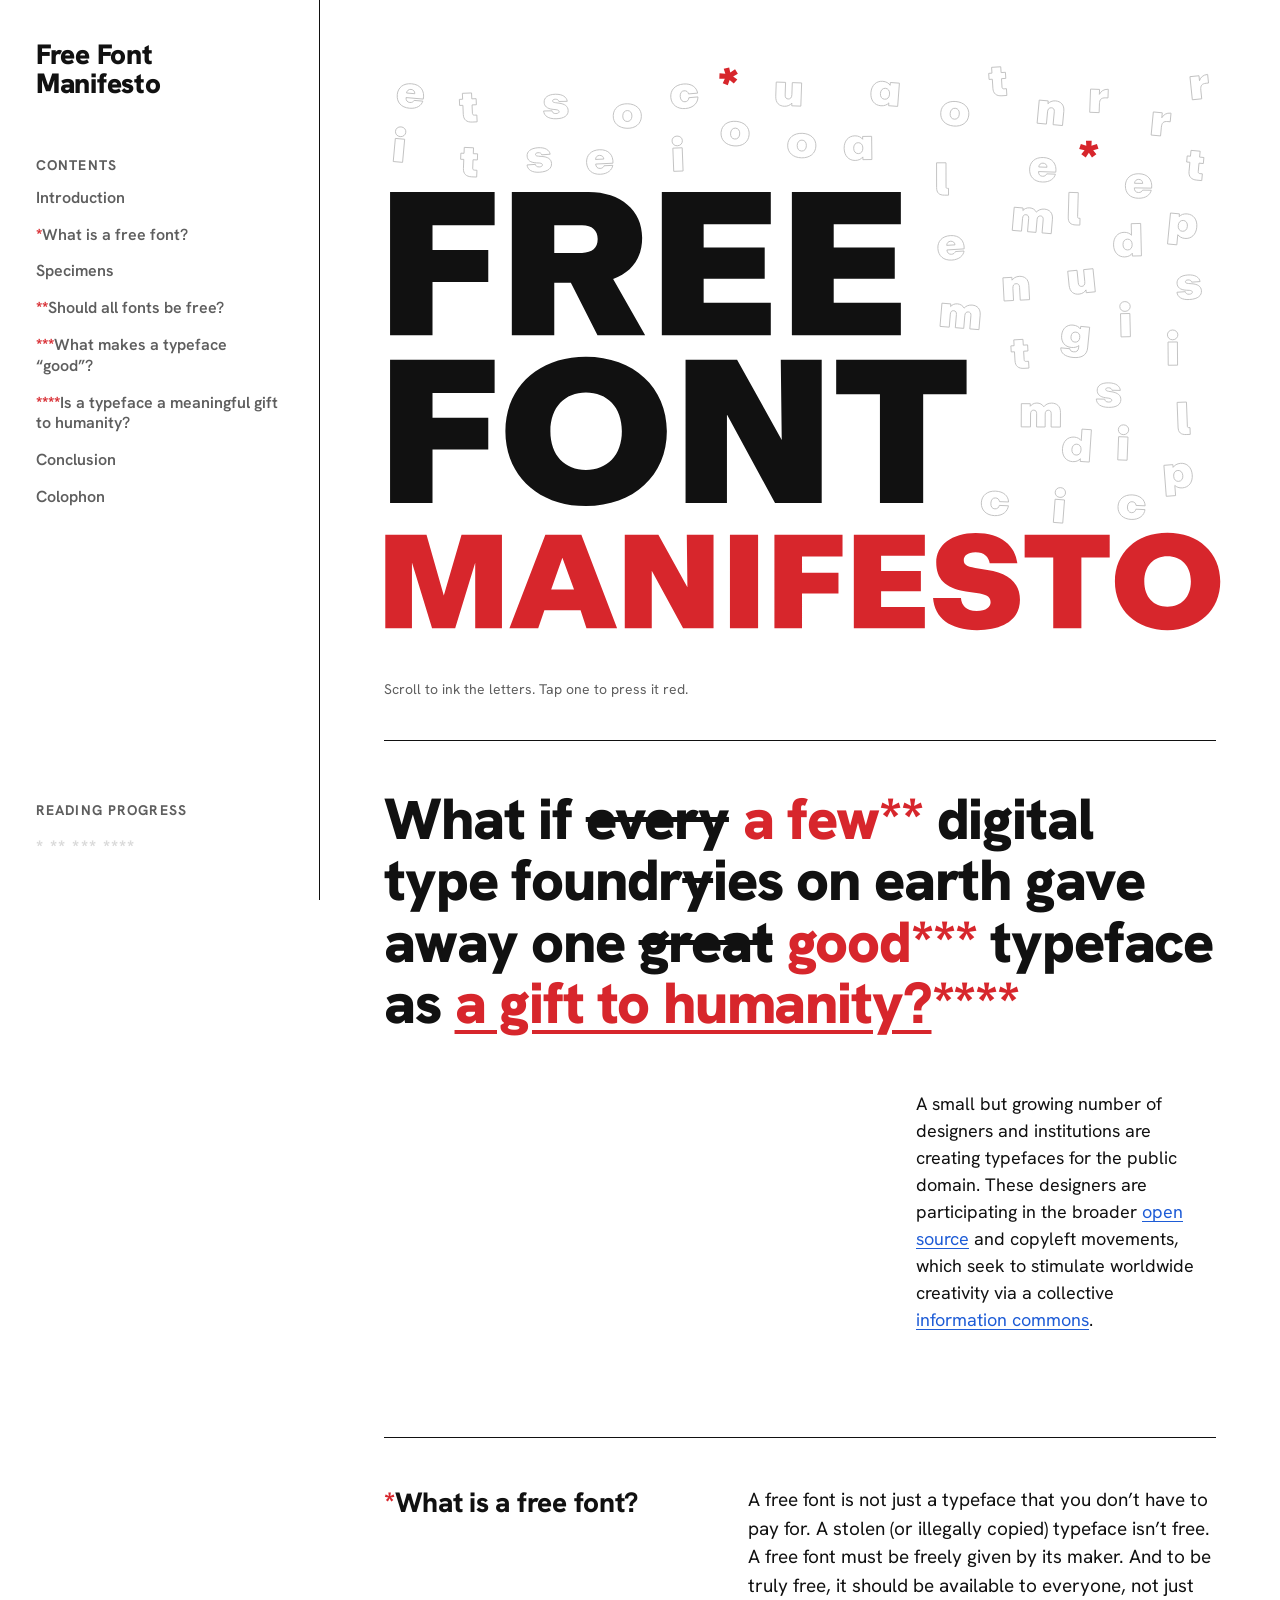
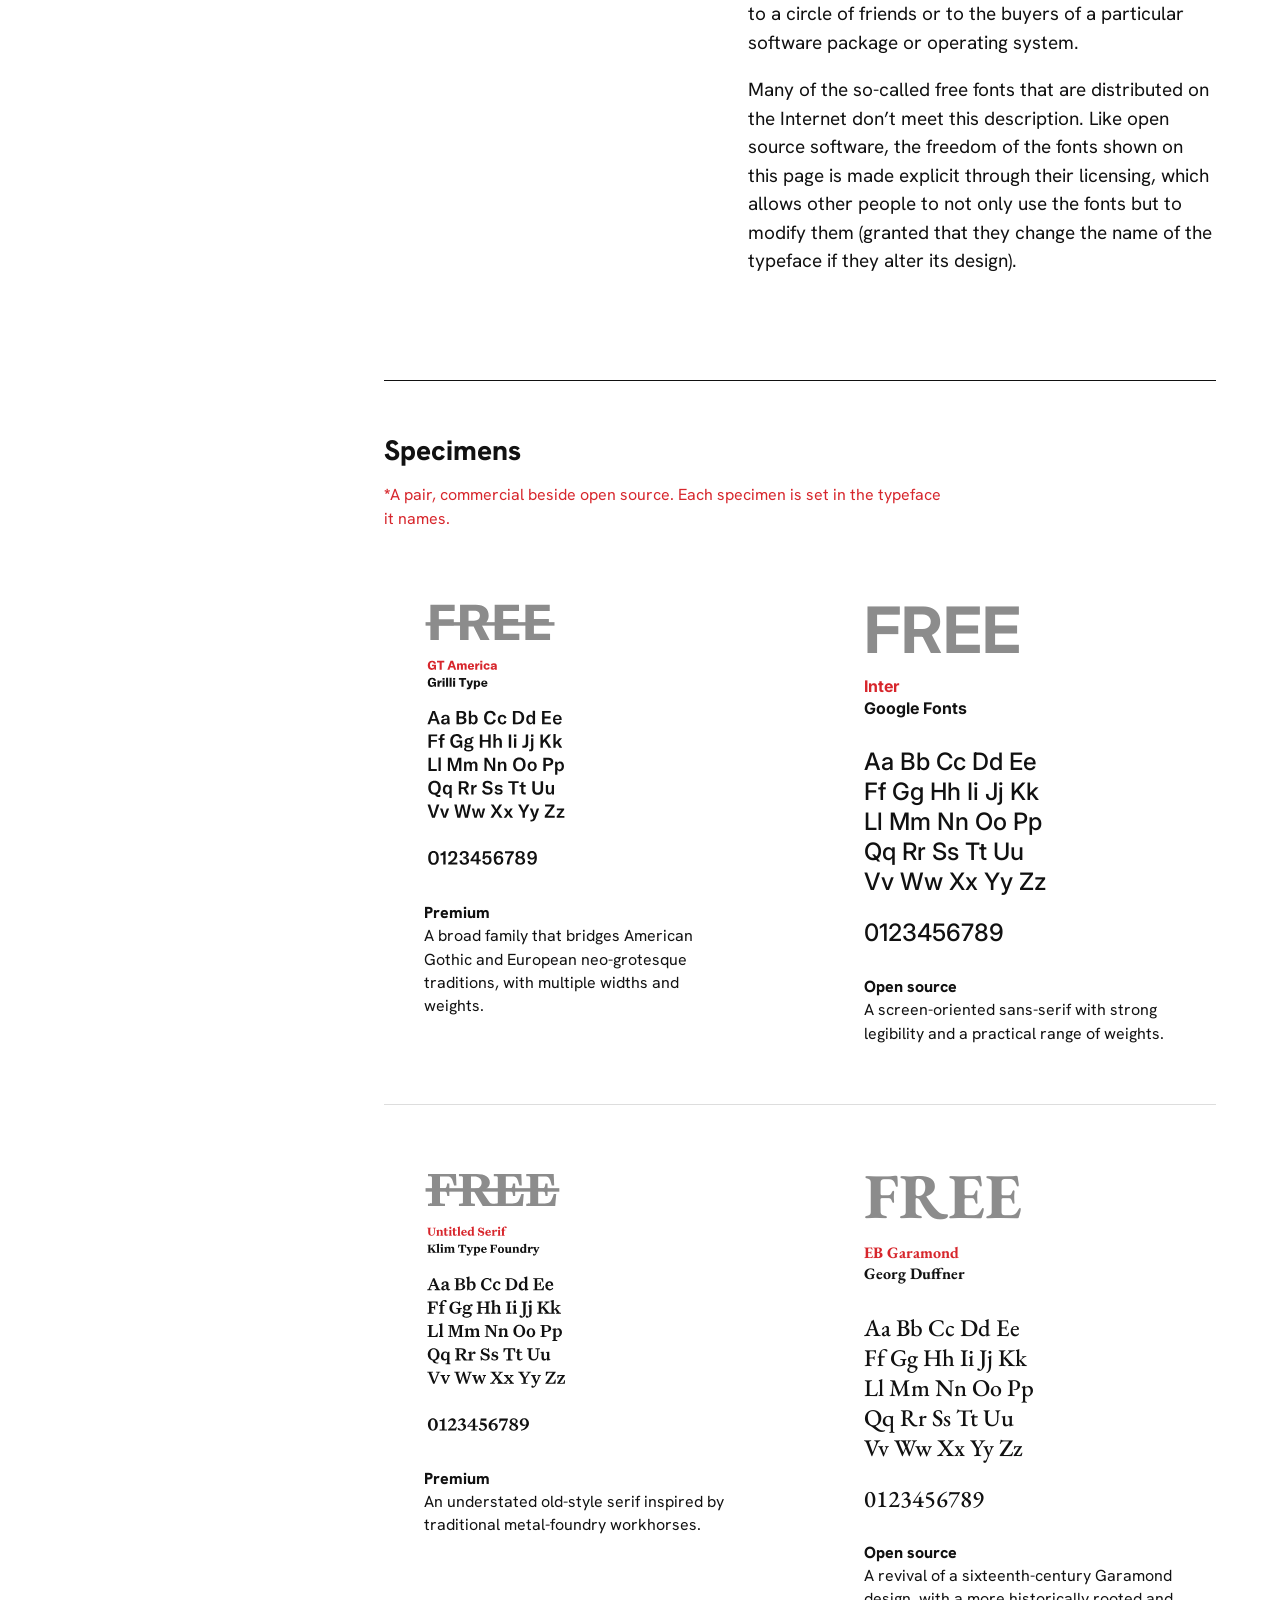
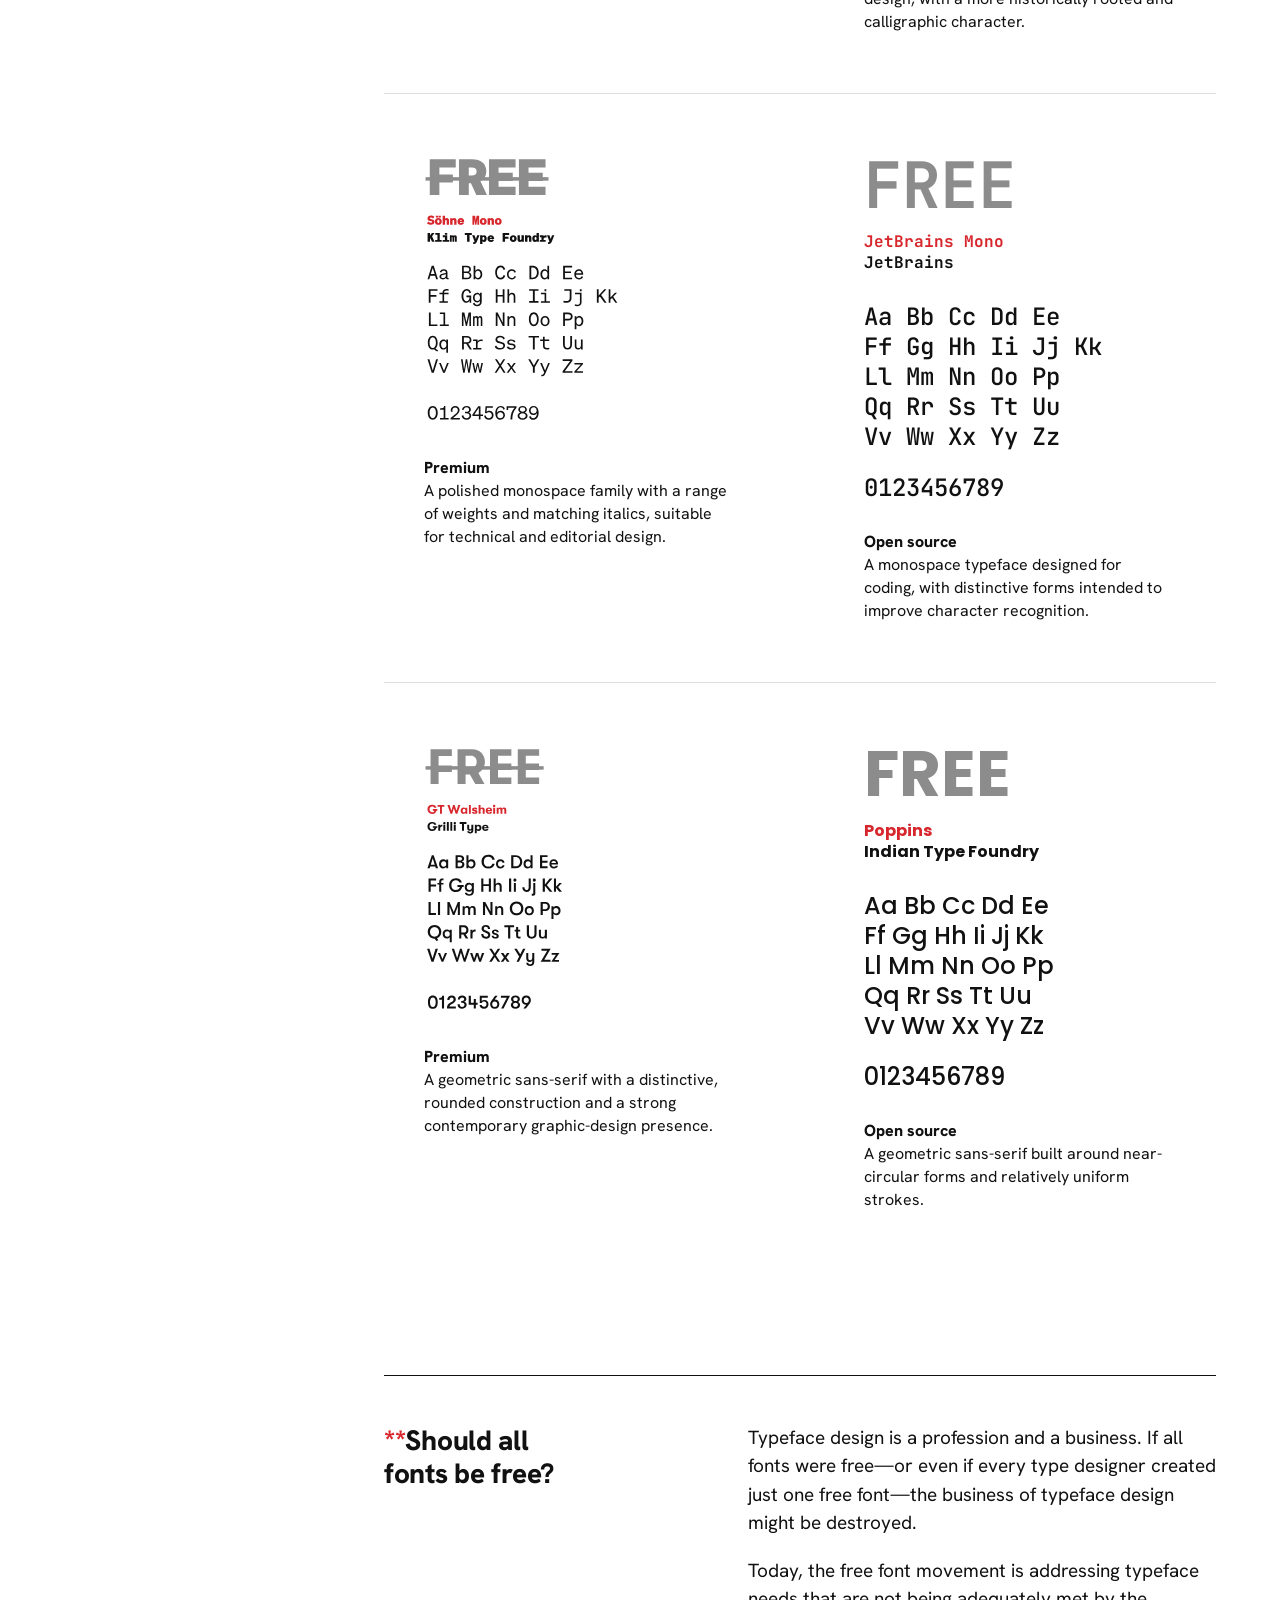
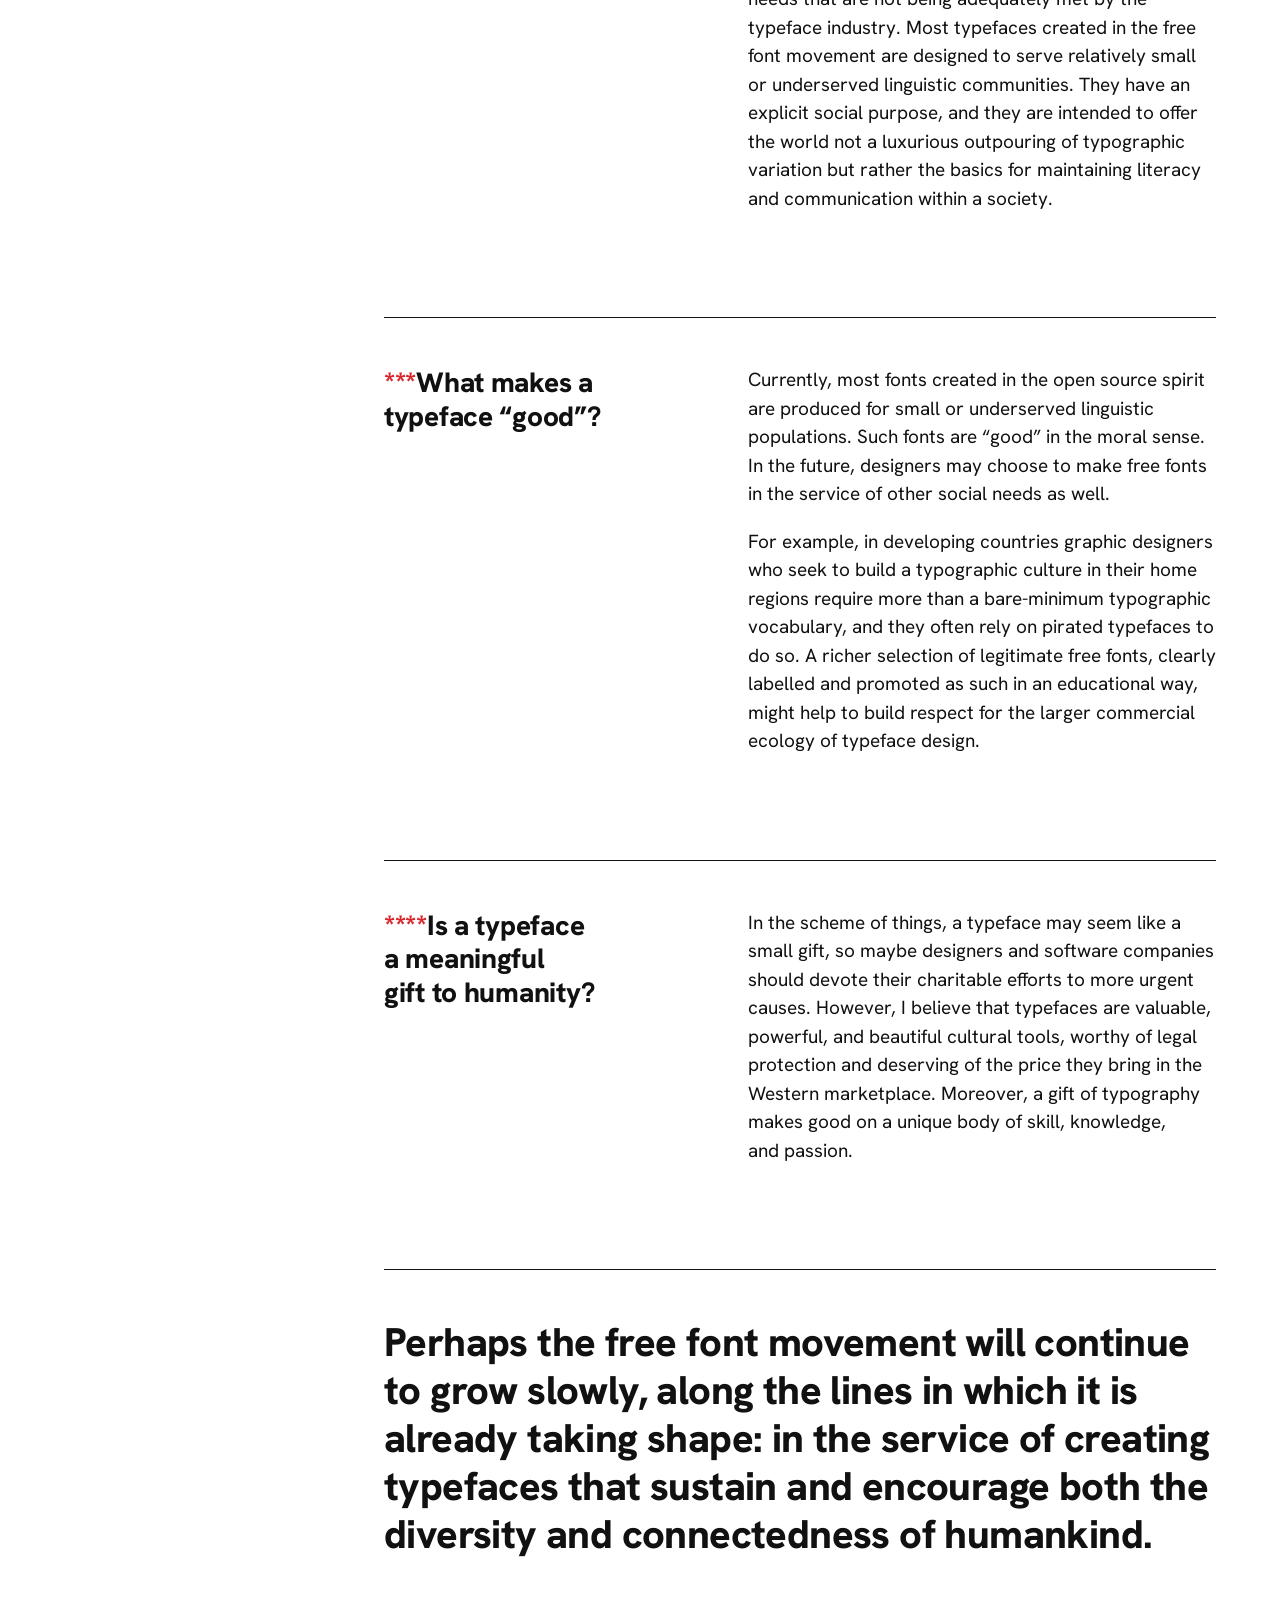
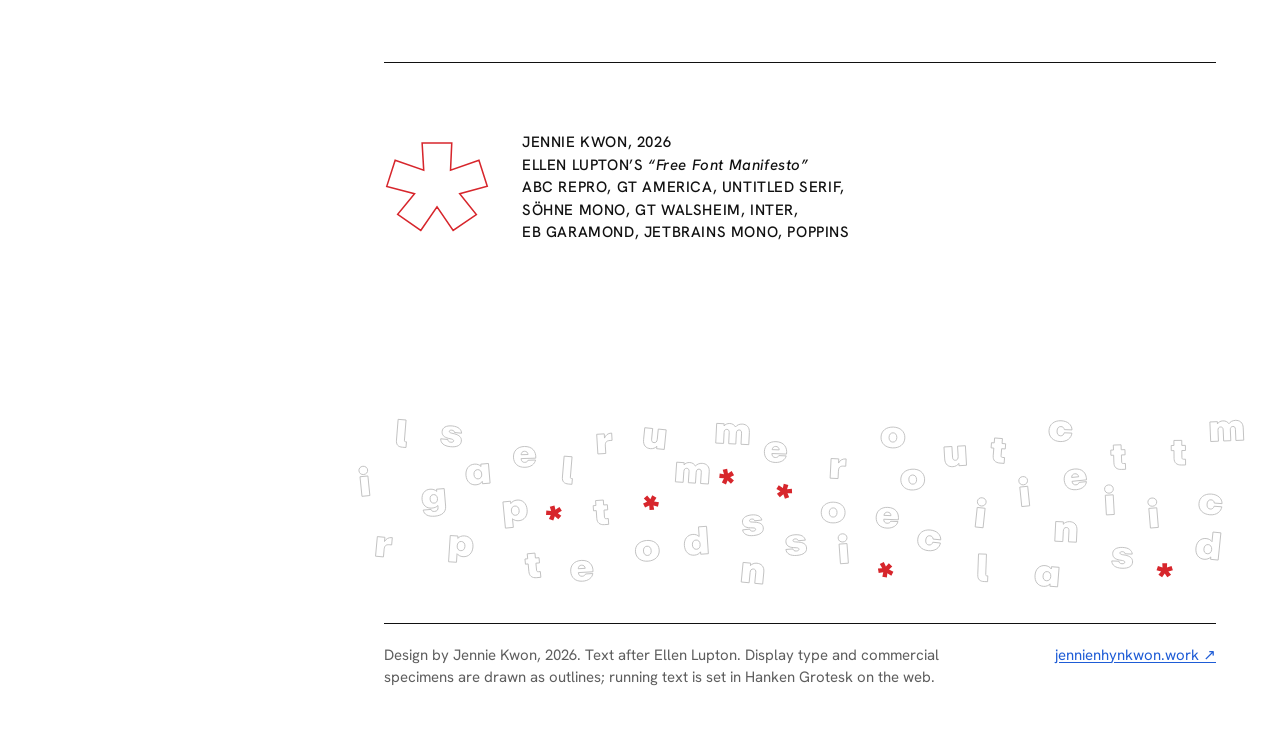
==== index.html @ 8c834808 "Sidebar: drop the red current-section bar; current item is shown in black" ====
<!doctype html>
<html lang="en">
<head>
<meta charset="utf-8">
<meta name="viewport" content="width=device-width, initial-scale=1">
<title>Free Font Manifesto</title>
<meta name="description" content="Free Font Manifesto — Ellen Lupton’s text, set by Jennie Kwon as an editorial web piece with four typeface pairs, commercial beside open source.">
<link rel="preconnect" href="https://fonts.googleapis.com">
<link rel="preconnect" href="https://fonts.gstatic.com" crossorigin>
<link href="https://fonts.googleapis.com/css2?family=Hanken+Grotesk:ital,wght@0,400;0,500;0,700;0,800;0,900;1,500&family=Inter:wght@500;700&family=EB+Garamond:wght@500;700&family=JetBrains+Mono:wght@500;700&family=Poppins:wght@500;700&display=swap" rel="stylesheet">
<link rel="stylesheet" href="style.css?v=20261029e">
</head>
<body>
<a class="skip" href="#main">Skip to content</a>

<header class="topbar">
  <a class="wordmark" href="#top">Free Font Manifesto</a>
  <button class="index-btn" type="button" aria-expanded="false" aria-controls="index-menu"><span class="red" aria-hidden="true">*</span> Index</button>
</header>

<aside class="sidebar" aria-label="Contents">
  <a class="wordmark" href="#top">Free Font<br>Manifesto</a>
  <p class="label">Contents</p>
  <ol class="contents"><li><a href="#intro">Introduction</a></li><li><a href="#q1"><span class="m">*</span>What is a free font?</a></li><li><a href="#specimens">Specimens</a></li><li><a href="#q2"><span class="m">**</span>Should all fonts be free?</a></li><li><a href="#q3"><span class="m">***</span>What makes a typeface “good”?</a></li><li><a href="#q4"><span class="m">****</span>Is a typeface a meaningful gift to&nbsp;humanity?</a></li><li><a href="#conclusion">Conclusion</a></li><li><a href="#colophon">Colophon</a></li></ol>
  <div class="progress" aria-hidden="true"><p class="label">Reading progress</p><p class="dots"><span>*</span> <span>**</span> <span>***</span> <span>****</span></p></div>
</aside>

<div class="index-menu" id="index-menu" role="dialog" aria-modal="true" aria-label="Index" hidden>
  <div class="index-head"><span class="wordmark">Free Font Manifesto</span><button class="close-btn" type="button">Close <span aria-hidden="true">✕</span></button></div>
  <p class="label">Contents</p>
  <ol class="contents"><li><a href="#intro">Introduction</a></li><li><a href="#q1"><span class="m">*</span>What is a free font?</a></li><li><a href="#specimens">Specimens</a></li><li><a href="#q2"><span class="m">**</span>Should all fonts be free?</a></li><li><a href="#q3"><span class="m">***</span>What makes a typeface “good”?</a></li><li><a href="#q4"><span class="m">****</span>Is a typeface a meaningful gift to&nbsp;humanity?</a></li><li><a href="#conclusion">Conclusion</a></li><li><a href="#colophon">Colophon</a></li></ol>
  <p class="dots red" aria-hidden="true">* ** *** ****</p>
</div>

<main id="main">
  <section class="cover" id="top" aria-label="Cover">
    <h1 class="sr-only">Free Font Manifesto</h1>
    <svg class="field cover hero-d" viewBox="0 0 1088 760" aria-hidden="true" focusable="false"><g class="glyphs"><path class="g" d="M854 523.5C858 523.5 860.9 521.9 862.6 519.6V522.7H872.9V486H862.2V499.1C860.5 497.1 857.7 495.6 854 495.6C846.6 495.6 841.6 501.2 841.6 509.6C841.6 518.1 846.6 523.5 854 523.5ZM857.5 515.8C854.4 515.8 852.3 513.4 852.3 509.6C852.3 505.8 854.4 503.4 857.5 503.4C860.7 503.4 862.7 505.8 862.7 509.6C862.7 513.4 860.7 515.8 857.5 515.8Z" transform="rotate(3.8 857.8 507.1)"/><path class="g" d="M348.4 145.4C357.8 145.4 364.3 140 364.3 131.5C364.3 123 357.8 117.6 348.4 117.6C339 117.6 332.4 123 332.4 131.5C332.4 140 339 145.4 348.4 145.4ZM348.4 137.7C345.3 137.7 343.2 135.3 343.2 131.5C343.2 127.7 345.3 125.3 348.4 125.3C351.5 125.3 353.6 127.7 353.6 131.5C353.6 135.3 351.5 137.7 348.4 137.7Z" transform="rotate(1.8 348.4 129.0)"/><path class="g" d="M774.5 340.4H785.2V326.6C785.2 323.5 786.3 321.5 789.1 321.5C791.5 321.5 792.8 322.9 792.8 325.8V340.4H803.4V324.3C803.4 316.7 798.8 313.4 793.1 313.4C789.1 313.4 786.2 315.3 784.7 317.3V314.1H774.5Z" transform="rotate(-3.0 788.8 324.8)"/><path class="g" d="M858.6 333C862.3 333 865.3 331.3 866.9 329V332.2H877.2V305.9H866.5V319.5C866.5 323.2 864.9 324.6 862.6 324.6C860.4 324.6 859 323.3 859 320.2V305.9H848.4V322C848.4 329.7 852.9 333 858.6 333Z" transform="rotate(-5.7 862.9 316.6)"/><path class="g" d="M907.5 381.7H918.1V355.4H907.5ZM912.7 352.9C916.3 352.9 918.7 350.3 918.7 347.3C918.7 344.3 916.3 341.8 912.7 341.8C909.1 341.8 906.9 344.3 906.9 347.3C906.9 350.3 909.1 352.9 912.7 352.9Z" transform="rotate(-1.4 912.8 366.1)"/><path class="g" d="M984.5 339.5C994 339.5 998.5 335.9 998.5 330.5C998.5 325.4 994.8 322.8 988.2 321.8L984.4 321.3C981.9 320.8 981.1 320.3 981.1 319.2C981.1 318.1 982 317.2 984.1 317.2C986.7 317.2 987.9 318.4 988.1 320H997.7C997.1 315.2 992.8 311.6 984.3 311.6C975.8 311.6 971.5 315.3 971.5 320.2C971.5 324.8 974.3 327.8 981.4 328.7L984.8 329.1C987.5 329.5 988.1 330.2 988.1 331.4C988.1 332.6 986.9 333.5 984.5 333.5C981.6 333.5 980.4 332 980.2 330.3H970.7C971 335.8 975.6 339.5 984.5 339.5Z" transform="rotate(-3.9 984.6 323.1)"/><path class="g" d="M785.8 263H796.3V248.4C796.3 245.7 797.3 244 799.7 244C802.1 244 803.2 245.5 803.2 248.1V263H812.8V248.4C812.8 245.7 814 244 816.4 244C818.7 244 819.7 245.5 819.7 248.1V263H830.1V246.5C830.1 239.2 825.8 235.9 820.1 235.9C816.2 235.9 813 237.6 811.3 240.1C809.6 237.5 806.9 235.9 803.4 235.9C799.8 235.9 797.3 237.6 795.9 239.6V236.7H785.8Z" transform="rotate(4.9 807.8 247.4)"/><path class="g" d="M957.2 561.4H967.8V549.9C969.5 551.8 972.4 553.3 976.1 553.3C983.5 553.3 988.4 547.8 988.4 539.4C988.4 530.9 983.5 525.4 976.1 525.4C972.2 525.4 969.1 527.1 967.4 529.3V526.2H957.2ZM972.5 545.6C969.3 545.6 967.3 543.2 967.3 539.4C967.3 535.6 969.3 533.2 972.5 533.2C975.6 533.2 977.7 535.6 977.7 539.4C977.7 543.2 975.6 545.6 972.5 545.6Z" transform="rotate(-4.4 972.2 536.9)"/><path class="g" d="M171.8 138.5H177.4V130.8H174.9C173.3 130.8 172.5 130.2 172.5 128.6V119.1H177.4V112.2H172.5V105.5H162.1V112.2H158.4V119.1H162.1V129.4C162.1 135.4 165.4 138.5 171.8 138.5Z" transform="rotate(-2.5 168.3 122.9)"/><path class="g" d="M247.9 195.2C257.4 195.2 261.9 191.6 261.9 186.2C261.9 181.1 258.2 178.5 251.6 177.6L247.8 177C245.3 176.6 244.5 176 244.5 174.9C244.5 173.8 245.4 173 247.5 173C250.1 173 251.3 174.1 251.5 175.7H261.1C260.5 170.9 256.2 167.4 247.7 167.4C239.2 167.4 234.9 171.1 234.9 175.9C234.9 180.6 237.7 183.5 244.8 184.4L248.2 184.8C250.9 185.3 251.5 186 251.5 187.1C251.5 188.4 250.3 189.2 247.9 189.2C245 189.2 243.8 187.7 243.6 186H234.1C234.4 191.5 239 195.2 247.9 195.2Z" transform="rotate(-4.0 248.0 178.8)"/><path class="g" d="M920 588.7C929.4 588.7 934.7 583.3 935.2 576.9H924.9C924.4 579.5 922.8 581 920.1 581C917.2 581 915.2 578.8 915.2 574.8C915.3 570.8 917.2 568.6 920.1 568.6C922.8 568.6 924.5 570.1 924.9 572.6H935.2C934.7 565.9 929.3 560.9 920 560.9C910.8 560.9 904.5 566.3 904.5 574.8C904.5 583.2 910.8 588.7 920 588.7Z" transform="rotate(2.5 919.8 572.4)"/><path class="g" d="M893.9 461.7C903.3 461.7 907.8 458.1 907.8 452.7C907.8 447.6 904.1 445 897.6 444L893.7 443.5C891.3 443.1 890.4 442.5 890.4 441.4C890.4 440.3 891.3 439.5 893.5 439.5C896 439.5 897.2 440.6 897.5 442.2H907C906.4 437.4 902.1 433.9 893.7 433.9C885.1 433.9 880.8 437.5 880.8 442.4C880.8 447.1 883.6 450 890.7 450.9L894.1 451.3C896.8 451.7 897.5 452.5 897.5 453.6C897.5 454.9 896.3 455.7 893.8 455.7C890.9 455.7 889.7 454.2 889.6 452.5H880C880.3 458 885 461.7 893.9 461.7Z" transform="rotate(1.3 893.9 445.3)"/><path class="g" d="M470.7 165.4C480.1 165.4 486.6 159.9 486.6 151.4C486.6 142.9 480.1 137.5 470.7 137.5C461.3 137.5 454.7 142.9 454.7 151.4C454.7 159.9 461.3 165.4 470.7 165.4ZM470.7 157.6C467.6 157.6 465.5 155.3 465.5 151.4C465.5 147.6 467.6 145.2 470.7 145.2C473.8 145.2 475.9 147.6 475.9 151.4C475.9 155.3 473.8 157.6 470.7 157.6Z" transform="rotate(5.0 470.7 149.0)"/><path class="g" d="M927.8 224.7C936.4 224.7 941.1 220.4 942.2 215.4H932.4C931.7 217 930.3 218.2 927.7 218.2C924.8 218.2 923 216.3 923 213H942.6C943.5 203.7 938.3 196.9 927.8 196.9C918.6 196.9 912.8 202.4 912.8 210.6C912.8 219.1 918.3 224.7 927.8 224.7ZM932.4 207.8H923.1C923.3 205 925.1 203.3 927.8 203.3C930.5 203.3 932.3 205 932.4 207.8Z" transform="rotate(0.9 927.7 208.4)"/><path class="g" d="M606.4 181.8C610.4 181.8 613.4 180.2 615.1 177.9V181H625.3V154.7H615.1V157.9C613.4 155.5 610.4 153.9 606.4 153.9C599 153.9 594 159.4 594 167.9C594 176.3 599 181.8 606.4 181.8ZM610 174.1C606.9 174.1 604.8 171.7 604.8 167.9C604.8 164.1 606.9 161.7 610 161.7C613.2 161.7 615.2 164.1 615.2 167.9C615.2 171.7 613.2 174.1 610 174.1Z" transform="rotate(-0.7 610.3 165.4)"/><path class="g" d="M981.1 492.6H985.7V484.9H984.5C983.3 484.9 982.8 484.4 982.8 483.1V455.8H972.2V483.8C972.2 490 975.1 492.6 981.1 492.6Z" transform="rotate(-2.2 978.4 477.0)"/><path class="g" d="M872.9 127.6H883.6V117.7C883.6 112.6 885.2 110.6 890.4 110.6H893V100.8H892.6C887.9 100.8 884.8 103.2 883.1 106.9V101.3H872.9Z" transform="rotate(2.1 882.1 112.0)"/><path class="g" d="M84.4 183.6H95V157.3H84.4ZM89.7 154.8C93.2 154.8 95.6 152.2 95.6 149.2C95.6 146.2 93.2 143.7 89.7 143.7C86.1 143.7 83.8 146.2 83.8 149.2C83.8 152.2 86.1 154.8 89.7 154.8Z" transform="rotate(5.2 89.7 168.0)"/><path class="g" d="M707.7 221.2H712.3V213.5H711.1C709.9 213.5 709.5 213.1 709.5 211.8V184.5H698.8V212.4C698.8 218.7 701.7 221.2 707.7 221.2Z" transform="rotate(-0.1 705.0 205.6)"/><path class="g" d="M526.9 120.6C530.6 120.6 533.6 119 535.2 116.7V119.8H545.5V93.5H534.9V107.2C534.9 110.8 533.2 112.2 530.9 112.2C528.7 112.2 527.3 110.9 527.3 107.8V93.5H516.7V109.6C516.7 117.4 521.2 120.6 526.9 120.6Z" transform="rotate(2.0 531.2 104.2)"/><path class="g" d="M814.1 141H824.7V127.2C824.7 124.1 825.9 122.1 828.7 122.1C831 122.1 832.3 123.4 832.3 126.3V141H843V124.8C843 117.2 838.4 113.9 832.6 113.9C828.7 113.9 825.8 115.8 824.3 117.9V114.7H814.1Z" transform="rotate(5.3 828.4 125.4)"/><path class="g" d="M819.3 206.3C827.9 206.3 832.6 201.9 833.7 196.9H823.9C823.1 198.6 821.8 199.8 819.2 199.8C816.3 199.8 814.5 197.8 814.5 194.6H834.1C835 185.3 829.7 178.5 819.3 178.5C810 178.5 804.3 184 804.3 192.2C804.3 200.7 809.8 206.3 819.3 206.3ZM823.9 189.4H814.6C814.8 186.6 816.5 184.9 819.2 184.9C821.9 184.9 823.8 186.5 823.9 189.4Z" transform="rotate(2.0 819.2 189.9)"/><path class="g" d="M943.4 154H954.1V144.1C954.1 139 955.7 137 960.9 137H963.5V127.2H963.1C958.4 127.2 955.3 129.6 953.6 133.3V127.7H943.4Z" transform="rotate(5.4 952.6 138.4)"/><path class="g" d="M961.2 413.9H971.8V387.6H961.2ZM966.5 385.1C970 385.1 972.4 382.5 972.4 379.5C972.4 376.5 970 374 966.5 374C962.9 374 960.6 376.5 960.6 379.5C960.6 382.5 962.9 385.1 966.5 385.1Z" transform="rotate(-0.5 966.5 398.3)"/><path class="g" d="M636.9 120.2C640.9 120.2 643.9 118.6 645.6 116.3V119.5H655.9V93.1H645.6V96.3C643.9 94 640.9 92.4 636.9 92.4C629.5 92.4 624.5 97.9 624.5 106.3C624.5 114.8 629.5 120.2 636.9 120.2ZM640.5 112.5C637.4 112.5 635.3 110.2 635.3 106.3C635.3 102.5 637.4 100.1 640.5 100.1C643.7 100.1 645.7 102.5 645.7 106.3C645.7 110.2 643.7 112.5 640.5 112.5Z" transform="rotate(4.3 640.8 103.9)"/><path class="g" d="M719.6 142.9C729 142.9 735.6 137.5 735.6 128.9C735.6 120.4 729 115 719.6 115C710.2 115 703.7 120.4 703.7 128.9C703.7 137.5 710.2 142.9 719.6 142.9ZM719.6 135.1C716.5 135.1 714.4 132.8 714.4 128.9C714.4 125.1 716.5 122.7 719.6 122.7C722.8 122.7 724.8 125.1 724.8 128.9C724.8 132.8 722.8 135.1 719.6 135.1Z" transform="rotate(5.4 719.6 126.5)"/><path class="g" d="M715.1 294.8C723.7 294.8 728.4 290.4 729.5 285.4H719.7C718.9 287 717.6 288.2 715 288.2C712.1 288.2 710.3 286.3 710.2 283H729.8C730.8 273.8 725.5 267 715.1 267C705.8 267 700.1 272.5 700.1 280.7C700.1 289.2 705.6 294.8 715.1 294.8ZM719.7 277.8H710.3C710.6 275.1 712.3 273.4 715 273.4C717.7 273.4 719.6 275 719.7 277.8Z" transform="rotate(-3.6 715.0 278.4)"/><path class="g" d="M765.1 584.4C774.5 584.4 779.8 579 780.4 572.6H770.1C769.6 575.2 768 576.7 765.2 576.7C762.3 576.7 760.3 574.5 760.4 570.5C760.4 566.5 762.3 564.3 765.3 564.3C767.9 564.3 769.7 565.7 770.1 568.3H780.4C779.9 561.5 774.4 556.6 765.1 556.6C756 556.6 749.6 562 749.6 570.5C749.6 578.8 755.9 584.4 765.1 584.4Z" transform="rotate(2.3 764.9 568.0)"/><path class="g" d="M911.6 291.1C915.7 291.1 918.6 289.5 920.3 287.1V290.3H930.6V253.6H919.9V266.7C918.2 264.7 915.3 263.2 911.6 263.2C904.3 263.2 899.3 268.7 899.3 277.2C899.3 285.6 904.3 291.1 911.6 291.1ZM915.2 283.3C912.1 283.3 910 281 910 277.2C910 273.4 912.1 271 915.2 271C918.4 271 920.4 273.4 920.4 277.2C920.4 281 918.4 283.3 915.2 283.3Z" transform="rotate(-1.4 915.5 274.7)"/><path class="g" d="M267.2 134.6C276.6 134.6 281.1 131.1 281.1 125.7C281.1 120.6 277.4 118 270.9 117L267 116.4C264.6 116 263.7 115.5 263.7 114.4C263.7 113.3 264.6 112.4 266.8 112.4C269.3 112.4 270.5 113.6 270.8 115.1H280.3C279.7 110.4 275.4 106.8 267 106.8C258.4 106.8 254.1 110.5 254.1 115.4C254.1 120 256.9 122.9 264 123.9L267.4 124.3C270.1 124.7 270.8 125.4 270.8 126.6C270.8 127.8 269.6 128.7 267.1 128.7C264.2 128.7 263 127.2 262.9 125.5H253.3C253.6 131 258.3 134.6 267.2 134.6Z" transform="rotate(-1.2 267.3 118.3)"/><path class="g" d="M797 417.7H802.6V410H800.1C798.5 410 797.7 409.5 797.7 407.8V398.3H802.6V391.4H797.7V384.8H787.3V391.4H783.6V398.3H787.3V408.6C787.3 414.6 790.6 417.7 797 417.7Z" transform="rotate(-3.4 793.5 402.1)"/><path class="g" d="M400.3 194H410.9V167.7H400.3ZM405.5 165.2C409.1 165.2 411.4 162.7 411.4 159.7C411.4 156.6 409.1 154.2 405.5 154.2C401.9 154.2 399.7 156.6 399.7 159.7C399.7 162.7 401.9 165.2 405.5 165.2Z" transform="rotate(-2.2 405.6 178.4)"/><path class="g" d="M703.9 371.8H714.4V357.1C714.4 354.5 715.4 352.8 717.8 352.8C720.2 352.8 721.3 354.2 721.3 356.8V371.8H730.9V357.1C730.9 354.4 732.1 352.8 734.5 352.8C736.8 352.8 737.8 354.2 737.8 356.8V371.8H748.2V355.3C748.2 348 743.9 344.7 738.2 344.7C734.3 344.7 731.1 346.4 729.4 348.9C727.7 346.3 725 344.7 721.5 344.7C717.9 344.7 715.4 346.4 714 348.4V345.4H703.9Z" transform="rotate(4.8 725.9 356.2)"/><path class="g" d="M794.8 483.9H805.3V469.3C805.3 466.6 806.3 464.9 808.8 464.9C811.2 464.9 812.2 466.3 812.2 468.9V483.9H821.9V469.3C821.9 466.6 823 464.9 825.4 464.9C827.7 464.9 828.7 466.3 828.7 468.9V483.9H839.2V467.4C839.2 460.1 834.8 456.8 829.1 456.8C825.2 456.8 822.1 458.5 820.3 461C818.6 458.4 815.9 456.8 812.4 456.8C808.9 456.8 806.4 458.5 804.9 460.5V457.6H794.8Z" transform="rotate(0.3 816.9 468.3)"/><path class="g" d="M102.8 122.7C111.3 122.7 116.1 118.4 117.2 113.4H107.3C106.6 115 105.3 116.2 102.7 116.2C99.7 116.2 98 114.3 97.9 111H117.5C118.5 101.7 113.2 94.9 102.8 94.9C93.5 94.9 87.7 100.4 87.7 108.6C87.7 117.1 93.2 122.7 102.8 122.7ZM107.4 105.8H98C98.3 103 100 101.3 102.7 101.3C105.4 101.3 107.2 103 107.4 105.8Z" transform="rotate(5.1 102.7 106.4)"/><path class="g" d="M962.8 278H973.4V266.5C975.1 268.4 978 269.9 981.7 269.9C989.1 269.9 994 264.4 994 256C994 247.5 989.1 242 981.7 242C977.7 242 974.7 243.7 973 245.9V242.8H962.8ZM978.1 262.1C974.9 262.1 972.9 259.8 972.9 256C972.9 252.2 974.9 249.8 978.1 249.8C981.2 249.8 983.3 252.2 983.3 256C983.3 259.8 981.2 262.1 978.1 262.1Z" transform="rotate(5.5 977.8 253.5)"/><path class="g" d="M412.8 123.1C422.2 123.1 427.5 117.6 428 111.2H417.7C417.2 113.8 415.6 115.4 412.9 115.4C410 115.4 408 113.1 408 109.1C408.1 105.1 410 102.9 412.9 102.9C415.6 102.9 417.3 104.4 417.7 106.9H428C427.5 100.2 422.1 95.2 412.8 95.2C403.6 95.2 397.3 100.6 397.3 109.1C397.3 117.5 403.6 123.1 412.8 123.1Z" transform="rotate(-5.1 412.6 106.7)"/><path class="g" d="M771.9 108.8H777.5V101.1H775C773.4 101.1 772.6 100.6 772.6 98.9V89.4H777.5V82.5H772.6V75.9H762.2V82.5H758.5V89.4H762.2V99.7C762.2 105.7 765.5 108.8 771.9 108.8Z" transform="rotate(-3.6 768.4 93.2)"/><path class="g" d="M855.9 405.3C865.1 405.3 871.3 401.5 871.3 393V369.4H861.1V372.4C859.3 370.3 856.4 368.8 852.3 368.8C845.4 368.8 840.6 373.7 840.6 381.6C840.6 389.4 845.7 394.2 852.7 394.2C856.5 394.2 859.3 393.2 861.1 391.3V393.9C861.1 397.1 859.3 398.9 856 398.9C853 398.9 851.7 397.6 851.4 395.8H841C841.6 401.7 846.4 405.3 855.9 405.3ZM856.3 387.8C853.2 387.8 851.3 385.7 851.3 382.2C851.3 378.4 853.2 376.4 856.3 376.4C859.4 376.4 861.3 378.4 861.3 382.2C861.3 385.7 859.3 387.8 856.3 387.8Z" transform="rotate(5.6 856.5 380.1)"/><path class="g" d="M546.1 178.9C555.5 178.9 562.1 173.5 562.1 165C562.1 156.5 555.5 151.1 546.1 151.1C536.7 151.1 530.1 156.5 530.1 165C530.1 173.5 536.7 178.9 546.1 178.9ZM546.1 171.2C543 171.2 540.9 168.9 540.9 165C540.9 161.2 543 158.8 546.1 158.8C549.3 158.8 551.3 161.2 551.3 165C551.3 168.9 549.3 171.2 546.1 171.2Z" transform="rotate(1.8 546.1 162.6)"/><path class="g" d="M857.1 254.9H861.6V247.2H860.4C859.3 247.2 858.8 246.8 858.8 245.5V218.2H848.2V246.1C848.2 252.4 851.1 254.9 857.1 254.9Z" transform="rotate(1.6 854.3 239.3)"/><path class="g" d="M832.3 592.5H843V566.2H832.3ZM837.6 563.7C841.1 563.7 843.5 561.2 843.5 558.2C843.5 555.1 841.1 552.6 837.6 552.6C834 552.6 831.8 555.1 831.8 558.2C831.8 561.2 834 563.7 837.6 563.7Z" transform="rotate(4.4 837.7 576.9)"/><path class="g" d="M987 112.2H997.7V102.3C997.7 97.2 999.3 95.2 1004.6 95.2H1007.2V85.4H1006.8C1002.1 85.4 998.9 87.8 997.3 91.5V85.9H987Z" transform="rotate(-5.9 996.3 96.6)"/><path class="g" d="M995.2 203.9H1000.8V196.2H998.3C996.7 196.2 995.9 195.6 995.9 194V184.5H1000.8V177.6H995.9V170.9H985.5V177.6H981.8V184.5H985.5V194.8C985.5 200.8 988.8 203.9 995.2 203.9Z" transform="rotate(5.4 991.7 188.3)"/><path class="g" d="M317.1 197.5C325.6 197.5 330.4 193.1 331.5 188.1H321.6C320.9 189.7 319.6 190.9 317 190.9C314 190.9 312.3 189 312.2 185.7H331.8C332.8 176.5 327.5 169.7 317.1 169.7C307.8 169.7 302 175.2 302 183.4C302 191.9 307.5 197.5 317.1 197.5ZM321.7 180.5H312.3C312.6 177.8 314.3 176.1 317 176.1C319.7 176.1 321.5 177.7 321.7 180.5Z" transform="rotate(-2.8 317.0 181.1)"/><path class="g" d="M904.7 521.4H915.3V495.1H904.7ZM909.9 492.6C913.4 492.6 915.8 490.1 915.8 487C915.8 484 913.4 481.5 909.9 481.5C906.3 481.5 904.1 484 904.1 487C904.1 490.1 906.3 492.6 909.9 492.6Z" transform="rotate(2.2 910.0 505.8)"/><path class="g" d="M172.6 200.3H178.2V192.6H175.7C174.1 192.6 173.3 192 173.3 190.4V180.9H178.2V174H173.3V167.3H162.8V174H159.2V180.9H162.8V191.2C162.8 197.2 166.2 200.3 172.6 200.3Z" transform="rotate(2.3 169.1 184.7)"/><path class="a" d="M459.6 95.9 L463.1 90.8 L466.6 95.9 L471.7 92.5 L468.0 87.9 L474.0 86.3 L472.2 80.6 L466.0 82.8 L466.3 76.9 L459.9 76.9 L460.2 82.8 L454.0 80.6 L452.2 86.3 L458.2 87.9 L454.6 92.4Z"/><path class="a" d="M867.8 178.4 L871.4 173.2 L874.9 178.4 L879.9 174.9 L876.3 170.4 L882.3 168.7 L880.5 163.1 L874.3 165.2 L874.6 159.4 L868.1 159.4 L868.5 165.2 L862.3 163.1 L860.4 168.8 L866.5 170.4 L862.8 174.9Z"/></g><path class="ink" d="M79.4 380H127.5V319.5H190.7V283.4H127.5V255.3H197.9V217.6H79.4ZM217.4 380H265.5V320.4H284.3L314.5 380H368.5L332.2 316.1C353.1 308.7 365.1 292.6 365.1 269.4C365.1 238.5 340.9 217.6 304.4 217.6H217.4ZM297 286.6H265.5V255.3H297C308.5 255.3 314.7 261.1 314.7 271C314.7 281.1 308.5 286.6 297 286.6ZM387.4 380H510.9V343.2H434.8V315.8H504V280.4H434.8V254.2H510.9V217.6H387.4ZM534.8 380H658.3V343.2H582.2V315.8H651.4V280.4H582.2V254.2H658.3V217.6H534.8Z"/><path class="ink" d="M79.4 570H127.5V509.5H190.7V473.4H127.5V445.3H197.9V407.6H79.4ZM301.4 573.5C355.6 573.5 393.1 538.5 393.1 488.8C393.1 439.1 355.6 404.2 301.4 404.2C247.3 404.2 210.1 439.1 210.1 488.8C210.1 538.5 247.3 573.5 301.4 573.5ZM301.4 532.7C277.7 532.7 261.1 516.2 261.1 488.8C261.1 461.4 277.7 444.9 301.4 444.9C325.3 444.9 342.1 461.4 342.1 488.8C342.1 516.2 325.3 532.7 301.4 532.7ZM414.3 570H461.2V469.9L515.7 570H568.6V407.6H522.2L523.3 498.7L472.7 407.6H414.3ZM634.6 570H683.6V446.9H732.8V407.6H585V446.9H634.6Z"/><path class="red" d="M74 712H104.2V637.5L127 712H153.2L175.9 637.8V712H206.2V606.1H160.4L140.3 674.8L120.7 606.1H74ZM214.7 712H247.3L254.3 691.6H295.3L302 712H336.7L296.2 606.1H255.4ZM262 668.1 274.7 632.1 287.9 668.1ZM345.4 712H376V646.8L411.5 712H446V606.1H415.7L416.4 665.5L383.5 606.1H345.4ZM464.6 712H496.5V606.1H464.6ZM515 712H546.3V672.6H587.6V649H546.3V630.7H592.2V606.1H515ZM605 712H685.5V688H635.9V670.2H681V647.1H635.9V630H685.5V606.1H605ZM744.7 714.2C775.8 714.2 793.3 701.2 793.3 679.8C793.3 660.6 780.3 649.5 756.4 645.9L742.6 643.8C732.4 642.1 729.6 639.9 729.6 634.8C729.6 630.3 733.5 625.9 742.9 625.9C753 625.9 757.9 631.3 759 638.5H790.3C788.2 618.7 772.3 604 743.1 604C715.8 604 698.4 618 698.4 637.2C698.4 655.8 708.1 666.6 732.1 670.3L747.9 672.7C757.3 674.4 760 677.7 760 682.6C760 687.9 755.2 692.5 744.3 692.5C732.1 692.5 727.2 686.2 726.4 677.8H694.8C696.5 700 713.7 714.2 744.7 714.2ZM831 712H862.9V631.8H895V606.1H798.6V631.8H831ZM960.4 714.2C995.8 714.2 1020.3 691.5 1020.3 659.1C1020.3 626.7 995.8 603.9 960.4 603.9C925.2 603.9 900.9 626.7 900.9 659.1C900.9 691.5 925.2 714.2 960.4 714.2ZM960.4 687.7C945 687.7 934.2 676.9 934.2 659.1C934.2 641.2 945 630.4 960.4 630.4C976 630.4 987 641.2 987 659.1C987 676.9 976 687.7 960.4 687.7Z"/></svg>
    <svg class="field cover hero-m" viewBox="0 0 440 560" aria-hidden="true" focusable="false"><g class="glyphs"><path class="g" d="M96.5 120.9C102.6 120.9 106.9 117.4 106.9 111.8C106.9 106.2 102.6 102.7 96.5 102.7C90.3 102.7 86.1 106.2 86.1 111.8C86.1 117.4 90.3 120.9 96.5 120.9ZM96.5 115.8C94.5 115.8 93.1 114.3 93.1 111.8C93.1 109.3 94.5 107.7 96.5 107.7C98.6 107.7 99.9 109.3 99.9 111.8C99.9 114.3 98.6 115.8 96.5 115.8Z" transform="rotate(-5.5 96.5 110.2)"/><path class="g" d="M57.1 196.6C59.7 196.6 61.7 195.6 62.8 194V196.1H69.5V172.1H62.5V180.6C61.4 179.3 59.5 178.4 57.1 178.4C52.3 178.4 49 182 49 187.5C49 193.1 52.3 196.6 57.1 196.6ZM59.4 191.6C57.4 191.6 56 190 56 187.5C56 185 57.4 183.5 59.4 183.5C61.5 183.5 62.8 185 62.8 187.5C62.8 190 61.5 191.6 59.4 191.6Z" transform="rotate(-3.2 59.6 185.9)"/><path class="g" d="M247.9 51.1H254.7V41.6C254.7 39.9 255.4 38.7 257 38.7C258.5 38.7 259.2 39.7 259.2 41.4V51.1H265.5V41.6C265.5 39.8 266.3 38.7 267.9 38.7C269.4 38.7 270 39.7 270 41.4V51.1H276.9V40.4C276.9 35.6 274 33.5 270.3 33.5C267.7 33.5 265.7 34.6 264.5 36.2C263.4 34.5 261.7 33.5 259.4 33.5C257 33.5 255.4 34.6 254.5 35.9V33.9H247.9Z" transform="rotate(2.7 262.3 40.9)"/><path class="g" d="M275.4 213.9H282.4V196.7H275.4ZM278.9 195.1C281.2 195.1 282.7 193.4 282.7 191.4C282.7 189.4 281.2 187.8 278.9 187.8C276.5 187.8 275 189.4 275 191.4C275 193.4 276.5 195.1 278.9 195.1Z" transform="rotate(-2.4 278.9 203.7)"/><path class="g" d="M211.8 203.6C217.4 203.6 220.5 200.8 221.2 197.5H214.8C214.3 198.6 213.5 199.4 211.8 199.4C209.9 199.4 208.7 198.1 208.7 196H221.5C222.1 189.9 218.7 185.5 211.8 185.5C205.8 185.5 202 189.1 202 194.4C202 200 205.6 203.6 211.8 203.6ZM214.8 192.6H208.7C208.9 190.8 210 189.6 211.8 189.6C213.6 189.6 214.7 190.7 214.8 192.6Z" transform="rotate(-4.1 211.8 192.9)"/><path class="g" d="M336.9 58.3H343.9V51.8C343.9 48.5 344.9 47.2 348.3 47.2H350V40.8H349.8C346.7 40.8 344.6 42.3 343.6 44.8V41.1H336.9Z" transform="rotate(2.9 342.9 48.1)"/><path class="g" d="M324.9 228.2C330.5 228.2 333.6 225.3 334.3 222H327.8C327.4 223.1 326.5 223.9 324.8 223.9C322.9 223.9 321.7 222.6 321.7 220.5H334.5C335.1 214.4 331.7 210 324.9 210C318.8 210 315 213.6 315 218.9C315 224.5 318.6 228.2 324.9 228.2ZM327.9 217.1H321.8C321.9 215.3 323.1 214.2 324.8 214.2C326.6 214.2 327.8 215.2 327.9 217.1Z" transform="rotate(-6.0 324.8 217.4)"/><path class="g" d="M50.7 137.5H54.3V132.5H52.7C51.6 132.5 51.1 132.1 51.1 131V124.8H54.3V120.3H51.1V116H44.3V120.3H41.9V124.8H44.3V131.6C44.3 135.5 46.5 137.5 50.7 137.5Z" transform="rotate(-3.4 48.4 127.3)"/><path class="g" d="M377.5 145.1H384.4V127.9H377.5ZM380.9 126.3C383.2 126.3 384.8 124.6 384.8 122.6C384.8 120.7 383.2 119 380.9 119C378.6 119 377.1 120.7 377.1 122.6C377.1 124.6 378.6 126.3 380.9 126.3Z" transform="rotate(-4.6 381.0 134.9)"/><path class="g" d="M372.7 217H379.6V199.8H372.7ZM376.1 198.2C378.4 198.2 380 196.5 380 194.6C380 192.6 378.4 191 376.1 191C373.8 191 372.3 192.6 372.3 194.6C372.3 196.5 373.8 198.2 376.1 198.2Z" transform="rotate(-3.0 376.1 206.8)"/><path class="g" d="M320.4 102.6C326 102.6 329.1 99.7 329.8 96.5H323.4C322.9 97.5 322 98.3 320.3 98.3C318.4 98.3 317.3 97 317.2 94.9H330C330.7 88.8 327.2 84.4 320.4 84.4C314.3 84.4 310.6 88 310.6 93.4C310.6 98.9 314.2 102.6 320.4 102.6ZM323.4 91.5H317.3C317.5 89.7 318.6 88.6 320.4 88.6C322.1 88.6 323.3 89.7 323.4 91.5Z" transform="rotate(-0.9 320.3 91.9)"/><path class="g" d="M379.8 93.9H382.7V88.8H382C381.2 88.8 380.9 88.6 380.9 87.7V69.9H374V88.1C374 92.2 375.8 93.9 379.8 93.9Z" transform="rotate(-1.4 378.0 83.7)"/><path class="g" d="M374.1 315.2C380.3 315.2 383.3 312.9 383.3 309.4C383.3 306 380.8 304.3 376.6 303.7L374 303.3C372.4 303.1 371.9 302.7 371.9 302C371.9 301.2 372.5 300.7 373.9 300.7C375.5 300.7 376.3 301.5 376.5 302.5H382.8C382.3 299.3 379.6 297 374 297C368.4 297 365.6 299.4 365.6 302.6C365.6 305.7 367.5 307.6 372.1 308.2L374.3 308.5C376.1 308.7 376.5 309.2 376.5 310C376.5 310.8 375.7 311.3 374.1 311.3C372.2 311.3 371.4 310.3 371.3 309.2H365.1C365.3 312.8 368.3 315.2 374.1 315.2Z" transform="rotate(4.7 374.2 304.5)"/><path class="g" d="M150.1 209.9C156.1 209.9 160.2 207.4 160.2 201.9V186.4H153.5V188.4C152.3 187 150.4 186 147.7 186C143.2 186 140.1 189.2 140.1 194.4C140.1 199.5 143.4 202.6 148 202.6C150.5 202.6 152.3 202 153.5 200.7V202.4C153.5 204.5 152.3 205.7 150.2 205.7C148.2 205.7 147.4 204.8 147.2 203.7H140.3C140.8 207.5 143.9 209.9 150.1 209.9ZM150.3 198.5C148.4 198.5 147.1 197 147.1 194.7C147.1 192.3 148.4 191 150.4 191C152.4 191 153.6 192.3 153.6 194.7C153.6 197 152.3 198.5 150.3 198.5Z" transform="rotate(-5.1 150.5 193.4)"/><path class="g" d="M338.1 271.7C344.3 271.7 347.2 269.4 347.2 265.8C347.2 262.5 344.8 260.8 340.5 260.2L338 259.8C336.4 259.5 335.9 259.2 335.9 258.4C335.9 257.7 336.4 257.2 337.8 257.2C339.5 257.2 340.3 257.9 340.4 258.9H346.7C346.3 255.8 343.5 253.5 338 253.5C332.4 253.5 329.6 255.9 329.6 259.1C329.6 262.1 331.4 264 336 264.7L338.3 264.9C340 265.2 340.4 265.7 340.4 266.4C340.4 267.2 339.7 267.8 338.1 267.8C336.2 267.8 335.4 266.8 335.3 265.7H329C329.2 269.3 332.3 271.7 338.1 271.7Z" transform="rotate(1.6 338.2 261.0)"/><path class="g" d="M188.7 76.6H192.4V71.5H190.8C189.7 71.5 189.2 71.2 189.2 70.1V63.9H192.4V59.4H189.2V55H182.4V59.4H180V63.9H182.4V70.7C182.4 74.6 184.6 76.6 188.7 76.6Z" transform="rotate(1.1 186.4 66.4)"/><path class="g" d="M383.2 356.2H386.8V351.1H385.2C384.2 351.1 383.6 350.8 383.6 349.7V343.5H386.8V339H383.6V334.6H376.8V339H374.4V343.5H376.8V350.2C376.8 354.1 379 356.2 383.2 356.2Z" transform="rotate(4.0 380.9 346.0)"/><path class="g" d="M185.8 122.1H192.7V112.6C192.7 110.8 193.3 109.7 194.9 109.7C196.5 109.7 197.2 110.6 197.2 112.3V122.1H203.5V112.6C203.5 110.8 204.2 109.7 205.8 109.7C207.3 109.7 208 110.6 208 112.3V122.1H214.8V111.3C214.8 106.6 212 104.4 208.2 104.4C205.7 104.4 203.6 105.5 202.5 107.2C201.4 105.4 199.6 104.4 197.3 104.4C195 104.4 193.4 105.5 192.4 106.8V104.9H185.8Z" transform="rotate(1.8 200.2 111.9)"/><path class="g" d="M336.8 192.9H343.8V186.5C343.8 183.1 344.9 181.8 348.3 181.8H350V175.4H349.7C346.7 175.4 344.6 177 343.5 179.4V175.7H336.8Z" transform="rotate(2.6 342.9 182.7)"/><path class="g" d="M227.2 171.5H234.1V161.9C234.1 160.2 234.7 159.1 236.3 159.1C237.9 159.1 238.6 160 238.6 161.7V171.5H244.9V161.9C244.9 160.1 245.6 159.1 247.2 159.1C248.7 159.1 249.4 160 249.4 161.7V171.5H256.2V160.7C256.2 155.9 253.4 153.8 249.6 153.8C247.1 153.8 245 154.9 243.9 156.5C242.8 154.8 241 153.8 238.7 153.8C236.4 153.8 234.8 154.9 233.8 156.2V154.3H227.2Z" transform="rotate(0.7 241.6 161.3)"/><path class="g" d="M291.1 62.9H298V56.5C298 53.1 299.1 51.8 302.5 51.8H304.2V45.4H303.9C300.9 45.4 298.8 47 297.8 49.4V45.7H291.1Z" transform="rotate(2.3 297.1 52.7)"/><path class="g" d="M274.5 156.6C280.6 156.6 284.1 153 284.4 148.8H277.7C277.4 150.5 276.3 151.5 274.5 151.5C272.6 151.5 271.3 150.1 271.4 147.5C271.4 144.8 272.6 143.4 274.6 143.4C276.3 143.4 277.4 144.4 277.7 146H284.4C284.1 141.6 280.5 138.4 274.5 138.4C268.5 138.4 264.3 141.9 264.3 147.5C264.3 152.9 268.4 156.6 274.5 156.6Z" transform="rotate(5.2 274.3 145.9)"/><path class="g" d="M114.9 75.8H117.8V70.8H117C116.3 70.8 116 70.5 116 69.7V51.8H109V70.1C109 74.2 110.9 75.8 114.9 75.8Z" transform="rotate(-5.1 113.0 65.6)"/><path class="g" d="M26.2 102H33.1V84.8H26.2ZM29.6 83.2C31.9 83.2 33.5 81.5 33.5 79.5C33.5 77.6 31.9 75.9 29.6 75.9C27.2 75.9 25.8 77.6 25.8 79.5C25.8 81.5 27.2 83.2 29.6 83.2Z" transform="rotate(0.1 29.6 91.8)"/><path class="g" d="M104.7 194.2C107 194.2 109 193.1 110.1 191.6V193.7H116.8V176.5H109.8V185.4C109.8 187.8 108.8 188.7 107.3 188.7C105.8 188.7 104.9 187.9 104.9 185.9V176.5H98V187C98 192.1 100.9 194.2 104.7 194.2Z" transform="rotate(3.0 107.5 183.5)"/><path class="g" d="M386 396.6C392.2 396.6 396.4 393.1 396.4 387.5C396.4 382 392.2 378.4 386 378.4C379.9 378.4 375.6 382 375.6 387.5C375.6 393.1 379.9 396.6 386 396.6ZM386 391.5C384 391.5 382.6 390 382.6 387.5C382.6 385 384 383.5 386 383.5C388.1 383.5 389.4 385 389.4 387.5C389.4 390 388.1 391.5 386 391.5Z" transform="rotate(2.2 386.0 385.9)"/><path class="g" d="M162.8 164.3C165.2 164.3 167.1 163.3 168.2 161.8V163.8H174.9V146.6H168V155.5C168 157.9 166.9 158.8 165.4 158.8C163.9 158.8 163 158 163 156V146.6H156.1V157.1C156.1 162.2 159 164.3 162.8 164.3Z" transform="rotate(1.5 165.6 153.6)"/><path class="g" d="M128 128.1H134.9V110.9H128ZM131.4 109.3C133.7 109.3 135.3 107.6 135.3 105.6C135.3 103.6 133.7 102 131.4 102C129 102 127.6 103.6 127.6 105.6C127.6 107.6 129 109.3 131.4 109.3Z" transform="rotate(4.6 131.4 117.9)"/><path class="g" d="M227.2 90.5H230.1V85.5H229.4C228.6 85.5 228.3 85.2 228.3 84.4V66.5H221.4V84.8C221.4 88.9 223.2 90.5 227.2 90.5Z" transform="rotate(-2.4 225.4 80.3)"/><path class="g" d="M63.7 86.6H70.6V79.1C71.7 80.4 73.6 81.4 76.1 81.4C80.9 81.4 84.1 77.8 84.1 72.3C84.1 66.7 80.9 63.1 76.1 63.1C73.5 63.1 71.5 64.2 70.4 65.7V63.7H63.7ZM73.7 76.3C71.6 76.3 70.3 74.8 70.3 72.3C70.3 69.8 71.6 68.2 73.7 68.2C75.8 68.2 77.1 69.8 77.1 72.3C77.1 74.8 75.8 76.3 73.7 76.3Z" transform="rotate(-1.3 73.5 70.7)"/><path class="g" d="M391.9 265.4C394.5 265.4 396.4 264.3 397.5 262.8V264.8H404.2V247.6H397.5V249.7C396.4 248.2 394.5 247.1 391.9 247.1C387 247.1 383.8 250.7 383.8 256.2C383.8 261.8 387 265.4 391.9 265.4ZM394.2 260.3C392.2 260.3 390.8 258.8 390.8 256.2C390.8 253.8 392.2 252.2 394.2 252.2C396.3 252.2 397.6 253.8 397.6 256.2C397.6 258.8 396.3 260.3 394.2 260.3Z" transform="rotate(-4.6 394.4 254.6)"/><path class="g" d="M341.5 134.7H348.4V127.1C349.5 128.4 351.4 129.4 353.8 129.4C358.7 129.4 361.9 125.8 361.9 120.3C361.9 114.8 358.7 111.2 353.8 111.2C351.3 111.2 349.3 112.3 348.2 113.7V111.7H341.5ZM351.5 124.3C349.4 124.3 348.1 122.8 348.1 120.3C348.1 117.8 349.4 116.2 351.5 116.2C353.5 116.2 354.9 117.8 354.9 120.3C354.9 122.8 353.5 124.3 351.5 124.3Z" transform="rotate(2.6 351.3 118.7)"/><path class="g" d="M305.5 154.4H312.4V145.3C312.4 143.3 313.2 142 315 142C316.6 142 317.4 142.9 317.4 144.8V154.4H324.4V143.8C324.4 138.8 321.4 136.7 317.6 136.7C315 136.7 313.1 137.9 312.2 139.3V137.2H305.5Z" transform="rotate(-3.5 314.8 144.2)"/><path class="g" d="M277.6 113.5H281.3V108.5H279.7C278.6 108.5 278.1 108.1 278.1 107.1V100.9H281.3V96.3H278.1V92H271.3V96.3H268.9V100.9H271.3V107.6C271.3 111.5 273.5 113.5 277.6 113.5Z" transform="rotate(2.9 275.3 103.3)"/><path class="g" d="M240.4 128.8H244.1V123.8H242.5C241.4 123.8 240.9 123.4 240.9 122.3V116.2H244.1V111.6H240.9V107.3H234.1V111.6H231.7V116.2H234.1V122.9C234.1 126.8 236.3 128.8 240.4 128.8Z" transform="rotate(5.7 238.1 118.6)"/><path class="g" d="M40.3 53.4C46.5 53.4 50.8 49.9 50.8 44.3C50.8 38.8 46.5 35.3 40.3 35.3C34.2 35.3 29.9 38.8 29.9 44.3C29.9 49.9 34.2 53.4 40.3 53.4ZM40.3 48.4C38.3 48.4 36.9 46.9 36.9 44.3C36.9 41.9 38.3 40.3 40.3 40.3C42.4 40.3 43.7 41.9 43.7 44.3C43.7 46.9 42.4 48.4 40.3 48.4Z" transform="rotate(3.9 40.3 42.7)"/><path class="g" d="M394.7 50.4C400.9 50.4 403.8 48.1 403.8 44.6C403.8 41.2 401.4 39.5 397.1 38.9L394.6 38.5C393 38.3 392.5 37.9 392.5 37.2C392.5 36.4 393 35.9 394.4 35.9C396.1 35.9 396.9 36.7 397.1 37.7H403.3C402.9 34.5 400.1 32.2 394.6 32.2C389 32.2 386.2 34.6 386.2 37.8C386.2 40.9 388 42.8 392.6 43.4L394.9 43.7C396.6 43.9 397.1 44.4 397.1 45.2C397.1 46 396.3 46.5 394.7 46.5C392.8 46.5 392 45.5 391.9 44.4H385.6C385.8 48 388.9 50.4 394.7 50.4Z" transform="rotate(-1.6 394.8 39.7)"/><path class="g" d="M83.8 160.3C86.5 160.3 88.4 159.2 89.5 157.7V159.8H96.2V135.8H89.2V144.3C88.1 143 86.3 142.1 83.8 142.1C79 142.1 75.7 145.7 75.7 151.2C75.7 156.7 79 160.3 83.8 160.3ZM86.2 155.2C84.1 155.2 82.8 153.7 82.8 151.2C82.8 148.7 84.1 147.1 86.2 147.1C88.3 147.1 89.6 148.7 89.6 151.2C89.6 153.7 88.3 155.2 86.2 155.2Z" transform="rotate(3.6 86.4 149.6)"/><path class="g" d="M154.8 59.3C160.4 59.3 163.5 56.4 164.2 53.1H157.8C157.3 54.2 156.4 55 154.7 55C152.8 55 151.6 53.7 151.6 51.6H164.4C165 45.5 161.6 41.1 154.8 41.1C148.7 41.1 144.9 44.7 144.9 50C144.9 55.6 148.5 59.3 154.8 59.3ZM157.8 48.2H151.7C151.8 46.4 153 45.3 154.7 45.3C156.5 45.3 157.7 46.3 157.8 48.2Z" transform="rotate(4.7 154.7 48.6)"/><path class="g" d="M320.3 307.4C326.5 307.4 329.4 305.1 329.4 301.5C329.4 298.2 327 296.5 322.7 295.9L320.2 295.5C318.6 295.2 318 294.9 318 294.1C318 293.4 318.6 292.9 320 292.9C321.7 292.9 322.4 293.6 322.6 294.6H328.9C328.5 291.5 325.7 289.2 320.1 289.2C314.6 289.2 311.7 291.6 311.7 294.8C311.7 297.8 313.6 299.7 318.2 300.3L320.4 300.6C322.2 300.9 322.6 301.4 322.6 302.1C322.6 302.9 321.8 303.5 320.2 303.5C318.3 303.5 317.5 302.5 317.4 301.4H311.2C311.4 305 314.5 307.4 320.3 307.4Z" transform="rotate(-4.9 320.3 296.7)"/><path class="g" d="M352.6 419.6C358.2 419.6 361.3 416.8 362.1 413.5H355.6C355.2 414.6 354.3 415.3 352.6 415.3C350.7 415.3 349.5 414.1 349.5 411.9H362.3C362.9 405.9 359.5 401.4 352.6 401.4C346.6 401.4 342.8 405 342.8 410.4C342.8 416 346.4 419.6 352.6 419.6ZM355.7 408.5H349.5C349.7 406.7 350.8 405.6 352.6 405.6C354.4 405.6 355.6 406.7 355.7 408.5Z" transform="rotate(5.5 352.6 408.9)"/><path class="g" d="M350.7 376.3C356.8 376.3 361.1 372.8 361.1 367.2C361.1 361.7 356.8 358.1 350.7 358.1C344.5 358.1 340.3 361.7 340.3 367.2C340.3 372.8 344.5 376.3 350.7 376.3ZM350.7 371.3C348.7 371.3 347.3 369.7 347.3 367.2C347.3 364.7 348.7 363.2 350.7 363.2C352.8 363.2 354.1 364.7 354.1 367.2C354.1 369.7 352.8 371.3 350.7 371.3Z" transform="rotate(-2.2 350.7 365.6)"/><path class="g" d="M400.5 182.2C403.1 182.2 405 181.1 406.2 179.6V181.6H412.9V164.4H406.2V166.5C405 165 403.1 163.9 400.5 163.9C395.7 163.9 392.4 167.5 392.4 173C392.4 178.6 395.7 182.2 400.5 182.2ZM402.8 177.1C400.8 177.1 399.4 175.6 399.4 173C399.4 170.6 400.8 169 402.8 169C404.9 169 406.2 170.6 406.2 173C406.2 175.6 404.9 177.1 402.8 177.1Z" transform="rotate(4.7 403.0 171.4)"/><path class="a" d="M72.9 42.7 L75.3 39.3 L77.6 42.7 L81.0 40.4 L78.6 37.4 L82.6 36.3 L81.4 32.5 L77.3 33.9 L77.4 30.0 L73.1 30.0 L73.4 33.9 L69.2 32.5 L68.0 36.3 L72.0 37.4 L69.6 40.4Z"/><path class="a" d="M306.9 186.7 L309.3 183.3 L311.6 186.7 L315.0 184.4 L312.6 181.4 L316.6 180.3 L315.4 176.5 L311.3 177.9 L311.4 174.0 L307.1 174.0 L307.4 177.9 L303.2 176.5 L302.0 180.3 L306.0 181.4 L303.6 184.4Z"/><path class="a" d="M198.9 162.7 L201.3 159.3 L203.6 162.7 L207.0 160.4 L204.6 157.4 L208.6 156.3 L207.4 152.5 L203.3 153.9 L203.4 150.0 L199.1 150.0 L199.4 153.9 L195.2 152.5 L194.0 156.3 L198.0 157.4 L195.6 160.4Z"/><path class="a" d="M402.9 210.7 L405.3 207.3 L407.6 210.7 L411.0 208.4 L408.6 205.4 L412.6 204.3 L411.4 200.5 L407.3 201.9 L407.4 198.0 L403.1 198.0 L403.4 201.9 L399.2 200.5 L398.0 204.3 L402.0 205.4 L399.6 208.4Z"/><path class="a" d="M312.9 414.7 L315.3 411.3 L317.6 414.7 L321.0 412.4 L318.6 409.4 L322.6 408.3 L321.4 404.5 L317.3 405.9 L317.4 402.0 L313.1 402.0 L313.4 405.9 L309.2 404.5 L308.0 408.3 L312.0 409.4 L309.6 412.4Z"/><path class="a" d="M120.9 156.7 L123.3 153.3 L125.6 156.7 L129.0 154.4 L126.6 151.4 L130.6 150.3 L129.4 146.5 L125.3 147.9 L125.4 144.0 L121.1 144.0 L121.4 147.9 L117.2 146.5 L116.0 150.3 L120.0 151.4 L117.6 154.4Z"/></g><path class="ink" d="M31 300H52.7V272.6H81.3V256.3H52.7V243.6H84.5V226.6H31ZM93.4 300H115.1V273.1H123.6L137.3 300H161.7L145.3 271.1C154.7 267.8 160.1 260.5 160.1 250C160.1 236 149.2 226.6 132.7 226.6H93.4ZM129.4 257.8H115.1V243.6H129.4C134.6 243.6 137.4 246.2 137.4 250.7C137.4 255.3 134.6 257.8 129.4 257.8ZM170.2 300H226.1V283.4H191.6V271H223V255H191.6V243.1H226.1V226.6H170.2ZM236.9 300H292.7V283.4H258.3V271H289.6V255H258.3V243.1H292.7V226.6H236.9Z"/><path class="ink" d="M31 392H52.7V364.6H81.3V348.3H52.7V335.6H84.5V318.6H31ZM131.3 393.6C155.9 393.6 172.8 377.8 172.8 355.3C172.8 332.8 155.9 317 131.3 317C106.9 317 90 332.8 90 355.3C90 377.8 106.9 393.6 131.3 393.6ZM131.3 375.2C120.6 375.2 113.1 367.7 113.1 355.3C113.1 342.9 120.6 335.4 131.3 335.4C142.1 335.4 149.7 342.9 149.7 355.3C149.7 367.7 142.1 375.2 131.3 375.2ZM182.4 392H203.6V346.8L228.3 392H252.2V318.6H231.2L231.7 359.8L208.8 318.6H182.4ZM282 392H304.2V336.4H326.4V318.6H259.6V336.4H282Z"/><path class="red" d="M28.1 476H40.4V445.6L49.7 476H60.4L69.7 445.7V476H82.1V432.8H63.4L55.2 460.8L47.1 432.8H28.1ZM85.5 476H98.8L101.7 467.7H118.4L121.2 476H135.3L118.8 432.8H102.1ZM104.8 458.1 110 443.4 115.4 458.1ZM138.9 476H151.4V449.4L165.9 476H180V432.8H167.6L167.9 457L154.4 432.8H138.9ZM187.6 476H200.6V432.8H187.6ZM208.1 476H220.9V459.9H237.8V450.3H220.9V442.8H239.7V432.8H208.1ZM244.9 476H277.8V466.2H257.5V458.9H275.9V449.5H257.5V442.5H277.8V432.8H244.9ZM302 476.9C314.6 476.9 321.8 471.6 321.8 462.8C321.8 455 316.5 450.5 306.7 449L301.1 448.1C296.9 447.5 295.8 446.5 295.8 444.5C295.8 442.6 297.4 440.8 301.2 440.8C305.3 440.8 307.4 443.1 307.8 446H320.6C319.7 437.9 313.2 431.9 301.3 431.9C290.2 431.9 283 437.6 283 445.4C283 453 287 457.4 296.8 459L303.3 460C307.1 460.6 308.2 462 308.2 464C308.2 466.1 306.3 468 301.8 468C296.8 468 294.8 465.5 294.5 462H281.6C282.3 471.1 289.3 476.9 302 476.9ZM337.2 476H350.2V443.2H363.3V432.8H324V443.2H337.2ZM390 476.9C404.5 476.9 414.5 467.6 414.5 454.4C414.5 441.2 404.5 431.8 390 431.8C375.6 431.8 365.7 441.2 365.7 454.4C365.7 467.6 375.6 476.9 390 476.9ZM390 466.1C383.7 466.1 379.3 461.7 379.3 454.4C379.3 447.1 383.7 442.7 390 442.7C396.4 442.7 400.9 447.1 400.9 454.4C400.9 461.7 396.4 466.1 390 466.1Z"/></svg>
    <p class="hint" aria-hidden="true">Scroll to ink the letters. Tap one to press it red.</p>
  </section>

  <section class="opening" id="intro" aria-labelledby="q-open">
    <h2 class="question" id="q-open">What if <del>every</del> <span class="red">a&nbsp;few<span class="fn">**</span></span> digital type foundr<del>y</del>ies on earth gave away one <del>great</del> <span class="red">good<span class="fn">***</span></span> typeface as <span class="red gift"><u>a&nbsp;gift to&nbsp;humanity?</u><span class="fn">****</span></span></h2>
    <p class="intro">A small but growing number of designers and institutions are creating typefaces for the public domain. These designers are participating in the broader <a href="https://opensource.org/osd" target="_blank" rel="noopener">open source</a> and copyleft movements, which seek to stimulate worldwide creativity via a collective <a href="https://en.wikipedia.org/wiki/Information_commons" target="_blank" rel="noopener">information commons</a>.</p>
  </section>

  <section class="essay" id="q1" aria-labelledby="h-q1">
    <h2 id="h-q1"><span class="mark">*</span>What is a free font?</h2>
    <div class="body">
      <p>A free font is not just a typeface that you don’t have to pay for. A stolen (or illegally copied) typeface isn’t free. A free font must be freely given by its maker. And to be truly free, it should be available to everyone, not just to a circle of friends or to the buyers of a particular software package or operating system.</p>
      <p>Many of the so-called free fonts that are distributed on the Internet don’t meet this description. Like open source software, the freedom of the fonts shown on this page is made explicit through their licensing, which allows other people to not only use the fonts but to modify them (granted that they change the name of the typeface if they alter its design).</p>
    </div>
  </section>

  <section class="specimens" id="specimens" aria-labelledby="h-spec">
    <h2 id="h-spec">Specimens</h2>
    <p class="note"><span class="mark">*</span>A pair, commercial beside open source. Each specimen is set in the typeface it names.</p>
    <div class="pair">
  <figure class="spec"><img src="img/gtamerica.svg?v=20261029e" width="400" height="358" alt="GT America by Grilli Type: the word FREE struck through, then its alphabet and numerals" loading="lazy"><figcaption class="cap"><b>Premium</b>A broad family that bridges American Gothic and European neo-grotesque traditions, with multiple widths and weights.</figcaption></figure>
  <figure class="spec"><div class="live" style="font-family:'Inter'"><p class="free">FREE</p><p class="name" style="font-family:'Inter'">Inter</p><p class="foundry">Google Fonts</p><p class="alpha">Aa Bb Cc Dd Ee<br>Ff Gg Hh Ii Jj Kk<br>Ll Mm Nn Oo Pp<br>Qq Rr Ss Tt Uu<br>Vv Ww Xx Yy Zz</p><p class="nums">0123456789</p></div><figcaption class="cap"><b>Open source</b>A screen-oriented sans-serif with strong legibility and a practical range of weights.</figcaption></figure>
</div><div class="pair">
  <figure class="spec"><img src="img/untitledserif.svg?v=20261029e" width="400" height="358" alt="Untitled Serif by Klim Type Foundry: the word FREE struck through, then its alphabet and numerals" loading="lazy"><figcaption class="cap"><b>Premium</b>An understated old-style serif inspired by traditional metal-foundry workhorses.</figcaption></figure>
  <figure class="spec"><div class="live" style="font-family:'EB Garamond'"><p class="free">FREE</p><p class="name" style="font-family:'EB Garamond'">EB Garamond</p><p class="foundry">Georg Duffner</p><p class="alpha">Aa Bb Cc Dd Ee<br>Ff Gg Hh Ii Jj Kk<br>Ll Mm Nn Oo Pp<br>Qq Rr Ss Tt Uu<br>Vv Ww Xx Yy Zz</p><p class="nums">0123456789</p></div><figcaption class="cap"><b>Open source</b>A revival of a sixteenth-century Garamond design, with a more historically rooted and calligraphic character.</figcaption></figure>
</div><div class="pair">
  <figure class="spec"><img src="img/sohnemono.svg?v=20261029e" width="400" height="358" alt="Söhne Mono by Klim Type Foundry: the word FREE struck through, then its alphabet and numerals" loading="lazy"><figcaption class="cap"><b>Premium</b>A polished monospace family with a range of weights and matching italics, suitable for technical and editorial design.</figcaption></figure>
  <figure class="spec"><div class="live" style="font-family:'JetBrains Mono'"><p class="free">FREE</p><p class="name" style="font-family:'JetBrains Mono'">JetBrains Mono</p><p class="foundry">JetBrains</p><p class="alpha">Aa Bb Cc Dd Ee<br>Ff Gg Hh Ii Jj Kk<br>Ll Mm Nn Oo Pp<br>Qq Rr Ss Tt Uu<br>Vv Ww Xx Yy Zz</p><p class="nums">0123456789</p></div><figcaption class="cap"><b>Open source</b>A monospace typeface designed for coding, with distinctive forms intended to improve character recognition.</figcaption></figure>
</div><div class="pair">
  <figure class="spec"><img src="img/gtwalsheim.svg?v=20261029e" width="400" height="358" alt="GT Walsheim by Grilli Type: the word FREE struck through, then its alphabet and numerals" loading="lazy"><figcaption class="cap"><b>Premium</b>A geometric sans-serif with a distinctive, rounded construction and a strong contemporary graphic-design presence.</figcaption></figure>
  <figure class="spec"><div class="live" style="font-family:'Poppins'"><p class="free">FREE</p><p class="name" style="font-family:'Poppins'">Poppins</p><p class="foundry">Indian Type Foundry</p><p class="alpha">Aa Bb Cc Dd Ee<br>Ff Gg Hh Ii Jj Kk<br>Ll Mm Nn Oo Pp<br>Qq Rr Ss Tt Uu<br>Vv Ww Xx Yy Zz</p><p class="nums">0123456789</p></div><figcaption class="cap"><b>Open source</b>A geometric sans-serif built around near-circular forms and relatively uniform strokes.</figcaption></figure>
</div>
  </section>

  <section class="essay" id="q2" aria-labelledby="h-q2">
    <h2 id="h-q2"><span class="mark">**</span>Should all fonts be free?</h2>
    <div class="body">
      <p>Typeface design is a profession and a business. If all fonts were free—or even if every type designer created just one free font—the business of typeface design might be destroyed.</p>
      <p>Today, the free font movement is addressing typeface needs that are not being adequately met by the typeface industry. Most typefaces created in the free font movement are designed to serve relatively small or underserved linguistic communities. They have an explicit social purpose, and they are intended to offer the world not a luxurious outpouring of typographic variation but rather the basics for maintaining literacy and communication within a society.</p>
    </div>
  </section>

  <section class="essay" id="q3" aria-labelledby="h-q3">
    <h2 id="h-q3"><span class="mark">***</span>What makes a typeface “good”?</h2>
    <div class="body">
      <p>Currently, most fonts created in the open source spirit are produced for small or underserved linguistic populations. Such fonts are “good” in the moral sense. In the future, designers may choose to make free fonts in the service of other social needs as well.</p>
      <p>For example, in developing countries graphic designers who seek to build a typographic culture in their home regions require more than a bare-minimum typographic vocabulary, and they often rely on pirated typefaces to do so. A richer selection of legitimate free fonts, clearly labelled and promoted as such in an educational way, might help to build respect for the larger commercial ecology of typeface design.</p>
    </div>
  </section>

  <section class="essay" id="q4" aria-labelledby="h-q4">
    <h2 id="h-q4"><span class="mark">****</span>Is a typeface a meaningful gift to&nbsp;humanity?</h2>
    <div class="body">
      <p>In the scheme of things, a typeface may seem like a small gift, so maybe designers and software companies should devote their charitable efforts to more urgent causes. However, I believe that typefaces are valuable, powerful, and beautiful cultural tools, worthy of legal protection and deserving of the price they bring in the Western marketplace. Moreover, a gift of typography makes good on a unique body of skill, knowledge, and passion.</p>
    </div>
  </section>

  <section class="conclusion" id="conclusion" aria-label="Conclusion">
    <p>Perhaps the free font movement will continue to grow slowly, along the lines in which it is already taking shape: in the service of creating typefaces that sustain and encourage both the diversity and connectedness of humankind.</p>
  </section>

  <section class="colophon" id="colophon" aria-labelledby="h-colo">
    <h2 class="sr-only" id="h-colo">Colophon</h2>
    <svg class="colo-mark" viewBox="0 0 144 200" aria-hidden="true" focusable="false"><path d="M48.1 156.4 69.4 125.5 90.5 156.4 120.9 135.6 99.1 108.3 135.2 98.4 124.3 64.4 87.1 77.4 88.7 42H49.9L52 77.4L14.6 64.4L3.6 98.7L40 108.3L17.9 135.3Z" fill="none" stroke="#D7262C" stroke-width="2"/></svg>
    <p>Jennie Kwon, 2026<br>Ellen Lupton’s <cite>“Free Font Manifesto”</cite><br>ABC Repro, GT America, Untitled Serif, Söhne&nbsp;Mono, GT&nbsp;Walsheim, Inter, EB&nbsp;Garamond, JetBrains&nbsp;Mono, Poppins</p>
  </section>

  <section class="back" aria-label="Back cover">
    <svg class="field end back-d" viewBox="0 0 1088 280" aria-hidden="true" focusable="false"><g class="glyphs"><path class="g" d="M743.9 171.6H752.9V149.4H743.9ZM748.3 147.3C751.3 147.3 753.3 145.1 753.3 142.5C753.3 140 751.3 137.9 748.3 137.9C745.3 137.9 743.4 140 743.4 142.5C743.4 145.1 745.3 147.3 748.3 147.3Z" transform="rotate(6.0 748.4 158.4)"/><path class="g" d="M490 180.9C498 180.9 501.8 177.9 501.8 173.4C501.8 169.1 498.7 166.9 493.1 166L489.9 165.5C487.8 165.2 487.1 164.7 487.1 163.8C487.1 162.9 487.9 162.1 489.7 162.1C491.8 162.1 492.8 163.1 493 164.4H501.1C500.6 160.4 497 157.4 489.8 157.4C482.6 157.4 479 160.5 479 164.6C479 168.6 481.3 171 487.3 171.8L490.2 172.2C492.5 172.5 493 173.1 493 174.1C493 175.2 492 175.9 490 175.9C487.5 175.9 486.5 174.6 486.4 173.2H478.3C478.5 177.9 482.5 180.9 490 180.9Z" transform="rotate(-6.0 490.1 167.1)"/><path class="g" d="M231.9 103.5C239.1 103.5 243.1 99.8 244.1 95.6H235.7C235.1 96.9 234 97.9 231.8 97.9C229.3 97.9 227.8 96.3 227.8 93.5H244.4C245.2 85.7 240.7 79.9 231.9 79.9C224 79.9 219.2 84.6 219.2 91.6C219.2 98.7 223.8 103.5 231.9 103.5ZM235.8 89.1H227.9C228.1 86.8 229.5 85.3 231.8 85.3C234.1 85.3 235.7 86.8 235.8 89.1Z" transform="rotate(-1.6 231.8 89.6)"/><path class="g" d="M370.8 209.9C378.7 209.9 384.3 205.3 384.3 198.1C384.3 190.9 378.7 186.4 370.8 186.4C362.8 186.4 357.3 190.9 357.3 198.1C357.3 205.3 362.8 209.9 370.8 209.9ZM370.8 203.4C368.1 203.4 366.4 201.4 366.4 198.1C366.4 194.9 368.1 192.9 370.8 192.9C373.5 192.9 375.2 194.9 375.2 198.1C375.2 201.4 373.5 203.4 370.8 203.4Z" transform="rotate(-4.9 370.8 196.1)"/><path class="g" d="M149.1 80.2C157.1 80.2 160.9 77.2 160.9 72.6C160.9 68.3 157.8 66.1 152.2 65.2L149 64.8C146.9 64.4 146.2 64 146.2 63C146.2 62.1 147 61.4 148.8 61.4C150.9 61.4 151.9 62.3 152.2 63.7H160.2C159.7 59.6 156.1 56.6 148.9 56.6C141.7 56.6 138.1 59.7 138.1 63.8C138.1 67.8 140.4 70.3 146.4 71.1L149.3 71.4C151.6 71.8 152.2 72.4 152.2 73.3C152.2 74.4 151.1 75.1 149.1 75.1C146.6 75.1 145.6 73.8 145.5 72.4H137.4C137.6 77.1 141.6 80.2 149.1 80.2Z" transform="rotate(6.0 149.2 66.3)"/><path class="g" d="M321.5 168.7H326.3V162.1H324.2C322.8 162.1 322.1 161.7 322.1 160.3V152.2H326.3V146.4H322.1V140.8H313.3V146.4H310.2V152.2H313.3V161C313.3 166 316.1 168.7 321.5 168.7Z" transform="rotate(-3.9 318.5 155.5)"/><path class="g" d="M855.9 128.9C863.2 128.9 867.2 125.2 868.1 121H859.8C859.2 122.3 858.1 123.4 855.9 123.4C853.4 123.4 851.9 121.7 851.9 119H868.4C869.2 111.1 864.8 105.4 855.9 105.4C848.1 105.4 843.2 110 843.2 117C843.2 124.2 847.9 128.9 855.9 128.9ZM859.9 114.6H851.9C852.2 112.2 853.6 110.8 855.9 110.8C858.2 110.8 859.7 112.2 859.9 114.6Z" transform="rotate(-5.9 855.9 115.0)"/><path class="g" d="M403.6 121.2H412.4V108.8C412.4 106.6 413.3 105.1 415.3 105.1C417.4 105.1 418.3 106.3 418.3 108.5V121.2H426.4V108.8C426.4 106.5 427.4 105.1 429.4 105.1C431.4 105.1 432.2 106.3 432.2 108.5V121.2H441.1V107.2C441.1 101.1 437.4 98.3 432.6 98.3C429.3 98.3 426.6 99.7 425.1 101.9C423.7 99.6 421.4 98.3 418.4 98.3C415.4 98.3 413.3 99.7 412.1 101.4V98.9H403.6Z" transform="rotate(3.8 422.2 108.0)"/><path class="g" d="M578.8 116.2H587.8V107.8C587.8 103.4 589.2 101.8 593.6 101.8H595.8V93.5H595.5C591.5 93.5 588.8 95.5 587.5 98.6V93.9H578.8Z" transform="rotate(2.9 586.6 103.0)"/><path class="g" d="M147 211.4H156V201.7C157.4 203.3 159.9 204.6 163 204.6C169.3 204.6 173.5 199.9 173.5 192.8C173.5 185.6 169.3 181 163 181C159.7 181 157.1 182.4 155.7 184.3V181.6H147ZM160 198C157.3 198 155.6 196 155.6 192.8C155.6 189.6 157.3 187.5 160 187.5C162.6 187.5 164.4 189.6 164.4 192.8C164.4 196 162.6 198 160 198Z" transform="rotate(3.7 159.7 190.7)"/><path class="g" d="M940.1 172H949.1V149.7H940.1ZM944.6 147.6C947.6 147.6 949.6 145.4 949.6 142.9C949.6 140.3 947.6 138.2 944.6 138.2C941.5 138.2 939.6 140.3 939.6 142.9C939.6 145.4 941.5 147.6 944.6 147.6Z" transform="rotate(-4.7 944.6 158.8)"/><path class="g" d="M976.1 100.9H980.9V94.4H978.8C977.4 94.4 976.8 93.9 976.8 92.5V84.5H980.9V78.7H976.8V73H967.9V78.7H964.8V84.5H967.9V93.2C967.9 98.3 970.8 100.9 976.1 100.9Z" transform="rotate(-0.5 973.2 87.7)"/><path class="g" d="M449.1 76.9H458V64.5C458 62.3 458.8 60.8 460.9 60.8C462.9 60.8 463.8 62.1 463.8 64.3V76.9H471.9V64.5C471.9 62.2 472.9 60.8 474.9 60.8C476.9 60.8 477.8 62.1 477.8 64.3V76.9H486.6V63C486.6 56.8 482.9 54 478.1 54C474.8 54 472.1 55.4 470.6 57.6C469.2 55.3 466.9 54 463.9 54C460.9 54 458.8 55.4 457.6 57.1V54.6H449.1Z" transform="rotate(2.8 467.7 63.7)"/><path class="g" d="M833.4 187.8H842.5V176.1C842.5 173.5 843.4 171.7 845.8 171.7C847.8 171.7 848.9 172.9 848.9 175.4V187.8H857.9V174.1C857.9 167.7 854 164.9 849.1 164.9C845.8 164.9 843.3 166.5 842.1 168.2V165.5H833.4Z" transform="rotate(2.8 845.6 174.6)"/><path class="g" d="M1003.3 208.1C1006.7 208.1 1009.2 206.7 1010.7 204.7V207.4H1019.3V176.4H1010.3V187.4C1008.9 185.7 1006.5 184.5 1003.3 184.5C997.1 184.5 992.9 189.2 992.9 196.3C992.9 203.5 997.1 208.1 1003.3 208.1ZM1006.4 201.5C1003.7 201.5 1002 199.6 1002 196.3C1002 193.1 1003.7 191.1 1006.4 191.1C1009 191.1 1010.8 193.1 1010.8 196.3C1010.8 199.6 1009 201.5 1006.4 201.5Z" transform="rotate(5.8 1006.6 194.2)"/><path class="g" d="M128.4 158.9C136.2 158.9 141.5 155.7 141.5 148.5V128.6H132.8V131.1C131.3 129.3 128.9 128 125.4 128C119.6 128 115.5 132.2 115.5 138.9C115.5 145.5 119.8 149.5 125.8 149.5C129 149.5 131.3 148.7 132.8 147.1V149.2C132.8 152 131.4 153.5 128.5 153.5C126 153.5 124.9 152.4 124.7 150.9H115.8C116.4 155.9 120.4 158.9 128.4 158.9ZM128.8 144.1C126.2 144.1 124.6 142.3 124.6 139.3C124.6 136.2 126.2 134.4 128.8 134.4C131.4 134.4 133 136.2 133 139.3C133 142.3 131.4 144.1 128.8 144.1Z" transform="rotate(-4.7 129.0 137.6)"/><path class="g" d="M244.4 228.9H249.1V222.4H247C245.7 222.4 245 221.9 245 220.5V212.5H249.1V206.6H245V201H236.2V206.6H233.1V212.5H236.2V221.2C236.2 226.3 239 228.9 244.4 228.9Z" transform="rotate(-5.4 241.4 215.7)"/><path class="g" d="M208.1 171.3H217.1V161.5C218.6 163.2 221 164.4 224.2 164.4C230.4 164.4 234.6 159.8 234.6 152.7C234.6 145.5 230.4 140.9 224.2 140.9C220.8 140.9 218.3 142.3 216.8 144.2V141.5H208.1ZM221.1 157.9C218.4 157.9 216.7 155.9 216.7 152.7C216.7 149.4 218.4 147.4 221.1 147.4C223.8 147.4 225.5 149.4 225.5 152.7C225.5 155.9 223.8 157.9 221.1 157.9Z" transform="rotate(-5.5 220.8 150.6)"/><path class="g" d="M282.8 122.3H286.6V115.8H285.6C284.6 115.8 284.2 115.4 284.2 114.3V91.2H275.2V114.9C275.2 120.2 277.7 122.3 282.8 122.3Z" transform="rotate(4.7 280.4 109.1)"/><path class="g" d="M671.6 129.2C679.6 129.2 685.1 124.6 685.1 117.4C685.1 110.2 679.6 105.6 671.6 105.6C663.6 105.6 658.1 110.2 658.1 117.4C658.1 124.6 663.6 129.2 671.6 129.2ZM671.6 122.6C668.9 122.6 667.2 120.7 667.2 117.4C667.2 114.2 668.9 112.2 671.6 112.2C674.3 112.2 676 114.2 676 117.4C676 120.7 674.3 122.6 671.6 122.6Z" transform="rotate(-3.9 671.6 115.3)"/><path class="g" d="M588.9 212.5H597.9V190.2H588.9ZM593.4 188.1C596.4 188.1 598.4 186 598.4 183.4C598.4 180.9 596.4 178.8 593.4 178.8C590.3 178.8 588.4 180.9 588.4 183.4C588.4 186 590.3 188.1 593.4 188.1Z" transform="rotate(-4.1 593.4 199.3)"/><path class="g" d="M296.7 232.6C303.9 232.6 307.9 228.9 308.9 224.6H300.6C299.9 226 298.8 227 296.6 227C294.1 227 292.6 225.4 292.6 222.6H309.2C310 214.8 305.5 209 296.7 209C288.8 209 284 213.7 284 220.6C284 227.8 288.6 232.6 296.7 232.6ZM300.6 218.2H292.7C292.9 215.9 294.3 214.4 296.6 214.4C298.9 214.4 300.5 215.8 300.6 218.2Z" transform="rotate(-3.3 296.6 218.7)"/><path class="g" d="M46.2 136H55.2V113.7H46.2ZM50.6 111.6C53.6 111.6 55.6 109.5 55.6 106.9C55.6 104.4 53.6 102.2 50.6 102.2C47.6 102.2 45.7 104.4 45.7 106.9C45.7 109.5 47.6 111.6 50.6 111.6Z" transform="rotate(-5.8 50.7 122.8)"/><path class="g" d="M716.4 102.6C719.5 102.6 722 101.2 723.4 99.2V101.9H732V79.7H723.1V91.2C723.1 94.3 721.7 95.5 719.7 95.5C717.9 95.5 716.7 94.4 716.7 91.8V79.7H707.7V93.3C707.7 99.8 711.5 102.6 716.4 102.6Z" transform="rotate(-3.4 720.0 88.7)"/><path class="g" d="M581.6 166.5C589.5 166.5 595.1 161.9 595.1 154.7C595.1 147.5 589.5 143 581.6 143C573.6 143 568.1 147.5 568.1 154.7C568.1 161.9 573.6 166.5 581.6 166.5ZM581.6 159.9C578.9 159.9 577.2 158 577.2 154.7C577.2 151.5 578.9 149.5 581.6 149.5C584.3 149.5 586 151.5 586 154.7C586 158 584.3 159.9 581.6 159.9Z" transform="rotate(0.6 581.6 152.6)"/><path class="g" d="M909.4 217.9C917.4 217.9 921.2 214.9 921.2 210.3C921.2 206 918.1 203.8 912.5 202.9L909.3 202.5C907.2 202.1 906.5 201.7 906.5 200.7C906.5 199.8 907.2 199.1 909 199.1C911.2 199.1 912.2 200 912.4 201.4H920.5C920 197.3 916.4 194.3 909.2 194.3C902 194.3 898.3 197.4 898.3 201.5C898.3 205.5 900.7 208 906.7 208.8L909.6 209.1C911.9 209.5 912.4 210.1 912.4 211C912.4 212.1 911.4 212.8 909.3 212.8C906.9 212.8 905.9 211.5 905.7 210.1H897.6C897.9 214.8 901.9 217.9 909.4 217.9Z" transform="rotate(2.4 909.5 204.0)"/><path class="g" d="M539.2 203.4C547.2 203.4 551 200.4 551 195.8C551 191.5 547.9 189.3 542.3 188.5L539.1 188C537 187.7 536.3 187.2 536.3 186.3C536.3 185.3 537.1 184.6 538.9 184.6C541 184.6 542 185.6 542.3 186.9H550.3C549.8 182.9 546.2 179.9 539 179.9C531.8 179.9 528.2 183 528.2 187.1C528.2 191 530.5 193.5 536.5 194.3L539.4 194.7C541.7 195 542.3 195.6 542.3 196.6C542.3 197.6 541.2 198.4 539.2 198.4C536.7 198.4 535.7 197.1 535.6 195.7H527.5C527.7 200.3 531.7 203.4 539.2 203.4Z" transform="rotate(-4.5 539.3 189.6)"/><path class="g" d="M314.1 87.9H323.1V79.5C323.1 75.2 324.4 73.5 328.9 73.5H331.1V65.2H330.7C326.8 65.2 324.1 67.2 322.7 70.4V65.6H314.1Z" transform="rotate(-3.4 321.9 74.7)"/><path class="g" d="M643.1 172.4C650.4 172.4 654.4 168.7 655.3 164.5H647C646.4 165.9 645.3 166.9 643.1 166.9C640.6 166.9 639.1 165.3 639.1 162.5H655.6C656.4 154.6 652 148.9 643.1 148.9C635.3 148.9 630.4 153.5 630.4 160.5C630.4 167.7 635.1 172.4 643.1 172.4ZM647.1 158.1H639.1C639.4 155.7 640.8 154.3 643.1 154.3C645.4 154.3 646.9 155.7 647.1 158.1Z" transform="rotate(2.4 643.1 158.6)"/><path class="g" d="M690.7 198C698.7 198 703.2 193.5 703.6 188H694.9C694.5 190.2 693.1 191.5 690.8 191.5C688.3 191.5 686.7 189.6 686.7 186.3C686.8 182.9 688.3 181 690.8 181C693.1 181 694.5 182.2 694.9 184.4H703.6C703.2 178.7 698.6 174.5 690.7 174.5C683 174.5 677.6 179.1 677.6 186.3C677.6 193.3 682.9 198 690.7 198Z" transform="rotate(5.8 690.5 184.2)"/><path class="g" d="M423.2 202.9C426.6 202.9 429.1 201.6 430.6 199.6V202.3H439.3V171.2H430.2V182.2C428.8 180.6 426.4 179.3 423.2 179.3C417 179.3 412.8 184 412.8 191.1C412.8 198.3 417 202.9 423.2 202.9ZM426.3 196.4C423.6 196.4 421.9 194.4 421.9 191.1C421.9 187.9 423.6 185.9 426.3 185.9C429 185.9 430.7 187.9 430.7 191.1C430.7 194.4 429 196.4 426.3 196.4Z" transform="rotate(-3.9 426.5 189.1)"/><path class="g" d="M516.4 98C523.7 98 527.7 94.3 528.6 90.1H520.3C519.7 91.4 518.5 92.4 516.3 92.4C513.9 92.4 512.4 90.8 512.3 88H528.9C529.7 80.2 525.3 74.4 516.4 74.4C508.6 74.4 503.7 79.1 503.7 86C503.7 93.2 508.4 98 516.4 98ZM520.4 83.6H512.4C512.7 81.3 514.1 79.8 516.4 79.8C518.7 79.8 520.2 81.3 520.4 83.6Z" transform="rotate(2.2 516.4 84.1)"/><path class="g" d="M64.1 205H73.1V196.6C73.1 192.3 74.4 190.6 78.9 190.6H81.1V182.3H80.7C76.8 182.3 74.1 184.4 72.7 187.5V182.7H64.1Z" transform="rotate(5.3 71.9 191.8)"/><path class="g" d="M753.3 232.9H757.1V226.3H756.1C755.1 226.3 754.7 226 754.7 224.9V201.8H745.7V225.4C745.7 230.7 748.2 232.9 753.3 232.9Z" transform="rotate(2.1 750.9 219.7)"/><path class="g" d="M907.8 106H912.6V99.4H910.5C909.1 99.4 908.4 99 908.4 97.6V89.6H912.6V83.7H908.4V78.1H899.6V83.7H896.5V89.6H899.6V98.3C899.6 103.3 902.4 106 907.8 106Z" transform="rotate(-2.0 904.8 92.8)"/><path class="g" d="M771.7 98.5H776.4V91.9H774.3C772.9 91.9 772.3 91.5 772.3 90.1V82.1H776.4V76.2H772.3V70.6H763.4V76.2H760.3V82.1H763.4V90.8C763.4 95.9 766.3 98.5 771.7 98.5Z" transform="rotate(4.5 768.7 85.3)"/><path class="g" d="M94.6 80.6H98.5V74.1H97.4C96.5 74.1 96.1 73.7 96.1 72.6V49.5H87.1V73.1C87.1 78.4 89.5 80.6 94.6 80.6Z" transform="rotate(4.6 92.3 67.4)"/><path class="g" d="M375.8 82.8C378.9 82.8 381.4 81.3 382.8 79.4V82.1H391.5V59.8H382.5V71.4C382.5 74.4 381.1 75.6 379.2 75.6C377.3 75.6 376.1 74.5 376.1 71.9V59.8H367.1V73.4C367.1 80 370.9 82.8 375.8 82.8Z" transform="rotate(5.7 379.4 68.9)"/><path class="g" d="M1009.5 157.3C1017.4 157.3 1021.9 152.7 1022.4 147.3H1013.6C1013.2 149.5 1011.9 150.8 1009.5 150.8C1007.1 150.8 1005.4 148.9 1005.5 145.5C1005.5 142.1 1007.1 140.3 1009.6 140.3C1011.8 140.3 1013.3 141.5 1013.6 143.7H1022.4C1022 138 1017.3 133.8 1009.5 133.8C1001.7 133.8 996.3 138.4 996.3 145.5C996.3 152.6 1001.7 157.3 1009.5 157.3Z" transform="rotate(4.3 1009.3 143.5)"/><path class="g" d="M175.7 123.1C179.1 123.1 181.6 121.8 183 119.8V122.5H191.7V100.2H183V102.9C181.6 100.9 179.1 99.6 175.7 99.6C169.4 99.6 165.2 104.2 165.2 111.4C165.2 118.5 169.4 123.1 175.7 123.1ZM178.7 116.6C176.1 116.6 174.3 114.6 174.3 111.4C174.3 108.1 176.1 106.1 178.7 106.1C181.4 106.1 183.1 108.1 183.1 111.4C183.1 114.6 181.4 116.6 178.7 116.6Z" transform="rotate(-4.8 179.0 109.3)"/><path class="g" d="M478.6 234.7H487.6V223C487.6 220.4 488.5 218.7 490.9 218.7C492.9 218.7 494 219.8 494 222.3V234.7H503V221C503 214.6 499.1 211.8 494.3 211.8C490.9 211.8 488.5 213.4 487.2 215.2V212.4H478.6Z" transform="rotate(5.5 490.7 221.5)"/><path class="g" d="M839.4 74.3C847.4 74.3 851.9 69.7 852.3 64.2H843.6C843.2 66.4 841.8 67.8 839.5 67.8C837 67.8 835.4 65.9 835.4 62.5C835.5 59.1 837 57.3 839.6 57.3C841.8 57.3 843.2 58.5 843.6 60.6H852.3C851.9 54.9 847.3 50.7 839.4 50.7C831.7 50.7 826.3 55.3 826.3 62.5C826.3 69.6 831.6 74.3 839.4 74.3Z" transform="rotate(2.2 839.2 60.4)"/><path class="g" d="M1008.9 73.5H1017.7V61.2C1017.7 58.9 1018.6 57.5 1020.7 57.5C1022.7 57.5 1023.6 58.7 1023.6 60.9V73.5H1031.7V61.2C1031.7 58.9 1032.7 57.5 1034.7 57.5C1036.7 57.5 1037.5 58.7 1037.5 60.9V73.5H1046.4V59.6C1046.4 53.4 1042.7 50.7 1037.9 50.7C1034.6 50.7 1031.9 52.1 1030.4 54.2C1029 52 1026.7 50.7 1023.7 50.7C1020.7 50.7 1018.6 52.1 1017.4 53.8V51.3H1008.9Z" transform="rotate(-2.4 1027.5 60.3)"/><path class="g" d="M890.5 157.2H899.5V134.9H890.5ZM895 132.8C898 132.8 900 130.6 900 128.1C900 125.5 898 123.4 895 123.4C891.9 123.4 890.1 125.5 890.1 128.1C890.1 130.6 891.9 132.8 895 132.8Z" transform="rotate(-3.2 895.0 144.0)"/><path class="g" d="M649.4 81.5C657.4 81.5 662.9 76.9 662.9 69.7C662.9 62.5 657.4 57.9 649.4 57.9C641.4 57.9 635.9 62.5 635.9 69.7C635.9 76.9 641.4 81.5 649.4 81.5ZM649.4 74.9C646.7 74.9 645 72.9 645 69.7C645 66.5 646.7 64.4 649.4 64.4C652.1 64.4 653.8 66.5 653.8 69.7C653.8 72.9 652.1 74.9 649.4 74.9Z" transform="rotate(1.9 649.4 67.6)"/><path class="g" d="M794 147.6H803V125.4H794ZM798.5 123.3C801.5 123.3 803.5 121.1 803.5 118.6C803.5 116 801.5 113.9 798.5 113.9C795.4 113.9 793.6 116 793.6 118.6C793.6 121.1 795.4 123.3 798.5 123.3Z" transform="rotate(-5.8 798.5 134.4)"/><path class="g" d="M821 238.7C824.3 238.7 826.8 237.3 828.3 235.3V238H837V215.8H828.3V218.4C826.8 216.5 824.3 215.1 821 215.1C814.7 215.1 810.5 219.8 810.5 226.9C810.5 234.1 814.7 238.7 821 238.7ZM824 232.1C821.3 232.1 819.6 230.1 819.6 226.9C819.6 223.7 821.3 221.7 824 221.7C826.7 221.7 828.4 223.7 828.4 226.9C828.4 230.1 826.7 232.1 824 232.1Z" transform="rotate(4.5 824.2 224.8)"/><path class="a" d="M262.2 163.4 L265.2 159.0 L268.1 163.4 L272.4 160.4 L269.3 156.6 L274.4 155.2 L272.9 150.4 L267.7 152.2 L267.9 147.3 L262.4 147.3 L262.7 152.2 L257.5 150.4 L255.9 155.2 L261.0 156.6 L257.9 160.4Z"/><path class="a" d="M954.4 228.2 L957.4 223.9 L960.3 228.2 L964.6 225.3 L961.5 221.5 L966.6 220.1 L965.1 215.3 L959.9 217.1 L960.1 212.2 L954.6 212.2 L954.9 217.1 L949.7 215.3 L948.1 220.1 L953.3 221.5 L950.2 225.3Z"/><path class="a" d="M523.1 138.6 L526.1 134.2 L529.1 138.6 L533.3 135.7 L530.3 131.8 L535.3 130.4 L533.8 125.7 L528.6 127.5 L528.8 122.5 L523.4 122.5 L523.7 127.5 L518.4 125.7 L516.9 130.5 L522.0 131.8 L518.9 135.6Z"/><path class="a" d="M372.0 151.6 L375.0 147.3 L377.9 151.6 L382.2 148.7 L379.1 144.9 L384.2 143.5 L382.7 138.7 L377.4 140.5 L377.7 135.6 L372.2 135.6 L372.5 140.5 L367.3 138.7 L365.7 143.5 L370.8 144.9 L367.7 148.7Z"/><path class="a" d="M638.0 227.8 L641.0 223.5 L643.9 227.8 L648.2 224.9 L645.1 221.0 L650.2 219.7 L648.7 214.9 L643.5 216.7 L643.7 211.7 L638.2 211.7 L638.5 216.7 L633.3 214.9 L631.7 219.7 L636.9 221.0 L633.8 224.8Z"/><path class="a" d="M458.0 122.2 L461.0 117.8 L463.9 122.2 L468.2 119.3 L465.1 115.4 L470.2 114.0 L468.7 109.2 L463.5 111.1 L463.7 106.1 L458.2 106.1 L458.5 111.1 L453.3 109.2 L451.7 114.1 L456.9 115.4 L453.8 119.2Z"/></g></svg>
    <svg class="field end back-m" viewBox="0 0 440 300" aria-hidden="true" focusable="false"><g class="glyphs"><path class="g" d="M73.6 226.6C76.2 226.6 78.1 225.6 79.2 224V226.1H85.9V208.9H79.2V211C78.1 209.5 76.2 208.4 73.6 208.4C68.7 208.4 65.5 212 65.5 217.5C65.5 223.1 68.7 226.6 73.6 226.6ZM75.9 221.6C73.9 221.6 72.5 220 72.5 217.5C72.5 215 73.9 213.5 75.9 213.5C78 213.5 79.3 215 79.3 217.5C79.3 220 78 221.6 75.9 221.6Z" transform="rotate(5.8 76.1 215.9)"/><path class="g" d="M362.3 126.1C364.7 126.1 366.6 125 367.7 123.5V125.6H374.4V108.4H367.4V117.3C367.4 119.7 366.4 120.6 364.9 120.6C363.4 120.6 362.5 119.7 362.5 117.7V108.4H355.6V118.9C355.6 124 358.5 126.1 362.3 126.1Z" transform="rotate(-2.7 365.1 115.4)"/><path class="g" d="M99.3 137.4H106.1V127.9C106.1 126.1 106.8 125 108.4 125C109.9 125 110.6 126 110.6 127.7V137.4H117V127.9C117 126.1 117.7 125 119.3 125C120.8 125 121.4 126 121.4 127.7V137.4H128.3V126.6C128.3 121.9 125.4 119.7 121.7 119.7C119.1 119.7 117.1 120.8 115.9 122.5C114.8 120.7 113.1 119.7 110.8 119.7C108.5 119.7 106.8 120.8 105.9 122.1V120.2H99.3Z" transform="rotate(-2.7 113.7 127.2)"/><path class="g" d="M246.3 109.1H253.3V101.6C254.4 102.9 256.3 103.8 258.7 103.8C263.5 103.8 266.8 100.3 266.8 94.7C266.8 89.2 263.5 85.6 258.7 85.6C256.1 85.6 254.2 86.7 253 88.2V86.1H246.3ZM256.3 98.8C254.3 98.8 253 97.2 253 94.7C253 92.2 254.3 90.7 256.3 90.7C258.4 90.7 259.7 92.2 259.7 94.7C259.7 97.2 258.4 98.8 256.3 98.8Z" transform="rotate(-2.6 256.1 93.1)"/><path class="g" d="M303.4 143.6C309.6 143.6 313.1 140.1 313.4 135.9H306.7C306.4 137.6 305.3 138.6 303.5 138.6C301.6 138.6 300.3 137.1 300.3 134.5C300.4 131.9 301.6 130.5 303.5 130.5C305.3 130.5 306.4 131.4 306.7 133.1H313.4C313.1 128.7 309.5 125.5 303.4 125.5C297.5 125.5 293.3 129 293.3 134.5C293.3 140 297.4 143.6 303.4 143.6Z" transform="rotate(4.7 303.3 132.9)"/><path class="g" d="M271.1 59.6H278.1V42.4H271.1ZM274.6 40.7C276.9 40.7 278.4 39.1 278.4 37.1C278.4 35.1 276.9 33.5 274.6 33.5C272.2 33.5 270.7 35.1 270.7 37.1C270.7 39.1 272.2 40.7 274.6 40.7Z" transform="rotate(-3.0 274.6 49.4)"/><path class="g" d="M48.9 87.7H52.5V82.6H50.9C49.8 82.6 49.3 82.3 49.3 81.2V75H52.5V70.5H49.3V66.1H42.5V70.5H40.1V75H42.5V81.7C42.5 85.6 44.7 87.7 48.9 87.7Z" transform="rotate(-2.3 46.6 77.5)"/><path class="g" d="M54.2 170.1H61.1V152.9H54.2ZM57.6 151.2C59.9 151.2 61.5 149.6 61.5 147.6C61.5 145.6 59.9 144 57.6 144C55.3 144 53.8 145.6 53.8 147.6C53.8 149.6 55.3 151.2 57.6 151.2Z" transform="rotate(4.7 57.7 159.9)"/><path class="g" d="M186.8 235.2H193.8V228.7C193.8 225.4 194.9 224.1 198.3 224.1H200V217.7H199.7C196.7 217.7 194.6 219.2 193.5 221.6V218H186.8Z" transform="rotate(5.6 192.9 225.0)"/><path class="g" d="M167.4 123.5C170 123.5 171.9 122.5 173 121V123H179.7V99H172.8V107.6C171.6 106.3 169.8 105.3 167.4 105.3C162.5 105.3 159.3 108.9 159.3 114.4C159.3 120 162.5 123.5 167.4 123.5ZM169.7 118.5C167.7 118.5 166.3 117 166.3 114.4C166.3 112 167.7 110.4 169.7 110.4C171.8 110.4 173.1 112 173.1 114.4C173.1 117 171.8 118.5 169.7 118.5Z" transform="rotate(-3.1 169.9 112.8)"/><path class="g" d="M246.5 159C252.7 159 257 155.5 257 149.9C257 144.3 252.7 140.8 246.5 140.8C240.4 140.8 236.1 144.3 236.1 149.9C236.1 155.5 240.4 159 246.5 159ZM246.5 153.9C244.5 153.9 243.1 152.4 243.1 149.9C243.1 147.4 244.5 145.8 246.5 145.8C248.6 145.8 249.9 147.4 249.9 149.9C249.9 152.4 248.6 153.9 246.5 153.9Z" transform="rotate(-4.3 246.5 148.3)"/><path class="g" d="M368.6 177.3C374.8 177.3 379.1 173.8 379.1 168.2C379.1 162.6 374.8 159.1 368.6 159.1C362.5 159.1 358.2 162.6 358.2 168.2C358.2 173.8 362.5 177.3 368.6 177.3ZM368.6 172.2C366.6 172.2 365.2 170.7 365.2 168.2C365.2 165.7 366.6 164.1 368.6 164.1C370.7 164.1 372 165.7 372 168.2C372 170.7 370.7 172.2 368.6 172.2Z" transform="rotate(1.6 368.6 166.6)"/><path class="g" d="M373.9 242.1H380.9V235.6C380.9 232.3 381.9 231 385.4 231H387.1V224.6H386.8C383.7 224.6 381.7 226.1 380.6 228.6V224.9H373.9Z" transform="rotate(3.2 379.9 231.9)"/><path class="g" d="M141.8 86.7C147.4 86.7 150.5 83.9 151.2 80.6H144.8C144.3 81.6 143.5 82.4 141.8 82.4C139.8 82.4 138.7 81.2 138.7 79H151.5C152.1 73 148.7 68.5 141.8 68.5C135.8 68.5 132 72.1 132 77.5C132 83 135.6 86.7 141.8 86.7ZM144.8 75.6H138.7C138.9 73.8 140 72.7 141.8 72.7C143.6 72.7 144.7 73.8 144.8 75.6Z" transform="rotate(4.2 141.8 76.0)"/><path class="g" d="M172.4 270.4C178.5 270.4 182.8 266.9 182.8 261.3C182.8 255.8 178.5 252.2 172.4 252.2C166.2 252.2 161.9 255.8 161.9 261.3C161.9 266.9 166.2 270.4 172.4 270.4ZM172.4 265.4C170.3 265.4 169 263.8 169 261.3C169 258.8 170.3 257.3 172.4 257.3C174.4 257.3 175.8 258.8 175.8 261.3C175.8 263.8 174.4 265.4 172.4 265.4Z" transform="rotate(2.0 172.4 259.7)"/><path class="g" d="M362.8 72.7C368.9 72.7 371.9 70.4 371.9 66.9C371.9 63.6 369.4 61.9 365.2 61.2L362.6 60.8C361.1 60.6 360.5 60.2 360.5 59.5C360.5 58.8 361.1 58.2 362.5 58.2C364.1 58.2 364.9 59 365.1 60H371.4C370.9 56.9 368.2 54.6 362.6 54.6C357 54.6 354.2 57 354.2 60.1C354.2 63.2 356.1 65.1 360.7 65.7L362.9 66C364.7 66.2 365.1 66.7 365.1 67.5C365.1 68.3 364.3 68.8 362.7 68.8C360.8 68.8 360 67.8 359.9 66.8H353.7C353.9 70.4 356.9 72.7 362.8 72.7Z" transform="rotate(2.5 362.8 62.0)"/><path class="g" d="M181 56.9H184.7V51.8H183.1C182 51.8 181.5 51.5 181.5 50.4V44.2H184.7V39.7H181.5V35.3H174.7V39.7H172.3V44.2H174.7V50.9C174.7 54.8 176.9 56.9 181 56.9Z" transform="rotate(-5.8 178.7 46.7)"/><path class="g" d="M82.9 277.7H89.7V268.1C89.7 266.4 90.4 265.3 92 265.3C93.6 265.3 94.2 266.2 94.2 267.9V277.7H100.6V268.1C100.6 266.4 101.3 265.3 102.9 265.3C104.4 265.3 105 266.2 105 267.9V277.7H111.9V266.9C111.9 262.2 109 260 105.3 260C102.7 260 100.7 261.1 99.5 262.8C98.4 261 96.7 260 94.4 260C92.1 260 90.4 261.1 89.5 262.4V260.5H82.9Z" transform="rotate(4.9 97.3 267.5)"/><path class="g" d="M88.5 59.6C94.7 59.6 99 56.1 99 50.5C99 44.9 94.7 41.4 88.5 41.4C82.4 41.4 78.1 44.9 78.1 50.5C78.1 56.1 82.4 59.6 88.5 59.6ZM88.5 54.5C86.5 54.5 85.1 53 85.1 50.5C85.1 48 86.5 46.4 88.5 46.4C90.6 46.4 91.9 48 91.9 50.5C91.9 53 90.6 54.5 88.5 54.5Z" transform="rotate(-0.1 88.5 48.9)"/><path class="g" d="M345.5 275.7H352.3V266.1C352.3 264.4 353 263.2 354.6 263.2C356.2 263.2 356.8 264.2 356.8 265.9V275.7H363.2V266.1C363.2 264.3 363.9 263.2 365.5 263.2C367 263.2 367.6 264.2 367.6 265.9V275.7H374.5V264.9C374.5 260.1 371.6 258 367.9 258C365.3 258 363.3 259.1 362.1 260.7C361 259 359.3 258 357 258C354.7 258 353 259.1 352.1 260.4V258.4H345.5Z" transform="rotate(-2.3 359.9 265.5)"/><path class="g" d="M212 184H214.9V179H214.2C213.4 179 213.1 178.7 213.1 177.9V160H206.2V178.3C206.2 182.3 208 184 212 184Z" transform="rotate(-0.4 210.2 173.8)"/><path class="g" d="M404.4 77C410 77 413.1 74.1 413.8 70.9H407.4C406.9 71.9 406.1 72.7 404.4 72.7C402.5 72.7 401.3 71.5 401.3 69.3H414.1C414.7 63.3 411.3 58.8 404.4 58.8C398.4 58.8 394.6 62.4 394.6 67.8C394.6 73.3 398.2 77 404.4 77ZM407.5 65.9H401.3C401.5 64.1 402.6 63 404.4 63C406.2 63 407.4 64.1 407.5 65.9Z" transform="rotate(5.3 404.4 66.3)"/><path class="g" d="M103.1 190.1C109.3 190.1 112.2 187.8 112.2 184.3C112.2 180.9 109.8 179.2 105.5 178.6L103 178.2C101.4 177.9 100.8 177.6 100.8 176.9C100.8 176.1 101.4 175.6 102.8 175.6C104.5 175.6 105.3 176.3 105.4 177.4H111.7C111.3 174.2 108.5 171.9 102.9 171.9C97.4 171.9 94.5 174.3 94.5 177.5C94.5 180.6 96.4 182.5 101 183.1L103.3 183.4C105 183.6 105.4 184.1 105.4 184.8C105.4 185.7 104.6 186.2 103 186.2C101.1 186.2 100.4 185.2 100.3 184.1H94C94.2 187.7 97.3 190.1 103.1 190.1Z" transform="rotate(-2.9 103.1 179.4)"/><path class="g" d="M143.6 237.6H146.6V232.6H145.8C145 232.6 144.7 232.3 144.7 231.5V213.6H137.8V231.9C137.8 236 139.7 237.6 143.6 237.6Z" transform="rotate(3.5 141.8 227.4)"/><path class="a" d="M301.3 88.5 L303.6 85.1 L305.9 88.5 L309.2 86.2 L306.8 83.3 L310.8 82.2 L309.6 78.5 L305.5 79.9 L305.7 76.1 L301.5 76.1 L301.7 79.9 L297.7 78.5 L296.5 82.2 L300.4 83.3 L298.0 86.2Z"/><path class="a" d="M141.2 177.5 L143.5 174.2 L145.8 177.5 L149.1 175.3 L146.7 172.3 L150.6 171.2 L149.4 167.5 L145.4 169.0 L145.6 165.1 L141.4 165.1 L141.6 169.0 L137.5 167.5 L136.3 171.3 L140.3 172.3 L137.9 175.2Z"/><path class="a" d="M286.6 248.1 L288.9 244.7 L291.2 248.1 L294.5 245.8 L292.1 242.9 L296.1 241.8 L294.9 238.1 L290.9 239.5 L291.0 235.7 L286.8 235.7 L287.0 239.5 L283.0 238.1 L281.8 241.8 L285.7 242.9 L283.3 245.8Z"/><path class="a" d="M329.7 234.9 L332.0 231.5 L334.3 234.9 L337.6 232.6 L335.3 229.7 L339.2 228.6 L338.0 224.9 L334.0 226.3 L334.1 222.5 L329.9 222.5 L330.2 226.3 L326.1 224.9 L324.9 228.6 L328.9 229.7 L326.5 232.6Z"/></g></svg>
  </section>
</main>

<footer class="foot">
  <p>Design by Jennie Kwon, 2026. Text after Ellen Lupton. Display type and commercial specimens are drawn as outlines; running text is set in Hanken Grotesk on the web.</p>
  <p><a href="https://www.jennienhynkwon.work/" target="_blank" rel="noopener">jennienhynkwon.work ↗</a></p>
</footer>
<script src="app.js?v=20261029e"></script>
</body>
</html>
---- style.css ----
:root{
  --paper:#fff; --ink:#111; --red:#D7262C; --link:#1E5CD6; --meta:#5E5E5E; --rule:#111; --outline:#BDBDBD; --free:#8C8C8C;
  --side:320px; --pad:64px;
  --sans:"Hanken Grotesk",system-ui,sans-serif;
}
*{box-sizing:border-box}
html{scroll-behavior:smooth; scroll-padding-top:24px}
body{margin:0;background:var(--paper);color:var(--ink);font-family:var(--sans);font-size:19px;line-height:1.5;-webkit-font-smoothing:antialiased;text-rendering:optimizeLegibility}
a{color:var(--link);text-underline-offset:.15em;text-decoration-thickness:1px}
.red{color:var(--red)}
.sr-only{position:absolute;width:1px;height:1px;overflow:hidden;clip:rect(0 0 0 0);white-space:nowrap}
.skip{position:absolute;left:12px;top:-60px;background:var(--ink);color:#fff;padding:10px 14px;z-index:50}
.skip:focus{top:12px}
:focus-visible{outline:2px solid var(--red);outline-offset:3px}
h1,h2,h3{font-weight:800;text-wrap:balance;margin:0}
p{margin:0;text-wrap:pretty}
.label{font-size:14px;font-weight:700;letter-spacing:.08em;text-transform:uppercase;color:var(--meta);margin:0 0 12px}

/* ---------- navigation ---------- */
.wordmark{font-weight:900;color:var(--ink);text-decoration:none;letter-spacing:-.01em;line-height:1.05}
.contents{list-style:none;margin:0;padding:0}
.contents a{display:block;color:var(--ink);text-decoration:none;font-weight:600;line-height:1.3}
.contents .m{color:var(--red);font-weight:900}
.contents a[aria-current="true"]{font-weight:800}

.sidebar{display:none}
.topbar{position:sticky;top:0;z-index:20;display:flex;align-items:center;justify-content:space-between;gap:16px;height:56px;padding:0 24px;background:var(--paper);border-bottom:1px solid var(--rule)}
.topbar .wordmark{font-size:17px}
.index-btn,.close-btn{font:inherit;font-size:16px;font-weight:800;background:none;border:0;padding:10px 0;color:var(--ink);cursor:pointer}
.index-menu{position:fixed;inset:0;z-index:40;background:var(--paper);padding:0 24px 32px;overflow:auto}
.index-menu[hidden]{display:none}
.index-head{display:flex;justify-content:space-between;align-items:center;height:56px;border-bottom:1px solid var(--rule);margin:0 -24px 28px;padding:0 24px}
.index-head .wordmark{font-size:17px}
.index-menu .contents a{font-size:24px;font-weight:800;padding:14px 0;border-bottom:1px solid #ddd;letter-spacing:-.01em}
.index-menu .dots{margin-top:28px;font-weight:900;font-size:20px;letter-spacing:.08em}

@media (min-width:960px){
  .topbar,.index-menu{display:none !important}
  .sidebar{display:flex;flex-direction:column;position:fixed;inset:0 auto 0 0;width:var(--side);padding:40px 36px;border-right:1px solid var(--rule);background:var(--paper);z-index:10}
  .sidebar .wordmark{font-size:28px;margin-bottom:56px}
  .sidebar .contents li{margin-bottom:16px}
  .sidebar .contents a{font-size:16px;color:var(--meta)}
  .sidebar .contents a:hover{color:var(--ink)}
  .sidebar .contents a[aria-current="true"]{color:var(--ink)}
  .progress{margin-top:auto}
  .progress .dots{font-weight:900;font-size:18px;letter-spacing:.06em;color:#d9d9d9;margin:0}
  .progress .dots span.on{color:var(--red)}
  main,.foot{margin-left:var(--side)}
}

/* ---------- glyph fields ---------- */
.field{display:block;width:100%;height:auto;overflow:visible}
.field .ink{fill:var(--ink)} .field .red{fill:var(--red)}
.field .g{fill:transparent;stroke:var(--outline);stroke-width:1;cursor:pointer;pointer-events:all;transition:fill .35s ease,stroke .35s ease}
.field .g.on{fill:var(--ink);stroke:transparent}
.field .g.pressed{fill:var(--red);stroke:transparent}
.field .a{fill:var(--red);cursor:pointer;pointer-events:all;transform-box:fill-box;transform-origin:center;transform:rotate(var(--r,0deg));transition:transform .35s ease}
@media (hover:hover){ .field .g:hover{stroke:var(--ink)} }
.hero-d,.back-d{display:none}
@media (min-width:960px){ .hero-d,.back-d{display:block} .hero-m,.back-m{display:none} }
@media (prefers-reduced-motion:reduce){ .field .g,.field .a{transition:none} html{scroll-behavior:auto} }

.cover{padding:0}
.cover .hint{font-size:14px;color:var(--meta);padding:12px 24px 0}
@media (min-width:960px){ .cover{padding:0 0 0 0} .cover .hint{padding:8px var(--pad) 0} }

/* ---------- content ---------- */
main>section:not(.cover):not(.back){margin:0 24px;padding:40px 0 64px;border-top:1px solid var(--rule)}
@media (min-width:960px){ main>section:not(.cover):not(.back){margin:0 var(--pad);padding:48px 0 104px} }
main>.opening{margin-top:40px !important}

.question{font-size:clamp(34px,6vw,58px);line-height:1.06;font-weight:900;letter-spacing:-.02em;max-width:17em}
.question del{text-decoration-thickness:.09em;color:var(--ink)}
.question .fn{font-weight:900}
.question .gift u{text-decoration-thickness:.07em;text-underline-offset:.12em}
.intro{font-size:18px;max-width:30ch;margin:40px 0 0 auto}
@media (min-width:960px){ .intro{margin-top:56px} }

.essay{display:grid;gap:20px}
.essay h2{font-size:24px;line-height:1.2;letter-spacing:-.01em}
.mark{color:var(--red);font-weight:900}
.body{max-width:62ch}
.body p+p{margin-top:1em}
@media (min-width:960px){
  .essay{grid-template-columns:minmax(220px,300px) minmax(0,1fr);column-gap:64px;row-gap:24px}
  .essay h2{font-size:28px}
}

.specimens h2{font-size:28px;margin-bottom:12px}
.note{color:var(--red);font-size:16px;max-width:62ch;margin-bottom:48px}
.pair{display:grid;gap:40px;padding:40px 0;border-top:1px solid #ddd}
.pair:first-of-type{border-top:0;padding-top:0}
@media (min-width:720px){ .pair{grid-template-columns:1fr 1fr;column-gap:48px} }
.spec img{display:block;width:100%;max-width:400px;height:auto}
.spec .live{max-width:400px}
.spec .free{font-size:64px;line-height:1;font-weight:700;margin:0 0 14px;color:var(--free)}
.spec .name{font-size:16px;font-weight:700;color:var(--red);line-height:1.35}
.spec .foundry{font-size:16px;font-weight:700;line-height:1.35;margin-bottom:28px}
.spec .alpha{font-size:24px;line-height:1.25;font-weight:500}
.spec .nums{font-size:24px;font-weight:500;margin-top:18px}
.spec .cap{font-size:16px;line-height:1.45;margin-top:24px;max-width:36ch}
.spec .cap b{display:block;font-weight:800}

.conclusion p{font-size:clamp(26px,3.4vw,40px);line-height:1.2;font-weight:800;letter-spacing:-.015em;max-width:24em;text-wrap:balance}
.colophon{display:flex;gap:28px;align-items:center;flex-wrap:wrap}
.colo-mark{width:110px;height:auto}
.colophon p{font-size:15px;line-height:1.5;text-transform:uppercase;letter-spacing:.04em;font-weight:500;max-width:46ch}
.colophon cite{font-style:italic;text-transform:none}

.back{padding:0;margin-top:8px}
.foot{border-top:1px solid var(--rule);margin:0 24px;padding:20px 0 40px;font-size:15px;color:var(--meta);display:flex;flex-wrap:wrap;justify-content:space-between;gap:12px}
.foot p{max-width:70ch}
@media (min-width:960px){ .foot{margin-right:var(--pad);margin-left:calc(var(--side) + var(--pad))} }
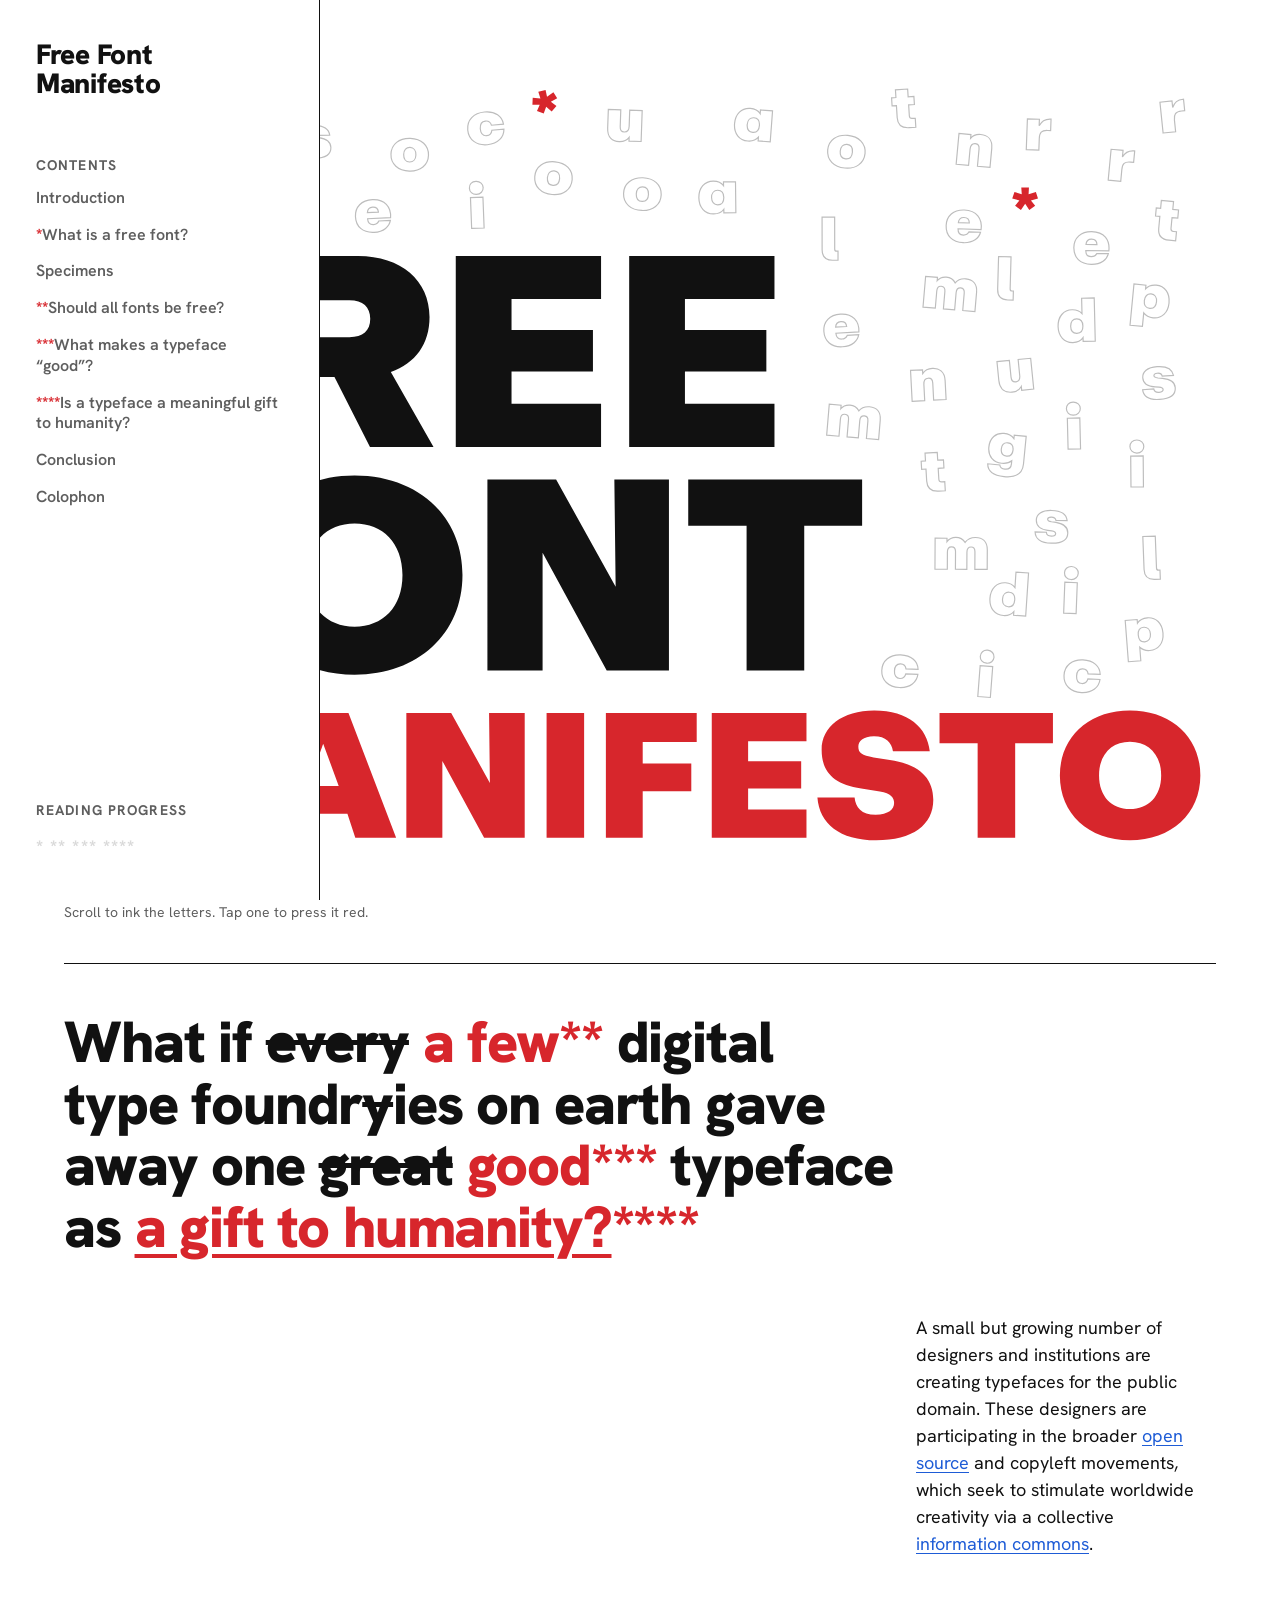
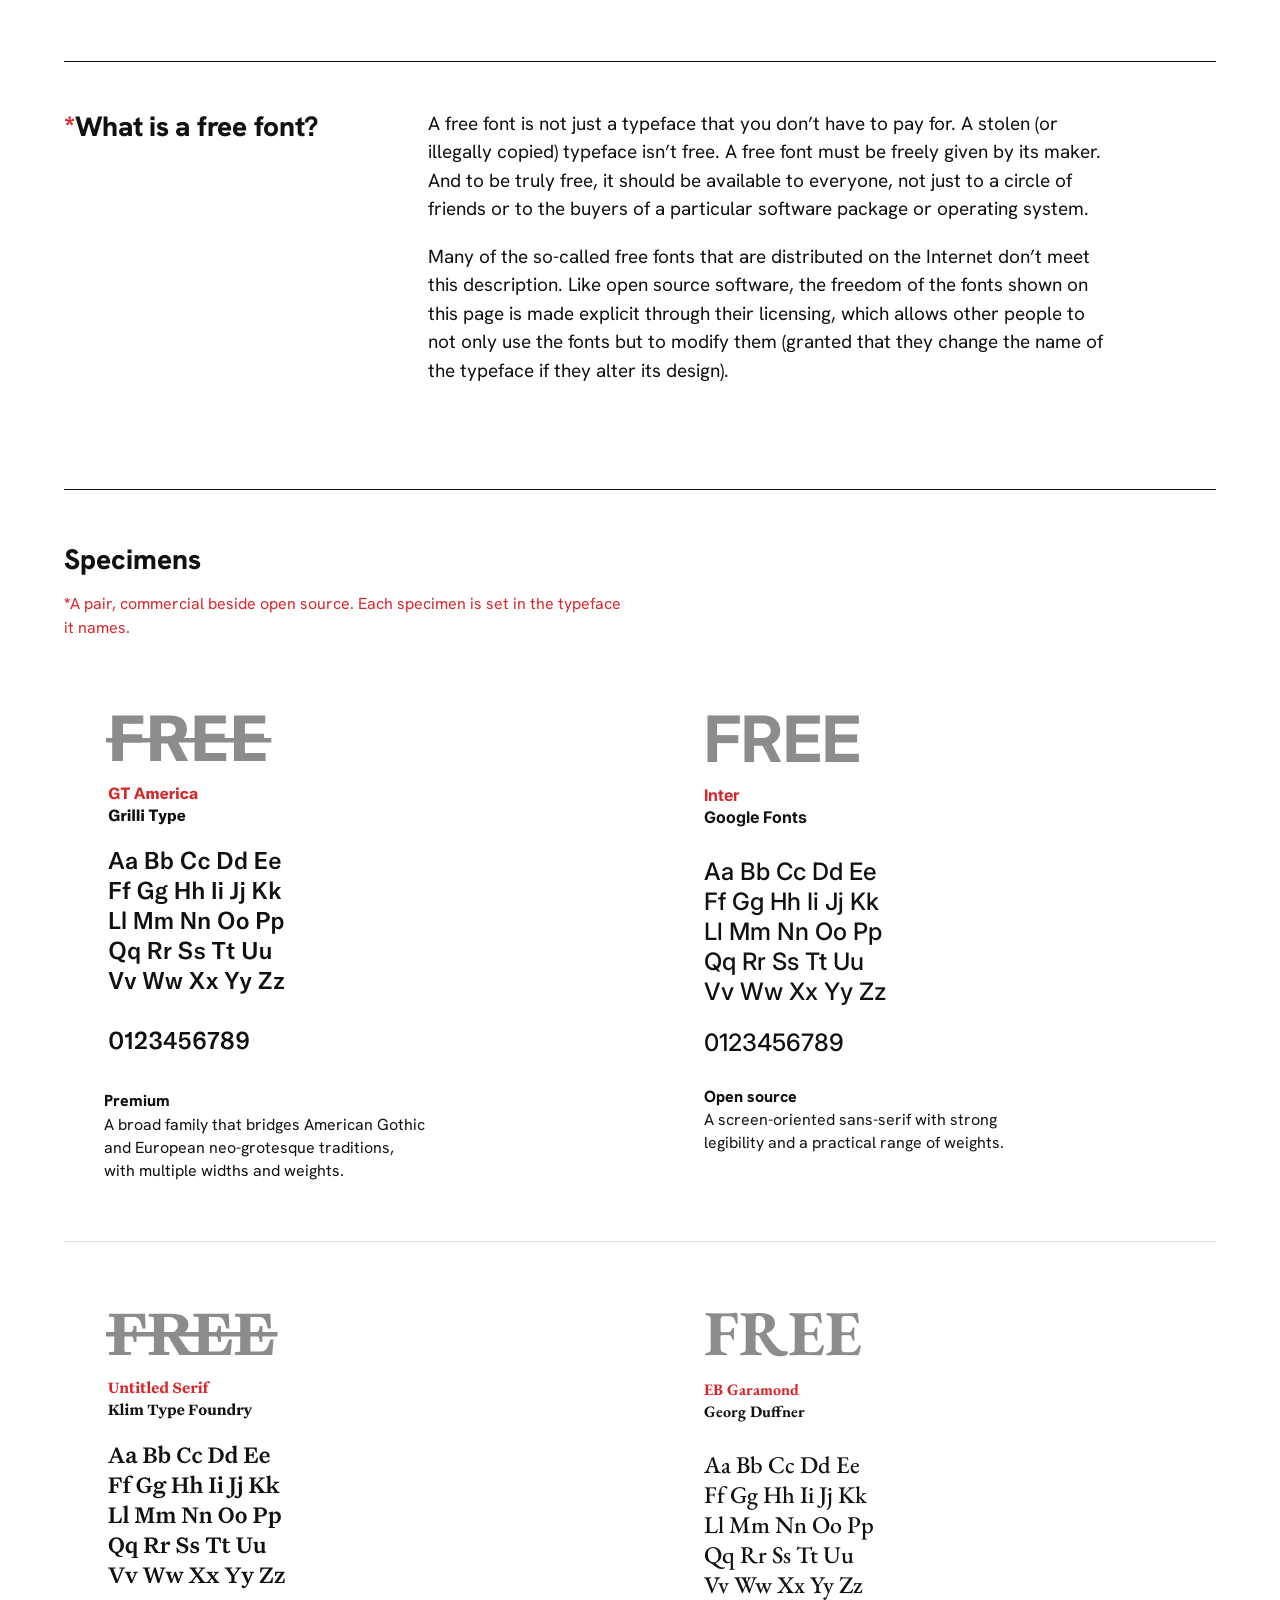
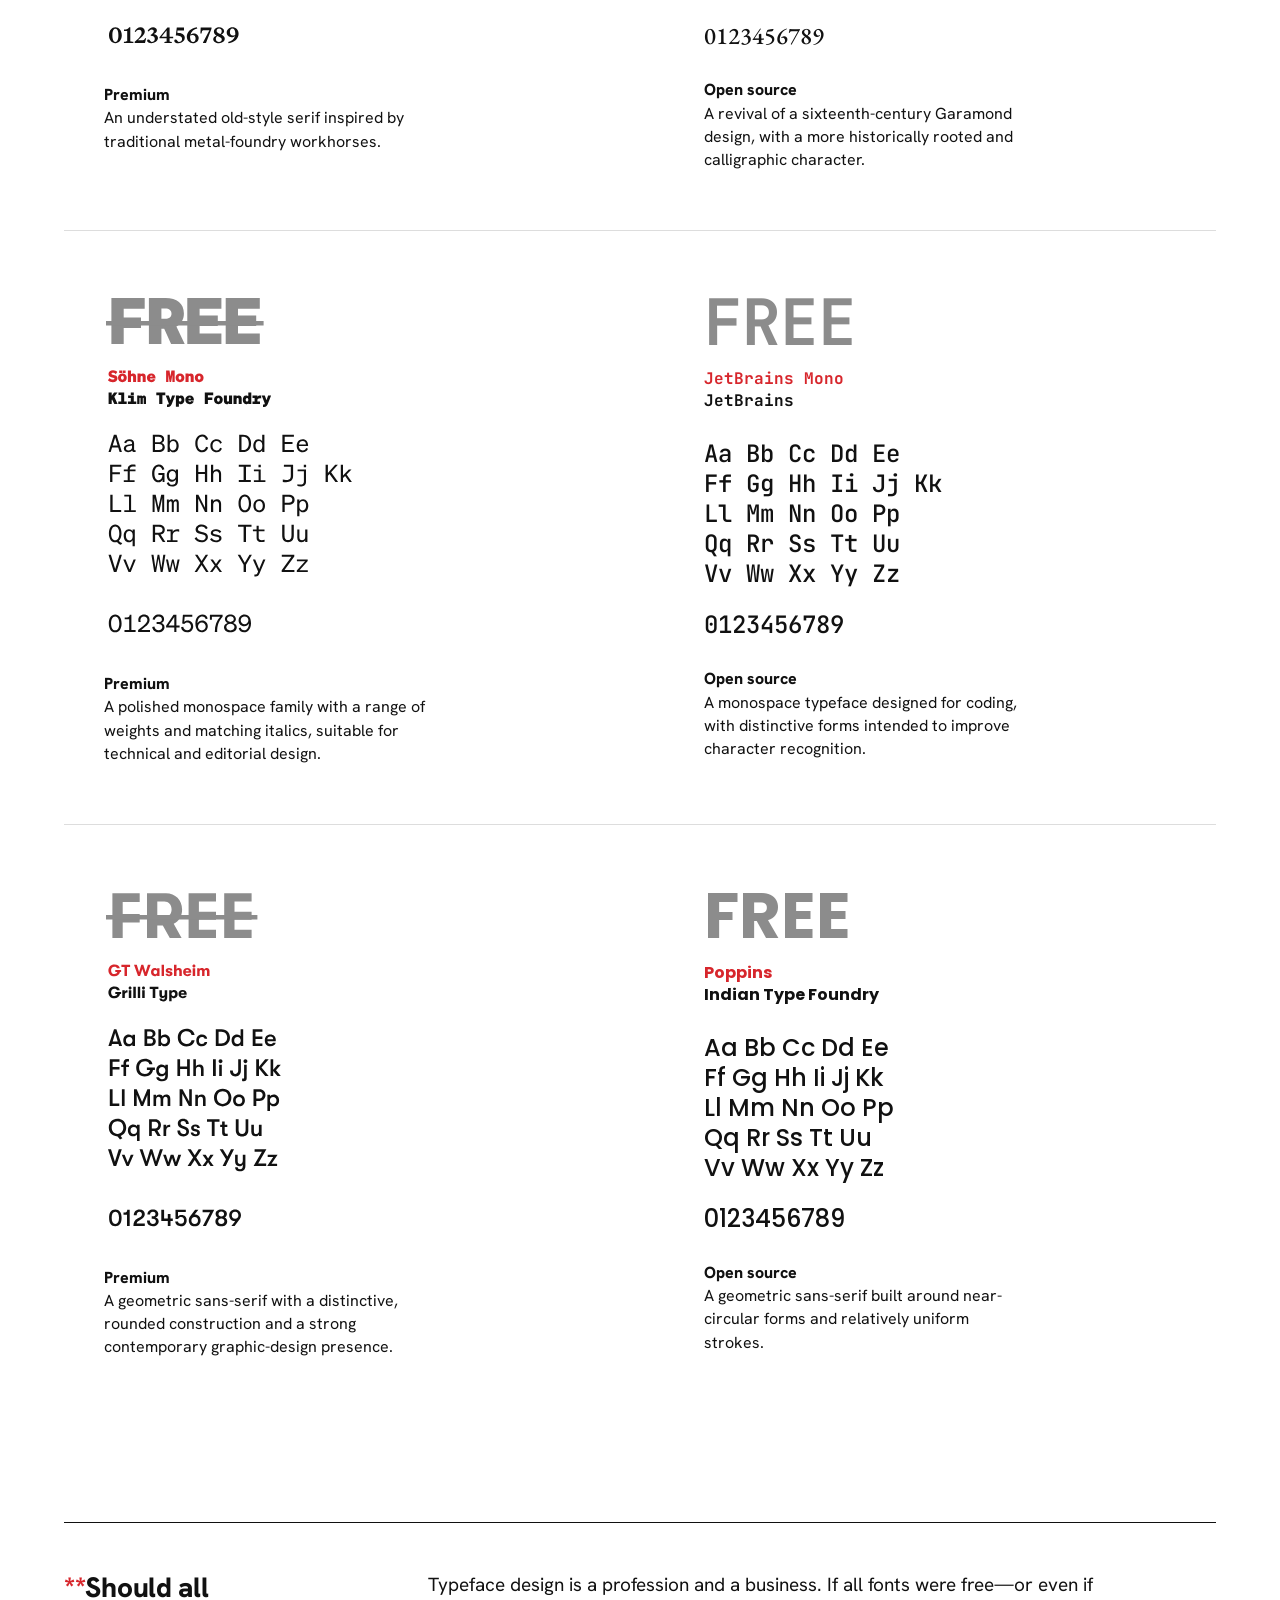
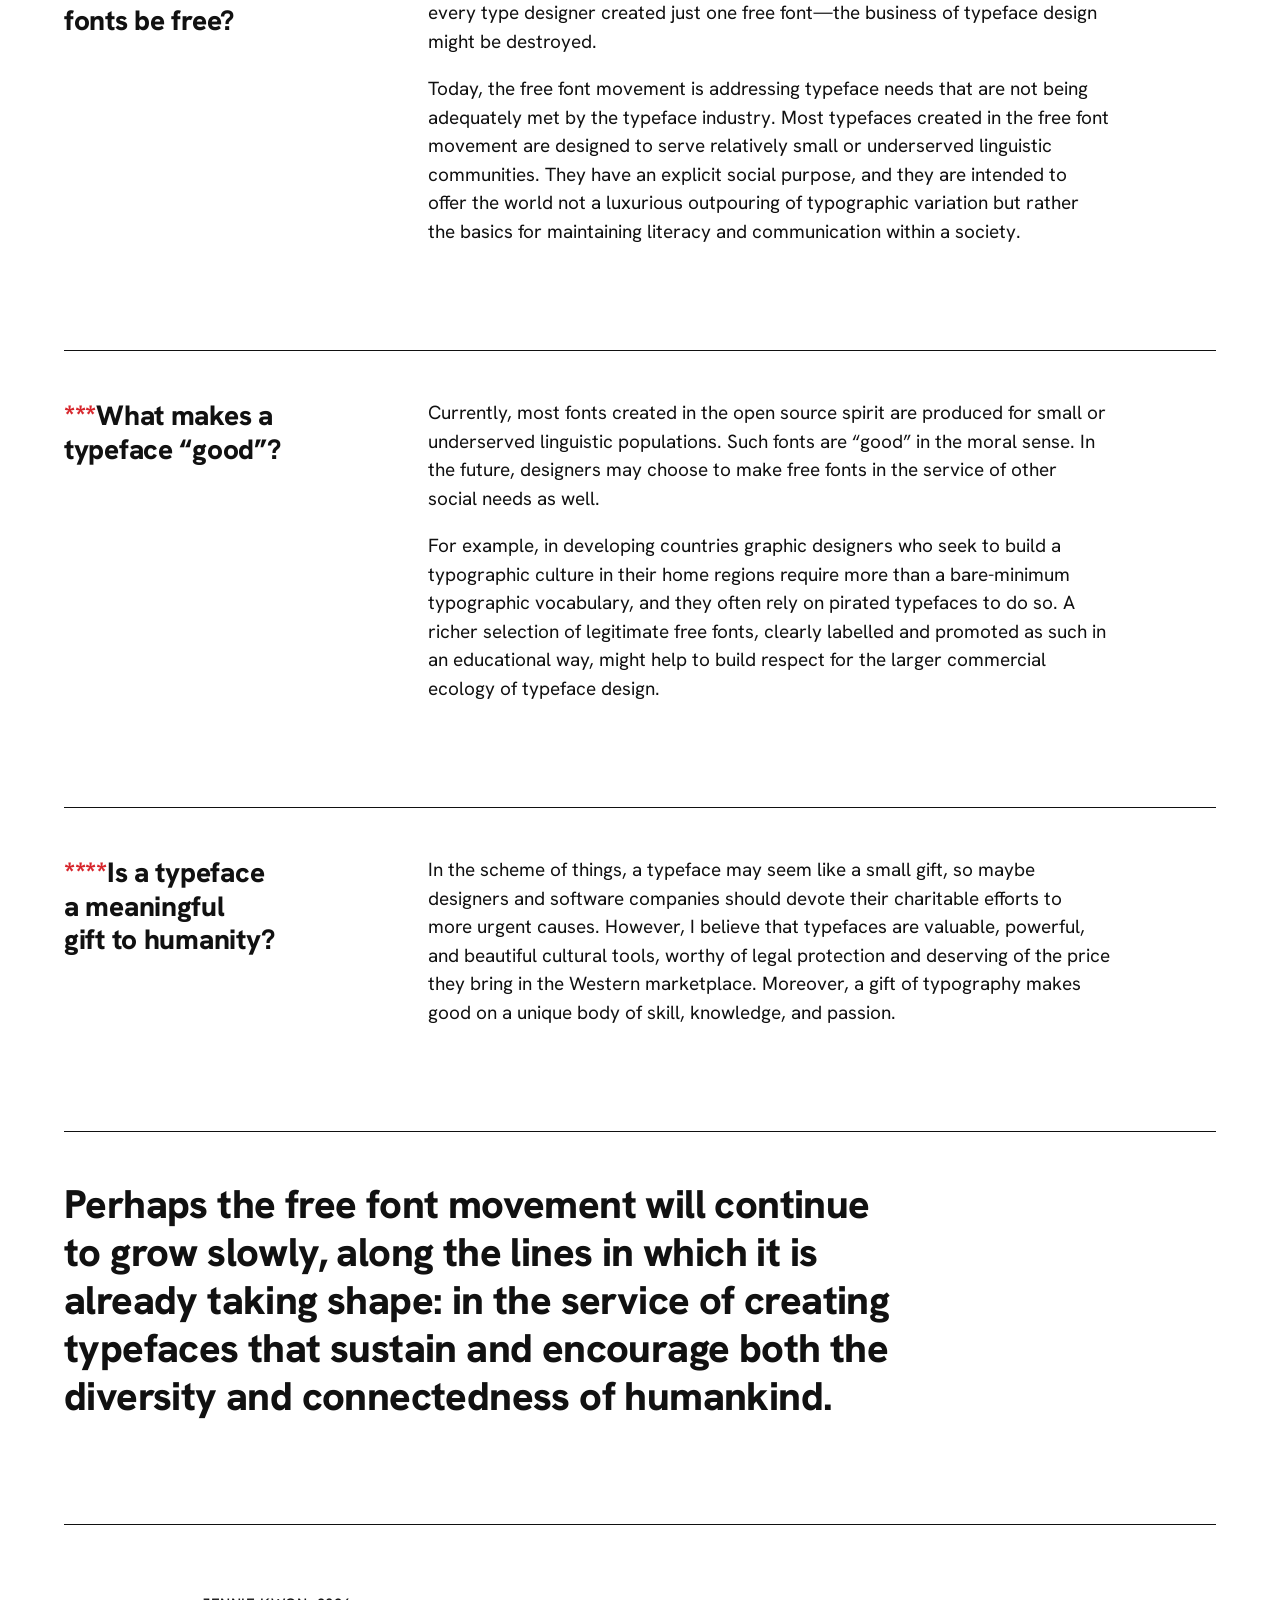
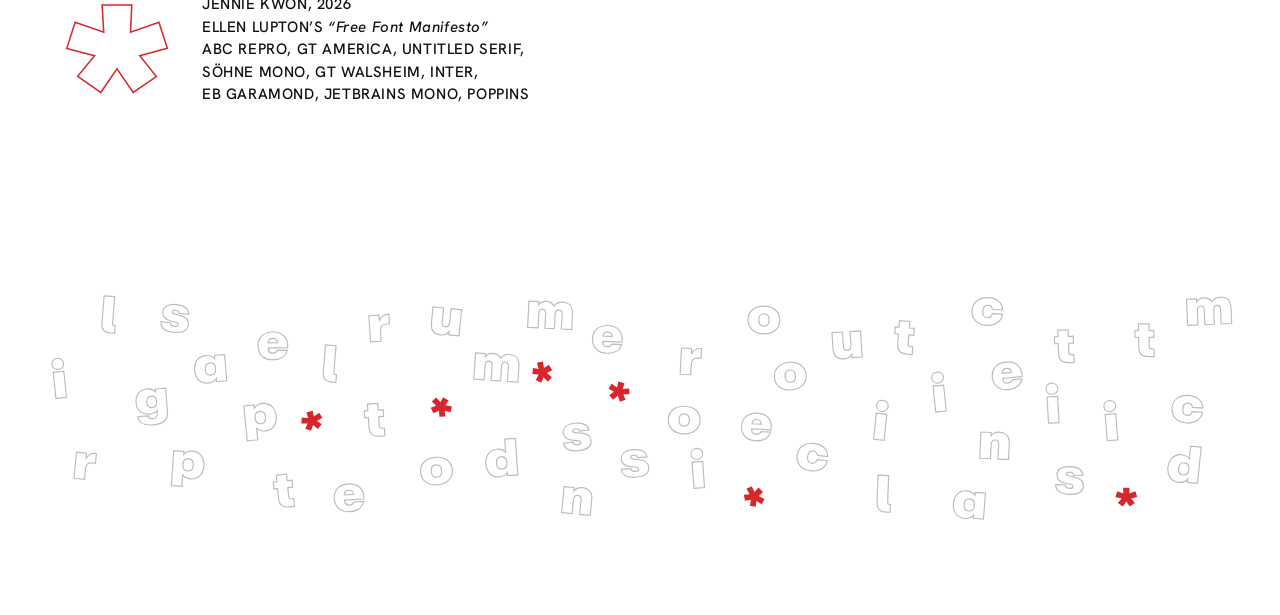
==== commit 43bf1627: "Remove footer credit line" ====
--- a/index.html
+++ b/index.html
@@ -8,7 +8,7 @@
 <link rel="preconnect" href="https://fonts.googleapis.com">
 <link rel="preconnect" href="https://fonts.gstatic.com" crossorigin>
 <link href="https://fonts.googleapis.com/css2?family=Hanken+Grotesk:ital,wght@0,400;0,500;0,700;0,800;0,900;1,500&family=Inter:wght@500;700&family=EB+Garamond:wght@500;700&family=JetBrains+Mono:wght@500;700&family=Poppins:wght@500;700&display=swap" rel="stylesheet">
-<link rel="stylesheet" href="style.css?v=20261029e">
+<link rel="stylesheet" href="style.css?v=20261029f">
 </head>
 <body>
 <a class="skip" href="#main">Skip to content</a>
@@ -57,16 +57,16 @@
     <h2 id="h-spec">Specimens</h2>
     <p class="note"><span class="mark">*</span>A pair, commercial beside open source. Each specimen is set in the typeface it names.</p>
     <div class="pair">
-  <figure class="spec"><img src="img/gtamerica.svg?v=20261029e" width="400" height="358" alt="GT America by Grilli Type: the word FREE struck through, then its alphabet and numerals" loading="lazy"><figcaption class="cap"><b>Premium</b>A broad family that bridges American Gothic and European neo-grotesque traditions, with multiple widths and weights.</figcaption></figure>
+  <figure class="spec"><img src="img/gtamerica.svg?v=20261029f" width="400" height="358" alt="GT America by Grilli Type: the word FREE struck through, then its alphabet and numerals" loading="lazy"><figcaption class="cap"><b>Premium</b>A broad family that bridges American Gothic and European neo-grotesque traditions, with multiple widths and weights.</figcaption></figure>
   <figure class="spec"><div class="live" style="font-family:'Inter'"><p class="free">FREE</p><p class="name" style="font-family:'Inter'">Inter</p><p class="foundry">Google Fonts</p><p class="alpha">Aa Bb Cc Dd Ee<br>Ff Gg Hh Ii Jj Kk<br>Ll Mm Nn Oo Pp<br>Qq Rr Ss Tt Uu<br>Vv Ww Xx Yy Zz</p><p class="nums">0123456789</p></div><figcaption class="cap"><b>Open source</b>A screen-oriented sans-serif with strong legibility and a practical range of weights.</figcaption></figure>
 </div><div class="pair">
-  <figure class="spec"><img src="img/untitledserif.svg?v=20261029e" width="400" height="358" alt="Untitled Serif by Klim Type Foundry: the word FREE struck through, then its alphabet and numerals" loading="lazy"><figcaption class="cap"><b>Premium</b>An understated old-style serif inspired by traditional metal-foundry workhorses.</figcaption></figure>
+  <figure class="spec"><img src="img/untitledserif.svg?v=20261029f" width="400" height="358" alt="Untitled Serif by Klim Type Foundry: the word FREE struck through, then its alphabet and numerals" loading="lazy"><figcaption class="cap"><b>Premium</b>An understated old-style serif inspired by traditional metal-foundry workhorses.</figcaption></figure>
   <figure class="spec"><div class="live" style="font-family:'EB Garamond'"><p class="free">FREE</p><p class="name" style="font-family:'EB Garamond'">EB Garamond</p><p class="foundry">Georg Duffner</p><p class="alpha">Aa Bb Cc Dd Ee<br>Ff Gg Hh Ii Jj Kk<br>Ll Mm Nn Oo Pp<br>Qq Rr Ss Tt Uu<br>Vv Ww Xx Yy Zz</p><p class="nums">0123456789</p></div><figcaption class="cap"><b>Open source</b>A revival of a sixteenth-century Garamond design, with a more historically rooted and calligraphic character.</figcaption></figure>
 </div><div class="pair">
-  <figure class="spec"><img src="img/sohnemono.svg?v=20261029e" width="400" height="358" alt="Söhne Mono by Klim Type Foundry: the word FREE struck through, then its alphabet and numerals" loading="lazy"><figcaption class="cap"><b>Premium</b>A polished monospace family with a range of weights and matching italics, suitable for technical and editorial design.</figcaption></figure>
+  <figure class="spec"><img src="img/sohnemono.svg?v=20261029f" width="400" height="358" alt="Söhne Mono by Klim Type Foundry: the word FREE struck through, then its alphabet and numerals" loading="lazy"><figcaption class="cap"><b>Premium</b>A polished monospace family with a range of weights and matching italics, suitable for technical and editorial design.</figcaption></figure>
   <figure class="spec"><div class="live" style="font-family:'JetBrains Mono'"><p class="free">FREE</p><p class="name" style="font-family:'JetBrains Mono'">JetBrains Mono</p><p class="foundry">JetBrains</p><p class="alpha">Aa Bb Cc Dd Ee<br>Ff Gg Hh Ii Jj Kk<br>Ll Mm Nn Oo Pp<br>Qq Rr Ss Tt Uu<br>Vv Ww Xx Yy Zz</p><p class="nums">0123456789</p></div><figcaption class="cap"><b>Open source</b>A monospace typeface designed for coding, with distinctive forms intended to improve character recognition.</figcaption></figure>
 </div><div class="pair">
-  <figure class="spec"><img src="img/gtwalsheim.svg?v=20261029e" width="400" height="358" alt="GT Walsheim by Grilli Type: the word FREE struck through, then its alphabet and numerals" loading="lazy"><figcaption class="cap"><b>Premium</b>A geometric sans-serif with a distinctive, rounded construction and a strong contemporary graphic-design presence.</figcaption></figure>
+  <figure class="spec"><img src="img/gtwalsheim.svg?v=20261029f" width="400" height="358" alt="GT Walsheim by Grilli Type: the word FREE struck through, then its alphabet and numerals" loading="lazy"><figcaption class="cap"><b>Premium</b>A geometric sans-serif with a distinctive, rounded construction and a strong contemporary graphic-design presence.</figcaption></figure>
   <figure class="spec"><div class="live" style="font-family:'Poppins'"><p class="free">FREE</p><p class="name" style="font-family:'Poppins'">Poppins</p><p class="foundry">Indian Type Foundry</p><p class="alpha">Aa Bb Cc Dd Ee<br>Ff Gg Hh Ii Jj Kk<br>Ll Mm Nn Oo Pp<br>Qq Rr Ss Tt Uu<br>Vv Ww Xx Yy Zz</p><p class="nums">0123456789</p></div><figcaption class="cap"><b>Open source</b>A geometric sans-serif built around near-circular forms and relatively uniform strokes.</figcaption></figure>
 </div>
   </section>
@@ -110,10 +110,6 @@
   </section>
 </main>
 
-<footer class="foot">
-  <p>Design by Jennie Kwon, 2026. Text after Ellen Lupton. Display type and commercial specimens are drawn as outlines; running text is set in Hanken Grotesk on the web.</p>
-  <p><a href="https://www.jennienhynkwon.work/" target="_blank" rel="noopener">jennienhynkwon.work ↗</a></p>
-</footer>
-<script src="app.js?v=20261029e"></script>
+<script src="app.js?v=20261029f"></script>
 </body>
 </html>
--- a/style.css
+++ b/style.css
@@ -45,8 +45,7 @@
   .progress{margin-top:auto}
   .progress .dots{font-weight:900;font-size:18px;letter-spacing:.06em;color:#d9d9d9;margin:0}
   .progress .dots span.on{color:var(--red)}
-  main,.foot{margin-left:var(--side)}
-}
+  main,}
 
 /* ---------- glyph fields ---------- */
 .field{display:block;width:100%;height:auto;overflow:visible}
@@ -107,7 +106,4 @@
 .colophon p{font-size:15px;line-height:1.5;text-transform:uppercase;letter-spacing:.04em;font-weight:500;max-width:46ch}
 .colophon cite{font-style:italic;text-transform:none}
 
-.back{padding:0;margin-top:8px}
-.foot{border-top:1px solid var(--rule);margin:0 24px;padding:20px 0 40px;font-size:15px;color:var(--meta);display:flex;flex-wrap:wrap;justify-content:space-between;gap:12px}
-.foot p{max-width:70ch}
-@media (min-width:960px){ .foot{margin-right:var(--pad);margin-left:calc(var(--side) + var(--pad))} }
+.back{padding:0 0 48px;margin-top:8px}
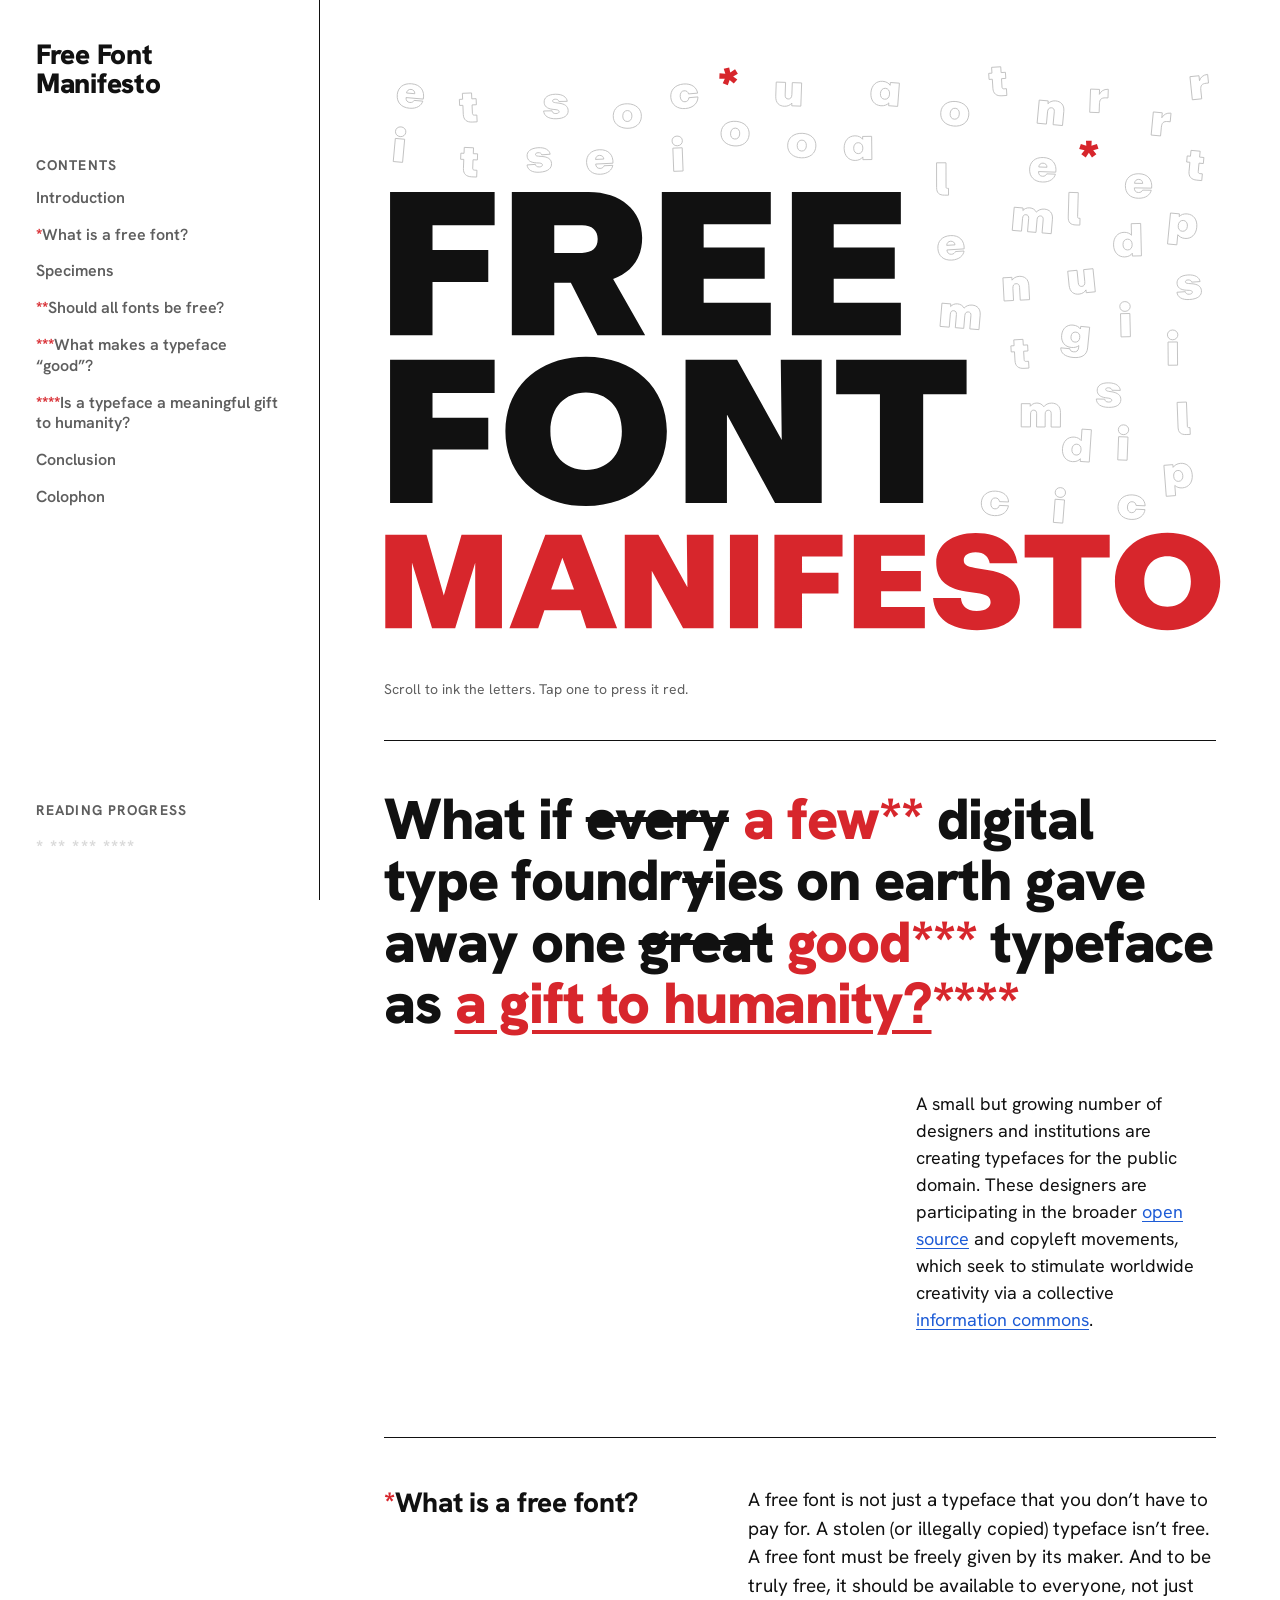
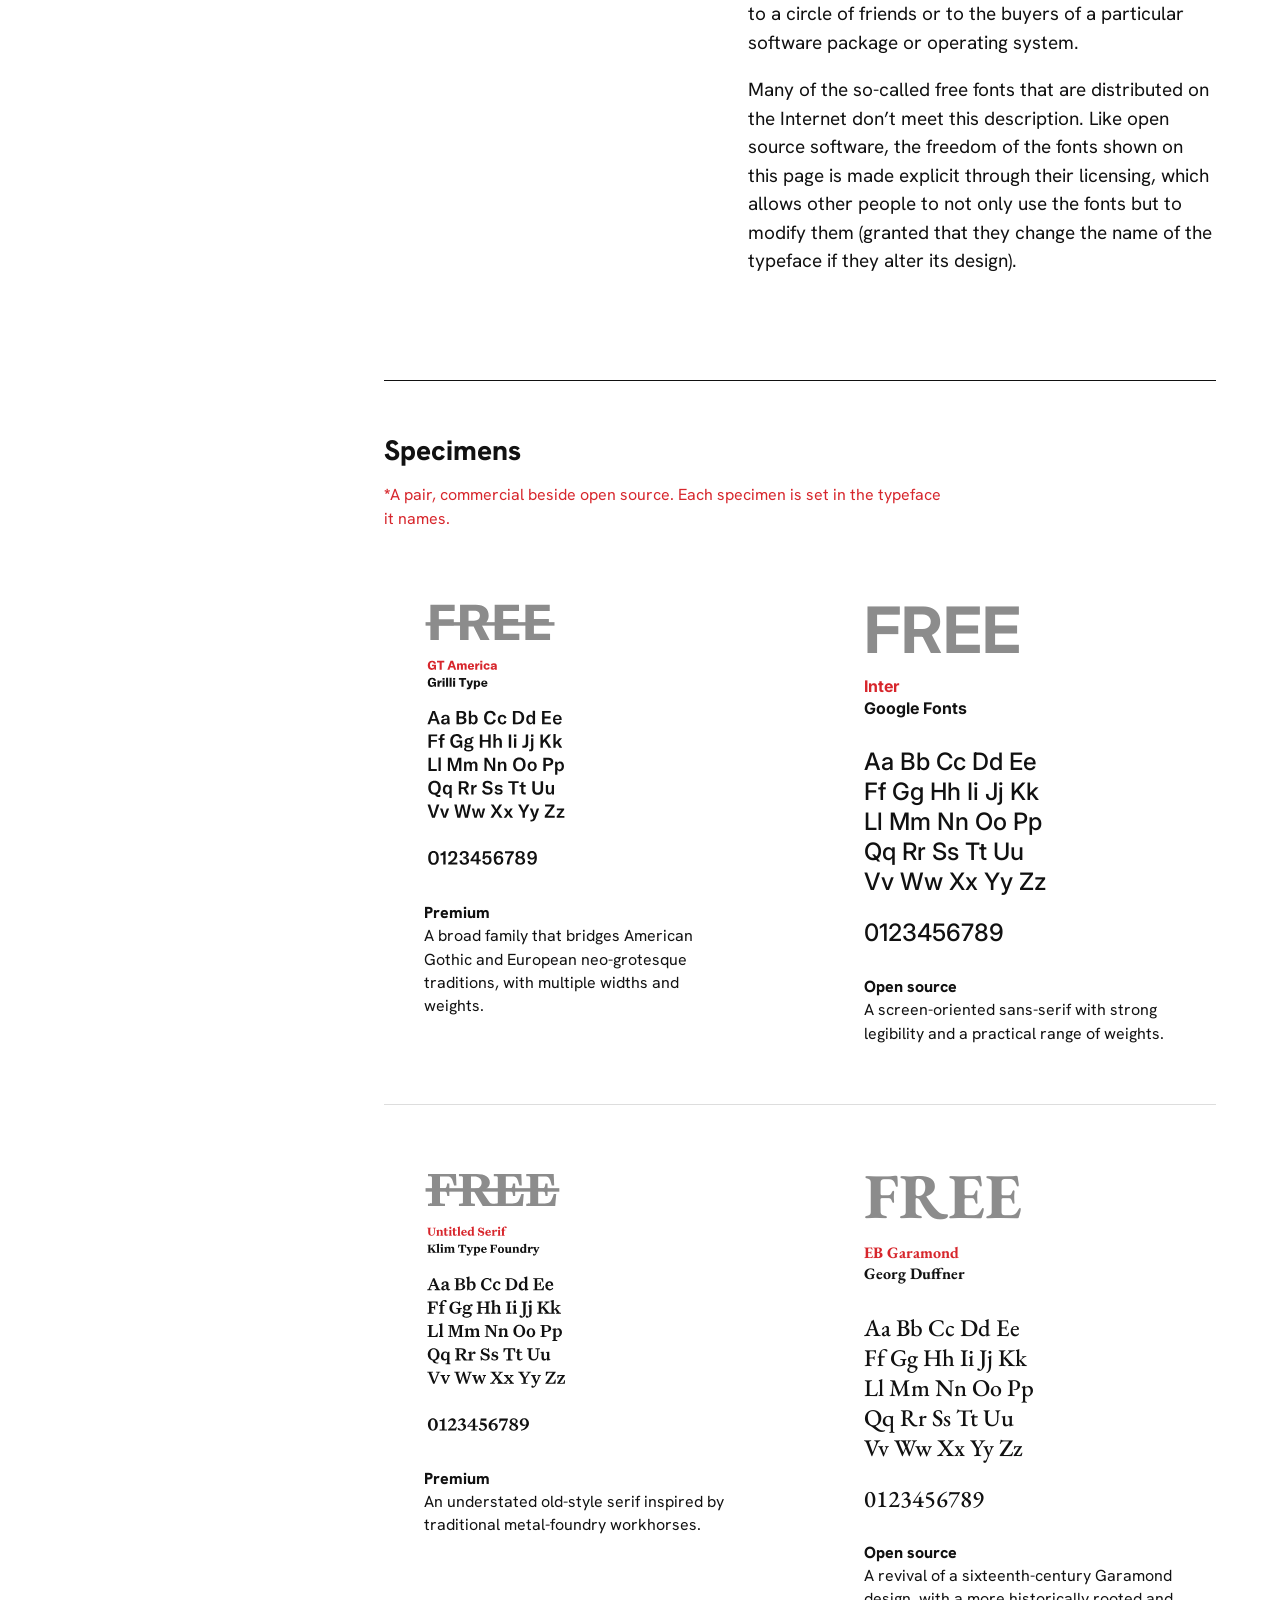
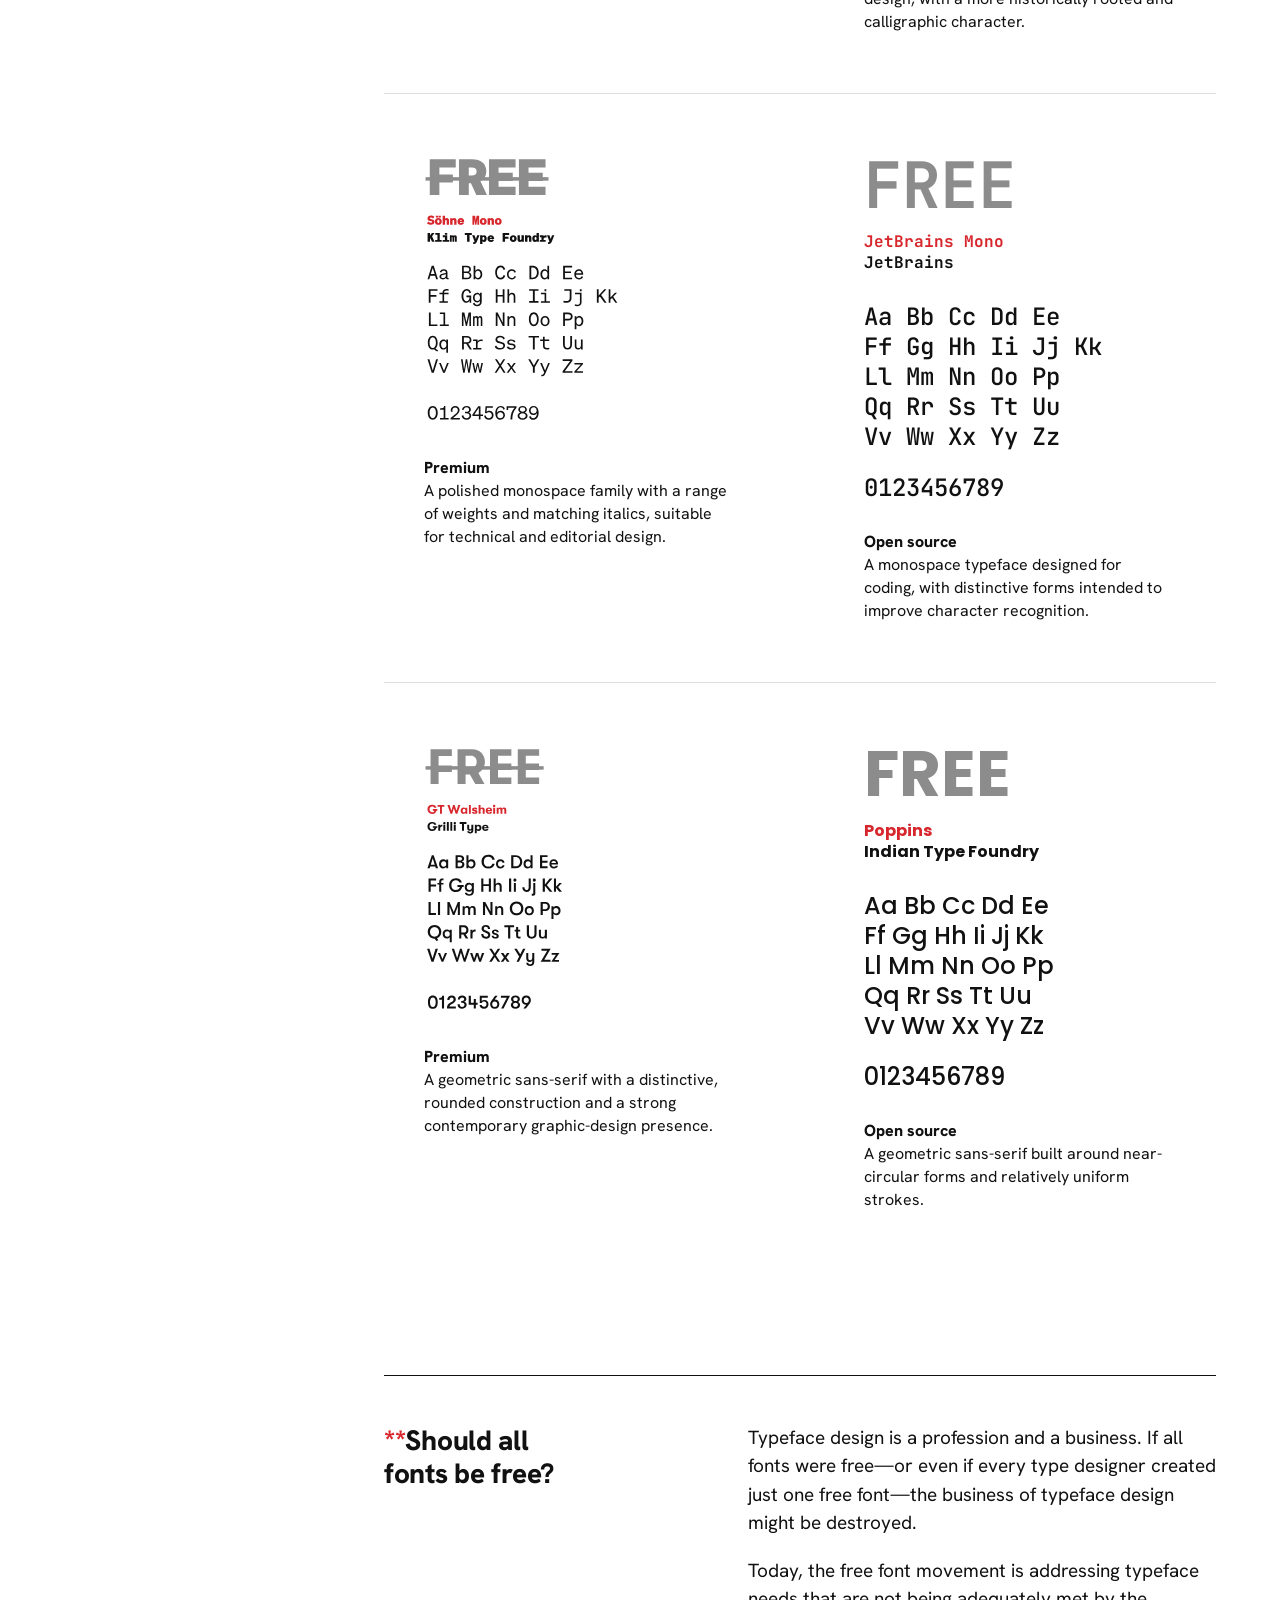
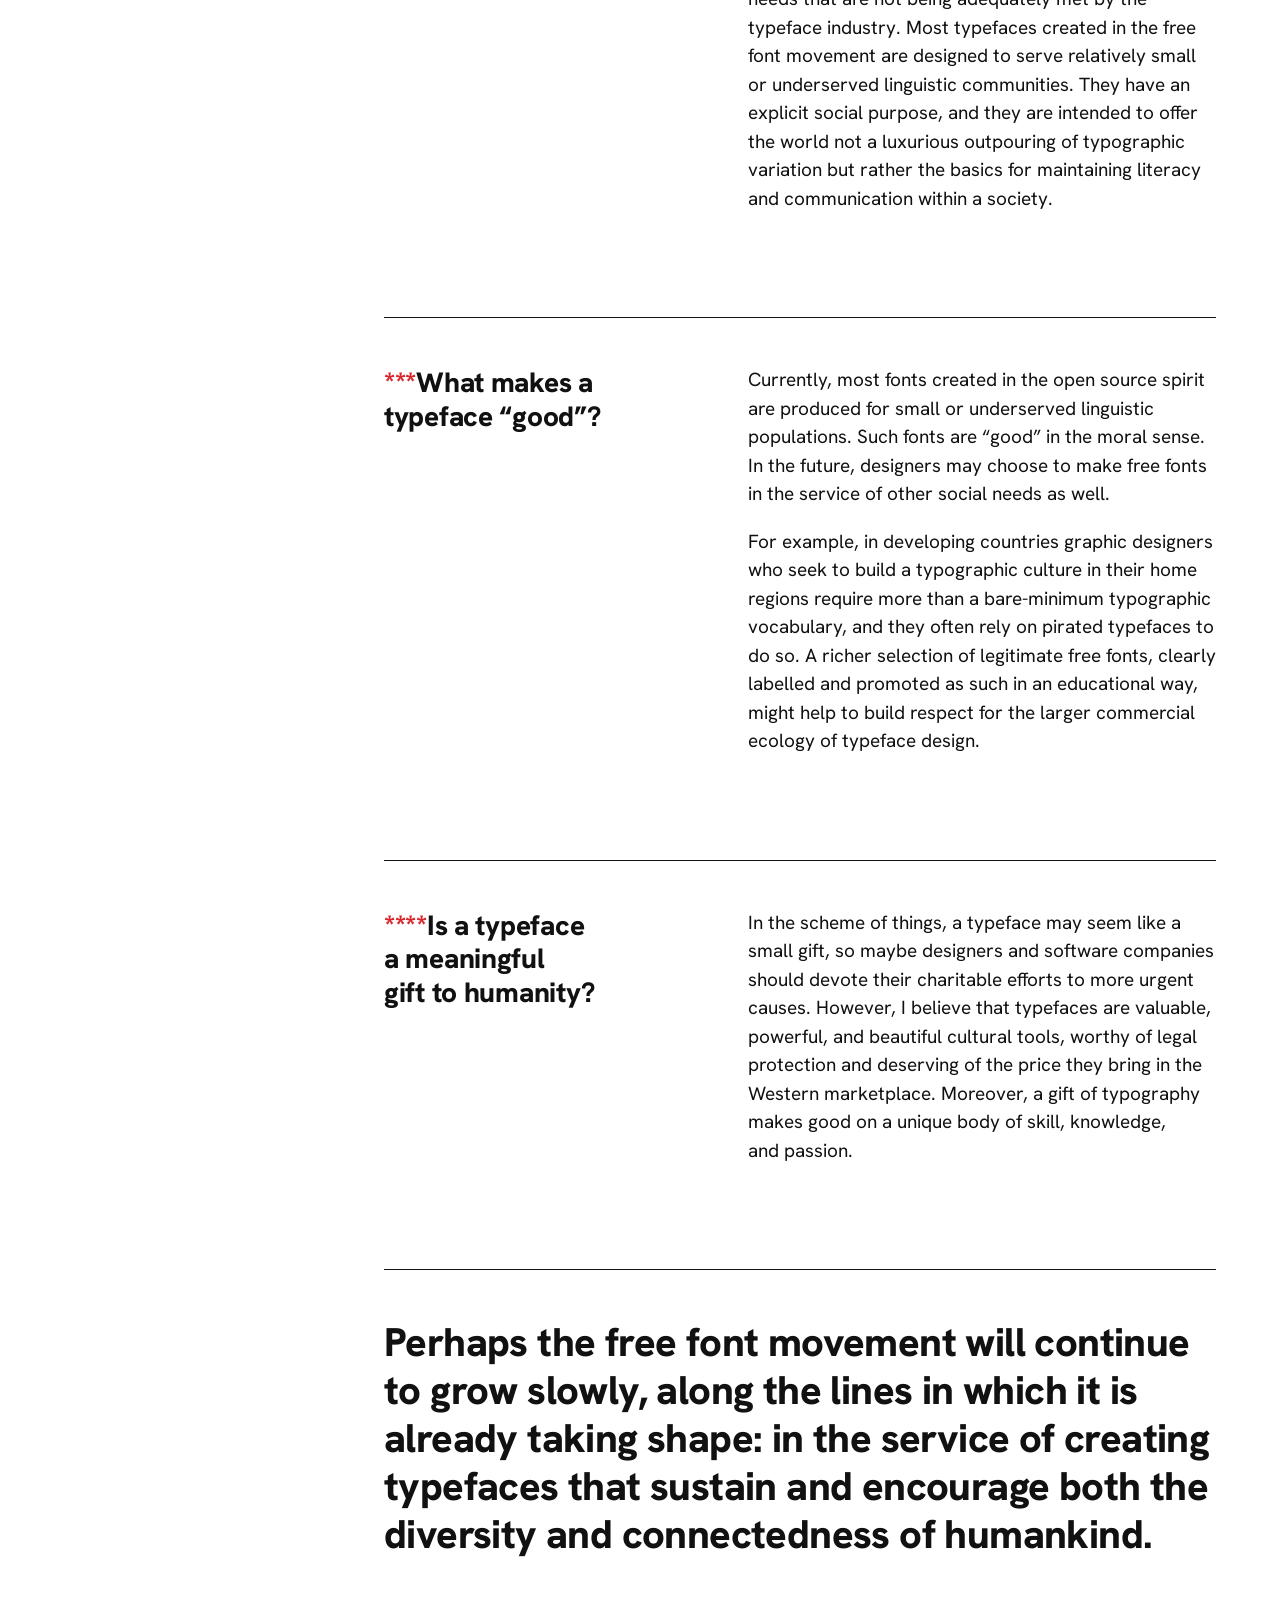
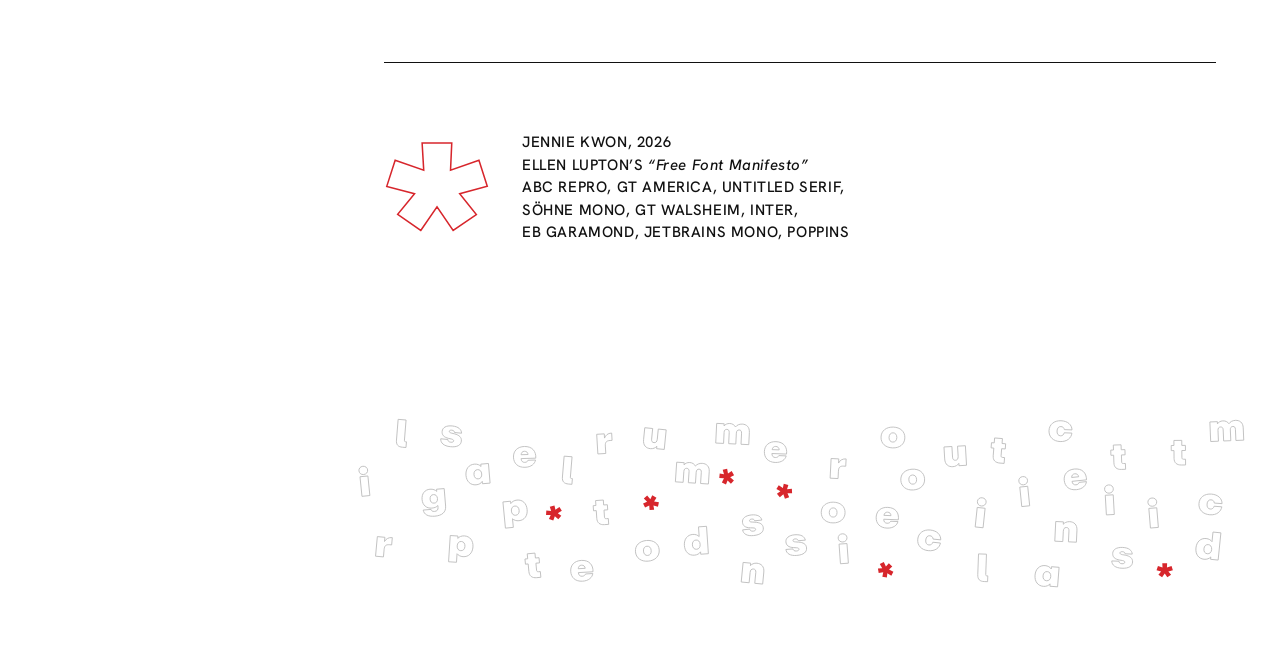
==== commit 30148967: "Fix desktop layout: restore sidebar offset; size glyph fields explicitly; fit cover to the screen he" ====
--- a/index.html
+++ b/index.html
@@ -8,7 +8,7 @@
 <link rel="preconnect" href="https://fonts.googleapis.com">
 <link rel="preconnect" href="https://fonts.gstatic.com" crossorigin>
 <link href="https://fonts.googleapis.com/css2?family=Hanken+Grotesk:ital,wght@0,400;0,500;0,700;0,800;0,900;1,500&family=Inter:wght@500;700&family=EB+Garamond:wght@500;700&family=JetBrains+Mono:wght@500;700&family=Poppins:wght@500;700&display=swap" rel="stylesheet">
-<link rel="stylesheet" href="style.css?v=20261029f">
+<link rel="stylesheet" href="style.css?v=20261029h">
 </head>
 <body>
 <a class="skip" href="#main">Skip to content</a>
@@ -35,8 +35,8 @@
 <main id="main">
   <section class="cover" id="top" aria-label="Cover">
     <h1 class="sr-only">Free Font Manifesto</h1>
-    <svg class="field cover hero-d" viewBox="0 0 1088 760" aria-hidden="true" focusable="false"><g class="glyphs"><path class="g" d="M854 523.5C858 523.5 860.9 521.9 862.6 519.6V522.7H872.9V486H862.2V499.1C860.5 497.1 857.7 495.6 854 495.6C846.6 495.6 841.6 501.2 841.6 509.6C841.6 518.1 846.6 523.5 854 523.5ZM857.5 515.8C854.4 515.8 852.3 513.4 852.3 509.6C852.3 505.8 854.4 503.4 857.5 503.4C860.7 503.4 862.7 505.8 862.7 509.6C862.7 513.4 860.7 515.8 857.5 515.8Z" transform="rotate(3.8 857.8 507.1)"/><path class="g" d="M348.4 145.4C357.8 145.4 364.3 140 364.3 131.5C364.3 123 357.8 117.6 348.4 117.6C339 117.6 332.4 123 332.4 131.5C332.4 140 339 145.4 348.4 145.4ZM348.4 137.7C345.3 137.7 343.2 135.3 343.2 131.5C343.2 127.7 345.3 125.3 348.4 125.3C351.5 125.3 353.6 127.7 353.6 131.5C353.6 135.3 351.5 137.7 348.4 137.7Z" transform="rotate(1.8 348.4 129.0)"/><path class="g" d="M774.5 340.4H785.2V326.6C785.2 323.5 786.3 321.5 789.1 321.5C791.5 321.5 792.8 322.9 792.8 325.8V340.4H803.4V324.3C803.4 316.7 798.8 313.4 793.1 313.4C789.1 313.4 786.2 315.3 784.7 317.3V314.1H774.5Z" transform="rotate(-3.0 788.8 324.8)"/><path class="g" d="M858.6 333C862.3 333 865.3 331.3 866.9 329V332.2H877.2V305.9H866.5V319.5C866.5 323.2 864.9 324.6 862.6 324.6C860.4 324.6 859 323.3 859 320.2V305.9H848.4V322C848.4 329.7 852.9 333 858.6 333Z" transform="rotate(-5.7 862.9 316.6)"/><path class="g" d="M907.5 381.7H918.1V355.4H907.5ZM912.7 352.9C916.3 352.9 918.7 350.3 918.7 347.3C918.7 344.3 916.3 341.8 912.7 341.8C909.1 341.8 906.9 344.3 906.9 347.3C906.9 350.3 909.1 352.9 912.7 352.9Z" transform="rotate(-1.4 912.8 366.1)"/><path class="g" d="M984.5 339.5C994 339.5 998.5 335.9 998.5 330.5C998.5 325.4 994.8 322.8 988.2 321.8L984.4 321.3C981.9 320.8 981.1 320.3 981.1 319.2C981.1 318.1 982 317.2 984.1 317.2C986.7 317.2 987.9 318.4 988.1 320H997.7C997.1 315.2 992.8 311.6 984.3 311.6C975.8 311.6 971.5 315.3 971.5 320.2C971.5 324.8 974.3 327.8 981.4 328.7L984.8 329.1C987.5 329.5 988.1 330.2 988.1 331.4C988.1 332.6 986.9 333.5 984.5 333.5C981.6 333.5 980.4 332 980.2 330.3H970.7C971 335.8 975.6 339.5 984.5 339.5Z" transform="rotate(-3.9 984.6 323.1)"/><path class="g" d="M785.8 263H796.3V248.4C796.3 245.7 797.3 244 799.7 244C802.1 244 803.2 245.5 803.2 248.1V263H812.8V248.4C812.8 245.7 814 244 816.4 244C818.7 244 819.7 245.5 819.7 248.1V263H830.1V246.5C830.1 239.2 825.8 235.9 820.1 235.9C816.2 235.9 813 237.6 811.3 240.1C809.6 237.5 806.9 235.9 803.4 235.9C799.8 235.9 797.3 237.6 795.9 239.6V236.7H785.8Z" transform="rotate(4.9 807.8 247.4)"/><path class="g" d="M957.2 561.4H967.8V549.9C969.5 551.8 972.4 553.3 976.1 553.3C983.5 553.3 988.4 547.8 988.4 539.4C988.4 530.9 983.5 525.4 976.1 525.4C972.2 525.4 969.1 527.1 967.4 529.3V526.2H957.2ZM972.5 545.6C969.3 545.6 967.3 543.2 967.3 539.4C967.3 535.6 969.3 533.2 972.5 533.2C975.6 533.2 977.7 535.6 977.7 539.4C977.7 543.2 975.6 545.6 972.5 545.6Z" transform="rotate(-4.4 972.2 536.9)"/><path class="g" d="M171.8 138.5H177.4V130.8H174.9C173.3 130.8 172.5 130.2 172.5 128.6V119.1H177.4V112.2H172.5V105.5H162.1V112.2H158.4V119.1H162.1V129.4C162.1 135.4 165.4 138.5 171.8 138.5Z" transform="rotate(-2.5 168.3 122.9)"/><path class="g" d="M247.9 195.2C257.4 195.2 261.9 191.6 261.9 186.2C261.9 181.1 258.2 178.5 251.6 177.6L247.8 177C245.3 176.6 244.5 176 244.5 174.9C244.5 173.8 245.4 173 247.5 173C250.1 173 251.3 174.1 251.5 175.7H261.1C260.5 170.9 256.2 167.4 247.7 167.4C239.2 167.4 234.9 171.1 234.9 175.9C234.9 180.6 237.7 183.5 244.8 184.4L248.2 184.8C250.9 185.3 251.5 186 251.5 187.1C251.5 188.4 250.3 189.2 247.9 189.2C245 189.2 243.8 187.7 243.6 186H234.1C234.4 191.5 239 195.2 247.9 195.2Z" transform="rotate(-4.0 248.0 178.8)"/><path class="g" d="M920 588.7C929.4 588.7 934.7 583.3 935.2 576.9H924.9C924.4 579.5 922.8 581 920.1 581C917.2 581 915.2 578.8 915.2 574.8C915.3 570.8 917.2 568.6 920.1 568.6C922.8 568.6 924.5 570.1 924.9 572.6H935.2C934.7 565.9 929.3 560.9 920 560.9C910.8 560.9 904.5 566.3 904.5 574.8C904.5 583.2 910.8 588.7 920 588.7Z" transform="rotate(2.5 919.8 572.4)"/><path class="g" d="M893.9 461.7C903.3 461.7 907.8 458.1 907.8 452.7C907.8 447.6 904.1 445 897.6 444L893.7 443.5C891.3 443.1 890.4 442.5 890.4 441.4C890.4 440.3 891.3 439.5 893.5 439.5C896 439.5 897.2 440.6 897.5 442.2H907C906.4 437.4 902.1 433.9 893.7 433.9C885.1 433.9 880.8 437.5 880.8 442.4C880.8 447.1 883.6 450 890.7 450.9L894.1 451.3C896.8 451.7 897.5 452.5 897.5 453.6C897.5 454.9 896.3 455.7 893.8 455.7C890.9 455.7 889.7 454.2 889.6 452.5H880C880.3 458 885 461.7 893.9 461.7Z" transform="rotate(1.3 893.9 445.3)"/><path class="g" d="M470.7 165.4C480.1 165.4 486.6 159.9 486.6 151.4C486.6 142.9 480.1 137.5 470.7 137.5C461.3 137.5 454.7 142.9 454.7 151.4C454.7 159.9 461.3 165.4 470.7 165.4ZM470.7 157.6C467.6 157.6 465.5 155.3 465.5 151.4C465.5 147.6 467.6 145.2 470.7 145.2C473.8 145.2 475.9 147.6 475.9 151.4C475.9 155.3 473.8 157.6 470.7 157.6Z" transform="rotate(5.0 470.7 149.0)"/><path class="g" d="M927.8 224.7C936.4 224.7 941.1 220.4 942.2 215.4H932.4C931.7 217 930.3 218.2 927.7 218.2C924.8 218.2 923 216.3 923 213H942.6C943.5 203.7 938.3 196.9 927.8 196.9C918.6 196.9 912.8 202.4 912.8 210.6C912.8 219.1 918.3 224.7 927.8 224.7ZM932.4 207.8H923.1C923.3 205 925.1 203.3 927.8 203.3C930.5 203.3 932.3 205 932.4 207.8Z" transform="rotate(0.9 927.7 208.4)"/><path class="g" d="M606.4 181.8C610.4 181.8 613.4 180.2 615.1 177.9V181H625.3V154.7H615.1V157.9C613.4 155.5 610.4 153.9 606.4 153.9C599 153.9 594 159.4 594 167.9C594 176.3 599 181.8 606.4 181.8ZM610 174.1C606.9 174.1 604.8 171.7 604.8 167.9C604.8 164.1 606.9 161.7 610 161.7C613.2 161.7 615.2 164.1 615.2 167.9C615.2 171.7 613.2 174.1 610 174.1Z" transform="rotate(-0.7 610.3 165.4)"/><path class="g" d="M981.1 492.6H985.7V484.9H984.5C983.3 484.9 982.8 484.4 982.8 483.1V455.8H972.2V483.8C972.2 490 975.1 492.6 981.1 492.6Z" transform="rotate(-2.2 978.4 477.0)"/><path class="g" d="M872.9 127.6H883.6V117.7C883.6 112.6 885.2 110.6 890.4 110.6H893V100.8H892.6C887.9 100.8 884.8 103.2 883.1 106.9V101.3H872.9Z" transform="rotate(2.1 882.1 112.0)"/><path class="g" d="M84.4 183.6H95V157.3H84.4ZM89.7 154.8C93.2 154.8 95.6 152.2 95.6 149.2C95.6 146.2 93.2 143.7 89.7 143.7C86.1 143.7 83.8 146.2 83.8 149.2C83.8 152.2 86.1 154.8 89.7 154.8Z" transform="rotate(5.2 89.7 168.0)"/><path class="g" d="M707.7 221.2H712.3V213.5H711.1C709.9 213.5 709.5 213.1 709.5 211.8V184.5H698.8V212.4C698.8 218.7 701.7 221.2 707.7 221.2Z" transform="rotate(-0.1 705.0 205.6)"/><path class="g" d="M526.9 120.6C530.6 120.6 533.6 119 535.2 116.7V119.8H545.5V93.5H534.9V107.2C534.9 110.8 533.2 112.2 530.9 112.2C528.7 112.2 527.3 110.9 527.3 107.8V93.5H516.7V109.6C516.7 117.4 521.2 120.6 526.9 120.6Z" transform="rotate(2.0 531.2 104.2)"/><path class="g" d="M814.1 141H824.7V127.2C824.7 124.1 825.9 122.1 828.7 122.1C831 122.1 832.3 123.4 832.3 126.3V141H843V124.8C843 117.2 838.4 113.9 832.6 113.9C828.7 113.9 825.8 115.8 824.3 117.9V114.7H814.1Z" transform="rotate(5.3 828.4 125.4)"/><path class="g" d="M819.3 206.3C827.9 206.3 832.6 201.9 833.7 196.9H823.9C823.1 198.6 821.8 199.8 819.2 199.8C816.3 199.8 814.5 197.8 814.5 194.6H834.1C835 185.3 829.7 178.5 819.3 178.5C810 178.5 804.3 184 804.3 192.2C804.3 200.7 809.8 206.3 819.3 206.3ZM823.9 189.4H814.6C814.8 186.6 816.5 184.9 819.2 184.9C821.9 184.9 823.8 186.5 823.9 189.4Z" transform="rotate(2.0 819.2 189.9)"/><path class="g" d="M943.4 154H954.1V144.1C954.1 139 955.7 137 960.9 137H963.5V127.2H963.1C958.4 127.2 955.3 129.6 953.6 133.3V127.7H943.4Z" transform="rotate(5.4 952.6 138.4)"/><path class="g" d="M961.2 413.9H971.8V387.6H961.2ZM966.5 385.1C970 385.1 972.4 382.5 972.4 379.5C972.4 376.5 970 374 966.5 374C962.9 374 960.6 376.5 960.6 379.5C960.6 382.5 962.9 385.1 966.5 385.1Z" transform="rotate(-0.5 966.5 398.3)"/><path class="g" d="M636.9 120.2C640.9 120.2 643.9 118.6 645.6 116.3V119.5H655.9V93.1H645.6V96.3C643.9 94 640.9 92.4 636.9 92.4C629.5 92.4 624.5 97.9 624.5 106.3C624.5 114.8 629.5 120.2 636.9 120.2ZM640.5 112.5C637.4 112.5 635.3 110.2 635.3 106.3C635.3 102.5 637.4 100.1 640.5 100.1C643.7 100.1 645.7 102.5 645.7 106.3C645.7 110.2 643.7 112.5 640.5 112.5Z" transform="rotate(4.3 640.8 103.9)"/><path class="g" d="M719.6 142.9C729 142.9 735.6 137.5 735.6 128.9C735.6 120.4 729 115 719.6 115C710.2 115 703.7 120.4 703.7 128.9C703.7 137.5 710.2 142.9 719.6 142.9ZM719.6 135.1C716.5 135.1 714.4 132.8 714.4 128.9C714.4 125.1 716.5 122.7 719.6 122.7C722.8 122.7 724.8 125.1 724.8 128.9C724.8 132.8 722.8 135.1 719.6 135.1Z" transform="rotate(5.4 719.6 126.5)"/><path class="g" d="M715.1 294.8C723.7 294.8 728.4 290.4 729.5 285.4H719.7C718.9 287 717.6 288.2 715 288.2C712.1 288.2 710.3 286.3 710.2 283H729.8C730.8 273.8 725.5 267 715.1 267C705.8 267 700.1 272.5 700.1 280.7C700.1 289.2 705.6 294.8 715.1 294.8ZM719.7 277.8H710.3C710.6 275.1 712.3 273.4 715 273.4C717.7 273.4 719.6 275 719.7 277.8Z" transform="rotate(-3.6 715.0 278.4)"/><path class="g" d="M765.1 584.4C774.5 584.4 779.8 579 780.4 572.6H770.1C769.6 575.2 768 576.7 765.2 576.7C762.3 576.7 760.3 574.5 760.4 570.5C760.4 566.5 762.3 564.3 765.3 564.3C767.9 564.3 769.7 565.7 770.1 568.3H780.4C779.9 561.5 774.4 556.6 765.1 556.6C756 556.6 749.6 562 749.6 570.5C749.6 578.8 755.9 584.4 765.1 584.4Z" transform="rotate(2.3 764.9 568.0)"/><path class="g" d="M911.6 291.1C915.7 291.1 918.6 289.5 920.3 287.1V290.3H930.6V253.6H919.9V266.7C918.2 264.7 915.3 263.2 911.6 263.2C904.3 263.2 899.3 268.7 899.3 277.2C899.3 285.6 904.3 291.1 911.6 291.1ZM915.2 283.3C912.1 283.3 910 281 910 277.2C910 273.4 912.1 271 915.2 271C918.4 271 920.4 273.4 920.4 277.2C920.4 281 918.4 283.3 915.2 283.3Z" transform="rotate(-1.4 915.5 274.7)"/><path class="g" d="M267.2 134.6C276.6 134.6 281.1 131.1 281.1 125.7C281.1 120.6 277.4 118 270.9 117L267 116.4C264.6 116 263.7 115.5 263.7 114.4C263.7 113.3 264.6 112.4 266.8 112.4C269.3 112.4 270.5 113.6 270.8 115.1H280.3C279.7 110.4 275.4 106.8 267 106.8C258.4 106.8 254.1 110.5 254.1 115.4C254.1 120 256.9 122.9 264 123.9L267.4 124.3C270.1 124.7 270.8 125.4 270.8 126.6C270.8 127.8 269.6 128.7 267.1 128.7C264.2 128.7 263 127.2 262.9 125.5H253.3C253.6 131 258.3 134.6 267.2 134.6Z" transform="rotate(-1.2 267.3 118.3)"/><path class="g" d="M797 417.7H802.6V410H800.1C798.5 410 797.7 409.5 797.7 407.8V398.3H802.6V391.4H797.7V384.8H787.3V391.4H783.6V398.3H787.3V408.6C787.3 414.6 790.6 417.7 797 417.7Z" transform="rotate(-3.4 793.5 402.1)"/><path class="g" d="M400.3 194H410.9V167.7H400.3ZM405.5 165.2C409.1 165.2 411.4 162.7 411.4 159.7C411.4 156.6 409.1 154.2 405.5 154.2C401.9 154.2 399.7 156.6 399.7 159.7C399.7 162.7 401.9 165.2 405.5 165.2Z" transform="rotate(-2.2 405.6 178.4)"/><path class="g" d="M703.9 371.8H714.4V357.1C714.4 354.5 715.4 352.8 717.8 352.8C720.2 352.8 721.3 354.2 721.3 356.8V371.8H730.9V357.1C730.9 354.4 732.1 352.8 734.5 352.8C736.8 352.8 737.8 354.2 737.8 356.8V371.8H748.2V355.3C748.2 348 743.9 344.7 738.2 344.7C734.3 344.7 731.1 346.4 729.4 348.9C727.7 346.3 725 344.7 721.5 344.7C717.9 344.7 715.4 346.4 714 348.4V345.4H703.9Z" transform="rotate(4.8 725.9 356.2)"/><path class="g" d="M794.8 483.9H805.3V469.3C805.3 466.6 806.3 464.9 808.8 464.9C811.2 464.9 812.2 466.3 812.2 468.9V483.9H821.9V469.3C821.9 466.6 823 464.9 825.4 464.9C827.7 464.9 828.7 466.3 828.7 468.9V483.9H839.2V467.4C839.2 460.1 834.8 456.8 829.1 456.8C825.2 456.8 822.1 458.5 820.3 461C818.6 458.4 815.9 456.8 812.4 456.8C808.9 456.8 806.4 458.5 804.9 460.5V457.6H794.8Z" transform="rotate(0.3 816.9 468.3)"/><path class="g" d="M102.8 122.7C111.3 122.7 116.1 118.4 117.2 113.4H107.3C106.6 115 105.3 116.2 102.7 116.2C99.7 116.2 98 114.3 97.9 111H117.5C118.5 101.7 113.2 94.9 102.8 94.9C93.5 94.9 87.7 100.4 87.7 108.6C87.7 117.1 93.2 122.7 102.8 122.7ZM107.4 105.8H98C98.3 103 100 101.3 102.7 101.3C105.4 101.3 107.2 103 107.4 105.8Z" transform="rotate(5.1 102.7 106.4)"/><path class="g" d="M962.8 278H973.4V266.5C975.1 268.4 978 269.9 981.7 269.9C989.1 269.9 994 264.4 994 256C994 247.5 989.1 242 981.7 242C977.7 242 974.7 243.7 973 245.9V242.8H962.8ZM978.1 262.1C974.9 262.1 972.9 259.8 972.9 256C972.9 252.2 974.9 249.8 978.1 249.8C981.2 249.8 983.3 252.2 983.3 256C983.3 259.8 981.2 262.1 978.1 262.1Z" transform="rotate(5.5 977.8 253.5)"/><path class="g" d="M412.8 123.1C422.2 123.1 427.5 117.6 428 111.2H417.7C417.2 113.8 415.6 115.4 412.9 115.4C410 115.4 408 113.1 408 109.1C408.1 105.1 410 102.9 412.9 102.9C415.6 102.9 417.3 104.4 417.7 106.9H428C427.5 100.2 422.1 95.2 412.8 95.2C403.6 95.2 397.3 100.6 397.3 109.1C397.3 117.5 403.6 123.1 412.8 123.1Z" transform="rotate(-5.1 412.6 106.7)"/><path class="g" d="M771.9 108.8H777.5V101.1H775C773.4 101.1 772.6 100.6 772.6 98.9V89.4H777.5V82.5H772.6V75.9H762.2V82.5H758.5V89.4H762.2V99.7C762.2 105.7 765.5 108.8 771.9 108.8Z" transform="rotate(-3.6 768.4 93.2)"/><path class="g" d="M855.9 405.3C865.1 405.3 871.3 401.5 871.3 393V369.4H861.1V372.4C859.3 370.3 856.4 368.8 852.3 368.8C845.4 368.8 840.6 373.7 840.6 381.6C840.6 389.4 845.7 394.2 852.7 394.2C856.5 394.2 859.3 393.2 861.1 391.3V393.9C861.1 397.1 859.3 398.9 856 398.9C853 398.9 851.7 397.6 851.4 395.8H841C841.6 401.7 846.4 405.3 855.9 405.3ZM856.3 387.8C853.2 387.8 851.3 385.7 851.3 382.2C851.3 378.4 853.2 376.4 856.3 376.4C859.4 376.4 861.3 378.4 861.3 382.2C861.3 385.7 859.3 387.8 856.3 387.8Z" transform="rotate(5.6 856.5 380.1)"/><path class="g" d="M546.1 178.9C555.5 178.9 562.1 173.5 562.1 165C562.1 156.5 555.5 151.1 546.1 151.1C536.7 151.1 530.1 156.5 530.1 165C530.1 173.5 536.7 178.9 546.1 178.9ZM546.1 171.2C543 171.2 540.9 168.9 540.9 165C540.9 161.2 543 158.8 546.1 158.8C549.3 158.8 551.3 161.2 551.3 165C551.3 168.9 549.3 171.2 546.1 171.2Z" transform="rotate(1.8 546.1 162.6)"/><path class="g" d="M857.1 254.9H861.6V247.2H860.4C859.3 247.2 858.8 246.8 858.8 245.5V218.2H848.2V246.1C848.2 252.4 851.1 254.9 857.1 254.9Z" transform="rotate(1.6 854.3 239.3)"/><path class="g" d="M832.3 592.5H843V566.2H832.3ZM837.6 563.7C841.1 563.7 843.5 561.2 843.5 558.2C843.5 555.1 841.1 552.6 837.6 552.6C834 552.6 831.8 555.1 831.8 558.2C831.8 561.2 834 563.7 837.6 563.7Z" transform="rotate(4.4 837.7 576.9)"/><path class="g" d="M987 112.2H997.7V102.3C997.7 97.2 999.3 95.2 1004.6 95.2H1007.2V85.4H1006.8C1002.1 85.4 998.9 87.8 997.3 91.5V85.9H987Z" transform="rotate(-5.9 996.3 96.6)"/><path class="g" d="M995.2 203.9H1000.8V196.2H998.3C996.7 196.2 995.9 195.6 995.9 194V184.5H1000.8V177.6H995.9V170.9H985.5V177.6H981.8V184.5H985.5V194.8C985.5 200.8 988.8 203.9 995.2 203.9Z" transform="rotate(5.4 991.7 188.3)"/><path class="g" d="M317.1 197.5C325.6 197.5 330.4 193.1 331.5 188.1H321.6C320.9 189.7 319.6 190.9 317 190.9C314 190.9 312.3 189 312.2 185.7H331.8C332.8 176.5 327.5 169.7 317.1 169.7C307.8 169.7 302 175.2 302 183.4C302 191.9 307.5 197.5 317.1 197.5ZM321.7 180.5H312.3C312.6 177.8 314.3 176.1 317 176.1C319.7 176.1 321.5 177.7 321.7 180.5Z" transform="rotate(-2.8 317.0 181.1)"/><path class="g" d="M904.7 521.4H915.3V495.1H904.7ZM909.9 492.6C913.4 492.6 915.8 490.1 915.8 487C915.8 484 913.4 481.5 909.9 481.5C906.3 481.5 904.1 484 904.1 487C904.1 490.1 906.3 492.6 909.9 492.6Z" transform="rotate(2.2 910.0 505.8)"/><path class="g" d="M172.6 200.3H178.2V192.6H175.7C174.1 192.6 173.3 192 173.3 190.4V180.9H178.2V174H173.3V167.3H162.8V174H159.2V180.9H162.8V191.2C162.8 197.2 166.2 200.3 172.6 200.3Z" transform="rotate(2.3 169.1 184.7)"/><path class="a" d="M459.6 95.9 L463.1 90.8 L466.6 95.9 L471.7 92.5 L468.0 87.9 L474.0 86.3 L472.2 80.6 L466.0 82.8 L466.3 76.9 L459.9 76.9 L460.2 82.8 L454.0 80.6 L452.2 86.3 L458.2 87.9 L454.6 92.4Z"/><path class="a" d="M867.8 178.4 L871.4 173.2 L874.9 178.4 L879.9 174.9 L876.3 170.4 L882.3 168.7 L880.5 163.1 L874.3 165.2 L874.6 159.4 L868.1 159.4 L868.5 165.2 L862.3 163.1 L860.4 168.8 L866.5 170.4 L862.8 174.9Z"/></g><path class="ink" d="M79.4 380H127.5V319.5H190.7V283.4H127.5V255.3H197.9V217.6H79.4ZM217.4 380H265.5V320.4H284.3L314.5 380H368.5L332.2 316.1C353.1 308.7 365.1 292.6 365.1 269.4C365.1 238.5 340.9 217.6 304.4 217.6H217.4ZM297 286.6H265.5V255.3H297C308.5 255.3 314.7 261.1 314.7 271C314.7 281.1 308.5 286.6 297 286.6ZM387.4 380H510.9V343.2H434.8V315.8H504V280.4H434.8V254.2H510.9V217.6H387.4ZM534.8 380H658.3V343.2H582.2V315.8H651.4V280.4H582.2V254.2H658.3V217.6H534.8Z"/><path class="ink" d="M79.4 570H127.5V509.5H190.7V473.4H127.5V445.3H197.9V407.6H79.4ZM301.4 573.5C355.6 573.5 393.1 538.5 393.1 488.8C393.1 439.1 355.6 404.2 301.4 404.2C247.3 404.2 210.1 439.1 210.1 488.8C210.1 538.5 247.3 573.5 301.4 573.5ZM301.4 532.7C277.7 532.7 261.1 516.2 261.1 488.8C261.1 461.4 277.7 444.9 301.4 444.9C325.3 444.9 342.1 461.4 342.1 488.8C342.1 516.2 325.3 532.7 301.4 532.7ZM414.3 570H461.2V469.9L515.7 570H568.6V407.6H522.2L523.3 498.7L472.7 407.6H414.3ZM634.6 570H683.6V446.9H732.8V407.6H585V446.9H634.6Z"/><path class="red" d="M74 712H104.2V637.5L127 712H153.2L175.9 637.8V712H206.2V606.1H160.4L140.3 674.8L120.7 606.1H74ZM214.7 712H247.3L254.3 691.6H295.3L302 712H336.7L296.2 606.1H255.4ZM262 668.1 274.7 632.1 287.9 668.1ZM345.4 712H376V646.8L411.5 712H446V606.1H415.7L416.4 665.5L383.5 606.1H345.4ZM464.6 712H496.5V606.1H464.6ZM515 712H546.3V672.6H587.6V649H546.3V630.7H592.2V606.1H515ZM605 712H685.5V688H635.9V670.2H681V647.1H635.9V630H685.5V606.1H605ZM744.7 714.2C775.8 714.2 793.3 701.2 793.3 679.8C793.3 660.6 780.3 649.5 756.4 645.9L742.6 643.8C732.4 642.1 729.6 639.9 729.6 634.8C729.6 630.3 733.5 625.9 742.9 625.9C753 625.9 757.9 631.3 759 638.5H790.3C788.2 618.7 772.3 604 743.1 604C715.8 604 698.4 618 698.4 637.2C698.4 655.8 708.1 666.6 732.1 670.3L747.9 672.7C757.3 674.4 760 677.7 760 682.6C760 687.9 755.2 692.5 744.3 692.5C732.1 692.5 727.2 686.2 726.4 677.8H694.8C696.5 700 713.7 714.2 744.7 714.2ZM831 712H862.9V631.8H895V606.1H798.6V631.8H831ZM960.4 714.2C995.8 714.2 1020.3 691.5 1020.3 659.1C1020.3 626.7 995.8 603.9 960.4 603.9C925.2 603.9 900.9 626.7 900.9 659.1C900.9 691.5 925.2 714.2 960.4 714.2ZM960.4 687.7C945 687.7 934.2 676.9 934.2 659.1C934.2 641.2 945 630.4 960.4 630.4C976 630.4 987 641.2 987 659.1C987 676.9 976 687.7 960.4 687.7Z"/></svg>
-    <svg class="field cover hero-m" viewBox="0 0 440 560" aria-hidden="true" focusable="false"><g class="glyphs"><path class="g" d="M96.5 120.9C102.6 120.9 106.9 117.4 106.9 111.8C106.9 106.2 102.6 102.7 96.5 102.7C90.3 102.7 86.1 106.2 86.1 111.8C86.1 117.4 90.3 120.9 96.5 120.9ZM96.5 115.8C94.5 115.8 93.1 114.3 93.1 111.8C93.1 109.3 94.5 107.7 96.5 107.7C98.6 107.7 99.9 109.3 99.9 111.8C99.9 114.3 98.6 115.8 96.5 115.8Z" transform="rotate(-5.5 96.5 110.2)"/><path class="g" d="M57.1 196.6C59.7 196.6 61.7 195.6 62.8 194V196.1H69.5V172.1H62.5V180.6C61.4 179.3 59.5 178.4 57.1 178.4C52.3 178.4 49 182 49 187.5C49 193.1 52.3 196.6 57.1 196.6ZM59.4 191.6C57.4 191.6 56 190 56 187.5C56 185 57.4 183.5 59.4 183.5C61.5 183.5 62.8 185 62.8 187.5C62.8 190 61.5 191.6 59.4 191.6Z" transform="rotate(-3.2 59.6 185.9)"/><path class="g" d="M247.9 51.1H254.7V41.6C254.7 39.9 255.4 38.7 257 38.7C258.5 38.7 259.2 39.7 259.2 41.4V51.1H265.5V41.6C265.5 39.8 266.3 38.7 267.9 38.7C269.4 38.7 270 39.7 270 41.4V51.1H276.9V40.4C276.9 35.6 274 33.5 270.3 33.5C267.7 33.5 265.7 34.6 264.5 36.2C263.4 34.5 261.7 33.5 259.4 33.5C257 33.5 255.4 34.6 254.5 35.9V33.9H247.9Z" transform="rotate(2.7 262.3 40.9)"/><path class="g" d="M275.4 213.9H282.4V196.7H275.4ZM278.9 195.1C281.2 195.1 282.7 193.4 282.7 191.4C282.7 189.4 281.2 187.8 278.9 187.8C276.5 187.8 275 189.4 275 191.4C275 193.4 276.5 195.1 278.9 195.1Z" transform="rotate(-2.4 278.9 203.7)"/><path class="g" d="M211.8 203.6C217.4 203.6 220.5 200.8 221.2 197.5H214.8C214.3 198.6 213.5 199.4 211.8 199.4C209.9 199.4 208.7 198.1 208.7 196H221.5C222.1 189.9 218.7 185.5 211.8 185.5C205.8 185.5 202 189.1 202 194.4C202 200 205.6 203.6 211.8 203.6ZM214.8 192.6H208.7C208.9 190.8 210 189.6 211.8 189.6C213.6 189.6 214.7 190.7 214.8 192.6Z" transform="rotate(-4.1 211.8 192.9)"/><path class="g" d="M336.9 58.3H343.9V51.8C343.9 48.5 344.9 47.2 348.3 47.2H350V40.8H349.8C346.7 40.8 344.6 42.3 343.6 44.8V41.1H336.9Z" transform="rotate(2.9 342.9 48.1)"/><path class="g" d="M324.9 228.2C330.5 228.2 333.6 225.3 334.3 222H327.8C327.4 223.1 326.5 223.9 324.8 223.9C322.9 223.9 321.7 222.6 321.7 220.5H334.5C335.1 214.4 331.7 210 324.9 210C318.8 210 315 213.6 315 218.9C315 224.5 318.6 228.2 324.9 228.2ZM327.9 217.1H321.8C321.9 215.3 323.1 214.2 324.8 214.2C326.6 214.2 327.8 215.2 327.9 217.1Z" transform="rotate(-6.0 324.8 217.4)"/><path class="g" d="M50.7 137.5H54.3V132.5H52.7C51.6 132.5 51.1 132.1 51.1 131V124.8H54.3V120.3H51.1V116H44.3V120.3H41.9V124.8H44.3V131.6C44.3 135.5 46.5 137.5 50.7 137.5Z" transform="rotate(-3.4 48.4 127.3)"/><path class="g" d="M377.5 145.1H384.4V127.9H377.5ZM380.9 126.3C383.2 126.3 384.8 124.6 384.8 122.6C384.8 120.7 383.2 119 380.9 119C378.6 119 377.1 120.7 377.1 122.6C377.1 124.6 378.6 126.3 380.9 126.3Z" transform="rotate(-4.6 381.0 134.9)"/><path class="g" d="M372.7 217H379.6V199.8H372.7ZM376.1 198.2C378.4 198.2 380 196.5 380 194.6C380 192.6 378.4 191 376.1 191C373.8 191 372.3 192.6 372.3 194.6C372.3 196.5 373.8 198.2 376.1 198.2Z" transform="rotate(-3.0 376.1 206.8)"/><path class="g" d="M320.4 102.6C326 102.6 329.1 99.7 329.8 96.5H323.4C322.9 97.5 322 98.3 320.3 98.3C318.4 98.3 317.3 97 317.2 94.9H330C330.7 88.8 327.2 84.4 320.4 84.4C314.3 84.4 310.6 88 310.6 93.4C310.6 98.9 314.2 102.6 320.4 102.6ZM323.4 91.5H317.3C317.5 89.7 318.6 88.6 320.4 88.6C322.1 88.6 323.3 89.7 323.4 91.5Z" transform="rotate(-0.9 320.3 91.9)"/><path class="g" d="M379.8 93.9H382.7V88.8H382C381.2 88.8 380.9 88.6 380.9 87.7V69.9H374V88.1C374 92.2 375.8 93.9 379.8 93.9Z" transform="rotate(-1.4 378.0 83.7)"/><path class="g" d="M374.1 315.2C380.3 315.2 383.3 312.9 383.3 309.4C383.3 306 380.8 304.3 376.6 303.7L374 303.3C372.4 303.1 371.9 302.7 371.9 302C371.9 301.2 372.5 300.7 373.9 300.7C375.5 300.7 376.3 301.5 376.5 302.5H382.8C382.3 299.3 379.6 297 374 297C368.4 297 365.6 299.4 365.6 302.6C365.6 305.7 367.5 307.6 372.1 308.2L374.3 308.5C376.1 308.7 376.5 309.2 376.5 310C376.5 310.8 375.7 311.3 374.1 311.3C372.2 311.3 371.4 310.3 371.3 309.2H365.1C365.3 312.8 368.3 315.2 374.1 315.2Z" transform="rotate(4.7 374.2 304.5)"/><path class="g" d="M150.1 209.9C156.1 209.9 160.2 207.4 160.2 201.9V186.4H153.5V188.4C152.3 187 150.4 186 147.7 186C143.2 186 140.1 189.2 140.1 194.4C140.1 199.5 143.4 202.6 148 202.6C150.5 202.6 152.3 202 153.5 200.7V202.4C153.5 204.5 152.3 205.7 150.2 205.7C148.2 205.7 147.4 204.8 147.2 203.7H140.3C140.8 207.5 143.9 209.9 150.1 209.9ZM150.3 198.5C148.4 198.5 147.1 197 147.1 194.7C147.1 192.3 148.4 191 150.4 191C152.4 191 153.6 192.3 153.6 194.7C153.6 197 152.3 198.5 150.3 198.5Z" transform="rotate(-5.1 150.5 193.4)"/><path class="g" d="M338.1 271.7C344.3 271.7 347.2 269.4 347.2 265.8C347.2 262.5 344.8 260.8 340.5 260.2L338 259.8C336.4 259.5 335.9 259.2 335.9 258.4C335.9 257.7 336.4 257.2 337.8 257.2C339.5 257.2 340.3 257.9 340.4 258.9H346.7C346.3 255.8 343.5 253.5 338 253.5C332.4 253.5 329.6 255.9 329.6 259.1C329.6 262.1 331.4 264 336 264.7L338.3 264.9C340 265.2 340.4 265.7 340.4 266.4C340.4 267.2 339.7 267.8 338.1 267.8C336.2 267.8 335.4 266.8 335.3 265.7H329C329.2 269.3 332.3 271.7 338.1 271.7Z" transform="rotate(1.6 338.2 261.0)"/><path class="g" d="M188.7 76.6H192.4V71.5H190.8C189.7 71.5 189.2 71.2 189.2 70.1V63.9H192.4V59.4H189.2V55H182.4V59.4H180V63.9H182.4V70.7C182.4 74.6 184.6 76.6 188.7 76.6Z" transform="rotate(1.1 186.4 66.4)"/><path class="g" d="M383.2 356.2H386.8V351.1H385.2C384.2 351.1 383.6 350.8 383.6 349.7V343.5H386.8V339H383.6V334.6H376.8V339H374.4V343.5H376.8V350.2C376.8 354.1 379 356.2 383.2 356.2Z" transform="rotate(4.0 380.9 346.0)"/><path class="g" d="M185.8 122.1H192.7V112.6C192.7 110.8 193.3 109.7 194.9 109.7C196.5 109.7 197.2 110.6 197.2 112.3V122.1H203.5V112.6C203.5 110.8 204.2 109.7 205.8 109.7C207.3 109.7 208 110.6 208 112.3V122.1H214.8V111.3C214.8 106.6 212 104.4 208.2 104.4C205.7 104.4 203.6 105.5 202.5 107.2C201.4 105.4 199.6 104.4 197.3 104.4C195 104.4 193.4 105.5 192.4 106.8V104.9H185.8Z" transform="rotate(1.8 200.2 111.9)"/><path class="g" d="M336.8 192.9H343.8V186.5C343.8 183.1 344.9 181.8 348.3 181.8H350V175.4H349.7C346.7 175.4 344.6 177 343.5 179.4V175.7H336.8Z" transform="rotate(2.6 342.9 182.7)"/><path class="g" d="M227.2 171.5H234.1V161.9C234.1 160.2 234.7 159.1 236.3 159.1C237.9 159.1 238.6 160 238.6 161.7V171.5H244.9V161.9C244.9 160.1 245.6 159.1 247.2 159.1C248.7 159.1 249.4 160 249.4 161.7V171.5H256.2V160.7C256.2 155.9 253.4 153.8 249.6 153.8C247.1 153.8 245 154.9 243.9 156.5C242.8 154.8 241 153.8 238.7 153.8C236.4 153.8 234.8 154.9 233.8 156.2V154.3H227.2Z" transform="rotate(0.7 241.6 161.3)"/><path class="g" d="M291.1 62.9H298V56.5C298 53.1 299.1 51.8 302.5 51.8H304.2V45.4H303.9C300.9 45.4 298.8 47 297.8 49.4V45.7H291.1Z" transform="rotate(2.3 297.1 52.7)"/><path class="g" d="M274.5 156.6C280.6 156.6 284.1 153 284.4 148.8H277.7C277.4 150.5 276.3 151.5 274.5 151.5C272.6 151.5 271.3 150.1 271.4 147.5C271.4 144.8 272.6 143.4 274.6 143.4C276.3 143.4 277.4 144.4 277.7 146H284.4C284.1 141.6 280.5 138.4 274.5 138.4C268.5 138.4 264.3 141.9 264.3 147.5C264.3 152.9 268.4 156.6 274.5 156.6Z" transform="rotate(5.2 274.3 145.9)"/><path class="g" d="M114.9 75.8H117.8V70.8H117C116.3 70.8 116 70.5 116 69.7V51.8H109V70.1C109 74.2 110.9 75.8 114.9 75.8Z" transform="rotate(-5.1 113.0 65.6)"/><path class="g" d="M26.2 102H33.1V84.8H26.2ZM29.6 83.2C31.9 83.2 33.5 81.5 33.5 79.5C33.5 77.6 31.9 75.9 29.6 75.9C27.2 75.9 25.8 77.6 25.8 79.5C25.8 81.5 27.2 83.2 29.6 83.2Z" transform="rotate(0.1 29.6 91.8)"/><path class="g" d="M104.7 194.2C107 194.2 109 193.1 110.1 191.6V193.7H116.8V176.5H109.8V185.4C109.8 187.8 108.8 188.7 107.3 188.7C105.8 188.7 104.9 187.9 104.9 185.9V176.5H98V187C98 192.1 100.9 194.2 104.7 194.2Z" transform="rotate(3.0 107.5 183.5)"/><path class="g" d="M386 396.6C392.2 396.6 396.4 393.1 396.4 387.5C396.4 382 392.2 378.4 386 378.4C379.9 378.4 375.6 382 375.6 387.5C375.6 393.1 379.9 396.6 386 396.6ZM386 391.5C384 391.5 382.6 390 382.6 387.5C382.6 385 384 383.5 386 383.5C388.1 383.5 389.4 385 389.4 387.5C389.4 390 388.1 391.5 386 391.5Z" transform="rotate(2.2 386.0 385.9)"/><path class="g" d="M162.8 164.3C165.2 164.3 167.1 163.3 168.2 161.8V163.8H174.9V146.6H168V155.5C168 157.9 166.9 158.8 165.4 158.8C163.9 158.8 163 158 163 156V146.6H156.1V157.1C156.1 162.2 159 164.3 162.8 164.3Z" transform="rotate(1.5 165.6 153.6)"/><path class="g" d="M128 128.1H134.9V110.9H128ZM131.4 109.3C133.7 109.3 135.3 107.6 135.3 105.6C135.3 103.6 133.7 102 131.4 102C129 102 127.6 103.6 127.6 105.6C127.6 107.6 129 109.3 131.4 109.3Z" transform="rotate(4.6 131.4 117.9)"/><path class="g" d="M227.2 90.5H230.1V85.5H229.4C228.6 85.5 228.3 85.2 228.3 84.4V66.5H221.4V84.8C221.4 88.9 223.2 90.5 227.2 90.5Z" transform="rotate(-2.4 225.4 80.3)"/><path class="g" d="M63.7 86.6H70.6V79.1C71.7 80.4 73.6 81.4 76.1 81.4C80.9 81.4 84.1 77.8 84.1 72.3C84.1 66.7 80.9 63.1 76.1 63.1C73.5 63.1 71.5 64.2 70.4 65.7V63.7H63.7ZM73.7 76.3C71.6 76.3 70.3 74.8 70.3 72.3C70.3 69.8 71.6 68.2 73.7 68.2C75.8 68.2 77.1 69.8 77.1 72.3C77.1 74.8 75.8 76.3 73.7 76.3Z" transform="rotate(-1.3 73.5 70.7)"/><path class="g" d="M391.9 265.4C394.5 265.4 396.4 264.3 397.5 262.8V264.8H404.2V247.6H397.5V249.7C396.4 248.2 394.5 247.1 391.9 247.1C387 247.1 383.8 250.7 383.8 256.2C383.8 261.8 387 265.4 391.9 265.4ZM394.2 260.3C392.2 260.3 390.8 258.8 390.8 256.2C390.8 253.8 392.2 252.2 394.2 252.2C396.3 252.2 397.6 253.8 397.6 256.2C397.6 258.8 396.3 260.3 394.2 260.3Z" transform="rotate(-4.6 394.4 254.6)"/><path class="g" d="M341.5 134.7H348.4V127.1C349.5 128.4 351.4 129.4 353.8 129.4C358.7 129.4 361.9 125.8 361.9 120.3C361.9 114.8 358.7 111.2 353.8 111.2C351.3 111.2 349.3 112.3 348.2 113.7V111.7H341.5ZM351.5 124.3C349.4 124.3 348.1 122.8 348.1 120.3C348.1 117.8 349.4 116.2 351.5 116.2C353.5 116.2 354.9 117.8 354.9 120.3C354.9 122.8 353.5 124.3 351.5 124.3Z" transform="rotate(2.6 351.3 118.7)"/><path class="g" d="M305.5 154.4H312.4V145.3C312.4 143.3 313.2 142 315 142C316.6 142 317.4 142.9 317.4 144.8V154.4H324.4V143.8C324.4 138.8 321.4 136.7 317.6 136.7C315 136.7 313.1 137.9 312.2 139.3V137.2H305.5Z" transform="rotate(-3.5 314.8 144.2)"/><path class="g" d="M277.6 113.5H281.3V108.5H279.7C278.6 108.5 278.1 108.1 278.1 107.1V100.9H281.3V96.3H278.1V92H271.3V96.3H268.9V100.9H271.3V107.6C271.3 111.5 273.5 113.5 277.6 113.5Z" transform="rotate(2.9 275.3 103.3)"/><path class="g" d="M240.4 128.8H244.1V123.8H242.5C241.4 123.8 240.9 123.4 240.9 122.3V116.2H244.1V111.6H240.9V107.3H234.1V111.6H231.7V116.2H234.1V122.9C234.1 126.8 236.3 128.8 240.4 128.8Z" transform="rotate(5.7 238.1 118.6)"/><path class="g" d="M40.3 53.4C46.5 53.4 50.8 49.9 50.8 44.3C50.8 38.8 46.5 35.3 40.3 35.3C34.2 35.3 29.9 38.8 29.9 44.3C29.9 49.9 34.2 53.4 40.3 53.4ZM40.3 48.4C38.3 48.4 36.9 46.9 36.9 44.3C36.9 41.9 38.3 40.3 40.3 40.3C42.4 40.3 43.7 41.9 43.7 44.3C43.7 46.9 42.4 48.4 40.3 48.4Z" transform="rotate(3.9 40.3 42.7)"/><path class="g" d="M394.7 50.4C400.9 50.4 403.8 48.1 403.8 44.6C403.8 41.2 401.4 39.5 397.1 38.9L394.6 38.5C393 38.3 392.5 37.9 392.5 37.2C392.5 36.4 393 35.9 394.4 35.9C396.1 35.9 396.9 36.7 397.1 37.7H403.3C402.9 34.5 400.1 32.2 394.6 32.2C389 32.2 386.2 34.6 386.2 37.8C386.2 40.9 388 42.8 392.6 43.4L394.9 43.7C396.6 43.9 397.1 44.4 397.1 45.2C397.1 46 396.3 46.5 394.7 46.5C392.8 46.5 392 45.5 391.9 44.4H385.6C385.8 48 388.9 50.4 394.7 50.4Z" transform="rotate(-1.6 394.8 39.7)"/><path class="g" d="M83.8 160.3C86.5 160.3 88.4 159.2 89.5 157.7V159.8H96.2V135.8H89.2V144.3C88.1 143 86.3 142.1 83.8 142.1C79 142.1 75.7 145.7 75.7 151.2C75.7 156.7 79 160.3 83.8 160.3ZM86.2 155.2C84.1 155.2 82.8 153.7 82.8 151.2C82.8 148.7 84.1 147.1 86.2 147.1C88.3 147.1 89.6 148.7 89.6 151.2C89.6 153.7 88.3 155.2 86.2 155.2Z" transform="rotate(3.6 86.4 149.6)"/><path class="g" d="M154.8 59.3C160.4 59.3 163.5 56.4 164.2 53.1H157.8C157.3 54.2 156.4 55 154.7 55C152.8 55 151.6 53.7 151.6 51.6H164.4C165 45.5 161.6 41.1 154.8 41.1C148.7 41.1 144.9 44.7 144.9 50C144.9 55.6 148.5 59.3 154.8 59.3ZM157.8 48.2H151.7C151.8 46.4 153 45.3 154.7 45.3C156.5 45.3 157.7 46.3 157.8 48.2Z" transform="rotate(4.7 154.7 48.6)"/><path class="g" d="M320.3 307.4C326.5 307.4 329.4 305.1 329.4 301.5C329.4 298.2 327 296.5 322.7 295.9L320.2 295.5C318.6 295.2 318 294.9 318 294.1C318 293.4 318.6 292.9 320 292.9C321.7 292.9 322.4 293.6 322.6 294.6H328.9C328.5 291.5 325.7 289.2 320.1 289.2C314.6 289.2 311.7 291.6 311.7 294.8C311.7 297.8 313.6 299.7 318.2 300.3L320.4 300.6C322.2 300.9 322.6 301.4 322.6 302.1C322.6 302.9 321.8 303.5 320.2 303.5C318.3 303.5 317.5 302.5 317.4 301.4H311.2C311.4 305 314.5 307.4 320.3 307.4Z" transform="rotate(-4.9 320.3 296.7)"/><path class="g" d="M352.6 419.6C358.2 419.6 361.3 416.8 362.1 413.5H355.6C355.2 414.6 354.3 415.3 352.6 415.3C350.7 415.3 349.5 414.1 349.5 411.9H362.3C362.9 405.9 359.5 401.4 352.6 401.4C346.6 401.4 342.8 405 342.8 410.4C342.8 416 346.4 419.6 352.6 419.6ZM355.7 408.5H349.5C349.7 406.7 350.8 405.6 352.6 405.6C354.4 405.6 355.6 406.7 355.7 408.5Z" transform="rotate(5.5 352.6 408.9)"/><path class="g" d="M350.7 376.3C356.8 376.3 361.1 372.8 361.1 367.2C361.1 361.7 356.8 358.1 350.7 358.1C344.5 358.1 340.3 361.7 340.3 367.2C340.3 372.8 344.5 376.3 350.7 376.3ZM350.7 371.3C348.7 371.3 347.3 369.7 347.3 367.2C347.3 364.7 348.7 363.2 350.7 363.2C352.8 363.2 354.1 364.7 354.1 367.2C354.1 369.7 352.8 371.3 350.7 371.3Z" transform="rotate(-2.2 350.7 365.6)"/><path class="g" d="M400.5 182.2C403.1 182.2 405 181.1 406.2 179.6V181.6H412.9V164.4H406.2V166.5C405 165 403.1 163.9 400.5 163.9C395.7 163.9 392.4 167.5 392.4 173C392.4 178.6 395.7 182.2 400.5 182.2ZM402.8 177.1C400.8 177.1 399.4 175.6 399.4 173C399.4 170.6 400.8 169 402.8 169C404.9 169 406.2 170.6 406.2 173C406.2 175.6 404.9 177.1 402.8 177.1Z" transform="rotate(4.7 403.0 171.4)"/><path class="a" d="M72.9 42.7 L75.3 39.3 L77.6 42.7 L81.0 40.4 L78.6 37.4 L82.6 36.3 L81.4 32.5 L77.3 33.9 L77.4 30.0 L73.1 30.0 L73.4 33.9 L69.2 32.5 L68.0 36.3 L72.0 37.4 L69.6 40.4Z"/><path class="a" d="M306.9 186.7 L309.3 183.3 L311.6 186.7 L315.0 184.4 L312.6 181.4 L316.6 180.3 L315.4 176.5 L311.3 177.9 L311.4 174.0 L307.1 174.0 L307.4 177.9 L303.2 176.5 L302.0 180.3 L306.0 181.4 L303.6 184.4Z"/><path class="a" d="M198.9 162.7 L201.3 159.3 L203.6 162.7 L207.0 160.4 L204.6 157.4 L208.6 156.3 L207.4 152.5 L203.3 153.9 L203.4 150.0 L199.1 150.0 L199.4 153.9 L195.2 152.5 L194.0 156.3 L198.0 157.4 L195.6 160.4Z"/><path class="a" d="M402.9 210.7 L405.3 207.3 L407.6 210.7 L411.0 208.4 L408.6 205.4 L412.6 204.3 L411.4 200.5 L407.3 201.9 L407.4 198.0 L403.1 198.0 L403.4 201.9 L399.2 200.5 L398.0 204.3 L402.0 205.4 L399.6 208.4Z"/><path class="a" d="M312.9 414.7 L315.3 411.3 L317.6 414.7 L321.0 412.4 L318.6 409.4 L322.6 408.3 L321.4 404.5 L317.3 405.9 L317.4 402.0 L313.1 402.0 L313.4 405.9 L309.2 404.5 L308.0 408.3 L312.0 409.4 L309.6 412.4Z"/><path class="a" d="M120.9 156.7 L123.3 153.3 L125.6 156.7 L129.0 154.4 L126.6 151.4 L130.6 150.3 L129.4 146.5 L125.3 147.9 L125.4 144.0 L121.1 144.0 L121.4 147.9 L117.2 146.5 L116.0 150.3 L120.0 151.4 L117.6 154.4Z"/></g><path class="ink" d="M31 300H52.7V272.6H81.3V256.3H52.7V243.6H84.5V226.6H31ZM93.4 300H115.1V273.1H123.6L137.3 300H161.7L145.3 271.1C154.7 267.8 160.1 260.5 160.1 250C160.1 236 149.2 226.6 132.7 226.6H93.4ZM129.4 257.8H115.1V243.6H129.4C134.6 243.6 137.4 246.2 137.4 250.7C137.4 255.3 134.6 257.8 129.4 257.8ZM170.2 300H226.1V283.4H191.6V271H223V255H191.6V243.1H226.1V226.6H170.2ZM236.9 300H292.7V283.4H258.3V271H289.6V255H258.3V243.1H292.7V226.6H236.9Z"/><path class="ink" d="M31 392H52.7V364.6H81.3V348.3H52.7V335.6H84.5V318.6H31ZM131.3 393.6C155.9 393.6 172.8 377.8 172.8 355.3C172.8 332.8 155.9 317 131.3 317C106.9 317 90 332.8 90 355.3C90 377.8 106.9 393.6 131.3 393.6ZM131.3 375.2C120.6 375.2 113.1 367.7 113.1 355.3C113.1 342.9 120.6 335.4 131.3 335.4C142.1 335.4 149.7 342.9 149.7 355.3C149.7 367.7 142.1 375.2 131.3 375.2ZM182.4 392H203.6V346.8L228.3 392H252.2V318.6H231.2L231.7 359.8L208.8 318.6H182.4ZM282 392H304.2V336.4H326.4V318.6H259.6V336.4H282Z"/><path class="red" d="M28.1 476H40.4V445.6L49.7 476H60.4L69.7 445.7V476H82.1V432.8H63.4L55.2 460.8L47.1 432.8H28.1ZM85.5 476H98.8L101.7 467.7H118.4L121.2 476H135.3L118.8 432.8H102.1ZM104.8 458.1 110 443.4 115.4 458.1ZM138.9 476H151.4V449.4L165.9 476H180V432.8H167.6L167.9 457L154.4 432.8H138.9ZM187.6 476H200.6V432.8H187.6ZM208.1 476H220.9V459.9H237.8V450.3H220.9V442.8H239.7V432.8H208.1ZM244.9 476H277.8V466.2H257.5V458.9H275.9V449.5H257.5V442.5H277.8V432.8H244.9ZM302 476.9C314.6 476.9 321.8 471.6 321.8 462.8C321.8 455 316.5 450.5 306.7 449L301.1 448.1C296.9 447.5 295.8 446.5 295.8 444.5C295.8 442.6 297.4 440.8 301.2 440.8C305.3 440.8 307.4 443.1 307.8 446H320.6C319.7 437.9 313.2 431.9 301.3 431.9C290.2 431.9 283 437.6 283 445.4C283 453 287 457.4 296.8 459L303.3 460C307.1 460.6 308.2 462 308.2 464C308.2 466.1 306.3 468 301.8 468C296.8 468 294.8 465.5 294.5 462H281.6C282.3 471.1 289.3 476.9 302 476.9ZM337.2 476H350.2V443.2H363.3V432.8H324V443.2H337.2ZM390 476.9C404.5 476.9 414.5 467.6 414.5 454.4C414.5 441.2 404.5 431.8 390 431.8C375.6 431.8 365.7 441.2 365.7 454.4C365.7 467.6 375.6 476.9 390 476.9ZM390 466.1C383.7 466.1 379.3 461.7 379.3 454.4C379.3 447.1 383.7 442.7 390 442.7C396.4 442.7 400.9 447.1 400.9 454.4C400.9 461.7 396.4 466.1 390 466.1Z"/></svg>
+    <svg xmlns="http://www.w3.org/2000/svg" class="field cover hero-d" viewBox="0 0 1088 760" width="1088" height="760" preserveAspectRatio="xMidYMid meet" style="aspect-ratio:1088/760" aria-hidden="true" focusable="false"><g class="glyphs"><path class="g" d="M854 523.5C858 523.5 860.9 521.9 862.6 519.6V522.7H872.9V486H862.2V499.1C860.5 497.1 857.7 495.6 854 495.6C846.6 495.6 841.6 501.2 841.6 509.6C841.6 518.1 846.6 523.5 854 523.5ZM857.5 515.8C854.4 515.8 852.3 513.4 852.3 509.6C852.3 505.8 854.4 503.4 857.5 503.4C860.7 503.4 862.7 505.8 862.7 509.6C862.7 513.4 860.7 515.8 857.5 515.8Z" transform="rotate(3.8 857.8 507.1)"/><path class="g" d="M348.4 145.4C357.8 145.4 364.3 140 364.3 131.5C364.3 123 357.8 117.6 348.4 117.6C339 117.6 332.4 123 332.4 131.5C332.4 140 339 145.4 348.4 145.4ZM348.4 137.7C345.3 137.7 343.2 135.3 343.2 131.5C343.2 127.7 345.3 125.3 348.4 125.3C351.5 125.3 353.6 127.7 353.6 131.5C353.6 135.3 351.5 137.7 348.4 137.7Z" transform="rotate(1.8 348.4 129.0)"/><path class="g" d="M774.5 340.4H785.2V326.6C785.2 323.5 786.3 321.5 789.1 321.5C791.5 321.5 792.8 322.9 792.8 325.8V340.4H803.4V324.3C803.4 316.7 798.8 313.4 793.1 313.4C789.1 313.4 786.2 315.3 784.7 317.3V314.1H774.5Z" transform="rotate(-3.0 788.8 324.8)"/><path class="g" d="M858.6 333C862.3 333 865.3 331.3 866.9 329V332.2H877.2V305.9H866.5V319.5C866.5 323.2 864.9 324.6 862.6 324.6C860.4 324.6 859 323.3 859 320.2V305.9H848.4V322C848.4 329.7 852.9 333 858.6 333Z" transform="rotate(-5.7 862.9 316.6)"/><path class="g" d="M907.5 381.7H918.1V355.4H907.5ZM912.7 352.9C916.3 352.9 918.7 350.3 918.7 347.3C918.7 344.3 916.3 341.8 912.7 341.8C909.1 341.8 906.9 344.3 906.9 347.3C906.9 350.3 909.1 352.9 912.7 352.9Z" transform="rotate(-1.4 912.8 366.1)"/><path class="g" d="M984.5 339.5C994 339.5 998.5 335.9 998.5 330.5C998.5 325.4 994.8 322.8 988.2 321.8L984.4 321.3C981.9 320.8 981.1 320.3 981.1 319.2C981.1 318.1 982 317.2 984.1 317.2C986.7 317.2 987.9 318.4 988.1 320H997.7C997.1 315.2 992.8 311.6 984.3 311.6C975.8 311.6 971.5 315.3 971.5 320.2C971.5 324.8 974.3 327.8 981.4 328.7L984.8 329.1C987.5 329.5 988.1 330.2 988.1 331.4C988.1 332.6 986.9 333.5 984.5 333.5C981.6 333.5 980.4 332 980.2 330.3H970.7C971 335.8 975.6 339.5 984.5 339.5Z" transform="rotate(-3.9 984.6 323.1)"/><path class="g" d="M785.8 263H796.3V248.4C796.3 245.7 797.3 244 799.7 244C802.1 244 803.2 245.5 803.2 248.1V263H812.8V248.4C812.8 245.7 814 244 816.4 244C818.7 244 819.7 245.5 819.7 248.1V263H830.1V246.5C830.1 239.2 825.8 235.9 820.1 235.9C816.2 235.9 813 237.6 811.3 240.1C809.6 237.5 806.9 235.9 803.4 235.9C799.8 235.9 797.3 237.6 795.9 239.6V236.7H785.8Z" transform="rotate(4.9 807.8 247.4)"/><path class="g" d="M957.2 561.4H967.8V549.9C969.5 551.8 972.4 553.3 976.1 553.3C983.5 553.3 988.4 547.8 988.4 539.4C988.4 530.9 983.5 525.4 976.1 525.4C972.2 525.4 969.1 527.1 967.4 529.3V526.2H957.2ZM972.5 545.6C969.3 545.6 967.3 543.2 967.3 539.4C967.3 535.6 969.3 533.2 972.5 533.2C975.6 533.2 977.7 535.6 977.7 539.4C977.7 543.2 975.6 545.6 972.5 545.6Z" transform="rotate(-4.4 972.2 536.9)"/><path class="g" d="M171.8 138.5H177.4V130.8H174.9C173.3 130.8 172.5 130.2 172.5 128.6V119.1H177.4V112.2H172.5V105.5H162.1V112.2H158.4V119.1H162.1V129.4C162.1 135.4 165.4 138.5 171.8 138.5Z" transform="rotate(-2.5 168.3 122.9)"/><path class="g" d="M247.9 195.2C257.4 195.2 261.9 191.6 261.9 186.2C261.9 181.1 258.2 178.5 251.6 177.6L247.8 177C245.3 176.6 244.5 176 244.5 174.9C244.5 173.8 245.4 173 247.5 173C250.1 173 251.3 174.1 251.5 175.7H261.1C260.5 170.9 256.2 167.4 247.7 167.4C239.2 167.4 234.9 171.1 234.9 175.9C234.9 180.6 237.7 183.5 244.8 184.4L248.2 184.8C250.9 185.3 251.5 186 251.5 187.1C251.5 188.4 250.3 189.2 247.9 189.2C245 189.2 243.8 187.7 243.6 186H234.1C234.4 191.5 239 195.2 247.9 195.2Z" transform="rotate(-4.0 248.0 178.8)"/><path class="g" d="M920 588.7C929.4 588.7 934.7 583.3 935.2 576.9H924.9C924.4 579.5 922.8 581 920.1 581C917.2 581 915.2 578.8 915.2 574.8C915.3 570.8 917.2 568.6 920.1 568.6C922.8 568.6 924.5 570.1 924.9 572.6H935.2C934.7 565.9 929.3 560.9 920 560.9C910.8 560.9 904.5 566.3 904.5 574.8C904.5 583.2 910.8 588.7 920 588.7Z" transform="rotate(2.5 919.8 572.4)"/><path class="g" d="M893.9 461.7C903.3 461.7 907.8 458.1 907.8 452.7C907.8 447.6 904.1 445 897.6 444L893.7 443.5C891.3 443.1 890.4 442.5 890.4 441.4C890.4 440.3 891.3 439.5 893.5 439.5C896 439.5 897.2 440.6 897.5 442.2H907C906.4 437.4 902.1 433.9 893.7 433.9C885.1 433.9 880.8 437.5 880.8 442.4C880.8 447.1 883.6 450 890.7 450.9L894.1 451.3C896.8 451.7 897.5 452.5 897.5 453.6C897.5 454.9 896.3 455.7 893.8 455.7C890.9 455.7 889.7 454.2 889.6 452.5H880C880.3 458 885 461.7 893.9 461.7Z" transform="rotate(1.3 893.9 445.3)"/><path class="g" d="M470.7 165.4C480.1 165.4 486.6 159.9 486.6 151.4C486.6 142.9 480.1 137.5 470.7 137.5C461.3 137.5 454.7 142.9 454.7 151.4C454.7 159.9 461.3 165.4 470.7 165.4ZM470.7 157.6C467.6 157.6 465.5 155.3 465.5 151.4C465.5 147.6 467.6 145.2 470.7 145.2C473.8 145.2 475.9 147.6 475.9 151.4C475.9 155.3 473.8 157.6 470.7 157.6Z" transform="rotate(5.0 470.7 149.0)"/><path class="g" d="M927.8 224.7C936.4 224.7 941.1 220.4 942.2 215.4H932.4C931.7 217 930.3 218.2 927.7 218.2C924.8 218.2 923 216.3 923 213H942.6C943.5 203.7 938.3 196.9 927.8 196.9C918.6 196.9 912.8 202.4 912.8 210.6C912.8 219.1 918.3 224.7 927.8 224.7ZM932.4 207.8H923.1C923.3 205 925.1 203.3 927.8 203.3C930.5 203.3 932.3 205 932.4 207.8Z" transform="rotate(0.9 927.7 208.4)"/><path class="g" d="M606.4 181.8C610.4 181.8 613.4 180.2 615.1 177.9V181H625.3V154.7H615.1V157.9C613.4 155.5 610.4 153.9 606.4 153.9C599 153.9 594 159.4 594 167.9C594 176.3 599 181.8 606.4 181.8ZM610 174.1C606.9 174.1 604.8 171.7 604.8 167.9C604.8 164.1 606.9 161.7 610 161.7C613.2 161.7 615.2 164.1 615.2 167.9C615.2 171.7 613.2 174.1 610 174.1Z" transform="rotate(-0.7 610.3 165.4)"/><path class="g" d="M981.1 492.6H985.7V484.9H984.5C983.3 484.9 982.8 484.4 982.8 483.1V455.8H972.2V483.8C972.2 490 975.1 492.6 981.1 492.6Z" transform="rotate(-2.2 978.4 477.0)"/><path class="g" d="M872.9 127.6H883.6V117.7C883.6 112.6 885.2 110.6 890.4 110.6H893V100.8H892.6C887.9 100.8 884.8 103.2 883.1 106.9V101.3H872.9Z" transform="rotate(2.1 882.1 112.0)"/><path class="g" d="M84.4 183.6H95V157.3H84.4ZM89.7 154.8C93.2 154.8 95.6 152.2 95.6 149.2C95.6 146.2 93.2 143.7 89.7 143.7C86.1 143.7 83.8 146.2 83.8 149.2C83.8 152.2 86.1 154.8 89.7 154.8Z" transform="rotate(5.2 89.7 168.0)"/><path class="g" d="M707.7 221.2H712.3V213.5H711.1C709.9 213.5 709.5 213.1 709.5 211.8V184.5H698.8V212.4C698.8 218.7 701.7 221.2 707.7 221.2Z" transform="rotate(-0.1 705.0 205.6)"/><path class="g" d="M526.9 120.6C530.6 120.6 533.6 119 535.2 116.7V119.8H545.5V93.5H534.9V107.2C534.9 110.8 533.2 112.2 530.9 112.2C528.7 112.2 527.3 110.9 527.3 107.8V93.5H516.7V109.6C516.7 117.4 521.2 120.6 526.9 120.6Z" transform="rotate(2.0 531.2 104.2)"/><path class="g" d="M814.1 141H824.7V127.2C824.7 124.1 825.9 122.1 828.7 122.1C831 122.1 832.3 123.4 832.3 126.3V141H843V124.8C843 117.2 838.4 113.9 832.6 113.9C828.7 113.9 825.8 115.8 824.3 117.9V114.7H814.1Z" transform="rotate(5.3 828.4 125.4)"/><path class="g" d="M819.3 206.3C827.9 206.3 832.6 201.9 833.7 196.9H823.9C823.1 198.6 821.8 199.8 819.2 199.8C816.3 199.8 814.5 197.8 814.5 194.6H834.1C835 185.3 829.7 178.5 819.3 178.5C810 178.5 804.3 184 804.3 192.2C804.3 200.7 809.8 206.3 819.3 206.3ZM823.9 189.4H814.6C814.8 186.6 816.5 184.9 819.2 184.9C821.9 184.9 823.8 186.5 823.9 189.4Z" transform="rotate(2.0 819.2 189.9)"/><path class="g" d="M943.4 154H954.1V144.1C954.1 139 955.7 137 960.9 137H963.5V127.2H963.1C958.4 127.2 955.3 129.6 953.6 133.3V127.7H943.4Z" transform="rotate(5.4 952.6 138.4)"/><path class="g" d="M961.2 413.9H971.8V387.6H961.2ZM966.5 385.1C970 385.1 972.4 382.5 972.4 379.5C972.4 376.5 970 374 966.5 374C962.9 374 960.6 376.5 960.6 379.5C960.6 382.5 962.9 385.1 966.5 385.1Z" transform="rotate(-0.5 966.5 398.3)"/><path class="g" d="M636.9 120.2C640.9 120.2 643.9 118.6 645.6 116.3V119.5H655.9V93.1H645.6V96.3C643.9 94 640.9 92.4 636.9 92.4C629.5 92.4 624.5 97.9 624.5 106.3C624.5 114.8 629.5 120.2 636.9 120.2ZM640.5 112.5C637.4 112.5 635.3 110.2 635.3 106.3C635.3 102.5 637.4 100.1 640.5 100.1C643.7 100.1 645.7 102.5 645.7 106.3C645.7 110.2 643.7 112.5 640.5 112.5Z" transform="rotate(4.3 640.8 103.9)"/><path class="g" d="M719.6 142.9C729 142.9 735.6 137.5 735.6 128.9C735.6 120.4 729 115 719.6 115C710.2 115 703.7 120.4 703.7 128.9C703.7 137.5 710.2 142.9 719.6 142.9ZM719.6 135.1C716.5 135.1 714.4 132.8 714.4 128.9C714.4 125.1 716.5 122.7 719.6 122.7C722.8 122.7 724.8 125.1 724.8 128.9C724.8 132.8 722.8 135.1 719.6 135.1Z" transform="rotate(5.4 719.6 126.5)"/><path class="g" d="M715.1 294.8C723.7 294.8 728.4 290.4 729.5 285.4H719.7C718.9 287 717.6 288.2 715 288.2C712.1 288.2 710.3 286.3 710.2 283H729.8C730.8 273.8 725.5 267 715.1 267C705.8 267 700.1 272.5 700.1 280.7C700.1 289.2 705.6 294.8 715.1 294.8ZM719.7 277.8H710.3C710.6 275.1 712.3 273.4 715 273.4C717.7 273.4 719.6 275 719.7 277.8Z" transform="rotate(-3.6 715.0 278.4)"/><path class="g" d="M765.1 584.4C774.5 584.4 779.8 579 780.4 572.6H770.1C769.6 575.2 768 576.7 765.2 576.7C762.3 576.7 760.3 574.5 760.4 570.5C760.4 566.5 762.3 564.3 765.3 564.3C767.9 564.3 769.7 565.7 770.1 568.3H780.4C779.9 561.5 774.4 556.6 765.1 556.6C756 556.6 749.6 562 749.6 570.5C749.6 578.8 755.9 584.4 765.1 584.4Z" transform="rotate(2.3 764.9 568.0)"/><path class="g" d="M911.6 291.1C915.7 291.1 918.6 289.5 920.3 287.1V290.3H930.6V253.6H919.9V266.7C918.2 264.7 915.3 263.2 911.6 263.2C904.3 263.2 899.3 268.7 899.3 277.2C899.3 285.6 904.3 291.1 911.6 291.1ZM915.2 283.3C912.1 283.3 910 281 910 277.2C910 273.4 912.1 271 915.2 271C918.4 271 920.4 273.4 920.4 277.2C920.4 281 918.4 283.3 915.2 283.3Z" transform="rotate(-1.4 915.5 274.7)"/><path class="g" d="M267.2 134.6C276.6 134.6 281.1 131.1 281.1 125.7C281.1 120.6 277.4 118 270.9 117L267 116.4C264.6 116 263.7 115.5 263.7 114.4C263.7 113.3 264.6 112.4 266.8 112.4C269.3 112.4 270.5 113.6 270.8 115.1H280.3C279.7 110.4 275.4 106.8 267 106.8C258.4 106.8 254.1 110.5 254.1 115.4C254.1 120 256.9 122.9 264 123.9L267.4 124.3C270.1 124.7 270.8 125.4 270.8 126.6C270.8 127.8 269.6 128.7 267.1 128.7C264.2 128.7 263 127.2 262.9 125.5H253.3C253.6 131 258.3 134.6 267.2 134.6Z" transform="rotate(-1.2 267.3 118.3)"/><path class="g" d="M797 417.7H802.6V410H800.1C798.5 410 797.7 409.5 797.7 407.8V398.3H802.6V391.4H797.7V384.8H787.3V391.4H783.6V398.3H787.3V408.6C787.3 414.6 790.6 417.7 797 417.7Z" transform="rotate(-3.4 793.5 402.1)"/><path class="g" d="M400.3 194H410.9V167.7H400.3ZM405.5 165.2C409.1 165.2 411.4 162.7 411.4 159.7C411.4 156.6 409.1 154.2 405.5 154.2C401.9 154.2 399.7 156.6 399.7 159.7C399.7 162.7 401.9 165.2 405.5 165.2Z" transform="rotate(-2.2 405.6 178.4)"/><path class="g" d="M703.9 371.8H714.4V357.1C714.4 354.5 715.4 352.8 717.8 352.8C720.2 352.8 721.3 354.2 721.3 356.8V371.8H730.9V357.1C730.9 354.4 732.1 352.8 734.5 352.8C736.8 352.8 737.8 354.2 737.8 356.8V371.8H748.2V355.3C748.2 348 743.9 344.7 738.2 344.7C734.3 344.7 731.1 346.4 729.4 348.9C727.7 346.3 725 344.7 721.5 344.7C717.9 344.7 715.4 346.4 714 348.4V345.4H703.9Z" transform="rotate(4.8 725.9 356.2)"/><path class="g" d="M794.8 483.9H805.3V469.3C805.3 466.6 806.3 464.9 808.8 464.9C811.2 464.9 812.2 466.3 812.2 468.9V483.9H821.9V469.3C821.9 466.6 823 464.9 825.4 464.9C827.7 464.9 828.7 466.3 828.7 468.9V483.9H839.2V467.4C839.2 460.1 834.8 456.8 829.1 456.8C825.2 456.8 822.1 458.5 820.3 461C818.6 458.4 815.9 456.8 812.4 456.8C808.9 456.8 806.4 458.5 804.9 460.5V457.6H794.8Z" transform="rotate(0.3 816.9 468.3)"/><path class="g" d="M102.8 122.7C111.3 122.7 116.1 118.4 117.2 113.4H107.3C106.6 115 105.3 116.2 102.7 116.2C99.7 116.2 98 114.3 97.9 111H117.5C118.5 101.7 113.2 94.9 102.8 94.9C93.5 94.9 87.7 100.4 87.7 108.6C87.7 117.1 93.2 122.7 102.8 122.7ZM107.4 105.8H98C98.3 103 100 101.3 102.7 101.3C105.4 101.3 107.2 103 107.4 105.8Z" transform="rotate(5.1 102.7 106.4)"/><path class="g" d="M962.8 278H973.4V266.5C975.1 268.4 978 269.9 981.7 269.9C989.1 269.9 994 264.4 994 256C994 247.5 989.1 242 981.7 242C977.7 242 974.7 243.7 973 245.9V242.8H962.8ZM978.1 262.1C974.9 262.1 972.9 259.8 972.9 256C972.9 252.2 974.9 249.8 978.1 249.8C981.2 249.8 983.3 252.2 983.3 256C983.3 259.8 981.2 262.1 978.1 262.1Z" transform="rotate(5.5 977.8 253.5)"/><path class="g" d="M412.8 123.1C422.2 123.1 427.5 117.6 428 111.2H417.7C417.2 113.8 415.6 115.4 412.9 115.4C410 115.4 408 113.1 408 109.1C408.1 105.1 410 102.9 412.9 102.9C415.6 102.9 417.3 104.4 417.7 106.9H428C427.5 100.2 422.1 95.2 412.8 95.2C403.6 95.2 397.3 100.6 397.3 109.1C397.3 117.5 403.6 123.1 412.8 123.1Z" transform="rotate(-5.1 412.6 106.7)"/><path class="g" d="M771.9 108.8H777.5V101.1H775C773.4 101.1 772.6 100.6 772.6 98.9V89.4H777.5V82.5H772.6V75.9H762.2V82.5H758.5V89.4H762.2V99.7C762.2 105.7 765.5 108.8 771.9 108.8Z" transform="rotate(-3.6 768.4 93.2)"/><path class="g" d="M855.9 405.3C865.1 405.3 871.3 401.5 871.3 393V369.4H861.1V372.4C859.3 370.3 856.4 368.8 852.3 368.8C845.4 368.8 840.6 373.7 840.6 381.6C840.6 389.4 845.7 394.2 852.7 394.2C856.5 394.2 859.3 393.2 861.1 391.3V393.9C861.1 397.1 859.3 398.9 856 398.9C853 398.9 851.7 397.6 851.4 395.8H841C841.6 401.7 846.4 405.3 855.9 405.3ZM856.3 387.8C853.2 387.8 851.3 385.7 851.3 382.2C851.3 378.4 853.2 376.4 856.3 376.4C859.4 376.4 861.3 378.4 861.3 382.2C861.3 385.7 859.3 387.8 856.3 387.8Z" transform="rotate(5.6 856.5 380.1)"/><path class="g" d="M546.1 178.9C555.5 178.9 562.1 173.5 562.1 165C562.1 156.5 555.5 151.1 546.1 151.1C536.7 151.1 530.1 156.5 530.1 165C530.1 173.5 536.7 178.9 546.1 178.9ZM546.1 171.2C543 171.2 540.9 168.9 540.9 165C540.9 161.2 543 158.8 546.1 158.8C549.3 158.8 551.3 161.2 551.3 165C551.3 168.9 549.3 171.2 546.1 171.2Z" transform="rotate(1.8 546.1 162.6)"/><path class="g" d="M857.1 254.9H861.6V247.2H860.4C859.3 247.2 858.8 246.8 858.8 245.5V218.2H848.2V246.1C848.2 252.4 851.1 254.9 857.1 254.9Z" transform="rotate(1.6 854.3 239.3)"/><path class="g" d="M832.3 592.5H843V566.2H832.3ZM837.6 563.7C841.1 563.7 843.5 561.2 843.5 558.2C843.5 555.1 841.1 552.6 837.6 552.6C834 552.6 831.8 555.1 831.8 558.2C831.8 561.2 834 563.7 837.6 563.7Z" transform="rotate(4.4 837.7 576.9)"/><path class="g" d="M987 112.2H997.7V102.3C997.7 97.2 999.3 95.2 1004.6 95.2H1007.2V85.4H1006.8C1002.1 85.4 998.9 87.8 997.3 91.5V85.9H987Z" transform="rotate(-5.9 996.3 96.6)"/><path class="g" d="M995.2 203.9H1000.8V196.2H998.3C996.7 196.2 995.9 195.6 995.9 194V184.5H1000.8V177.6H995.9V170.9H985.5V177.6H981.8V184.5H985.5V194.8C985.5 200.8 988.8 203.9 995.2 203.9Z" transform="rotate(5.4 991.7 188.3)"/><path class="g" d="M317.1 197.5C325.6 197.5 330.4 193.1 331.5 188.1H321.6C320.9 189.7 319.6 190.9 317 190.9C314 190.9 312.3 189 312.2 185.7H331.8C332.8 176.5 327.5 169.7 317.1 169.7C307.8 169.7 302 175.2 302 183.4C302 191.9 307.5 197.5 317.1 197.5ZM321.7 180.5H312.3C312.6 177.8 314.3 176.1 317 176.1C319.7 176.1 321.5 177.7 321.7 180.5Z" transform="rotate(-2.8 317.0 181.1)"/><path class="g" d="M904.7 521.4H915.3V495.1H904.7ZM909.9 492.6C913.4 492.6 915.8 490.1 915.8 487C915.8 484 913.4 481.5 909.9 481.5C906.3 481.5 904.1 484 904.1 487C904.1 490.1 906.3 492.6 909.9 492.6Z" transform="rotate(2.2 910.0 505.8)"/><path class="g" d="M172.6 200.3H178.2V192.6H175.7C174.1 192.6 173.3 192 173.3 190.4V180.9H178.2V174H173.3V167.3H162.8V174H159.2V180.9H162.8V191.2C162.8 197.2 166.2 200.3 172.6 200.3Z" transform="rotate(2.3 169.1 184.7)"/><path class="a" d="M459.6 95.9 L463.1 90.8 L466.6 95.9 L471.7 92.5 L468.0 87.9 L474.0 86.3 L472.2 80.6 L466.0 82.8 L466.3 76.9 L459.9 76.9 L460.2 82.8 L454.0 80.6 L452.2 86.3 L458.2 87.9 L454.6 92.4Z"/><path class="a" d="M867.8 178.4 L871.4 173.2 L874.9 178.4 L879.9 174.9 L876.3 170.4 L882.3 168.7 L880.5 163.1 L874.3 165.2 L874.6 159.4 L868.1 159.4 L868.5 165.2 L862.3 163.1 L860.4 168.8 L866.5 170.4 L862.8 174.9Z"/></g><path class="ink" d="M79.4 380H127.5V319.5H190.7V283.4H127.5V255.3H197.9V217.6H79.4ZM217.4 380H265.5V320.4H284.3L314.5 380H368.5L332.2 316.1C353.1 308.7 365.1 292.6 365.1 269.4C365.1 238.5 340.9 217.6 304.4 217.6H217.4ZM297 286.6H265.5V255.3H297C308.5 255.3 314.7 261.1 314.7 271C314.7 281.1 308.5 286.6 297 286.6ZM387.4 380H510.9V343.2H434.8V315.8H504V280.4H434.8V254.2H510.9V217.6H387.4ZM534.8 380H658.3V343.2H582.2V315.8H651.4V280.4H582.2V254.2H658.3V217.6H534.8Z"/><path class="ink" d="M79.4 570H127.5V509.5H190.7V473.4H127.5V445.3H197.9V407.6H79.4ZM301.4 573.5C355.6 573.5 393.1 538.5 393.1 488.8C393.1 439.1 355.6 404.2 301.4 404.2C247.3 404.2 210.1 439.1 210.1 488.8C210.1 538.5 247.3 573.5 301.4 573.5ZM301.4 532.7C277.7 532.7 261.1 516.2 261.1 488.8C261.1 461.4 277.7 444.9 301.4 444.9C325.3 444.9 342.1 461.4 342.1 488.8C342.1 516.2 325.3 532.7 301.4 532.7ZM414.3 570H461.2V469.9L515.7 570H568.6V407.6H522.2L523.3 498.7L472.7 407.6H414.3ZM634.6 570H683.6V446.9H732.8V407.6H585V446.9H634.6Z"/><path class="red" d="M74 712H104.2V637.5L127 712H153.2L175.9 637.8V712H206.2V606.1H160.4L140.3 674.8L120.7 606.1H74ZM214.7 712H247.3L254.3 691.6H295.3L302 712H336.7L296.2 606.1H255.4ZM262 668.1 274.7 632.1 287.9 668.1ZM345.4 712H376V646.8L411.5 712H446V606.1H415.7L416.4 665.5L383.5 606.1H345.4ZM464.6 712H496.5V606.1H464.6ZM515 712H546.3V672.6H587.6V649H546.3V630.7H592.2V606.1H515ZM605 712H685.5V688H635.9V670.2H681V647.1H635.9V630H685.5V606.1H605ZM744.7 714.2C775.8 714.2 793.3 701.2 793.3 679.8C793.3 660.6 780.3 649.5 756.4 645.9L742.6 643.8C732.4 642.1 729.6 639.9 729.6 634.8C729.6 630.3 733.5 625.9 742.9 625.9C753 625.9 757.9 631.3 759 638.5H790.3C788.2 618.7 772.3 604 743.1 604C715.8 604 698.4 618 698.4 637.2C698.4 655.8 708.1 666.6 732.1 670.3L747.9 672.7C757.3 674.4 760 677.7 760 682.6C760 687.9 755.2 692.5 744.3 692.5C732.1 692.5 727.2 686.2 726.4 677.8H694.8C696.5 700 713.7 714.2 744.7 714.2ZM831 712H862.9V631.8H895V606.1H798.6V631.8H831ZM960.4 714.2C995.8 714.2 1020.3 691.5 1020.3 659.1C1020.3 626.7 995.8 603.9 960.4 603.9C925.2 603.9 900.9 626.7 900.9 659.1C900.9 691.5 925.2 714.2 960.4 714.2ZM960.4 687.7C945 687.7 934.2 676.9 934.2 659.1C934.2 641.2 945 630.4 960.4 630.4C976 630.4 987 641.2 987 659.1C987 676.9 976 687.7 960.4 687.7Z"/></svg>
+    <svg xmlns="http://www.w3.org/2000/svg" class="field cover hero-m" viewBox="0 0 440 560" width="440" height="560" preserveAspectRatio="xMidYMid meet" style="aspect-ratio:440/560" aria-hidden="true" focusable="false"><g class="glyphs"><path class="g" d="M96.5 120.9C102.6 120.9 106.9 117.4 106.9 111.8C106.9 106.2 102.6 102.7 96.5 102.7C90.3 102.7 86.1 106.2 86.1 111.8C86.1 117.4 90.3 120.9 96.5 120.9ZM96.5 115.8C94.5 115.8 93.1 114.3 93.1 111.8C93.1 109.3 94.5 107.7 96.5 107.7C98.6 107.7 99.9 109.3 99.9 111.8C99.9 114.3 98.6 115.8 96.5 115.8Z" transform="rotate(-5.5 96.5 110.2)"/><path class="g" d="M57.1 196.6C59.7 196.6 61.7 195.6 62.8 194V196.1H69.5V172.1H62.5V180.6C61.4 179.3 59.5 178.4 57.1 178.4C52.3 178.4 49 182 49 187.5C49 193.1 52.3 196.6 57.1 196.6ZM59.4 191.6C57.4 191.6 56 190 56 187.5C56 185 57.4 183.5 59.4 183.5C61.5 183.5 62.8 185 62.8 187.5C62.8 190 61.5 191.6 59.4 191.6Z" transform="rotate(-3.2 59.6 185.9)"/><path class="g" d="M247.9 51.1H254.7V41.6C254.7 39.9 255.4 38.7 257 38.7C258.5 38.7 259.2 39.7 259.2 41.4V51.1H265.5V41.6C265.5 39.8 266.3 38.7 267.9 38.7C269.4 38.7 270 39.7 270 41.4V51.1H276.9V40.4C276.9 35.6 274 33.5 270.3 33.5C267.7 33.5 265.7 34.6 264.5 36.2C263.4 34.5 261.7 33.5 259.4 33.5C257 33.5 255.4 34.6 254.5 35.9V33.9H247.9Z" transform="rotate(2.7 262.3 40.9)"/><path class="g" d="M275.4 213.9H282.4V196.7H275.4ZM278.9 195.1C281.2 195.1 282.7 193.4 282.7 191.4C282.7 189.4 281.2 187.8 278.9 187.8C276.5 187.8 275 189.4 275 191.4C275 193.4 276.5 195.1 278.9 195.1Z" transform="rotate(-2.4 278.9 203.7)"/><path class="g" d="M211.8 203.6C217.4 203.6 220.5 200.8 221.2 197.5H214.8C214.3 198.6 213.5 199.4 211.8 199.4C209.9 199.4 208.7 198.1 208.7 196H221.5C222.1 189.9 218.7 185.5 211.8 185.5C205.8 185.5 202 189.1 202 194.4C202 200 205.6 203.6 211.8 203.6ZM214.8 192.6H208.7C208.9 190.8 210 189.6 211.8 189.6C213.6 189.6 214.7 190.7 214.8 192.6Z" transform="rotate(-4.1 211.8 192.9)"/><path class="g" d="M336.9 58.3H343.9V51.8C343.9 48.5 344.9 47.2 348.3 47.2H350V40.8H349.8C346.7 40.8 344.6 42.3 343.6 44.8V41.1H336.9Z" transform="rotate(2.9 342.9 48.1)"/><path class="g" d="M324.9 228.2C330.5 228.2 333.6 225.3 334.3 222H327.8C327.4 223.1 326.5 223.9 324.8 223.9C322.9 223.9 321.7 222.6 321.7 220.5H334.5C335.1 214.4 331.7 210 324.9 210C318.8 210 315 213.6 315 218.9C315 224.5 318.6 228.2 324.9 228.2ZM327.9 217.1H321.8C321.9 215.3 323.1 214.2 324.8 214.2C326.6 214.2 327.8 215.2 327.9 217.1Z" transform="rotate(-6.0 324.8 217.4)"/><path class="g" d="M50.7 137.5H54.3V132.5H52.7C51.6 132.5 51.1 132.1 51.1 131V124.8H54.3V120.3H51.1V116H44.3V120.3H41.9V124.8H44.3V131.6C44.3 135.5 46.5 137.5 50.7 137.5Z" transform="rotate(-3.4 48.4 127.3)"/><path class="g" d="M377.5 145.1H384.4V127.9H377.5ZM380.9 126.3C383.2 126.3 384.8 124.6 384.8 122.6C384.8 120.7 383.2 119 380.9 119C378.6 119 377.1 120.7 377.1 122.6C377.1 124.6 378.6 126.3 380.9 126.3Z" transform="rotate(-4.6 381.0 134.9)"/><path class="g" d="M372.7 217H379.6V199.8H372.7ZM376.1 198.2C378.4 198.2 380 196.5 380 194.6C380 192.6 378.4 191 376.1 191C373.8 191 372.3 192.6 372.3 194.6C372.3 196.5 373.8 198.2 376.1 198.2Z" transform="rotate(-3.0 376.1 206.8)"/><path class="g" d="M320.4 102.6C326 102.6 329.1 99.7 329.8 96.5H323.4C322.9 97.5 322 98.3 320.3 98.3C318.4 98.3 317.3 97 317.2 94.9H330C330.7 88.8 327.2 84.4 320.4 84.4C314.3 84.4 310.6 88 310.6 93.4C310.6 98.9 314.2 102.6 320.4 102.6ZM323.4 91.5H317.3C317.5 89.7 318.6 88.6 320.4 88.6C322.1 88.6 323.3 89.7 323.4 91.5Z" transform="rotate(-0.9 320.3 91.9)"/><path class="g" d="M379.8 93.9H382.7V88.8H382C381.2 88.8 380.9 88.6 380.9 87.7V69.9H374V88.1C374 92.2 375.8 93.9 379.8 93.9Z" transform="rotate(-1.4 378.0 83.7)"/><path class="g" d="M374.1 315.2C380.3 315.2 383.3 312.9 383.3 309.4C383.3 306 380.8 304.3 376.6 303.7L374 303.3C372.4 303.1 371.9 302.7 371.9 302C371.9 301.2 372.5 300.7 373.9 300.7C375.5 300.7 376.3 301.5 376.5 302.5H382.8C382.3 299.3 379.6 297 374 297C368.4 297 365.6 299.4 365.6 302.6C365.6 305.7 367.5 307.6 372.1 308.2L374.3 308.5C376.1 308.7 376.5 309.2 376.5 310C376.5 310.8 375.7 311.3 374.1 311.3C372.2 311.3 371.4 310.3 371.3 309.2H365.1C365.3 312.8 368.3 315.2 374.1 315.2Z" transform="rotate(4.7 374.2 304.5)"/><path class="g" d="M150.1 209.9C156.1 209.9 160.2 207.4 160.2 201.9V186.4H153.5V188.4C152.3 187 150.4 186 147.7 186C143.2 186 140.1 189.2 140.1 194.4C140.1 199.5 143.4 202.6 148 202.6C150.5 202.6 152.3 202 153.5 200.7V202.4C153.5 204.5 152.3 205.7 150.2 205.7C148.2 205.7 147.4 204.8 147.2 203.7H140.3C140.8 207.5 143.9 209.9 150.1 209.9ZM150.3 198.5C148.4 198.5 147.1 197 147.1 194.7C147.1 192.3 148.4 191 150.4 191C152.4 191 153.6 192.3 153.6 194.7C153.6 197 152.3 198.5 150.3 198.5Z" transform="rotate(-5.1 150.5 193.4)"/><path class="g" d="M338.1 271.7C344.3 271.7 347.2 269.4 347.2 265.8C347.2 262.5 344.8 260.8 340.5 260.2L338 259.8C336.4 259.5 335.9 259.2 335.9 258.4C335.9 257.7 336.4 257.2 337.8 257.2C339.5 257.2 340.3 257.9 340.4 258.9H346.7C346.3 255.8 343.5 253.5 338 253.5C332.4 253.5 329.6 255.9 329.6 259.1C329.6 262.1 331.4 264 336 264.7L338.3 264.9C340 265.2 340.4 265.7 340.4 266.4C340.4 267.2 339.7 267.8 338.1 267.8C336.2 267.8 335.4 266.8 335.3 265.7H329C329.2 269.3 332.3 271.7 338.1 271.7Z" transform="rotate(1.6 338.2 261.0)"/><path class="g" d="M188.7 76.6H192.4V71.5H190.8C189.7 71.5 189.2 71.2 189.2 70.1V63.9H192.4V59.4H189.2V55H182.4V59.4H180V63.9H182.4V70.7C182.4 74.6 184.6 76.6 188.7 76.6Z" transform="rotate(1.1 186.4 66.4)"/><path class="g" d="M383.2 356.2H386.8V351.1H385.2C384.2 351.1 383.6 350.8 383.6 349.7V343.5H386.8V339H383.6V334.6H376.8V339H374.4V343.5H376.8V350.2C376.8 354.1 379 356.2 383.2 356.2Z" transform="rotate(4.0 380.9 346.0)"/><path class="g" d="M185.8 122.1H192.7V112.6C192.7 110.8 193.3 109.7 194.9 109.7C196.5 109.7 197.2 110.6 197.2 112.3V122.1H203.5V112.6C203.5 110.8 204.2 109.7 205.8 109.7C207.3 109.7 208 110.6 208 112.3V122.1H214.8V111.3C214.8 106.6 212 104.4 208.2 104.4C205.7 104.4 203.6 105.5 202.5 107.2C201.4 105.4 199.6 104.4 197.3 104.4C195 104.4 193.4 105.5 192.4 106.8V104.9H185.8Z" transform="rotate(1.8 200.2 111.9)"/><path class="g" d="M336.8 192.9H343.8V186.5C343.8 183.1 344.9 181.8 348.3 181.8H350V175.4H349.7C346.7 175.4 344.6 177 343.5 179.4V175.7H336.8Z" transform="rotate(2.6 342.9 182.7)"/><path class="g" d="M227.2 171.5H234.1V161.9C234.1 160.2 234.7 159.1 236.3 159.1C237.9 159.1 238.6 160 238.6 161.7V171.5H244.9V161.9C244.9 160.1 245.6 159.1 247.2 159.1C248.7 159.1 249.4 160 249.4 161.7V171.5H256.2V160.7C256.2 155.9 253.4 153.8 249.6 153.8C247.1 153.8 245 154.9 243.9 156.5C242.8 154.8 241 153.8 238.7 153.8C236.4 153.8 234.8 154.9 233.8 156.2V154.3H227.2Z" transform="rotate(0.7 241.6 161.3)"/><path class="g" d="M291.1 62.9H298V56.5C298 53.1 299.1 51.8 302.5 51.8H304.2V45.4H303.9C300.9 45.4 298.8 47 297.8 49.4V45.7H291.1Z" transform="rotate(2.3 297.1 52.7)"/><path class="g" d="M274.5 156.6C280.6 156.6 284.1 153 284.4 148.8H277.7C277.4 150.5 276.3 151.5 274.5 151.5C272.6 151.5 271.3 150.1 271.4 147.5C271.4 144.8 272.6 143.4 274.6 143.4C276.3 143.4 277.4 144.4 277.7 146H284.4C284.1 141.6 280.5 138.4 274.5 138.4C268.5 138.4 264.3 141.9 264.3 147.5C264.3 152.9 268.4 156.6 274.5 156.6Z" transform="rotate(5.2 274.3 145.9)"/><path class="g" d="M114.9 75.8H117.8V70.8H117C116.3 70.8 116 70.5 116 69.7V51.8H109V70.1C109 74.2 110.9 75.8 114.9 75.8Z" transform="rotate(-5.1 113.0 65.6)"/><path class="g" d="M26.2 102H33.1V84.8H26.2ZM29.6 83.2C31.9 83.2 33.5 81.5 33.5 79.5C33.5 77.6 31.9 75.9 29.6 75.9C27.2 75.9 25.8 77.6 25.8 79.5C25.8 81.5 27.2 83.2 29.6 83.2Z" transform="rotate(0.1 29.6 91.8)"/><path class="g" d="M104.7 194.2C107 194.2 109 193.1 110.1 191.6V193.7H116.8V176.5H109.8V185.4C109.8 187.8 108.8 188.7 107.3 188.7C105.8 188.7 104.9 187.9 104.9 185.9V176.5H98V187C98 192.1 100.9 194.2 104.7 194.2Z" transform="rotate(3.0 107.5 183.5)"/><path class="g" d="M386 396.6C392.2 396.6 396.4 393.1 396.4 387.5C396.4 382 392.2 378.4 386 378.4C379.9 378.4 375.6 382 375.6 387.5C375.6 393.1 379.9 396.6 386 396.6ZM386 391.5C384 391.5 382.6 390 382.6 387.5C382.6 385 384 383.5 386 383.5C388.1 383.5 389.4 385 389.4 387.5C389.4 390 388.1 391.5 386 391.5Z" transform="rotate(2.2 386.0 385.9)"/><path class="g" d="M162.8 164.3C165.2 164.3 167.1 163.3 168.2 161.8V163.8H174.9V146.6H168V155.5C168 157.9 166.9 158.8 165.4 158.8C163.9 158.8 163 158 163 156V146.6H156.1V157.1C156.1 162.2 159 164.3 162.8 164.3Z" transform="rotate(1.5 165.6 153.6)"/><path class="g" d="M128 128.1H134.9V110.9H128ZM131.4 109.3C133.7 109.3 135.3 107.6 135.3 105.6C135.3 103.6 133.7 102 131.4 102C129 102 127.6 103.6 127.6 105.6C127.6 107.6 129 109.3 131.4 109.3Z" transform="rotate(4.6 131.4 117.9)"/><path class="g" d="M227.2 90.5H230.1V85.5H229.4C228.6 85.5 228.3 85.2 228.3 84.4V66.5H221.4V84.8C221.4 88.9 223.2 90.5 227.2 90.5Z" transform="rotate(-2.4 225.4 80.3)"/><path class="g" d="M63.7 86.6H70.6V79.1C71.7 80.4 73.6 81.4 76.1 81.4C80.9 81.4 84.1 77.8 84.1 72.3C84.1 66.7 80.9 63.1 76.1 63.1C73.5 63.1 71.5 64.2 70.4 65.7V63.7H63.7ZM73.7 76.3C71.6 76.3 70.3 74.8 70.3 72.3C70.3 69.8 71.6 68.2 73.7 68.2C75.8 68.2 77.1 69.8 77.1 72.3C77.1 74.8 75.8 76.3 73.7 76.3Z" transform="rotate(-1.3 73.5 70.7)"/><path class="g" d="M391.9 265.4C394.5 265.4 396.4 264.3 397.5 262.8V264.8H404.2V247.6H397.5V249.7C396.4 248.2 394.5 247.1 391.9 247.1C387 247.1 383.8 250.7 383.8 256.2C383.8 261.8 387 265.4 391.9 265.4ZM394.2 260.3C392.2 260.3 390.8 258.8 390.8 256.2C390.8 253.8 392.2 252.2 394.2 252.2C396.3 252.2 397.6 253.8 397.6 256.2C397.6 258.8 396.3 260.3 394.2 260.3Z" transform="rotate(-4.6 394.4 254.6)"/><path class="g" d="M341.5 134.7H348.4V127.1C349.5 128.4 351.4 129.4 353.8 129.4C358.7 129.4 361.9 125.8 361.9 120.3C361.9 114.8 358.7 111.2 353.8 111.2C351.3 111.2 349.3 112.3 348.2 113.7V111.7H341.5ZM351.5 124.3C349.4 124.3 348.1 122.8 348.1 120.3C348.1 117.8 349.4 116.2 351.5 116.2C353.5 116.2 354.9 117.8 354.9 120.3C354.9 122.8 353.5 124.3 351.5 124.3Z" transform="rotate(2.6 351.3 118.7)"/><path class="g" d="M305.5 154.4H312.4V145.3C312.4 143.3 313.2 142 315 142C316.6 142 317.4 142.9 317.4 144.8V154.4H324.4V143.8C324.4 138.8 321.4 136.7 317.6 136.7C315 136.7 313.1 137.9 312.2 139.3V137.2H305.5Z" transform="rotate(-3.5 314.8 144.2)"/><path class="g" d="M277.6 113.5H281.3V108.5H279.7C278.6 108.5 278.1 108.1 278.1 107.1V100.9H281.3V96.3H278.1V92H271.3V96.3H268.9V100.9H271.3V107.6C271.3 111.5 273.5 113.5 277.6 113.5Z" transform="rotate(2.9 275.3 103.3)"/><path class="g" d="M240.4 128.8H244.1V123.8H242.5C241.4 123.8 240.9 123.4 240.9 122.3V116.2H244.1V111.6H240.9V107.3H234.1V111.6H231.7V116.2H234.1V122.9C234.1 126.8 236.3 128.8 240.4 128.8Z" transform="rotate(5.7 238.1 118.6)"/><path class="g" d="M40.3 53.4C46.5 53.4 50.8 49.9 50.8 44.3C50.8 38.8 46.5 35.3 40.3 35.3C34.2 35.3 29.9 38.8 29.9 44.3C29.9 49.9 34.2 53.4 40.3 53.4ZM40.3 48.4C38.3 48.4 36.9 46.9 36.9 44.3C36.9 41.9 38.3 40.3 40.3 40.3C42.4 40.3 43.7 41.9 43.7 44.3C43.7 46.9 42.4 48.4 40.3 48.4Z" transform="rotate(3.9 40.3 42.7)"/><path class="g" d="M394.7 50.4C400.9 50.4 403.8 48.1 403.8 44.6C403.8 41.2 401.4 39.5 397.1 38.9L394.6 38.5C393 38.3 392.5 37.9 392.5 37.2C392.5 36.4 393 35.9 394.4 35.9C396.1 35.9 396.9 36.7 397.1 37.7H403.3C402.9 34.5 400.1 32.2 394.6 32.2C389 32.2 386.2 34.6 386.2 37.8C386.2 40.9 388 42.8 392.6 43.4L394.9 43.7C396.6 43.9 397.1 44.4 397.1 45.2C397.1 46 396.3 46.5 394.7 46.5C392.8 46.5 392 45.5 391.9 44.4H385.6C385.8 48 388.9 50.4 394.7 50.4Z" transform="rotate(-1.6 394.8 39.7)"/><path class="g" d="M83.8 160.3C86.5 160.3 88.4 159.2 89.5 157.7V159.8H96.2V135.8H89.2V144.3C88.1 143 86.3 142.1 83.8 142.1C79 142.1 75.7 145.7 75.7 151.2C75.7 156.7 79 160.3 83.8 160.3ZM86.2 155.2C84.1 155.2 82.8 153.7 82.8 151.2C82.8 148.7 84.1 147.1 86.2 147.1C88.3 147.1 89.6 148.7 89.6 151.2C89.6 153.7 88.3 155.2 86.2 155.2Z" transform="rotate(3.6 86.4 149.6)"/><path class="g" d="M154.8 59.3C160.4 59.3 163.5 56.4 164.2 53.1H157.8C157.3 54.2 156.4 55 154.7 55C152.8 55 151.6 53.7 151.6 51.6H164.4C165 45.5 161.6 41.1 154.8 41.1C148.7 41.1 144.9 44.7 144.9 50C144.9 55.6 148.5 59.3 154.8 59.3ZM157.8 48.2H151.7C151.8 46.4 153 45.3 154.7 45.3C156.5 45.3 157.7 46.3 157.8 48.2Z" transform="rotate(4.7 154.7 48.6)"/><path class="g" d="M320.3 307.4C326.5 307.4 329.4 305.1 329.4 301.5C329.4 298.2 327 296.5 322.7 295.9L320.2 295.5C318.6 295.2 318 294.9 318 294.1C318 293.4 318.6 292.9 320 292.9C321.7 292.9 322.4 293.6 322.6 294.6H328.9C328.5 291.5 325.7 289.2 320.1 289.2C314.6 289.2 311.7 291.6 311.7 294.8C311.7 297.8 313.6 299.7 318.2 300.3L320.4 300.6C322.2 300.9 322.6 301.4 322.6 302.1C322.6 302.9 321.8 303.5 320.2 303.5C318.3 303.5 317.5 302.5 317.4 301.4H311.2C311.4 305 314.5 307.4 320.3 307.4Z" transform="rotate(-4.9 320.3 296.7)"/><path class="g" d="M352.6 419.6C358.2 419.6 361.3 416.8 362.1 413.5H355.6C355.2 414.6 354.3 415.3 352.6 415.3C350.7 415.3 349.5 414.1 349.5 411.9H362.3C362.9 405.9 359.5 401.4 352.6 401.4C346.6 401.4 342.8 405 342.8 410.4C342.8 416 346.4 419.6 352.6 419.6ZM355.7 408.5H349.5C349.7 406.7 350.8 405.6 352.6 405.6C354.4 405.6 355.6 406.7 355.7 408.5Z" transform="rotate(5.5 352.6 408.9)"/><path class="g" d="M350.7 376.3C356.8 376.3 361.1 372.8 361.1 367.2C361.1 361.7 356.8 358.1 350.7 358.1C344.5 358.1 340.3 361.7 340.3 367.2C340.3 372.8 344.5 376.3 350.7 376.3ZM350.7 371.3C348.7 371.3 347.3 369.7 347.3 367.2C347.3 364.7 348.7 363.2 350.7 363.2C352.8 363.2 354.1 364.7 354.1 367.2C354.1 369.7 352.8 371.3 350.7 371.3Z" transform="rotate(-2.2 350.7 365.6)"/><path class="g" d="M400.5 182.2C403.1 182.2 405 181.1 406.2 179.6V181.6H412.9V164.4H406.2V166.5C405 165 403.1 163.9 400.5 163.9C395.7 163.9 392.4 167.5 392.4 173C392.4 178.6 395.7 182.2 400.5 182.2ZM402.8 177.1C400.8 177.1 399.4 175.6 399.4 173C399.4 170.6 400.8 169 402.8 169C404.9 169 406.2 170.6 406.2 173C406.2 175.6 404.9 177.1 402.8 177.1Z" transform="rotate(4.7 403.0 171.4)"/><path class="a" d="M72.9 42.7 L75.3 39.3 L77.6 42.7 L81.0 40.4 L78.6 37.4 L82.6 36.3 L81.4 32.5 L77.3 33.9 L77.4 30.0 L73.1 30.0 L73.4 33.9 L69.2 32.5 L68.0 36.3 L72.0 37.4 L69.6 40.4Z"/><path class="a" d="M306.9 186.7 L309.3 183.3 L311.6 186.7 L315.0 184.4 L312.6 181.4 L316.6 180.3 L315.4 176.5 L311.3 177.9 L311.4 174.0 L307.1 174.0 L307.4 177.9 L303.2 176.5 L302.0 180.3 L306.0 181.4 L303.6 184.4Z"/><path class="a" d="M198.9 162.7 L201.3 159.3 L203.6 162.7 L207.0 160.4 L204.6 157.4 L208.6 156.3 L207.4 152.5 L203.3 153.9 L203.4 150.0 L199.1 150.0 L199.4 153.9 L195.2 152.5 L194.0 156.3 L198.0 157.4 L195.6 160.4Z"/><path class="a" d="M402.9 210.7 L405.3 207.3 L407.6 210.7 L411.0 208.4 L408.6 205.4 L412.6 204.3 L411.4 200.5 L407.3 201.9 L407.4 198.0 L403.1 198.0 L403.4 201.9 L399.2 200.5 L398.0 204.3 L402.0 205.4 L399.6 208.4Z"/><path class="a" d="M312.9 414.7 L315.3 411.3 L317.6 414.7 L321.0 412.4 L318.6 409.4 L322.6 408.3 L321.4 404.5 L317.3 405.9 L317.4 402.0 L313.1 402.0 L313.4 405.9 L309.2 404.5 L308.0 408.3 L312.0 409.4 L309.6 412.4Z"/><path class="a" d="M120.9 156.7 L123.3 153.3 L125.6 156.7 L129.0 154.4 L126.6 151.4 L130.6 150.3 L129.4 146.5 L125.3 147.9 L125.4 144.0 L121.1 144.0 L121.4 147.9 L117.2 146.5 L116.0 150.3 L120.0 151.4 L117.6 154.4Z"/></g><path class="ink" d="M31 300H52.7V272.6H81.3V256.3H52.7V243.6H84.5V226.6H31ZM93.4 300H115.1V273.1H123.6L137.3 300H161.7L145.3 271.1C154.7 267.8 160.1 260.5 160.1 250C160.1 236 149.2 226.6 132.7 226.6H93.4ZM129.4 257.8H115.1V243.6H129.4C134.6 243.6 137.4 246.2 137.4 250.7C137.4 255.3 134.6 257.8 129.4 257.8ZM170.2 300H226.1V283.4H191.6V271H223V255H191.6V243.1H226.1V226.6H170.2ZM236.9 300H292.7V283.4H258.3V271H289.6V255H258.3V243.1H292.7V226.6H236.9Z"/><path class="ink" d="M31 392H52.7V364.6H81.3V348.3H52.7V335.6H84.5V318.6H31ZM131.3 393.6C155.9 393.6 172.8 377.8 172.8 355.3C172.8 332.8 155.9 317 131.3 317C106.9 317 90 332.8 90 355.3C90 377.8 106.9 393.6 131.3 393.6ZM131.3 375.2C120.6 375.2 113.1 367.7 113.1 355.3C113.1 342.9 120.6 335.4 131.3 335.4C142.1 335.4 149.7 342.9 149.7 355.3C149.7 367.7 142.1 375.2 131.3 375.2ZM182.4 392H203.6V346.8L228.3 392H252.2V318.6H231.2L231.7 359.8L208.8 318.6H182.4ZM282 392H304.2V336.4H326.4V318.6H259.6V336.4H282Z"/><path class="red" d="M28.1 476H40.4V445.6L49.7 476H60.4L69.7 445.7V476H82.1V432.8H63.4L55.2 460.8L47.1 432.8H28.1ZM85.5 476H98.8L101.7 467.7H118.4L121.2 476H135.3L118.8 432.8H102.1ZM104.8 458.1 110 443.4 115.4 458.1ZM138.9 476H151.4V449.4L165.9 476H180V432.8H167.6L167.9 457L154.4 432.8H138.9ZM187.6 476H200.6V432.8H187.6ZM208.1 476H220.9V459.9H237.8V450.3H220.9V442.8H239.7V432.8H208.1ZM244.9 476H277.8V466.2H257.5V458.9H275.9V449.5H257.5V442.5H277.8V432.8H244.9ZM302 476.9C314.6 476.9 321.8 471.6 321.8 462.8C321.8 455 316.5 450.5 306.7 449L301.1 448.1C296.9 447.5 295.8 446.5 295.8 444.5C295.8 442.6 297.4 440.8 301.2 440.8C305.3 440.8 307.4 443.1 307.8 446H320.6C319.7 437.9 313.2 431.9 301.3 431.9C290.2 431.9 283 437.6 283 445.4C283 453 287 457.4 296.8 459L303.3 460C307.1 460.6 308.2 462 308.2 464C308.2 466.1 306.3 468 301.8 468C296.8 468 294.8 465.5 294.5 462H281.6C282.3 471.1 289.3 476.9 302 476.9ZM337.2 476H350.2V443.2H363.3V432.8H324V443.2H337.2ZM390 476.9C404.5 476.9 414.5 467.6 414.5 454.4C414.5 441.2 404.5 431.8 390 431.8C375.6 431.8 365.7 441.2 365.7 454.4C365.7 467.6 375.6 476.9 390 476.9ZM390 466.1C383.7 466.1 379.3 461.7 379.3 454.4C379.3 447.1 383.7 442.7 390 442.7C396.4 442.7 400.9 447.1 400.9 454.4C400.9 461.7 396.4 466.1 390 466.1Z"/></svg>
     <p class="hint" aria-hidden="true">Scroll to ink the letters. Tap one to press it red.</p>
   </section>
 
@@ -57,16 +57,16 @@
     <h2 id="h-spec">Specimens</h2>
     <p class="note"><span class="mark">*</span>A pair, commercial beside open source. Each specimen is set in the typeface it names.</p>
     <div class="pair">
-  <figure class="spec"><img src="img/gtamerica.svg?v=20261029f" width="400" height="358" alt="GT America by Grilli Type: the word FREE struck through, then its alphabet and numerals" loading="lazy"><figcaption class="cap"><b>Premium</b>A broad family that bridges American Gothic and European neo-grotesque traditions, with multiple widths and weights.</figcaption></figure>
+  <figure class="spec"><img src="img/gtamerica.svg?v=20261029h" width="400" height="358" alt="GT America by Grilli Type: the word FREE struck through, then its alphabet and numerals" loading="lazy"><figcaption class="cap"><b>Premium</b>A broad family that bridges American Gothic and European neo-grotesque traditions, with multiple widths and weights.</figcaption></figure>
   <figure class="spec"><div class="live" style="font-family:'Inter'"><p class="free">FREE</p><p class="name" style="font-family:'Inter'">Inter</p><p class="foundry">Google Fonts</p><p class="alpha">Aa Bb Cc Dd Ee<br>Ff Gg Hh Ii Jj Kk<br>Ll Mm Nn Oo Pp<br>Qq Rr Ss Tt Uu<br>Vv Ww Xx Yy Zz</p><p class="nums">0123456789</p></div><figcaption class="cap"><b>Open source</b>A screen-oriented sans-serif with strong legibility and a practical range of weights.</figcaption></figure>
 </div><div class="pair">
-  <figure class="spec"><img src="img/untitledserif.svg?v=20261029f" width="400" height="358" alt="Untitled Serif by Klim Type Foundry: the word FREE struck through, then its alphabet and numerals" loading="lazy"><figcaption class="cap"><b>Premium</b>An understated old-style serif inspired by traditional metal-foundry workhorses.</figcaption></figure>
+  <figure class="spec"><img src="img/untitledserif.svg?v=20261029h" width="400" height="358" alt="Untitled Serif by Klim Type Foundry: the word FREE struck through, then its alphabet and numerals" loading="lazy"><figcaption class="cap"><b>Premium</b>An understated old-style serif inspired by traditional metal-foundry workhorses.</figcaption></figure>
   <figure class="spec"><div class="live" style="font-family:'EB Garamond'"><p class="free">FREE</p><p class="name" style="font-family:'EB Garamond'">EB Garamond</p><p class="foundry">Georg Duffner</p><p class="alpha">Aa Bb Cc Dd Ee<br>Ff Gg Hh Ii Jj Kk<br>Ll Mm Nn Oo Pp<br>Qq Rr Ss Tt Uu<br>Vv Ww Xx Yy Zz</p><p class="nums">0123456789</p></div><figcaption class="cap"><b>Open source</b>A revival of a sixteenth-century Garamond design, with a more historically rooted and calligraphic character.</figcaption></figure>
 </div><div class="pair">
-  <figure class="spec"><img src="img/sohnemono.svg?v=20261029f" width="400" height="358" alt="Söhne Mono by Klim Type Foundry: the word FREE struck through, then its alphabet and numerals" loading="lazy"><figcaption class="cap"><b>Premium</b>A polished monospace family with a range of weights and matching italics, suitable for technical and editorial design.</figcaption></figure>
+  <figure class="spec"><img src="img/sohnemono.svg?v=20261029h" width="400" height="358" alt="Söhne Mono by Klim Type Foundry: the word FREE struck through, then its alphabet and numerals" loading="lazy"><figcaption class="cap"><b>Premium</b>A polished monospace family with a range of weights and matching italics, suitable for technical and editorial design.</figcaption></figure>
   <figure class="spec"><div class="live" style="font-family:'JetBrains Mono'"><p class="free">FREE</p><p class="name" style="font-family:'JetBrains Mono'">JetBrains Mono</p><p class="foundry">JetBrains</p><p class="alpha">Aa Bb Cc Dd Ee<br>Ff Gg Hh Ii Jj Kk<br>Ll Mm Nn Oo Pp<br>Qq Rr Ss Tt Uu<br>Vv Ww Xx Yy Zz</p><p class="nums">0123456789</p></div><figcaption class="cap"><b>Open source</b>A monospace typeface designed for coding, with distinctive forms intended to improve character recognition.</figcaption></figure>
 </div><div class="pair">
-  <figure class="spec"><img src="img/gtwalsheim.svg?v=20261029f" width="400" height="358" alt="GT Walsheim by Grilli Type: the word FREE struck through, then its alphabet and numerals" loading="lazy"><figcaption class="cap"><b>Premium</b>A geometric sans-serif with a distinctive, rounded construction and a strong contemporary graphic-design presence.</figcaption></figure>
+  <figure class="spec"><img src="img/gtwalsheim.svg?v=20261029h" width="400" height="358" alt="GT Walsheim by Grilli Type: the word FREE struck through, then its alphabet and numerals" loading="lazy"><figcaption class="cap"><b>Premium</b>A geometric sans-serif with a distinctive, rounded construction and a strong contemporary graphic-design presence.</figcaption></figure>
   <figure class="spec"><div class="live" style="font-family:'Poppins'"><p class="free">FREE</p><p class="name" style="font-family:'Poppins'">Poppins</p><p class="foundry">Indian Type Foundry</p><p class="alpha">Aa Bb Cc Dd Ee<br>Ff Gg Hh Ii Jj Kk<br>Ll Mm Nn Oo Pp<br>Qq Rr Ss Tt Uu<br>Vv Ww Xx Yy Zz</p><p class="nums">0123456789</p></div><figcaption class="cap"><b>Open source</b>A geometric sans-serif built around near-circular forms and relatively uniform strokes.</figcaption></figure>
 </div>
   </section>
@@ -100,16 +100,16 @@
 
   <section class="colophon" id="colophon" aria-labelledby="h-colo">
     <h2 class="sr-only" id="h-colo">Colophon</h2>
-    <svg class="colo-mark" viewBox="0 0 144 200" aria-hidden="true" focusable="false"><path d="M48.1 156.4 69.4 125.5 90.5 156.4 120.9 135.6 99.1 108.3 135.2 98.4 124.3 64.4 87.1 77.4 88.7 42H49.9L52 77.4L14.6 64.4L3.6 98.7L40 108.3L17.9 135.3Z" fill="none" stroke="#D7262C" stroke-width="2"/></svg>
+    <svg xmlns="http://www.w3.org/2000/svg" class="colo-mark" width="144" height="200" viewBox="0 0 144 200" aria-hidden="true" focusable="false"><path d="M48.1 156.4 69.4 125.5 90.5 156.4 120.9 135.6 99.1 108.3 135.2 98.4 124.3 64.4 87.1 77.4 88.7 42H49.9L52 77.4L14.6 64.4L3.6 98.7L40 108.3L17.9 135.3Z" fill="none" stroke="#D7262C" stroke-width="2"/></svg>
     <p>Jennie Kwon, 2026<br>Ellen Lupton’s <cite>“Free Font Manifesto”</cite><br>ABC Repro, GT America, Untitled Serif, Söhne&nbsp;Mono, GT&nbsp;Walsheim, Inter, EB&nbsp;Garamond, JetBrains&nbsp;Mono, Poppins</p>
   </section>
 
   <section class="back" aria-label="Back cover">
-    <svg class="field end back-d" viewBox="0 0 1088 280" aria-hidden="true" focusable="false"><g class="glyphs"><path class="g" d="M743.9 171.6H752.9V149.4H743.9ZM748.3 147.3C751.3 147.3 753.3 145.1 753.3 142.5C753.3 140 751.3 137.9 748.3 137.9C745.3 137.9 743.4 140 743.4 142.5C743.4 145.1 745.3 147.3 748.3 147.3Z" transform="rotate(6.0 748.4 158.4)"/><path class="g" d="M490 180.9C498 180.9 501.8 177.9 501.8 173.4C501.8 169.1 498.7 166.9 493.1 166L489.9 165.5C487.8 165.2 487.1 164.7 487.1 163.8C487.1 162.9 487.9 162.1 489.7 162.1C491.8 162.1 492.8 163.1 493 164.4H501.1C500.6 160.4 497 157.4 489.8 157.4C482.6 157.4 479 160.5 479 164.6C479 168.6 481.3 171 487.3 171.8L490.2 172.2C492.5 172.5 493 173.1 493 174.1C493 175.2 492 175.9 490 175.9C487.5 175.9 486.5 174.6 486.4 173.2H478.3C478.5 177.9 482.5 180.9 490 180.9Z" transform="rotate(-6.0 490.1 167.1)"/><path class="g" d="M231.9 103.5C239.1 103.5 243.1 99.8 244.1 95.6H235.7C235.1 96.9 234 97.9 231.8 97.9C229.3 97.9 227.8 96.3 227.8 93.5H244.4C245.2 85.7 240.7 79.9 231.9 79.9C224 79.9 219.2 84.6 219.2 91.6C219.2 98.7 223.8 103.5 231.9 103.5ZM235.8 89.1H227.9C228.1 86.8 229.5 85.3 231.8 85.3C234.1 85.3 235.7 86.8 235.8 89.1Z" transform="rotate(-1.6 231.8 89.6)"/><path class="g" d="M370.8 209.9C378.7 209.9 384.3 205.3 384.3 198.1C384.3 190.9 378.7 186.4 370.8 186.4C362.8 186.4 357.3 190.9 357.3 198.1C357.3 205.3 362.8 209.9 370.8 209.9ZM370.8 203.4C368.1 203.4 366.4 201.4 366.4 198.1C366.4 194.9 368.1 192.9 370.8 192.9C373.5 192.9 375.2 194.9 375.2 198.1C375.2 201.4 373.5 203.4 370.8 203.4Z" transform="rotate(-4.9 370.8 196.1)"/><path class="g" d="M149.1 80.2C157.1 80.2 160.9 77.2 160.9 72.6C160.9 68.3 157.8 66.1 152.2 65.2L149 64.8C146.9 64.4 146.2 64 146.2 63C146.2 62.1 147 61.4 148.8 61.4C150.9 61.4 151.9 62.3 152.2 63.7H160.2C159.7 59.6 156.1 56.6 148.9 56.6C141.7 56.6 138.1 59.7 138.1 63.8C138.1 67.8 140.4 70.3 146.4 71.1L149.3 71.4C151.6 71.8 152.2 72.4 152.2 73.3C152.2 74.4 151.1 75.1 149.1 75.1C146.6 75.1 145.6 73.8 145.5 72.4H137.4C137.6 77.1 141.6 80.2 149.1 80.2Z" transform="rotate(6.0 149.2 66.3)"/><path class="g" d="M321.5 168.7H326.3V162.1H324.2C322.8 162.1 322.1 161.7 322.1 160.3V152.2H326.3V146.4H322.1V140.8H313.3V146.4H310.2V152.2H313.3V161C313.3 166 316.1 168.7 321.5 168.7Z" transform="rotate(-3.9 318.5 155.5)"/><path class="g" d="M855.9 128.9C863.2 128.9 867.2 125.2 868.1 121H859.8C859.2 122.3 858.1 123.4 855.9 123.4C853.4 123.4 851.9 121.7 851.9 119H868.4C869.2 111.1 864.8 105.4 855.9 105.4C848.1 105.4 843.2 110 843.2 117C843.2 124.2 847.9 128.9 855.9 128.9ZM859.9 114.6H851.9C852.2 112.2 853.6 110.8 855.9 110.8C858.2 110.8 859.7 112.2 859.9 114.6Z" transform="rotate(-5.9 855.9 115.0)"/><path class="g" d="M403.6 121.2H412.4V108.8C412.4 106.6 413.3 105.1 415.3 105.1C417.4 105.1 418.3 106.3 418.3 108.5V121.2H426.4V108.8C426.4 106.5 427.4 105.1 429.4 105.1C431.4 105.1 432.2 106.3 432.2 108.5V121.2H441.1V107.2C441.1 101.1 437.4 98.3 432.6 98.3C429.3 98.3 426.6 99.7 425.1 101.9C423.7 99.6 421.4 98.3 418.4 98.3C415.4 98.3 413.3 99.7 412.1 101.4V98.9H403.6Z" transform="rotate(3.8 422.2 108.0)"/><path class="g" d="M578.8 116.2H587.8V107.8C587.8 103.4 589.2 101.8 593.6 101.8H595.8V93.5H595.5C591.5 93.5 588.8 95.5 587.5 98.6V93.9H578.8Z" transform="rotate(2.9 586.6 103.0)"/><path class="g" d="M147 211.4H156V201.7C157.4 203.3 159.9 204.6 163 204.6C169.3 204.6 173.5 199.9 173.5 192.8C173.5 185.6 169.3 181 163 181C159.7 181 157.1 182.4 155.7 184.3V181.6H147ZM160 198C157.3 198 155.6 196 155.6 192.8C155.6 189.6 157.3 187.5 160 187.5C162.6 187.5 164.4 189.6 164.4 192.8C164.4 196 162.6 198 160 198Z" transform="rotate(3.7 159.7 190.7)"/><path class="g" d="M940.1 172H949.1V149.7H940.1ZM944.6 147.6C947.6 147.6 949.6 145.4 949.6 142.9C949.6 140.3 947.6 138.2 944.6 138.2C941.5 138.2 939.6 140.3 939.6 142.9C939.6 145.4 941.5 147.6 944.6 147.6Z" transform="rotate(-4.7 944.6 158.8)"/><path class="g" d="M976.1 100.9H980.9V94.4H978.8C977.4 94.4 976.8 93.9 976.8 92.5V84.5H980.9V78.7H976.8V73H967.9V78.7H964.8V84.5H967.9V93.2C967.9 98.3 970.8 100.9 976.1 100.9Z" transform="rotate(-0.5 973.2 87.7)"/><path class="g" d="M449.1 76.9H458V64.5C458 62.3 458.8 60.8 460.9 60.8C462.9 60.8 463.8 62.1 463.8 64.3V76.9H471.9V64.5C471.9 62.2 472.9 60.8 474.9 60.8C476.9 60.8 477.8 62.1 477.8 64.3V76.9H486.6V63C486.6 56.8 482.9 54 478.1 54C474.8 54 472.1 55.4 470.6 57.6C469.2 55.3 466.9 54 463.9 54C460.9 54 458.8 55.4 457.6 57.1V54.6H449.1Z" transform="rotate(2.8 467.7 63.7)"/><path class="g" d="M833.4 187.8H842.5V176.1C842.5 173.5 843.4 171.7 845.8 171.7C847.8 171.7 848.9 172.9 848.9 175.4V187.8H857.9V174.1C857.9 167.7 854 164.9 849.1 164.9C845.8 164.9 843.3 166.5 842.1 168.2V165.5H833.4Z" transform="rotate(2.8 845.6 174.6)"/><path class="g" d="M1003.3 208.1C1006.7 208.1 1009.2 206.7 1010.7 204.7V207.4H1019.3V176.4H1010.3V187.4C1008.9 185.7 1006.5 184.5 1003.3 184.5C997.1 184.5 992.9 189.2 992.9 196.3C992.9 203.5 997.1 208.1 1003.3 208.1ZM1006.4 201.5C1003.7 201.5 1002 199.6 1002 196.3C1002 193.1 1003.7 191.1 1006.4 191.1C1009 191.1 1010.8 193.1 1010.8 196.3C1010.8 199.6 1009 201.5 1006.4 201.5Z" transform="rotate(5.8 1006.6 194.2)"/><path class="g" d="M128.4 158.9C136.2 158.9 141.5 155.7 141.5 148.5V128.6H132.8V131.1C131.3 129.3 128.9 128 125.4 128C119.6 128 115.5 132.2 115.5 138.9C115.5 145.5 119.8 149.5 125.8 149.5C129 149.5 131.3 148.7 132.8 147.1V149.2C132.8 152 131.4 153.5 128.5 153.5C126 153.5 124.9 152.4 124.7 150.9H115.8C116.4 155.9 120.4 158.9 128.4 158.9ZM128.8 144.1C126.2 144.1 124.6 142.3 124.6 139.3C124.6 136.2 126.2 134.4 128.8 134.4C131.4 134.4 133 136.2 133 139.3C133 142.3 131.4 144.1 128.8 144.1Z" transform="rotate(-4.7 129.0 137.6)"/><path class="g" d="M244.4 228.9H249.1V222.4H247C245.7 222.4 245 221.9 245 220.5V212.5H249.1V206.6H245V201H236.2V206.6H233.1V212.5H236.2V221.2C236.2 226.3 239 228.9 244.4 228.9Z" transform="rotate(-5.4 241.4 215.7)"/><path class="g" d="M208.1 171.3H217.1V161.5C218.6 163.2 221 164.4 224.2 164.4C230.4 164.4 234.6 159.8 234.6 152.7C234.6 145.5 230.4 140.9 224.2 140.9C220.8 140.9 218.3 142.3 216.8 144.2V141.5H208.1ZM221.1 157.9C218.4 157.9 216.7 155.9 216.7 152.7C216.7 149.4 218.4 147.4 221.1 147.4C223.8 147.4 225.5 149.4 225.5 152.7C225.5 155.9 223.8 157.9 221.1 157.9Z" transform="rotate(-5.5 220.8 150.6)"/><path class="g" d="M282.8 122.3H286.6V115.8H285.6C284.6 115.8 284.2 115.4 284.2 114.3V91.2H275.2V114.9C275.2 120.2 277.7 122.3 282.8 122.3Z" transform="rotate(4.7 280.4 109.1)"/><path class="g" d="M671.6 129.2C679.6 129.2 685.1 124.6 685.1 117.4C685.1 110.2 679.6 105.6 671.6 105.6C663.6 105.6 658.1 110.2 658.1 117.4C658.1 124.6 663.6 129.2 671.6 129.2ZM671.6 122.6C668.9 122.6 667.2 120.7 667.2 117.4C667.2 114.2 668.9 112.2 671.6 112.2C674.3 112.2 676 114.2 676 117.4C676 120.7 674.3 122.6 671.6 122.6Z" transform="rotate(-3.9 671.6 115.3)"/><path class="g" d="M588.9 212.5H597.9V190.2H588.9ZM593.4 188.1C596.4 188.1 598.4 186 598.4 183.4C598.4 180.9 596.4 178.8 593.4 178.8C590.3 178.8 588.4 180.9 588.4 183.4C588.4 186 590.3 188.1 593.4 188.1Z" transform="rotate(-4.1 593.4 199.3)"/><path class="g" d="M296.7 232.6C303.9 232.6 307.9 228.9 308.9 224.6H300.6C299.9 226 298.8 227 296.6 227C294.1 227 292.6 225.4 292.6 222.6H309.2C310 214.8 305.5 209 296.7 209C288.8 209 284 213.7 284 220.6C284 227.8 288.6 232.6 296.7 232.6ZM300.6 218.2H292.7C292.9 215.9 294.3 214.4 296.6 214.4C298.9 214.4 300.5 215.8 300.6 218.2Z" transform="rotate(-3.3 296.6 218.7)"/><path class="g" d="M46.2 136H55.2V113.7H46.2ZM50.6 111.6C53.6 111.6 55.6 109.5 55.6 106.9C55.6 104.4 53.6 102.2 50.6 102.2C47.6 102.2 45.7 104.4 45.7 106.9C45.7 109.5 47.6 111.6 50.6 111.6Z" transform="rotate(-5.8 50.7 122.8)"/><path class="g" d="M716.4 102.6C719.5 102.6 722 101.2 723.4 99.2V101.9H732V79.7H723.1V91.2C723.1 94.3 721.7 95.5 719.7 95.5C717.9 95.5 716.7 94.4 716.7 91.8V79.7H707.7V93.3C707.7 99.8 711.5 102.6 716.4 102.6Z" transform="rotate(-3.4 720.0 88.7)"/><path class="g" d="M581.6 166.5C589.5 166.5 595.1 161.9 595.1 154.7C595.1 147.5 589.5 143 581.6 143C573.6 143 568.1 147.5 568.1 154.7C568.1 161.9 573.6 166.5 581.6 166.5ZM581.6 159.9C578.9 159.9 577.2 158 577.2 154.7C577.2 151.5 578.9 149.5 581.6 149.5C584.3 149.5 586 151.5 586 154.7C586 158 584.3 159.9 581.6 159.9Z" transform="rotate(0.6 581.6 152.6)"/><path class="g" d="M909.4 217.9C917.4 217.9 921.2 214.9 921.2 210.3C921.2 206 918.1 203.8 912.5 202.9L909.3 202.5C907.2 202.1 906.5 201.7 906.5 200.7C906.5 199.8 907.2 199.1 909 199.1C911.2 199.1 912.2 200 912.4 201.4H920.5C920 197.3 916.4 194.3 909.2 194.3C902 194.3 898.3 197.4 898.3 201.5C898.3 205.5 900.7 208 906.7 208.8L909.6 209.1C911.9 209.5 912.4 210.1 912.4 211C912.4 212.1 911.4 212.8 909.3 212.8C906.9 212.8 905.9 211.5 905.7 210.1H897.6C897.9 214.8 901.9 217.9 909.4 217.9Z" transform="rotate(2.4 909.5 204.0)"/><path class="g" d="M539.2 203.4C547.2 203.4 551 200.4 551 195.8C551 191.5 547.9 189.3 542.3 188.5L539.1 188C537 187.7 536.3 187.2 536.3 186.3C536.3 185.3 537.1 184.6 538.9 184.6C541 184.6 542 185.6 542.3 186.9H550.3C549.8 182.9 546.2 179.9 539 179.9C531.8 179.9 528.2 183 528.2 187.1C528.2 191 530.5 193.5 536.5 194.3L539.4 194.7C541.7 195 542.3 195.6 542.3 196.6C542.3 197.6 541.2 198.4 539.2 198.4C536.7 198.4 535.7 197.1 535.6 195.7H527.5C527.7 200.3 531.7 203.4 539.2 203.4Z" transform="rotate(-4.5 539.3 189.6)"/><path class="g" d="M314.1 87.9H323.1V79.5C323.1 75.2 324.4 73.5 328.9 73.5H331.1V65.2H330.7C326.8 65.2 324.1 67.2 322.7 70.4V65.6H314.1Z" transform="rotate(-3.4 321.9 74.7)"/><path class="g" d="M643.1 172.4C650.4 172.4 654.4 168.7 655.3 164.5H647C646.4 165.9 645.3 166.9 643.1 166.9C640.6 166.9 639.1 165.3 639.1 162.5H655.6C656.4 154.6 652 148.9 643.1 148.9C635.3 148.9 630.4 153.5 630.4 160.5C630.4 167.7 635.1 172.4 643.1 172.4ZM647.1 158.1H639.1C639.4 155.7 640.8 154.3 643.1 154.3C645.4 154.3 646.9 155.7 647.1 158.1Z" transform="rotate(2.4 643.1 158.6)"/><path class="g" d="M690.7 198C698.7 198 703.2 193.5 703.6 188H694.9C694.5 190.2 693.1 191.5 690.8 191.5C688.3 191.5 686.7 189.6 686.7 186.3C686.8 182.9 688.3 181 690.8 181C693.1 181 694.5 182.2 694.9 184.4H703.6C703.2 178.7 698.6 174.5 690.7 174.5C683 174.5 677.6 179.1 677.6 186.3C677.6 193.3 682.9 198 690.7 198Z" transform="rotate(5.8 690.5 184.2)"/><path class="g" d="M423.2 202.9C426.6 202.9 429.1 201.6 430.6 199.6V202.3H439.3V171.2H430.2V182.2C428.8 180.6 426.4 179.3 423.2 179.3C417 179.3 412.8 184 412.8 191.1C412.8 198.3 417 202.9 423.2 202.9ZM426.3 196.4C423.6 196.4 421.9 194.4 421.9 191.1C421.9 187.9 423.6 185.9 426.3 185.9C429 185.9 430.7 187.9 430.7 191.1C430.7 194.4 429 196.4 426.3 196.4Z" transform="rotate(-3.9 426.5 189.1)"/><path class="g" d="M516.4 98C523.7 98 527.7 94.3 528.6 90.1H520.3C519.7 91.4 518.5 92.4 516.3 92.4C513.9 92.4 512.4 90.8 512.3 88H528.9C529.7 80.2 525.3 74.4 516.4 74.4C508.6 74.4 503.7 79.1 503.7 86C503.7 93.2 508.4 98 516.4 98ZM520.4 83.6H512.4C512.7 81.3 514.1 79.8 516.4 79.8C518.7 79.8 520.2 81.3 520.4 83.6Z" transform="rotate(2.2 516.4 84.1)"/><path class="g" d="M64.1 205H73.1V196.6C73.1 192.3 74.4 190.6 78.9 190.6H81.1V182.3H80.7C76.8 182.3 74.1 184.4 72.7 187.5V182.7H64.1Z" transform="rotate(5.3 71.9 191.8)"/><path class="g" d="M753.3 232.9H757.1V226.3H756.1C755.1 226.3 754.7 226 754.7 224.9V201.8H745.7V225.4C745.7 230.7 748.2 232.9 753.3 232.9Z" transform="rotate(2.1 750.9 219.7)"/><path class="g" d="M907.8 106H912.6V99.4H910.5C909.1 99.4 908.4 99 908.4 97.6V89.6H912.6V83.7H908.4V78.1H899.6V83.7H896.5V89.6H899.6V98.3C899.6 103.3 902.4 106 907.8 106Z" transform="rotate(-2.0 904.8 92.8)"/><path class="g" d="M771.7 98.5H776.4V91.9H774.3C772.9 91.9 772.3 91.5 772.3 90.1V82.1H776.4V76.2H772.3V70.6H763.4V76.2H760.3V82.1H763.4V90.8C763.4 95.9 766.3 98.5 771.7 98.5Z" transform="rotate(4.5 768.7 85.3)"/><path class="g" d="M94.6 80.6H98.5V74.1H97.4C96.5 74.1 96.1 73.7 96.1 72.6V49.5H87.1V73.1C87.1 78.4 89.5 80.6 94.6 80.6Z" transform="rotate(4.6 92.3 67.4)"/><path class="g" d="M375.8 82.8C378.9 82.8 381.4 81.3 382.8 79.4V82.1H391.5V59.8H382.5V71.4C382.5 74.4 381.1 75.6 379.2 75.6C377.3 75.6 376.1 74.5 376.1 71.9V59.8H367.1V73.4C367.1 80 370.9 82.8 375.8 82.8Z" transform="rotate(5.7 379.4 68.9)"/><path class="g" d="M1009.5 157.3C1017.4 157.3 1021.9 152.7 1022.4 147.3H1013.6C1013.2 149.5 1011.9 150.8 1009.5 150.8C1007.1 150.8 1005.4 148.9 1005.5 145.5C1005.5 142.1 1007.1 140.3 1009.6 140.3C1011.8 140.3 1013.3 141.5 1013.6 143.7H1022.4C1022 138 1017.3 133.8 1009.5 133.8C1001.7 133.8 996.3 138.4 996.3 145.5C996.3 152.6 1001.7 157.3 1009.5 157.3Z" transform="rotate(4.3 1009.3 143.5)"/><path class="g" d="M175.7 123.1C179.1 123.1 181.6 121.8 183 119.8V122.5H191.7V100.2H183V102.9C181.6 100.9 179.1 99.6 175.7 99.6C169.4 99.6 165.2 104.2 165.2 111.4C165.2 118.5 169.4 123.1 175.7 123.1ZM178.7 116.6C176.1 116.6 174.3 114.6 174.3 111.4C174.3 108.1 176.1 106.1 178.7 106.1C181.4 106.1 183.1 108.1 183.1 111.4C183.1 114.6 181.4 116.6 178.7 116.6Z" transform="rotate(-4.8 179.0 109.3)"/><path class="g" d="M478.6 234.7H487.6V223C487.6 220.4 488.5 218.7 490.9 218.7C492.9 218.7 494 219.8 494 222.3V234.7H503V221C503 214.6 499.1 211.8 494.3 211.8C490.9 211.8 488.5 213.4 487.2 215.2V212.4H478.6Z" transform="rotate(5.5 490.7 221.5)"/><path class="g" d="M839.4 74.3C847.4 74.3 851.9 69.7 852.3 64.2H843.6C843.2 66.4 841.8 67.8 839.5 67.8C837 67.8 835.4 65.9 835.4 62.5C835.5 59.1 837 57.3 839.6 57.3C841.8 57.3 843.2 58.5 843.6 60.6H852.3C851.9 54.9 847.3 50.7 839.4 50.7C831.7 50.7 826.3 55.3 826.3 62.5C826.3 69.6 831.6 74.3 839.4 74.3Z" transform="rotate(2.2 839.2 60.4)"/><path class="g" d="M1008.9 73.5H1017.7V61.2C1017.7 58.9 1018.6 57.5 1020.7 57.5C1022.7 57.5 1023.6 58.7 1023.6 60.9V73.5H1031.7V61.2C1031.7 58.9 1032.7 57.5 1034.7 57.5C1036.7 57.5 1037.5 58.7 1037.5 60.9V73.5H1046.4V59.6C1046.4 53.4 1042.7 50.7 1037.9 50.7C1034.6 50.7 1031.9 52.1 1030.4 54.2C1029 52 1026.7 50.7 1023.7 50.7C1020.7 50.7 1018.6 52.1 1017.4 53.8V51.3H1008.9Z" transform="rotate(-2.4 1027.5 60.3)"/><path class="g" d="M890.5 157.2H899.5V134.9H890.5ZM895 132.8C898 132.8 900 130.6 900 128.1C900 125.5 898 123.4 895 123.4C891.9 123.4 890.1 125.5 890.1 128.1C890.1 130.6 891.9 132.8 895 132.8Z" transform="rotate(-3.2 895.0 144.0)"/><path class="g" d="M649.4 81.5C657.4 81.5 662.9 76.9 662.9 69.7C662.9 62.5 657.4 57.9 649.4 57.9C641.4 57.9 635.9 62.5 635.9 69.7C635.9 76.9 641.4 81.5 649.4 81.5ZM649.4 74.9C646.7 74.9 645 72.9 645 69.7C645 66.5 646.7 64.4 649.4 64.4C652.1 64.4 653.8 66.5 653.8 69.7C653.8 72.9 652.1 74.9 649.4 74.9Z" transform="rotate(1.9 649.4 67.6)"/><path class="g" d="M794 147.6H803V125.4H794ZM798.5 123.3C801.5 123.3 803.5 121.1 803.5 118.6C803.5 116 801.5 113.9 798.5 113.9C795.4 113.9 793.6 116 793.6 118.6C793.6 121.1 795.4 123.3 798.5 123.3Z" transform="rotate(-5.8 798.5 134.4)"/><path class="g" d="M821 238.7C824.3 238.7 826.8 237.3 828.3 235.3V238H837V215.8H828.3V218.4C826.8 216.5 824.3 215.1 821 215.1C814.7 215.1 810.5 219.8 810.5 226.9C810.5 234.1 814.7 238.7 821 238.7ZM824 232.1C821.3 232.1 819.6 230.1 819.6 226.9C819.6 223.7 821.3 221.7 824 221.7C826.7 221.7 828.4 223.7 828.4 226.9C828.4 230.1 826.7 232.1 824 232.1Z" transform="rotate(4.5 824.2 224.8)"/><path class="a" d="M262.2 163.4 L265.2 159.0 L268.1 163.4 L272.4 160.4 L269.3 156.6 L274.4 155.2 L272.9 150.4 L267.7 152.2 L267.9 147.3 L262.4 147.3 L262.7 152.2 L257.5 150.4 L255.9 155.2 L261.0 156.6 L257.9 160.4Z"/><path class="a" d="M954.4 228.2 L957.4 223.9 L960.3 228.2 L964.6 225.3 L961.5 221.5 L966.6 220.1 L965.1 215.3 L959.9 217.1 L960.1 212.2 L954.6 212.2 L954.9 217.1 L949.7 215.3 L948.1 220.1 L953.3 221.5 L950.2 225.3Z"/><path class="a" d="M523.1 138.6 L526.1 134.2 L529.1 138.6 L533.3 135.7 L530.3 131.8 L535.3 130.4 L533.8 125.7 L528.6 127.5 L528.8 122.5 L523.4 122.5 L523.7 127.5 L518.4 125.7 L516.9 130.5 L522.0 131.8 L518.9 135.6Z"/><path class="a" d="M372.0 151.6 L375.0 147.3 L377.9 151.6 L382.2 148.7 L379.1 144.9 L384.2 143.5 L382.7 138.7 L377.4 140.5 L377.7 135.6 L372.2 135.6 L372.5 140.5 L367.3 138.7 L365.7 143.5 L370.8 144.9 L367.7 148.7Z"/><path class="a" d="M638.0 227.8 L641.0 223.5 L643.9 227.8 L648.2 224.9 L645.1 221.0 L650.2 219.7 L648.7 214.9 L643.5 216.7 L643.7 211.7 L638.2 211.7 L638.5 216.7 L633.3 214.9 L631.7 219.7 L636.9 221.0 L633.8 224.8Z"/><path class="a" d="M458.0 122.2 L461.0 117.8 L463.9 122.2 L468.2 119.3 L465.1 115.4 L470.2 114.0 L468.7 109.2 L463.5 111.1 L463.7 106.1 L458.2 106.1 L458.5 111.1 L453.3 109.2 L451.7 114.1 L456.9 115.4 L453.8 119.2Z"/></g></svg>
-    <svg class="field end back-m" viewBox="0 0 440 300" aria-hidden="true" focusable="false"><g class="glyphs"><path class="g" d="M73.6 226.6C76.2 226.6 78.1 225.6 79.2 224V226.1H85.9V208.9H79.2V211C78.1 209.5 76.2 208.4 73.6 208.4C68.7 208.4 65.5 212 65.5 217.5C65.5 223.1 68.7 226.6 73.6 226.6ZM75.9 221.6C73.9 221.6 72.5 220 72.5 217.5C72.5 215 73.9 213.5 75.9 213.5C78 213.5 79.3 215 79.3 217.5C79.3 220 78 221.6 75.9 221.6Z" transform="rotate(5.8 76.1 215.9)"/><path class="g" d="M362.3 126.1C364.7 126.1 366.6 125 367.7 123.5V125.6H374.4V108.4H367.4V117.3C367.4 119.7 366.4 120.6 364.9 120.6C363.4 120.6 362.5 119.7 362.5 117.7V108.4H355.6V118.9C355.6 124 358.5 126.1 362.3 126.1Z" transform="rotate(-2.7 365.1 115.4)"/><path class="g" d="M99.3 137.4H106.1V127.9C106.1 126.1 106.8 125 108.4 125C109.9 125 110.6 126 110.6 127.7V137.4H117V127.9C117 126.1 117.7 125 119.3 125C120.8 125 121.4 126 121.4 127.7V137.4H128.3V126.6C128.3 121.9 125.4 119.7 121.7 119.7C119.1 119.7 117.1 120.8 115.9 122.5C114.8 120.7 113.1 119.7 110.8 119.7C108.5 119.7 106.8 120.8 105.9 122.1V120.2H99.3Z" transform="rotate(-2.7 113.7 127.2)"/><path class="g" d="M246.3 109.1H253.3V101.6C254.4 102.9 256.3 103.8 258.7 103.8C263.5 103.8 266.8 100.3 266.8 94.7C266.8 89.2 263.5 85.6 258.7 85.6C256.1 85.6 254.2 86.7 253 88.2V86.1H246.3ZM256.3 98.8C254.3 98.8 253 97.2 253 94.7C253 92.2 254.3 90.7 256.3 90.7C258.4 90.7 259.7 92.2 259.7 94.7C259.7 97.2 258.4 98.8 256.3 98.8Z" transform="rotate(-2.6 256.1 93.1)"/><path class="g" d="M303.4 143.6C309.6 143.6 313.1 140.1 313.4 135.9H306.7C306.4 137.6 305.3 138.6 303.5 138.6C301.6 138.6 300.3 137.1 300.3 134.5C300.4 131.9 301.6 130.5 303.5 130.5C305.3 130.5 306.4 131.4 306.7 133.1H313.4C313.1 128.7 309.5 125.5 303.4 125.5C297.5 125.5 293.3 129 293.3 134.5C293.3 140 297.4 143.6 303.4 143.6Z" transform="rotate(4.7 303.3 132.9)"/><path class="g" d="M271.1 59.6H278.1V42.4H271.1ZM274.6 40.7C276.9 40.7 278.4 39.1 278.4 37.1C278.4 35.1 276.9 33.5 274.6 33.5C272.2 33.5 270.7 35.1 270.7 37.1C270.7 39.1 272.2 40.7 274.6 40.7Z" transform="rotate(-3.0 274.6 49.4)"/><path class="g" d="M48.9 87.7H52.5V82.6H50.9C49.8 82.6 49.3 82.3 49.3 81.2V75H52.5V70.5H49.3V66.1H42.5V70.5H40.1V75H42.5V81.7C42.5 85.6 44.7 87.7 48.9 87.7Z" transform="rotate(-2.3 46.6 77.5)"/><path class="g" d="M54.2 170.1H61.1V152.9H54.2ZM57.6 151.2C59.9 151.2 61.5 149.6 61.5 147.6C61.5 145.6 59.9 144 57.6 144C55.3 144 53.8 145.6 53.8 147.6C53.8 149.6 55.3 151.2 57.6 151.2Z" transform="rotate(4.7 57.7 159.9)"/><path class="g" d="M186.8 235.2H193.8V228.7C193.8 225.4 194.9 224.1 198.3 224.1H200V217.7H199.7C196.7 217.7 194.6 219.2 193.5 221.6V218H186.8Z" transform="rotate(5.6 192.9 225.0)"/><path class="g" d="M167.4 123.5C170 123.5 171.9 122.5 173 121V123H179.7V99H172.8V107.6C171.6 106.3 169.8 105.3 167.4 105.3C162.5 105.3 159.3 108.9 159.3 114.4C159.3 120 162.5 123.5 167.4 123.5ZM169.7 118.5C167.7 118.5 166.3 117 166.3 114.4C166.3 112 167.7 110.4 169.7 110.4C171.8 110.4 173.1 112 173.1 114.4C173.1 117 171.8 118.5 169.7 118.5Z" transform="rotate(-3.1 169.9 112.8)"/><path class="g" d="M246.5 159C252.7 159 257 155.5 257 149.9C257 144.3 252.7 140.8 246.5 140.8C240.4 140.8 236.1 144.3 236.1 149.9C236.1 155.5 240.4 159 246.5 159ZM246.5 153.9C244.5 153.9 243.1 152.4 243.1 149.9C243.1 147.4 244.5 145.8 246.5 145.8C248.6 145.8 249.9 147.4 249.9 149.9C249.9 152.4 248.6 153.9 246.5 153.9Z" transform="rotate(-4.3 246.5 148.3)"/><path class="g" d="M368.6 177.3C374.8 177.3 379.1 173.8 379.1 168.2C379.1 162.6 374.8 159.1 368.6 159.1C362.5 159.1 358.2 162.6 358.2 168.2C358.2 173.8 362.5 177.3 368.6 177.3ZM368.6 172.2C366.6 172.2 365.2 170.7 365.2 168.2C365.2 165.7 366.6 164.1 368.6 164.1C370.7 164.1 372 165.7 372 168.2C372 170.7 370.7 172.2 368.6 172.2Z" transform="rotate(1.6 368.6 166.6)"/><path class="g" d="M373.9 242.1H380.9V235.6C380.9 232.3 381.9 231 385.4 231H387.1V224.6H386.8C383.7 224.6 381.7 226.1 380.6 228.6V224.9H373.9Z" transform="rotate(3.2 379.9 231.9)"/><path class="g" d="M141.8 86.7C147.4 86.7 150.5 83.9 151.2 80.6H144.8C144.3 81.6 143.5 82.4 141.8 82.4C139.8 82.4 138.7 81.2 138.7 79H151.5C152.1 73 148.7 68.5 141.8 68.5C135.8 68.5 132 72.1 132 77.5C132 83 135.6 86.7 141.8 86.7ZM144.8 75.6H138.7C138.9 73.8 140 72.7 141.8 72.7C143.6 72.7 144.7 73.8 144.8 75.6Z" transform="rotate(4.2 141.8 76.0)"/><path class="g" d="M172.4 270.4C178.5 270.4 182.8 266.9 182.8 261.3C182.8 255.8 178.5 252.2 172.4 252.2C166.2 252.2 161.9 255.8 161.9 261.3C161.9 266.9 166.2 270.4 172.4 270.4ZM172.4 265.4C170.3 265.4 169 263.8 169 261.3C169 258.8 170.3 257.3 172.4 257.3C174.4 257.3 175.8 258.8 175.8 261.3C175.8 263.8 174.4 265.4 172.4 265.4Z" transform="rotate(2.0 172.4 259.7)"/><path class="g" d="M362.8 72.7C368.9 72.7 371.9 70.4 371.9 66.9C371.9 63.6 369.4 61.9 365.2 61.2L362.6 60.8C361.1 60.6 360.5 60.2 360.5 59.5C360.5 58.8 361.1 58.2 362.5 58.2C364.1 58.2 364.9 59 365.1 60H371.4C370.9 56.9 368.2 54.6 362.6 54.6C357 54.6 354.2 57 354.2 60.1C354.2 63.2 356.1 65.1 360.7 65.7L362.9 66C364.7 66.2 365.1 66.7 365.1 67.5C365.1 68.3 364.3 68.8 362.7 68.8C360.8 68.8 360 67.8 359.9 66.8H353.7C353.9 70.4 356.9 72.7 362.8 72.7Z" transform="rotate(2.5 362.8 62.0)"/><path class="g" d="M181 56.9H184.7V51.8H183.1C182 51.8 181.5 51.5 181.5 50.4V44.2H184.7V39.7H181.5V35.3H174.7V39.7H172.3V44.2H174.7V50.9C174.7 54.8 176.9 56.9 181 56.9Z" transform="rotate(-5.8 178.7 46.7)"/><path class="g" d="M82.9 277.7H89.7V268.1C89.7 266.4 90.4 265.3 92 265.3C93.6 265.3 94.2 266.2 94.2 267.9V277.7H100.6V268.1C100.6 266.4 101.3 265.3 102.9 265.3C104.4 265.3 105 266.2 105 267.9V277.7H111.9V266.9C111.9 262.2 109 260 105.3 260C102.7 260 100.7 261.1 99.5 262.8C98.4 261 96.7 260 94.4 260C92.1 260 90.4 261.1 89.5 262.4V260.5H82.9Z" transform="rotate(4.9 97.3 267.5)"/><path class="g" d="M88.5 59.6C94.7 59.6 99 56.1 99 50.5C99 44.9 94.7 41.4 88.5 41.4C82.4 41.4 78.1 44.9 78.1 50.5C78.1 56.1 82.4 59.6 88.5 59.6ZM88.5 54.5C86.5 54.5 85.1 53 85.1 50.5C85.1 48 86.5 46.4 88.5 46.4C90.6 46.4 91.9 48 91.9 50.5C91.9 53 90.6 54.5 88.5 54.5Z" transform="rotate(-0.1 88.5 48.9)"/><path class="g" d="M345.5 275.7H352.3V266.1C352.3 264.4 353 263.2 354.6 263.2C356.2 263.2 356.8 264.2 356.8 265.9V275.7H363.2V266.1C363.2 264.3 363.9 263.2 365.5 263.2C367 263.2 367.6 264.2 367.6 265.9V275.7H374.5V264.9C374.5 260.1 371.6 258 367.9 258C365.3 258 363.3 259.1 362.1 260.7C361 259 359.3 258 357 258C354.7 258 353 259.1 352.1 260.4V258.4H345.5Z" transform="rotate(-2.3 359.9 265.5)"/><path class="g" d="M212 184H214.9V179H214.2C213.4 179 213.1 178.7 213.1 177.9V160H206.2V178.3C206.2 182.3 208 184 212 184Z" transform="rotate(-0.4 210.2 173.8)"/><path class="g" d="M404.4 77C410 77 413.1 74.1 413.8 70.9H407.4C406.9 71.9 406.1 72.7 404.4 72.7C402.5 72.7 401.3 71.5 401.3 69.3H414.1C414.7 63.3 411.3 58.8 404.4 58.8C398.4 58.8 394.6 62.4 394.6 67.8C394.6 73.3 398.2 77 404.4 77ZM407.5 65.9H401.3C401.5 64.1 402.6 63 404.4 63C406.2 63 407.4 64.1 407.5 65.9Z" transform="rotate(5.3 404.4 66.3)"/><path class="g" d="M103.1 190.1C109.3 190.1 112.2 187.8 112.2 184.3C112.2 180.9 109.8 179.2 105.5 178.6L103 178.2C101.4 177.9 100.8 177.6 100.8 176.9C100.8 176.1 101.4 175.6 102.8 175.6C104.5 175.6 105.3 176.3 105.4 177.4H111.7C111.3 174.2 108.5 171.9 102.9 171.9C97.4 171.9 94.5 174.3 94.5 177.5C94.5 180.6 96.4 182.5 101 183.1L103.3 183.4C105 183.6 105.4 184.1 105.4 184.8C105.4 185.7 104.6 186.2 103 186.2C101.1 186.2 100.4 185.2 100.3 184.1H94C94.2 187.7 97.3 190.1 103.1 190.1Z" transform="rotate(-2.9 103.1 179.4)"/><path class="g" d="M143.6 237.6H146.6V232.6H145.8C145 232.6 144.7 232.3 144.7 231.5V213.6H137.8V231.9C137.8 236 139.7 237.6 143.6 237.6Z" transform="rotate(3.5 141.8 227.4)"/><path class="a" d="M301.3 88.5 L303.6 85.1 L305.9 88.5 L309.2 86.2 L306.8 83.3 L310.8 82.2 L309.6 78.5 L305.5 79.9 L305.7 76.1 L301.5 76.1 L301.7 79.9 L297.7 78.5 L296.5 82.2 L300.4 83.3 L298.0 86.2Z"/><path class="a" d="M141.2 177.5 L143.5 174.2 L145.8 177.5 L149.1 175.3 L146.7 172.3 L150.6 171.2 L149.4 167.5 L145.4 169.0 L145.6 165.1 L141.4 165.1 L141.6 169.0 L137.5 167.5 L136.3 171.3 L140.3 172.3 L137.9 175.2Z"/><path class="a" d="M286.6 248.1 L288.9 244.7 L291.2 248.1 L294.5 245.8 L292.1 242.9 L296.1 241.8 L294.9 238.1 L290.9 239.5 L291.0 235.7 L286.8 235.7 L287.0 239.5 L283.0 238.1 L281.8 241.8 L285.7 242.9 L283.3 245.8Z"/><path class="a" d="M329.7 234.9 L332.0 231.5 L334.3 234.9 L337.6 232.6 L335.3 229.7 L339.2 228.6 L338.0 224.9 L334.0 226.3 L334.1 222.5 L329.9 222.5 L330.2 226.3 L326.1 224.9 L324.9 228.6 L328.9 229.7 L326.5 232.6Z"/></g></svg>
+    <svg xmlns="http://www.w3.org/2000/svg" class="field end back-d" viewBox="0 0 1088 280" width="1088" height="280" preserveAspectRatio="xMidYMid meet" style="aspect-ratio:1088/280" aria-hidden="true" focusable="false"><g class="glyphs"><path class="g" d="M743.9 171.6H752.9V149.4H743.9ZM748.3 147.3C751.3 147.3 753.3 145.1 753.3 142.5C753.3 140 751.3 137.9 748.3 137.9C745.3 137.9 743.4 140 743.4 142.5C743.4 145.1 745.3 147.3 748.3 147.3Z" transform="rotate(6.0 748.4 158.4)"/><path class="g" d="M490 180.9C498 180.9 501.8 177.9 501.8 173.4C501.8 169.1 498.7 166.9 493.1 166L489.9 165.5C487.8 165.2 487.1 164.7 487.1 163.8C487.1 162.9 487.9 162.1 489.7 162.1C491.8 162.1 492.8 163.1 493 164.4H501.1C500.6 160.4 497 157.4 489.8 157.4C482.6 157.4 479 160.5 479 164.6C479 168.6 481.3 171 487.3 171.8L490.2 172.2C492.5 172.5 493 173.1 493 174.1C493 175.2 492 175.9 490 175.9C487.5 175.9 486.5 174.6 486.4 173.2H478.3C478.5 177.9 482.5 180.9 490 180.9Z" transform="rotate(-6.0 490.1 167.1)"/><path class="g" d="M231.9 103.5C239.1 103.5 243.1 99.8 244.1 95.6H235.7C235.1 96.9 234 97.9 231.8 97.9C229.3 97.9 227.8 96.3 227.8 93.5H244.4C245.2 85.7 240.7 79.9 231.9 79.9C224 79.9 219.2 84.6 219.2 91.6C219.2 98.7 223.8 103.5 231.9 103.5ZM235.8 89.1H227.9C228.1 86.8 229.5 85.3 231.8 85.3C234.1 85.3 235.7 86.8 235.8 89.1Z" transform="rotate(-1.6 231.8 89.6)"/><path class="g" d="M370.8 209.9C378.7 209.9 384.3 205.3 384.3 198.1C384.3 190.9 378.7 186.4 370.8 186.4C362.8 186.4 357.3 190.9 357.3 198.1C357.3 205.3 362.8 209.9 370.8 209.9ZM370.8 203.4C368.1 203.4 366.4 201.4 366.4 198.1C366.4 194.9 368.1 192.9 370.8 192.9C373.5 192.9 375.2 194.9 375.2 198.1C375.2 201.4 373.5 203.4 370.8 203.4Z" transform="rotate(-4.9 370.8 196.1)"/><path class="g" d="M149.1 80.2C157.1 80.2 160.9 77.2 160.9 72.6C160.9 68.3 157.8 66.1 152.2 65.2L149 64.8C146.9 64.4 146.2 64 146.2 63C146.2 62.1 147 61.4 148.8 61.4C150.9 61.4 151.9 62.3 152.2 63.7H160.2C159.7 59.6 156.1 56.6 148.9 56.6C141.7 56.6 138.1 59.7 138.1 63.8C138.1 67.8 140.4 70.3 146.4 71.1L149.3 71.4C151.6 71.8 152.2 72.4 152.2 73.3C152.2 74.4 151.1 75.1 149.1 75.1C146.6 75.1 145.6 73.8 145.5 72.4H137.4C137.6 77.1 141.6 80.2 149.1 80.2Z" transform="rotate(6.0 149.2 66.3)"/><path class="g" d="M321.5 168.7H326.3V162.1H324.2C322.8 162.1 322.1 161.7 322.1 160.3V152.2H326.3V146.4H322.1V140.8H313.3V146.4H310.2V152.2H313.3V161C313.3 166 316.1 168.7 321.5 168.7Z" transform="rotate(-3.9 318.5 155.5)"/><path class="g" d="M855.9 128.9C863.2 128.9 867.2 125.2 868.1 121H859.8C859.2 122.3 858.1 123.4 855.9 123.4C853.4 123.4 851.9 121.7 851.9 119H868.4C869.2 111.1 864.8 105.4 855.9 105.4C848.1 105.4 843.2 110 843.2 117C843.2 124.2 847.9 128.9 855.9 128.9ZM859.9 114.6H851.9C852.2 112.2 853.6 110.8 855.9 110.8C858.2 110.8 859.7 112.2 859.9 114.6Z" transform="rotate(-5.9 855.9 115.0)"/><path class="g" d="M403.6 121.2H412.4V108.8C412.4 106.6 413.3 105.1 415.3 105.1C417.4 105.1 418.3 106.3 418.3 108.5V121.2H426.4V108.8C426.4 106.5 427.4 105.1 429.4 105.1C431.4 105.1 432.2 106.3 432.2 108.5V121.2H441.1V107.2C441.1 101.1 437.4 98.3 432.6 98.3C429.3 98.3 426.6 99.7 425.1 101.9C423.7 99.6 421.4 98.3 418.4 98.3C415.4 98.3 413.3 99.7 412.1 101.4V98.9H403.6Z" transform="rotate(3.8 422.2 108.0)"/><path class="g" d="M578.8 116.2H587.8V107.8C587.8 103.4 589.2 101.8 593.6 101.8H595.8V93.5H595.5C591.5 93.5 588.8 95.5 587.5 98.6V93.9H578.8Z" transform="rotate(2.9 586.6 103.0)"/><path class="g" d="M147 211.4H156V201.7C157.4 203.3 159.9 204.6 163 204.6C169.3 204.6 173.5 199.9 173.5 192.8C173.5 185.6 169.3 181 163 181C159.7 181 157.1 182.4 155.7 184.3V181.6H147ZM160 198C157.3 198 155.6 196 155.6 192.8C155.6 189.6 157.3 187.5 160 187.5C162.6 187.5 164.4 189.6 164.4 192.8C164.4 196 162.6 198 160 198Z" transform="rotate(3.7 159.7 190.7)"/><path class="g" d="M940.1 172H949.1V149.7H940.1ZM944.6 147.6C947.6 147.6 949.6 145.4 949.6 142.9C949.6 140.3 947.6 138.2 944.6 138.2C941.5 138.2 939.6 140.3 939.6 142.9C939.6 145.4 941.5 147.6 944.6 147.6Z" transform="rotate(-4.7 944.6 158.8)"/><path class="g" d="M976.1 100.9H980.9V94.4H978.8C977.4 94.4 976.8 93.9 976.8 92.5V84.5H980.9V78.7H976.8V73H967.9V78.7H964.8V84.5H967.9V93.2C967.9 98.3 970.8 100.9 976.1 100.9Z" transform="rotate(-0.5 973.2 87.7)"/><path class="g" d="M449.1 76.9H458V64.5C458 62.3 458.8 60.8 460.9 60.8C462.9 60.8 463.8 62.1 463.8 64.3V76.9H471.9V64.5C471.9 62.2 472.9 60.8 474.9 60.8C476.9 60.8 477.8 62.1 477.8 64.3V76.9H486.6V63C486.6 56.8 482.9 54 478.1 54C474.8 54 472.1 55.4 470.6 57.6C469.2 55.3 466.9 54 463.9 54C460.9 54 458.8 55.4 457.6 57.1V54.6H449.1Z" transform="rotate(2.8 467.7 63.7)"/><path class="g" d="M833.4 187.8H842.5V176.1C842.5 173.5 843.4 171.7 845.8 171.7C847.8 171.7 848.9 172.9 848.9 175.4V187.8H857.9V174.1C857.9 167.7 854 164.9 849.1 164.9C845.8 164.9 843.3 166.5 842.1 168.2V165.5H833.4Z" transform="rotate(2.8 845.6 174.6)"/><path class="g" d="M1003.3 208.1C1006.7 208.1 1009.2 206.7 1010.7 204.7V207.4H1019.3V176.4H1010.3V187.4C1008.9 185.7 1006.5 184.5 1003.3 184.5C997.1 184.5 992.9 189.2 992.9 196.3C992.9 203.5 997.1 208.1 1003.3 208.1ZM1006.4 201.5C1003.7 201.5 1002 199.6 1002 196.3C1002 193.1 1003.7 191.1 1006.4 191.1C1009 191.1 1010.8 193.1 1010.8 196.3C1010.8 199.6 1009 201.5 1006.4 201.5Z" transform="rotate(5.8 1006.6 194.2)"/><path class="g" d="M128.4 158.9C136.2 158.9 141.5 155.7 141.5 148.5V128.6H132.8V131.1C131.3 129.3 128.9 128 125.4 128C119.6 128 115.5 132.2 115.5 138.9C115.5 145.5 119.8 149.5 125.8 149.5C129 149.5 131.3 148.7 132.8 147.1V149.2C132.8 152 131.4 153.5 128.5 153.5C126 153.5 124.9 152.4 124.7 150.9H115.8C116.4 155.9 120.4 158.9 128.4 158.9ZM128.8 144.1C126.2 144.1 124.6 142.3 124.6 139.3C124.6 136.2 126.2 134.4 128.8 134.4C131.4 134.4 133 136.2 133 139.3C133 142.3 131.4 144.1 128.8 144.1Z" transform="rotate(-4.7 129.0 137.6)"/><path class="g" d="M244.4 228.9H249.1V222.4H247C245.7 222.4 245 221.9 245 220.5V212.5H249.1V206.6H245V201H236.2V206.6H233.1V212.5H236.2V221.2C236.2 226.3 239 228.9 244.4 228.9Z" transform="rotate(-5.4 241.4 215.7)"/><path class="g" d="M208.1 171.3H217.1V161.5C218.6 163.2 221 164.4 224.2 164.4C230.4 164.4 234.6 159.8 234.6 152.7C234.6 145.5 230.4 140.9 224.2 140.9C220.8 140.9 218.3 142.3 216.8 144.2V141.5H208.1ZM221.1 157.9C218.4 157.9 216.7 155.9 216.7 152.7C216.7 149.4 218.4 147.4 221.1 147.4C223.8 147.4 225.5 149.4 225.5 152.7C225.5 155.9 223.8 157.9 221.1 157.9Z" transform="rotate(-5.5 220.8 150.6)"/><path class="g" d="M282.8 122.3H286.6V115.8H285.6C284.6 115.8 284.2 115.4 284.2 114.3V91.2H275.2V114.9C275.2 120.2 277.7 122.3 282.8 122.3Z" transform="rotate(4.7 280.4 109.1)"/><path class="g" d="M671.6 129.2C679.6 129.2 685.1 124.6 685.1 117.4C685.1 110.2 679.6 105.6 671.6 105.6C663.6 105.6 658.1 110.2 658.1 117.4C658.1 124.6 663.6 129.2 671.6 129.2ZM671.6 122.6C668.9 122.6 667.2 120.7 667.2 117.4C667.2 114.2 668.9 112.2 671.6 112.2C674.3 112.2 676 114.2 676 117.4C676 120.7 674.3 122.6 671.6 122.6Z" transform="rotate(-3.9 671.6 115.3)"/><path class="g" d="M588.9 212.5H597.9V190.2H588.9ZM593.4 188.1C596.4 188.1 598.4 186 598.4 183.4C598.4 180.9 596.4 178.8 593.4 178.8C590.3 178.8 588.4 180.9 588.4 183.4C588.4 186 590.3 188.1 593.4 188.1Z" transform="rotate(-4.1 593.4 199.3)"/><path class="g" d="M296.7 232.6C303.9 232.6 307.9 228.9 308.9 224.6H300.6C299.9 226 298.8 227 296.6 227C294.1 227 292.6 225.4 292.6 222.6H309.2C310 214.8 305.5 209 296.7 209C288.8 209 284 213.7 284 220.6C284 227.8 288.6 232.6 296.7 232.6ZM300.6 218.2H292.7C292.9 215.9 294.3 214.4 296.6 214.4C298.9 214.4 300.5 215.8 300.6 218.2Z" transform="rotate(-3.3 296.6 218.7)"/><path class="g" d="M46.2 136H55.2V113.7H46.2ZM50.6 111.6C53.6 111.6 55.6 109.5 55.6 106.9C55.6 104.4 53.6 102.2 50.6 102.2C47.6 102.2 45.7 104.4 45.7 106.9C45.7 109.5 47.6 111.6 50.6 111.6Z" transform="rotate(-5.8 50.7 122.8)"/><path class="g" d="M716.4 102.6C719.5 102.6 722 101.2 723.4 99.2V101.9H732V79.7H723.1V91.2C723.1 94.3 721.7 95.5 719.7 95.5C717.9 95.5 716.7 94.4 716.7 91.8V79.7H707.7V93.3C707.7 99.8 711.5 102.6 716.4 102.6Z" transform="rotate(-3.4 720.0 88.7)"/><path class="g" d="M581.6 166.5C589.5 166.5 595.1 161.9 595.1 154.7C595.1 147.5 589.5 143 581.6 143C573.6 143 568.1 147.5 568.1 154.7C568.1 161.9 573.6 166.5 581.6 166.5ZM581.6 159.9C578.9 159.9 577.2 158 577.2 154.7C577.2 151.5 578.9 149.5 581.6 149.5C584.3 149.5 586 151.5 586 154.7C586 158 584.3 159.9 581.6 159.9Z" transform="rotate(0.6 581.6 152.6)"/><path class="g" d="M909.4 217.9C917.4 217.9 921.2 214.9 921.2 210.3C921.2 206 918.1 203.8 912.5 202.9L909.3 202.5C907.2 202.1 906.5 201.7 906.5 200.7C906.5 199.8 907.2 199.1 909 199.1C911.2 199.1 912.2 200 912.4 201.4H920.5C920 197.3 916.4 194.3 909.2 194.3C902 194.3 898.3 197.4 898.3 201.5C898.3 205.5 900.7 208 906.7 208.8L909.6 209.1C911.9 209.5 912.4 210.1 912.4 211C912.4 212.1 911.4 212.8 909.3 212.8C906.9 212.8 905.9 211.5 905.7 210.1H897.6C897.9 214.8 901.9 217.9 909.4 217.9Z" transform="rotate(2.4 909.5 204.0)"/><path class="g" d="M539.2 203.4C547.2 203.4 551 200.4 551 195.8C551 191.5 547.9 189.3 542.3 188.5L539.1 188C537 187.7 536.3 187.2 536.3 186.3C536.3 185.3 537.1 184.6 538.9 184.6C541 184.6 542 185.6 542.3 186.9H550.3C549.8 182.9 546.2 179.9 539 179.9C531.8 179.9 528.2 183 528.2 187.1C528.2 191 530.5 193.5 536.5 194.3L539.4 194.7C541.7 195 542.3 195.6 542.3 196.6C542.3 197.6 541.2 198.4 539.2 198.4C536.7 198.4 535.7 197.1 535.6 195.7H527.5C527.7 200.3 531.7 203.4 539.2 203.4Z" transform="rotate(-4.5 539.3 189.6)"/><path class="g" d="M314.1 87.9H323.1V79.5C323.1 75.2 324.4 73.5 328.9 73.5H331.1V65.2H330.7C326.8 65.2 324.1 67.2 322.7 70.4V65.6H314.1Z" transform="rotate(-3.4 321.9 74.7)"/><path class="g" d="M643.1 172.4C650.4 172.4 654.4 168.7 655.3 164.5H647C646.4 165.9 645.3 166.9 643.1 166.9C640.6 166.9 639.1 165.3 639.1 162.5H655.6C656.4 154.6 652 148.9 643.1 148.9C635.3 148.9 630.4 153.5 630.4 160.5C630.4 167.7 635.1 172.4 643.1 172.4ZM647.1 158.1H639.1C639.4 155.7 640.8 154.3 643.1 154.3C645.4 154.3 646.9 155.7 647.1 158.1Z" transform="rotate(2.4 643.1 158.6)"/><path class="g" d="M690.7 198C698.7 198 703.2 193.5 703.6 188H694.9C694.5 190.2 693.1 191.5 690.8 191.5C688.3 191.5 686.7 189.6 686.7 186.3C686.8 182.9 688.3 181 690.8 181C693.1 181 694.5 182.2 694.9 184.4H703.6C703.2 178.7 698.6 174.5 690.7 174.5C683 174.5 677.6 179.1 677.6 186.3C677.6 193.3 682.9 198 690.7 198Z" transform="rotate(5.8 690.5 184.2)"/><path class="g" d="M423.2 202.9C426.6 202.9 429.1 201.6 430.6 199.6V202.3H439.3V171.2H430.2V182.2C428.8 180.6 426.4 179.3 423.2 179.3C417 179.3 412.8 184 412.8 191.1C412.8 198.3 417 202.9 423.2 202.9ZM426.3 196.4C423.6 196.4 421.9 194.4 421.9 191.1C421.9 187.9 423.6 185.9 426.3 185.9C429 185.9 430.7 187.9 430.7 191.1C430.7 194.4 429 196.4 426.3 196.4Z" transform="rotate(-3.9 426.5 189.1)"/><path class="g" d="M516.4 98C523.7 98 527.7 94.3 528.6 90.1H520.3C519.7 91.4 518.5 92.4 516.3 92.4C513.9 92.4 512.4 90.8 512.3 88H528.9C529.7 80.2 525.3 74.4 516.4 74.4C508.6 74.4 503.7 79.1 503.7 86C503.7 93.2 508.4 98 516.4 98ZM520.4 83.6H512.4C512.7 81.3 514.1 79.8 516.4 79.8C518.7 79.8 520.2 81.3 520.4 83.6Z" transform="rotate(2.2 516.4 84.1)"/><path class="g" d="M64.1 205H73.1V196.6C73.1 192.3 74.4 190.6 78.9 190.6H81.1V182.3H80.7C76.8 182.3 74.1 184.4 72.7 187.5V182.7H64.1Z" transform="rotate(5.3 71.9 191.8)"/><path class="g" d="M753.3 232.9H757.1V226.3H756.1C755.1 226.3 754.7 226 754.7 224.9V201.8H745.7V225.4C745.7 230.7 748.2 232.9 753.3 232.9Z" transform="rotate(2.1 750.9 219.7)"/><path class="g" d="M907.8 106H912.6V99.4H910.5C909.1 99.4 908.4 99 908.4 97.6V89.6H912.6V83.7H908.4V78.1H899.6V83.7H896.5V89.6H899.6V98.3C899.6 103.3 902.4 106 907.8 106Z" transform="rotate(-2.0 904.8 92.8)"/><path class="g" d="M771.7 98.5H776.4V91.9H774.3C772.9 91.9 772.3 91.5 772.3 90.1V82.1H776.4V76.2H772.3V70.6H763.4V76.2H760.3V82.1H763.4V90.8C763.4 95.9 766.3 98.5 771.7 98.5Z" transform="rotate(4.5 768.7 85.3)"/><path class="g" d="M94.6 80.6H98.5V74.1H97.4C96.5 74.1 96.1 73.7 96.1 72.6V49.5H87.1V73.1C87.1 78.4 89.5 80.6 94.6 80.6Z" transform="rotate(4.6 92.3 67.4)"/><path class="g" d="M375.8 82.8C378.9 82.8 381.4 81.3 382.8 79.4V82.1H391.5V59.8H382.5V71.4C382.5 74.4 381.1 75.6 379.2 75.6C377.3 75.6 376.1 74.5 376.1 71.9V59.8H367.1V73.4C367.1 80 370.9 82.8 375.8 82.8Z" transform="rotate(5.7 379.4 68.9)"/><path class="g" d="M1009.5 157.3C1017.4 157.3 1021.9 152.7 1022.4 147.3H1013.6C1013.2 149.5 1011.9 150.8 1009.5 150.8C1007.1 150.8 1005.4 148.9 1005.5 145.5C1005.5 142.1 1007.1 140.3 1009.6 140.3C1011.8 140.3 1013.3 141.5 1013.6 143.7H1022.4C1022 138 1017.3 133.8 1009.5 133.8C1001.7 133.8 996.3 138.4 996.3 145.5C996.3 152.6 1001.7 157.3 1009.5 157.3Z" transform="rotate(4.3 1009.3 143.5)"/><path class="g" d="M175.7 123.1C179.1 123.1 181.6 121.8 183 119.8V122.5H191.7V100.2H183V102.9C181.6 100.9 179.1 99.6 175.7 99.6C169.4 99.6 165.2 104.2 165.2 111.4C165.2 118.5 169.4 123.1 175.7 123.1ZM178.7 116.6C176.1 116.6 174.3 114.6 174.3 111.4C174.3 108.1 176.1 106.1 178.7 106.1C181.4 106.1 183.1 108.1 183.1 111.4C183.1 114.6 181.4 116.6 178.7 116.6Z" transform="rotate(-4.8 179.0 109.3)"/><path class="g" d="M478.6 234.7H487.6V223C487.6 220.4 488.5 218.7 490.9 218.7C492.9 218.7 494 219.8 494 222.3V234.7H503V221C503 214.6 499.1 211.8 494.3 211.8C490.9 211.8 488.5 213.4 487.2 215.2V212.4H478.6Z" transform="rotate(5.5 490.7 221.5)"/><path class="g" d="M839.4 74.3C847.4 74.3 851.9 69.7 852.3 64.2H843.6C843.2 66.4 841.8 67.8 839.5 67.8C837 67.8 835.4 65.9 835.4 62.5C835.5 59.1 837 57.3 839.6 57.3C841.8 57.3 843.2 58.5 843.6 60.6H852.3C851.9 54.9 847.3 50.7 839.4 50.7C831.7 50.7 826.3 55.3 826.3 62.5C826.3 69.6 831.6 74.3 839.4 74.3Z" transform="rotate(2.2 839.2 60.4)"/><path class="g" d="M1008.9 73.5H1017.7V61.2C1017.7 58.9 1018.6 57.5 1020.7 57.5C1022.7 57.5 1023.6 58.7 1023.6 60.9V73.5H1031.7V61.2C1031.7 58.9 1032.7 57.5 1034.7 57.5C1036.7 57.5 1037.5 58.7 1037.5 60.9V73.5H1046.4V59.6C1046.4 53.4 1042.7 50.7 1037.9 50.7C1034.6 50.7 1031.9 52.1 1030.4 54.2C1029 52 1026.7 50.7 1023.7 50.7C1020.7 50.7 1018.6 52.1 1017.4 53.8V51.3H1008.9Z" transform="rotate(-2.4 1027.5 60.3)"/><path class="g" d="M890.5 157.2H899.5V134.9H890.5ZM895 132.8C898 132.8 900 130.6 900 128.1C900 125.5 898 123.4 895 123.4C891.9 123.4 890.1 125.5 890.1 128.1C890.1 130.6 891.9 132.8 895 132.8Z" transform="rotate(-3.2 895.0 144.0)"/><path class="g" d="M649.4 81.5C657.4 81.5 662.9 76.9 662.9 69.7C662.9 62.5 657.4 57.9 649.4 57.9C641.4 57.9 635.9 62.5 635.9 69.7C635.9 76.9 641.4 81.5 649.4 81.5ZM649.4 74.9C646.7 74.9 645 72.9 645 69.7C645 66.5 646.7 64.4 649.4 64.4C652.1 64.4 653.8 66.5 653.8 69.7C653.8 72.9 652.1 74.9 649.4 74.9Z" transform="rotate(1.9 649.4 67.6)"/><path class="g" d="M794 147.6H803V125.4H794ZM798.5 123.3C801.5 123.3 803.5 121.1 803.5 118.6C803.5 116 801.5 113.9 798.5 113.9C795.4 113.9 793.6 116 793.6 118.6C793.6 121.1 795.4 123.3 798.5 123.3Z" transform="rotate(-5.8 798.5 134.4)"/><path class="g" d="M821 238.7C824.3 238.7 826.8 237.3 828.3 235.3V238H837V215.8H828.3V218.4C826.8 216.5 824.3 215.1 821 215.1C814.7 215.1 810.5 219.8 810.5 226.9C810.5 234.1 814.7 238.7 821 238.7ZM824 232.1C821.3 232.1 819.6 230.1 819.6 226.9C819.6 223.7 821.3 221.7 824 221.7C826.7 221.7 828.4 223.7 828.4 226.9C828.4 230.1 826.7 232.1 824 232.1Z" transform="rotate(4.5 824.2 224.8)"/><path class="a" d="M262.2 163.4 L265.2 159.0 L268.1 163.4 L272.4 160.4 L269.3 156.6 L274.4 155.2 L272.9 150.4 L267.7 152.2 L267.9 147.3 L262.4 147.3 L262.7 152.2 L257.5 150.4 L255.9 155.2 L261.0 156.6 L257.9 160.4Z"/><path class="a" d="M954.4 228.2 L957.4 223.9 L960.3 228.2 L964.6 225.3 L961.5 221.5 L966.6 220.1 L965.1 215.3 L959.9 217.1 L960.1 212.2 L954.6 212.2 L954.9 217.1 L949.7 215.3 L948.1 220.1 L953.3 221.5 L950.2 225.3Z"/><path class="a" d="M523.1 138.6 L526.1 134.2 L529.1 138.6 L533.3 135.7 L530.3 131.8 L535.3 130.4 L533.8 125.7 L528.6 127.5 L528.8 122.5 L523.4 122.5 L523.7 127.5 L518.4 125.7 L516.9 130.5 L522.0 131.8 L518.9 135.6Z"/><path class="a" d="M372.0 151.6 L375.0 147.3 L377.9 151.6 L382.2 148.7 L379.1 144.9 L384.2 143.5 L382.7 138.7 L377.4 140.5 L377.7 135.6 L372.2 135.6 L372.5 140.5 L367.3 138.7 L365.7 143.5 L370.8 144.9 L367.7 148.7Z"/><path class="a" d="M638.0 227.8 L641.0 223.5 L643.9 227.8 L648.2 224.9 L645.1 221.0 L650.2 219.7 L648.7 214.9 L643.5 216.7 L643.7 211.7 L638.2 211.7 L638.5 216.7 L633.3 214.9 L631.7 219.7 L636.9 221.0 L633.8 224.8Z"/><path class="a" d="M458.0 122.2 L461.0 117.8 L463.9 122.2 L468.2 119.3 L465.1 115.4 L470.2 114.0 L468.7 109.2 L463.5 111.1 L463.7 106.1 L458.2 106.1 L458.5 111.1 L453.3 109.2 L451.7 114.1 L456.9 115.4 L453.8 119.2Z"/></g></svg>
+    <svg xmlns="http://www.w3.org/2000/svg" class="field end back-m" viewBox="0 0 440 300" width="440" height="300" preserveAspectRatio="xMidYMid meet" style="aspect-ratio:440/300" aria-hidden="true" focusable="false"><g class="glyphs"><path class="g" d="M73.6 226.6C76.2 226.6 78.1 225.6 79.2 224V226.1H85.9V208.9H79.2V211C78.1 209.5 76.2 208.4 73.6 208.4C68.7 208.4 65.5 212 65.5 217.5C65.5 223.1 68.7 226.6 73.6 226.6ZM75.9 221.6C73.9 221.6 72.5 220 72.5 217.5C72.5 215 73.9 213.5 75.9 213.5C78 213.5 79.3 215 79.3 217.5C79.3 220 78 221.6 75.9 221.6Z" transform="rotate(5.8 76.1 215.9)"/><path class="g" d="M362.3 126.1C364.7 126.1 366.6 125 367.7 123.5V125.6H374.4V108.4H367.4V117.3C367.4 119.7 366.4 120.6 364.9 120.6C363.4 120.6 362.5 119.7 362.5 117.7V108.4H355.6V118.9C355.6 124 358.5 126.1 362.3 126.1Z" transform="rotate(-2.7 365.1 115.4)"/><path class="g" d="M99.3 137.4H106.1V127.9C106.1 126.1 106.8 125 108.4 125C109.9 125 110.6 126 110.6 127.7V137.4H117V127.9C117 126.1 117.7 125 119.3 125C120.8 125 121.4 126 121.4 127.7V137.4H128.3V126.6C128.3 121.9 125.4 119.7 121.7 119.7C119.1 119.7 117.1 120.8 115.9 122.5C114.8 120.7 113.1 119.7 110.8 119.7C108.5 119.7 106.8 120.8 105.9 122.1V120.2H99.3Z" transform="rotate(-2.7 113.7 127.2)"/><path class="g" d="M246.3 109.1H253.3V101.6C254.4 102.9 256.3 103.8 258.7 103.8C263.5 103.8 266.8 100.3 266.8 94.7C266.8 89.2 263.5 85.6 258.7 85.6C256.1 85.6 254.2 86.7 253 88.2V86.1H246.3ZM256.3 98.8C254.3 98.8 253 97.2 253 94.7C253 92.2 254.3 90.7 256.3 90.7C258.4 90.7 259.7 92.2 259.7 94.7C259.7 97.2 258.4 98.8 256.3 98.8Z" transform="rotate(-2.6 256.1 93.1)"/><path class="g" d="M303.4 143.6C309.6 143.6 313.1 140.1 313.4 135.9H306.7C306.4 137.6 305.3 138.6 303.5 138.6C301.6 138.6 300.3 137.1 300.3 134.5C300.4 131.9 301.6 130.5 303.5 130.5C305.3 130.5 306.4 131.4 306.7 133.1H313.4C313.1 128.7 309.5 125.5 303.4 125.5C297.5 125.5 293.3 129 293.3 134.5C293.3 140 297.4 143.6 303.4 143.6Z" transform="rotate(4.7 303.3 132.9)"/><path class="g" d="M271.1 59.6H278.1V42.4H271.1ZM274.6 40.7C276.9 40.7 278.4 39.1 278.4 37.1C278.4 35.1 276.9 33.5 274.6 33.5C272.2 33.5 270.7 35.1 270.7 37.1C270.7 39.1 272.2 40.7 274.6 40.7Z" transform="rotate(-3.0 274.6 49.4)"/><path class="g" d="M48.9 87.7H52.5V82.6H50.9C49.8 82.6 49.3 82.3 49.3 81.2V75H52.5V70.5H49.3V66.1H42.5V70.5H40.1V75H42.5V81.7C42.5 85.6 44.7 87.7 48.9 87.7Z" transform="rotate(-2.3 46.6 77.5)"/><path class="g" d="M54.2 170.1H61.1V152.9H54.2ZM57.6 151.2C59.9 151.2 61.5 149.6 61.5 147.6C61.5 145.6 59.9 144 57.6 144C55.3 144 53.8 145.6 53.8 147.6C53.8 149.6 55.3 151.2 57.6 151.2Z" transform="rotate(4.7 57.7 159.9)"/><path class="g" d="M186.8 235.2H193.8V228.7C193.8 225.4 194.9 224.1 198.3 224.1H200V217.7H199.7C196.7 217.7 194.6 219.2 193.5 221.6V218H186.8Z" transform="rotate(5.6 192.9 225.0)"/><path class="g" d="M167.4 123.5C170 123.5 171.9 122.5 173 121V123H179.7V99H172.8V107.6C171.6 106.3 169.8 105.3 167.4 105.3C162.5 105.3 159.3 108.9 159.3 114.4C159.3 120 162.5 123.5 167.4 123.5ZM169.7 118.5C167.7 118.5 166.3 117 166.3 114.4C166.3 112 167.7 110.4 169.7 110.4C171.8 110.4 173.1 112 173.1 114.4C173.1 117 171.8 118.5 169.7 118.5Z" transform="rotate(-3.1 169.9 112.8)"/><path class="g" d="M246.5 159C252.7 159 257 155.5 257 149.9C257 144.3 252.7 140.8 246.5 140.8C240.4 140.8 236.1 144.3 236.1 149.9C236.1 155.5 240.4 159 246.5 159ZM246.5 153.9C244.5 153.9 243.1 152.4 243.1 149.9C243.1 147.4 244.5 145.8 246.5 145.8C248.6 145.8 249.9 147.4 249.9 149.9C249.9 152.4 248.6 153.9 246.5 153.9Z" transform="rotate(-4.3 246.5 148.3)"/><path class="g" d="M368.6 177.3C374.8 177.3 379.1 173.8 379.1 168.2C379.1 162.6 374.8 159.1 368.6 159.1C362.5 159.1 358.2 162.6 358.2 168.2C358.2 173.8 362.5 177.3 368.6 177.3ZM368.6 172.2C366.6 172.2 365.2 170.7 365.2 168.2C365.2 165.7 366.6 164.1 368.6 164.1C370.7 164.1 372 165.7 372 168.2C372 170.7 370.7 172.2 368.6 172.2Z" transform="rotate(1.6 368.6 166.6)"/><path class="g" d="M373.9 242.1H380.9V235.6C380.9 232.3 381.9 231 385.4 231H387.1V224.6H386.8C383.7 224.6 381.7 226.1 380.6 228.6V224.9H373.9Z" transform="rotate(3.2 379.9 231.9)"/><path class="g" d="M141.8 86.7C147.4 86.7 150.5 83.9 151.2 80.6H144.8C144.3 81.6 143.5 82.4 141.8 82.4C139.8 82.4 138.7 81.2 138.7 79H151.5C152.1 73 148.7 68.5 141.8 68.5C135.8 68.5 132 72.1 132 77.5C132 83 135.6 86.7 141.8 86.7ZM144.8 75.6H138.7C138.9 73.8 140 72.7 141.8 72.7C143.6 72.7 144.7 73.8 144.8 75.6Z" transform="rotate(4.2 141.8 76.0)"/><path class="g" d="M172.4 270.4C178.5 270.4 182.8 266.9 182.8 261.3C182.8 255.8 178.5 252.2 172.4 252.2C166.2 252.2 161.9 255.8 161.9 261.3C161.9 266.9 166.2 270.4 172.4 270.4ZM172.4 265.4C170.3 265.4 169 263.8 169 261.3C169 258.8 170.3 257.3 172.4 257.3C174.4 257.3 175.8 258.8 175.8 261.3C175.8 263.8 174.4 265.4 172.4 265.4Z" transform="rotate(2.0 172.4 259.7)"/><path class="g" d="M362.8 72.7C368.9 72.7 371.9 70.4 371.9 66.9C371.9 63.6 369.4 61.9 365.2 61.2L362.6 60.8C361.1 60.6 360.5 60.2 360.5 59.5C360.5 58.8 361.1 58.2 362.5 58.2C364.1 58.2 364.9 59 365.1 60H371.4C370.9 56.9 368.2 54.6 362.6 54.6C357 54.6 354.2 57 354.2 60.1C354.2 63.2 356.1 65.1 360.7 65.7L362.9 66C364.7 66.2 365.1 66.7 365.1 67.5C365.1 68.3 364.3 68.8 362.7 68.8C360.8 68.8 360 67.8 359.9 66.8H353.7C353.9 70.4 356.9 72.7 362.8 72.7Z" transform="rotate(2.5 362.8 62.0)"/><path class="g" d="M181 56.9H184.7V51.8H183.1C182 51.8 181.5 51.5 181.5 50.4V44.2H184.7V39.7H181.5V35.3H174.7V39.7H172.3V44.2H174.7V50.9C174.7 54.8 176.9 56.9 181 56.9Z" transform="rotate(-5.8 178.7 46.7)"/><path class="g" d="M82.9 277.7H89.7V268.1C89.7 266.4 90.4 265.3 92 265.3C93.6 265.3 94.2 266.2 94.2 267.9V277.7H100.6V268.1C100.6 266.4 101.3 265.3 102.9 265.3C104.4 265.3 105 266.2 105 267.9V277.7H111.9V266.9C111.9 262.2 109 260 105.3 260C102.7 260 100.7 261.1 99.5 262.8C98.4 261 96.7 260 94.4 260C92.1 260 90.4 261.1 89.5 262.4V260.5H82.9Z" transform="rotate(4.9 97.3 267.5)"/><path class="g" d="M88.5 59.6C94.7 59.6 99 56.1 99 50.5C99 44.9 94.7 41.4 88.5 41.4C82.4 41.4 78.1 44.9 78.1 50.5C78.1 56.1 82.4 59.6 88.5 59.6ZM88.5 54.5C86.5 54.5 85.1 53 85.1 50.5C85.1 48 86.5 46.4 88.5 46.4C90.6 46.4 91.9 48 91.9 50.5C91.9 53 90.6 54.5 88.5 54.5Z" transform="rotate(-0.1 88.5 48.9)"/><path class="g" d="M345.5 275.7H352.3V266.1C352.3 264.4 353 263.2 354.6 263.2C356.2 263.2 356.8 264.2 356.8 265.9V275.7H363.2V266.1C363.2 264.3 363.9 263.2 365.5 263.2C367 263.2 367.6 264.2 367.6 265.9V275.7H374.5V264.9C374.5 260.1 371.6 258 367.9 258C365.3 258 363.3 259.1 362.1 260.7C361 259 359.3 258 357 258C354.7 258 353 259.1 352.1 260.4V258.4H345.5Z" transform="rotate(-2.3 359.9 265.5)"/><path class="g" d="M212 184H214.9V179H214.2C213.4 179 213.1 178.7 213.1 177.9V160H206.2V178.3C206.2 182.3 208 184 212 184Z" transform="rotate(-0.4 210.2 173.8)"/><path class="g" d="M404.4 77C410 77 413.1 74.1 413.8 70.9H407.4C406.9 71.9 406.1 72.7 404.4 72.7C402.5 72.7 401.3 71.5 401.3 69.3H414.1C414.7 63.3 411.3 58.8 404.4 58.8C398.4 58.8 394.6 62.4 394.6 67.8C394.6 73.3 398.2 77 404.4 77ZM407.5 65.9H401.3C401.5 64.1 402.6 63 404.4 63C406.2 63 407.4 64.1 407.5 65.9Z" transform="rotate(5.3 404.4 66.3)"/><path class="g" d="M103.1 190.1C109.3 190.1 112.2 187.8 112.2 184.3C112.2 180.9 109.8 179.2 105.5 178.6L103 178.2C101.4 177.9 100.8 177.6 100.8 176.9C100.8 176.1 101.4 175.6 102.8 175.6C104.5 175.6 105.3 176.3 105.4 177.4H111.7C111.3 174.2 108.5 171.9 102.9 171.9C97.4 171.9 94.5 174.3 94.5 177.5C94.5 180.6 96.4 182.5 101 183.1L103.3 183.4C105 183.6 105.4 184.1 105.4 184.8C105.4 185.7 104.6 186.2 103 186.2C101.1 186.2 100.4 185.2 100.3 184.1H94C94.2 187.7 97.3 190.1 103.1 190.1Z" transform="rotate(-2.9 103.1 179.4)"/><path class="g" d="M143.6 237.6H146.6V232.6H145.8C145 232.6 144.7 232.3 144.7 231.5V213.6H137.8V231.9C137.8 236 139.7 237.6 143.6 237.6Z" transform="rotate(3.5 141.8 227.4)"/><path class="a" d="M301.3 88.5 L303.6 85.1 L305.9 88.5 L309.2 86.2 L306.8 83.3 L310.8 82.2 L309.6 78.5 L305.5 79.9 L305.7 76.1 L301.5 76.1 L301.7 79.9 L297.7 78.5 L296.5 82.2 L300.4 83.3 L298.0 86.2Z"/><path class="a" d="M141.2 177.5 L143.5 174.2 L145.8 177.5 L149.1 175.3 L146.7 172.3 L150.6 171.2 L149.4 167.5 L145.4 169.0 L145.6 165.1 L141.4 165.1 L141.6 169.0 L137.5 167.5 L136.3 171.3 L140.3 172.3 L137.9 175.2Z"/><path class="a" d="M286.6 248.1 L288.9 244.7 L291.2 248.1 L294.5 245.8 L292.1 242.9 L296.1 241.8 L294.9 238.1 L290.9 239.5 L291.0 235.7 L286.8 235.7 L287.0 239.5 L283.0 238.1 L281.8 241.8 L285.7 242.9 L283.3 245.8Z"/><path class="a" d="M329.7 234.9 L332.0 231.5 L334.3 234.9 L337.6 232.6 L335.3 229.7 L339.2 228.6 L338.0 224.9 L334.0 226.3 L334.1 222.5 L329.9 222.5 L330.2 226.3 L326.1 224.9 L324.9 228.6 L328.9 229.7 L326.5 232.6Z"/></g></svg>
   </section>
 </main>
 
-<script src="app.js?v=20261029f"></script>
+<script src="app.js?v=20261029h"></script>
 </body>
 </html>
--- a/style.css
+++ b/style.css
@@ -45,10 +45,12 @@
   .progress{margin-top:auto}
   .progress .dots{font-weight:900;font-size:18px;letter-spacing:.06em;color:#d9d9d9;margin:0}
   .progress .dots span.on{color:var(--red)}
-  main,}
+  main{margin-left:var(--side)}
+}
 
 /* ---------- glyph fields ---------- */
-.field{display:block;width:100%;height:auto;overflow:visible}
+.field{display:block;width:100%;max-width:100%;height:auto;overflow:visible}
+.cover,.back{overflow:hidden;max-width:100%}
 .field .ink{fill:var(--ink)} .field .red{fill:var(--red)}
 .field .g{fill:transparent;stroke:var(--outline);stroke-width:1;cursor:pointer;pointer-events:all;transition:fill .35s ease,stroke .35s ease}
 .field .g.on{fill:var(--ink);stroke:transparent}
@@ -56,7 +58,7 @@
 .field .a{fill:var(--red);cursor:pointer;pointer-events:all;transform-box:fill-box;transform-origin:center;transform:rotate(var(--r,0deg));transition:transform .35s ease}
 @media (hover:hover){ .field .g:hover{stroke:var(--ink)} }
 .hero-d,.back-d{display:none}
-@media (min-width:960px){ .hero-d,.back-d{display:block} .hero-m,.back-m{display:none} }
+@media (min-width:960px){ .hero-d,.back-d{display:block} .hero-m,.back-m{display:none} .hero-d{width:min(100%, calc((100vh - 48px) * 1088 / 760))} }
 @media (prefers-reduced-motion:reduce){ .field .g,.field .a{transition:none} html{scroll-behavior:auto} }
 
 .cover{padding:0}
@@ -102,7 +104,7 @@
 
 .conclusion p{font-size:clamp(26px,3.4vw,40px);line-height:1.2;font-weight:800;letter-spacing:-.015em;max-width:24em;text-wrap:balance}
 .colophon{display:flex;gap:28px;align-items:center;flex-wrap:wrap}
-.colo-mark{width:110px;height:auto}
+.colo-mark{width:110px;height:auto;aspect-ratio:144/200}
 .colophon p{font-size:15px;line-height:1.5;text-transform:uppercase;letter-spacing:.04em;font-weight:500;max-width:46ch}
 .colophon cite{font-style:italic;text-transform:none}
 
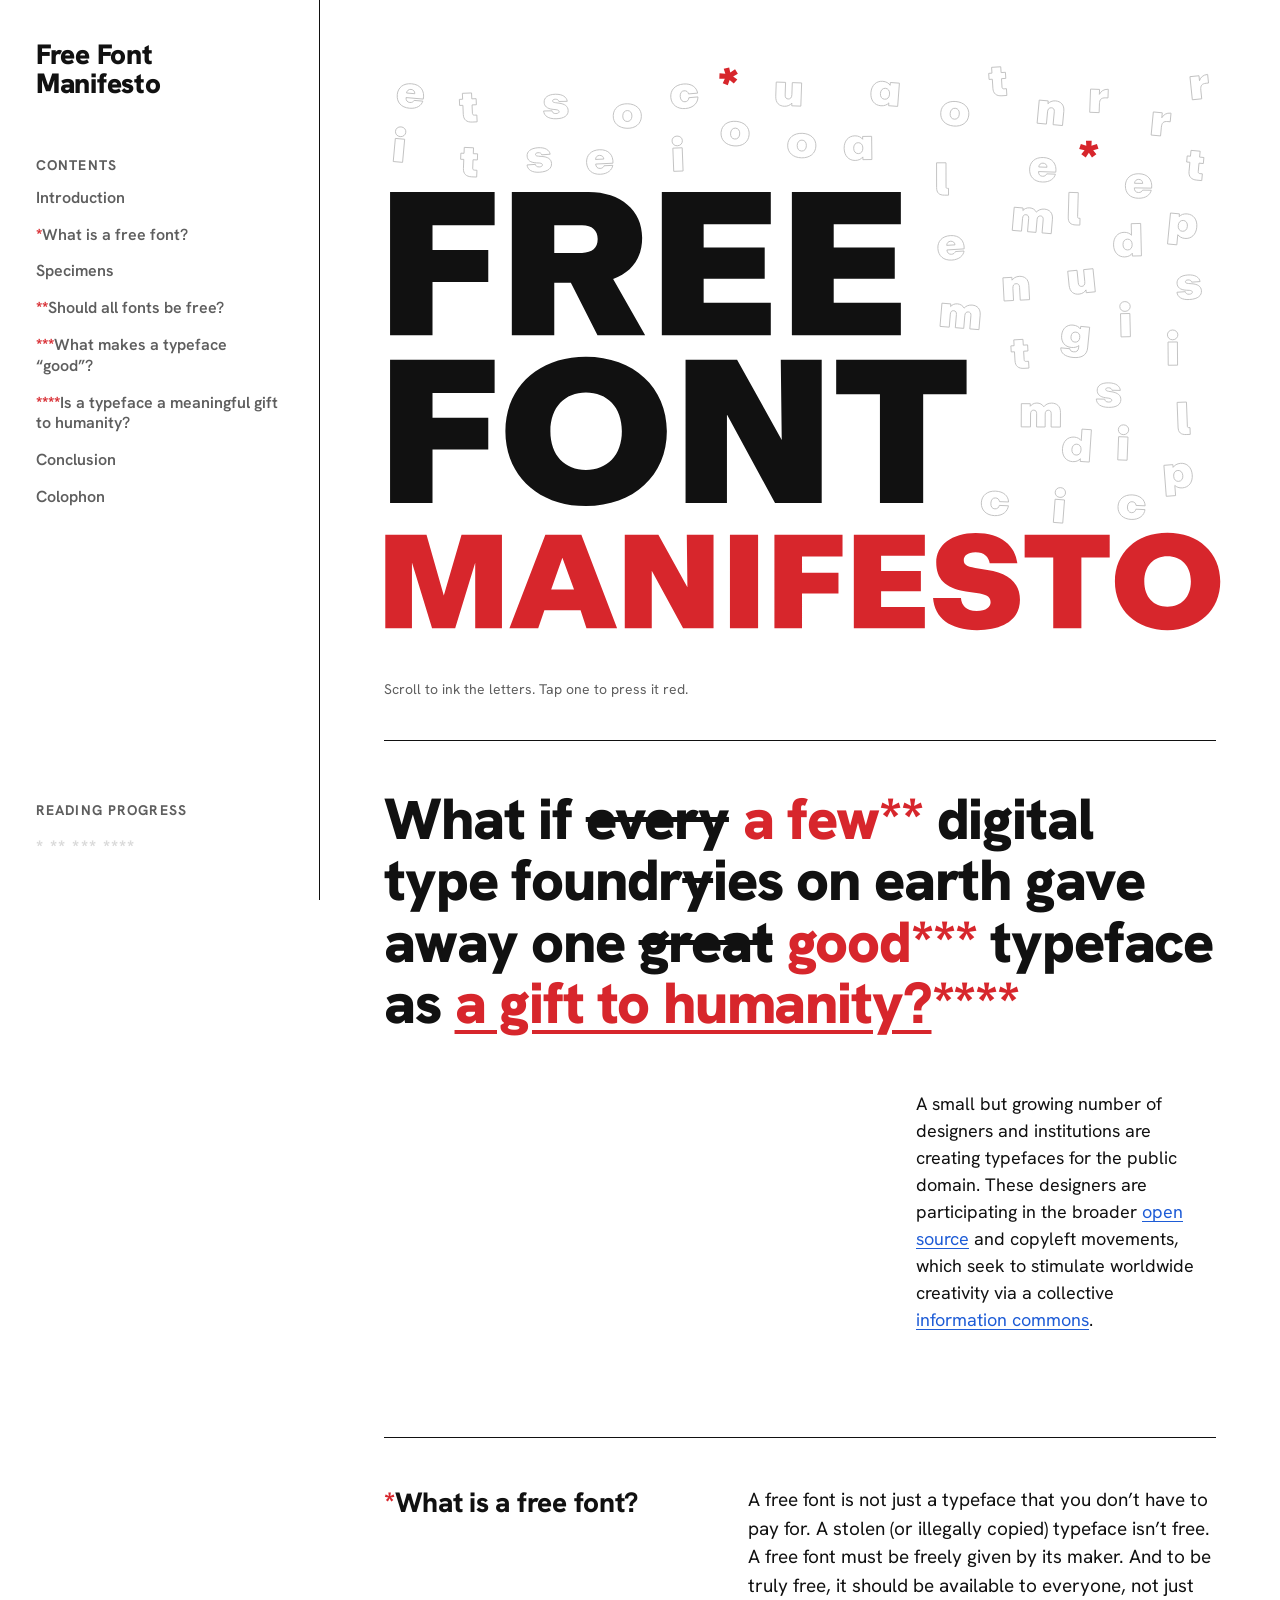
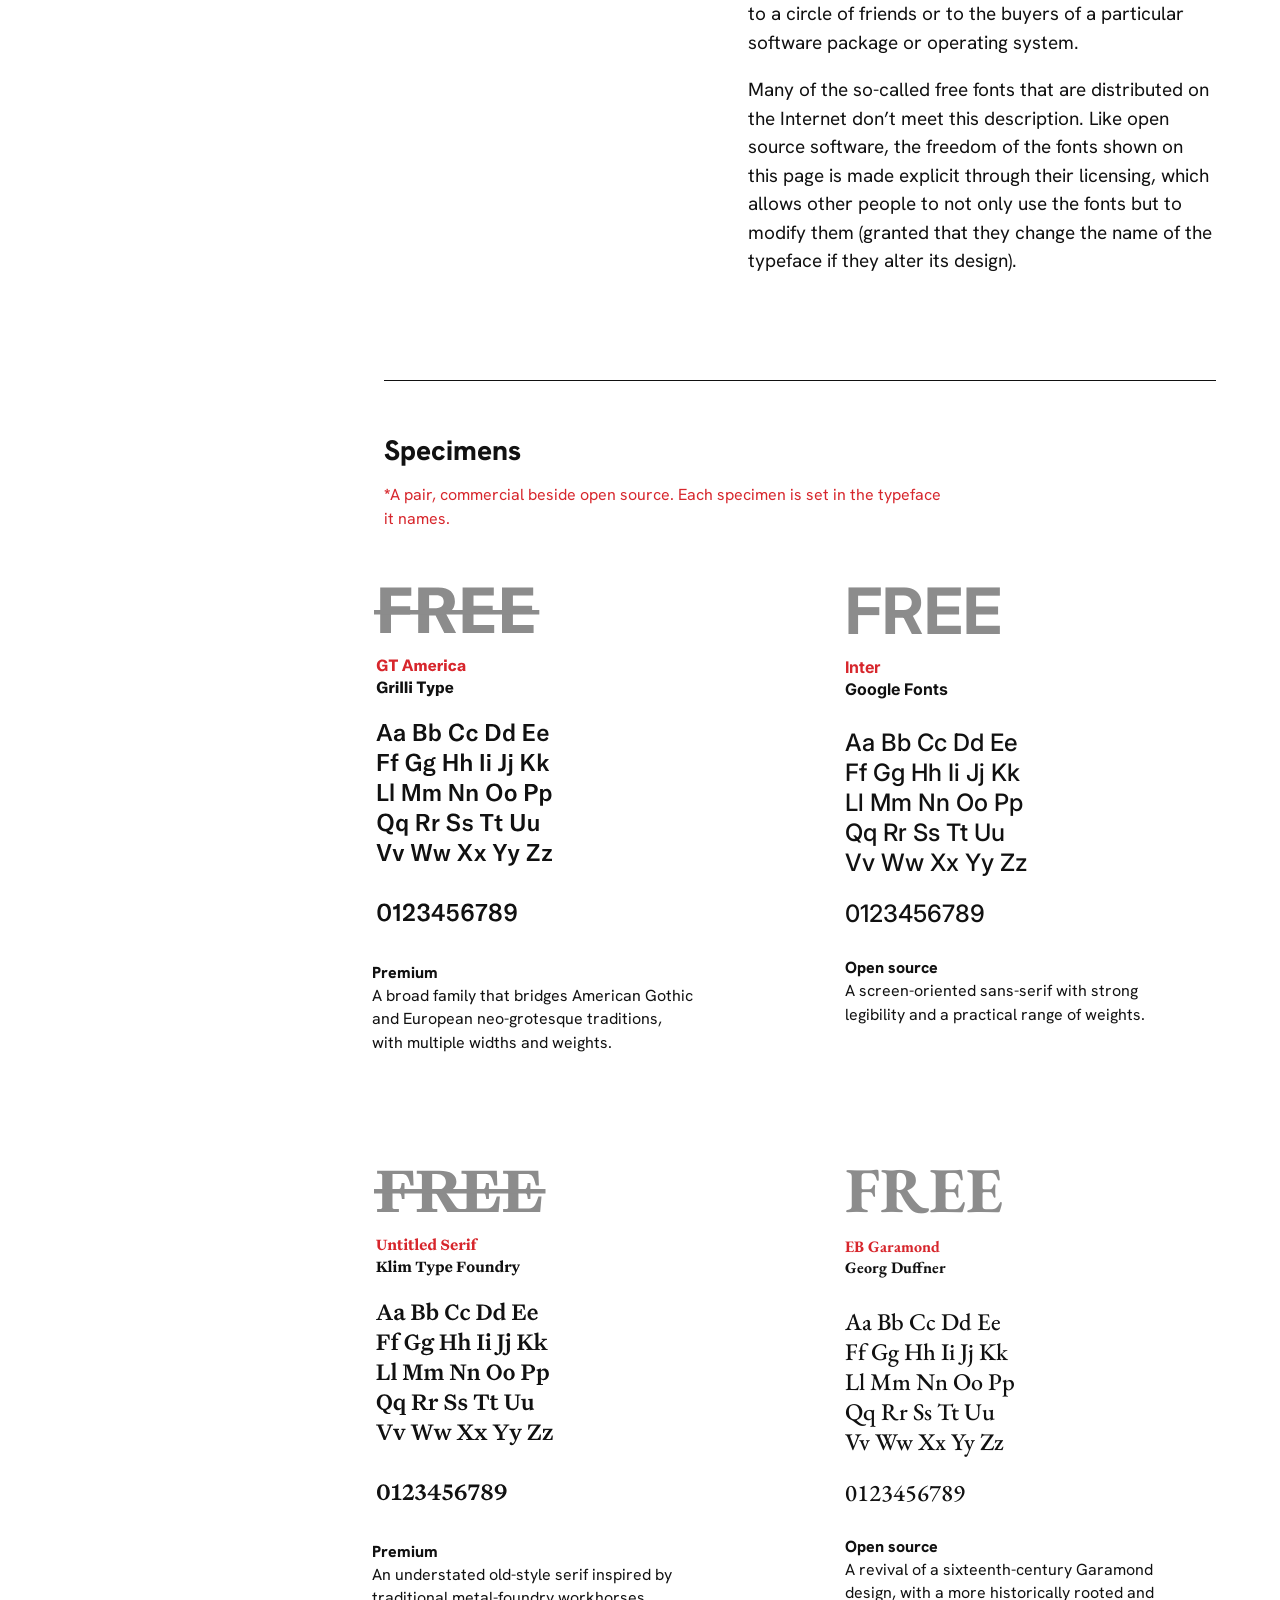
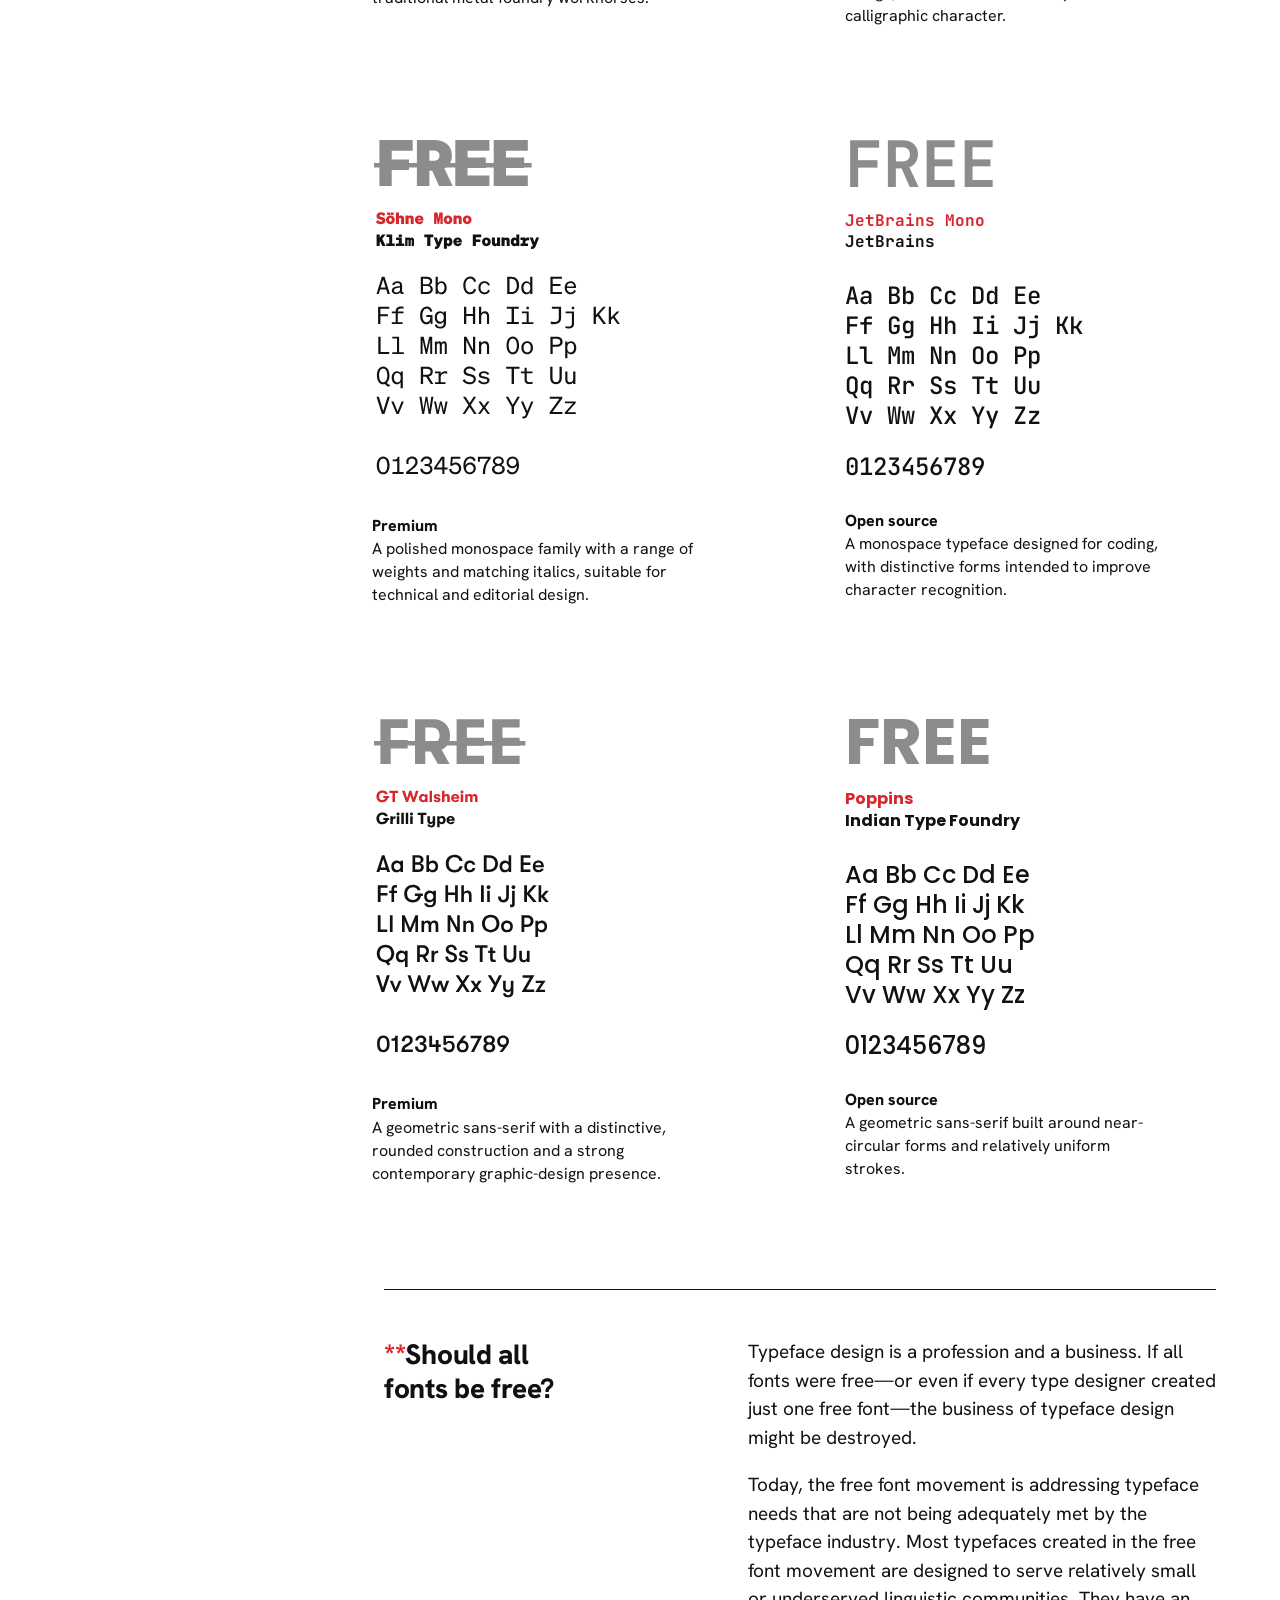
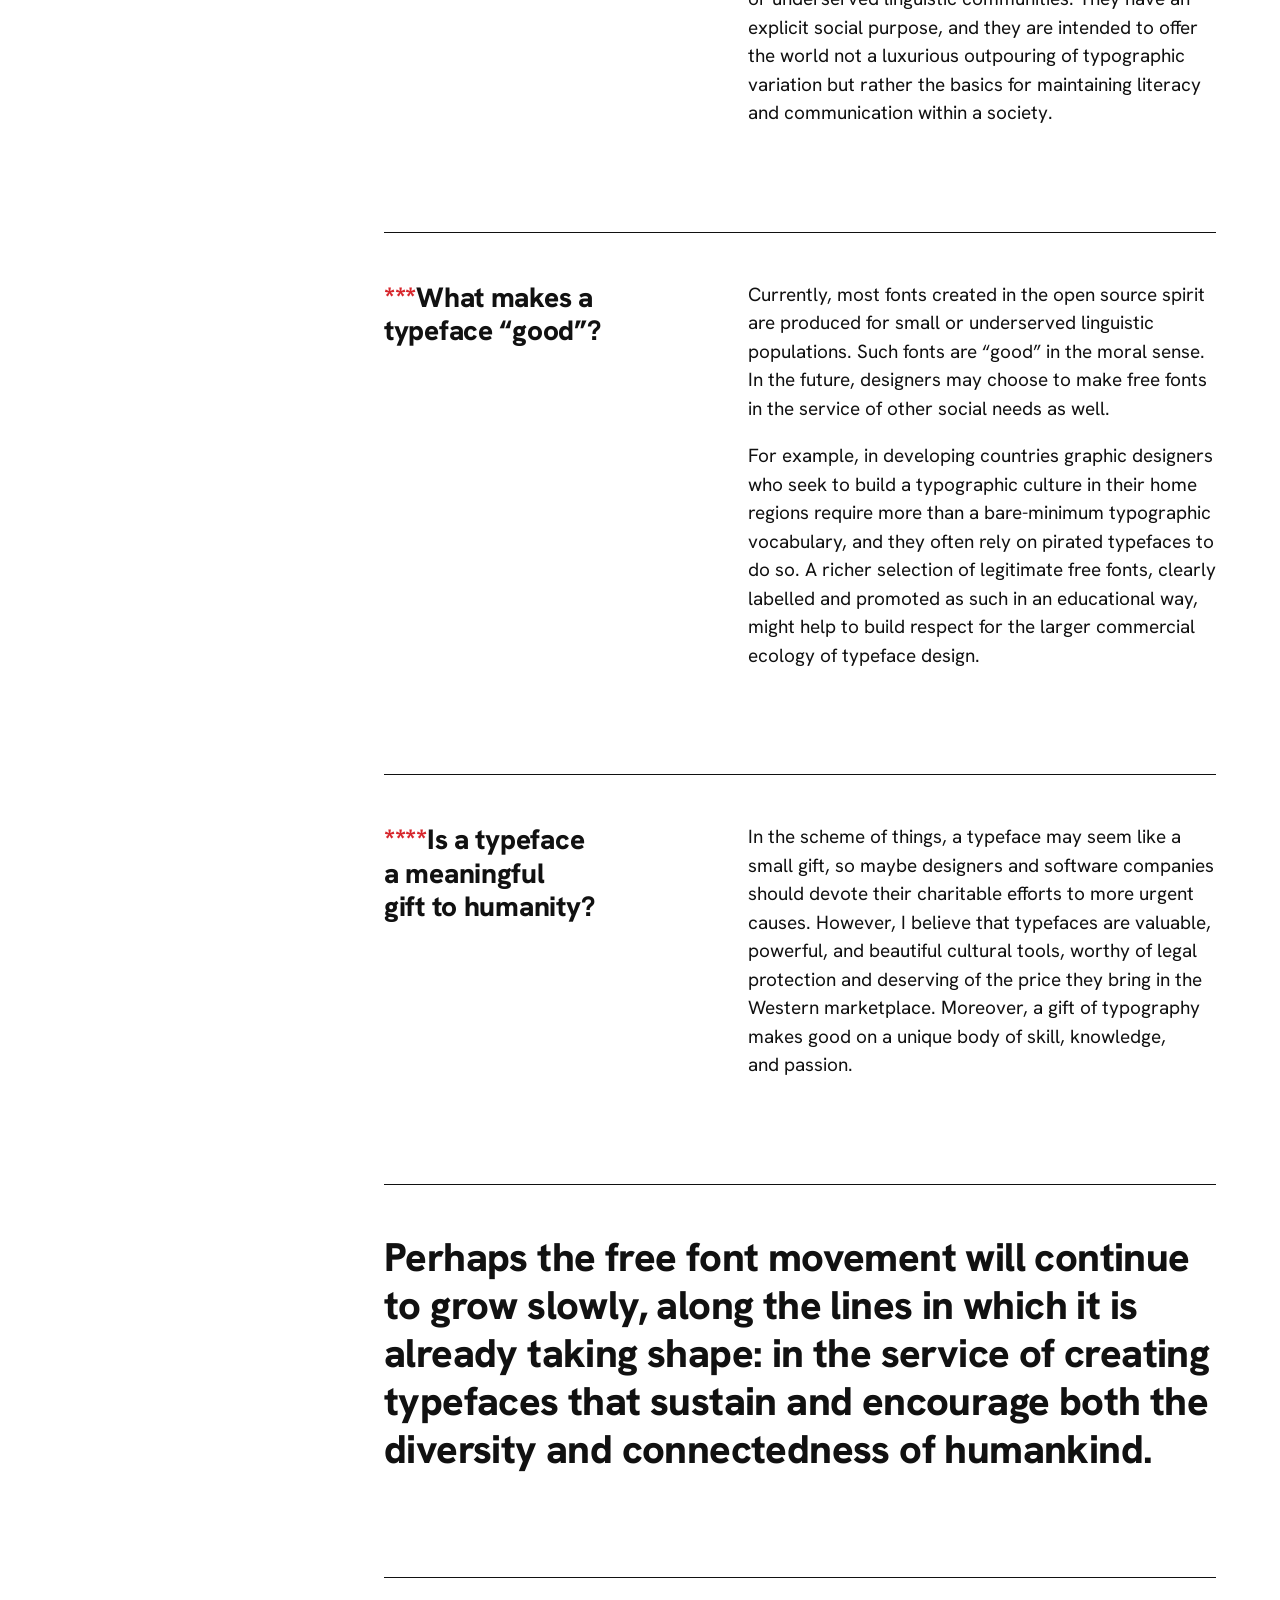
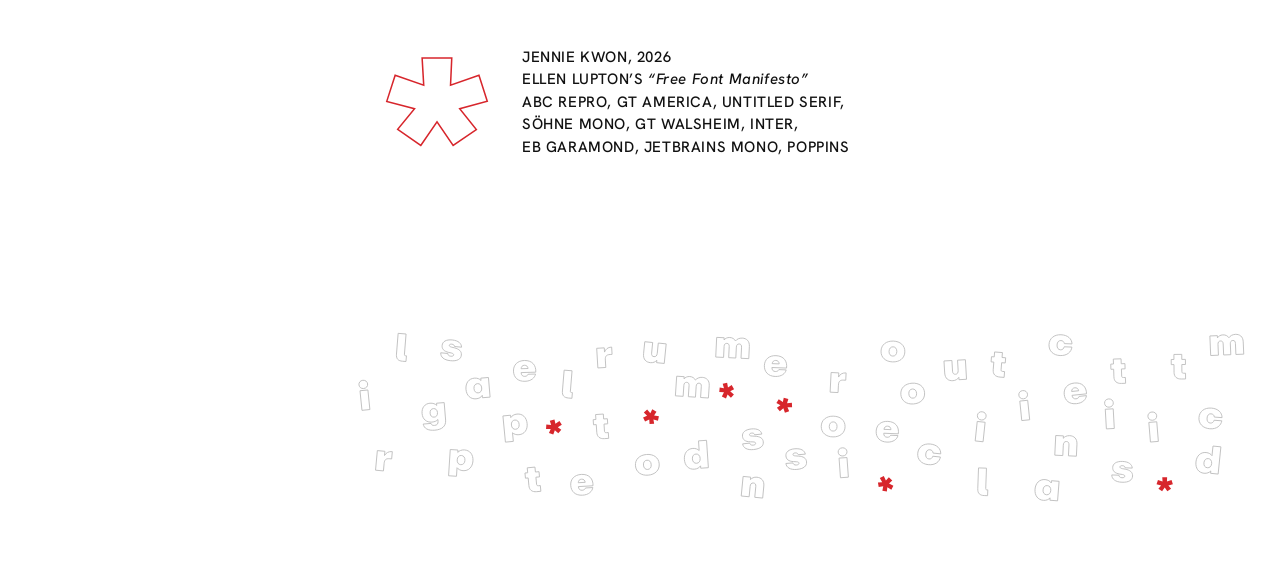
==== commit 8ca2cb84: "Centre specimen pairs; mobile stacks specimens in a centred column with double spacing between pairs" ====
--- a/index.html
+++ b/index.html
@@ -5,10 +5,15 @@
 <meta name="viewport" content="width=device-width, initial-scale=1">
 <title>Free Font Manifesto</title>
 <meta name="description" content="Free Font Manifesto — Ellen Lupton’s text, set by Jennie Kwon as an editorial web piece with four typeface pairs, commercial beside open source.">
+<link rel="icon" href="favicon.svg?v=20261029k" type="image/svg+xml">
+<link rel="icon" href="favicon-32.png?v=20261029k" sizes="32x32" type="image/png">
+<link rel="icon" href="favicon.ico?v=20261029k" sizes="any">
+<link rel="apple-touch-icon" href="apple-touch-icon.png?v=20261029k">
+<meta name="theme-color" content="#ffffff">
 <link rel="preconnect" href="https://fonts.googleapis.com">
 <link rel="preconnect" href="https://fonts.gstatic.com" crossorigin>
 <link href="https://fonts.googleapis.com/css2?family=Hanken+Grotesk:ital,wght@0,400;0,500;0,700;0,800;0,900;1,500&family=Inter:wght@500;700&family=EB+Garamond:wght@500;700&family=JetBrains+Mono:wght@500;700&family=Poppins:wght@500;700&display=swap" rel="stylesheet">
-<link rel="stylesheet" href="style.css?v=20261029h">
+<link rel="stylesheet" href="style.css?v=20261029k">
 </head>
 <body>
 <a class="skip" href="#main">Skip to content</a>
@@ -57,16 +62,16 @@
     <h2 id="h-spec">Specimens</h2>
     <p class="note"><span class="mark">*</span>A pair, commercial beside open source. Each specimen is set in the typeface it names.</p>
     <div class="pair">
-  <figure class="spec"><img src="img/gtamerica.svg?v=20261029h" width="400" height="358" alt="GT America by Grilli Type: the word FREE struck through, then its alphabet and numerals" loading="lazy"><figcaption class="cap"><b>Premium</b>A broad family that bridges American Gothic and European neo-grotesque traditions, with multiple widths and weights.</figcaption></figure>
+  <figure class="spec"><img src="img/gtamerica.svg?v=20261029k" width="304" height="358" alt="GT America by Grilli Type: the word FREE struck through, then its alphabet and numerals" loading="lazy"><figcaption class="cap"><b>Premium</b>A broad family that bridges American Gothic and European neo-grotesque traditions, with multiple widths and weights.</figcaption></figure>
   <figure class="spec"><div class="live" style="font-family:'Inter'"><p class="free">FREE</p><p class="name" style="font-family:'Inter'">Inter</p><p class="foundry">Google Fonts</p><p class="alpha">Aa Bb Cc Dd Ee<br>Ff Gg Hh Ii Jj Kk<br>Ll Mm Nn Oo Pp<br>Qq Rr Ss Tt Uu<br>Vv Ww Xx Yy Zz</p><p class="nums">0123456789</p></div><figcaption class="cap"><b>Open source</b>A screen-oriented sans-serif with strong legibility and a practical range of weights.</figcaption></figure>
 </div><div class="pair">
-  <figure class="spec"><img src="img/untitledserif.svg?v=20261029h" width="400" height="358" alt="Untitled Serif by Klim Type Foundry: the word FREE struck through, then its alphabet and numerals" loading="lazy"><figcaption class="cap"><b>Premium</b>An understated old-style serif inspired by traditional metal-foundry workhorses.</figcaption></figure>
+  <figure class="spec"><img src="img/untitledserif.svg?v=20261029k" width="304" height="358" alt="Untitled Serif by Klim Type Foundry: the word FREE struck through, then its alphabet and numerals" loading="lazy"><figcaption class="cap"><b>Premium</b>An understated old-style serif inspired by traditional metal-foundry workhorses.</figcaption></figure>
   <figure class="spec"><div class="live" style="font-family:'EB Garamond'"><p class="free">FREE</p><p class="name" style="font-family:'EB Garamond'">EB Garamond</p><p class="foundry">Georg Duffner</p><p class="alpha">Aa Bb Cc Dd Ee<br>Ff Gg Hh Ii Jj Kk<br>Ll Mm Nn Oo Pp<br>Qq Rr Ss Tt Uu<br>Vv Ww Xx Yy Zz</p><p class="nums">0123456789</p></div><figcaption class="cap"><b>Open source</b>A revival of a sixteenth-century Garamond design, with a more historically rooted and calligraphic character.</figcaption></figure>
 </div><div class="pair">
-  <figure class="spec"><img src="img/sohnemono.svg?v=20261029h" width="400" height="358" alt="Söhne Mono by Klim Type Foundry: the word FREE struck through, then its alphabet and numerals" loading="lazy"><figcaption class="cap"><b>Premium</b>A polished monospace family with a range of weights and matching italics, suitable for technical and editorial design.</figcaption></figure>
+  <figure class="spec"><img src="img/sohnemono.svg?v=20261029k" width="304" height="358" alt="Söhne Mono by Klim Type Foundry: the word FREE struck through, then its alphabet and numerals" loading="lazy"><figcaption class="cap"><b>Premium</b>A polished monospace family with a range of weights and matching italics, suitable for technical and editorial design.</figcaption></figure>
   <figure class="spec"><div class="live" style="font-family:'JetBrains Mono'"><p class="free">FREE</p><p class="name" style="font-family:'JetBrains Mono'">JetBrains Mono</p><p class="foundry">JetBrains</p><p class="alpha">Aa Bb Cc Dd Ee<br>Ff Gg Hh Ii Jj Kk<br>Ll Mm Nn Oo Pp<br>Qq Rr Ss Tt Uu<br>Vv Ww Xx Yy Zz</p><p class="nums">0123456789</p></div><figcaption class="cap"><b>Open source</b>A monospace typeface designed for coding, with distinctive forms intended to improve character recognition.</figcaption></figure>
 </div><div class="pair">
-  <figure class="spec"><img src="img/gtwalsheim.svg?v=20261029h" width="400" height="358" alt="GT Walsheim by Grilli Type: the word FREE struck through, then its alphabet and numerals" loading="lazy"><figcaption class="cap"><b>Premium</b>A geometric sans-serif with a distinctive, rounded construction and a strong contemporary graphic-design presence.</figcaption></figure>
+  <figure class="spec"><img src="img/gtwalsheim.svg?v=20261029k" width="304" height="358" alt="GT Walsheim by Grilli Type: the word FREE struck through, then its alphabet and numerals" loading="lazy"><figcaption class="cap"><b>Premium</b>A geometric sans-serif with a distinctive, rounded construction and a strong contemporary graphic-design presence.</figcaption></figure>
   <figure class="spec"><div class="live" style="font-family:'Poppins'"><p class="free">FREE</p><p class="name" style="font-family:'Poppins'">Poppins</p><p class="foundry">Indian Type Foundry</p><p class="alpha">Aa Bb Cc Dd Ee<br>Ff Gg Hh Ii Jj Kk<br>Ll Mm Nn Oo Pp<br>Qq Rr Ss Tt Uu<br>Vv Ww Xx Yy Zz</p><p class="nums">0123456789</p></div><figcaption class="cap"><b>Open source</b>A geometric sans-serif built around near-circular forms and relatively uniform strokes.</figcaption></figure>
 </div>
   </section>
@@ -110,6 +115,6 @@
   </section>
 </main>
 
-<script src="app.js?v=20261029h"></script>
+<script src="app.js?v=20261029k"></script>
 </body>
 </html>
--- a/style.css
+++ b/style.css
@@ -89,11 +89,18 @@
 
 .specimens h2{font-size:28px;margin-bottom:12px}
 .note{color:var(--red);font-size:16px;max-width:62ch;margin-bottom:48px}
-.pair{display:grid;gap:40px;padding:40px 0;border-top:1px solid #ddd}
-.pair:first-of-type{border-top:0;padding-top:0}
-@media (min-width:720px){ .pair{grid-template-columns:1fr 1fr;column-gap:48px} }
-.spec img{display:block;width:100%;max-width:400px;height:auto}
-.spec .live{max-width:400px}
+/* each pair is a centred block; on phones the two specimens stack, still centred,
+   and the space between pairs is double the space inside a pair */
+.pair{display:grid;grid-template-columns:min(100%,400px);justify-content:center;row-gap:56px}
+.pair+.pair{margin-top:112px}
+.spec{margin:0;width:100%}
+@media (min-width:720px){ .pair{grid-template-columns:repeat(2,min(46%,400px));column-gap:clamp(40px,7vw,120px)} .pair+.pair{margin-top:104px} }
+.spec img{display:block;width:304px;max-width:100%;height:auto}
+@media (max-width:719px){
+  /* every specimen is the same 300px column, centred on the screen */
+  .pair{grid-template-columns:min(304px,100%)}
+  .spec .cap{max-width:none}
+}
 .spec .free{font-size:64px;line-height:1;font-weight:700;margin:0 0 14px;color:var(--free)}
 .spec .name{font-size:16px;font-weight:700;color:var(--red);line-height:1.35}
 .spec .foundry{font-size:16px;font-weight:700;line-height:1.35;margin-bottom:28px}
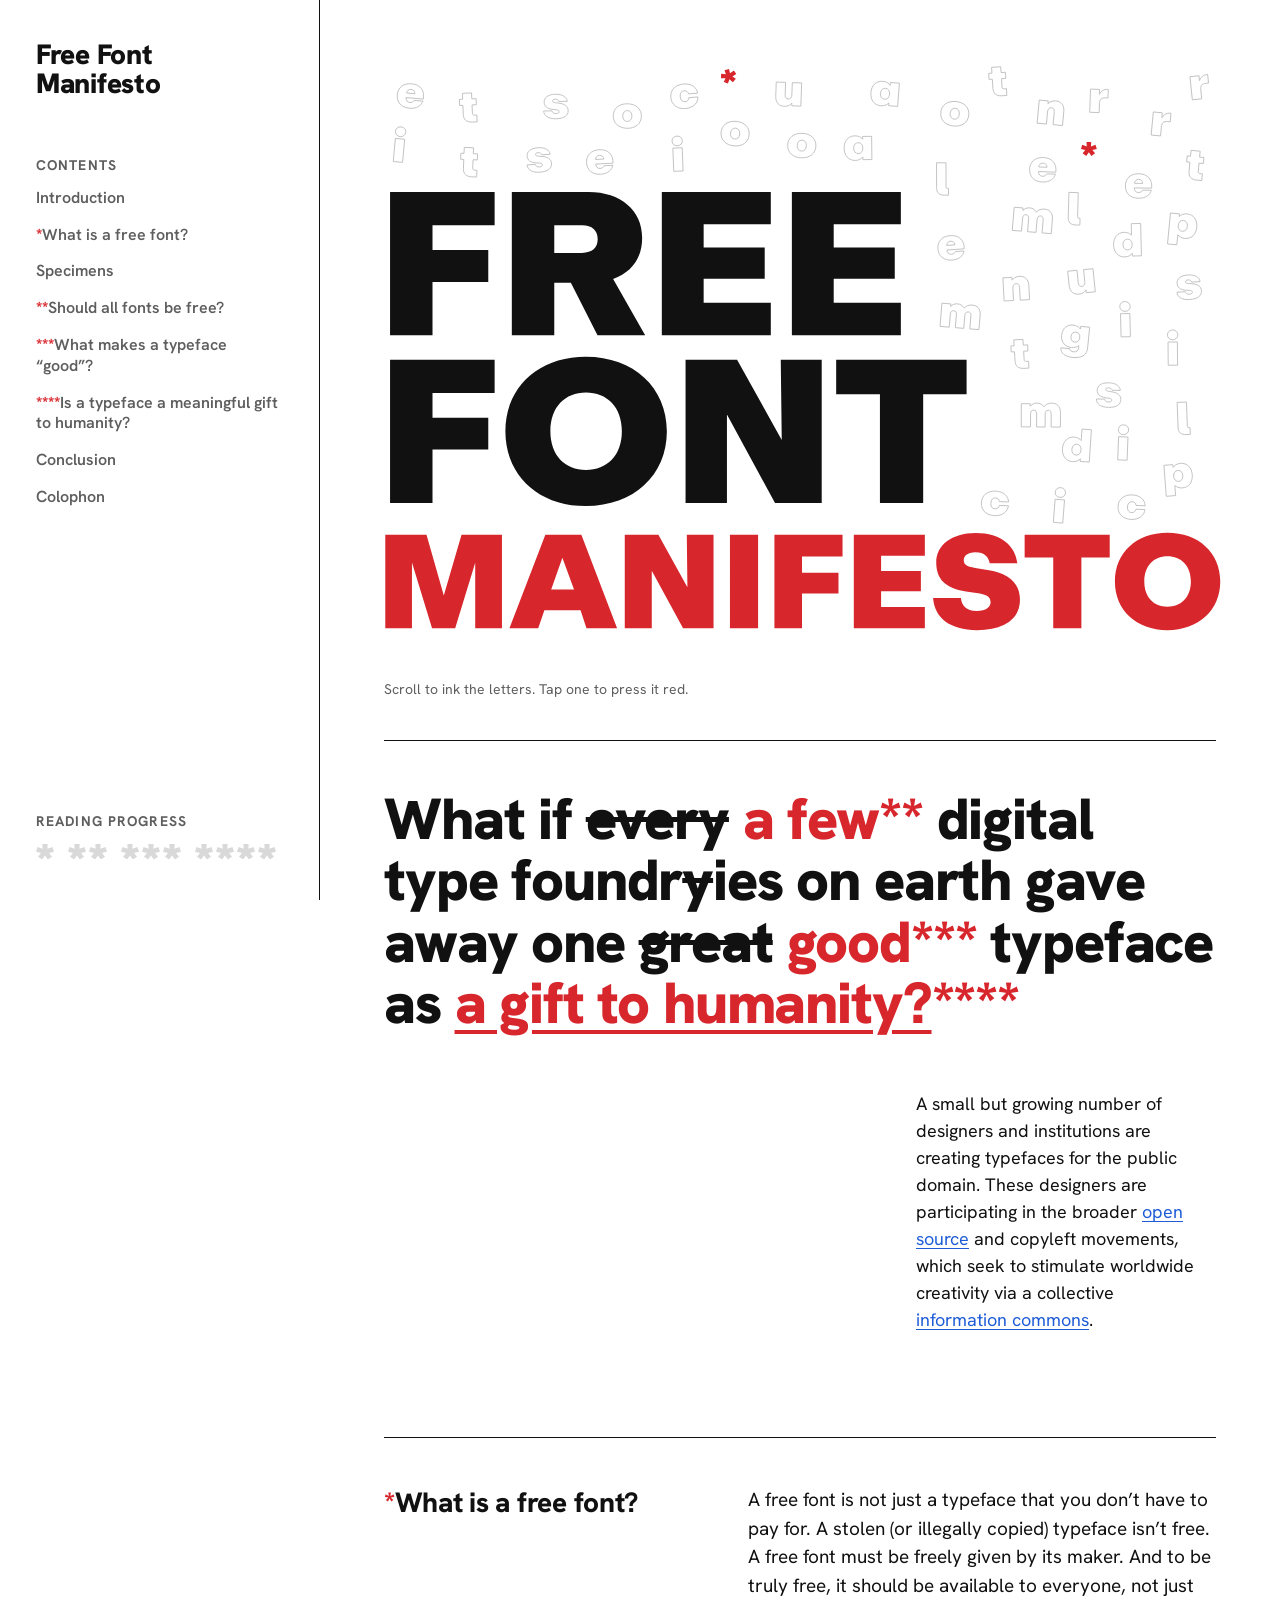
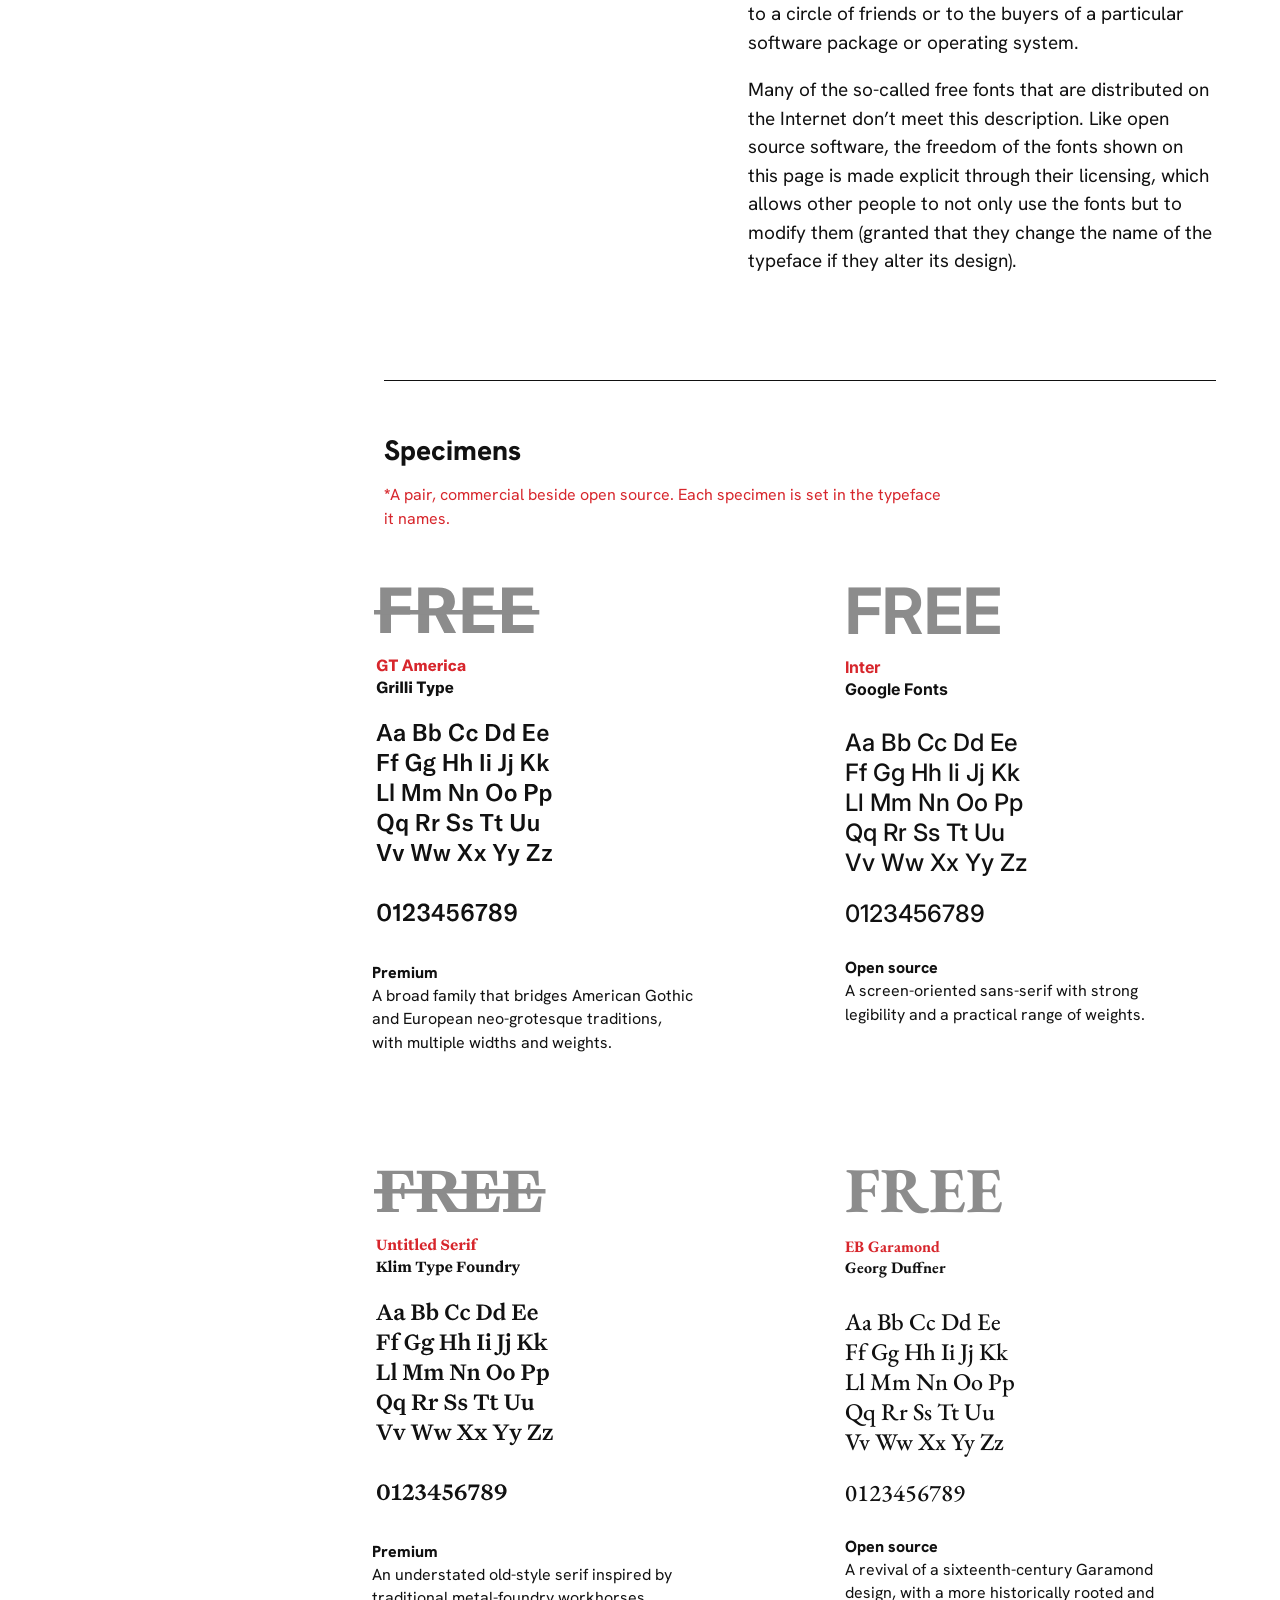
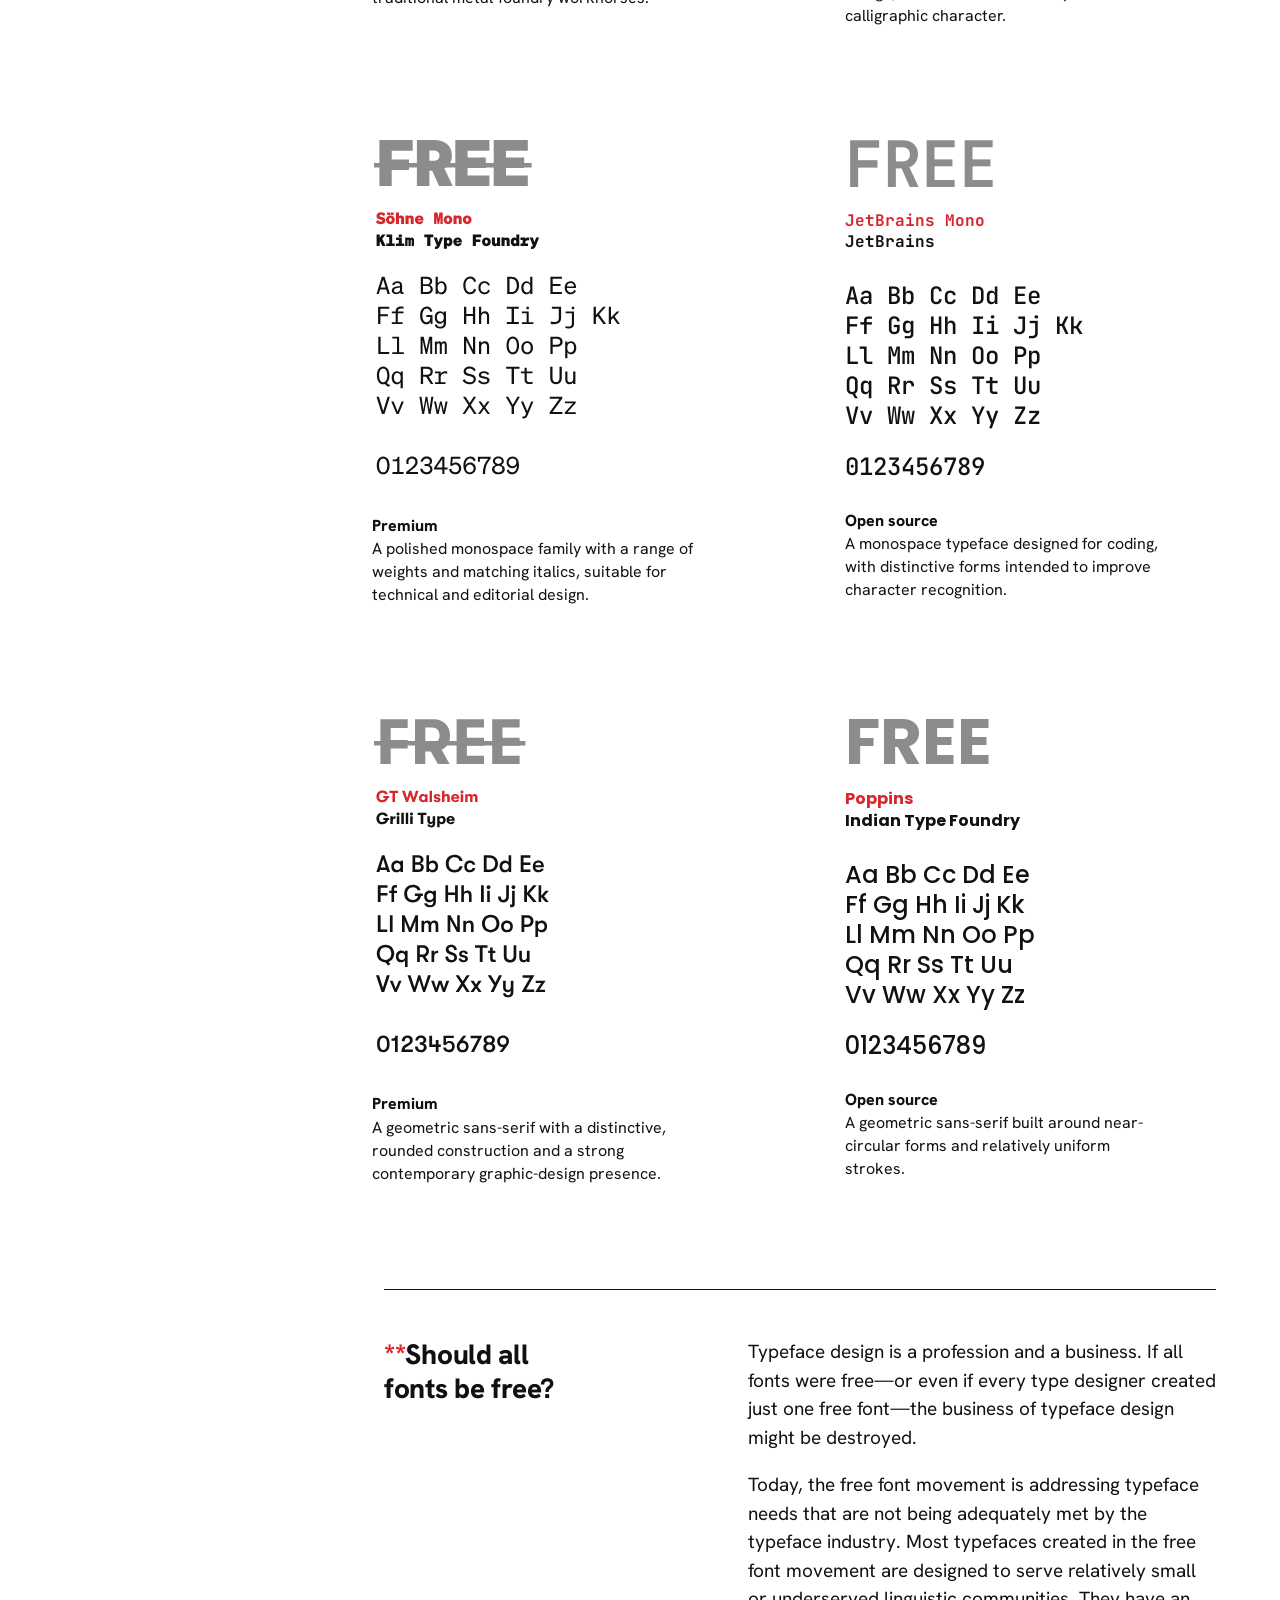
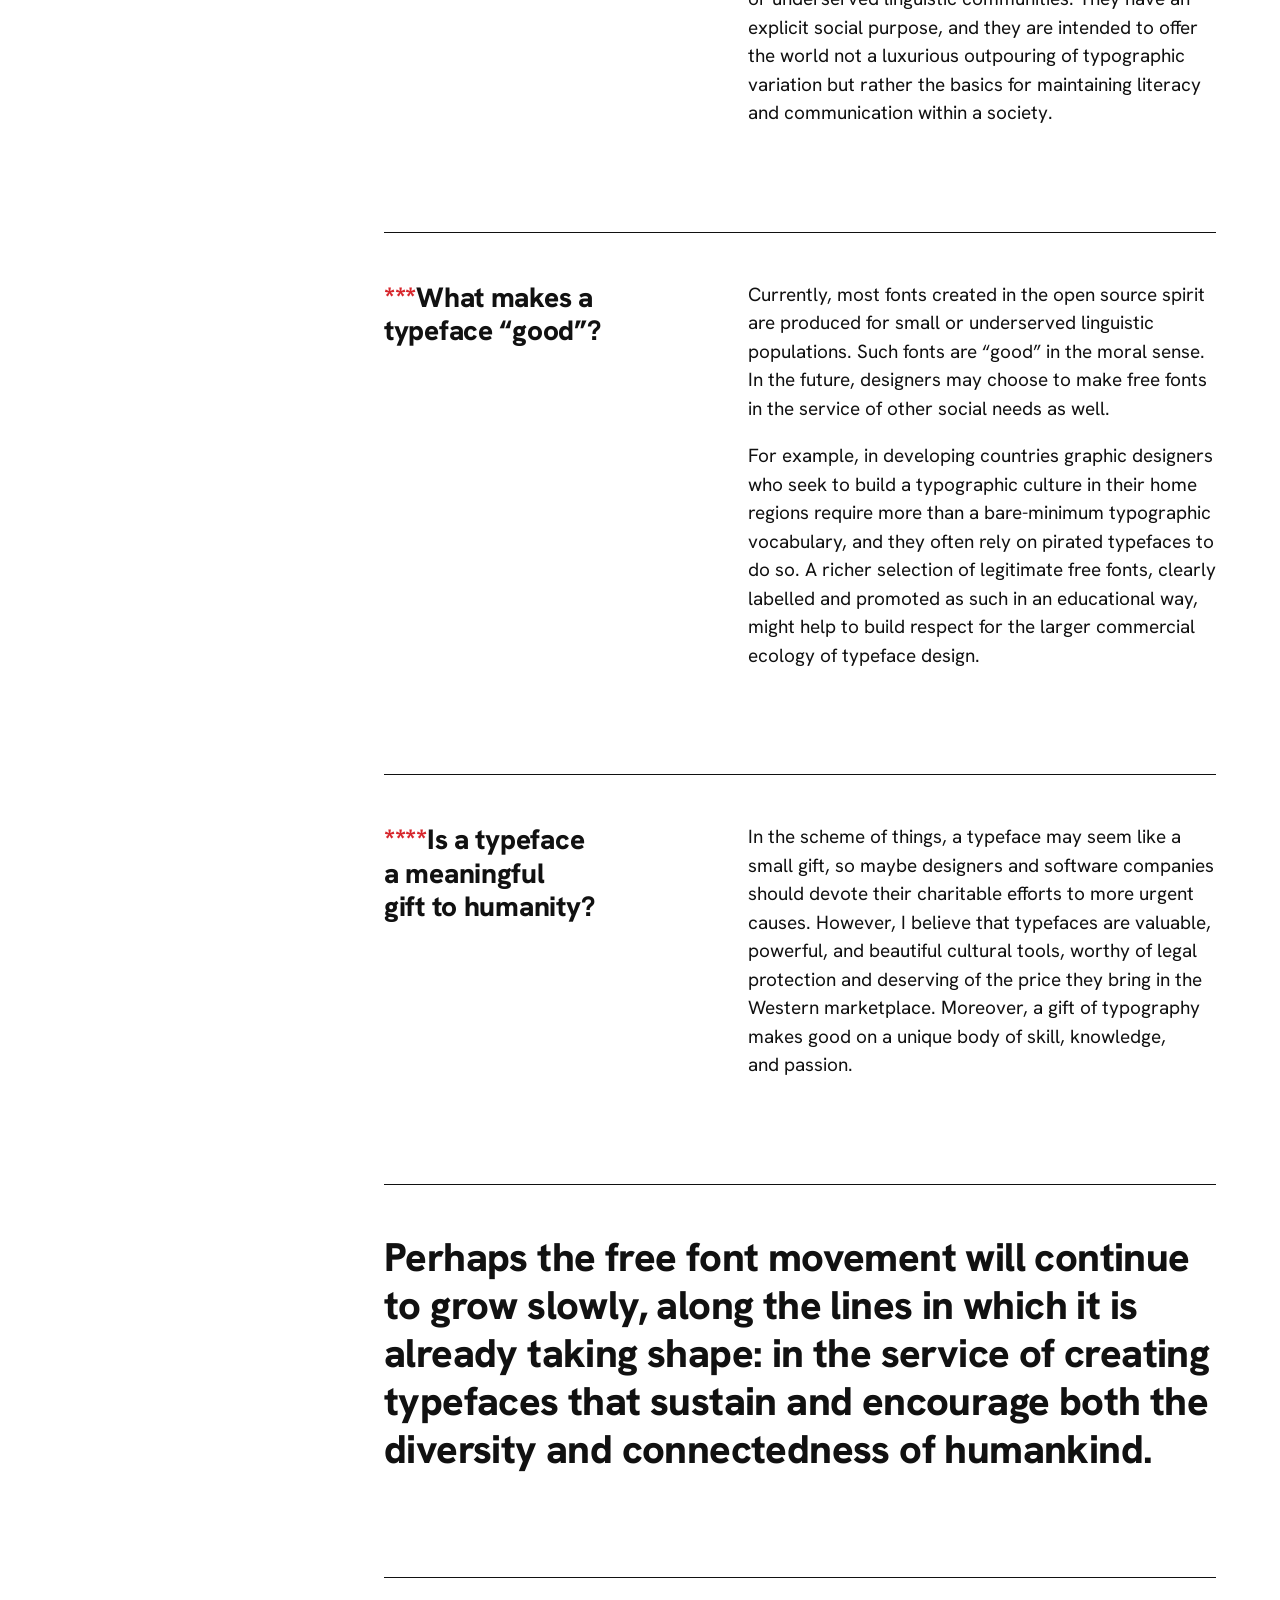
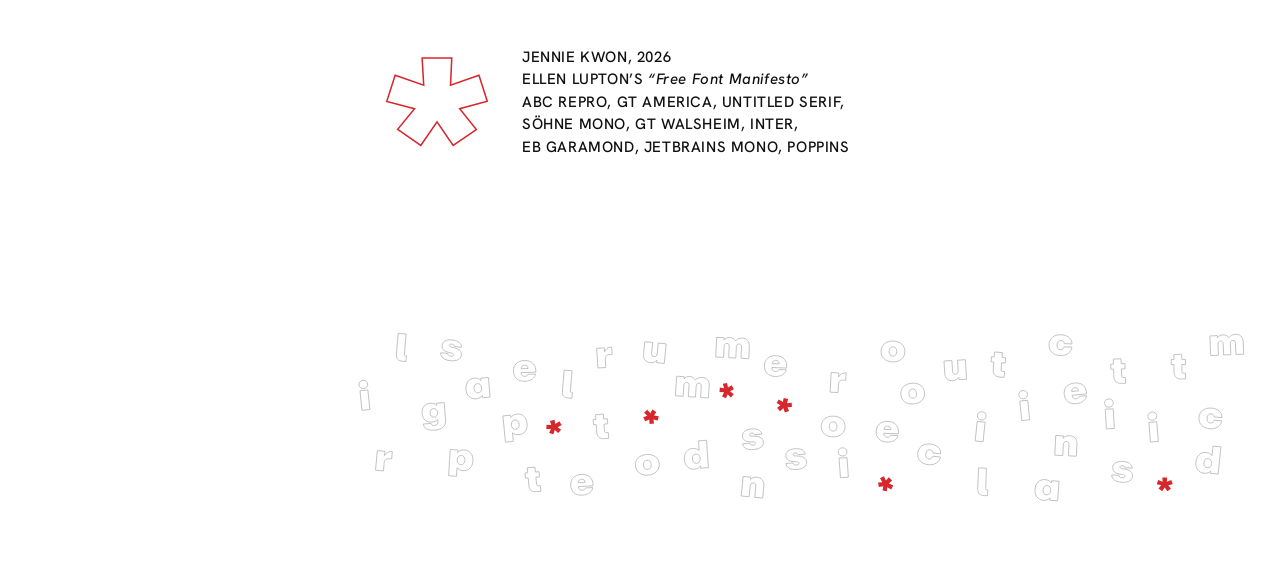
==== commit 919c5e9d: "One asterisk size: glyph-field asterisks and progress/index asterisks drawn at the same 18px" ====
--- a/index.html
+++ b/index.html
@@ -5,17 +5,18 @@
 <meta name="viewport" content="width=device-width, initial-scale=1">
 <title>Free Font Manifesto</title>
 <meta name="description" content="Free Font Manifesto — Ellen Lupton’s text, set by Jennie Kwon as an editorial web piece with four typeface pairs, commercial beside open source.">
-<link rel="icon" href="favicon.svg?v=20261029k" type="image/svg+xml">
-<link rel="icon" href="favicon-32.png?v=20261029k" sizes="32x32" type="image/png">
-<link rel="icon" href="favicon.ico?v=20261029k" sizes="any">
-<link rel="apple-touch-icon" href="apple-touch-icon.png?v=20261029k">
+<link rel="icon" href="favicon.svg?v=20261029l" type="image/svg+xml">
+<link rel="icon" href="favicon-32.png?v=20261029l" sizes="32x32" type="image/png">
+<link rel="icon" href="favicon.ico?v=20261029l" sizes="any">
+<link rel="apple-touch-icon" href="apple-touch-icon.png?v=20261029l">
 <meta name="theme-color" content="#ffffff">
 <link rel="preconnect" href="https://fonts.googleapis.com">
 <link rel="preconnect" href="https://fonts.gstatic.com" crossorigin>
 <link href="https://fonts.googleapis.com/css2?family=Hanken+Grotesk:ital,wght@0,400;0,500;0,700;0,800;0,900;1,500&family=Inter:wght@500;700&family=EB+Garamond:wght@500;700&family=JetBrains+Mono:wght@500;700&family=Poppins:wght@500;700&display=swap" rel="stylesheet">
-<link rel="stylesheet" href="style.css?v=20261029k">
+<link rel="stylesheet" href="style.css?v=20261029l">
 </head>
 <body>
+<svg width="0" height="0" style="position:absolute" aria-hidden="true"><symbol id="ast" viewBox="0 0 50.6 44"><path d="M17.1 44L25.3 32.1L33.4 44L45.1 36L36.7 25.5L50.6 21.7L46.4 8.6L32.1 13.6L32.7 0L17.8 0L18.6 13.6L4.2 8.6L0 21.8L14 25.5L5.5 35.9Z"/></symbol></svg>
 <a class="skip" href="#main">Skip to content</a>
 
 <header class="topbar">
@@ -27,21 +28,21 @@
   <a class="wordmark" href="#top">Free Font<br>Manifesto</a>
   <p class="label">Contents</p>
   <ol class="contents"><li><a href="#intro">Introduction</a></li><li><a href="#q1"><span class="m">*</span>What is a free font?</a></li><li><a href="#specimens">Specimens</a></li><li><a href="#q2"><span class="m">**</span>Should all fonts be free?</a></li><li><a href="#q3"><span class="m">***</span>What makes a typeface “good”?</a></li><li><a href="#q4"><span class="m">****</span>Is a typeface a meaningful gift to&nbsp;humanity?</a></li><li><a href="#conclusion">Conclusion</a></li><li><a href="#colophon">Colophon</a></li></ol>
-  <div class="progress" aria-hidden="true"><p class="label">Reading progress</p><p class="dots"><span>*</span> <span>**</span> <span>***</span> <span>****</span></p></div>
+  <div class="progress" aria-hidden="true"><p class="label">Reading progress</p><p class="dots"><span class="grp"><svg class="ast"><use href="#ast"/></svg></span><span class="grp"><svg class="ast"><use href="#ast"/></svg><svg class="ast"><use href="#ast"/></svg></span><span class="grp"><svg class="ast"><use href="#ast"/></svg><svg class="ast"><use href="#ast"/></svg><svg class="ast"><use href="#ast"/></svg></span><span class="grp"><svg class="ast"><use href="#ast"/></svg><svg class="ast"><use href="#ast"/></svg><svg class="ast"><use href="#ast"/></svg><svg class="ast"><use href="#ast"/></svg></span></p></div>
 </aside>
 
 <div class="index-menu" id="index-menu" role="dialog" aria-modal="true" aria-label="Index" hidden>
   <div class="index-head"><span class="wordmark">Free Font Manifesto</span><button class="close-btn" type="button">Close <span aria-hidden="true">✕</span></button></div>
   <p class="label">Contents</p>
   <ol class="contents"><li><a href="#intro">Introduction</a></li><li><a href="#q1"><span class="m">*</span>What is a free font?</a></li><li><a href="#specimens">Specimens</a></li><li><a href="#q2"><span class="m">**</span>Should all fonts be free?</a></li><li><a href="#q3"><span class="m">***</span>What makes a typeface “good”?</a></li><li><a href="#q4"><span class="m">****</span>Is a typeface a meaningful gift to&nbsp;humanity?</a></li><li><a href="#conclusion">Conclusion</a></li><li><a href="#colophon">Colophon</a></li></ol>
-  <p class="dots red" aria-hidden="true">* ** *** ****</p>
+  <p class="dots red" aria-hidden="true"><span class="grp"><svg class="ast"><use href="#ast"/></svg></span><span class="grp"><svg class="ast"><use href="#ast"/></svg><svg class="ast"><use href="#ast"/></svg></span><span class="grp"><svg class="ast"><use href="#ast"/></svg><svg class="ast"><use href="#ast"/></svg><svg class="ast"><use href="#ast"/></svg></span><span class="grp"><svg class="ast"><use href="#ast"/></svg><svg class="ast"><use href="#ast"/></svg><svg class="ast"><use href="#ast"/></svg><svg class="ast"><use href="#ast"/></svg></span></p>
 </div>
 
 <main id="main">
   <section class="cover" id="top" aria-label="Cover">
     <h1 class="sr-only">Free Font Manifesto</h1>
-    <svg xmlns="http://www.w3.org/2000/svg" class="field cover hero-d" viewBox="0 0 1088 760" width="1088" height="760" preserveAspectRatio="xMidYMid meet" style="aspect-ratio:1088/760" aria-hidden="true" focusable="false"><g class="glyphs"><path class="g" d="M854 523.5C858 523.5 860.9 521.9 862.6 519.6V522.7H872.9V486H862.2V499.1C860.5 497.1 857.7 495.6 854 495.6C846.6 495.6 841.6 501.2 841.6 509.6C841.6 518.1 846.6 523.5 854 523.5ZM857.5 515.8C854.4 515.8 852.3 513.4 852.3 509.6C852.3 505.8 854.4 503.4 857.5 503.4C860.7 503.4 862.7 505.8 862.7 509.6C862.7 513.4 860.7 515.8 857.5 515.8Z" transform="rotate(3.8 857.8 507.1)"/><path class="g" d="M348.4 145.4C357.8 145.4 364.3 140 364.3 131.5C364.3 123 357.8 117.6 348.4 117.6C339 117.6 332.4 123 332.4 131.5C332.4 140 339 145.4 348.4 145.4ZM348.4 137.7C345.3 137.7 343.2 135.3 343.2 131.5C343.2 127.7 345.3 125.3 348.4 125.3C351.5 125.3 353.6 127.7 353.6 131.5C353.6 135.3 351.5 137.7 348.4 137.7Z" transform="rotate(1.8 348.4 129.0)"/><path class="g" d="M774.5 340.4H785.2V326.6C785.2 323.5 786.3 321.5 789.1 321.5C791.5 321.5 792.8 322.9 792.8 325.8V340.4H803.4V324.3C803.4 316.7 798.8 313.4 793.1 313.4C789.1 313.4 786.2 315.3 784.7 317.3V314.1H774.5Z" transform="rotate(-3.0 788.8 324.8)"/><path class="g" d="M858.6 333C862.3 333 865.3 331.3 866.9 329V332.2H877.2V305.9H866.5V319.5C866.5 323.2 864.9 324.6 862.6 324.6C860.4 324.6 859 323.3 859 320.2V305.9H848.4V322C848.4 329.7 852.9 333 858.6 333Z" transform="rotate(-5.7 862.9 316.6)"/><path class="g" d="M907.5 381.7H918.1V355.4H907.5ZM912.7 352.9C916.3 352.9 918.7 350.3 918.7 347.3C918.7 344.3 916.3 341.8 912.7 341.8C909.1 341.8 906.9 344.3 906.9 347.3C906.9 350.3 909.1 352.9 912.7 352.9Z" transform="rotate(-1.4 912.8 366.1)"/><path class="g" d="M984.5 339.5C994 339.5 998.5 335.9 998.5 330.5C998.5 325.4 994.8 322.8 988.2 321.8L984.4 321.3C981.9 320.8 981.1 320.3 981.1 319.2C981.1 318.1 982 317.2 984.1 317.2C986.7 317.2 987.9 318.4 988.1 320H997.7C997.1 315.2 992.8 311.6 984.3 311.6C975.8 311.6 971.5 315.3 971.5 320.2C971.5 324.8 974.3 327.8 981.4 328.7L984.8 329.1C987.5 329.5 988.1 330.2 988.1 331.4C988.1 332.6 986.9 333.5 984.5 333.5C981.6 333.5 980.4 332 980.2 330.3H970.7C971 335.8 975.6 339.5 984.5 339.5Z" transform="rotate(-3.9 984.6 323.1)"/><path class="g" d="M785.8 263H796.3V248.4C796.3 245.7 797.3 244 799.7 244C802.1 244 803.2 245.5 803.2 248.1V263H812.8V248.4C812.8 245.7 814 244 816.4 244C818.7 244 819.7 245.5 819.7 248.1V263H830.1V246.5C830.1 239.2 825.8 235.9 820.1 235.9C816.2 235.9 813 237.6 811.3 240.1C809.6 237.5 806.9 235.9 803.4 235.9C799.8 235.9 797.3 237.6 795.9 239.6V236.7H785.8Z" transform="rotate(4.9 807.8 247.4)"/><path class="g" d="M957.2 561.4H967.8V549.9C969.5 551.8 972.4 553.3 976.1 553.3C983.5 553.3 988.4 547.8 988.4 539.4C988.4 530.9 983.5 525.4 976.1 525.4C972.2 525.4 969.1 527.1 967.4 529.3V526.2H957.2ZM972.5 545.6C969.3 545.6 967.3 543.2 967.3 539.4C967.3 535.6 969.3 533.2 972.5 533.2C975.6 533.2 977.7 535.6 977.7 539.4C977.7 543.2 975.6 545.6 972.5 545.6Z" transform="rotate(-4.4 972.2 536.9)"/><path class="g" d="M171.8 138.5H177.4V130.8H174.9C173.3 130.8 172.5 130.2 172.5 128.6V119.1H177.4V112.2H172.5V105.5H162.1V112.2H158.4V119.1H162.1V129.4C162.1 135.4 165.4 138.5 171.8 138.5Z" transform="rotate(-2.5 168.3 122.9)"/><path class="g" d="M247.9 195.2C257.4 195.2 261.9 191.6 261.9 186.2C261.9 181.1 258.2 178.5 251.6 177.6L247.8 177C245.3 176.6 244.5 176 244.5 174.9C244.5 173.8 245.4 173 247.5 173C250.1 173 251.3 174.1 251.5 175.7H261.1C260.5 170.9 256.2 167.4 247.7 167.4C239.2 167.4 234.9 171.1 234.9 175.9C234.9 180.6 237.7 183.5 244.8 184.4L248.2 184.8C250.9 185.3 251.5 186 251.5 187.1C251.5 188.4 250.3 189.2 247.9 189.2C245 189.2 243.8 187.7 243.6 186H234.1C234.4 191.5 239 195.2 247.9 195.2Z" transform="rotate(-4.0 248.0 178.8)"/><path class="g" d="M920 588.7C929.4 588.7 934.7 583.3 935.2 576.9H924.9C924.4 579.5 922.8 581 920.1 581C917.2 581 915.2 578.8 915.2 574.8C915.3 570.8 917.2 568.6 920.1 568.6C922.8 568.6 924.5 570.1 924.9 572.6H935.2C934.7 565.9 929.3 560.9 920 560.9C910.8 560.9 904.5 566.3 904.5 574.8C904.5 583.2 910.8 588.7 920 588.7Z" transform="rotate(2.5 919.8 572.4)"/><path class="g" d="M893.9 461.7C903.3 461.7 907.8 458.1 907.8 452.7C907.8 447.6 904.1 445 897.6 444L893.7 443.5C891.3 443.1 890.4 442.5 890.4 441.4C890.4 440.3 891.3 439.5 893.5 439.5C896 439.5 897.2 440.6 897.5 442.2H907C906.4 437.4 902.1 433.9 893.7 433.9C885.1 433.9 880.8 437.5 880.8 442.4C880.8 447.1 883.6 450 890.7 450.9L894.1 451.3C896.8 451.7 897.5 452.5 897.5 453.6C897.5 454.9 896.3 455.7 893.8 455.7C890.9 455.7 889.7 454.2 889.6 452.5H880C880.3 458 885 461.7 893.9 461.7Z" transform="rotate(1.3 893.9 445.3)"/><path class="g" d="M470.7 165.4C480.1 165.4 486.6 159.9 486.6 151.4C486.6 142.9 480.1 137.5 470.7 137.5C461.3 137.5 454.7 142.9 454.7 151.4C454.7 159.9 461.3 165.4 470.7 165.4ZM470.7 157.6C467.6 157.6 465.5 155.3 465.5 151.4C465.5 147.6 467.6 145.2 470.7 145.2C473.8 145.2 475.9 147.6 475.9 151.4C475.9 155.3 473.8 157.6 470.7 157.6Z" transform="rotate(5.0 470.7 149.0)"/><path class="g" d="M927.8 224.7C936.4 224.7 941.1 220.4 942.2 215.4H932.4C931.7 217 930.3 218.2 927.7 218.2C924.8 218.2 923 216.3 923 213H942.6C943.5 203.7 938.3 196.9 927.8 196.9C918.6 196.9 912.8 202.4 912.8 210.6C912.8 219.1 918.3 224.7 927.8 224.7ZM932.4 207.8H923.1C923.3 205 925.1 203.3 927.8 203.3C930.5 203.3 932.3 205 932.4 207.8Z" transform="rotate(0.9 927.7 208.4)"/><path class="g" d="M606.4 181.8C610.4 181.8 613.4 180.2 615.1 177.9V181H625.3V154.7H615.1V157.9C613.4 155.5 610.4 153.9 606.4 153.9C599 153.9 594 159.4 594 167.9C594 176.3 599 181.8 606.4 181.8ZM610 174.1C606.9 174.1 604.8 171.7 604.8 167.9C604.8 164.1 606.9 161.7 610 161.7C613.2 161.7 615.2 164.1 615.2 167.9C615.2 171.7 613.2 174.1 610 174.1Z" transform="rotate(-0.7 610.3 165.4)"/><path class="g" d="M981.1 492.6H985.7V484.9H984.5C983.3 484.9 982.8 484.4 982.8 483.1V455.8H972.2V483.8C972.2 490 975.1 492.6 981.1 492.6Z" transform="rotate(-2.2 978.4 477.0)"/><path class="g" d="M872.9 127.6H883.6V117.7C883.6 112.6 885.2 110.6 890.4 110.6H893V100.8H892.6C887.9 100.8 884.8 103.2 883.1 106.9V101.3H872.9Z" transform="rotate(2.1 882.1 112.0)"/><path class="g" d="M84.4 183.6H95V157.3H84.4ZM89.7 154.8C93.2 154.8 95.6 152.2 95.6 149.2C95.6 146.2 93.2 143.7 89.7 143.7C86.1 143.7 83.8 146.2 83.8 149.2C83.8 152.2 86.1 154.8 89.7 154.8Z" transform="rotate(5.2 89.7 168.0)"/><path class="g" d="M707.7 221.2H712.3V213.5H711.1C709.9 213.5 709.5 213.1 709.5 211.8V184.5H698.8V212.4C698.8 218.7 701.7 221.2 707.7 221.2Z" transform="rotate(-0.1 705.0 205.6)"/><path class="g" d="M526.9 120.6C530.6 120.6 533.6 119 535.2 116.7V119.8H545.5V93.5H534.9V107.2C534.9 110.8 533.2 112.2 530.9 112.2C528.7 112.2 527.3 110.9 527.3 107.8V93.5H516.7V109.6C516.7 117.4 521.2 120.6 526.9 120.6Z" transform="rotate(2.0 531.2 104.2)"/><path class="g" d="M814.1 141H824.7V127.2C824.7 124.1 825.9 122.1 828.7 122.1C831 122.1 832.3 123.4 832.3 126.3V141H843V124.8C843 117.2 838.4 113.9 832.6 113.9C828.7 113.9 825.8 115.8 824.3 117.9V114.7H814.1Z" transform="rotate(5.3 828.4 125.4)"/><path class="g" d="M819.3 206.3C827.9 206.3 832.6 201.9 833.7 196.9H823.9C823.1 198.6 821.8 199.8 819.2 199.8C816.3 199.8 814.5 197.8 814.5 194.6H834.1C835 185.3 829.7 178.5 819.3 178.5C810 178.5 804.3 184 804.3 192.2C804.3 200.7 809.8 206.3 819.3 206.3ZM823.9 189.4H814.6C814.8 186.6 816.5 184.9 819.2 184.9C821.9 184.9 823.8 186.5 823.9 189.4Z" transform="rotate(2.0 819.2 189.9)"/><path class="g" d="M943.4 154H954.1V144.1C954.1 139 955.7 137 960.9 137H963.5V127.2H963.1C958.4 127.2 955.3 129.6 953.6 133.3V127.7H943.4Z" transform="rotate(5.4 952.6 138.4)"/><path class="g" d="M961.2 413.9H971.8V387.6H961.2ZM966.5 385.1C970 385.1 972.4 382.5 972.4 379.5C972.4 376.5 970 374 966.5 374C962.9 374 960.6 376.5 960.6 379.5C960.6 382.5 962.9 385.1 966.5 385.1Z" transform="rotate(-0.5 966.5 398.3)"/><path class="g" d="M636.9 120.2C640.9 120.2 643.9 118.6 645.6 116.3V119.5H655.9V93.1H645.6V96.3C643.9 94 640.9 92.4 636.9 92.4C629.5 92.4 624.5 97.9 624.5 106.3C624.5 114.8 629.5 120.2 636.9 120.2ZM640.5 112.5C637.4 112.5 635.3 110.2 635.3 106.3C635.3 102.5 637.4 100.1 640.5 100.1C643.7 100.1 645.7 102.5 645.7 106.3C645.7 110.2 643.7 112.5 640.5 112.5Z" transform="rotate(4.3 640.8 103.9)"/><path class="g" d="M719.6 142.9C729 142.9 735.6 137.5 735.6 128.9C735.6 120.4 729 115 719.6 115C710.2 115 703.7 120.4 703.7 128.9C703.7 137.5 710.2 142.9 719.6 142.9ZM719.6 135.1C716.5 135.1 714.4 132.8 714.4 128.9C714.4 125.1 716.5 122.7 719.6 122.7C722.8 122.7 724.8 125.1 724.8 128.9C724.8 132.8 722.8 135.1 719.6 135.1Z" transform="rotate(5.4 719.6 126.5)"/><path class="g" d="M715.1 294.8C723.7 294.8 728.4 290.4 729.5 285.4H719.7C718.9 287 717.6 288.2 715 288.2C712.1 288.2 710.3 286.3 710.2 283H729.8C730.8 273.8 725.5 267 715.1 267C705.8 267 700.1 272.5 700.1 280.7C700.1 289.2 705.6 294.8 715.1 294.8ZM719.7 277.8H710.3C710.6 275.1 712.3 273.4 715 273.4C717.7 273.4 719.6 275 719.7 277.8Z" transform="rotate(-3.6 715.0 278.4)"/><path class="g" d="M765.1 584.4C774.5 584.4 779.8 579 780.4 572.6H770.1C769.6 575.2 768 576.7 765.2 576.7C762.3 576.7 760.3 574.5 760.4 570.5C760.4 566.5 762.3 564.3 765.3 564.3C767.9 564.3 769.7 565.7 770.1 568.3H780.4C779.9 561.5 774.4 556.6 765.1 556.6C756 556.6 749.6 562 749.6 570.5C749.6 578.8 755.9 584.4 765.1 584.4Z" transform="rotate(2.3 764.9 568.0)"/><path class="g" d="M911.6 291.1C915.7 291.1 918.6 289.5 920.3 287.1V290.3H930.6V253.6H919.9V266.7C918.2 264.7 915.3 263.2 911.6 263.2C904.3 263.2 899.3 268.7 899.3 277.2C899.3 285.6 904.3 291.1 911.6 291.1ZM915.2 283.3C912.1 283.3 910 281 910 277.2C910 273.4 912.1 271 915.2 271C918.4 271 920.4 273.4 920.4 277.2C920.4 281 918.4 283.3 915.2 283.3Z" transform="rotate(-1.4 915.5 274.7)"/><path class="g" d="M267.2 134.6C276.6 134.6 281.1 131.1 281.1 125.7C281.1 120.6 277.4 118 270.9 117L267 116.4C264.6 116 263.7 115.5 263.7 114.4C263.7 113.3 264.6 112.4 266.8 112.4C269.3 112.4 270.5 113.6 270.8 115.1H280.3C279.7 110.4 275.4 106.8 267 106.8C258.4 106.8 254.1 110.5 254.1 115.4C254.1 120 256.9 122.9 264 123.9L267.4 124.3C270.1 124.7 270.8 125.4 270.8 126.6C270.8 127.8 269.6 128.7 267.1 128.7C264.2 128.7 263 127.2 262.9 125.5H253.3C253.6 131 258.3 134.6 267.2 134.6Z" transform="rotate(-1.2 267.3 118.3)"/><path class="g" d="M797 417.7H802.6V410H800.1C798.5 410 797.7 409.5 797.7 407.8V398.3H802.6V391.4H797.7V384.8H787.3V391.4H783.6V398.3H787.3V408.6C787.3 414.6 790.6 417.7 797 417.7Z" transform="rotate(-3.4 793.5 402.1)"/><path class="g" d="M400.3 194H410.9V167.7H400.3ZM405.5 165.2C409.1 165.2 411.4 162.7 411.4 159.7C411.4 156.6 409.1 154.2 405.5 154.2C401.9 154.2 399.7 156.6 399.7 159.7C399.7 162.7 401.9 165.2 405.5 165.2Z" transform="rotate(-2.2 405.6 178.4)"/><path class="g" d="M703.9 371.8H714.4V357.1C714.4 354.5 715.4 352.8 717.8 352.8C720.2 352.8 721.3 354.2 721.3 356.8V371.8H730.9V357.1C730.9 354.4 732.1 352.8 734.5 352.8C736.8 352.8 737.8 354.2 737.8 356.8V371.8H748.2V355.3C748.2 348 743.9 344.7 738.2 344.7C734.3 344.7 731.1 346.4 729.4 348.9C727.7 346.3 725 344.7 721.5 344.7C717.9 344.7 715.4 346.4 714 348.4V345.4H703.9Z" transform="rotate(4.8 725.9 356.2)"/><path class="g" d="M794.8 483.9H805.3V469.3C805.3 466.6 806.3 464.9 808.8 464.9C811.2 464.9 812.2 466.3 812.2 468.9V483.9H821.9V469.3C821.9 466.6 823 464.9 825.4 464.9C827.7 464.9 828.7 466.3 828.7 468.9V483.9H839.2V467.4C839.2 460.1 834.8 456.8 829.1 456.8C825.2 456.8 822.1 458.5 820.3 461C818.6 458.4 815.9 456.8 812.4 456.8C808.9 456.8 806.4 458.5 804.9 460.5V457.6H794.8Z" transform="rotate(0.3 816.9 468.3)"/><path class="g" d="M102.8 122.7C111.3 122.7 116.1 118.4 117.2 113.4H107.3C106.6 115 105.3 116.2 102.7 116.2C99.7 116.2 98 114.3 97.9 111H117.5C118.5 101.7 113.2 94.9 102.8 94.9C93.5 94.9 87.7 100.4 87.7 108.6C87.7 117.1 93.2 122.7 102.8 122.7ZM107.4 105.8H98C98.3 103 100 101.3 102.7 101.3C105.4 101.3 107.2 103 107.4 105.8Z" transform="rotate(5.1 102.7 106.4)"/><path class="g" d="M962.8 278H973.4V266.5C975.1 268.4 978 269.9 981.7 269.9C989.1 269.9 994 264.4 994 256C994 247.5 989.1 242 981.7 242C977.7 242 974.7 243.7 973 245.9V242.8H962.8ZM978.1 262.1C974.9 262.1 972.9 259.8 972.9 256C972.9 252.2 974.9 249.8 978.1 249.8C981.2 249.8 983.3 252.2 983.3 256C983.3 259.8 981.2 262.1 978.1 262.1Z" transform="rotate(5.5 977.8 253.5)"/><path class="g" d="M412.8 123.1C422.2 123.1 427.5 117.6 428 111.2H417.7C417.2 113.8 415.6 115.4 412.9 115.4C410 115.4 408 113.1 408 109.1C408.1 105.1 410 102.9 412.9 102.9C415.6 102.9 417.3 104.4 417.7 106.9H428C427.5 100.2 422.1 95.2 412.8 95.2C403.6 95.2 397.3 100.6 397.3 109.1C397.3 117.5 403.6 123.1 412.8 123.1Z" transform="rotate(-5.1 412.6 106.7)"/><path class="g" d="M771.9 108.8H777.5V101.1H775C773.4 101.1 772.6 100.6 772.6 98.9V89.4H777.5V82.5H772.6V75.9H762.2V82.5H758.5V89.4H762.2V99.7C762.2 105.7 765.5 108.8 771.9 108.8Z" transform="rotate(-3.6 768.4 93.2)"/><path class="g" d="M855.9 405.3C865.1 405.3 871.3 401.5 871.3 393V369.4H861.1V372.4C859.3 370.3 856.4 368.8 852.3 368.8C845.4 368.8 840.6 373.7 840.6 381.6C840.6 389.4 845.7 394.2 852.7 394.2C856.5 394.2 859.3 393.2 861.1 391.3V393.9C861.1 397.1 859.3 398.9 856 398.9C853 398.9 851.7 397.6 851.4 395.8H841C841.6 401.7 846.4 405.3 855.9 405.3ZM856.3 387.8C853.2 387.8 851.3 385.7 851.3 382.2C851.3 378.4 853.2 376.4 856.3 376.4C859.4 376.4 861.3 378.4 861.3 382.2C861.3 385.7 859.3 387.8 856.3 387.8Z" transform="rotate(5.6 856.5 380.1)"/><path class="g" d="M546.1 178.9C555.5 178.9 562.1 173.5 562.1 165C562.1 156.5 555.5 151.1 546.1 151.1C536.7 151.1 530.1 156.5 530.1 165C530.1 173.5 536.7 178.9 546.1 178.9ZM546.1 171.2C543 171.2 540.9 168.9 540.9 165C540.9 161.2 543 158.8 546.1 158.8C549.3 158.8 551.3 161.2 551.3 165C551.3 168.9 549.3 171.2 546.1 171.2Z" transform="rotate(1.8 546.1 162.6)"/><path class="g" d="M857.1 254.9H861.6V247.2H860.4C859.3 247.2 858.8 246.8 858.8 245.5V218.2H848.2V246.1C848.2 252.4 851.1 254.9 857.1 254.9Z" transform="rotate(1.6 854.3 239.3)"/><path class="g" d="M832.3 592.5H843V566.2H832.3ZM837.6 563.7C841.1 563.7 843.5 561.2 843.5 558.2C843.5 555.1 841.1 552.6 837.6 552.6C834 552.6 831.8 555.1 831.8 558.2C831.8 561.2 834 563.7 837.6 563.7Z" transform="rotate(4.4 837.7 576.9)"/><path class="g" d="M987 112.2H997.7V102.3C997.7 97.2 999.3 95.2 1004.6 95.2H1007.2V85.4H1006.8C1002.1 85.4 998.9 87.8 997.3 91.5V85.9H987Z" transform="rotate(-5.9 996.3 96.6)"/><path class="g" d="M995.2 203.9H1000.8V196.2H998.3C996.7 196.2 995.9 195.6 995.9 194V184.5H1000.8V177.6H995.9V170.9H985.5V177.6H981.8V184.5H985.5V194.8C985.5 200.8 988.8 203.9 995.2 203.9Z" transform="rotate(5.4 991.7 188.3)"/><path class="g" d="M317.1 197.5C325.6 197.5 330.4 193.1 331.5 188.1H321.6C320.9 189.7 319.6 190.9 317 190.9C314 190.9 312.3 189 312.2 185.7H331.8C332.8 176.5 327.5 169.7 317.1 169.7C307.8 169.7 302 175.2 302 183.4C302 191.9 307.5 197.5 317.1 197.5ZM321.7 180.5H312.3C312.6 177.8 314.3 176.1 317 176.1C319.7 176.1 321.5 177.7 321.7 180.5Z" transform="rotate(-2.8 317.0 181.1)"/><path class="g" d="M904.7 521.4H915.3V495.1H904.7ZM909.9 492.6C913.4 492.6 915.8 490.1 915.8 487C915.8 484 913.4 481.5 909.9 481.5C906.3 481.5 904.1 484 904.1 487C904.1 490.1 906.3 492.6 909.9 492.6Z" transform="rotate(2.2 910.0 505.8)"/><path class="g" d="M172.6 200.3H178.2V192.6H175.7C174.1 192.6 173.3 192 173.3 190.4V180.9H178.2V174H173.3V167.3H162.8V174H159.2V180.9H162.8V191.2C162.8 197.2 166.2 200.3 172.6 200.3Z" transform="rotate(2.3 169.1 184.7)"/><path class="a" d="M459.6 95.9 L463.1 90.8 L466.6 95.9 L471.7 92.5 L468.0 87.9 L474.0 86.3 L472.2 80.6 L466.0 82.8 L466.3 76.9 L459.9 76.9 L460.2 82.8 L454.0 80.6 L452.2 86.3 L458.2 87.9 L454.6 92.4Z"/><path class="a" d="M867.8 178.4 L871.4 173.2 L874.9 178.4 L879.9 174.9 L876.3 170.4 L882.3 168.7 L880.5 163.1 L874.3 165.2 L874.6 159.4 L868.1 159.4 L868.5 165.2 L862.3 163.1 L860.4 168.8 L866.5 170.4 L862.8 174.9Z"/></g><path class="ink" d="M79.4 380H127.5V319.5H190.7V283.4H127.5V255.3H197.9V217.6H79.4ZM217.4 380H265.5V320.4H284.3L314.5 380H368.5L332.2 316.1C353.1 308.7 365.1 292.6 365.1 269.4C365.1 238.5 340.9 217.6 304.4 217.6H217.4ZM297 286.6H265.5V255.3H297C308.5 255.3 314.7 261.1 314.7 271C314.7 281.1 308.5 286.6 297 286.6ZM387.4 380H510.9V343.2H434.8V315.8H504V280.4H434.8V254.2H510.9V217.6H387.4ZM534.8 380H658.3V343.2H582.2V315.8H651.4V280.4H582.2V254.2H658.3V217.6H534.8Z"/><path class="ink" d="M79.4 570H127.5V509.5H190.7V473.4H127.5V445.3H197.9V407.6H79.4ZM301.4 573.5C355.6 573.5 393.1 538.5 393.1 488.8C393.1 439.1 355.6 404.2 301.4 404.2C247.3 404.2 210.1 439.1 210.1 488.8C210.1 538.5 247.3 573.5 301.4 573.5ZM301.4 532.7C277.7 532.7 261.1 516.2 261.1 488.8C261.1 461.4 277.7 444.9 301.4 444.9C325.3 444.9 342.1 461.4 342.1 488.8C342.1 516.2 325.3 532.7 301.4 532.7ZM414.3 570H461.2V469.9L515.7 570H568.6V407.6H522.2L523.3 498.7L472.7 407.6H414.3ZM634.6 570H683.6V446.9H732.8V407.6H585V446.9H634.6Z"/><path class="red" d="M74 712H104.2V637.5L127 712H153.2L175.9 637.8V712H206.2V606.1H160.4L140.3 674.8L120.7 606.1H74ZM214.7 712H247.3L254.3 691.6H295.3L302 712H336.7L296.2 606.1H255.4ZM262 668.1 274.7 632.1 287.9 668.1ZM345.4 712H376V646.8L411.5 712H446V606.1H415.7L416.4 665.5L383.5 606.1H345.4ZM464.6 712H496.5V606.1H464.6ZM515 712H546.3V672.6H587.6V649H546.3V630.7H592.2V606.1H515ZM605 712H685.5V688H635.9V670.2H681V647.1H635.9V630H685.5V606.1H605ZM744.7 714.2C775.8 714.2 793.3 701.2 793.3 679.8C793.3 660.6 780.3 649.5 756.4 645.9L742.6 643.8C732.4 642.1 729.6 639.9 729.6 634.8C729.6 630.3 733.5 625.9 742.9 625.9C753 625.9 757.9 631.3 759 638.5H790.3C788.2 618.7 772.3 604 743.1 604C715.8 604 698.4 618 698.4 637.2C698.4 655.8 708.1 666.6 732.1 670.3L747.9 672.7C757.3 674.4 760 677.7 760 682.6C760 687.9 755.2 692.5 744.3 692.5C732.1 692.5 727.2 686.2 726.4 677.8H694.8C696.5 700 713.7 714.2 744.7 714.2ZM831 712H862.9V631.8H895V606.1H798.6V631.8H831ZM960.4 714.2C995.8 714.2 1020.3 691.5 1020.3 659.1C1020.3 626.7 995.8 603.9 960.4 603.9C925.2 603.9 900.9 626.7 900.9 659.1C900.9 691.5 925.2 714.2 960.4 714.2ZM960.4 687.7C945 687.7 934.2 676.9 934.2 659.1C934.2 641.2 945 630.4 960.4 630.4C976 630.4 987 641.2 987 659.1C987 676.9 976 687.7 960.4 687.7Z"/></svg>
-    <svg xmlns="http://www.w3.org/2000/svg" class="field cover hero-m" viewBox="0 0 440 560" width="440" height="560" preserveAspectRatio="xMidYMid meet" style="aspect-ratio:440/560" aria-hidden="true" focusable="false"><g class="glyphs"><path class="g" d="M96.5 120.9C102.6 120.9 106.9 117.4 106.9 111.8C106.9 106.2 102.6 102.7 96.5 102.7C90.3 102.7 86.1 106.2 86.1 111.8C86.1 117.4 90.3 120.9 96.5 120.9ZM96.5 115.8C94.5 115.8 93.1 114.3 93.1 111.8C93.1 109.3 94.5 107.7 96.5 107.7C98.6 107.7 99.9 109.3 99.9 111.8C99.9 114.3 98.6 115.8 96.5 115.8Z" transform="rotate(-5.5 96.5 110.2)"/><path class="g" d="M57.1 196.6C59.7 196.6 61.7 195.6 62.8 194V196.1H69.5V172.1H62.5V180.6C61.4 179.3 59.5 178.4 57.1 178.4C52.3 178.4 49 182 49 187.5C49 193.1 52.3 196.6 57.1 196.6ZM59.4 191.6C57.4 191.6 56 190 56 187.5C56 185 57.4 183.5 59.4 183.5C61.5 183.5 62.8 185 62.8 187.5C62.8 190 61.5 191.6 59.4 191.6Z" transform="rotate(-3.2 59.6 185.9)"/><path class="g" d="M247.9 51.1H254.7V41.6C254.7 39.9 255.4 38.7 257 38.7C258.5 38.7 259.2 39.7 259.2 41.4V51.1H265.5V41.6C265.5 39.8 266.3 38.7 267.9 38.7C269.4 38.7 270 39.7 270 41.4V51.1H276.9V40.4C276.9 35.6 274 33.5 270.3 33.5C267.7 33.5 265.7 34.6 264.5 36.2C263.4 34.5 261.7 33.5 259.4 33.5C257 33.5 255.4 34.6 254.5 35.9V33.9H247.9Z" transform="rotate(2.7 262.3 40.9)"/><path class="g" d="M275.4 213.9H282.4V196.7H275.4ZM278.9 195.1C281.2 195.1 282.7 193.4 282.7 191.4C282.7 189.4 281.2 187.8 278.9 187.8C276.5 187.8 275 189.4 275 191.4C275 193.4 276.5 195.1 278.9 195.1Z" transform="rotate(-2.4 278.9 203.7)"/><path class="g" d="M211.8 203.6C217.4 203.6 220.5 200.8 221.2 197.5H214.8C214.3 198.6 213.5 199.4 211.8 199.4C209.9 199.4 208.7 198.1 208.7 196H221.5C222.1 189.9 218.7 185.5 211.8 185.5C205.8 185.5 202 189.1 202 194.4C202 200 205.6 203.6 211.8 203.6ZM214.8 192.6H208.7C208.9 190.8 210 189.6 211.8 189.6C213.6 189.6 214.7 190.7 214.8 192.6Z" transform="rotate(-4.1 211.8 192.9)"/><path class="g" d="M336.9 58.3H343.9V51.8C343.9 48.5 344.9 47.2 348.3 47.2H350V40.8H349.8C346.7 40.8 344.6 42.3 343.6 44.8V41.1H336.9Z" transform="rotate(2.9 342.9 48.1)"/><path class="g" d="M324.9 228.2C330.5 228.2 333.6 225.3 334.3 222H327.8C327.4 223.1 326.5 223.9 324.8 223.9C322.9 223.9 321.7 222.6 321.7 220.5H334.5C335.1 214.4 331.7 210 324.9 210C318.8 210 315 213.6 315 218.9C315 224.5 318.6 228.2 324.9 228.2ZM327.9 217.1H321.8C321.9 215.3 323.1 214.2 324.8 214.2C326.6 214.2 327.8 215.2 327.9 217.1Z" transform="rotate(-6.0 324.8 217.4)"/><path class="g" d="M50.7 137.5H54.3V132.5H52.7C51.6 132.5 51.1 132.1 51.1 131V124.8H54.3V120.3H51.1V116H44.3V120.3H41.9V124.8H44.3V131.6C44.3 135.5 46.5 137.5 50.7 137.5Z" transform="rotate(-3.4 48.4 127.3)"/><path class="g" d="M377.5 145.1H384.4V127.9H377.5ZM380.9 126.3C383.2 126.3 384.8 124.6 384.8 122.6C384.8 120.7 383.2 119 380.9 119C378.6 119 377.1 120.7 377.1 122.6C377.1 124.6 378.6 126.3 380.9 126.3Z" transform="rotate(-4.6 381.0 134.9)"/><path class="g" d="M372.7 217H379.6V199.8H372.7ZM376.1 198.2C378.4 198.2 380 196.5 380 194.6C380 192.6 378.4 191 376.1 191C373.8 191 372.3 192.6 372.3 194.6C372.3 196.5 373.8 198.2 376.1 198.2Z" transform="rotate(-3.0 376.1 206.8)"/><path class="g" d="M320.4 102.6C326 102.6 329.1 99.7 329.8 96.5H323.4C322.9 97.5 322 98.3 320.3 98.3C318.4 98.3 317.3 97 317.2 94.9H330C330.7 88.8 327.2 84.4 320.4 84.4C314.3 84.4 310.6 88 310.6 93.4C310.6 98.9 314.2 102.6 320.4 102.6ZM323.4 91.5H317.3C317.5 89.7 318.6 88.6 320.4 88.6C322.1 88.6 323.3 89.7 323.4 91.5Z" transform="rotate(-0.9 320.3 91.9)"/><path class="g" d="M379.8 93.9H382.7V88.8H382C381.2 88.8 380.9 88.6 380.9 87.7V69.9H374V88.1C374 92.2 375.8 93.9 379.8 93.9Z" transform="rotate(-1.4 378.0 83.7)"/><path class="g" d="M374.1 315.2C380.3 315.2 383.3 312.9 383.3 309.4C383.3 306 380.8 304.3 376.6 303.7L374 303.3C372.4 303.1 371.9 302.7 371.9 302C371.9 301.2 372.5 300.7 373.9 300.7C375.5 300.7 376.3 301.5 376.5 302.5H382.8C382.3 299.3 379.6 297 374 297C368.4 297 365.6 299.4 365.6 302.6C365.6 305.7 367.5 307.6 372.1 308.2L374.3 308.5C376.1 308.7 376.5 309.2 376.5 310C376.5 310.8 375.7 311.3 374.1 311.3C372.2 311.3 371.4 310.3 371.3 309.2H365.1C365.3 312.8 368.3 315.2 374.1 315.2Z" transform="rotate(4.7 374.2 304.5)"/><path class="g" d="M150.1 209.9C156.1 209.9 160.2 207.4 160.2 201.9V186.4H153.5V188.4C152.3 187 150.4 186 147.7 186C143.2 186 140.1 189.2 140.1 194.4C140.1 199.5 143.4 202.6 148 202.6C150.5 202.6 152.3 202 153.5 200.7V202.4C153.5 204.5 152.3 205.7 150.2 205.7C148.2 205.7 147.4 204.8 147.2 203.7H140.3C140.8 207.5 143.9 209.9 150.1 209.9ZM150.3 198.5C148.4 198.5 147.1 197 147.1 194.7C147.1 192.3 148.4 191 150.4 191C152.4 191 153.6 192.3 153.6 194.7C153.6 197 152.3 198.5 150.3 198.5Z" transform="rotate(-5.1 150.5 193.4)"/><path class="g" d="M338.1 271.7C344.3 271.7 347.2 269.4 347.2 265.8C347.2 262.5 344.8 260.8 340.5 260.2L338 259.8C336.4 259.5 335.9 259.2 335.9 258.4C335.9 257.7 336.4 257.2 337.8 257.2C339.5 257.2 340.3 257.9 340.4 258.9H346.7C346.3 255.8 343.5 253.5 338 253.5C332.4 253.5 329.6 255.9 329.6 259.1C329.6 262.1 331.4 264 336 264.7L338.3 264.9C340 265.2 340.4 265.7 340.4 266.4C340.4 267.2 339.7 267.8 338.1 267.8C336.2 267.8 335.4 266.8 335.3 265.7H329C329.2 269.3 332.3 271.7 338.1 271.7Z" transform="rotate(1.6 338.2 261.0)"/><path class="g" d="M188.7 76.6H192.4V71.5H190.8C189.7 71.5 189.2 71.2 189.2 70.1V63.9H192.4V59.4H189.2V55H182.4V59.4H180V63.9H182.4V70.7C182.4 74.6 184.6 76.6 188.7 76.6Z" transform="rotate(1.1 186.4 66.4)"/><path class="g" d="M383.2 356.2H386.8V351.1H385.2C384.2 351.1 383.6 350.8 383.6 349.7V343.5H386.8V339H383.6V334.6H376.8V339H374.4V343.5H376.8V350.2C376.8 354.1 379 356.2 383.2 356.2Z" transform="rotate(4.0 380.9 346.0)"/><path class="g" d="M185.8 122.1H192.7V112.6C192.7 110.8 193.3 109.7 194.9 109.7C196.5 109.7 197.2 110.6 197.2 112.3V122.1H203.5V112.6C203.5 110.8 204.2 109.7 205.8 109.7C207.3 109.7 208 110.6 208 112.3V122.1H214.8V111.3C214.8 106.6 212 104.4 208.2 104.4C205.7 104.4 203.6 105.5 202.5 107.2C201.4 105.4 199.6 104.4 197.3 104.4C195 104.4 193.4 105.5 192.4 106.8V104.9H185.8Z" transform="rotate(1.8 200.2 111.9)"/><path class="g" d="M336.8 192.9H343.8V186.5C343.8 183.1 344.9 181.8 348.3 181.8H350V175.4H349.7C346.7 175.4 344.6 177 343.5 179.4V175.7H336.8Z" transform="rotate(2.6 342.9 182.7)"/><path class="g" d="M227.2 171.5H234.1V161.9C234.1 160.2 234.7 159.1 236.3 159.1C237.9 159.1 238.6 160 238.6 161.7V171.5H244.9V161.9C244.9 160.1 245.6 159.1 247.2 159.1C248.7 159.1 249.4 160 249.4 161.7V171.5H256.2V160.7C256.2 155.9 253.4 153.8 249.6 153.8C247.1 153.8 245 154.9 243.9 156.5C242.8 154.8 241 153.8 238.7 153.8C236.4 153.8 234.8 154.9 233.8 156.2V154.3H227.2Z" transform="rotate(0.7 241.6 161.3)"/><path class="g" d="M291.1 62.9H298V56.5C298 53.1 299.1 51.8 302.5 51.8H304.2V45.4H303.9C300.9 45.4 298.8 47 297.8 49.4V45.7H291.1Z" transform="rotate(2.3 297.1 52.7)"/><path class="g" d="M274.5 156.6C280.6 156.6 284.1 153 284.4 148.8H277.7C277.4 150.5 276.3 151.5 274.5 151.5C272.6 151.5 271.3 150.1 271.4 147.5C271.4 144.8 272.6 143.4 274.6 143.4C276.3 143.4 277.4 144.4 277.7 146H284.4C284.1 141.6 280.5 138.4 274.5 138.4C268.5 138.4 264.3 141.9 264.3 147.5C264.3 152.9 268.4 156.6 274.5 156.6Z" transform="rotate(5.2 274.3 145.9)"/><path class="g" d="M114.9 75.8H117.8V70.8H117C116.3 70.8 116 70.5 116 69.7V51.8H109V70.1C109 74.2 110.9 75.8 114.9 75.8Z" transform="rotate(-5.1 113.0 65.6)"/><path class="g" d="M26.2 102H33.1V84.8H26.2ZM29.6 83.2C31.9 83.2 33.5 81.5 33.5 79.5C33.5 77.6 31.9 75.9 29.6 75.9C27.2 75.9 25.8 77.6 25.8 79.5C25.8 81.5 27.2 83.2 29.6 83.2Z" transform="rotate(0.1 29.6 91.8)"/><path class="g" d="M104.7 194.2C107 194.2 109 193.1 110.1 191.6V193.7H116.8V176.5H109.8V185.4C109.8 187.8 108.8 188.7 107.3 188.7C105.8 188.7 104.9 187.9 104.9 185.9V176.5H98V187C98 192.1 100.9 194.2 104.7 194.2Z" transform="rotate(3.0 107.5 183.5)"/><path class="g" d="M386 396.6C392.2 396.6 396.4 393.1 396.4 387.5C396.4 382 392.2 378.4 386 378.4C379.9 378.4 375.6 382 375.6 387.5C375.6 393.1 379.9 396.6 386 396.6ZM386 391.5C384 391.5 382.6 390 382.6 387.5C382.6 385 384 383.5 386 383.5C388.1 383.5 389.4 385 389.4 387.5C389.4 390 388.1 391.5 386 391.5Z" transform="rotate(2.2 386.0 385.9)"/><path class="g" d="M162.8 164.3C165.2 164.3 167.1 163.3 168.2 161.8V163.8H174.9V146.6H168V155.5C168 157.9 166.9 158.8 165.4 158.8C163.9 158.8 163 158 163 156V146.6H156.1V157.1C156.1 162.2 159 164.3 162.8 164.3Z" transform="rotate(1.5 165.6 153.6)"/><path class="g" d="M128 128.1H134.9V110.9H128ZM131.4 109.3C133.7 109.3 135.3 107.6 135.3 105.6C135.3 103.6 133.7 102 131.4 102C129 102 127.6 103.6 127.6 105.6C127.6 107.6 129 109.3 131.4 109.3Z" transform="rotate(4.6 131.4 117.9)"/><path class="g" d="M227.2 90.5H230.1V85.5H229.4C228.6 85.5 228.3 85.2 228.3 84.4V66.5H221.4V84.8C221.4 88.9 223.2 90.5 227.2 90.5Z" transform="rotate(-2.4 225.4 80.3)"/><path class="g" d="M63.7 86.6H70.6V79.1C71.7 80.4 73.6 81.4 76.1 81.4C80.9 81.4 84.1 77.8 84.1 72.3C84.1 66.7 80.9 63.1 76.1 63.1C73.5 63.1 71.5 64.2 70.4 65.7V63.7H63.7ZM73.7 76.3C71.6 76.3 70.3 74.8 70.3 72.3C70.3 69.8 71.6 68.2 73.7 68.2C75.8 68.2 77.1 69.8 77.1 72.3C77.1 74.8 75.8 76.3 73.7 76.3Z" transform="rotate(-1.3 73.5 70.7)"/><path class="g" d="M391.9 265.4C394.5 265.4 396.4 264.3 397.5 262.8V264.8H404.2V247.6H397.5V249.7C396.4 248.2 394.5 247.1 391.9 247.1C387 247.1 383.8 250.7 383.8 256.2C383.8 261.8 387 265.4 391.9 265.4ZM394.2 260.3C392.2 260.3 390.8 258.8 390.8 256.2C390.8 253.8 392.2 252.2 394.2 252.2C396.3 252.2 397.6 253.8 397.6 256.2C397.6 258.8 396.3 260.3 394.2 260.3Z" transform="rotate(-4.6 394.4 254.6)"/><path class="g" d="M341.5 134.7H348.4V127.1C349.5 128.4 351.4 129.4 353.8 129.4C358.7 129.4 361.9 125.8 361.9 120.3C361.9 114.8 358.7 111.2 353.8 111.2C351.3 111.2 349.3 112.3 348.2 113.7V111.7H341.5ZM351.5 124.3C349.4 124.3 348.1 122.8 348.1 120.3C348.1 117.8 349.4 116.2 351.5 116.2C353.5 116.2 354.9 117.8 354.9 120.3C354.9 122.8 353.5 124.3 351.5 124.3Z" transform="rotate(2.6 351.3 118.7)"/><path class="g" d="M305.5 154.4H312.4V145.3C312.4 143.3 313.2 142 315 142C316.6 142 317.4 142.9 317.4 144.8V154.4H324.4V143.8C324.4 138.8 321.4 136.7 317.6 136.7C315 136.7 313.1 137.9 312.2 139.3V137.2H305.5Z" transform="rotate(-3.5 314.8 144.2)"/><path class="g" d="M277.6 113.5H281.3V108.5H279.7C278.6 108.5 278.1 108.1 278.1 107.1V100.9H281.3V96.3H278.1V92H271.3V96.3H268.9V100.9H271.3V107.6C271.3 111.5 273.5 113.5 277.6 113.5Z" transform="rotate(2.9 275.3 103.3)"/><path class="g" d="M240.4 128.8H244.1V123.8H242.5C241.4 123.8 240.9 123.4 240.9 122.3V116.2H244.1V111.6H240.9V107.3H234.1V111.6H231.7V116.2H234.1V122.9C234.1 126.8 236.3 128.8 240.4 128.8Z" transform="rotate(5.7 238.1 118.6)"/><path class="g" d="M40.3 53.4C46.5 53.4 50.8 49.9 50.8 44.3C50.8 38.8 46.5 35.3 40.3 35.3C34.2 35.3 29.9 38.8 29.9 44.3C29.9 49.9 34.2 53.4 40.3 53.4ZM40.3 48.4C38.3 48.4 36.9 46.9 36.9 44.3C36.9 41.9 38.3 40.3 40.3 40.3C42.4 40.3 43.7 41.9 43.7 44.3C43.7 46.9 42.4 48.4 40.3 48.4Z" transform="rotate(3.9 40.3 42.7)"/><path class="g" d="M394.7 50.4C400.9 50.4 403.8 48.1 403.8 44.6C403.8 41.2 401.4 39.5 397.1 38.9L394.6 38.5C393 38.3 392.5 37.9 392.5 37.2C392.5 36.4 393 35.9 394.4 35.9C396.1 35.9 396.9 36.7 397.1 37.7H403.3C402.9 34.5 400.1 32.2 394.6 32.2C389 32.2 386.2 34.6 386.2 37.8C386.2 40.9 388 42.8 392.6 43.4L394.9 43.7C396.6 43.9 397.1 44.4 397.1 45.2C397.1 46 396.3 46.5 394.7 46.5C392.8 46.5 392 45.5 391.9 44.4H385.6C385.8 48 388.9 50.4 394.7 50.4Z" transform="rotate(-1.6 394.8 39.7)"/><path class="g" d="M83.8 160.3C86.5 160.3 88.4 159.2 89.5 157.7V159.8H96.2V135.8H89.2V144.3C88.1 143 86.3 142.1 83.8 142.1C79 142.1 75.7 145.7 75.7 151.2C75.7 156.7 79 160.3 83.8 160.3ZM86.2 155.2C84.1 155.2 82.8 153.7 82.8 151.2C82.8 148.7 84.1 147.1 86.2 147.1C88.3 147.1 89.6 148.7 89.6 151.2C89.6 153.7 88.3 155.2 86.2 155.2Z" transform="rotate(3.6 86.4 149.6)"/><path class="g" d="M154.8 59.3C160.4 59.3 163.5 56.4 164.2 53.1H157.8C157.3 54.2 156.4 55 154.7 55C152.8 55 151.6 53.7 151.6 51.6H164.4C165 45.5 161.6 41.1 154.8 41.1C148.7 41.1 144.9 44.7 144.9 50C144.9 55.6 148.5 59.3 154.8 59.3ZM157.8 48.2H151.7C151.8 46.4 153 45.3 154.7 45.3C156.5 45.3 157.7 46.3 157.8 48.2Z" transform="rotate(4.7 154.7 48.6)"/><path class="g" d="M320.3 307.4C326.5 307.4 329.4 305.1 329.4 301.5C329.4 298.2 327 296.5 322.7 295.9L320.2 295.5C318.6 295.2 318 294.9 318 294.1C318 293.4 318.6 292.9 320 292.9C321.7 292.9 322.4 293.6 322.6 294.6H328.9C328.5 291.5 325.7 289.2 320.1 289.2C314.6 289.2 311.7 291.6 311.7 294.8C311.7 297.8 313.6 299.7 318.2 300.3L320.4 300.6C322.2 300.9 322.6 301.4 322.6 302.1C322.6 302.9 321.8 303.5 320.2 303.5C318.3 303.5 317.5 302.5 317.4 301.4H311.2C311.4 305 314.5 307.4 320.3 307.4Z" transform="rotate(-4.9 320.3 296.7)"/><path class="g" d="M352.6 419.6C358.2 419.6 361.3 416.8 362.1 413.5H355.6C355.2 414.6 354.3 415.3 352.6 415.3C350.7 415.3 349.5 414.1 349.5 411.9H362.3C362.9 405.9 359.5 401.4 352.6 401.4C346.6 401.4 342.8 405 342.8 410.4C342.8 416 346.4 419.6 352.6 419.6ZM355.7 408.5H349.5C349.7 406.7 350.8 405.6 352.6 405.6C354.4 405.6 355.6 406.7 355.7 408.5Z" transform="rotate(5.5 352.6 408.9)"/><path class="g" d="M350.7 376.3C356.8 376.3 361.1 372.8 361.1 367.2C361.1 361.7 356.8 358.1 350.7 358.1C344.5 358.1 340.3 361.7 340.3 367.2C340.3 372.8 344.5 376.3 350.7 376.3ZM350.7 371.3C348.7 371.3 347.3 369.7 347.3 367.2C347.3 364.7 348.7 363.2 350.7 363.2C352.8 363.2 354.1 364.7 354.1 367.2C354.1 369.7 352.8 371.3 350.7 371.3Z" transform="rotate(-2.2 350.7 365.6)"/><path class="g" d="M400.5 182.2C403.1 182.2 405 181.1 406.2 179.6V181.6H412.9V164.4H406.2V166.5C405 165 403.1 163.9 400.5 163.9C395.7 163.9 392.4 167.5 392.4 173C392.4 178.6 395.7 182.2 400.5 182.2ZM402.8 177.1C400.8 177.1 399.4 175.6 399.4 173C399.4 170.6 400.8 169 402.8 169C404.9 169 406.2 170.6 406.2 173C406.2 175.6 404.9 177.1 402.8 177.1Z" transform="rotate(4.7 403.0 171.4)"/><path class="a" d="M72.9 42.7 L75.3 39.3 L77.6 42.7 L81.0 40.4 L78.6 37.4 L82.6 36.3 L81.4 32.5 L77.3 33.9 L77.4 30.0 L73.1 30.0 L73.4 33.9 L69.2 32.5 L68.0 36.3 L72.0 37.4 L69.6 40.4Z"/><path class="a" d="M306.9 186.7 L309.3 183.3 L311.6 186.7 L315.0 184.4 L312.6 181.4 L316.6 180.3 L315.4 176.5 L311.3 177.9 L311.4 174.0 L307.1 174.0 L307.4 177.9 L303.2 176.5 L302.0 180.3 L306.0 181.4 L303.6 184.4Z"/><path class="a" d="M198.9 162.7 L201.3 159.3 L203.6 162.7 L207.0 160.4 L204.6 157.4 L208.6 156.3 L207.4 152.5 L203.3 153.9 L203.4 150.0 L199.1 150.0 L199.4 153.9 L195.2 152.5 L194.0 156.3 L198.0 157.4 L195.6 160.4Z"/><path class="a" d="M402.9 210.7 L405.3 207.3 L407.6 210.7 L411.0 208.4 L408.6 205.4 L412.6 204.3 L411.4 200.5 L407.3 201.9 L407.4 198.0 L403.1 198.0 L403.4 201.9 L399.2 200.5 L398.0 204.3 L402.0 205.4 L399.6 208.4Z"/><path class="a" d="M312.9 414.7 L315.3 411.3 L317.6 414.7 L321.0 412.4 L318.6 409.4 L322.6 408.3 L321.4 404.5 L317.3 405.9 L317.4 402.0 L313.1 402.0 L313.4 405.9 L309.2 404.5 L308.0 408.3 L312.0 409.4 L309.6 412.4Z"/><path class="a" d="M120.9 156.7 L123.3 153.3 L125.6 156.7 L129.0 154.4 L126.6 151.4 L130.6 150.3 L129.4 146.5 L125.3 147.9 L125.4 144.0 L121.1 144.0 L121.4 147.9 L117.2 146.5 L116.0 150.3 L120.0 151.4 L117.6 154.4Z"/></g><path class="ink" d="M31 300H52.7V272.6H81.3V256.3H52.7V243.6H84.5V226.6H31ZM93.4 300H115.1V273.1H123.6L137.3 300H161.7L145.3 271.1C154.7 267.8 160.1 260.5 160.1 250C160.1 236 149.2 226.6 132.7 226.6H93.4ZM129.4 257.8H115.1V243.6H129.4C134.6 243.6 137.4 246.2 137.4 250.7C137.4 255.3 134.6 257.8 129.4 257.8ZM170.2 300H226.1V283.4H191.6V271H223V255H191.6V243.1H226.1V226.6H170.2ZM236.9 300H292.7V283.4H258.3V271H289.6V255H258.3V243.1H292.7V226.6H236.9Z"/><path class="ink" d="M31 392H52.7V364.6H81.3V348.3H52.7V335.6H84.5V318.6H31ZM131.3 393.6C155.9 393.6 172.8 377.8 172.8 355.3C172.8 332.8 155.9 317 131.3 317C106.9 317 90 332.8 90 355.3C90 377.8 106.9 393.6 131.3 393.6ZM131.3 375.2C120.6 375.2 113.1 367.7 113.1 355.3C113.1 342.9 120.6 335.4 131.3 335.4C142.1 335.4 149.7 342.9 149.7 355.3C149.7 367.7 142.1 375.2 131.3 375.2ZM182.4 392H203.6V346.8L228.3 392H252.2V318.6H231.2L231.7 359.8L208.8 318.6H182.4ZM282 392H304.2V336.4H326.4V318.6H259.6V336.4H282Z"/><path class="red" d="M28.1 476H40.4V445.6L49.7 476H60.4L69.7 445.7V476H82.1V432.8H63.4L55.2 460.8L47.1 432.8H28.1ZM85.5 476H98.8L101.7 467.7H118.4L121.2 476H135.3L118.8 432.8H102.1ZM104.8 458.1 110 443.4 115.4 458.1ZM138.9 476H151.4V449.4L165.9 476H180V432.8H167.6L167.9 457L154.4 432.8H138.9ZM187.6 476H200.6V432.8H187.6ZM208.1 476H220.9V459.9H237.8V450.3H220.9V442.8H239.7V432.8H208.1ZM244.9 476H277.8V466.2H257.5V458.9H275.9V449.5H257.5V442.5H277.8V432.8H244.9ZM302 476.9C314.6 476.9 321.8 471.6 321.8 462.8C321.8 455 316.5 450.5 306.7 449L301.1 448.1C296.9 447.5 295.8 446.5 295.8 444.5C295.8 442.6 297.4 440.8 301.2 440.8C305.3 440.8 307.4 443.1 307.8 446H320.6C319.7 437.9 313.2 431.9 301.3 431.9C290.2 431.9 283 437.6 283 445.4C283 453 287 457.4 296.8 459L303.3 460C307.1 460.6 308.2 462 308.2 464C308.2 466.1 306.3 468 301.8 468C296.8 468 294.8 465.5 294.5 462H281.6C282.3 471.1 289.3 476.9 302 476.9ZM337.2 476H350.2V443.2H363.3V432.8H324V443.2H337.2ZM390 476.9C404.5 476.9 414.5 467.6 414.5 454.4C414.5 441.2 404.5 431.8 390 431.8C375.6 431.8 365.7 441.2 365.7 454.4C365.7 467.6 375.6 476.9 390 476.9ZM390 466.1C383.7 466.1 379.3 461.7 379.3 454.4C379.3 447.1 383.7 442.7 390 442.7C396.4 442.7 400.9 447.1 400.9 454.4C400.9 461.7 396.4 466.1 390 466.1Z"/></svg>
+    <svg xmlns="http://www.w3.org/2000/svg" class="field cover hero-d" viewBox="0 0 1088 760" width="1088" height="760" preserveAspectRatio="xMidYMid meet" style="aspect-ratio:1088/760" aria-hidden="true" focusable="false"><g class="glyphs"><path class="g" d="M854 523.5C858 523.5 860.9 521.9 862.6 519.6V522.7H872.9V486H862.2V499.1C860.5 497.1 857.7 495.6 854 495.6C846.6 495.6 841.6 501.2 841.6 509.6C841.6 518.1 846.6 523.5 854 523.5ZM857.5 515.8C854.4 515.8 852.3 513.4 852.3 509.6C852.3 505.8 854.4 503.4 857.5 503.4C860.7 503.4 862.7 505.8 862.7 509.6C862.7 513.4 860.7 515.8 857.5 515.8Z" transform="rotate(3.8 857.8 507.1)"/><path class="g" d="M348.4 145.4C357.8 145.4 364.3 140 364.3 131.5C364.3 123 357.8 117.6 348.4 117.6C339 117.6 332.4 123 332.4 131.5C332.4 140 339 145.4 348.4 145.4ZM348.4 137.7C345.3 137.7 343.2 135.3 343.2 131.5C343.2 127.7 345.3 125.3 348.4 125.3C351.5 125.3 353.6 127.7 353.6 131.5C353.6 135.3 351.5 137.7 348.4 137.7Z" transform="rotate(1.8 348.4 129.0)"/><path class="g" d="M774.5 340.4H785.2V326.6C785.2 323.5 786.3 321.5 789.1 321.5C791.5 321.5 792.8 322.9 792.8 325.8V340.4H803.4V324.3C803.4 316.7 798.8 313.4 793.1 313.4C789.1 313.4 786.2 315.3 784.7 317.3V314.1H774.5Z" transform="rotate(-3.0 788.8 324.8)"/><path class="g" d="M858.6 333C862.3 333 865.3 331.3 866.9 329V332.2H877.2V305.9H866.5V319.5C866.5 323.2 864.9 324.6 862.6 324.6C860.4 324.6 859 323.3 859 320.2V305.9H848.4V322C848.4 329.7 852.9 333 858.6 333Z" transform="rotate(-5.7 862.9 316.6)"/><path class="g" d="M907.5 381.7H918.1V355.4H907.5ZM912.7 352.9C916.3 352.9 918.7 350.3 918.7 347.3C918.7 344.3 916.3 341.8 912.7 341.8C909.1 341.8 906.9 344.3 906.9 347.3C906.9 350.3 909.1 352.9 912.7 352.9Z" transform="rotate(-1.4 912.8 366.1)"/><path class="g" d="M984.5 339.5C994 339.5 998.5 335.9 998.5 330.5C998.5 325.4 994.8 322.8 988.2 321.8L984.4 321.3C981.9 320.8 981.1 320.3 981.1 319.2C981.1 318.1 982 317.2 984.1 317.2C986.7 317.2 987.9 318.4 988.1 320H997.7C997.1 315.2 992.8 311.6 984.3 311.6C975.8 311.6 971.5 315.3 971.5 320.2C971.5 324.8 974.3 327.8 981.4 328.7L984.8 329.1C987.5 329.5 988.1 330.2 988.1 331.4C988.1 332.6 986.9 333.5 984.5 333.5C981.6 333.5 980.4 332 980.2 330.3H970.7C971 335.8 975.6 339.5 984.5 339.5Z" transform="rotate(-3.9 984.6 323.1)"/><path class="g" d="M785.8 263H796.3V248.4C796.3 245.7 797.3 244 799.7 244C802.1 244 803.2 245.5 803.2 248.1V263H812.8V248.4C812.8 245.7 814 244 816.4 244C818.7 244 819.7 245.5 819.7 248.1V263H830.1V246.5C830.1 239.2 825.8 235.9 820.1 235.9C816.2 235.9 813 237.6 811.3 240.1C809.6 237.5 806.9 235.9 803.4 235.9C799.8 235.9 797.3 237.6 795.9 239.6V236.7H785.8Z" transform="rotate(4.9 807.8 247.4)"/><path class="g" d="M957.2 561.4H967.8V549.9C969.5 551.8 972.4 553.3 976.1 553.3C983.5 553.3 988.4 547.8 988.4 539.4C988.4 530.9 983.5 525.4 976.1 525.4C972.2 525.4 969.1 527.1 967.4 529.3V526.2H957.2ZM972.5 545.6C969.3 545.6 967.3 543.2 967.3 539.4C967.3 535.6 969.3 533.2 972.5 533.2C975.6 533.2 977.7 535.6 977.7 539.4C977.7 543.2 975.6 545.6 972.5 545.6Z" transform="rotate(-4.4 972.2 536.9)"/><path class="g" d="M171.8 138.5H177.4V130.8H174.9C173.3 130.8 172.5 130.2 172.5 128.6V119.1H177.4V112.2H172.5V105.5H162.1V112.2H158.4V119.1H162.1V129.4C162.1 135.4 165.4 138.5 171.8 138.5Z" transform="rotate(-2.5 168.3 122.9)"/><path class="g" d="M247.9 195.2C257.4 195.2 261.9 191.6 261.9 186.2C261.9 181.1 258.2 178.5 251.6 177.6L247.8 177C245.3 176.6 244.5 176 244.5 174.9C244.5 173.8 245.4 173 247.5 173C250.1 173 251.3 174.1 251.5 175.7H261.1C260.5 170.9 256.2 167.4 247.7 167.4C239.2 167.4 234.9 171.1 234.9 175.9C234.9 180.6 237.7 183.5 244.8 184.4L248.2 184.8C250.9 185.3 251.5 186 251.5 187.1C251.5 188.4 250.3 189.2 247.9 189.2C245 189.2 243.8 187.7 243.6 186H234.1C234.4 191.5 239 195.2 247.9 195.2Z" transform="rotate(-4.0 248.0 178.8)"/><path class="g" d="M920 588.7C929.4 588.7 934.7 583.3 935.2 576.9H924.9C924.4 579.5 922.8 581 920.1 581C917.2 581 915.2 578.8 915.2 574.8C915.3 570.8 917.2 568.6 920.1 568.6C922.8 568.6 924.5 570.1 924.9 572.6H935.2C934.7 565.9 929.3 560.9 920 560.9C910.8 560.9 904.5 566.3 904.5 574.8C904.5 583.2 910.8 588.7 920 588.7Z" transform="rotate(2.5 919.8 572.4)"/><path class="g" d="M893.9 461.7C903.3 461.7 907.8 458.1 907.8 452.7C907.8 447.6 904.1 445 897.6 444L893.7 443.5C891.3 443.1 890.4 442.5 890.4 441.4C890.4 440.3 891.3 439.5 893.5 439.5C896 439.5 897.2 440.6 897.5 442.2H907C906.4 437.4 902.1 433.9 893.7 433.9C885.1 433.9 880.8 437.5 880.8 442.4C880.8 447.1 883.6 450 890.7 450.9L894.1 451.3C896.8 451.7 897.5 452.5 897.5 453.6C897.5 454.9 896.3 455.7 893.8 455.7C890.9 455.7 889.7 454.2 889.6 452.5H880C880.3 458 885 461.7 893.9 461.7Z" transform="rotate(1.3 893.9 445.3)"/><path class="g" d="M470.7 165.4C480.1 165.4 486.6 159.9 486.6 151.4C486.6 142.9 480.1 137.5 470.7 137.5C461.3 137.5 454.7 142.9 454.7 151.4C454.7 159.9 461.3 165.4 470.7 165.4ZM470.7 157.6C467.6 157.6 465.5 155.3 465.5 151.4C465.5 147.6 467.6 145.2 470.7 145.2C473.8 145.2 475.9 147.6 475.9 151.4C475.9 155.3 473.8 157.6 470.7 157.6Z" transform="rotate(5.0 470.7 149.0)"/><path class="g" d="M927.8 224.7C936.4 224.7 941.1 220.4 942.2 215.4H932.4C931.7 217 930.3 218.2 927.7 218.2C924.8 218.2 923 216.3 923 213H942.6C943.5 203.7 938.3 196.9 927.8 196.9C918.6 196.9 912.8 202.4 912.8 210.6C912.8 219.1 918.3 224.7 927.8 224.7ZM932.4 207.8H923.1C923.3 205 925.1 203.3 927.8 203.3C930.5 203.3 932.3 205 932.4 207.8Z" transform="rotate(0.9 927.7 208.4)"/><path class="g" d="M606.4 181.8C610.4 181.8 613.4 180.2 615.1 177.9V181H625.3V154.7H615.1V157.9C613.4 155.5 610.4 153.9 606.4 153.9C599 153.9 594 159.4 594 167.9C594 176.3 599 181.8 606.4 181.8ZM610 174.1C606.9 174.1 604.8 171.7 604.8 167.9C604.8 164.1 606.9 161.7 610 161.7C613.2 161.7 615.2 164.1 615.2 167.9C615.2 171.7 613.2 174.1 610 174.1Z" transform="rotate(-0.7 610.3 165.4)"/><path class="g" d="M981.1 492.6H985.7V484.9H984.5C983.3 484.9 982.8 484.4 982.8 483.1V455.8H972.2V483.8C972.2 490 975.1 492.6 981.1 492.6Z" transform="rotate(-2.2 978.4 477.0)"/><path class="g" d="M872.9 127.6H883.6V117.7C883.6 112.6 885.2 110.6 890.4 110.6H893V100.8H892.6C887.9 100.8 884.8 103.2 883.1 106.9V101.3H872.9Z" transform="rotate(2.1 882.1 112.0)"/><path class="g" d="M84.4 183.6H95V157.3H84.4ZM89.7 154.8C93.2 154.8 95.6 152.2 95.6 149.2C95.6 146.2 93.2 143.7 89.7 143.7C86.1 143.7 83.8 146.2 83.8 149.2C83.8 152.2 86.1 154.8 89.7 154.8Z" transform="rotate(5.2 89.7 168.0)"/><path class="g" d="M707.7 221.2H712.3V213.5H711.1C709.9 213.5 709.5 213.1 709.5 211.8V184.5H698.8V212.4C698.8 218.7 701.7 221.2 707.7 221.2Z" transform="rotate(-0.1 705.0 205.6)"/><path class="g" d="M526.9 120.6C530.6 120.6 533.6 119 535.2 116.7V119.8H545.5V93.5H534.9V107.2C534.9 110.8 533.2 112.2 530.9 112.2C528.7 112.2 527.3 110.9 527.3 107.8V93.5H516.7V109.6C516.7 117.4 521.2 120.6 526.9 120.6Z" transform="rotate(2.0 531.2 104.2)"/><path class="g" d="M814.1 141H824.7V127.2C824.7 124.1 825.9 122.1 828.7 122.1C831 122.1 832.3 123.4 832.3 126.3V141H843V124.8C843 117.2 838.4 113.9 832.6 113.9C828.7 113.9 825.8 115.8 824.3 117.9V114.7H814.1Z" transform="rotate(5.3 828.4 125.4)"/><path class="g" d="M819.3 206.3C827.9 206.3 832.6 201.9 833.7 196.9H823.9C823.1 198.6 821.8 199.8 819.2 199.8C816.3 199.8 814.5 197.8 814.5 194.6H834.1C835 185.3 829.7 178.5 819.3 178.5C810 178.5 804.3 184 804.3 192.2C804.3 200.7 809.8 206.3 819.3 206.3ZM823.9 189.4H814.6C814.8 186.6 816.5 184.9 819.2 184.9C821.9 184.9 823.8 186.5 823.9 189.4Z" transform="rotate(2.0 819.2 189.9)"/><path class="g" d="M943.4 154H954.1V144.1C954.1 139 955.7 137 960.9 137H963.5V127.2H963.1C958.4 127.2 955.3 129.6 953.6 133.3V127.7H943.4Z" transform="rotate(5.4 952.6 138.4)"/><path class="g" d="M961.2 413.9H971.8V387.6H961.2ZM966.5 385.1C970 385.1 972.4 382.5 972.4 379.5C972.4 376.5 970 374 966.5 374C962.9 374 960.6 376.5 960.6 379.5C960.6 382.5 962.9 385.1 966.5 385.1Z" transform="rotate(-0.5 966.5 398.3)"/><path class="g" d="M636.9 120.2C640.9 120.2 643.9 118.6 645.6 116.3V119.5H655.9V93.1H645.6V96.3C643.9 94 640.9 92.4 636.9 92.4C629.5 92.4 624.5 97.9 624.5 106.3C624.5 114.8 629.5 120.2 636.9 120.2ZM640.5 112.5C637.4 112.5 635.3 110.2 635.3 106.3C635.3 102.5 637.4 100.1 640.5 100.1C643.7 100.1 645.7 102.5 645.7 106.3C645.7 110.2 643.7 112.5 640.5 112.5Z" transform="rotate(4.3 640.8 103.9)"/><path class="g" d="M719.6 142.9C729 142.9 735.6 137.5 735.6 128.9C735.6 120.4 729 115 719.6 115C710.2 115 703.7 120.4 703.7 128.9C703.7 137.5 710.2 142.9 719.6 142.9ZM719.6 135.1C716.5 135.1 714.4 132.8 714.4 128.9C714.4 125.1 716.5 122.7 719.6 122.7C722.8 122.7 724.8 125.1 724.8 128.9C724.8 132.8 722.8 135.1 719.6 135.1Z" transform="rotate(5.4 719.6 126.5)"/><path class="g" d="M715.1 294.8C723.7 294.8 728.4 290.4 729.5 285.4H719.7C718.9 287 717.6 288.2 715 288.2C712.1 288.2 710.3 286.3 710.2 283H729.8C730.8 273.8 725.5 267 715.1 267C705.8 267 700.1 272.5 700.1 280.7C700.1 289.2 705.6 294.8 715.1 294.8ZM719.7 277.8H710.3C710.6 275.1 712.3 273.4 715 273.4C717.7 273.4 719.6 275 719.7 277.8Z" transform="rotate(-3.6 715.0 278.4)"/><path class="g" d="M765.1 584.4C774.5 584.4 779.8 579 780.4 572.6H770.1C769.6 575.2 768 576.7 765.2 576.7C762.3 576.7 760.3 574.5 760.4 570.5C760.4 566.5 762.3 564.3 765.3 564.3C767.9 564.3 769.7 565.7 770.1 568.3H780.4C779.9 561.5 774.4 556.6 765.1 556.6C756 556.6 749.6 562 749.6 570.5C749.6 578.8 755.9 584.4 765.1 584.4Z" transform="rotate(2.3 764.9 568.0)"/><path class="g" d="M911.6 291.1C915.7 291.1 918.6 289.5 920.3 287.1V290.3H930.6V253.6H919.9V266.7C918.2 264.7 915.3 263.2 911.6 263.2C904.3 263.2 899.3 268.7 899.3 277.2C899.3 285.6 904.3 291.1 911.6 291.1ZM915.2 283.3C912.1 283.3 910 281 910 277.2C910 273.4 912.1 271 915.2 271C918.4 271 920.4 273.4 920.4 277.2C920.4 281 918.4 283.3 915.2 283.3Z" transform="rotate(-1.4 915.5 274.7)"/><path class="g" d="M267.2 134.6C276.6 134.6 281.1 131.1 281.1 125.7C281.1 120.6 277.4 118 270.9 117L267 116.4C264.6 116 263.7 115.5 263.7 114.4C263.7 113.3 264.6 112.4 266.8 112.4C269.3 112.4 270.5 113.6 270.8 115.1H280.3C279.7 110.4 275.4 106.8 267 106.8C258.4 106.8 254.1 110.5 254.1 115.4C254.1 120 256.9 122.9 264 123.9L267.4 124.3C270.1 124.7 270.8 125.4 270.8 126.6C270.8 127.8 269.6 128.7 267.1 128.7C264.2 128.7 263 127.2 262.9 125.5H253.3C253.6 131 258.3 134.6 267.2 134.6Z" transform="rotate(-1.2 267.3 118.3)"/><path class="g" d="M797 417.7H802.6V410H800.1C798.5 410 797.7 409.5 797.7 407.8V398.3H802.6V391.4H797.7V384.8H787.3V391.4H783.6V398.3H787.3V408.6C787.3 414.6 790.6 417.7 797 417.7Z" transform="rotate(-3.4 793.5 402.1)"/><path class="g" d="M400.3 194H410.9V167.7H400.3ZM405.5 165.2C409.1 165.2 411.4 162.7 411.4 159.7C411.4 156.6 409.1 154.2 405.5 154.2C401.9 154.2 399.7 156.6 399.7 159.7C399.7 162.7 401.9 165.2 405.5 165.2Z" transform="rotate(-2.2 405.6 178.4)"/><path class="g" d="M703.9 371.8H714.4V357.1C714.4 354.5 715.4 352.8 717.8 352.8C720.2 352.8 721.3 354.2 721.3 356.8V371.8H730.9V357.1C730.9 354.4 732.1 352.8 734.5 352.8C736.8 352.8 737.8 354.2 737.8 356.8V371.8H748.2V355.3C748.2 348 743.9 344.7 738.2 344.7C734.3 344.7 731.1 346.4 729.4 348.9C727.7 346.3 725 344.7 721.5 344.7C717.9 344.7 715.4 346.4 714 348.4V345.4H703.9Z" transform="rotate(4.8 725.9 356.2)"/><path class="g" d="M794.8 483.9H805.3V469.3C805.3 466.6 806.3 464.9 808.8 464.9C811.2 464.9 812.2 466.3 812.2 468.9V483.9H821.9V469.3C821.9 466.6 823 464.9 825.4 464.9C827.7 464.9 828.7 466.3 828.7 468.9V483.9H839.2V467.4C839.2 460.1 834.8 456.8 829.1 456.8C825.2 456.8 822.1 458.5 820.3 461C818.6 458.4 815.9 456.8 812.4 456.8C808.9 456.8 806.4 458.5 804.9 460.5V457.6H794.8Z" transform="rotate(0.3 816.9 468.3)"/><path class="g" d="M102.8 122.7C111.3 122.7 116.1 118.4 117.2 113.4H107.3C106.6 115 105.3 116.2 102.7 116.2C99.7 116.2 98 114.3 97.9 111H117.5C118.5 101.7 113.2 94.9 102.8 94.9C93.5 94.9 87.7 100.4 87.7 108.6C87.7 117.1 93.2 122.7 102.8 122.7ZM107.4 105.8H98C98.3 103 100 101.3 102.7 101.3C105.4 101.3 107.2 103 107.4 105.8Z" transform="rotate(5.1 102.7 106.4)"/><path class="g" d="M962.8 278H973.4V266.5C975.1 268.4 978 269.9 981.7 269.9C989.1 269.9 994 264.4 994 256C994 247.5 989.1 242 981.7 242C977.7 242 974.7 243.7 973 245.9V242.8H962.8ZM978.1 262.1C974.9 262.1 972.9 259.8 972.9 256C972.9 252.2 974.9 249.8 978.1 249.8C981.2 249.8 983.3 252.2 983.3 256C983.3 259.8 981.2 262.1 978.1 262.1Z" transform="rotate(5.5 977.8 253.5)"/><path class="g" d="M412.8 123.1C422.2 123.1 427.5 117.6 428 111.2H417.7C417.2 113.8 415.6 115.4 412.9 115.4C410 115.4 408 113.1 408 109.1C408.1 105.1 410 102.9 412.9 102.9C415.6 102.9 417.3 104.4 417.7 106.9H428C427.5 100.2 422.1 95.2 412.8 95.2C403.6 95.2 397.3 100.6 397.3 109.1C397.3 117.5 403.6 123.1 412.8 123.1Z" transform="rotate(-5.1 412.6 106.7)"/><path class="g" d="M771.9 108.8H777.5V101.1H775C773.4 101.1 772.6 100.6 772.6 98.9V89.4H777.5V82.5H772.6V75.9H762.2V82.5H758.5V89.4H762.2V99.7C762.2 105.7 765.5 108.8 771.9 108.8Z" transform="rotate(-3.6 768.4 93.2)"/><path class="g" d="M855.9 405.3C865.1 405.3 871.3 401.5 871.3 393V369.4H861.1V372.4C859.3 370.3 856.4 368.8 852.3 368.8C845.4 368.8 840.6 373.7 840.6 381.6C840.6 389.4 845.7 394.2 852.7 394.2C856.5 394.2 859.3 393.2 861.1 391.3V393.9C861.1 397.1 859.3 398.9 856 398.9C853 398.9 851.7 397.6 851.4 395.8H841C841.6 401.7 846.4 405.3 855.9 405.3ZM856.3 387.8C853.2 387.8 851.3 385.7 851.3 382.2C851.3 378.4 853.2 376.4 856.3 376.4C859.4 376.4 861.3 378.4 861.3 382.2C861.3 385.7 859.3 387.8 856.3 387.8Z" transform="rotate(5.6 856.5 380.1)"/><path class="g" d="M546.1 178.9C555.5 178.9 562.1 173.5 562.1 165C562.1 156.5 555.5 151.1 546.1 151.1C536.7 151.1 530.1 156.5 530.1 165C530.1 173.5 536.7 178.9 546.1 178.9ZM546.1 171.2C543 171.2 540.9 168.9 540.9 165C540.9 161.2 543 158.8 546.1 158.8C549.3 158.8 551.3 161.2 551.3 165C551.3 168.9 549.3 171.2 546.1 171.2Z" transform="rotate(1.8 546.1 162.6)"/><path class="g" d="M857.1 254.9H861.6V247.2H860.4C859.3 247.2 858.8 246.8 858.8 245.5V218.2H848.2V246.1C848.2 252.4 851.1 254.9 857.1 254.9Z" transform="rotate(1.6 854.3 239.3)"/><path class="g" d="M832.3 592.5H843V566.2H832.3ZM837.6 563.7C841.1 563.7 843.5 561.2 843.5 558.2C843.5 555.1 841.1 552.6 837.6 552.6C834 552.6 831.8 555.1 831.8 558.2C831.8 561.2 834 563.7 837.6 563.7Z" transform="rotate(4.4 837.7 576.9)"/><path class="g" d="M987 112.2H997.7V102.3C997.7 97.2 999.3 95.2 1004.6 95.2H1007.2V85.4H1006.8C1002.1 85.4 998.9 87.8 997.3 91.5V85.9H987Z" transform="rotate(-5.9 996.3 96.6)"/><path class="g" d="M995.2 203.9H1000.8V196.2H998.3C996.7 196.2 995.9 195.6 995.9 194V184.5H1000.8V177.6H995.9V170.9H985.5V177.6H981.8V184.5H985.5V194.8C985.5 200.8 988.8 203.9 995.2 203.9Z" transform="rotate(5.4 991.7 188.3)"/><path class="g" d="M317.1 197.5C325.6 197.5 330.4 193.1 331.5 188.1H321.6C320.9 189.7 319.6 190.9 317 190.9C314 190.9 312.3 189 312.2 185.7H331.8C332.8 176.5 327.5 169.7 317.1 169.7C307.8 169.7 302 175.2 302 183.4C302 191.9 307.5 197.5 317.1 197.5ZM321.7 180.5H312.3C312.6 177.8 314.3 176.1 317 176.1C319.7 176.1 321.5 177.7 321.7 180.5Z" transform="rotate(-2.8 317.0 181.1)"/><path class="g" d="M904.7 521.4H915.3V495.1H904.7ZM909.9 492.6C913.4 492.6 915.8 490.1 915.8 487C915.8 484 913.4 481.5 909.9 481.5C906.3 481.5 904.1 484 904.1 487C904.1 490.1 906.3 492.6 909.9 492.6Z" transform="rotate(2.2 910.0 505.8)"/><path class="g" d="M172.6 200.3H178.2V192.6H175.7C174.1 192.6 173.3 192 173.3 190.4V180.9H178.2V174H173.3V167.3H162.8V174H159.2V180.9H162.8V191.2C162.8 197.2 166.2 200.3 172.6 200.3Z" transform="rotate(2.3 169.1 184.7)"/><path class="a" d="M460.2 94.2 L463.1 90.0 L466.0 94.2 L470.2 91.4 L467.2 87.7 L472.1 86.3 L470.6 81.6 L465.5 83.4 L465.7 78.6 L460.4 78.6 L460.7 83.4 L455.6 81.6 L454.1 86.3 L459.1 87.7 L456.1 91.4Z"/><path class="a" d="M868.4 176.7 L871.4 172.5 L874.2 176.7 L878.4 173.8 L875.4 170.1 L880.4 168.8 L878.9 164.1 L873.8 165.9 L874.0 161.0 L868.7 161.0 L869.0 165.9 L863.9 164.1 L862.4 168.8 L867.3 170.1 L864.3 173.8Z"/></g><path class="ink" d="M79.4 380H127.5V319.5H190.7V283.4H127.5V255.3H197.9V217.6H79.4ZM217.4 380H265.5V320.4H284.3L314.5 380H368.5L332.2 316.1C353.1 308.7 365.1 292.6 365.1 269.4C365.1 238.5 340.9 217.6 304.4 217.6H217.4ZM297 286.6H265.5V255.3H297C308.5 255.3 314.7 261.1 314.7 271C314.7 281.1 308.5 286.6 297 286.6ZM387.4 380H510.9V343.2H434.8V315.8H504V280.4H434.8V254.2H510.9V217.6H387.4ZM534.8 380H658.3V343.2H582.2V315.8H651.4V280.4H582.2V254.2H658.3V217.6H534.8Z"/><path class="ink" d="M79.4 570H127.5V509.5H190.7V473.4H127.5V445.3H197.9V407.6H79.4ZM301.4 573.5C355.6 573.5 393.1 538.5 393.1 488.8C393.1 439.1 355.6 404.2 301.4 404.2C247.3 404.2 210.1 439.1 210.1 488.8C210.1 538.5 247.3 573.5 301.4 573.5ZM301.4 532.7C277.7 532.7 261.1 516.2 261.1 488.8C261.1 461.4 277.7 444.9 301.4 444.9C325.3 444.9 342.1 461.4 342.1 488.8C342.1 516.2 325.3 532.7 301.4 532.7ZM414.3 570H461.2V469.9L515.7 570H568.6V407.6H522.2L523.3 498.7L472.7 407.6H414.3ZM634.6 570H683.6V446.9H732.8V407.6H585V446.9H634.6Z"/><path class="red" d="M74 712H104.2V637.5L127 712H153.2L175.9 637.8V712H206.2V606.1H160.4L140.3 674.8L120.7 606.1H74ZM214.7 712H247.3L254.3 691.6H295.3L302 712H336.7L296.2 606.1H255.4ZM262 668.1 274.7 632.1 287.9 668.1ZM345.4 712H376V646.8L411.5 712H446V606.1H415.7L416.4 665.5L383.5 606.1H345.4ZM464.6 712H496.5V606.1H464.6ZM515 712H546.3V672.6H587.6V649H546.3V630.7H592.2V606.1H515ZM605 712H685.5V688H635.9V670.2H681V647.1H635.9V630H685.5V606.1H605ZM744.7 714.2C775.8 714.2 793.3 701.2 793.3 679.8C793.3 660.6 780.3 649.5 756.4 645.9L742.6 643.8C732.4 642.1 729.6 639.9 729.6 634.8C729.6 630.3 733.5 625.9 742.9 625.9C753 625.9 757.9 631.3 759 638.5H790.3C788.2 618.7 772.3 604 743.1 604C715.8 604 698.4 618 698.4 637.2C698.4 655.8 708.1 666.6 732.1 670.3L747.9 672.7C757.3 674.4 760 677.7 760 682.6C760 687.9 755.2 692.5 744.3 692.5C732.1 692.5 727.2 686.2 726.4 677.8H694.8C696.5 700 713.7 714.2 744.7 714.2ZM831 712H862.9V631.8H895V606.1H798.6V631.8H831ZM960.4 714.2C995.8 714.2 1020.3 691.5 1020.3 659.1C1020.3 626.7 995.8 603.9 960.4 603.9C925.2 603.9 900.9 626.7 900.9 659.1C900.9 691.5 925.2 714.2 960.4 714.2ZM960.4 687.7C945 687.7 934.2 676.9 934.2 659.1C934.2 641.2 945 630.4 960.4 630.4C976 630.4 987 641.2 987 659.1C987 676.9 976 687.7 960.4 687.7Z"/></svg>
+    <svg xmlns="http://www.w3.org/2000/svg" class="field cover hero-m" viewBox="0 0 440 560" width="440" height="560" preserveAspectRatio="xMidYMid meet" style="aspect-ratio:440/560" aria-hidden="true" focusable="false"><g class="glyphs"><path class="g" d="M96.5 120.9C102.6 120.9 106.9 117.4 106.9 111.8C106.9 106.2 102.6 102.7 96.5 102.7C90.3 102.7 86.1 106.2 86.1 111.8C86.1 117.4 90.3 120.9 96.5 120.9ZM96.5 115.8C94.5 115.8 93.1 114.3 93.1 111.8C93.1 109.3 94.5 107.7 96.5 107.7C98.6 107.7 99.9 109.3 99.9 111.8C99.9 114.3 98.6 115.8 96.5 115.8Z" transform="rotate(-5.5 96.5 110.2)"/><path class="g" d="M57.1 196.6C59.7 196.6 61.7 195.6 62.8 194V196.1H69.5V172.1H62.5V180.6C61.4 179.3 59.5 178.4 57.1 178.4C52.3 178.4 49 182 49 187.5C49 193.1 52.3 196.6 57.1 196.6ZM59.4 191.6C57.4 191.6 56 190 56 187.5C56 185 57.4 183.5 59.4 183.5C61.5 183.5 62.8 185 62.8 187.5C62.8 190 61.5 191.6 59.4 191.6Z" transform="rotate(-3.2 59.6 185.9)"/><path class="g" d="M247.9 51.1H254.7V41.6C254.7 39.9 255.4 38.7 257 38.7C258.5 38.7 259.2 39.7 259.2 41.4V51.1H265.5V41.6C265.5 39.8 266.3 38.7 267.9 38.7C269.4 38.7 270 39.7 270 41.4V51.1H276.9V40.4C276.9 35.6 274 33.5 270.3 33.5C267.7 33.5 265.7 34.6 264.5 36.2C263.4 34.5 261.7 33.5 259.4 33.5C257 33.5 255.4 34.6 254.5 35.9V33.9H247.9Z" transform="rotate(2.7 262.3 40.9)"/><path class="g" d="M275.4 213.9H282.4V196.7H275.4ZM278.9 195.1C281.2 195.1 282.7 193.4 282.7 191.4C282.7 189.4 281.2 187.8 278.9 187.8C276.5 187.8 275 189.4 275 191.4C275 193.4 276.5 195.1 278.9 195.1Z" transform="rotate(-2.4 278.9 203.7)"/><path class="g" d="M211.8 203.6C217.4 203.6 220.5 200.8 221.2 197.5H214.8C214.3 198.6 213.5 199.4 211.8 199.4C209.9 199.4 208.7 198.1 208.7 196H221.5C222.1 189.9 218.7 185.5 211.8 185.5C205.8 185.5 202 189.1 202 194.4C202 200 205.6 203.6 211.8 203.6ZM214.8 192.6H208.7C208.9 190.8 210 189.6 211.8 189.6C213.6 189.6 214.7 190.7 214.8 192.6Z" transform="rotate(-4.1 211.8 192.9)"/><path class="g" d="M336.9 58.3H343.9V51.8C343.9 48.5 344.9 47.2 348.3 47.2H350V40.8H349.8C346.7 40.8 344.6 42.3 343.6 44.8V41.1H336.9Z" transform="rotate(2.9 342.9 48.1)"/><path class="g" d="M324.9 228.2C330.5 228.2 333.6 225.3 334.3 222H327.8C327.4 223.1 326.5 223.9 324.8 223.9C322.9 223.9 321.7 222.6 321.7 220.5H334.5C335.1 214.4 331.7 210 324.9 210C318.8 210 315 213.6 315 218.9C315 224.5 318.6 228.2 324.9 228.2ZM327.9 217.1H321.8C321.9 215.3 323.1 214.2 324.8 214.2C326.6 214.2 327.8 215.2 327.9 217.1Z" transform="rotate(-6.0 324.8 217.4)"/><path class="g" d="M50.7 137.5H54.3V132.5H52.7C51.6 132.5 51.1 132.1 51.1 131V124.8H54.3V120.3H51.1V116H44.3V120.3H41.9V124.8H44.3V131.6C44.3 135.5 46.5 137.5 50.7 137.5Z" transform="rotate(-3.4 48.4 127.3)"/><path class="g" d="M377.5 145.1H384.4V127.9H377.5ZM380.9 126.3C383.2 126.3 384.8 124.6 384.8 122.6C384.8 120.7 383.2 119 380.9 119C378.6 119 377.1 120.7 377.1 122.6C377.1 124.6 378.6 126.3 380.9 126.3Z" transform="rotate(-4.6 381.0 134.9)"/><path class="g" d="M372.7 217H379.6V199.8H372.7ZM376.1 198.2C378.4 198.2 380 196.5 380 194.6C380 192.6 378.4 191 376.1 191C373.8 191 372.3 192.6 372.3 194.6C372.3 196.5 373.8 198.2 376.1 198.2Z" transform="rotate(-3.0 376.1 206.8)"/><path class="g" d="M320.4 102.6C326 102.6 329.1 99.7 329.8 96.5H323.4C322.9 97.5 322 98.3 320.3 98.3C318.4 98.3 317.3 97 317.2 94.9H330C330.7 88.8 327.2 84.4 320.4 84.4C314.3 84.4 310.6 88 310.6 93.4C310.6 98.9 314.2 102.6 320.4 102.6ZM323.4 91.5H317.3C317.5 89.7 318.6 88.6 320.4 88.6C322.1 88.6 323.3 89.7 323.4 91.5Z" transform="rotate(-0.9 320.3 91.9)"/><path class="g" d="M379.8 93.9H382.7V88.8H382C381.2 88.8 380.9 88.6 380.9 87.7V69.9H374V88.1C374 92.2 375.8 93.9 379.8 93.9Z" transform="rotate(-1.4 378.0 83.7)"/><path class="g" d="M374.1 315.2C380.3 315.2 383.3 312.9 383.3 309.4C383.3 306 380.8 304.3 376.6 303.7L374 303.3C372.4 303.1 371.9 302.7 371.9 302C371.9 301.2 372.5 300.7 373.9 300.7C375.5 300.7 376.3 301.5 376.5 302.5H382.8C382.3 299.3 379.6 297 374 297C368.4 297 365.6 299.4 365.6 302.6C365.6 305.7 367.5 307.6 372.1 308.2L374.3 308.5C376.1 308.7 376.5 309.2 376.5 310C376.5 310.8 375.7 311.3 374.1 311.3C372.2 311.3 371.4 310.3 371.3 309.2H365.1C365.3 312.8 368.3 315.2 374.1 315.2Z" transform="rotate(4.7 374.2 304.5)"/><path class="g" d="M150.1 209.9C156.1 209.9 160.2 207.4 160.2 201.9V186.4H153.5V188.4C152.3 187 150.4 186 147.7 186C143.2 186 140.1 189.2 140.1 194.4C140.1 199.5 143.4 202.6 148 202.6C150.5 202.6 152.3 202 153.5 200.7V202.4C153.5 204.5 152.3 205.7 150.2 205.7C148.2 205.7 147.4 204.8 147.2 203.7H140.3C140.8 207.5 143.9 209.9 150.1 209.9ZM150.3 198.5C148.4 198.5 147.1 197 147.1 194.7C147.1 192.3 148.4 191 150.4 191C152.4 191 153.6 192.3 153.6 194.7C153.6 197 152.3 198.5 150.3 198.5Z" transform="rotate(-5.1 150.5 193.4)"/><path class="g" d="M338.1 271.7C344.3 271.7 347.2 269.4 347.2 265.8C347.2 262.5 344.8 260.8 340.5 260.2L338 259.8C336.4 259.5 335.9 259.2 335.9 258.4C335.9 257.7 336.4 257.2 337.8 257.2C339.5 257.2 340.3 257.9 340.4 258.9H346.7C346.3 255.8 343.5 253.5 338 253.5C332.4 253.5 329.6 255.9 329.6 259.1C329.6 262.1 331.4 264 336 264.7L338.3 264.9C340 265.2 340.4 265.7 340.4 266.4C340.4 267.2 339.7 267.8 338.1 267.8C336.2 267.8 335.4 266.8 335.3 265.7H329C329.2 269.3 332.3 271.7 338.1 271.7Z" transform="rotate(1.6 338.2 261.0)"/><path class="g" d="M188.7 76.6H192.4V71.5H190.8C189.7 71.5 189.2 71.2 189.2 70.1V63.9H192.4V59.4H189.2V55H182.4V59.4H180V63.9H182.4V70.7C182.4 74.6 184.6 76.6 188.7 76.6Z" transform="rotate(1.1 186.4 66.4)"/><path class="g" d="M383.2 356.2H386.8V351.1H385.2C384.2 351.1 383.6 350.8 383.6 349.7V343.5H386.8V339H383.6V334.6H376.8V339H374.4V343.5H376.8V350.2C376.8 354.1 379 356.2 383.2 356.2Z" transform="rotate(4.0 380.9 346.0)"/><path class="g" d="M185.8 122.1H192.7V112.6C192.7 110.8 193.3 109.7 194.9 109.7C196.5 109.7 197.2 110.6 197.2 112.3V122.1H203.5V112.6C203.5 110.8 204.2 109.7 205.8 109.7C207.3 109.7 208 110.6 208 112.3V122.1H214.8V111.3C214.8 106.6 212 104.4 208.2 104.4C205.7 104.4 203.6 105.5 202.5 107.2C201.4 105.4 199.6 104.4 197.3 104.4C195 104.4 193.4 105.5 192.4 106.8V104.9H185.8Z" transform="rotate(1.8 200.2 111.9)"/><path class="g" d="M336.8 192.9H343.8V186.5C343.8 183.1 344.9 181.8 348.3 181.8H350V175.4H349.7C346.7 175.4 344.6 177 343.5 179.4V175.7H336.8Z" transform="rotate(2.6 342.9 182.7)"/><path class="g" d="M227.2 171.5H234.1V161.9C234.1 160.2 234.7 159.1 236.3 159.1C237.9 159.1 238.6 160 238.6 161.7V171.5H244.9V161.9C244.9 160.1 245.6 159.1 247.2 159.1C248.7 159.1 249.4 160 249.4 161.7V171.5H256.2V160.7C256.2 155.9 253.4 153.8 249.6 153.8C247.1 153.8 245 154.9 243.9 156.5C242.8 154.8 241 153.8 238.7 153.8C236.4 153.8 234.8 154.9 233.8 156.2V154.3H227.2Z" transform="rotate(0.7 241.6 161.3)"/><path class="g" d="M291.1 62.9H298V56.5C298 53.1 299.1 51.8 302.5 51.8H304.2V45.4H303.9C300.9 45.4 298.8 47 297.8 49.4V45.7H291.1Z" transform="rotate(2.3 297.1 52.7)"/><path class="g" d="M274.5 156.6C280.6 156.6 284.1 153 284.4 148.8H277.7C277.4 150.5 276.3 151.5 274.5 151.5C272.6 151.5 271.3 150.1 271.4 147.5C271.4 144.8 272.6 143.4 274.6 143.4C276.3 143.4 277.4 144.4 277.7 146H284.4C284.1 141.6 280.5 138.4 274.5 138.4C268.5 138.4 264.3 141.9 264.3 147.5C264.3 152.9 268.4 156.6 274.5 156.6Z" transform="rotate(5.2 274.3 145.9)"/><path class="g" d="M114.9 75.8H117.8V70.8H117C116.3 70.8 116 70.5 116 69.7V51.8H109V70.1C109 74.2 110.9 75.8 114.9 75.8Z" transform="rotate(-5.1 113.0 65.6)"/><path class="g" d="M26.2 102H33.1V84.8H26.2ZM29.6 83.2C31.9 83.2 33.5 81.5 33.5 79.5C33.5 77.6 31.9 75.9 29.6 75.9C27.2 75.9 25.8 77.6 25.8 79.5C25.8 81.5 27.2 83.2 29.6 83.2Z" transform="rotate(0.1 29.6 91.8)"/><path class="g" d="M104.7 194.2C107 194.2 109 193.1 110.1 191.6V193.7H116.8V176.5H109.8V185.4C109.8 187.8 108.8 188.7 107.3 188.7C105.8 188.7 104.9 187.9 104.9 185.9V176.5H98V187C98 192.1 100.9 194.2 104.7 194.2Z" transform="rotate(3.0 107.5 183.5)"/><path class="g" d="M386 396.6C392.2 396.6 396.4 393.1 396.4 387.5C396.4 382 392.2 378.4 386 378.4C379.9 378.4 375.6 382 375.6 387.5C375.6 393.1 379.9 396.6 386 396.6ZM386 391.5C384 391.5 382.6 390 382.6 387.5C382.6 385 384 383.5 386 383.5C388.1 383.5 389.4 385 389.4 387.5C389.4 390 388.1 391.5 386 391.5Z" transform="rotate(2.2 386.0 385.9)"/><path class="g" d="M162.8 164.3C165.2 164.3 167.1 163.3 168.2 161.8V163.8H174.9V146.6H168V155.5C168 157.9 166.9 158.8 165.4 158.8C163.9 158.8 163 158 163 156V146.6H156.1V157.1C156.1 162.2 159 164.3 162.8 164.3Z" transform="rotate(1.5 165.6 153.6)"/><path class="g" d="M128 128.1H134.9V110.9H128ZM131.4 109.3C133.7 109.3 135.3 107.6 135.3 105.6C135.3 103.6 133.7 102 131.4 102C129 102 127.6 103.6 127.6 105.6C127.6 107.6 129 109.3 131.4 109.3Z" transform="rotate(4.6 131.4 117.9)"/><path class="g" d="M227.2 90.5H230.1V85.5H229.4C228.6 85.5 228.3 85.2 228.3 84.4V66.5H221.4V84.8C221.4 88.9 223.2 90.5 227.2 90.5Z" transform="rotate(-2.4 225.4 80.3)"/><path class="g" d="M63.7 86.6H70.6V79.1C71.7 80.4 73.6 81.4 76.1 81.4C80.9 81.4 84.1 77.8 84.1 72.3C84.1 66.7 80.9 63.1 76.1 63.1C73.5 63.1 71.5 64.2 70.4 65.7V63.7H63.7ZM73.7 76.3C71.6 76.3 70.3 74.8 70.3 72.3C70.3 69.8 71.6 68.2 73.7 68.2C75.8 68.2 77.1 69.8 77.1 72.3C77.1 74.8 75.8 76.3 73.7 76.3Z" transform="rotate(-1.3 73.5 70.7)"/><path class="g" d="M391.9 265.4C394.5 265.4 396.4 264.3 397.5 262.8V264.8H404.2V247.6H397.5V249.7C396.4 248.2 394.5 247.1 391.9 247.1C387 247.1 383.8 250.7 383.8 256.2C383.8 261.8 387 265.4 391.9 265.4ZM394.2 260.3C392.2 260.3 390.8 258.8 390.8 256.2C390.8 253.8 392.2 252.2 394.2 252.2C396.3 252.2 397.6 253.8 397.6 256.2C397.6 258.8 396.3 260.3 394.2 260.3Z" transform="rotate(-4.6 394.4 254.6)"/><path class="g" d="M341.5 134.7H348.4V127.1C349.5 128.4 351.4 129.4 353.8 129.4C358.7 129.4 361.9 125.8 361.9 120.3C361.9 114.8 358.7 111.2 353.8 111.2C351.3 111.2 349.3 112.3 348.2 113.7V111.7H341.5ZM351.5 124.3C349.4 124.3 348.1 122.8 348.1 120.3C348.1 117.8 349.4 116.2 351.5 116.2C353.5 116.2 354.9 117.8 354.9 120.3C354.9 122.8 353.5 124.3 351.5 124.3Z" transform="rotate(2.6 351.3 118.7)"/><path class="g" d="M305.5 154.4H312.4V145.3C312.4 143.3 313.2 142 315 142C316.6 142 317.4 142.9 317.4 144.8V154.4H324.4V143.8C324.4 138.8 321.4 136.7 317.6 136.7C315 136.7 313.1 137.9 312.2 139.3V137.2H305.5Z" transform="rotate(-3.5 314.8 144.2)"/><path class="g" d="M277.6 113.5H281.3V108.5H279.7C278.6 108.5 278.1 108.1 278.1 107.1V100.9H281.3V96.3H278.1V92H271.3V96.3H268.9V100.9H271.3V107.6C271.3 111.5 273.5 113.5 277.6 113.5Z" transform="rotate(2.9 275.3 103.3)"/><path class="g" d="M240.4 128.8H244.1V123.8H242.5C241.4 123.8 240.9 123.4 240.9 122.3V116.2H244.1V111.6H240.9V107.3H234.1V111.6H231.7V116.2H234.1V122.9C234.1 126.8 236.3 128.8 240.4 128.8Z" transform="rotate(5.7 238.1 118.6)"/><path class="g" d="M40.3 53.4C46.5 53.4 50.8 49.9 50.8 44.3C50.8 38.8 46.5 35.3 40.3 35.3C34.2 35.3 29.9 38.8 29.9 44.3C29.9 49.9 34.2 53.4 40.3 53.4ZM40.3 48.4C38.3 48.4 36.9 46.9 36.9 44.3C36.9 41.9 38.3 40.3 40.3 40.3C42.4 40.3 43.7 41.9 43.7 44.3C43.7 46.9 42.4 48.4 40.3 48.4Z" transform="rotate(3.9 40.3 42.7)"/><path class="g" d="M394.7 50.4C400.9 50.4 403.8 48.1 403.8 44.6C403.8 41.2 401.4 39.5 397.1 38.9L394.6 38.5C393 38.3 392.5 37.9 392.5 37.2C392.5 36.4 393 35.9 394.4 35.9C396.1 35.9 396.9 36.7 397.1 37.7H403.3C402.9 34.5 400.1 32.2 394.6 32.2C389 32.2 386.2 34.6 386.2 37.8C386.2 40.9 388 42.8 392.6 43.4L394.9 43.7C396.6 43.9 397.1 44.4 397.1 45.2C397.1 46 396.3 46.5 394.7 46.5C392.8 46.5 392 45.5 391.9 44.4H385.6C385.8 48 388.9 50.4 394.7 50.4Z" transform="rotate(-1.6 394.8 39.7)"/><path class="g" d="M83.8 160.3C86.5 160.3 88.4 159.2 89.5 157.7V159.8H96.2V135.8H89.2V144.3C88.1 143 86.3 142.1 83.8 142.1C79 142.1 75.7 145.7 75.7 151.2C75.7 156.7 79 160.3 83.8 160.3ZM86.2 155.2C84.1 155.2 82.8 153.7 82.8 151.2C82.8 148.7 84.1 147.1 86.2 147.1C88.3 147.1 89.6 148.7 89.6 151.2C89.6 153.7 88.3 155.2 86.2 155.2Z" transform="rotate(3.6 86.4 149.6)"/><path class="g" d="M154.8 59.3C160.4 59.3 163.5 56.4 164.2 53.1H157.8C157.3 54.2 156.4 55 154.7 55C152.8 55 151.6 53.7 151.6 51.6H164.4C165 45.5 161.6 41.1 154.8 41.1C148.7 41.1 144.9 44.7 144.9 50C144.9 55.6 148.5 59.3 154.8 59.3ZM157.8 48.2H151.7C151.8 46.4 153 45.3 154.7 45.3C156.5 45.3 157.7 46.3 157.8 48.2Z" transform="rotate(4.7 154.7 48.6)"/><path class="g" d="M320.3 307.4C326.5 307.4 329.4 305.1 329.4 301.5C329.4 298.2 327 296.5 322.7 295.9L320.2 295.5C318.6 295.2 318 294.9 318 294.1C318 293.4 318.6 292.9 320 292.9C321.7 292.9 322.4 293.6 322.6 294.6H328.9C328.5 291.5 325.7 289.2 320.1 289.2C314.6 289.2 311.7 291.6 311.7 294.8C311.7 297.8 313.6 299.7 318.2 300.3L320.4 300.6C322.2 300.9 322.6 301.4 322.6 302.1C322.6 302.9 321.8 303.5 320.2 303.5C318.3 303.5 317.5 302.5 317.4 301.4H311.2C311.4 305 314.5 307.4 320.3 307.4Z" transform="rotate(-4.9 320.3 296.7)"/><path class="g" d="M352.6 419.6C358.2 419.6 361.3 416.8 362.1 413.5H355.6C355.2 414.6 354.3 415.3 352.6 415.3C350.7 415.3 349.5 414.1 349.5 411.9H362.3C362.9 405.9 359.5 401.4 352.6 401.4C346.6 401.4 342.8 405 342.8 410.4C342.8 416 346.4 419.6 352.6 419.6ZM355.7 408.5H349.5C349.7 406.7 350.8 405.6 352.6 405.6C354.4 405.6 355.6 406.7 355.7 408.5Z" transform="rotate(5.5 352.6 408.9)"/><path class="g" d="M350.7 376.3C356.8 376.3 361.1 372.8 361.1 367.2C361.1 361.7 356.8 358.1 350.7 358.1C344.5 358.1 340.3 361.7 340.3 367.2C340.3 372.8 344.5 376.3 350.7 376.3ZM350.7 371.3C348.7 371.3 347.3 369.7 347.3 367.2C347.3 364.7 348.7 363.2 350.7 363.2C352.8 363.2 354.1 364.7 354.1 367.2C354.1 369.7 352.8 371.3 350.7 371.3Z" transform="rotate(-2.2 350.7 365.6)"/><path class="g" d="M400.5 182.2C403.1 182.2 405 181.1 406.2 179.6V181.6H412.9V164.4H406.2V166.5C405 165 403.1 163.9 400.5 163.9C395.7 163.9 392.4 167.5 392.4 173C392.4 178.6 395.7 182.2 400.5 182.2ZM402.8 177.1C400.8 177.1 399.4 175.6 399.4 173C399.4 170.6 400.8 169 402.8 169C404.9 169 406.2 170.6 406.2 173C406.2 175.6 404.9 177.1 402.8 177.1Z" transform="rotate(4.7 403.0 171.4)"/><path class="a" d="M72.4 44.2 L75.3 39.9 L78.2 44.2 L82.3 41.3 L79.4 37.6 L84.3 36.2 L82.8 31.6 L77.7 33.4 L77.9 28.5 L72.6 28.5 L72.9 33.4 L67.8 31.6 L66.3 36.3 L71.3 37.6 L68.3 41.3Z"/><path class="a" d="M306.4 188.2 L309.3 183.9 L312.2 188.2 L316.3 185.3 L313.4 181.6 L318.3 180.2 L316.8 175.6 L311.7 177.4 L311.9 172.5 L306.6 172.5 L306.9 177.4 L301.8 175.6 L300.3 180.3 L305.3 181.6 L302.3 185.3Z"/><path class="a" d="M198.4 164.2 L201.3 159.9 L204.2 164.2 L208.3 161.3 L205.4 157.6 L210.3 156.2 L208.8 151.6 L203.7 153.4 L203.9 148.5 L198.6 148.5 L198.9 153.4 L193.8 151.6 L192.3 156.3 L197.3 157.6 L194.3 161.3Z"/><path class="a" d="M402.4 212.2 L405.3 207.9 L408.2 212.2 L412.3 209.3 L409.4 205.6 L414.3 204.2 L412.8 199.6 L407.7 201.4 L407.9 196.5 L402.6 196.5 L402.9 201.4 L397.8 199.6 L396.3 204.3 L401.3 205.6 L398.3 209.3Z"/><path class="a" d="M312.4 416.2 L315.3 411.9 L318.2 416.2 L322.3 413.3 L319.4 409.6 L324.3 408.2 L322.8 403.6 L317.7 405.4 L317.9 400.5 L312.6 400.5 L312.9 405.4 L307.8 403.6 L306.3 408.3 L311.3 409.6 L308.3 413.3Z"/><path class="a" d="M120.4 158.2 L123.3 153.9 L126.2 158.2 L130.3 155.3 L127.4 151.6 L132.3 150.2 L130.8 145.6 L125.7 147.4 L125.9 142.5 L120.6 142.5 L120.9 147.4 L115.8 145.6 L114.3 150.3 L119.3 151.6 L116.3 155.3Z"/></g><path class="ink" d="M31 300H52.7V272.6H81.3V256.3H52.7V243.6H84.5V226.6H31ZM93.4 300H115.1V273.1H123.6L137.3 300H161.7L145.3 271.1C154.7 267.8 160.1 260.5 160.1 250C160.1 236 149.2 226.6 132.7 226.6H93.4ZM129.4 257.8H115.1V243.6H129.4C134.6 243.6 137.4 246.2 137.4 250.7C137.4 255.3 134.6 257.8 129.4 257.8ZM170.2 300H226.1V283.4H191.6V271H223V255H191.6V243.1H226.1V226.6H170.2ZM236.9 300H292.7V283.4H258.3V271H289.6V255H258.3V243.1H292.7V226.6H236.9Z"/><path class="ink" d="M31 392H52.7V364.6H81.3V348.3H52.7V335.6H84.5V318.6H31ZM131.3 393.6C155.9 393.6 172.8 377.8 172.8 355.3C172.8 332.8 155.9 317 131.3 317C106.9 317 90 332.8 90 355.3C90 377.8 106.9 393.6 131.3 393.6ZM131.3 375.2C120.6 375.2 113.1 367.7 113.1 355.3C113.1 342.9 120.6 335.4 131.3 335.4C142.1 335.4 149.7 342.9 149.7 355.3C149.7 367.7 142.1 375.2 131.3 375.2ZM182.4 392H203.6V346.8L228.3 392H252.2V318.6H231.2L231.7 359.8L208.8 318.6H182.4ZM282 392H304.2V336.4H326.4V318.6H259.6V336.4H282Z"/><path class="red" d="M28.1 476H40.4V445.6L49.7 476H60.4L69.7 445.7V476H82.1V432.8H63.4L55.2 460.8L47.1 432.8H28.1ZM85.5 476H98.8L101.7 467.7H118.4L121.2 476H135.3L118.8 432.8H102.1ZM104.8 458.1 110 443.4 115.4 458.1ZM138.9 476H151.4V449.4L165.9 476H180V432.8H167.6L167.9 457L154.4 432.8H138.9ZM187.6 476H200.6V432.8H187.6ZM208.1 476H220.9V459.9H237.8V450.3H220.9V442.8H239.7V432.8H208.1ZM244.9 476H277.8V466.2H257.5V458.9H275.9V449.5H257.5V442.5H277.8V432.8H244.9ZM302 476.9C314.6 476.9 321.8 471.6 321.8 462.8C321.8 455 316.5 450.5 306.7 449L301.1 448.1C296.9 447.5 295.8 446.5 295.8 444.5C295.8 442.6 297.4 440.8 301.2 440.8C305.3 440.8 307.4 443.1 307.8 446H320.6C319.7 437.9 313.2 431.9 301.3 431.9C290.2 431.9 283 437.6 283 445.4C283 453 287 457.4 296.8 459L303.3 460C307.1 460.6 308.2 462 308.2 464C308.2 466.1 306.3 468 301.8 468C296.8 468 294.8 465.5 294.5 462H281.6C282.3 471.1 289.3 476.9 302 476.9ZM337.2 476H350.2V443.2H363.3V432.8H324V443.2H337.2ZM390 476.9C404.5 476.9 414.5 467.6 414.5 454.4C414.5 441.2 404.5 431.8 390 431.8C375.6 431.8 365.7 441.2 365.7 454.4C365.7 467.6 375.6 476.9 390 476.9ZM390 466.1C383.7 466.1 379.3 461.7 379.3 454.4C379.3 447.1 383.7 442.7 390 442.7C396.4 442.7 400.9 447.1 400.9 454.4C400.9 461.7 396.4 466.1 390 466.1Z"/></svg>
     <p class="hint" aria-hidden="true">Scroll to ink the letters. Tap one to press it red.</p>
   </section>
 
@@ -62,16 +63,16 @@
     <h2 id="h-spec">Specimens</h2>
     <p class="note"><span class="mark">*</span>A pair, commercial beside open source. Each specimen is set in the typeface it names.</p>
     <div class="pair">
-  <figure class="spec"><img src="img/gtamerica.svg?v=20261029k" width="304" height="358" alt="GT America by Grilli Type: the word FREE struck through, then its alphabet and numerals" loading="lazy"><figcaption class="cap"><b>Premium</b>A broad family that bridges American Gothic and European neo-grotesque traditions, with multiple widths and weights.</figcaption></figure>
+  <figure class="spec"><img src="img/gtamerica.svg?v=20261029l" width="304" height="358" alt="GT America by Grilli Type: the word FREE struck through, then its alphabet and numerals" loading="lazy"><figcaption class="cap"><b>Premium</b>A broad family that bridges American Gothic and European neo-grotesque traditions, with multiple widths and weights.</figcaption></figure>
   <figure class="spec"><div class="live" style="font-family:'Inter'"><p class="free">FREE</p><p class="name" style="font-family:'Inter'">Inter</p><p class="foundry">Google Fonts</p><p class="alpha">Aa Bb Cc Dd Ee<br>Ff Gg Hh Ii Jj Kk<br>Ll Mm Nn Oo Pp<br>Qq Rr Ss Tt Uu<br>Vv Ww Xx Yy Zz</p><p class="nums">0123456789</p></div><figcaption class="cap"><b>Open source</b>A screen-oriented sans-serif with strong legibility and a practical range of weights.</figcaption></figure>
 </div><div class="pair">
-  <figure class="spec"><img src="img/untitledserif.svg?v=20261029k" width="304" height="358" alt="Untitled Serif by Klim Type Foundry: the word FREE struck through, then its alphabet and numerals" loading="lazy"><figcaption class="cap"><b>Premium</b>An understated old-style serif inspired by traditional metal-foundry workhorses.</figcaption></figure>
+  <figure class="spec"><img src="img/untitledserif.svg?v=20261029l" width="304" height="358" alt="Untitled Serif by Klim Type Foundry: the word FREE struck through, then its alphabet and numerals" loading="lazy"><figcaption class="cap"><b>Premium</b>An understated old-style serif inspired by traditional metal-foundry workhorses.</figcaption></figure>
   <figure class="spec"><div class="live" style="font-family:'EB Garamond'"><p class="free">FREE</p><p class="name" style="font-family:'EB Garamond'">EB Garamond</p><p class="foundry">Georg Duffner</p><p class="alpha">Aa Bb Cc Dd Ee<br>Ff Gg Hh Ii Jj Kk<br>Ll Mm Nn Oo Pp<br>Qq Rr Ss Tt Uu<br>Vv Ww Xx Yy Zz</p><p class="nums">0123456789</p></div><figcaption class="cap"><b>Open source</b>A revival of a sixteenth-century Garamond design, with a more historically rooted and calligraphic character.</figcaption></figure>
 </div><div class="pair">
-  <figure class="spec"><img src="img/sohnemono.svg?v=20261029k" width="304" height="358" alt="Söhne Mono by Klim Type Foundry: the word FREE struck through, then its alphabet and numerals" loading="lazy"><figcaption class="cap"><b>Premium</b>A polished monospace family with a range of weights and matching italics, suitable for technical and editorial design.</figcaption></figure>
+  <figure class="spec"><img src="img/sohnemono.svg?v=20261029l" width="304" height="358" alt="Söhne Mono by Klim Type Foundry: the word FREE struck through, then its alphabet and numerals" loading="lazy"><figcaption class="cap"><b>Premium</b>A polished monospace family with a range of weights and matching italics, suitable for technical and editorial design.</figcaption></figure>
   <figure class="spec"><div class="live" style="font-family:'JetBrains Mono'"><p class="free">FREE</p><p class="name" style="font-family:'JetBrains Mono'">JetBrains Mono</p><p class="foundry">JetBrains</p><p class="alpha">Aa Bb Cc Dd Ee<br>Ff Gg Hh Ii Jj Kk<br>Ll Mm Nn Oo Pp<br>Qq Rr Ss Tt Uu<br>Vv Ww Xx Yy Zz</p><p class="nums">0123456789</p></div><figcaption class="cap"><b>Open source</b>A monospace typeface designed for coding, with distinctive forms intended to improve character recognition.</figcaption></figure>
 </div><div class="pair">
-  <figure class="spec"><img src="img/gtwalsheim.svg?v=20261029k" width="304" height="358" alt="GT Walsheim by Grilli Type: the word FREE struck through, then its alphabet and numerals" loading="lazy"><figcaption class="cap"><b>Premium</b>A geometric sans-serif with a distinctive, rounded construction and a strong contemporary graphic-design presence.</figcaption></figure>
+  <figure class="spec"><img src="img/gtwalsheim.svg?v=20261029l" width="304" height="358" alt="GT Walsheim by Grilli Type: the word FREE struck through, then its alphabet and numerals" loading="lazy"><figcaption class="cap"><b>Premium</b>A geometric sans-serif with a distinctive, rounded construction and a strong contemporary graphic-design presence.</figcaption></figure>
   <figure class="spec"><div class="live" style="font-family:'Poppins'"><p class="free">FREE</p><p class="name" style="font-family:'Poppins'">Poppins</p><p class="foundry">Indian Type Foundry</p><p class="alpha">Aa Bb Cc Dd Ee<br>Ff Gg Hh Ii Jj Kk<br>Ll Mm Nn Oo Pp<br>Qq Rr Ss Tt Uu<br>Vv Ww Xx Yy Zz</p><p class="nums">0123456789</p></div><figcaption class="cap"><b>Open source</b>A geometric sans-serif built around near-circular forms and relatively uniform strokes.</figcaption></figure>
 </div>
   </section>
@@ -110,11 +111,11 @@
   </section>
 
   <section class="back" aria-label="Back cover">
-    <svg xmlns="http://www.w3.org/2000/svg" class="field end back-d" viewBox="0 0 1088 280" width="1088" height="280" preserveAspectRatio="xMidYMid meet" style="aspect-ratio:1088/280" aria-hidden="true" focusable="false"><g class="glyphs"><path class="g" d="M743.9 171.6H752.9V149.4H743.9ZM748.3 147.3C751.3 147.3 753.3 145.1 753.3 142.5C753.3 140 751.3 137.9 748.3 137.9C745.3 137.9 743.4 140 743.4 142.5C743.4 145.1 745.3 147.3 748.3 147.3Z" transform="rotate(6.0 748.4 158.4)"/><path class="g" d="M490 180.9C498 180.9 501.8 177.9 501.8 173.4C501.8 169.1 498.7 166.9 493.1 166L489.9 165.5C487.8 165.2 487.1 164.7 487.1 163.8C487.1 162.9 487.9 162.1 489.7 162.1C491.8 162.1 492.8 163.1 493 164.4H501.1C500.6 160.4 497 157.4 489.8 157.4C482.6 157.4 479 160.5 479 164.6C479 168.6 481.3 171 487.3 171.8L490.2 172.2C492.5 172.5 493 173.1 493 174.1C493 175.2 492 175.9 490 175.9C487.5 175.9 486.5 174.6 486.4 173.2H478.3C478.5 177.9 482.5 180.9 490 180.9Z" transform="rotate(-6.0 490.1 167.1)"/><path class="g" d="M231.9 103.5C239.1 103.5 243.1 99.8 244.1 95.6H235.7C235.1 96.9 234 97.9 231.8 97.9C229.3 97.9 227.8 96.3 227.8 93.5H244.4C245.2 85.7 240.7 79.9 231.9 79.9C224 79.9 219.2 84.6 219.2 91.6C219.2 98.7 223.8 103.5 231.9 103.5ZM235.8 89.1H227.9C228.1 86.8 229.5 85.3 231.8 85.3C234.1 85.3 235.7 86.8 235.8 89.1Z" transform="rotate(-1.6 231.8 89.6)"/><path class="g" d="M370.8 209.9C378.7 209.9 384.3 205.3 384.3 198.1C384.3 190.9 378.7 186.4 370.8 186.4C362.8 186.4 357.3 190.9 357.3 198.1C357.3 205.3 362.8 209.9 370.8 209.9ZM370.8 203.4C368.1 203.4 366.4 201.4 366.4 198.1C366.4 194.9 368.1 192.9 370.8 192.9C373.5 192.9 375.2 194.9 375.2 198.1C375.2 201.4 373.5 203.4 370.8 203.4Z" transform="rotate(-4.9 370.8 196.1)"/><path class="g" d="M149.1 80.2C157.1 80.2 160.9 77.2 160.9 72.6C160.9 68.3 157.8 66.1 152.2 65.2L149 64.8C146.9 64.4 146.2 64 146.2 63C146.2 62.1 147 61.4 148.8 61.4C150.9 61.4 151.9 62.3 152.2 63.7H160.2C159.7 59.6 156.1 56.6 148.9 56.6C141.7 56.6 138.1 59.7 138.1 63.8C138.1 67.8 140.4 70.3 146.4 71.1L149.3 71.4C151.6 71.8 152.2 72.4 152.2 73.3C152.2 74.4 151.1 75.1 149.1 75.1C146.6 75.1 145.6 73.8 145.5 72.4H137.4C137.6 77.1 141.6 80.2 149.1 80.2Z" transform="rotate(6.0 149.2 66.3)"/><path class="g" d="M321.5 168.7H326.3V162.1H324.2C322.8 162.1 322.1 161.7 322.1 160.3V152.2H326.3V146.4H322.1V140.8H313.3V146.4H310.2V152.2H313.3V161C313.3 166 316.1 168.7 321.5 168.7Z" transform="rotate(-3.9 318.5 155.5)"/><path class="g" d="M855.9 128.9C863.2 128.9 867.2 125.2 868.1 121H859.8C859.2 122.3 858.1 123.4 855.9 123.4C853.4 123.4 851.9 121.7 851.9 119H868.4C869.2 111.1 864.8 105.4 855.9 105.4C848.1 105.4 843.2 110 843.2 117C843.2 124.2 847.9 128.9 855.9 128.9ZM859.9 114.6H851.9C852.2 112.2 853.6 110.8 855.9 110.8C858.2 110.8 859.7 112.2 859.9 114.6Z" transform="rotate(-5.9 855.9 115.0)"/><path class="g" d="M403.6 121.2H412.4V108.8C412.4 106.6 413.3 105.1 415.3 105.1C417.4 105.1 418.3 106.3 418.3 108.5V121.2H426.4V108.8C426.4 106.5 427.4 105.1 429.4 105.1C431.4 105.1 432.2 106.3 432.2 108.5V121.2H441.1V107.2C441.1 101.1 437.4 98.3 432.6 98.3C429.3 98.3 426.6 99.7 425.1 101.9C423.7 99.6 421.4 98.3 418.4 98.3C415.4 98.3 413.3 99.7 412.1 101.4V98.9H403.6Z" transform="rotate(3.8 422.2 108.0)"/><path class="g" d="M578.8 116.2H587.8V107.8C587.8 103.4 589.2 101.8 593.6 101.8H595.8V93.5H595.5C591.5 93.5 588.8 95.5 587.5 98.6V93.9H578.8Z" transform="rotate(2.9 586.6 103.0)"/><path class="g" d="M147 211.4H156V201.7C157.4 203.3 159.9 204.6 163 204.6C169.3 204.6 173.5 199.9 173.5 192.8C173.5 185.6 169.3 181 163 181C159.7 181 157.1 182.4 155.7 184.3V181.6H147ZM160 198C157.3 198 155.6 196 155.6 192.8C155.6 189.6 157.3 187.5 160 187.5C162.6 187.5 164.4 189.6 164.4 192.8C164.4 196 162.6 198 160 198Z" transform="rotate(3.7 159.7 190.7)"/><path class="g" d="M940.1 172H949.1V149.7H940.1ZM944.6 147.6C947.6 147.6 949.6 145.4 949.6 142.9C949.6 140.3 947.6 138.2 944.6 138.2C941.5 138.2 939.6 140.3 939.6 142.9C939.6 145.4 941.5 147.6 944.6 147.6Z" transform="rotate(-4.7 944.6 158.8)"/><path class="g" d="M976.1 100.9H980.9V94.4H978.8C977.4 94.4 976.8 93.9 976.8 92.5V84.5H980.9V78.7H976.8V73H967.9V78.7H964.8V84.5H967.9V93.2C967.9 98.3 970.8 100.9 976.1 100.9Z" transform="rotate(-0.5 973.2 87.7)"/><path class="g" d="M449.1 76.9H458V64.5C458 62.3 458.8 60.8 460.9 60.8C462.9 60.8 463.8 62.1 463.8 64.3V76.9H471.9V64.5C471.9 62.2 472.9 60.8 474.9 60.8C476.9 60.8 477.8 62.1 477.8 64.3V76.9H486.6V63C486.6 56.8 482.9 54 478.1 54C474.8 54 472.1 55.4 470.6 57.6C469.2 55.3 466.9 54 463.9 54C460.9 54 458.8 55.4 457.6 57.1V54.6H449.1Z" transform="rotate(2.8 467.7 63.7)"/><path class="g" d="M833.4 187.8H842.5V176.1C842.5 173.5 843.4 171.7 845.8 171.7C847.8 171.7 848.9 172.9 848.9 175.4V187.8H857.9V174.1C857.9 167.7 854 164.9 849.1 164.9C845.8 164.9 843.3 166.5 842.1 168.2V165.5H833.4Z" transform="rotate(2.8 845.6 174.6)"/><path class="g" d="M1003.3 208.1C1006.7 208.1 1009.2 206.7 1010.7 204.7V207.4H1019.3V176.4H1010.3V187.4C1008.9 185.7 1006.5 184.5 1003.3 184.5C997.1 184.5 992.9 189.2 992.9 196.3C992.9 203.5 997.1 208.1 1003.3 208.1ZM1006.4 201.5C1003.7 201.5 1002 199.6 1002 196.3C1002 193.1 1003.7 191.1 1006.4 191.1C1009 191.1 1010.8 193.1 1010.8 196.3C1010.8 199.6 1009 201.5 1006.4 201.5Z" transform="rotate(5.8 1006.6 194.2)"/><path class="g" d="M128.4 158.9C136.2 158.9 141.5 155.7 141.5 148.5V128.6H132.8V131.1C131.3 129.3 128.9 128 125.4 128C119.6 128 115.5 132.2 115.5 138.9C115.5 145.5 119.8 149.5 125.8 149.5C129 149.5 131.3 148.7 132.8 147.1V149.2C132.8 152 131.4 153.5 128.5 153.5C126 153.5 124.9 152.4 124.7 150.9H115.8C116.4 155.9 120.4 158.9 128.4 158.9ZM128.8 144.1C126.2 144.1 124.6 142.3 124.6 139.3C124.6 136.2 126.2 134.4 128.8 134.4C131.4 134.4 133 136.2 133 139.3C133 142.3 131.4 144.1 128.8 144.1Z" transform="rotate(-4.7 129.0 137.6)"/><path class="g" d="M244.4 228.9H249.1V222.4H247C245.7 222.4 245 221.9 245 220.5V212.5H249.1V206.6H245V201H236.2V206.6H233.1V212.5H236.2V221.2C236.2 226.3 239 228.9 244.4 228.9Z" transform="rotate(-5.4 241.4 215.7)"/><path class="g" d="M208.1 171.3H217.1V161.5C218.6 163.2 221 164.4 224.2 164.4C230.4 164.4 234.6 159.8 234.6 152.7C234.6 145.5 230.4 140.9 224.2 140.9C220.8 140.9 218.3 142.3 216.8 144.2V141.5H208.1ZM221.1 157.9C218.4 157.9 216.7 155.9 216.7 152.7C216.7 149.4 218.4 147.4 221.1 147.4C223.8 147.4 225.5 149.4 225.5 152.7C225.5 155.9 223.8 157.9 221.1 157.9Z" transform="rotate(-5.5 220.8 150.6)"/><path class="g" d="M282.8 122.3H286.6V115.8H285.6C284.6 115.8 284.2 115.4 284.2 114.3V91.2H275.2V114.9C275.2 120.2 277.7 122.3 282.8 122.3Z" transform="rotate(4.7 280.4 109.1)"/><path class="g" d="M671.6 129.2C679.6 129.2 685.1 124.6 685.1 117.4C685.1 110.2 679.6 105.6 671.6 105.6C663.6 105.6 658.1 110.2 658.1 117.4C658.1 124.6 663.6 129.2 671.6 129.2ZM671.6 122.6C668.9 122.6 667.2 120.7 667.2 117.4C667.2 114.2 668.9 112.2 671.6 112.2C674.3 112.2 676 114.2 676 117.4C676 120.7 674.3 122.6 671.6 122.6Z" transform="rotate(-3.9 671.6 115.3)"/><path class="g" d="M588.9 212.5H597.9V190.2H588.9ZM593.4 188.1C596.4 188.1 598.4 186 598.4 183.4C598.4 180.9 596.4 178.8 593.4 178.8C590.3 178.8 588.4 180.9 588.4 183.4C588.4 186 590.3 188.1 593.4 188.1Z" transform="rotate(-4.1 593.4 199.3)"/><path class="g" d="M296.7 232.6C303.9 232.6 307.9 228.9 308.9 224.6H300.6C299.9 226 298.8 227 296.6 227C294.1 227 292.6 225.4 292.6 222.6H309.2C310 214.8 305.5 209 296.7 209C288.8 209 284 213.7 284 220.6C284 227.8 288.6 232.6 296.7 232.6ZM300.6 218.2H292.7C292.9 215.9 294.3 214.4 296.6 214.4C298.9 214.4 300.5 215.8 300.6 218.2Z" transform="rotate(-3.3 296.6 218.7)"/><path class="g" d="M46.2 136H55.2V113.7H46.2ZM50.6 111.6C53.6 111.6 55.6 109.5 55.6 106.9C55.6 104.4 53.6 102.2 50.6 102.2C47.6 102.2 45.7 104.4 45.7 106.9C45.7 109.5 47.6 111.6 50.6 111.6Z" transform="rotate(-5.8 50.7 122.8)"/><path class="g" d="M716.4 102.6C719.5 102.6 722 101.2 723.4 99.2V101.9H732V79.7H723.1V91.2C723.1 94.3 721.7 95.5 719.7 95.5C717.9 95.5 716.7 94.4 716.7 91.8V79.7H707.7V93.3C707.7 99.8 711.5 102.6 716.4 102.6Z" transform="rotate(-3.4 720.0 88.7)"/><path class="g" d="M581.6 166.5C589.5 166.5 595.1 161.9 595.1 154.7C595.1 147.5 589.5 143 581.6 143C573.6 143 568.1 147.5 568.1 154.7C568.1 161.9 573.6 166.5 581.6 166.5ZM581.6 159.9C578.9 159.9 577.2 158 577.2 154.7C577.2 151.5 578.9 149.5 581.6 149.5C584.3 149.5 586 151.5 586 154.7C586 158 584.3 159.9 581.6 159.9Z" transform="rotate(0.6 581.6 152.6)"/><path class="g" d="M909.4 217.9C917.4 217.9 921.2 214.9 921.2 210.3C921.2 206 918.1 203.8 912.5 202.9L909.3 202.5C907.2 202.1 906.5 201.7 906.5 200.7C906.5 199.8 907.2 199.1 909 199.1C911.2 199.1 912.2 200 912.4 201.4H920.5C920 197.3 916.4 194.3 909.2 194.3C902 194.3 898.3 197.4 898.3 201.5C898.3 205.5 900.7 208 906.7 208.8L909.6 209.1C911.9 209.5 912.4 210.1 912.4 211C912.4 212.1 911.4 212.8 909.3 212.8C906.9 212.8 905.9 211.5 905.7 210.1H897.6C897.9 214.8 901.9 217.9 909.4 217.9Z" transform="rotate(2.4 909.5 204.0)"/><path class="g" d="M539.2 203.4C547.2 203.4 551 200.4 551 195.8C551 191.5 547.9 189.3 542.3 188.5L539.1 188C537 187.7 536.3 187.2 536.3 186.3C536.3 185.3 537.1 184.6 538.9 184.6C541 184.6 542 185.6 542.3 186.9H550.3C549.8 182.9 546.2 179.9 539 179.9C531.8 179.9 528.2 183 528.2 187.1C528.2 191 530.5 193.5 536.5 194.3L539.4 194.7C541.7 195 542.3 195.6 542.3 196.6C542.3 197.6 541.2 198.4 539.2 198.4C536.7 198.4 535.7 197.1 535.6 195.7H527.5C527.7 200.3 531.7 203.4 539.2 203.4Z" transform="rotate(-4.5 539.3 189.6)"/><path class="g" d="M314.1 87.9H323.1V79.5C323.1 75.2 324.4 73.5 328.9 73.5H331.1V65.2H330.7C326.8 65.2 324.1 67.2 322.7 70.4V65.6H314.1Z" transform="rotate(-3.4 321.9 74.7)"/><path class="g" d="M643.1 172.4C650.4 172.4 654.4 168.7 655.3 164.5H647C646.4 165.9 645.3 166.9 643.1 166.9C640.6 166.9 639.1 165.3 639.1 162.5H655.6C656.4 154.6 652 148.9 643.1 148.9C635.3 148.9 630.4 153.5 630.4 160.5C630.4 167.7 635.1 172.4 643.1 172.4ZM647.1 158.1H639.1C639.4 155.7 640.8 154.3 643.1 154.3C645.4 154.3 646.9 155.7 647.1 158.1Z" transform="rotate(2.4 643.1 158.6)"/><path class="g" d="M690.7 198C698.7 198 703.2 193.5 703.6 188H694.9C694.5 190.2 693.1 191.5 690.8 191.5C688.3 191.5 686.7 189.6 686.7 186.3C686.8 182.9 688.3 181 690.8 181C693.1 181 694.5 182.2 694.9 184.4H703.6C703.2 178.7 698.6 174.5 690.7 174.5C683 174.5 677.6 179.1 677.6 186.3C677.6 193.3 682.9 198 690.7 198Z" transform="rotate(5.8 690.5 184.2)"/><path class="g" d="M423.2 202.9C426.6 202.9 429.1 201.6 430.6 199.6V202.3H439.3V171.2H430.2V182.2C428.8 180.6 426.4 179.3 423.2 179.3C417 179.3 412.8 184 412.8 191.1C412.8 198.3 417 202.9 423.2 202.9ZM426.3 196.4C423.6 196.4 421.9 194.4 421.9 191.1C421.9 187.9 423.6 185.9 426.3 185.9C429 185.9 430.7 187.9 430.7 191.1C430.7 194.4 429 196.4 426.3 196.4Z" transform="rotate(-3.9 426.5 189.1)"/><path class="g" d="M516.4 98C523.7 98 527.7 94.3 528.6 90.1H520.3C519.7 91.4 518.5 92.4 516.3 92.4C513.9 92.4 512.4 90.8 512.3 88H528.9C529.7 80.2 525.3 74.4 516.4 74.4C508.6 74.4 503.7 79.1 503.7 86C503.7 93.2 508.4 98 516.4 98ZM520.4 83.6H512.4C512.7 81.3 514.1 79.8 516.4 79.8C518.7 79.8 520.2 81.3 520.4 83.6Z" transform="rotate(2.2 516.4 84.1)"/><path class="g" d="M64.1 205H73.1V196.6C73.1 192.3 74.4 190.6 78.9 190.6H81.1V182.3H80.7C76.8 182.3 74.1 184.4 72.7 187.5V182.7H64.1Z" transform="rotate(5.3 71.9 191.8)"/><path class="g" d="M753.3 232.9H757.1V226.3H756.1C755.1 226.3 754.7 226 754.7 224.9V201.8H745.7V225.4C745.7 230.7 748.2 232.9 753.3 232.9Z" transform="rotate(2.1 750.9 219.7)"/><path class="g" d="M907.8 106H912.6V99.4H910.5C909.1 99.4 908.4 99 908.4 97.6V89.6H912.6V83.7H908.4V78.1H899.6V83.7H896.5V89.6H899.6V98.3C899.6 103.3 902.4 106 907.8 106Z" transform="rotate(-2.0 904.8 92.8)"/><path class="g" d="M771.7 98.5H776.4V91.9H774.3C772.9 91.9 772.3 91.5 772.3 90.1V82.1H776.4V76.2H772.3V70.6H763.4V76.2H760.3V82.1H763.4V90.8C763.4 95.9 766.3 98.5 771.7 98.5Z" transform="rotate(4.5 768.7 85.3)"/><path class="g" d="M94.6 80.6H98.5V74.1H97.4C96.5 74.1 96.1 73.7 96.1 72.6V49.5H87.1V73.1C87.1 78.4 89.5 80.6 94.6 80.6Z" transform="rotate(4.6 92.3 67.4)"/><path class="g" d="M375.8 82.8C378.9 82.8 381.4 81.3 382.8 79.4V82.1H391.5V59.8H382.5V71.4C382.5 74.4 381.1 75.6 379.2 75.6C377.3 75.6 376.1 74.5 376.1 71.9V59.8H367.1V73.4C367.1 80 370.9 82.8 375.8 82.8Z" transform="rotate(5.7 379.4 68.9)"/><path class="g" d="M1009.5 157.3C1017.4 157.3 1021.9 152.7 1022.4 147.3H1013.6C1013.2 149.5 1011.9 150.8 1009.5 150.8C1007.1 150.8 1005.4 148.9 1005.5 145.5C1005.5 142.1 1007.1 140.3 1009.6 140.3C1011.8 140.3 1013.3 141.5 1013.6 143.7H1022.4C1022 138 1017.3 133.8 1009.5 133.8C1001.7 133.8 996.3 138.4 996.3 145.5C996.3 152.6 1001.7 157.3 1009.5 157.3Z" transform="rotate(4.3 1009.3 143.5)"/><path class="g" d="M175.7 123.1C179.1 123.1 181.6 121.8 183 119.8V122.5H191.7V100.2H183V102.9C181.6 100.9 179.1 99.6 175.7 99.6C169.4 99.6 165.2 104.2 165.2 111.4C165.2 118.5 169.4 123.1 175.7 123.1ZM178.7 116.6C176.1 116.6 174.3 114.6 174.3 111.4C174.3 108.1 176.1 106.1 178.7 106.1C181.4 106.1 183.1 108.1 183.1 111.4C183.1 114.6 181.4 116.6 178.7 116.6Z" transform="rotate(-4.8 179.0 109.3)"/><path class="g" d="M478.6 234.7H487.6V223C487.6 220.4 488.5 218.7 490.9 218.7C492.9 218.7 494 219.8 494 222.3V234.7H503V221C503 214.6 499.1 211.8 494.3 211.8C490.9 211.8 488.5 213.4 487.2 215.2V212.4H478.6Z" transform="rotate(5.5 490.7 221.5)"/><path class="g" d="M839.4 74.3C847.4 74.3 851.9 69.7 852.3 64.2H843.6C843.2 66.4 841.8 67.8 839.5 67.8C837 67.8 835.4 65.9 835.4 62.5C835.5 59.1 837 57.3 839.6 57.3C841.8 57.3 843.2 58.5 843.6 60.6H852.3C851.9 54.9 847.3 50.7 839.4 50.7C831.7 50.7 826.3 55.3 826.3 62.5C826.3 69.6 831.6 74.3 839.4 74.3Z" transform="rotate(2.2 839.2 60.4)"/><path class="g" d="M1008.9 73.5H1017.7V61.2C1017.7 58.9 1018.6 57.5 1020.7 57.5C1022.7 57.5 1023.6 58.7 1023.6 60.9V73.5H1031.7V61.2C1031.7 58.9 1032.7 57.5 1034.7 57.5C1036.7 57.5 1037.5 58.7 1037.5 60.9V73.5H1046.4V59.6C1046.4 53.4 1042.7 50.7 1037.9 50.7C1034.6 50.7 1031.9 52.1 1030.4 54.2C1029 52 1026.7 50.7 1023.7 50.7C1020.7 50.7 1018.6 52.1 1017.4 53.8V51.3H1008.9Z" transform="rotate(-2.4 1027.5 60.3)"/><path class="g" d="M890.5 157.2H899.5V134.9H890.5ZM895 132.8C898 132.8 900 130.6 900 128.1C900 125.5 898 123.4 895 123.4C891.9 123.4 890.1 125.5 890.1 128.1C890.1 130.6 891.9 132.8 895 132.8Z" transform="rotate(-3.2 895.0 144.0)"/><path class="g" d="M649.4 81.5C657.4 81.5 662.9 76.9 662.9 69.7C662.9 62.5 657.4 57.9 649.4 57.9C641.4 57.9 635.9 62.5 635.9 69.7C635.9 76.9 641.4 81.5 649.4 81.5ZM649.4 74.9C646.7 74.9 645 72.9 645 69.7C645 66.5 646.7 64.4 649.4 64.4C652.1 64.4 653.8 66.5 653.8 69.7C653.8 72.9 652.1 74.9 649.4 74.9Z" transform="rotate(1.9 649.4 67.6)"/><path class="g" d="M794 147.6H803V125.4H794ZM798.5 123.3C801.5 123.3 803.5 121.1 803.5 118.6C803.5 116 801.5 113.9 798.5 113.9C795.4 113.9 793.6 116 793.6 118.6C793.6 121.1 795.4 123.3 798.5 123.3Z" transform="rotate(-5.8 798.5 134.4)"/><path class="g" d="M821 238.7C824.3 238.7 826.8 237.3 828.3 235.3V238H837V215.8H828.3V218.4C826.8 216.5 824.3 215.1 821 215.1C814.7 215.1 810.5 219.8 810.5 226.9C810.5 234.1 814.7 238.7 821 238.7ZM824 232.1C821.3 232.1 819.6 230.1 819.6 226.9C819.6 223.7 821.3 221.7 824 221.7C826.7 221.7 828.4 223.7 828.4 226.9C828.4 230.1 826.7 232.1 824 232.1Z" transform="rotate(4.5 824.2 224.8)"/><path class="a" d="M262.2 163.4 L265.2 159.0 L268.1 163.4 L272.4 160.4 L269.3 156.6 L274.4 155.2 L272.9 150.4 L267.7 152.2 L267.9 147.3 L262.4 147.3 L262.7 152.2 L257.5 150.4 L255.9 155.2 L261.0 156.6 L257.9 160.4Z"/><path class="a" d="M954.4 228.2 L957.4 223.9 L960.3 228.2 L964.6 225.3 L961.5 221.5 L966.6 220.1 L965.1 215.3 L959.9 217.1 L960.1 212.2 L954.6 212.2 L954.9 217.1 L949.7 215.3 L948.1 220.1 L953.3 221.5 L950.2 225.3Z"/><path class="a" d="M523.1 138.6 L526.1 134.2 L529.1 138.6 L533.3 135.7 L530.3 131.8 L535.3 130.4 L533.8 125.7 L528.6 127.5 L528.8 122.5 L523.4 122.5 L523.7 127.5 L518.4 125.7 L516.9 130.5 L522.0 131.8 L518.9 135.6Z"/><path class="a" d="M372.0 151.6 L375.0 147.3 L377.9 151.6 L382.2 148.7 L379.1 144.9 L384.2 143.5 L382.7 138.7 L377.4 140.5 L377.7 135.6 L372.2 135.6 L372.5 140.5 L367.3 138.7 L365.7 143.5 L370.8 144.9 L367.7 148.7Z"/><path class="a" d="M638.0 227.8 L641.0 223.5 L643.9 227.8 L648.2 224.9 L645.1 221.0 L650.2 219.7 L648.7 214.9 L643.5 216.7 L643.7 211.7 L638.2 211.7 L638.5 216.7 L633.3 214.9 L631.7 219.7 L636.9 221.0 L633.8 224.8Z"/><path class="a" d="M458.0 122.2 L461.0 117.8 L463.9 122.2 L468.2 119.3 L465.1 115.4 L470.2 114.0 L468.7 109.2 L463.5 111.1 L463.7 106.1 L458.2 106.1 L458.5 111.1 L453.3 109.2 L451.7 114.1 L456.9 115.4 L453.8 119.2Z"/></g></svg>
-    <svg xmlns="http://www.w3.org/2000/svg" class="field end back-m" viewBox="0 0 440 300" width="440" height="300" preserveAspectRatio="xMidYMid meet" style="aspect-ratio:440/300" aria-hidden="true" focusable="false"><g class="glyphs"><path class="g" d="M73.6 226.6C76.2 226.6 78.1 225.6 79.2 224V226.1H85.9V208.9H79.2V211C78.1 209.5 76.2 208.4 73.6 208.4C68.7 208.4 65.5 212 65.5 217.5C65.5 223.1 68.7 226.6 73.6 226.6ZM75.9 221.6C73.9 221.6 72.5 220 72.5 217.5C72.5 215 73.9 213.5 75.9 213.5C78 213.5 79.3 215 79.3 217.5C79.3 220 78 221.6 75.9 221.6Z" transform="rotate(5.8 76.1 215.9)"/><path class="g" d="M362.3 126.1C364.7 126.1 366.6 125 367.7 123.5V125.6H374.4V108.4H367.4V117.3C367.4 119.7 366.4 120.6 364.9 120.6C363.4 120.6 362.5 119.7 362.5 117.7V108.4H355.6V118.9C355.6 124 358.5 126.1 362.3 126.1Z" transform="rotate(-2.7 365.1 115.4)"/><path class="g" d="M99.3 137.4H106.1V127.9C106.1 126.1 106.8 125 108.4 125C109.9 125 110.6 126 110.6 127.7V137.4H117V127.9C117 126.1 117.7 125 119.3 125C120.8 125 121.4 126 121.4 127.7V137.4H128.3V126.6C128.3 121.9 125.4 119.7 121.7 119.7C119.1 119.7 117.1 120.8 115.9 122.5C114.8 120.7 113.1 119.7 110.8 119.7C108.5 119.7 106.8 120.8 105.9 122.1V120.2H99.3Z" transform="rotate(-2.7 113.7 127.2)"/><path class="g" d="M246.3 109.1H253.3V101.6C254.4 102.9 256.3 103.8 258.7 103.8C263.5 103.8 266.8 100.3 266.8 94.7C266.8 89.2 263.5 85.6 258.7 85.6C256.1 85.6 254.2 86.7 253 88.2V86.1H246.3ZM256.3 98.8C254.3 98.8 253 97.2 253 94.7C253 92.2 254.3 90.7 256.3 90.7C258.4 90.7 259.7 92.2 259.7 94.7C259.7 97.2 258.4 98.8 256.3 98.8Z" transform="rotate(-2.6 256.1 93.1)"/><path class="g" d="M303.4 143.6C309.6 143.6 313.1 140.1 313.4 135.9H306.7C306.4 137.6 305.3 138.6 303.5 138.6C301.6 138.6 300.3 137.1 300.3 134.5C300.4 131.9 301.6 130.5 303.5 130.5C305.3 130.5 306.4 131.4 306.7 133.1H313.4C313.1 128.7 309.5 125.5 303.4 125.5C297.5 125.5 293.3 129 293.3 134.5C293.3 140 297.4 143.6 303.4 143.6Z" transform="rotate(4.7 303.3 132.9)"/><path class="g" d="M271.1 59.6H278.1V42.4H271.1ZM274.6 40.7C276.9 40.7 278.4 39.1 278.4 37.1C278.4 35.1 276.9 33.5 274.6 33.5C272.2 33.5 270.7 35.1 270.7 37.1C270.7 39.1 272.2 40.7 274.6 40.7Z" transform="rotate(-3.0 274.6 49.4)"/><path class="g" d="M48.9 87.7H52.5V82.6H50.9C49.8 82.6 49.3 82.3 49.3 81.2V75H52.5V70.5H49.3V66.1H42.5V70.5H40.1V75H42.5V81.7C42.5 85.6 44.7 87.7 48.9 87.7Z" transform="rotate(-2.3 46.6 77.5)"/><path class="g" d="M54.2 170.1H61.1V152.9H54.2ZM57.6 151.2C59.9 151.2 61.5 149.6 61.5 147.6C61.5 145.6 59.9 144 57.6 144C55.3 144 53.8 145.6 53.8 147.6C53.8 149.6 55.3 151.2 57.6 151.2Z" transform="rotate(4.7 57.7 159.9)"/><path class="g" d="M186.8 235.2H193.8V228.7C193.8 225.4 194.9 224.1 198.3 224.1H200V217.7H199.7C196.7 217.7 194.6 219.2 193.5 221.6V218H186.8Z" transform="rotate(5.6 192.9 225.0)"/><path class="g" d="M167.4 123.5C170 123.5 171.9 122.5 173 121V123H179.7V99H172.8V107.6C171.6 106.3 169.8 105.3 167.4 105.3C162.5 105.3 159.3 108.9 159.3 114.4C159.3 120 162.5 123.5 167.4 123.5ZM169.7 118.5C167.7 118.5 166.3 117 166.3 114.4C166.3 112 167.7 110.4 169.7 110.4C171.8 110.4 173.1 112 173.1 114.4C173.1 117 171.8 118.5 169.7 118.5Z" transform="rotate(-3.1 169.9 112.8)"/><path class="g" d="M246.5 159C252.7 159 257 155.5 257 149.9C257 144.3 252.7 140.8 246.5 140.8C240.4 140.8 236.1 144.3 236.1 149.9C236.1 155.5 240.4 159 246.5 159ZM246.5 153.9C244.5 153.9 243.1 152.4 243.1 149.9C243.1 147.4 244.5 145.8 246.5 145.8C248.6 145.8 249.9 147.4 249.9 149.9C249.9 152.4 248.6 153.9 246.5 153.9Z" transform="rotate(-4.3 246.5 148.3)"/><path class="g" d="M368.6 177.3C374.8 177.3 379.1 173.8 379.1 168.2C379.1 162.6 374.8 159.1 368.6 159.1C362.5 159.1 358.2 162.6 358.2 168.2C358.2 173.8 362.5 177.3 368.6 177.3ZM368.6 172.2C366.6 172.2 365.2 170.7 365.2 168.2C365.2 165.7 366.6 164.1 368.6 164.1C370.7 164.1 372 165.7 372 168.2C372 170.7 370.7 172.2 368.6 172.2Z" transform="rotate(1.6 368.6 166.6)"/><path class="g" d="M373.9 242.1H380.9V235.6C380.9 232.3 381.9 231 385.4 231H387.1V224.6H386.8C383.7 224.6 381.7 226.1 380.6 228.6V224.9H373.9Z" transform="rotate(3.2 379.9 231.9)"/><path class="g" d="M141.8 86.7C147.4 86.7 150.5 83.9 151.2 80.6H144.8C144.3 81.6 143.5 82.4 141.8 82.4C139.8 82.4 138.7 81.2 138.7 79H151.5C152.1 73 148.7 68.5 141.8 68.5C135.8 68.5 132 72.1 132 77.5C132 83 135.6 86.7 141.8 86.7ZM144.8 75.6H138.7C138.9 73.8 140 72.7 141.8 72.7C143.6 72.7 144.7 73.8 144.8 75.6Z" transform="rotate(4.2 141.8 76.0)"/><path class="g" d="M172.4 270.4C178.5 270.4 182.8 266.9 182.8 261.3C182.8 255.8 178.5 252.2 172.4 252.2C166.2 252.2 161.9 255.8 161.9 261.3C161.9 266.9 166.2 270.4 172.4 270.4ZM172.4 265.4C170.3 265.4 169 263.8 169 261.3C169 258.8 170.3 257.3 172.4 257.3C174.4 257.3 175.8 258.8 175.8 261.3C175.8 263.8 174.4 265.4 172.4 265.4Z" transform="rotate(2.0 172.4 259.7)"/><path class="g" d="M362.8 72.7C368.9 72.7 371.9 70.4 371.9 66.9C371.9 63.6 369.4 61.9 365.2 61.2L362.6 60.8C361.1 60.6 360.5 60.2 360.5 59.5C360.5 58.8 361.1 58.2 362.5 58.2C364.1 58.2 364.9 59 365.1 60H371.4C370.9 56.9 368.2 54.6 362.6 54.6C357 54.6 354.2 57 354.2 60.1C354.2 63.2 356.1 65.1 360.7 65.7L362.9 66C364.7 66.2 365.1 66.7 365.1 67.5C365.1 68.3 364.3 68.8 362.7 68.8C360.8 68.8 360 67.8 359.9 66.8H353.7C353.9 70.4 356.9 72.7 362.8 72.7Z" transform="rotate(2.5 362.8 62.0)"/><path class="g" d="M181 56.9H184.7V51.8H183.1C182 51.8 181.5 51.5 181.5 50.4V44.2H184.7V39.7H181.5V35.3H174.7V39.7H172.3V44.2H174.7V50.9C174.7 54.8 176.9 56.9 181 56.9Z" transform="rotate(-5.8 178.7 46.7)"/><path class="g" d="M82.9 277.7H89.7V268.1C89.7 266.4 90.4 265.3 92 265.3C93.6 265.3 94.2 266.2 94.2 267.9V277.7H100.6V268.1C100.6 266.4 101.3 265.3 102.9 265.3C104.4 265.3 105 266.2 105 267.9V277.7H111.9V266.9C111.9 262.2 109 260 105.3 260C102.7 260 100.7 261.1 99.5 262.8C98.4 261 96.7 260 94.4 260C92.1 260 90.4 261.1 89.5 262.4V260.5H82.9Z" transform="rotate(4.9 97.3 267.5)"/><path class="g" d="M88.5 59.6C94.7 59.6 99 56.1 99 50.5C99 44.9 94.7 41.4 88.5 41.4C82.4 41.4 78.1 44.9 78.1 50.5C78.1 56.1 82.4 59.6 88.5 59.6ZM88.5 54.5C86.5 54.5 85.1 53 85.1 50.5C85.1 48 86.5 46.4 88.5 46.4C90.6 46.4 91.9 48 91.9 50.5C91.9 53 90.6 54.5 88.5 54.5Z" transform="rotate(-0.1 88.5 48.9)"/><path class="g" d="M345.5 275.7H352.3V266.1C352.3 264.4 353 263.2 354.6 263.2C356.2 263.2 356.8 264.2 356.8 265.9V275.7H363.2V266.1C363.2 264.3 363.9 263.2 365.5 263.2C367 263.2 367.6 264.2 367.6 265.9V275.7H374.5V264.9C374.5 260.1 371.6 258 367.9 258C365.3 258 363.3 259.1 362.1 260.7C361 259 359.3 258 357 258C354.7 258 353 259.1 352.1 260.4V258.4H345.5Z" transform="rotate(-2.3 359.9 265.5)"/><path class="g" d="M212 184H214.9V179H214.2C213.4 179 213.1 178.7 213.1 177.9V160H206.2V178.3C206.2 182.3 208 184 212 184Z" transform="rotate(-0.4 210.2 173.8)"/><path class="g" d="M404.4 77C410 77 413.1 74.1 413.8 70.9H407.4C406.9 71.9 406.1 72.7 404.4 72.7C402.5 72.7 401.3 71.5 401.3 69.3H414.1C414.7 63.3 411.3 58.8 404.4 58.8C398.4 58.8 394.6 62.4 394.6 67.8C394.6 73.3 398.2 77 404.4 77ZM407.5 65.9H401.3C401.5 64.1 402.6 63 404.4 63C406.2 63 407.4 64.1 407.5 65.9Z" transform="rotate(5.3 404.4 66.3)"/><path class="g" d="M103.1 190.1C109.3 190.1 112.2 187.8 112.2 184.3C112.2 180.9 109.8 179.2 105.5 178.6L103 178.2C101.4 177.9 100.8 177.6 100.8 176.9C100.8 176.1 101.4 175.6 102.8 175.6C104.5 175.6 105.3 176.3 105.4 177.4H111.7C111.3 174.2 108.5 171.9 102.9 171.9C97.4 171.9 94.5 174.3 94.5 177.5C94.5 180.6 96.4 182.5 101 183.1L103.3 183.4C105 183.6 105.4 184.1 105.4 184.8C105.4 185.7 104.6 186.2 103 186.2C101.1 186.2 100.4 185.2 100.3 184.1H94C94.2 187.7 97.3 190.1 103.1 190.1Z" transform="rotate(-2.9 103.1 179.4)"/><path class="g" d="M143.6 237.6H146.6V232.6H145.8C145 232.6 144.7 232.3 144.7 231.5V213.6H137.8V231.9C137.8 236 139.7 237.6 143.6 237.6Z" transform="rotate(3.5 141.8 227.4)"/><path class="a" d="M301.3 88.5 L303.6 85.1 L305.9 88.5 L309.2 86.2 L306.8 83.3 L310.8 82.2 L309.6 78.5 L305.5 79.9 L305.7 76.1 L301.5 76.1 L301.7 79.9 L297.7 78.5 L296.5 82.2 L300.4 83.3 L298.0 86.2Z"/><path class="a" d="M141.2 177.5 L143.5 174.2 L145.8 177.5 L149.1 175.3 L146.7 172.3 L150.6 171.2 L149.4 167.5 L145.4 169.0 L145.6 165.1 L141.4 165.1 L141.6 169.0 L137.5 167.5 L136.3 171.3 L140.3 172.3 L137.9 175.2Z"/><path class="a" d="M286.6 248.1 L288.9 244.7 L291.2 248.1 L294.5 245.8 L292.1 242.9 L296.1 241.8 L294.9 238.1 L290.9 239.5 L291.0 235.7 L286.8 235.7 L287.0 239.5 L283.0 238.1 L281.8 241.8 L285.7 242.9 L283.3 245.8Z"/><path class="a" d="M329.7 234.9 L332.0 231.5 L334.3 234.9 L337.6 232.6 L335.3 229.7 L339.2 228.6 L338.0 224.9 L334.0 226.3 L334.1 222.5 L329.9 222.5 L330.2 226.3 L326.1 224.9 L324.9 228.6 L328.9 229.7 L326.5 232.6Z"/></g></svg>
+    <svg xmlns="http://www.w3.org/2000/svg" class="field end back-d" viewBox="0 0 1088 280" width="1088" height="280" preserveAspectRatio="xMidYMid meet" style="aspect-ratio:1088/280" aria-hidden="true" focusable="false"><g class="glyphs"><path class="g" d="M743.9 171.6H752.9V149.4H743.9ZM748.3 147.3C751.3 147.3 753.3 145.1 753.3 142.5C753.3 140 751.3 137.9 748.3 137.9C745.3 137.9 743.4 140 743.4 142.5C743.4 145.1 745.3 147.3 748.3 147.3Z" transform="rotate(6.0 748.4 158.4)"/><path class="g" d="M490 180.9C498 180.9 501.8 177.9 501.8 173.4C501.8 169.1 498.7 166.9 493.1 166L489.9 165.5C487.8 165.2 487.1 164.7 487.1 163.8C487.1 162.9 487.9 162.1 489.7 162.1C491.8 162.1 492.8 163.1 493 164.4H501.1C500.6 160.4 497 157.4 489.8 157.4C482.6 157.4 479 160.5 479 164.6C479 168.6 481.3 171 487.3 171.8L490.2 172.2C492.5 172.5 493 173.1 493 174.1C493 175.2 492 175.9 490 175.9C487.5 175.9 486.5 174.6 486.4 173.2H478.3C478.5 177.9 482.5 180.9 490 180.9Z" transform="rotate(-6.0 490.1 167.1)"/><path class="g" d="M231.9 103.5C239.1 103.5 243.1 99.8 244.1 95.6H235.7C235.1 96.9 234 97.9 231.8 97.9C229.3 97.9 227.8 96.3 227.8 93.5H244.4C245.2 85.7 240.7 79.9 231.9 79.9C224 79.9 219.2 84.6 219.2 91.6C219.2 98.7 223.8 103.5 231.9 103.5ZM235.8 89.1H227.9C228.1 86.8 229.5 85.3 231.8 85.3C234.1 85.3 235.7 86.8 235.8 89.1Z" transform="rotate(-1.6 231.8 89.6)"/><path class="g" d="M370.8 209.9C378.7 209.9 384.3 205.3 384.3 198.1C384.3 190.9 378.7 186.4 370.8 186.4C362.8 186.4 357.3 190.9 357.3 198.1C357.3 205.3 362.8 209.9 370.8 209.9ZM370.8 203.4C368.1 203.4 366.4 201.4 366.4 198.1C366.4 194.9 368.1 192.9 370.8 192.9C373.5 192.9 375.2 194.9 375.2 198.1C375.2 201.4 373.5 203.4 370.8 203.4Z" transform="rotate(-4.9 370.8 196.1)"/><path class="g" d="M149.1 80.2C157.1 80.2 160.9 77.2 160.9 72.6C160.9 68.3 157.8 66.1 152.2 65.2L149 64.8C146.9 64.4 146.2 64 146.2 63C146.2 62.1 147 61.4 148.8 61.4C150.9 61.4 151.9 62.3 152.2 63.7H160.2C159.7 59.6 156.1 56.6 148.9 56.6C141.7 56.6 138.1 59.7 138.1 63.8C138.1 67.8 140.4 70.3 146.4 71.1L149.3 71.4C151.6 71.8 152.2 72.4 152.2 73.3C152.2 74.4 151.1 75.1 149.1 75.1C146.6 75.1 145.6 73.8 145.5 72.4H137.4C137.6 77.1 141.6 80.2 149.1 80.2Z" transform="rotate(6.0 149.2 66.3)"/><path class="g" d="M321.5 168.7H326.3V162.1H324.2C322.8 162.1 322.1 161.7 322.1 160.3V152.2H326.3V146.4H322.1V140.8H313.3V146.4H310.2V152.2H313.3V161C313.3 166 316.1 168.7 321.5 168.7Z" transform="rotate(-3.9 318.5 155.5)"/><path class="g" d="M855.9 128.9C863.2 128.9 867.2 125.2 868.1 121H859.8C859.2 122.3 858.1 123.4 855.9 123.4C853.4 123.4 851.9 121.7 851.9 119H868.4C869.2 111.1 864.8 105.4 855.9 105.4C848.1 105.4 843.2 110 843.2 117C843.2 124.2 847.9 128.9 855.9 128.9ZM859.9 114.6H851.9C852.2 112.2 853.6 110.8 855.9 110.8C858.2 110.8 859.7 112.2 859.9 114.6Z" transform="rotate(-5.9 855.9 115.0)"/><path class="g" d="M403.6 121.2H412.4V108.8C412.4 106.6 413.3 105.1 415.3 105.1C417.4 105.1 418.3 106.3 418.3 108.5V121.2H426.4V108.8C426.4 106.5 427.4 105.1 429.4 105.1C431.4 105.1 432.2 106.3 432.2 108.5V121.2H441.1V107.2C441.1 101.1 437.4 98.3 432.6 98.3C429.3 98.3 426.6 99.7 425.1 101.9C423.7 99.6 421.4 98.3 418.4 98.3C415.4 98.3 413.3 99.7 412.1 101.4V98.9H403.6Z" transform="rotate(3.8 422.2 108.0)"/><path class="g" d="M578.8 116.2H587.8V107.8C587.8 103.4 589.2 101.8 593.6 101.8H595.8V93.5H595.5C591.5 93.5 588.8 95.5 587.5 98.6V93.9H578.8Z" transform="rotate(2.9 586.6 103.0)"/><path class="g" d="M147 211.4H156V201.7C157.4 203.3 159.9 204.6 163 204.6C169.3 204.6 173.5 199.9 173.5 192.8C173.5 185.6 169.3 181 163 181C159.7 181 157.1 182.4 155.7 184.3V181.6H147ZM160 198C157.3 198 155.6 196 155.6 192.8C155.6 189.6 157.3 187.5 160 187.5C162.6 187.5 164.4 189.6 164.4 192.8C164.4 196 162.6 198 160 198Z" transform="rotate(3.7 159.7 190.7)"/><path class="g" d="M940.1 172H949.1V149.7H940.1ZM944.6 147.6C947.6 147.6 949.6 145.4 949.6 142.9C949.6 140.3 947.6 138.2 944.6 138.2C941.5 138.2 939.6 140.3 939.6 142.9C939.6 145.4 941.5 147.6 944.6 147.6Z" transform="rotate(-4.7 944.6 158.8)"/><path class="g" d="M976.1 100.9H980.9V94.4H978.8C977.4 94.4 976.8 93.9 976.8 92.5V84.5H980.9V78.7H976.8V73H967.9V78.7H964.8V84.5H967.9V93.2C967.9 98.3 970.8 100.9 976.1 100.9Z" transform="rotate(-0.5 973.2 87.7)"/><path class="g" d="M449.1 76.9H458V64.5C458 62.3 458.8 60.8 460.9 60.8C462.9 60.8 463.8 62.1 463.8 64.3V76.9H471.9V64.5C471.9 62.2 472.9 60.8 474.9 60.8C476.9 60.8 477.8 62.1 477.8 64.3V76.9H486.6V63C486.6 56.8 482.9 54 478.1 54C474.8 54 472.1 55.4 470.6 57.6C469.2 55.3 466.9 54 463.9 54C460.9 54 458.8 55.4 457.6 57.1V54.6H449.1Z" transform="rotate(2.8 467.7 63.7)"/><path class="g" d="M833.4 187.8H842.5V176.1C842.5 173.5 843.4 171.7 845.8 171.7C847.8 171.7 848.9 172.9 848.9 175.4V187.8H857.9V174.1C857.9 167.7 854 164.9 849.1 164.9C845.8 164.9 843.3 166.5 842.1 168.2V165.5H833.4Z" transform="rotate(2.8 845.6 174.6)"/><path class="g" d="M1003.3 208.1C1006.7 208.1 1009.2 206.7 1010.7 204.7V207.4H1019.3V176.4H1010.3V187.4C1008.9 185.7 1006.5 184.5 1003.3 184.5C997.1 184.5 992.9 189.2 992.9 196.3C992.9 203.5 997.1 208.1 1003.3 208.1ZM1006.4 201.5C1003.7 201.5 1002 199.6 1002 196.3C1002 193.1 1003.7 191.1 1006.4 191.1C1009 191.1 1010.8 193.1 1010.8 196.3C1010.8 199.6 1009 201.5 1006.4 201.5Z" transform="rotate(5.8 1006.6 194.2)"/><path class="g" d="M128.4 158.9C136.2 158.9 141.5 155.7 141.5 148.5V128.6H132.8V131.1C131.3 129.3 128.9 128 125.4 128C119.6 128 115.5 132.2 115.5 138.9C115.5 145.5 119.8 149.5 125.8 149.5C129 149.5 131.3 148.7 132.8 147.1V149.2C132.8 152 131.4 153.5 128.5 153.5C126 153.5 124.9 152.4 124.7 150.9H115.8C116.4 155.9 120.4 158.9 128.4 158.9ZM128.8 144.1C126.2 144.1 124.6 142.3 124.6 139.3C124.6 136.2 126.2 134.4 128.8 134.4C131.4 134.4 133 136.2 133 139.3C133 142.3 131.4 144.1 128.8 144.1Z" transform="rotate(-4.7 129.0 137.6)"/><path class="g" d="M244.4 228.9H249.1V222.4H247C245.7 222.4 245 221.9 245 220.5V212.5H249.1V206.6H245V201H236.2V206.6H233.1V212.5H236.2V221.2C236.2 226.3 239 228.9 244.4 228.9Z" transform="rotate(-5.4 241.4 215.7)"/><path class="g" d="M208.1 171.3H217.1V161.5C218.6 163.2 221 164.4 224.2 164.4C230.4 164.4 234.6 159.8 234.6 152.7C234.6 145.5 230.4 140.9 224.2 140.9C220.8 140.9 218.3 142.3 216.8 144.2V141.5H208.1ZM221.1 157.9C218.4 157.9 216.7 155.9 216.7 152.7C216.7 149.4 218.4 147.4 221.1 147.4C223.8 147.4 225.5 149.4 225.5 152.7C225.5 155.9 223.8 157.9 221.1 157.9Z" transform="rotate(-5.5 220.8 150.6)"/><path class="g" d="M282.8 122.3H286.6V115.8H285.6C284.6 115.8 284.2 115.4 284.2 114.3V91.2H275.2V114.9C275.2 120.2 277.7 122.3 282.8 122.3Z" transform="rotate(4.7 280.4 109.1)"/><path class="g" d="M671.6 129.2C679.6 129.2 685.1 124.6 685.1 117.4C685.1 110.2 679.6 105.6 671.6 105.6C663.6 105.6 658.1 110.2 658.1 117.4C658.1 124.6 663.6 129.2 671.6 129.2ZM671.6 122.6C668.9 122.6 667.2 120.7 667.2 117.4C667.2 114.2 668.9 112.2 671.6 112.2C674.3 112.2 676 114.2 676 117.4C676 120.7 674.3 122.6 671.6 122.6Z" transform="rotate(-3.9 671.6 115.3)"/><path class="g" d="M588.9 212.5H597.9V190.2H588.9ZM593.4 188.1C596.4 188.1 598.4 186 598.4 183.4C598.4 180.9 596.4 178.8 593.4 178.8C590.3 178.8 588.4 180.9 588.4 183.4C588.4 186 590.3 188.1 593.4 188.1Z" transform="rotate(-4.1 593.4 199.3)"/><path class="g" d="M296.7 232.6C303.9 232.6 307.9 228.9 308.9 224.6H300.6C299.9 226 298.8 227 296.6 227C294.1 227 292.6 225.4 292.6 222.6H309.2C310 214.8 305.5 209 296.7 209C288.8 209 284 213.7 284 220.6C284 227.8 288.6 232.6 296.7 232.6ZM300.6 218.2H292.7C292.9 215.9 294.3 214.4 296.6 214.4C298.9 214.4 300.5 215.8 300.6 218.2Z" transform="rotate(-3.3 296.6 218.7)"/><path class="g" d="M46.2 136H55.2V113.7H46.2ZM50.6 111.6C53.6 111.6 55.6 109.5 55.6 106.9C55.6 104.4 53.6 102.2 50.6 102.2C47.6 102.2 45.7 104.4 45.7 106.9C45.7 109.5 47.6 111.6 50.6 111.6Z" transform="rotate(-5.8 50.7 122.8)"/><path class="g" d="M716.4 102.6C719.5 102.6 722 101.2 723.4 99.2V101.9H732V79.7H723.1V91.2C723.1 94.3 721.7 95.5 719.7 95.5C717.9 95.5 716.7 94.4 716.7 91.8V79.7H707.7V93.3C707.7 99.8 711.5 102.6 716.4 102.6Z" transform="rotate(-3.4 720.0 88.7)"/><path class="g" d="M581.6 166.5C589.5 166.5 595.1 161.9 595.1 154.7C595.1 147.5 589.5 143 581.6 143C573.6 143 568.1 147.5 568.1 154.7C568.1 161.9 573.6 166.5 581.6 166.5ZM581.6 159.9C578.9 159.9 577.2 158 577.2 154.7C577.2 151.5 578.9 149.5 581.6 149.5C584.3 149.5 586 151.5 586 154.7C586 158 584.3 159.9 581.6 159.9Z" transform="rotate(0.6 581.6 152.6)"/><path class="g" d="M909.4 217.9C917.4 217.9 921.2 214.9 921.2 210.3C921.2 206 918.1 203.8 912.5 202.9L909.3 202.5C907.2 202.1 906.5 201.7 906.5 200.7C906.5 199.8 907.2 199.1 909 199.1C911.2 199.1 912.2 200 912.4 201.4H920.5C920 197.3 916.4 194.3 909.2 194.3C902 194.3 898.3 197.4 898.3 201.5C898.3 205.5 900.7 208 906.7 208.8L909.6 209.1C911.9 209.5 912.4 210.1 912.4 211C912.4 212.1 911.4 212.8 909.3 212.8C906.9 212.8 905.9 211.5 905.7 210.1H897.6C897.9 214.8 901.9 217.9 909.4 217.9Z" transform="rotate(2.4 909.5 204.0)"/><path class="g" d="M539.2 203.4C547.2 203.4 551 200.4 551 195.8C551 191.5 547.9 189.3 542.3 188.5L539.1 188C537 187.7 536.3 187.2 536.3 186.3C536.3 185.3 537.1 184.6 538.9 184.6C541 184.6 542 185.6 542.3 186.9H550.3C549.8 182.9 546.2 179.9 539 179.9C531.8 179.9 528.2 183 528.2 187.1C528.2 191 530.5 193.5 536.5 194.3L539.4 194.7C541.7 195 542.3 195.6 542.3 196.6C542.3 197.6 541.2 198.4 539.2 198.4C536.7 198.4 535.7 197.1 535.6 195.7H527.5C527.7 200.3 531.7 203.4 539.2 203.4Z" transform="rotate(-4.5 539.3 189.6)"/><path class="g" d="M314.1 87.9H323.1V79.5C323.1 75.2 324.4 73.5 328.9 73.5H331.1V65.2H330.7C326.8 65.2 324.1 67.2 322.7 70.4V65.6H314.1Z" transform="rotate(-3.4 321.9 74.7)"/><path class="g" d="M643.1 172.4C650.4 172.4 654.4 168.7 655.3 164.5H647C646.4 165.9 645.3 166.9 643.1 166.9C640.6 166.9 639.1 165.3 639.1 162.5H655.6C656.4 154.6 652 148.9 643.1 148.9C635.3 148.9 630.4 153.5 630.4 160.5C630.4 167.7 635.1 172.4 643.1 172.4ZM647.1 158.1H639.1C639.4 155.7 640.8 154.3 643.1 154.3C645.4 154.3 646.9 155.7 647.1 158.1Z" transform="rotate(2.4 643.1 158.6)"/><path class="g" d="M690.7 198C698.7 198 703.2 193.5 703.6 188H694.9C694.5 190.2 693.1 191.5 690.8 191.5C688.3 191.5 686.7 189.6 686.7 186.3C686.8 182.9 688.3 181 690.8 181C693.1 181 694.5 182.2 694.9 184.4H703.6C703.2 178.7 698.6 174.5 690.7 174.5C683 174.5 677.6 179.1 677.6 186.3C677.6 193.3 682.9 198 690.7 198Z" transform="rotate(5.8 690.5 184.2)"/><path class="g" d="M423.2 202.9C426.6 202.9 429.1 201.6 430.6 199.6V202.3H439.3V171.2H430.2V182.2C428.8 180.6 426.4 179.3 423.2 179.3C417 179.3 412.8 184 412.8 191.1C412.8 198.3 417 202.9 423.2 202.9ZM426.3 196.4C423.6 196.4 421.9 194.4 421.9 191.1C421.9 187.9 423.6 185.9 426.3 185.9C429 185.9 430.7 187.9 430.7 191.1C430.7 194.4 429 196.4 426.3 196.4Z" transform="rotate(-3.9 426.5 189.1)"/><path class="g" d="M516.4 98C523.7 98 527.7 94.3 528.6 90.1H520.3C519.7 91.4 518.5 92.4 516.3 92.4C513.9 92.4 512.4 90.8 512.3 88H528.9C529.7 80.2 525.3 74.4 516.4 74.4C508.6 74.4 503.7 79.1 503.7 86C503.7 93.2 508.4 98 516.4 98ZM520.4 83.6H512.4C512.7 81.3 514.1 79.8 516.4 79.8C518.7 79.8 520.2 81.3 520.4 83.6Z" transform="rotate(2.2 516.4 84.1)"/><path class="g" d="M64.1 205H73.1V196.6C73.1 192.3 74.4 190.6 78.9 190.6H81.1V182.3H80.7C76.8 182.3 74.1 184.4 72.7 187.5V182.7H64.1Z" transform="rotate(5.3 71.9 191.8)"/><path class="g" d="M753.3 232.9H757.1V226.3H756.1C755.1 226.3 754.7 226 754.7 224.9V201.8H745.7V225.4C745.7 230.7 748.2 232.9 753.3 232.9Z" transform="rotate(2.1 750.9 219.7)"/><path class="g" d="M907.8 106H912.6V99.4H910.5C909.1 99.4 908.4 99 908.4 97.6V89.6H912.6V83.7H908.4V78.1H899.6V83.7H896.5V89.6H899.6V98.3C899.6 103.3 902.4 106 907.8 106Z" transform="rotate(-2.0 904.8 92.8)"/><path class="g" d="M771.7 98.5H776.4V91.9H774.3C772.9 91.9 772.3 91.5 772.3 90.1V82.1H776.4V76.2H772.3V70.6H763.4V76.2H760.3V82.1H763.4V90.8C763.4 95.9 766.3 98.5 771.7 98.5Z" transform="rotate(4.5 768.7 85.3)"/><path class="g" d="M94.6 80.6H98.5V74.1H97.4C96.5 74.1 96.1 73.7 96.1 72.6V49.5H87.1V73.1C87.1 78.4 89.5 80.6 94.6 80.6Z" transform="rotate(4.6 92.3 67.4)"/><path class="g" d="M375.8 82.8C378.9 82.8 381.4 81.3 382.8 79.4V82.1H391.5V59.8H382.5V71.4C382.5 74.4 381.1 75.6 379.2 75.6C377.3 75.6 376.1 74.5 376.1 71.9V59.8H367.1V73.4C367.1 80 370.9 82.8 375.8 82.8Z" transform="rotate(5.7 379.4 68.9)"/><path class="g" d="M1009.5 157.3C1017.4 157.3 1021.9 152.7 1022.4 147.3H1013.6C1013.2 149.5 1011.9 150.8 1009.5 150.8C1007.1 150.8 1005.4 148.9 1005.5 145.5C1005.5 142.1 1007.1 140.3 1009.6 140.3C1011.8 140.3 1013.3 141.5 1013.6 143.7H1022.4C1022 138 1017.3 133.8 1009.5 133.8C1001.7 133.8 996.3 138.4 996.3 145.5C996.3 152.6 1001.7 157.3 1009.5 157.3Z" transform="rotate(4.3 1009.3 143.5)"/><path class="g" d="M175.7 123.1C179.1 123.1 181.6 121.8 183 119.8V122.5H191.7V100.2H183V102.9C181.6 100.9 179.1 99.6 175.7 99.6C169.4 99.6 165.2 104.2 165.2 111.4C165.2 118.5 169.4 123.1 175.7 123.1ZM178.7 116.6C176.1 116.6 174.3 114.6 174.3 111.4C174.3 108.1 176.1 106.1 178.7 106.1C181.4 106.1 183.1 108.1 183.1 111.4C183.1 114.6 181.4 116.6 178.7 116.6Z" transform="rotate(-4.8 179.0 109.3)"/><path class="g" d="M478.6 234.7H487.6V223C487.6 220.4 488.5 218.7 490.9 218.7C492.9 218.7 494 219.8 494 222.3V234.7H503V221C503 214.6 499.1 211.8 494.3 211.8C490.9 211.8 488.5 213.4 487.2 215.2V212.4H478.6Z" transform="rotate(5.5 490.7 221.5)"/><path class="g" d="M839.4 74.3C847.4 74.3 851.9 69.7 852.3 64.2H843.6C843.2 66.4 841.8 67.8 839.5 67.8C837 67.8 835.4 65.9 835.4 62.5C835.5 59.1 837 57.3 839.6 57.3C841.8 57.3 843.2 58.5 843.6 60.6H852.3C851.9 54.9 847.3 50.7 839.4 50.7C831.7 50.7 826.3 55.3 826.3 62.5C826.3 69.6 831.6 74.3 839.4 74.3Z" transform="rotate(2.2 839.2 60.4)"/><path class="g" d="M1008.9 73.5H1017.7V61.2C1017.7 58.9 1018.6 57.5 1020.7 57.5C1022.7 57.5 1023.6 58.7 1023.6 60.9V73.5H1031.7V61.2C1031.7 58.9 1032.7 57.5 1034.7 57.5C1036.7 57.5 1037.5 58.7 1037.5 60.9V73.5H1046.4V59.6C1046.4 53.4 1042.7 50.7 1037.9 50.7C1034.6 50.7 1031.9 52.1 1030.4 54.2C1029 52 1026.7 50.7 1023.7 50.7C1020.7 50.7 1018.6 52.1 1017.4 53.8V51.3H1008.9Z" transform="rotate(-2.4 1027.5 60.3)"/><path class="g" d="M890.5 157.2H899.5V134.9H890.5ZM895 132.8C898 132.8 900 130.6 900 128.1C900 125.5 898 123.4 895 123.4C891.9 123.4 890.1 125.5 890.1 128.1C890.1 130.6 891.9 132.8 895 132.8Z" transform="rotate(-3.2 895.0 144.0)"/><path class="g" d="M649.4 81.5C657.4 81.5 662.9 76.9 662.9 69.7C662.9 62.5 657.4 57.9 649.4 57.9C641.4 57.9 635.9 62.5 635.9 69.7C635.9 76.9 641.4 81.5 649.4 81.5ZM649.4 74.9C646.7 74.9 645 72.9 645 69.7C645 66.5 646.7 64.4 649.4 64.4C652.1 64.4 653.8 66.5 653.8 69.7C653.8 72.9 652.1 74.9 649.4 74.9Z" transform="rotate(1.9 649.4 67.6)"/><path class="g" d="M794 147.6H803V125.4H794ZM798.5 123.3C801.5 123.3 803.5 121.1 803.5 118.6C803.5 116 801.5 113.9 798.5 113.9C795.4 113.9 793.6 116 793.6 118.6C793.6 121.1 795.4 123.3 798.5 123.3Z" transform="rotate(-5.8 798.5 134.4)"/><path class="g" d="M821 238.7C824.3 238.7 826.8 237.3 828.3 235.3V238H837V215.8H828.3V218.4C826.8 216.5 824.3 215.1 821 215.1C814.7 215.1 810.5 219.8 810.5 226.9C810.5 234.1 814.7 238.7 821 238.7ZM824 232.1C821.3 232.1 819.6 230.1 819.6 226.9C819.6 223.7 821.3 221.7 824 221.7C826.7 221.7 828.4 223.7 828.4 226.9C828.4 230.1 826.7 232.1 824 232.1Z" transform="rotate(4.5 824.2 224.8)"/><path class="a" d="M262.3 163.1 L265.2 158.9 L268.1 163.1 L272.2 160.3 L269.2 156.6 L274.2 155.2 L272.7 150.5 L267.6 152.3 L267.8 147.5 L262.5 147.5 L262.8 152.3 L257.7 150.5 L256.2 155.2 L261.2 156.6 L258.1 160.3Z"/><path class="a" d="M954.5 228.0 L957.4 223.8 L960.3 228.0 L964.4 225.2 L961.4 221.4 L966.4 220.1 L964.9 215.4 L959.8 217.2 L960.0 212.4 L954.7 212.4 L955.0 217.2 L949.9 215.4 L948.4 220.1 L953.4 221.4 L950.3 225.1Z"/><path class="a" d="M523.2 138.4 L526.1 134.1 L529.0 138.4 L533.1 135.5 L530.2 131.8 L535.1 130.4 L533.6 125.8 L528.5 127.6 L528.7 122.7 L523.4 122.7 L523.7 127.6 L518.6 125.8 L517.1 130.5 L522.1 131.8 L519.1 135.5Z"/><path class="a" d="M372.0 151.4 L375.0 147.2 L377.8 151.4 L382.0 148.6 L379.0 144.8 L384.0 143.5 L382.5 138.8 L377.4 140.6 L377.6 135.8 L372.3 135.8 L372.6 140.6 L367.5 138.8 L366.0 143.5 L370.9 144.8 L367.9 148.5Z"/><path class="a" d="M638.1 227.6 L641.0 223.4 L643.9 227.6 L648.0 224.7 L645.0 221.0 L650.0 219.7 L648.5 215.0 L643.4 216.8 L643.6 211.9 L638.3 211.9 L638.6 216.8 L633.5 215.0 L632.0 219.7 L637.0 221.0 L633.9 224.7Z"/><path class="a" d="M458.1 122.0 L461.0 117.7 L463.9 122.0 L468.0 119.1 L465.0 115.4 L470.0 114.0 L468.5 109.4 L463.4 111.2 L463.6 106.3 L458.3 106.3 L458.6 111.2 L453.5 109.4 L452.0 114.1 L457.0 115.4 L453.9 119.1Z"/></g></svg>
+    <svg xmlns="http://www.w3.org/2000/svg" class="field end back-m" viewBox="0 0 440 300" width="440" height="300" preserveAspectRatio="xMidYMid meet" style="aspect-ratio:440/300" aria-hidden="true" focusable="false"><g class="glyphs"><path class="g" d="M73.6 226.6C76.2 226.6 78.1 225.6 79.2 224V226.1H85.9V208.9H79.2V211C78.1 209.5 76.2 208.4 73.6 208.4C68.7 208.4 65.5 212 65.5 217.5C65.5 223.1 68.7 226.6 73.6 226.6ZM75.9 221.6C73.9 221.6 72.5 220 72.5 217.5C72.5 215 73.9 213.5 75.9 213.5C78 213.5 79.3 215 79.3 217.5C79.3 220 78 221.6 75.9 221.6Z" transform="rotate(5.8 76.1 215.9)"/><path class="g" d="M362.3 126.1C364.7 126.1 366.6 125 367.7 123.5V125.6H374.4V108.4H367.4V117.3C367.4 119.7 366.4 120.6 364.9 120.6C363.4 120.6 362.5 119.7 362.5 117.7V108.4H355.6V118.9C355.6 124 358.5 126.1 362.3 126.1Z" transform="rotate(-2.7 365.1 115.4)"/><path class="g" d="M99.3 137.4H106.1V127.9C106.1 126.1 106.8 125 108.4 125C109.9 125 110.6 126 110.6 127.7V137.4H117V127.9C117 126.1 117.7 125 119.3 125C120.8 125 121.4 126 121.4 127.7V137.4H128.3V126.6C128.3 121.9 125.4 119.7 121.7 119.7C119.1 119.7 117.1 120.8 115.9 122.5C114.8 120.7 113.1 119.7 110.8 119.7C108.5 119.7 106.8 120.8 105.9 122.1V120.2H99.3Z" transform="rotate(-2.7 113.7 127.2)"/><path class="g" d="M246.3 109.1H253.3V101.6C254.4 102.9 256.3 103.8 258.7 103.8C263.5 103.8 266.8 100.3 266.8 94.7C266.8 89.2 263.5 85.6 258.7 85.6C256.1 85.6 254.2 86.7 253 88.2V86.1H246.3ZM256.3 98.8C254.3 98.8 253 97.2 253 94.7C253 92.2 254.3 90.7 256.3 90.7C258.4 90.7 259.7 92.2 259.7 94.7C259.7 97.2 258.4 98.8 256.3 98.8Z" transform="rotate(-2.6 256.1 93.1)"/><path class="g" d="M303.4 143.6C309.6 143.6 313.1 140.1 313.4 135.9H306.7C306.4 137.6 305.3 138.6 303.5 138.6C301.6 138.6 300.3 137.1 300.3 134.5C300.4 131.9 301.6 130.5 303.5 130.5C305.3 130.5 306.4 131.4 306.7 133.1H313.4C313.1 128.7 309.5 125.5 303.4 125.5C297.5 125.5 293.3 129 293.3 134.5C293.3 140 297.4 143.6 303.4 143.6Z" transform="rotate(4.7 303.3 132.9)"/><path class="g" d="M271.1 59.6H278.1V42.4H271.1ZM274.6 40.7C276.9 40.7 278.4 39.1 278.4 37.1C278.4 35.1 276.9 33.5 274.6 33.5C272.2 33.5 270.7 35.1 270.7 37.1C270.7 39.1 272.2 40.7 274.6 40.7Z" transform="rotate(-3.0 274.6 49.4)"/><path class="g" d="M48.9 87.7H52.5V82.6H50.9C49.8 82.6 49.3 82.3 49.3 81.2V75H52.5V70.5H49.3V66.1H42.5V70.5H40.1V75H42.5V81.7C42.5 85.6 44.7 87.7 48.9 87.7Z" transform="rotate(-2.3 46.6 77.5)"/><path class="g" d="M54.2 170.1H61.1V152.9H54.2ZM57.6 151.2C59.9 151.2 61.5 149.6 61.5 147.6C61.5 145.6 59.9 144 57.6 144C55.3 144 53.8 145.6 53.8 147.6C53.8 149.6 55.3 151.2 57.6 151.2Z" transform="rotate(4.7 57.7 159.9)"/><path class="g" d="M186.8 235.2H193.8V228.7C193.8 225.4 194.9 224.1 198.3 224.1H200V217.7H199.7C196.7 217.7 194.6 219.2 193.5 221.6V218H186.8Z" transform="rotate(5.6 192.9 225.0)"/><path class="g" d="M167.4 123.5C170 123.5 171.9 122.5 173 121V123H179.7V99H172.8V107.6C171.6 106.3 169.8 105.3 167.4 105.3C162.5 105.3 159.3 108.9 159.3 114.4C159.3 120 162.5 123.5 167.4 123.5ZM169.7 118.5C167.7 118.5 166.3 117 166.3 114.4C166.3 112 167.7 110.4 169.7 110.4C171.8 110.4 173.1 112 173.1 114.4C173.1 117 171.8 118.5 169.7 118.5Z" transform="rotate(-3.1 169.9 112.8)"/><path class="g" d="M246.5 159C252.7 159 257 155.5 257 149.9C257 144.3 252.7 140.8 246.5 140.8C240.4 140.8 236.1 144.3 236.1 149.9C236.1 155.5 240.4 159 246.5 159ZM246.5 153.9C244.5 153.9 243.1 152.4 243.1 149.9C243.1 147.4 244.5 145.8 246.5 145.8C248.6 145.8 249.9 147.4 249.9 149.9C249.9 152.4 248.6 153.9 246.5 153.9Z" transform="rotate(-4.3 246.5 148.3)"/><path class="g" d="M368.6 177.3C374.8 177.3 379.1 173.8 379.1 168.2C379.1 162.6 374.8 159.1 368.6 159.1C362.5 159.1 358.2 162.6 358.2 168.2C358.2 173.8 362.5 177.3 368.6 177.3ZM368.6 172.2C366.6 172.2 365.2 170.7 365.2 168.2C365.2 165.7 366.6 164.1 368.6 164.1C370.7 164.1 372 165.7 372 168.2C372 170.7 370.7 172.2 368.6 172.2Z" transform="rotate(1.6 368.6 166.6)"/><path class="g" d="M373.9 242.1H380.9V235.6C380.9 232.3 381.9 231 385.4 231H387.1V224.6H386.8C383.7 224.6 381.7 226.1 380.6 228.6V224.9H373.9Z" transform="rotate(3.2 379.9 231.9)"/><path class="g" d="M141.8 86.7C147.4 86.7 150.5 83.9 151.2 80.6H144.8C144.3 81.6 143.5 82.4 141.8 82.4C139.8 82.4 138.7 81.2 138.7 79H151.5C152.1 73 148.7 68.5 141.8 68.5C135.8 68.5 132 72.1 132 77.5C132 83 135.6 86.7 141.8 86.7ZM144.8 75.6H138.7C138.9 73.8 140 72.7 141.8 72.7C143.6 72.7 144.7 73.8 144.8 75.6Z" transform="rotate(4.2 141.8 76.0)"/><path class="g" d="M172.4 270.4C178.5 270.4 182.8 266.9 182.8 261.3C182.8 255.8 178.5 252.2 172.4 252.2C166.2 252.2 161.9 255.8 161.9 261.3C161.9 266.9 166.2 270.4 172.4 270.4ZM172.4 265.4C170.3 265.4 169 263.8 169 261.3C169 258.8 170.3 257.3 172.4 257.3C174.4 257.3 175.8 258.8 175.8 261.3C175.8 263.8 174.4 265.4 172.4 265.4Z" transform="rotate(2.0 172.4 259.7)"/><path class="g" d="M362.8 72.7C368.9 72.7 371.9 70.4 371.9 66.9C371.9 63.6 369.4 61.9 365.2 61.2L362.6 60.8C361.1 60.6 360.5 60.2 360.5 59.5C360.5 58.8 361.1 58.2 362.5 58.2C364.1 58.2 364.9 59 365.1 60H371.4C370.9 56.9 368.2 54.6 362.6 54.6C357 54.6 354.2 57 354.2 60.1C354.2 63.2 356.1 65.1 360.7 65.7L362.9 66C364.7 66.2 365.1 66.7 365.1 67.5C365.1 68.3 364.3 68.8 362.7 68.8C360.8 68.8 360 67.8 359.9 66.8H353.7C353.9 70.4 356.9 72.7 362.8 72.7Z" transform="rotate(2.5 362.8 62.0)"/><path class="g" d="M181 56.9H184.7V51.8H183.1C182 51.8 181.5 51.5 181.5 50.4V44.2H184.7V39.7H181.5V35.3H174.7V39.7H172.3V44.2H174.7V50.9C174.7 54.8 176.9 56.9 181 56.9Z" transform="rotate(-5.8 178.7 46.7)"/><path class="g" d="M82.9 277.7H89.7V268.1C89.7 266.4 90.4 265.3 92 265.3C93.6 265.3 94.2 266.2 94.2 267.9V277.7H100.6V268.1C100.6 266.4 101.3 265.3 102.9 265.3C104.4 265.3 105 266.2 105 267.9V277.7H111.9V266.9C111.9 262.2 109 260 105.3 260C102.7 260 100.7 261.1 99.5 262.8C98.4 261 96.7 260 94.4 260C92.1 260 90.4 261.1 89.5 262.4V260.5H82.9Z" transform="rotate(4.9 97.3 267.5)"/><path class="g" d="M88.5 59.6C94.7 59.6 99 56.1 99 50.5C99 44.9 94.7 41.4 88.5 41.4C82.4 41.4 78.1 44.9 78.1 50.5C78.1 56.1 82.4 59.6 88.5 59.6ZM88.5 54.5C86.5 54.5 85.1 53 85.1 50.5C85.1 48 86.5 46.4 88.5 46.4C90.6 46.4 91.9 48 91.9 50.5C91.9 53 90.6 54.5 88.5 54.5Z" transform="rotate(-0.1 88.5 48.9)"/><path class="g" d="M345.5 275.7H352.3V266.1C352.3 264.4 353 263.2 354.6 263.2C356.2 263.2 356.8 264.2 356.8 265.9V275.7H363.2V266.1C363.2 264.3 363.9 263.2 365.5 263.2C367 263.2 367.6 264.2 367.6 265.9V275.7H374.5V264.9C374.5 260.1 371.6 258 367.9 258C365.3 258 363.3 259.1 362.1 260.7C361 259 359.3 258 357 258C354.7 258 353 259.1 352.1 260.4V258.4H345.5Z" transform="rotate(-2.3 359.9 265.5)"/><path class="g" d="M212 184H214.9V179H214.2C213.4 179 213.1 178.7 213.1 177.9V160H206.2V178.3C206.2 182.3 208 184 212 184Z" transform="rotate(-0.4 210.2 173.8)"/><path class="g" d="M404.4 77C410 77 413.1 74.1 413.8 70.9H407.4C406.9 71.9 406.1 72.7 404.4 72.7C402.5 72.7 401.3 71.5 401.3 69.3H414.1C414.7 63.3 411.3 58.8 404.4 58.8C398.4 58.8 394.6 62.4 394.6 67.8C394.6 73.3 398.2 77 404.4 77ZM407.5 65.9H401.3C401.5 64.1 402.6 63 404.4 63C406.2 63 407.4 64.1 407.5 65.9Z" transform="rotate(5.3 404.4 66.3)"/><path class="g" d="M103.1 190.1C109.3 190.1 112.2 187.8 112.2 184.3C112.2 180.9 109.8 179.2 105.5 178.6L103 178.2C101.4 177.9 100.8 177.6 100.8 176.9C100.8 176.1 101.4 175.6 102.8 175.6C104.5 175.6 105.3 176.3 105.4 177.4H111.7C111.3 174.2 108.5 171.9 102.9 171.9C97.4 171.9 94.5 174.3 94.5 177.5C94.5 180.6 96.4 182.5 101 183.1L103.3 183.4C105 183.6 105.4 184.1 105.4 184.8C105.4 185.7 104.6 186.2 103 186.2C101.1 186.2 100.4 185.2 100.3 184.1H94C94.2 187.7 97.3 190.1 103.1 190.1Z" transform="rotate(-2.9 103.1 179.4)"/><path class="g" d="M143.6 237.6H146.6V232.6H145.8C145 232.6 144.7 232.3 144.7 231.5V213.6H137.8V231.9C137.8 236 139.7 237.6 143.6 237.6Z" transform="rotate(3.5 141.8 227.4)"/><path class="a" d="M300.7 90.1 L303.6 85.9 L306.5 90.1 L310.7 87.3 L307.7 83.5 L312.6 82.2 L311.1 77.5 L306.0 79.3 L306.2 74.5 L300.9 74.5 L301.2 79.3 L296.1 77.5 L294.6 82.2 L299.6 83.5 L296.6 87.2Z"/><path class="a" d="M140.6 179.1 L143.5 174.9 L146.4 179.1 L150.5 176.3 L147.5 172.6 L152.5 171.2 L151.0 166.6 L145.9 168.3 L146.1 163.5 L140.8 163.5 L141.1 168.3 L136.0 166.6 L134.5 171.2 L139.5 172.6 L136.4 176.3Z"/><path class="a" d="M286.0 249.7 L288.9 245.5 L291.8 249.7 L296.0 246.9 L293.0 243.1 L297.9 241.8 L296.4 237.1 L291.4 238.9 L291.6 234.1 L286.3 234.1 L286.5 238.9 L281.4 237.1 L279.9 241.8 L284.9 243.1 L281.9 246.8Z"/><path class="a" d="M329.1 236.5 L332.0 232.3 L334.9 236.5 L339.1 233.7 L336.1 229.9 L341.0 228.6 L339.5 223.9 L334.5 225.7 L334.7 220.9 L329.4 220.9 L329.7 225.7 L324.5 223.9 L323.0 228.6 L328.0 229.9 L325.0 233.6Z"/></g></svg>
   </section>
 </main>
 
-<script src="app.js?v=20261029k"></script>
+<script src="app.js?v=20261029l"></script>
 </body>
 </html>
--- a/style.css
+++ b/style.css
@@ -32,7 +32,7 @@
 .index-head{display:flex;justify-content:space-between;align-items:center;height:56px;border-bottom:1px solid var(--rule);margin:0 -24px 28px;padding:0 24px}
 .index-head .wordmark{font-size:17px}
 .index-menu .contents a{font-size:24px;font-weight:800;padding:14px 0;border-bottom:1px solid #ddd;letter-spacing:-.01em}
-.index-menu .dots{margin-top:28px;font-weight:900;font-size:20px;letter-spacing:.08em}
+.index-menu .dots{margin-top:28px}
 
 @media (min-width:960px){
   .topbar,.index-menu{display:none !important}
@@ -43,8 +43,8 @@
   .sidebar .contents a:hover{color:var(--ink)}
   .sidebar .contents a[aria-current="true"]{color:var(--ink)}
   .progress{margin-top:auto}
-  .progress .dots{font-weight:900;font-size:18px;letter-spacing:.06em;color:#d9d9d9;margin:0}
-  .progress .dots span.on{color:var(--red)}
+  .progress .dots{color:#d9d9d9;margin:0}
+  .progress .dots .grp.on{color:var(--red)}
   main{margin-left:var(--side)}
 }
 
@@ -116,3 +116,9 @@
 .colophon cite{font-style:italic;text-transform:none}
 
 .back{padding:0 0 48px;margin-top:8px}
+
+/* drawn asterisks: same shape and size as the glyph-field asterisks */
+.dots{display:flex;gap:14px;align-items:center}
+.dots .grp{display:inline-flex;gap:3px}
+.dots .ast{width:18px;height:15.6px;fill:currentColor;display:block}
+.index-menu .dots{color:var(--red)}
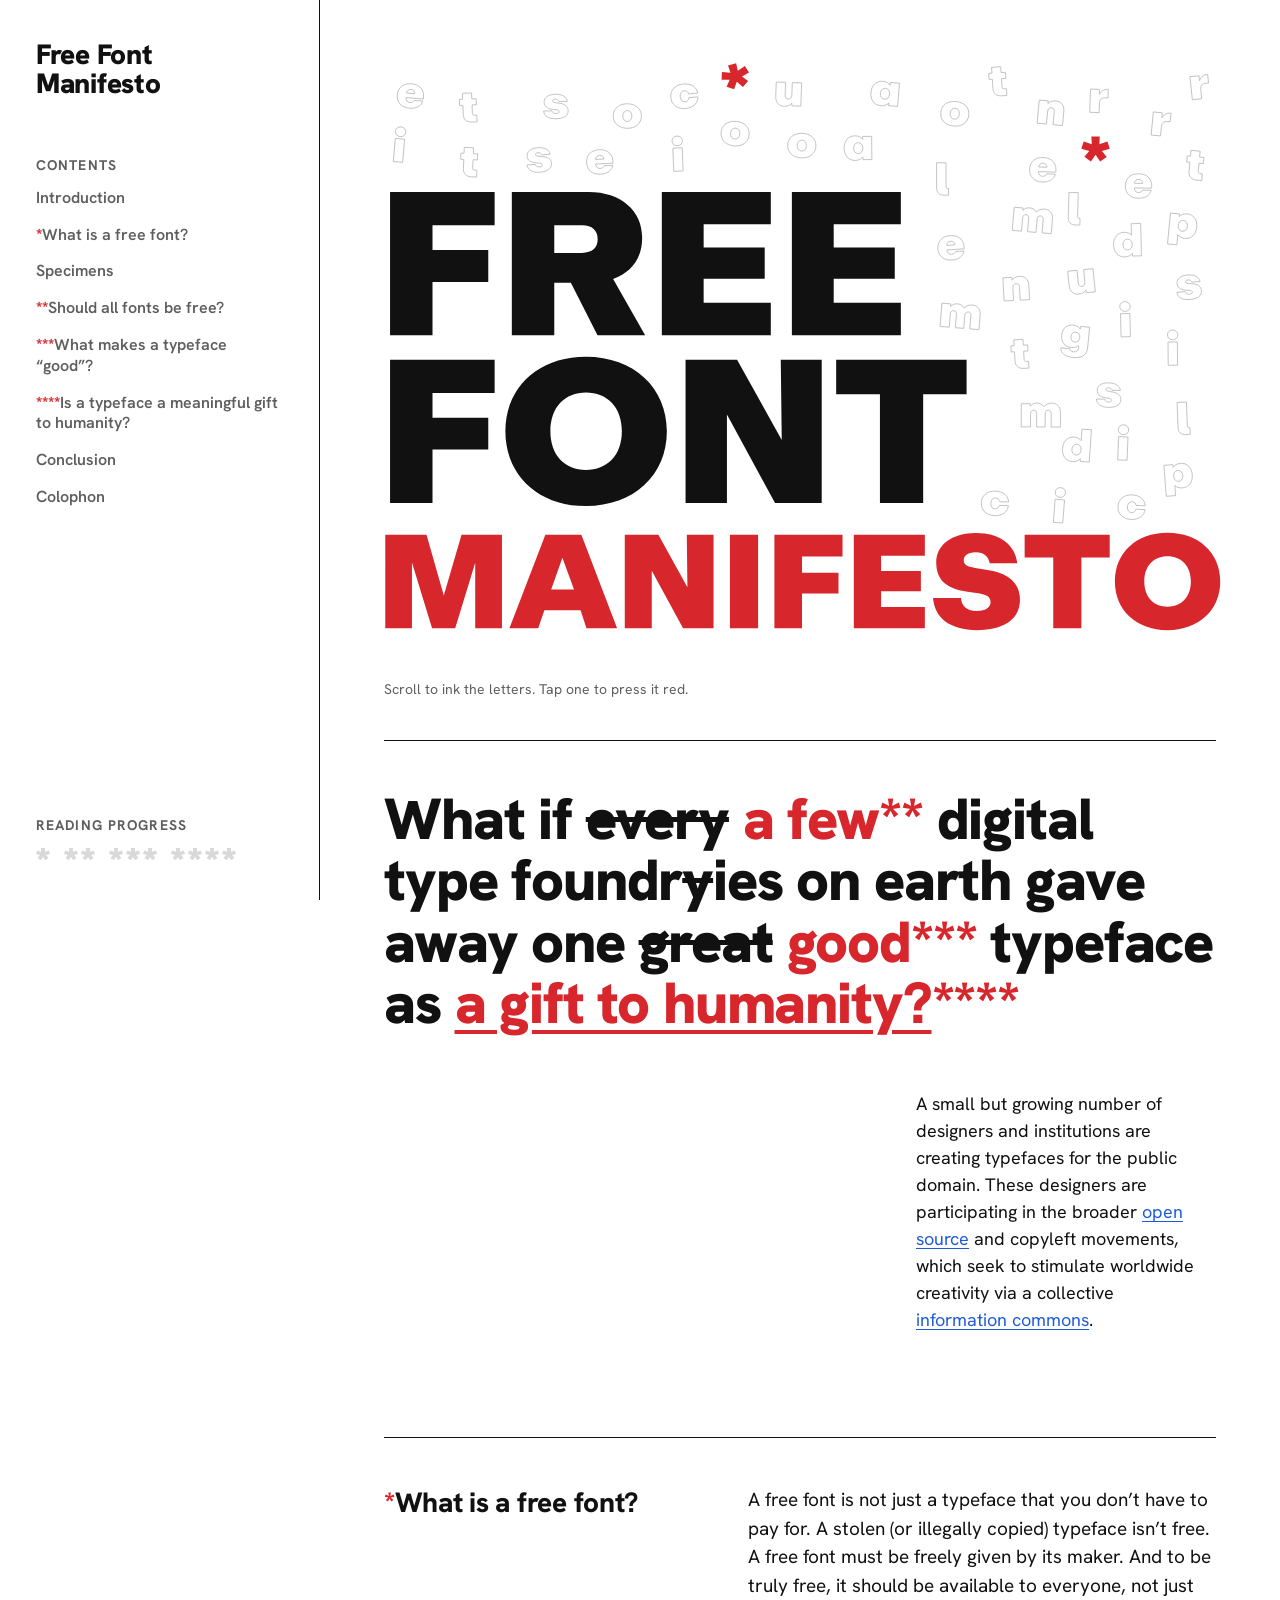
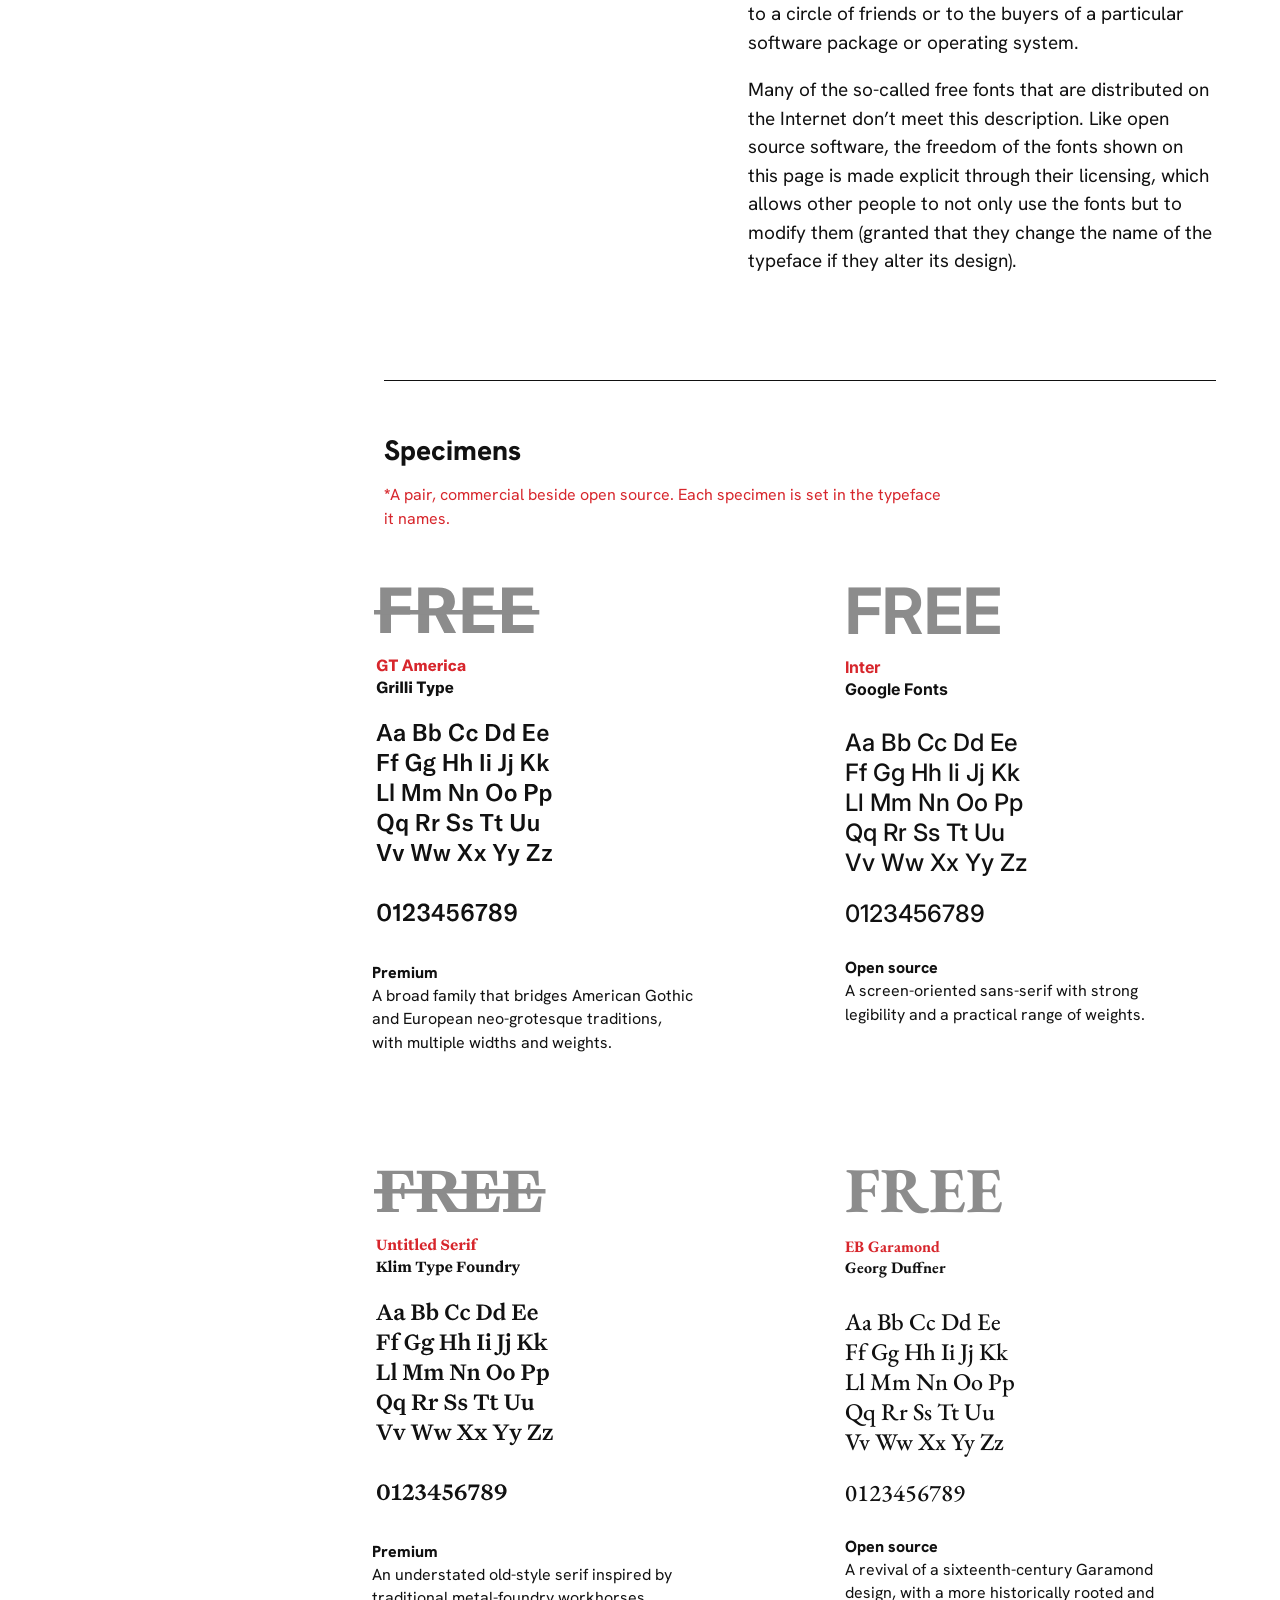
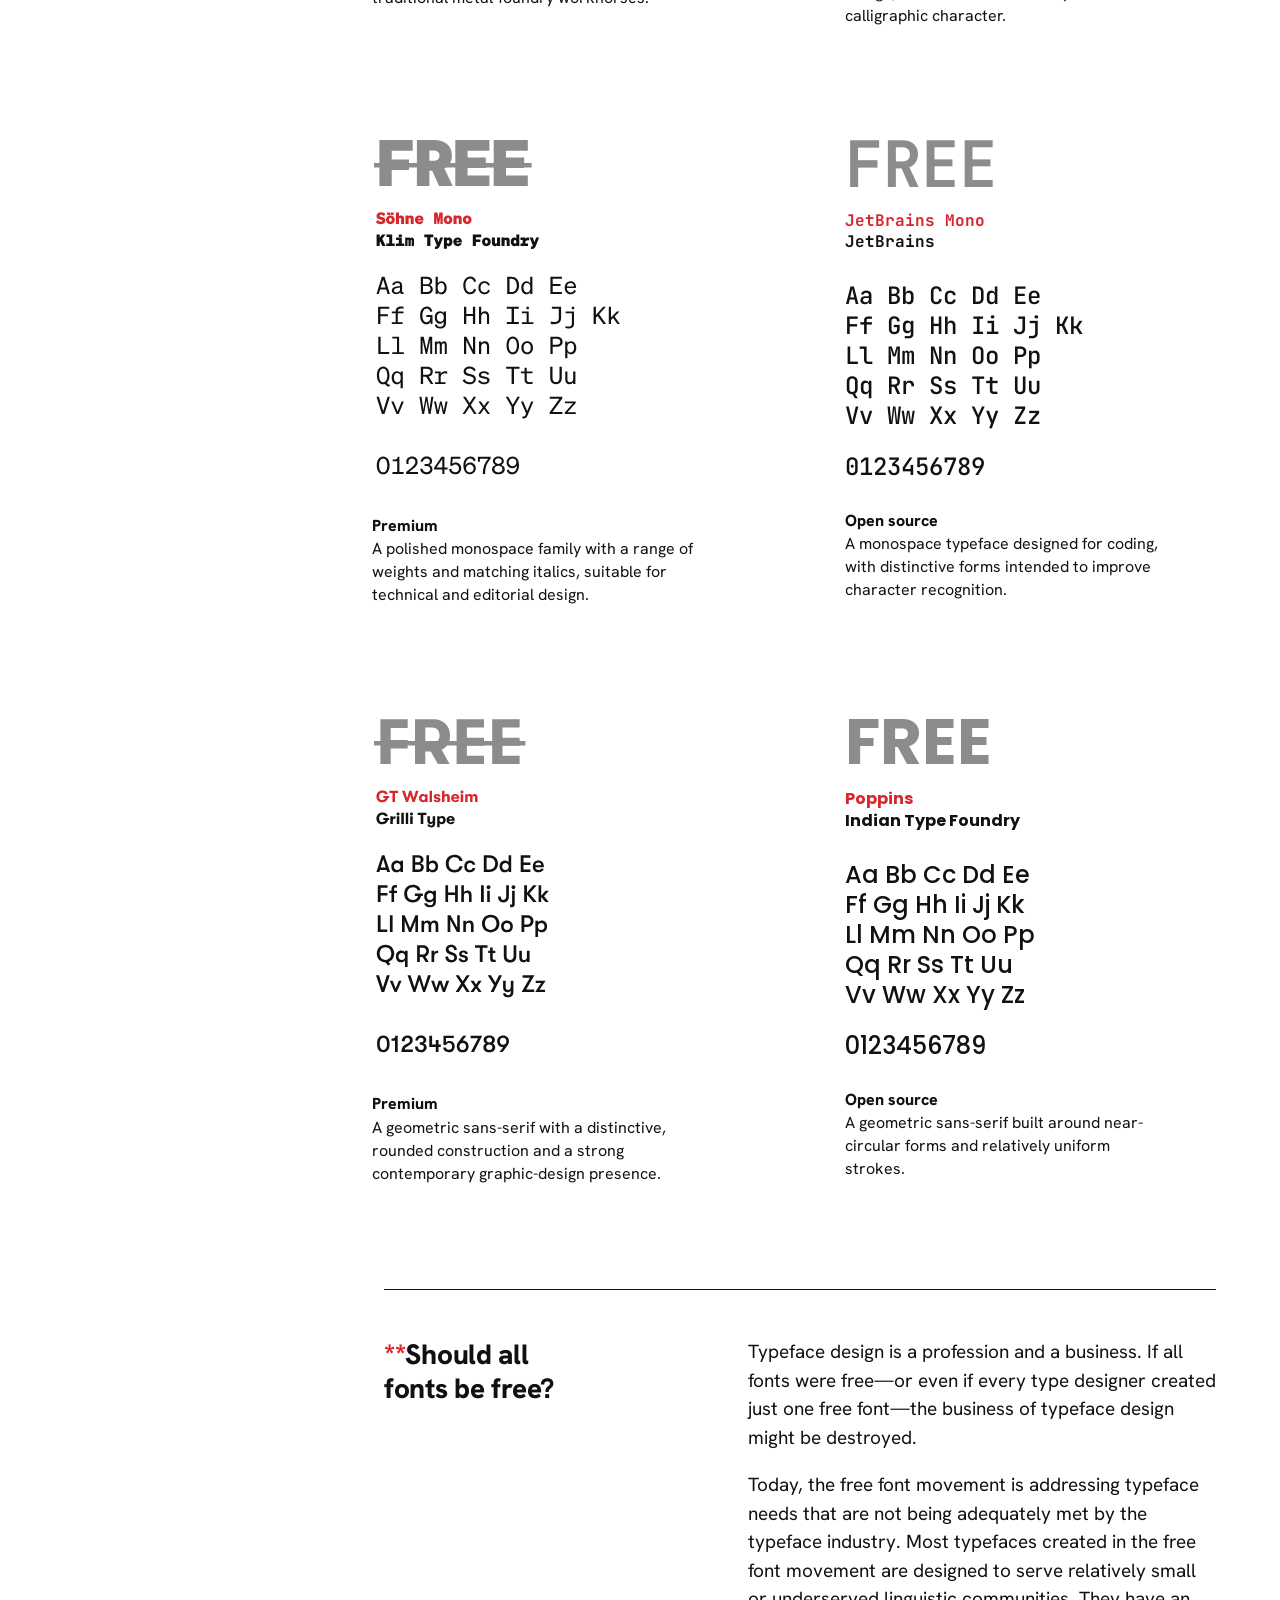
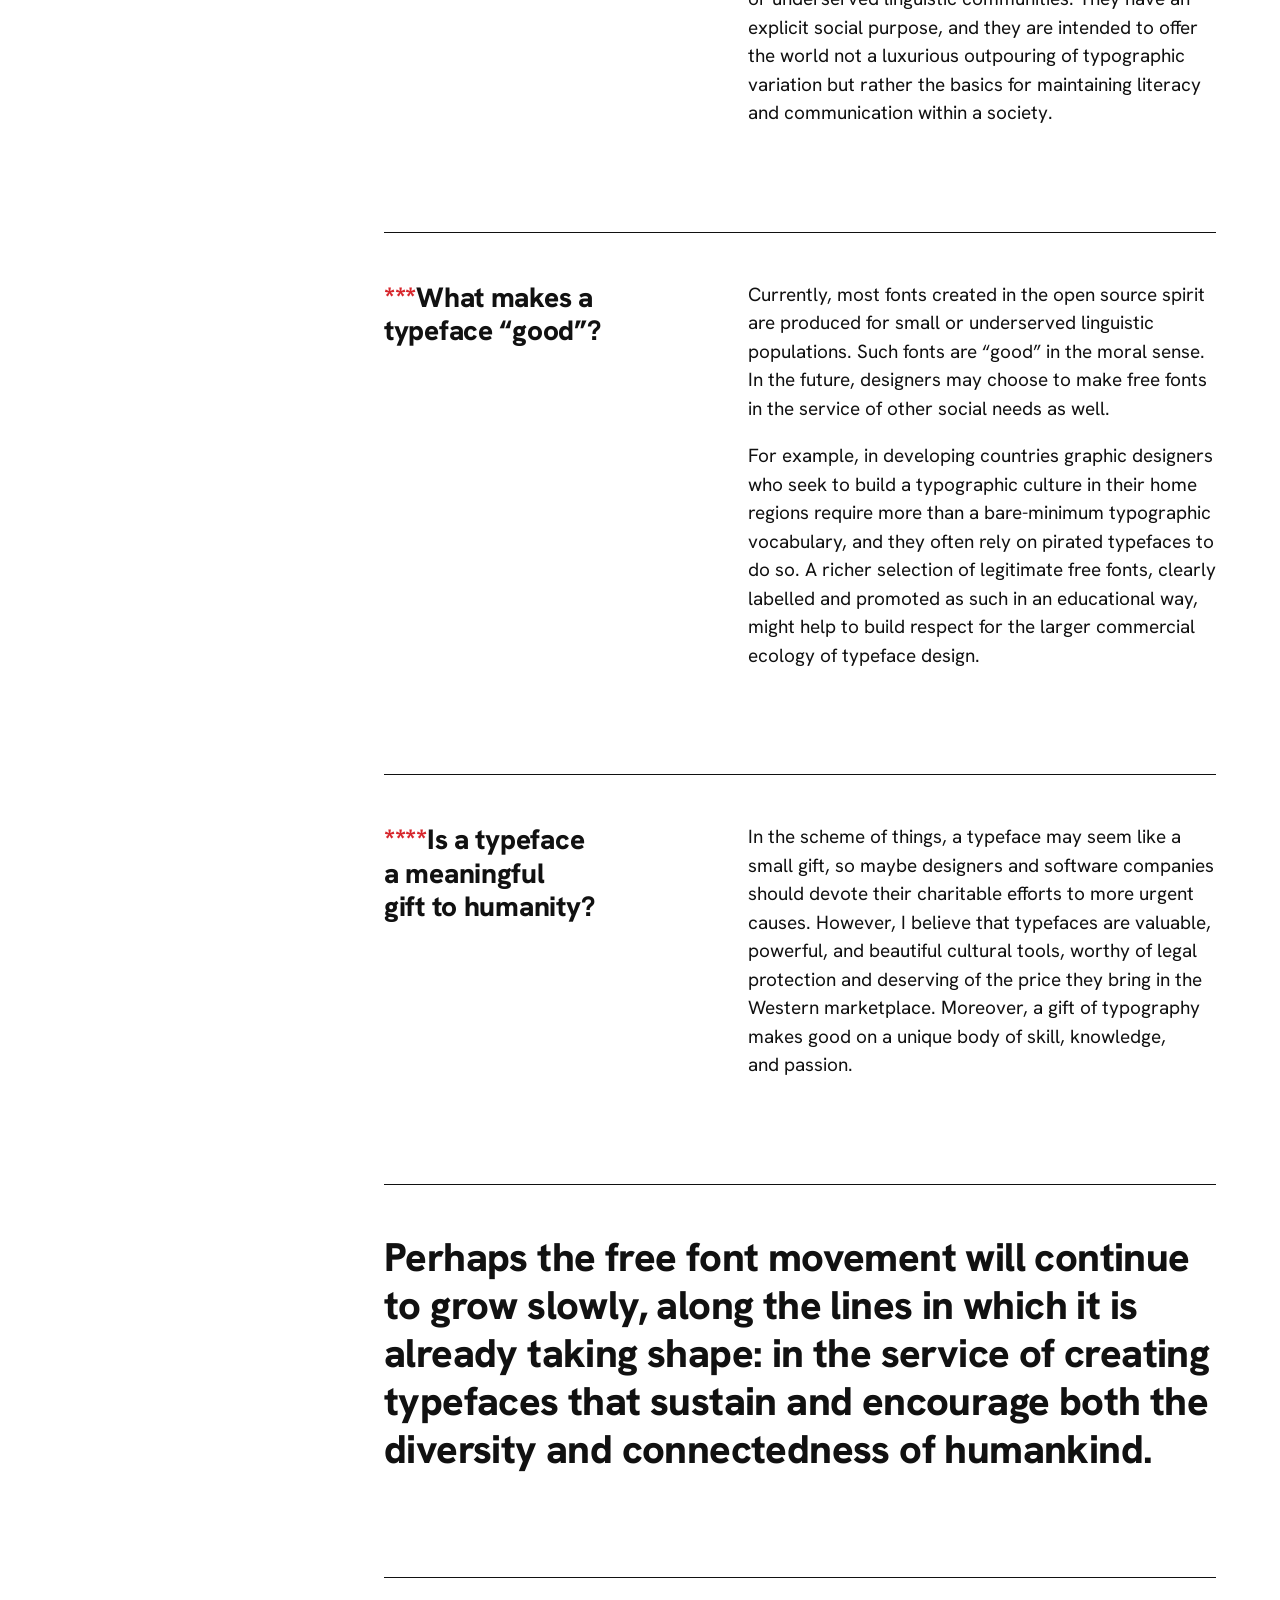
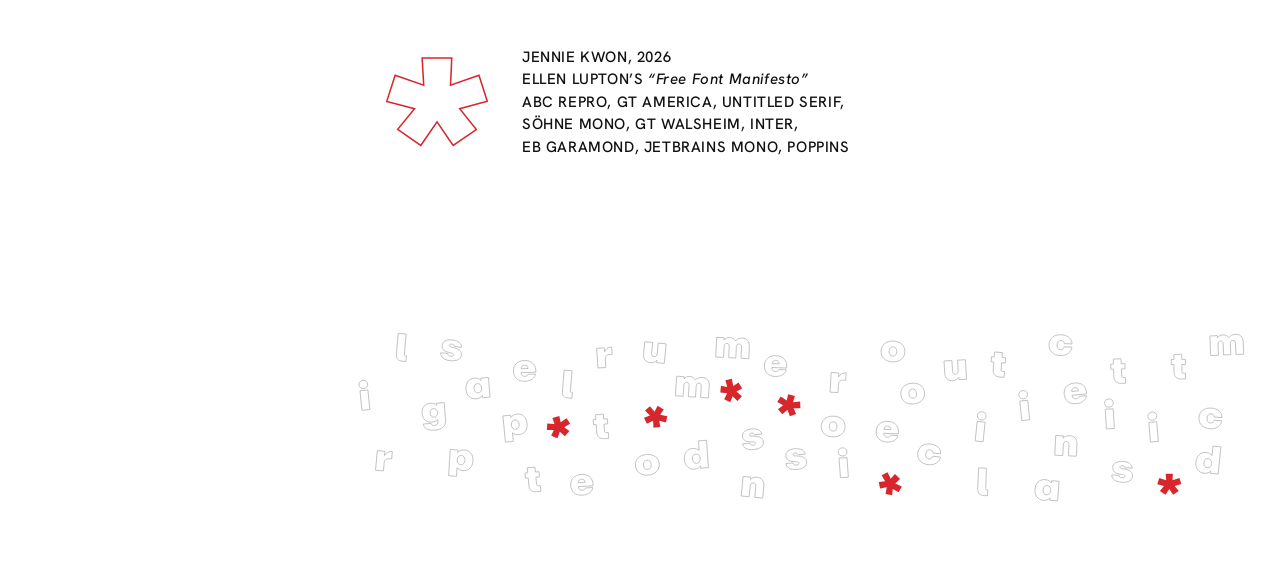
==== commit cb262d2e: "Match asterisk sizes: field asterisks scale with letters, progress asterisks drawn as one shape Co-A" ====
--- a/index.html
+++ b/index.html
@@ -28,21 +28,21 @@
   <a class="wordmark" href="#top">Free Font<br>Manifesto</a>
   <p class="label">Contents</p>
   <ol class="contents"><li><a href="#intro">Introduction</a></li><li><a href="#q1"><span class="m">*</span>What is a free font?</a></li><li><a href="#specimens">Specimens</a></li><li><a href="#q2"><span class="m">**</span>Should all fonts be free?</a></li><li><a href="#q3"><span class="m">***</span>What makes a typeface “good”?</a></li><li><a href="#q4"><span class="m">****</span>Is a typeface a meaningful gift to&nbsp;humanity?</a></li><li><a href="#conclusion">Conclusion</a></li><li><a href="#colophon">Colophon</a></li></ol>
-  <div class="progress" aria-hidden="true"><p class="label">Reading progress</p><p class="dots"><span class="grp"><svg class="ast"><use href="#ast"/></svg></span><span class="grp"><svg class="ast"><use href="#ast"/></svg><svg class="ast"><use href="#ast"/></svg></span><span class="grp"><svg class="ast"><use href="#ast"/></svg><svg class="ast"><use href="#ast"/></svg><svg class="ast"><use href="#ast"/></svg></span><span class="grp"><svg class="ast"><use href="#ast"/></svg><svg class="ast"><use href="#ast"/></svg><svg class="ast"><use href="#ast"/></svg><svg class="ast"><use href="#ast"/></svg></span></p></div>
+  <div class="progress" aria-hidden="true"><p class="label">Reading progress</p><p class="dots"><span><svg class="st"><use href="#ast"/></svg></span><span><svg class="st"><use href="#ast"/></svg><svg class="st"><use href="#ast"/></svg></span><span><svg class="st"><use href="#ast"/></svg><svg class="st"><use href="#ast"/></svg><svg class="st"><use href="#ast"/></svg></span><span><svg class="st"><use href="#ast"/></svg><svg class="st"><use href="#ast"/></svg><svg class="st"><use href="#ast"/></svg><svg class="st"><use href="#ast"/></svg></span></p></div>
 </aside>
 
 <div class="index-menu" id="index-menu" role="dialog" aria-modal="true" aria-label="Index" hidden>
   <div class="index-head"><span class="wordmark">Free Font Manifesto</span><button class="close-btn" type="button">Close <span aria-hidden="true">✕</span></button></div>
   <p class="label">Contents</p>
   <ol class="contents"><li><a href="#intro">Introduction</a></li><li><a href="#q1"><span class="m">*</span>What is a free font?</a></li><li><a href="#specimens">Specimens</a></li><li><a href="#q2"><span class="m">**</span>Should all fonts be free?</a></li><li><a href="#q3"><span class="m">***</span>What makes a typeface “good”?</a></li><li><a href="#q4"><span class="m">****</span>Is a typeface a meaningful gift to&nbsp;humanity?</a></li><li><a href="#conclusion">Conclusion</a></li><li><a href="#colophon">Colophon</a></li></ol>
-  <p class="dots red" aria-hidden="true"><span class="grp"><svg class="ast"><use href="#ast"/></svg></span><span class="grp"><svg class="ast"><use href="#ast"/></svg><svg class="ast"><use href="#ast"/></svg></span><span class="grp"><svg class="ast"><use href="#ast"/></svg><svg class="ast"><use href="#ast"/></svg><svg class="ast"><use href="#ast"/></svg></span><span class="grp"><svg class="ast"><use href="#ast"/></svg><svg class="ast"><use href="#ast"/></svg><svg class="ast"><use href="#ast"/></svg><svg class="ast"><use href="#ast"/></svg></span></p>
+  <p class="dots red" aria-hidden="true"><span><svg class="st"><use href="#ast"/></svg></span><span><svg class="st"><use href="#ast"/></svg><svg class="st"><use href="#ast"/></svg></span><span><svg class="st"><use href="#ast"/></svg><svg class="st"><use href="#ast"/></svg><svg class="st"><use href="#ast"/></svg></span><span><svg class="st"><use href="#ast"/></svg><svg class="st"><use href="#ast"/></svg><svg class="st"><use href="#ast"/></svg><svg class="st"><use href="#ast"/></svg></span></p>
 </div>
 
 <main id="main">
   <section class="cover" id="top" aria-label="Cover">
     <h1 class="sr-only">Free Font Manifesto</h1>
-    <svg xmlns="http://www.w3.org/2000/svg" class="field cover hero-d" viewBox="0 0 1088 760" width="1088" height="760" preserveAspectRatio="xMidYMid meet" style="aspect-ratio:1088/760" aria-hidden="true" focusable="false"><g class="glyphs"><path class="g" d="M854 523.5C858 523.5 860.9 521.9 862.6 519.6V522.7H872.9V486H862.2V499.1C860.5 497.1 857.7 495.6 854 495.6C846.6 495.6 841.6 501.2 841.6 509.6C841.6 518.1 846.6 523.5 854 523.5ZM857.5 515.8C854.4 515.8 852.3 513.4 852.3 509.6C852.3 505.8 854.4 503.4 857.5 503.4C860.7 503.4 862.7 505.8 862.7 509.6C862.7 513.4 860.7 515.8 857.5 515.8Z" transform="rotate(3.8 857.8 507.1)"/><path class="g" d="M348.4 145.4C357.8 145.4 364.3 140 364.3 131.5C364.3 123 357.8 117.6 348.4 117.6C339 117.6 332.4 123 332.4 131.5C332.4 140 339 145.4 348.4 145.4ZM348.4 137.7C345.3 137.7 343.2 135.3 343.2 131.5C343.2 127.7 345.3 125.3 348.4 125.3C351.5 125.3 353.6 127.7 353.6 131.5C353.6 135.3 351.5 137.7 348.4 137.7Z" transform="rotate(1.8 348.4 129.0)"/><path class="g" d="M774.5 340.4H785.2V326.6C785.2 323.5 786.3 321.5 789.1 321.5C791.5 321.5 792.8 322.9 792.8 325.8V340.4H803.4V324.3C803.4 316.7 798.8 313.4 793.1 313.4C789.1 313.4 786.2 315.3 784.7 317.3V314.1H774.5Z" transform="rotate(-3.0 788.8 324.8)"/><path class="g" d="M858.6 333C862.3 333 865.3 331.3 866.9 329V332.2H877.2V305.9H866.5V319.5C866.5 323.2 864.9 324.6 862.6 324.6C860.4 324.6 859 323.3 859 320.2V305.9H848.4V322C848.4 329.7 852.9 333 858.6 333Z" transform="rotate(-5.7 862.9 316.6)"/><path class="g" d="M907.5 381.7H918.1V355.4H907.5ZM912.7 352.9C916.3 352.9 918.7 350.3 918.7 347.3C918.7 344.3 916.3 341.8 912.7 341.8C909.1 341.8 906.9 344.3 906.9 347.3C906.9 350.3 909.1 352.9 912.7 352.9Z" transform="rotate(-1.4 912.8 366.1)"/><path class="g" d="M984.5 339.5C994 339.5 998.5 335.9 998.5 330.5C998.5 325.4 994.8 322.8 988.2 321.8L984.4 321.3C981.9 320.8 981.1 320.3 981.1 319.2C981.1 318.1 982 317.2 984.1 317.2C986.7 317.2 987.9 318.4 988.1 320H997.7C997.1 315.2 992.8 311.6 984.3 311.6C975.8 311.6 971.5 315.3 971.5 320.2C971.5 324.8 974.3 327.8 981.4 328.7L984.8 329.1C987.5 329.5 988.1 330.2 988.1 331.4C988.1 332.6 986.9 333.5 984.5 333.5C981.6 333.5 980.4 332 980.2 330.3H970.7C971 335.8 975.6 339.5 984.5 339.5Z" transform="rotate(-3.9 984.6 323.1)"/><path class="g" d="M785.8 263H796.3V248.4C796.3 245.7 797.3 244 799.7 244C802.1 244 803.2 245.5 803.2 248.1V263H812.8V248.4C812.8 245.7 814 244 816.4 244C818.7 244 819.7 245.5 819.7 248.1V263H830.1V246.5C830.1 239.2 825.8 235.9 820.1 235.9C816.2 235.9 813 237.6 811.3 240.1C809.6 237.5 806.9 235.9 803.4 235.9C799.8 235.9 797.3 237.6 795.9 239.6V236.7H785.8Z" transform="rotate(4.9 807.8 247.4)"/><path class="g" d="M957.2 561.4H967.8V549.9C969.5 551.8 972.4 553.3 976.1 553.3C983.5 553.3 988.4 547.8 988.4 539.4C988.4 530.9 983.5 525.4 976.1 525.4C972.2 525.4 969.1 527.1 967.4 529.3V526.2H957.2ZM972.5 545.6C969.3 545.6 967.3 543.2 967.3 539.4C967.3 535.6 969.3 533.2 972.5 533.2C975.6 533.2 977.7 535.6 977.7 539.4C977.7 543.2 975.6 545.6 972.5 545.6Z" transform="rotate(-4.4 972.2 536.9)"/><path class="g" d="M171.8 138.5H177.4V130.8H174.9C173.3 130.8 172.5 130.2 172.5 128.6V119.1H177.4V112.2H172.5V105.5H162.1V112.2H158.4V119.1H162.1V129.4C162.1 135.4 165.4 138.5 171.8 138.5Z" transform="rotate(-2.5 168.3 122.9)"/><path class="g" d="M247.9 195.2C257.4 195.2 261.9 191.6 261.9 186.2C261.9 181.1 258.2 178.5 251.6 177.6L247.8 177C245.3 176.6 244.5 176 244.5 174.9C244.5 173.8 245.4 173 247.5 173C250.1 173 251.3 174.1 251.5 175.7H261.1C260.5 170.9 256.2 167.4 247.7 167.4C239.2 167.4 234.9 171.1 234.9 175.9C234.9 180.6 237.7 183.5 244.8 184.4L248.2 184.8C250.9 185.3 251.5 186 251.5 187.1C251.5 188.4 250.3 189.2 247.9 189.2C245 189.2 243.8 187.7 243.6 186H234.1C234.4 191.5 239 195.2 247.9 195.2Z" transform="rotate(-4.0 248.0 178.8)"/><path class="g" d="M920 588.7C929.4 588.7 934.7 583.3 935.2 576.9H924.9C924.4 579.5 922.8 581 920.1 581C917.2 581 915.2 578.8 915.2 574.8C915.3 570.8 917.2 568.6 920.1 568.6C922.8 568.6 924.5 570.1 924.9 572.6H935.2C934.7 565.9 929.3 560.9 920 560.9C910.8 560.9 904.5 566.3 904.5 574.8C904.5 583.2 910.8 588.7 920 588.7Z" transform="rotate(2.5 919.8 572.4)"/><path class="g" d="M893.9 461.7C903.3 461.7 907.8 458.1 907.8 452.7C907.8 447.6 904.1 445 897.6 444L893.7 443.5C891.3 443.1 890.4 442.5 890.4 441.4C890.4 440.3 891.3 439.5 893.5 439.5C896 439.5 897.2 440.6 897.5 442.2H907C906.4 437.4 902.1 433.9 893.7 433.9C885.1 433.9 880.8 437.5 880.8 442.4C880.8 447.1 883.6 450 890.7 450.9L894.1 451.3C896.8 451.7 897.5 452.5 897.5 453.6C897.5 454.9 896.3 455.7 893.8 455.7C890.9 455.7 889.7 454.2 889.6 452.5H880C880.3 458 885 461.7 893.9 461.7Z" transform="rotate(1.3 893.9 445.3)"/><path class="g" d="M470.7 165.4C480.1 165.4 486.6 159.9 486.6 151.4C486.6 142.9 480.1 137.5 470.7 137.5C461.3 137.5 454.7 142.9 454.7 151.4C454.7 159.9 461.3 165.4 470.7 165.4ZM470.7 157.6C467.6 157.6 465.5 155.3 465.5 151.4C465.5 147.6 467.6 145.2 470.7 145.2C473.8 145.2 475.9 147.6 475.9 151.4C475.9 155.3 473.8 157.6 470.7 157.6Z" transform="rotate(5.0 470.7 149.0)"/><path class="g" d="M927.8 224.7C936.4 224.7 941.1 220.4 942.2 215.4H932.4C931.7 217 930.3 218.2 927.7 218.2C924.8 218.2 923 216.3 923 213H942.6C943.5 203.7 938.3 196.9 927.8 196.9C918.6 196.9 912.8 202.4 912.8 210.6C912.8 219.1 918.3 224.7 927.8 224.7ZM932.4 207.8H923.1C923.3 205 925.1 203.3 927.8 203.3C930.5 203.3 932.3 205 932.4 207.8Z" transform="rotate(0.9 927.7 208.4)"/><path class="g" d="M606.4 181.8C610.4 181.8 613.4 180.2 615.1 177.9V181H625.3V154.7H615.1V157.9C613.4 155.5 610.4 153.9 606.4 153.9C599 153.9 594 159.4 594 167.9C594 176.3 599 181.8 606.4 181.8ZM610 174.1C606.9 174.1 604.8 171.7 604.8 167.9C604.8 164.1 606.9 161.7 610 161.7C613.2 161.7 615.2 164.1 615.2 167.9C615.2 171.7 613.2 174.1 610 174.1Z" transform="rotate(-0.7 610.3 165.4)"/><path class="g" d="M981.1 492.6H985.7V484.9H984.5C983.3 484.9 982.8 484.4 982.8 483.1V455.8H972.2V483.8C972.2 490 975.1 492.6 981.1 492.6Z" transform="rotate(-2.2 978.4 477.0)"/><path class="g" d="M872.9 127.6H883.6V117.7C883.6 112.6 885.2 110.6 890.4 110.6H893V100.8H892.6C887.9 100.8 884.8 103.2 883.1 106.9V101.3H872.9Z" transform="rotate(2.1 882.1 112.0)"/><path class="g" d="M84.4 183.6H95V157.3H84.4ZM89.7 154.8C93.2 154.8 95.6 152.2 95.6 149.2C95.6 146.2 93.2 143.7 89.7 143.7C86.1 143.7 83.8 146.2 83.8 149.2C83.8 152.2 86.1 154.8 89.7 154.8Z" transform="rotate(5.2 89.7 168.0)"/><path class="g" d="M707.7 221.2H712.3V213.5H711.1C709.9 213.5 709.5 213.1 709.5 211.8V184.5H698.8V212.4C698.8 218.7 701.7 221.2 707.7 221.2Z" transform="rotate(-0.1 705.0 205.6)"/><path class="g" d="M526.9 120.6C530.6 120.6 533.6 119 535.2 116.7V119.8H545.5V93.5H534.9V107.2C534.9 110.8 533.2 112.2 530.9 112.2C528.7 112.2 527.3 110.9 527.3 107.8V93.5H516.7V109.6C516.7 117.4 521.2 120.6 526.9 120.6Z" transform="rotate(2.0 531.2 104.2)"/><path class="g" d="M814.1 141H824.7V127.2C824.7 124.1 825.9 122.1 828.7 122.1C831 122.1 832.3 123.4 832.3 126.3V141H843V124.8C843 117.2 838.4 113.9 832.6 113.9C828.7 113.9 825.8 115.8 824.3 117.9V114.7H814.1Z" transform="rotate(5.3 828.4 125.4)"/><path class="g" d="M819.3 206.3C827.9 206.3 832.6 201.9 833.7 196.9H823.9C823.1 198.6 821.8 199.8 819.2 199.8C816.3 199.8 814.5 197.8 814.5 194.6H834.1C835 185.3 829.7 178.5 819.3 178.5C810 178.5 804.3 184 804.3 192.2C804.3 200.7 809.8 206.3 819.3 206.3ZM823.9 189.4H814.6C814.8 186.6 816.5 184.9 819.2 184.9C821.9 184.9 823.8 186.5 823.9 189.4Z" transform="rotate(2.0 819.2 189.9)"/><path class="g" d="M943.4 154H954.1V144.1C954.1 139 955.7 137 960.9 137H963.5V127.2H963.1C958.4 127.2 955.3 129.6 953.6 133.3V127.7H943.4Z" transform="rotate(5.4 952.6 138.4)"/><path class="g" d="M961.2 413.9H971.8V387.6H961.2ZM966.5 385.1C970 385.1 972.4 382.5 972.4 379.5C972.4 376.5 970 374 966.5 374C962.9 374 960.6 376.5 960.6 379.5C960.6 382.5 962.9 385.1 966.5 385.1Z" transform="rotate(-0.5 966.5 398.3)"/><path class="g" d="M636.9 120.2C640.9 120.2 643.9 118.6 645.6 116.3V119.5H655.9V93.1H645.6V96.3C643.9 94 640.9 92.4 636.9 92.4C629.5 92.4 624.5 97.9 624.5 106.3C624.5 114.8 629.5 120.2 636.9 120.2ZM640.5 112.5C637.4 112.5 635.3 110.2 635.3 106.3C635.3 102.5 637.4 100.1 640.5 100.1C643.7 100.1 645.7 102.5 645.7 106.3C645.7 110.2 643.7 112.5 640.5 112.5Z" transform="rotate(4.3 640.8 103.9)"/><path class="g" d="M719.6 142.9C729 142.9 735.6 137.5 735.6 128.9C735.6 120.4 729 115 719.6 115C710.2 115 703.7 120.4 703.7 128.9C703.7 137.5 710.2 142.9 719.6 142.9ZM719.6 135.1C716.5 135.1 714.4 132.8 714.4 128.9C714.4 125.1 716.5 122.7 719.6 122.7C722.8 122.7 724.8 125.1 724.8 128.9C724.8 132.8 722.8 135.1 719.6 135.1Z" transform="rotate(5.4 719.6 126.5)"/><path class="g" d="M715.1 294.8C723.7 294.8 728.4 290.4 729.5 285.4H719.7C718.9 287 717.6 288.2 715 288.2C712.1 288.2 710.3 286.3 710.2 283H729.8C730.8 273.8 725.5 267 715.1 267C705.8 267 700.1 272.5 700.1 280.7C700.1 289.2 705.6 294.8 715.1 294.8ZM719.7 277.8H710.3C710.6 275.1 712.3 273.4 715 273.4C717.7 273.4 719.6 275 719.7 277.8Z" transform="rotate(-3.6 715.0 278.4)"/><path class="g" d="M765.1 584.4C774.5 584.4 779.8 579 780.4 572.6H770.1C769.6 575.2 768 576.7 765.2 576.7C762.3 576.7 760.3 574.5 760.4 570.5C760.4 566.5 762.3 564.3 765.3 564.3C767.9 564.3 769.7 565.7 770.1 568.3H780.4C779.9 561.5 774.4 556.6 765.1 556.6C756 556.6 749.6 562 749.6 570.5C749.6 578.8 755.9 584.4 765.1 584.4Z" transform="rotate(2.3 764.9 568.0)"/><path class="g" d="M911.6 291.1C915.7 291.1 918.6 289.5 920.3 287.1V290.3H930.6V253.6H919.9V266.7C918.2 264.7 915.3 263.2 911.6 263.2C904.3 263.2 899.3 268.7 899.3 277.2C899.3 285.6 904.3 291.1 911.6 291.1ZM915.2 283.3C912.1 283.3 910 281 910 277.2C910 273.4 912.1 271 915.2 271C918.4 271 920.4 273.4 920.4 277.2C920.4 281 918.4 283.3 915.2 283.3Z" transform="rotate(-1.4 915.5 274.7)"/><path class="g" d="M267.2 134.6C276.6 134.6 281.1 131.1 281.1 125.7C281.1 120.6 277.4 118 270.9 117L267 116.4C264.6 116 263.7 115.5 263.7 114.4C263.7 113.3 264.6 112.4 266.8 112.4C269.3 112.4 270.5 113.6 270.8 115.1H280.3C279.7 110.4 275.4 106.8 267 106.8C258.4 106.8 254.1 110.5 254.1 115.4C254.1 120 256.9 122.9 264 123.9L267.4 124.3C270.1 124.7 270.8 125.4 270.8 126.6C270.8 127.8 269.6 128.7 267.1 128.7C264.2 128.7 263 127.2 262.9 125.5H253.3C253.6 131 258.3 134.6 267.2 134.6Z" transform="rotate(-1.2 267.3 118.3)"/><path class="g" d="M797 417.7H802.6V410H800.1C798.5 410 797.7 409.5 797.7 407.8V398.3H802.6V391.4H797.7V384.8H787.3V391.4H783.6V398.3H787.3V408.6C787.3 414.6 790.6 417.7 797 417.7Z" transform="rotate(-3.4 793.5 402.1)"/><path class="g" d="M400.3 194H410.9V167.7H400.3ZM405.5 165.2C409.1 165.2 411.4 162.7 411.4 159.7C411.4 156.6 409.1 154.2 405.5 154.2C401.9 154.2 399.7 156.6 399.7 159.7C399.7 162.7 401.9 165.2 405.5 165.2Z" transform="rotate(-2.2 405.6 178.4)"/><path class="g" d="M703.9 371.8H714.4V357.1C714.4 354.5 715.4 352.8 717.8 352.8C720.2 352.8 721.3 354.2 721.3 356.8V371.8H730.9V357.1C730.9 354.4 732.1 352.8 734.5 352.8C736.8 352.8 737.8 354.2 737.8 356.8V371.8H748.2V355.3C748.2 348 743.9 344.7 738.2 344.7C734.3 344.7 731.1 346.4 729.4 348.9C727.7 346.3 725 344.7 721.5 344.7C717.9 344.7 715.4 346.4 714 348.4V345.4H703.9Z" transform="rotate(4.8 725.9 356.2)"/><path class="g" d="M794.8 483.9H805.3V469.3C805.3 466.6 806.3 464.9 808.8 464.9C811.2 464.9 812.2 466.3 812.2 468.9V483.9H821.9V469.3C821.9 466.6 823 464.9 825.4 464.9C827.7 464.9 828.7 466.3 828.7 468.9V483.9H839.2V467.4C839.2 460.1 834.8 456.8 829.1 456.8C825.2 456.8 822.1 458.5 820.3 461C818.6 458.4 815.9 456.8 812.4 456.8C808.9 456.8 806.4 458.5 804.9 460.5V457.6H794.8Z" transform="rotate(0.3 816.9 468.3)"/><path class="g" d="M102.8 122.7C111.3 122.7 116.1 118.4 117.2 113.4H107.3C106.6 115 105.3 116.2 102.7 116.2C99.7 116.2 98 114.3 97.9 111H117.5C118.5 101.7 113.2 94.9 102.8 94.9C93.5 94.9 87.7 100.4 87.7 108.6C87.7 117.1 93.2 122.7 102.8 122.7ZM107.4 105.8H98C98.3 103 100 101.3 102.7 101.3C105.4 101.3 107.2 103 107.4 105.8Z" transform="rotate(5.1 102.7 106.4)"/><path class="g" d="M962.8 278H973.4V266.5C975.1 268.4 978 269.9 981.7 269.9C989.1 269.9 994 264.4 994 256C994 247.5 989.1 242 981.7 242C977.7 242 974.7 243.7 973 245.9V242.8H962.8ZM978.1 262.1C974.9 262.1 972.9 259.8 972.9 256C972.9 252.2 974.9 249.8 978.1 249.8C981.2 249.8 983.3 252.2 983.3 256C983.3 259.8 981.2 262.1 978.1 262.1Z" transform="rotate(5.5 977.8 253.5)"/><path class="g" d="M412.8 123.1C422.2 123.1 427.5 117.6 428 111.2H417.7C417.2 113.8 415.6 115.4 412.9 115.4C410 115.4 408 113.1 408 109.1C408.1 105.1 410 102.9 412.9 102.9C415.6 102.9 417.3 104.4 417.7 106.9H428C427.5 100.2 422.1 95.2 412.8 95.2C403.6 95.2 397.3 100.6 397.3 109.1C397.3 117.5 403.6 123.1 412.8 123.1Z" transform="rotate(-5.1 412.6 106.7)"/><path class="g" d="M771.9 108.8H777.5V101.1H775C773.4 101.1 772.6 100.6 772.6 98.9V89.4H777.5V82.5H772.6V75.9H762.2V82.5H758.5V89.4H762.2V99.7C762.2 105.7 765.5 108.8 771.9 108.8Z" transform="rotate(-3.6 768.4 93.2)"/><path class="g" d="M855.9 405.3C865.1 405.3 871.3 401.5 871.3 393V369.4H861.1V372.4C859.3 370.3 856.4 368.8 852.3 368.8C845.4 368.8 840.6 373.7 840.6 381.6C840.6 389.4 845.7 394.2 852.7 394.2C856.5 394.2 859.3 393.2 861.1 391.3V393.9C861.1 397.1 859.3 398.9 856 398.9C853 398.9 851.7 397.6 851.4 395.8H841C841.6 401.7 846.4 405.3 855.9 405.3ZM856.3 387.8C853.2 387.8 851.3 385.7 851.3 382.2C851.3 378.4 853.2 376.4 856.3 376.4C859.4 376.4 861.3 378.4 861.3 382.2C861.3 385.7 859.3 387.8 856.3 387.8Z" transform="rotate(5.6 856.5 380.1)"/><path class="g" d="M546.1 178.9C555.5 178.9 562.1 173.5 562.1 165C562.1 156.5 555.5 151.1 546.1 151.1C536.7 151.1 530.1 156.5 530.1 165C530.1 173.5 536.7 178.9 546.1 178.9ZM546.1 171.2C543 171.2 540.9 168.9 540.9 165C540.9 161.2 543 158.8 546.1 158.8C549.3 158.8 551.3 161.2 551.3 165C551.3 168.9 549.3 171.2 546.1 171.2Z" transform="rotate(1.8 546.1 162.6)"/><path class="g" d="M857.1 254.9H861.6V247.2H860.4C859.3 247.2 858.8 246.8 858.8 245.5V218.2H848.2V246.1C848.2 252.4 851.1 254.9 857.1 254.9Z" transform="rotate(1.6 854.3 239.3)"/><path class="g" d="M832.3 592.5H843V566.2H832.3ZM837.6 563.7C841.1 563.7 843.5 561.2 843.5 558.2C843.5 555.1 841.1 552.6 837.6 552.6C834 552.6 831.8 555.1 831.8 558.2C831.8 561.2 834 563.7 837.6 563.7Z" transform="rotate(4.4 837.7 576.9)"/><path class="g" d="M987 112.2H997.7V102.3C997.7 97.2 999.3 95.2 1004.6 95.2H1007.2V85.4H1006.8C1002.1 85.4 998.9 87.8 997.3 91.5V85.9H987Z" transform="rotate(-5.9 996.3 96.6)"/><path class="g" d="M995.2 203.9H1000.8V196.2H998.3C996.7 196.2 995.9 195.6 995.9 194V184.5H1000.8V177.6H995.9V170.9H985.5V177.6H981.8V184.5H985.5V194.8C985.5 200.8 988.8 203.9 995.2 203.9Z" transform="rotate(5.4 991.7 188.3)"/><path class="g" d="M317.1 197.5C325.6 197.5 330.4 193.1 331.5 188.1H321.6C320.9 189.7 319.6 190.9 317 190.9C314 190.9 312.3 189 312.2 185.7H331.8C332.8 176.5 327.5 169.7 317.1 169.7C307.8 169.7 302 175.2 302 183.4C302 191.9 307.5 197.5 317.1 197.5ZM321.7 180.5H312.3C312.6 177.8 314.3 176.1 317 176.1C319.7 176.1 321.5 177.7 321.7 180.5Z" transform="rotate(-2.8 317.0 181.1)"/><path class="g" d="M904.7 521.4H915.3V495.1H904.7ZM909.9 492.6C913.4 492.6 915.8 490.1 915.8 487C915.8 484 913.4 481.5 909.9 481.5C906.3 481.5 904.1 484 904.1 487C904.1 490.1 906.3 492.6 909.9 492.6Z" transform="rotate(2.2 910.0 505.8)"/><path class="g" d="M172.6 200.3H178.2V192.6H175.7C174.1 192.6 173.3 192 173.3 190.4V180.9H178.2V174H173.3V167.3H162.8V174H159.2V180.9H162.8V191.2C162.8 197.2 166.2 200.3 172.6 200.3Z" transform="rotate(2.3 169.1 184.7)"/><path class="a" d="M460.2 94.2 L463.1 90.0 L466.0 94.2 L470.2 91.4 L467.2 87.7 L472.1 86.3 L470.6 81.6 L465.5 83.4 L465.7 78.6 L460.4 78.6 L460.7 83.4 L455.6 81.6 L454.1 86.3 L459.1 87.7 L456.1 91.4Z"/><path class="a" d="M868.4 176.7 L871.4 172.5 L874.2 176.7 L878.4 173.8 L875.4 170.1 L880.4 168.8 L878.9 164.1 L873.8 165.9 L874.0 161.0 L868.7 161.0 L869.0 165.9 L863.9 164.1 L862.4 168.8 L867.3 170.1 L864.3 173.8Z"/></g><path class="ink" d="M79.4 380H127.5V319.5H190.7V283.4H127.5V255.3H197.9V217.6H79.4ZM217.4 380H265.5V320.4H284.3L314.5 380H368.5L332.2 316.1C353.1 308.7 365.1 292.6 365.1 269.4C365.1 238.5 340.9 217.6 304.4 217.6H217.4ZM297 286.6H265.5V255.3H297C308.5 255.3 314.7 261.1 314.7 271C314.7 281.1 308.5 286.6 297 286.6ZM387.4 380H510.9V343.2H434.8V315.8H504V280.4H434.8V254.2H510.9V217.6H387.4ZM534.8 380H658.3V343.2H582.2V315.8H651.4V280.4H582.2V254.2H658.3V217.6H534.8Z"/><path class="ink" d="M79.4 570H127.5V509.5H190.7V473.4H127.5V445.3H197.9V407.6H79.4ZM301.4 573.5C355.6 573.5 393.1 538.5 393.1 488.8C393.1 439.1 355.6 404.2 301.4 404.2C247.3 404.2 210.1 439.1 210.1 488.8C210.1 538.5 247.3 573.5 301.4 573.5ZM301.4 532.7C277.7 532.7 261.1 516.2 261.1 488.8C261.1 461.4 277.7 444.9 301.4 444.9C325.3 444.9 342.1 461.4 342.1 488.8C342.1 516.2 325.3 532.7 301.4 532.7ZM414.3 570H461.2V469.9L515.7 570H568.6V407.6H522.2L523.3 498.7L472.7 407.6H414.3ZM634.6 570H683.6V446.9H732.8V407.6H585V446.9H634.6Z"/><path class="red" d="M74 712H104.2V637.5L127 712H153.2L175.9 637.8V712H206.2V606.1H160.4L140.3 674.8L120.7 606.1H74ZM214.7 712H247.3L254.3 691.6H295.3L302 712H336.7L296.2 606.1H255.4ZM262 668.1 274.7 632.1 287.9 668.1ZM345.4 712H376V646.8L411.5 712H446V606.1H415.7L416.4 665.5L383.5 606.1H345.4ZM464.6 712H496.5V606.1H464.6ZM515 712H546.3V672.6H587.6V649H546.3V630.7H592.2V606.1H515ZM605 712H685.5V688H635.9V670.2H681V647.1H635.9V630H685.5V606.1H605ZM744.7 714.2C775.8 714.2 793.3 701.2 793.3 679.8C793.3 660.6 780.3 649.5 756.4 645.9L742.6 643.8C732.4 642.1 729.6 639.9 729.6 634.8C729.6 630.3 733.5 625.9 742.9 625.9C753 625.9 757.9 631.3 759 638.5H790.3C788.2 618.7 772.3 604 743.1 604C715.8 604 698.4 618 698.4 637.2C698.4 655.8 708.1 666.6 732.1 670.3L747.9 672.7C757.3 674.4 760 677.7 760 682.6C760 687.9 755.2 692.5 744.3 692.5C732.1 692.5 727.2 686.2 726.4 677.8H694.8C696.5 700 713.7 714.2 744.7 714.2ZM831 712H862.9V631.8H895V606.1H798.6V631.8H831ZM960.4 714.2C995.8 714.2 1020.3 691.5 1020.3 659.1C1020.3 626.7 995.8 603.9 960.4 603.9C925.2 603.9 900.9 626.7 900.9 659.1C900.9 691.5 925.2 714.2 960.4 714.2ZM960.4 687.7C945 687.7 934.2 676.9 934.2 659.1C934.2 641.2 945 630.4 960.4 630.4C976 630.4 987 641.2 987 659.1C987 676.9 976 687.7 960.4 687.7Z"/></svg>
-    <svg xmlns="http://www.w3.org/2000/svg" class="field cover hero-m" viewBox="0 0 440 560" width="440" height="560" preserveAspectRatio="xMidYMid meet" style="aspect-ratio:440/560" aria-hidden="true" focusable="false"><g class="glyphs"><path class="g" d="M96.5 120.9C102.6 120.9 106.9 117.4 106.9 111.8C106.9 106.2 102.6 102.7 96.5 102.7C90.3 102.7 86.1 106.2 86.1 111.8C86.1 117.4 90.3 120.9 96.5 120.9ZM96.5 115.8C94.5 115.8 93.1 114.3 93.1 111.8C93.1 109.3 94.5 107.7 96.5 107.7C98.6 107.7 99.9 109.3 99.9 111.8C99.9 114.3 98.6 115.8 96.5 115.8Z" transform="rotate(-5.5 96.5 110.2)"/><path class="g" d="M57.1 196.6C59.7 196.6 61.7 195.6 62.8 194V196.1H69.5V172.1H62.5V180.6C61.4 179.3 59.5 178.4 57.1 178.4C52.3 178.4 49 182 49 187.5C49 193.1 52.3 196.6 57.1 196.6ZM59.4 191.6C57.4 191.6 56 190 56 187.5C56 185 57.4 183.5 59.4 183.5C61.5 183.5 62.8 185 62.8 187.5C62.8 190 61.5 191.6 59.4 191.6Z" transform="rotate(-3.2 59.6 185.9)"/><path class="g" d="M247.9 51.1H254.7V41.6C254.7 39.9 255.4 38.7 257 38.7C258.5 38.7 259.2 39.7 259.2 41.4V51.1H265.5V41.6C265.5 39.8 266.3 38.7 267.9 38.7C269.4 38.7 270 39.7 270 41.4V51.1H276.9V40.4C276.9 35.6 274 33.5 270.3 33.5C267.7 33.5 265.7 34.6 264.5 36.2C263.4 34.5 261.7 33.5 259.4 33.5C257 33.5 255.4 34.6 254.5 35.9V33.9H247.9Z" transform="rotate(2.7 262.3 40.9)"/><path class="g" d="M275.4 213.9H282.4V196.7H275.4ZM278.9 195.1C281.2 195.1 282.7 193.4 282.7 191.4C282.7 189.4 281.2 187.8 278.9 187.8C276.5 187.8 275 189.4 275 191.4C275 193.4 276.5 195.1 278.9 195.1Z" transform="rotate(-2.4 278.9 203.7)"/><path class="g" d="M211.8 203.6C217.4 203.6 220.5 200.8 221.2 197.5H214.8C214.3 198.6 213.5 199.4 211.8 199.4C209.9 199.4 208.7 198.1 208.7 196H221.5C222.1 189.9 218.7 185.5 211.8 185.5C205.8 185.5 202 189.1 202 194.4C202 200 205.6 203.6 211.8 203.6ZM214.8 192.6H208.7C208.9 190.8 210 189.6 211.8 189.6C213.6 189.6 214.7 190.7 214.8 192.6Z" transform="rotate(-4.1 211.8 192.9)"/><path class="g" d="M336.9 58.3H343.9V51.8C343.9 48.5 344.9 47.2 348.3 47.2H350V40.8H349.8C346.7 40.8 344.6 42.3 343.6 44.8V41.1H336.9Z" transform="rotate(2.9 342.9 48.1)"/><path class="g" d="M324.9 228.2C330.5 228.2 333.6 225.3 334.3 222H327.8C327.4 223.1 326.5 223.9 324.8 223.9C322.9 223.9 321.7 222.6 321.7 220.5H334.5C335.1 214.4 331.7 210 324.9 210C318.8 210 315 213.6 315 218.9C315 224.5 318.6 228.2 324.9 228.2ZM327.9 217.1H321.8C321.9 215.3 323.1 214.2 324.8 214.2C326.6 214.2 327.8 215.2 327.9 217.1Z" transform="rotate(-6.0 324.8 217.4)"/><path class="g" d="M50.7 137.5H54.3V132.5H52.7C51.6 132.5 51.1 132.1 51.1 131V124.8H54.3V120.3H51.1V116H44.3V120.3H41.9V124.8H44.3V131.6C44.3 135.5 46.5 137.5 50.7 137.5Z" transform="rotate(-3.4 48.4 127.3)"/><path class="g" d="M377.5 145.1H384.4V127.9H377.5ZM380.9 126.3C383.2 126.3 384.8 124.6 384.8 122.6C384.8 120.7 383.2 119 380.9 119C378.6 119 377.1 120.7 377.1 122.6C377.1 124.6 378.6 126.3 380.9 126.3Z" transform="rotate(-4.6 381.0 134.9)"/><path class="g" d="M372.7 217H379.6V199.8H372.7ZM376.1 198.2C378.4 198.2 380 196.5 380 194.6C380 192.6 378.4 191 376.1 191C373.8 191 372.3 192.6 372.3 194.6C372.3 196.5 373.8 198.2 376.1 198.2Z" transform="rotate(-3.0 376.1 206.8)"/><path class="g" d="M320.4 102.6C326 102.6 329.1 99.7 329.8 96.5H323.4C322.9 97.5 322 98.3 320.3 98.3C318.4 98.3 317.3 97 317.2 94.9H330C330.7 88.8 327.2 84.4 320.4 84.4C314.3 84.4 310.6 88 310.6 93.4C310.6 98.9 314.2 102.6 320.4 102.6ZM323.4 91.5H317.3C317.5 89.7 318.6 88.6 320.4 88.6C322.1 88.6 323.3 89.7 323.4 91.5Z" transform="rotate(-0.9 320.3 91.9)"/><path class="g" d="M379.8 93.9H382.7V88.8H382C381.2 88.8 380.9 88.6 380.9 87.7V69.9H374V88.1C374 92.2 375.8 93.9 379.8 93.9Z" transform="rotate(-1.4 378.0 83.7)"/><path class="g" d="M374.1 315.2C380.3 315.2 383.3 312.9 383.3 309.4C383.3 306 380.8 304.3 376.6 303.7L374 303.3C372.4 303.1 371.9 302.7 371.9 302C371.9 301.2 372.5 300.7 373.9 300.7C375.5 300.7 376.3 301.5 376.5 302.5H382.8C382.3 299.3 379.6 297 374 297C368.4 297 365.6 299.4 365.6 302.6C365.6 305.7 367.5 307.6 372.1 308.2L374.3 308.5C376.1 308.7 376.5 309.2 376.5 310C376.5 310.8 375.7 311.3 374.1 311.3C372.2 311.3 371.4 310.3 371.3 309.2H365.1C365.3 312.8 368.3 315.2 374.1 315.2Z" transform="rotate(4.7 374.2 304.5)"/><path class="g" d="M150.1 209.9C156.1 209.9 160.2 207.4 160.2 201.9V186.4H153.5V188.4C152.3 187 150.4 186 147.7 186C143.2 186 140.1 189.2 140.1 194.4C140.1 199.5 143.4 202.6 148 202.6C150.5 202.6 152.3 202 153.5 200.7V202.4C153.5 204.5 152.3 205.7 150.2 205.7C148.2 205.7 147.4 204.8 147.2 203.7H140.3C140.8 207.5 143.9 209.9 150.1 209.9ZM150.3 198.5C148.4 198.5 147.1 197 147.1 194.7C147.1 192.3 148.4 191 150.4 191C152.4 191 153.6 192.3 153.6 194.7C153.6 197 152.3 198.5 150.3 198.5Z" transform="rotate(-5.1 150.5 193.4)"/><path class="g" d="M338.1 271.7C344.3 271.7 347.2 269.4 347.2 265.8C347.2 262.5 344.8 260.8 340.5 260.2L338 259.8C336.4 259.5 335.9 259.2 335.9 258.4C335.9 257.7 336.4 257.2 337.8 257.2C339.5 257.2 340.3 257.9 340.4 258.9H346.7C346.3 255.8 343.5 253.5 338 253.5C332.4 253.5 329.6 255.9 329.6 259.1C329.6 262.1 331.4 264 336 264.7L338.3 264.9C340 265.2 340.4 265.7 340.4 266.4C340.4 267.2 339.7 267.8 338.1 267.8C336.2 267.8 335.4 266.8 335.3 265.7H329C329.2 269.3 332.3 271.7 338.1 271.7Z" transform="rotate(1.6 338.2 261.0)"/><path class="g" d="M188.7 76.6H192.4V71.5H190.8C189.7 71.5 189.2 71.2 189.2 70.1V63.9H192.4V59.4H189.2V55H182.4V59.4H180V63.9H182.4V70.7C182.4 74.6 184.6 76.6 188.7 76.6Z" transform="rotate(1.1 186.4 66.4)"/><path class="g" d="M383.2 356.2H386.8V351.1H385.2C384.2 351.1 383.6 350.8 383.6 349.7V343.5H386.8V339H383.6V334.6H376.8V339H374.4V343.5H376.8V350.2C376.8 354.1 379 356.2 383.2 356.2Z" transform="rotate(4.0 380.9 346.0)"/><path class="g" d="M185.8 122.1H192.7V112.6C192.7 110.8 193.3 109.7 194.9 109.7C196.5 109.7 197.2 110.6 197.2 112.3V122.1H203.5V112.6C203.5 110.8 204.2 109.7 205.8 109.7C207.3 109.7 208 110.6 208 112.3V122.1H214.8V111.3C214.8 106.6 212 104.4 208.2 104.4C205.7 104.4 203.6 105.5 202.5 107.2C201.4 105.4 199.6 104.4 197.3 104.4C195 104.4 193.4 105.5 192.4 106.8V104.9H185.8Z" transform="rotate(1.8 200.2 111.9)"/><path class="g" d="M336.8 192.9H343.8V186.5C343.8 183.1 344.9 181.8 348.3 181.8H350V175.4H349.7C346.7 175.4 344.6 177 343.5 179.4V175.7H336.8Z" transform="rotate(2.6 342.9 182.7)"/><path class="g" d="M227.2 171.5H234.1V161.9C234.1 160.2 234.7 159.1 236.3 159.1C237.9 159.1 238.6 160 238.6 161.7V171.5H244.9V161.9C244.9 160.1 245.6 159.1 247.2 159.1C248.7 159.1 249.4 160 249.4 161.7V171.5H256.2V160.7C256.2 155.9 253.4 153.8 249.6 153.8C247.1 153.8 245 154.9 243.9 156.5C242.8 154.8 241 153.8 238.7 153.8C236.4 153.8 234.8 154.9 233.8 156.2V154.3H227.2Z" transform="rotate(0.7 241.6 161.3)"/><path class="g" d="M291.1 62.9H298V56.5C298 53.1 299.1 51.8 302.5 51.8H304.2V45.4H303.9C300.9 45.4 298.8 47 297.8 49.4V45.7H291.1Z" transform="rotate(2.3 297.1 52.7)"/><path class="g" d="M274.5 156.6C280.6 156.6 284.1 153 284.4 148.8H277.7C277.4 150.5 276.3 151.5 274.5 151.5C272.6 151.5 271.3 150.1 271.4 147.5C271.4 144.8 272.6 143.4 274.6 143.4C276.3 143.4 277.4 144.4 277.7 146H284.4C284.1 141.6 280.5 138.4 274.5 138.4C268.5 138.4 264.3 141.9 264.3 147.5C264.3 152.9 268.4 156.6 274.5 156.6Z" transform="rotate(5.2 274.3 145.9)"/><path class="g" d="M114.9 75.8H117.8V70.8H117C116.3 70.8 116 70.5 116 69.7V51.8H109V70.1C109 74.2 110.9 75.8 114.9 75.8Z" transform="rotate(-5.1 113.0 65.6)"/><path class="g" d="M26.2 102H33.1V84.8H26.2ZM29.6 83.2C31.9 83.2 33.5 81.5 33.5 79.5C33.5 77.6 31.9 75.9 29.6 75.9C27.2 75.9 25.8 77.6 25.8 79.5C25.8 81.5 27.2 83.2 29.6 83.2Z" transform="rotate(0.1 29.6 91.8)"/><path class="g" d="M104.7 194.2C107 194.2 109 193.1 110.1 191.6V193.7H116.8V176.5H109.8V185.4C109.8 187.8 108.8 188.7 107.3 188.7C105.8 188.7 104.9 187.9 104.9 185.9V176.5H98V187C98 192.1 100.9 194.2 104.7 194.2Z" transform="rotate(3.0 107.5 183.5)"/><path class="g" d="M386 396.6C392.2 396.6 396.4 393.1 396.4 387.5C396.4 382 392.2 378.4 386 378.4C379.9 378.4 375.6 382 375.6 387.5C375.6 393.1 379.9 396.6 386 396.6ZM386 391.5C384 391.5 382.6 390 382.6 387.5C382.6 385 384 383.5 386 383.5C388.1 383.5 389.4 385 389.4 387.5C389.4 390 388.1 391.5 386 391.5Z" transform="rotate(2.2 386.0 385.9)"/><path class="g" d="M162.8 164.3C165.2 164.3 167.1 163.3 168.2 161.8V163.8H174.9V146.6H168V155.5C168 157.9 166.9 158.8 165.4 158.8C163.9 158.8 163 158 163 156V146.6H156.1V157.1C156.1 162.2 159 164.3 162.8 164.3Z" transform="rotate(1.5 165.6 153.6)"/><path class="g" d="M128 128.1H134.9V110.9H128ZM131.4 109.3C133.7 109.3 135.3 107.6 135.3 105.6C135.3 103.6 133.7 102 131.4 102C129 102 127.6 103.6 127.6 105.6C127.6 107.6 129 109.3 131.4 109.3Z" transform="rotate(4.6 131.4 117.9)"/><path class="g" d="M227.2 90.5H230.1V85.5H229.4C228.6 85.5 228.3 85.2 228.3 84.4V66.5H221.4V84.8C221.4 88.9 223.2 90.5 227.2 90.5Z" transform="rotate(-2.4 225.4 80.3)"/><path class="g" d="M63.7 86.6H70.6V79.1C71.7 80.4 73.6 81.4 76.1 81.4C80.9 81.4 84.1 77.8 84.1 72.3C84.1 66.7 80.9 63.1 76.1 63.1C73.5 63.1 71.5 64.2 70.4 65.7V63.7H63.7ZM73.7 76.3C71.6 76.3 70.3 74.8 70.3 72.3C70.3 69.8 71.6 68.2 73.7 68.2C75.8 68.2 77.1 69.8 77.1 72.3C77.1 74.8 75.8 76.3 73.7 76.3Z" transform="rotate(-1.3 73.5 70.7)"/><path class="g" d="M391.9 265.4C394.5 265.4 396.4 264.3 397.5 262.8V264.8H404.2V247.6H397.5V249.7C396.4 248.2 394.5 247.1 391.9 247.1C387 247.1 383.8 250.7 383.8 256.2C383.8 261.8 387 265.4 391.9 265.4ZM394.2 260.3C392.2 260.3 390.8 258.8 390.8 256.2C390.8 253.8 392.2 252.2 394.2 252.2C396.3 252.2 397.6 253.8 397.6 256.2C397.6 258.8 396.3 260.3 394.2 260.3Z" transform="rotate(-4.6 394.4 254.6)"/><path class="g" d="M341.5 134.7H348.4V127.1C349.5 128.4 351.4 129.4 353.8 129.4C358.7 129.4 361.9 125.8 361.9 120.3C361.9 114.8 358.7 111.2 353.8 111.2C351.3 111.2 349.3 112.3 348.2 113.7V111.7H341.5ZM351.5 124.3C349.4 124.3 348.1 122.8 348.1 120.3C348.1 117.8 349.4 116.2 351.5 116.2C353.5 116.2 354.9 117.8 354.9 120.3C354.9 122.8 353.5 124.3 351.5 124.3Z" transform="rotate(2.6 351.3 118.7)"/><path class="g" d="M305.5 154.4H312.4V145.3C312.4 143.3 313.2 142 315 142C316.6 142 317.4 142.9 317.4 144.8V154.4H324.4V143.8C324.4 138.8 321.4 136.7 317.6 136.7C315 136.7 313.1 137.9 312.2 139.3V137.2H305.5Z" transform="rotate(-3.5 314.8 144.2)"/><path class="g" d="M277.6 113.5H281.3V108.5H279.7C278.6 108.5 278.1 108.1 278.1 107.1V100.9H281.3V96.3H278.1V92H271.3V96.3H268.9V100.9H271.3V107.6C271.3 111.5 273.5 113.5 277.6 113.5Z" transform="rotate(2.9 275.3 103.3)"/><path class="g" d="M240.4 128.8H244.1V123.8H242.5C241.4 123.8 240.9 123.4 240.9 122.3V116.2H244.1V111.6H240.9V107.3H234.1V111.6H231.7V116.2H234.1V122.9C234.1 126.8 236.3 128.8 240.4 128.8Z" transform="rotate(5.7 238.1 118.6)"/><path class="g" d="M40.3 53.4C46.5 53.4 50.8 49.9 50.8 44.3C50.8 38.8 46.5 35.3 40.3 35.3C34.2 35.3 29.9 38.8 29.9 44.3C29.9 49.9 34.2 53.4 40.3 53.4ZM40.3 48.4C38.3 48.4 36.9 46.9 36.9 44.3C36.9 41.9 38.3 40.3 40.3 40.3C42.4 40.3 43.7 41.9 43.7 44.3C43.7 46.9 42.4 48.4 40.3 48.4Z" transform="rotate(3.9 40.3 42.7)"/><path class="g" d="M394.7 50.4C400.9 50.4 403.8 48.1 403.8 44.6C403.8 41.2 401.4 39.5 397.1 38.9L394.6 38.5C393 38.3 392.5 37.9 392.5 37.2C392.5 36.4 393 35.9 394.4 35.9C396.1 35.9 396.9 36.7 397.1 37.7H403.3C402.9 34.5 400.1 32.2 394.6 32.2C389 32.2 386.2 34.6 386.2 37.8C386.2 40.9 388 42.8 392.6 43.4L394.9 43.7C396.6 43.9 397.1 44.4 397.1 45.2C397.1 46 396.3 46.5 394.7 46.5C392.8 46.5 392 45.5 391.9 44.4H385.6C385.8 48 388.9 50.4 394.7 50.4Z" transform="rotate(-1.6 394.8 39.7)"/><path class="g" d="M83.8 160.3C86.5 160.3 88.4 159.2 89.5 157.7V159.8H96.2V135.8H89.2V144.3C88.1 143 86.3 142.1 83.8 142.1C79 142.1 75.7 145.7 75.7 151.2C75.7 156.7 79 160.3 83.8 160.3ZM86.2 155.2C84.1 155.2 82.8 153.7 82.8 151.2C82.8 148.7 84.1 147.1 86.2 147.1C88.3 147.1 89.6 148.7 89.6 151.2C89.6 153.7 88.3 155.2 86.2 155.2Z" transform="rotate(3.6 86.4 149.6)"/><path class="g" d="M154.8 59.3C160.4 59.3 163.5 56.4 164.2 53.1H157.8C157.3 54.2 156.4 55 154.7 55C152.8 55 151.6 53.7 151.6 51.6H164.4C165 45.5 161.6 41.1 154.8 41.1C148.7 41.1 144.9 44.7 144.9 50C144.9 55.6 148.5 59.3 154.8 59.3ZM157.8 48.2H151.7C151.8 46.4 153 45.3 154.7 45.3C156.5 45.3 157.7 46.3 157.8 48.2Z" transform="rotate(4.7 154.7 48.6)"/><path class="g" d="M320.3 307.4C326.5 307.4 329.4 305.1 329.4 301.5C329.4 298.2 327 296.5 322.7 295.9L320.2 295.5C318.6 295.2 318 294.9 318 294.1C318 293.4 318.6 292.9 320 292.9C321.7 292.9 322.4 293.6 322.6 294.6H328.9C328.5 291.5 325.7 289.2 320.1 289.2C314.6 289.2 311.7 291.6 311.7 294.8C311.7 297.8 313.6 299.7 318.2 300.3L320.4 300.6C322.2 300.9 322.6 301.4 322.6 302.1C322.6 302.9 321.8 303.5 320.2 303.5C318.3 303.5 317.5 302.5 317.4 301.4H311.2C311.4 305 314.5 307.4 320.3 307.4Z" transform="rotate(-4.9 320.3 296.7)"/><path class="g" d="M352.6 419.6C358.2 419.6 361.3 416.8 362.1 413.5H355.6C355.2 414.6 354.3 415.3 352.6 415.3C350.7 415.3 349.5 414.1 349.5 411.9H362.3C362.9 405.9 359.5 401.4 352.6 401.4C346.6 401.4 342.8 405 342.8 410.4C342.8 416 346.4 419.6 352.6 419.6ZM355.7 408.5H349.5C349.7 406.7 350.8 405.6 352.6 405.6C354.4 405.6 355.6 406.7 355.7 408.5Z" transform="rotate(5.5 352.6 408.9)"/><path class="g" d="M350.7 376.3C356.8 376.3 361.1 372.8 361.1 367.2C361.1 361.7 356.8 358.1 350.7 358.1C344.5 358.1 340.3 361.7 340.3 367.2C340.3 372.8 344.5 376.3 350.7 376.3ZM350.7 371.3C348.7 371.3 347.3 369.7 347.3 367.2C347.3 364.7 348.7 363.2 350.7 363.2C352.8 363.2 354.1 364.7 354.1 367.2C354.1 369.7 352.8 371.3 350.7 371.3Z" transform="rotate(-2.2 350.7 365.6)"/><path class="g" d="M400.5 182.2C403.1 182.2 405 181.1 406.2 179.6V181.6H412.9V164.4H406.2V166.5C405 165 403.1 163.9 400.5 163.9C395.7 163.9 392.4 167.5 392.4 173C392.4 178.6 395.7 182.2 400.5 182.2ZM402.8 177.1C400.8 177.1 399.4 175.6 399.4 173C399.4 170.6 400.8 169 402.8 169C404.9 169 406.2 170.6 406.2 173C406.2 175.6 404.9 177.1 402.8 177.1Z" transform="rotate(4.7 403.0 171.4)"/><path class="a" d="M72.4 44.2 L75.3 39.9 L78.2 44.2 L82.3 41.3 L79.4 37.6 L84.3 36.2 L82.8 31.6 L77.7 33.4 L77.9 28.5 L72.6 28.5 L72.9 33.4 L67.8 31.6 L66.3 36.3 L71.3 37.6 L68.3 41.3Z"/><path class="a" d="M306.4 188.2 L309.3 183.9 L312.2 188.2 L316.3 185.3 L313.4 181.6 L318.3 180.2 L316.8 175.6 L311.7 177.4 L311.9 172.5 L306.6 172.5 L306.9 177.4 L301.8 175.6 L300.3 180.3 L305.3 181.6 L302.3 185.3Z"/><path class="a" d="M198.4 164.2 L201.3 159.9 L204.2 164.2 L208.3 161.3 L205.4 157.6 L210.3 156.2 L208.8 151.6 L203.7 153.4 L203.9 148.5 L198.6 148.5 L198.9 153.4 L193.8 151.6 L192.3 156.3 L197.3 157.6 L194.3 161.3Z"/><path class="a" d="M402.4 212.2 L405.3 207.9 L408.2 212.2 L412.3 209.3 L409.4 205.6 L414.3 204.2 L412.8 199.6 L407.7 201.4 L407.9 196.5 L402.6 196.5 L402.9 201.4 L397.8 199.6 L396.3 204.3 L401.3 205.6 L398.3 209.3Z"/><path class="a" d="M312.4 416.2 L315.3 411.9 L318.2 416.2 L322.3 413.3 L319.4 409.6 L324.3 408.2 L322.8 403.6 L317.7 405.4 L317.9 400.5 L312.6 400.5 L312.9 405.4 L307.8 403.6 L306.3 408.3 L311.3 409.6 L308.3 413.3Z"/><path class="a" d="M120.4 158.2 L123.3 153.9 L126.2 158.2 L130.3 155.3 L127.4 151.6 L132.3 150.2 L130.8 145.6 L125.7 147.4 L125.9 142.5 L120.6 142.5 L120.9 147.4 L115.8 145.6 L114.3 150.3 L119.3 151.6 L116.3 155.3Z"/></g><path class="ink" d="M31 300H52.7V272.6H81.3V256.3H52.7V243.6H84.5V226.6H31ZM93.4 300H115.1V273.1H123.6L137.3 300H161.7L145.3 271.1C154.7 267.8 160.1 260.5 160.1 250C160.1 236 149.2 226.6 132.7 226.6H93.4ZM129.4 257.8H115.1V243.6H129.4C134.6 243.6 137.4 246.2 137.4 250.7C137.4 255.3 134.6 257.8 129.4 257.8ZM170.2 300H226.1V283.4H191.6V271H223V255H191.6V243.1H226.1V226.6H170.2ZM236.9 300H292.7V283.4H258.3V271H289.6V255H258.3V243.1H292.7V226.6H236.9Z"/><path class="ink" d="M31 392H52.7V364.6H81.3V348.3H52.7V335.6H84.5V318.6H31ZM131.3 393.6C155.9 393.6 172.8 377.8 172.8 355.3C172.8 332.8 155.9 317 131.3 317C106.9 317 90 332.8 90 355.3C90 377.8 106.9 393.6 131.3 393.6ZM131.3 375.2C120.6 375.2 113.1 367.7 113.1 355.3C113.1 342.9 120.6 335.4 131.3 335.4C142.1 335.4 149.7 342.9 149.7 355.3C149.7 367.7 142.1 375.2 131.3 375.2ZM182.4 392H203.6V346.8L228.3 392H252.2V318.6H231.2L231.7 359.8L208.8 318.6H182.4ZM282 392H304.2V336.4H326.4V318.6H259.6V336.4H282Z"/><path class="red" d="M28.1 476H40.4V445.6L49.7 476H60.4L69.7 445.7V476H82.1V432.8H63.4L55.2 460.8L47.1 432.8H28.1ZM85.5 476H98.8L101.7 467.7H118.4L121.2 476H135.3L118.8 432.8H102.1ZM104.8 458.1 110 443.4 115.4 458.1ZM138.9 476H151.4V449.4L165.9 476H180V432.8H167.6L167.9 457L154.4 432.8H138.9ZM187.6 476H200.6V432.8H187.6ZM208.1 476H220.9V459.9H237.8V450.3H220.9V442.8H239.7V432.8H208.1ZM244.9 476H277.8V466.2H257.5V458.9H275.9V449.5H257.5V442.5H277.8V432.8H244.9ZM302 476.9C314.6 476.9 321.8 471.6 321.8 462.8C321.8 455 316.5 450.5 306.7 449L301.1 448.1C296.9 447.5 295.8 446.5 295.8 444.5C295.8 442.6 297.4 440.8 301.2 440.8C305.3 440.8 307.4 443.1 307.8 446H320.6C319.7 437.9 313.2 431.9 301.3 431.9C290.2 431.9 283 437.6 283 445.4C283 453 287 457.4 296.8 459L303.3 460C307.1 460.6 308.2 462 308.2 464C308.2 466.1 306.3 468 301.8 468C296.8 468 294.8 465.5 294.5 462H281.6C282.3 471.1 289.3 476.9 302 476.9ZM337.2 476H350.2V443.2H363.3V432.8H324V443.2H337.2ZM390 476.9C404.5 476.9 414.5 467.6 414.5 454.4C414.5 441.2 404.5 431.8 390 431.8C375.6 431.8 365.7 441.2 365.7 454.4C365.7 467.6 375.6 476.9 390 476.9ZM390 466.1C383.7 466.1 379.3 461.7 379.3 454.4C379.3 447.1 383.7 442.7 390 442.7C396.4 442.7 400.9 447.1 400.9 454.4C400.9 461.7 396.4 466.1 390 466.1Z"/></svg>
+    <svg xmlns="http://www.w3.org/2000/svg" class="field cover hero-d" viewBox="0 0 1088 760" width="1088" height="760" preserveAspectRatio="xMidYMid meet" style="aspect-ratio:1088/760" aria-hidden="true" focusable="false"><g class="glyphs"><path class="g" d="M854 523.5C858 523.5 860.9 521.9 862.6 519.6V522.7H872.9V486H862.2V499.1C860.5 497.1 857.7 495.6 854 495.6C846.6 495.6 841.6 501.2 841.6 509.6C841.6 518.1 846.6 523.5 854 523.5ZM857.5 515.8C854.4 515.8 852.3 513.4 852.3 509.6C852.3 505.8 854.4 503.4 857.5 503.4C860.7 503.4 862.7 505.8 862.7 509.6C862.7 513.4 860.7 515.8 857.5 515.8Z" transform="rotate(3.8 857.8 507.1)"/><path class="g" d="M348.4 145.4C357.8 145.4 364.3 140 364.3 131.5C364.3 123 357.8 117.6 348.4 117.6C339 117.6 332.4 123 332.4 131.5C332.4 140 339 145.4 348.4 145.4ZM348.4 137.7C345.3 137.7 343.2 135.3 343.2 131.5C343.2 127.7 345.3 125.3 348.4 125.3C351.5 125.3 353.6 127.7 353.6 131.5C353.6 135.3 351.5 137.7 348.4 137.7Z" transform="rotate(1.8 348.4 129.0)"/><path class="g" d="M774.5 340.4H785.2V326.6C785.2 323.5 786.3 321.5 789.1 321.5C791.5 321.5 792.8 322.9 792.8 325.8V340.4H803.4V324.3C803.4 316.7 798.8 313.4 793.1 313.4C789.1 313.4 786.2 315.3 784.7 317.3V314.1H774.5Z" transform="rotate(-3.0 788.8 324.8)"/><path class="g" d="M858.6 333C862.3 333 865.3 331.3 866.9 329V332.2H877.2V305.9H866.5V319.5C866.5 323.2 864.9 324.6 862.6 324.6C860.4 324.6 859 323.3 859 320.2V305.9H848.4V322C848.4 329.7 852.9 333 858.6 333Z" transform="rotate(-5.7 862.9 316.6)"/><path class="g" d="M907.5 381.7H918.1V355.4H907.5ZM912.7 352.9C916.3 352.9 918.7 350.3 918.7 347.3C918.7 344.3 916.3 341.8 912.7 341.8C909.1 341.8 906.9 344.3 906.9 347.3C906.9 350.3 909.1 352.9 912.7 352.9Z" transform="rotate(-1.4 912.8 366.1)"/><path class="g" d="M984.5 339.5C994 339.5 998.5 335.9 998.5 330.5C998.5 325.4 994.8 322.8 988.2 321.8L984.4 321.3C981.9 320.8 981.1 320.3 981.1 319.2C981.1 318.1 982 317.2 984.1 317.2C986.7 317.2 987.9 318.4 988.1 320H997.7C997.1 315.2 992.8 311.6 984.3 311.6C975.8 311.6 971.5 315.3 971.5 320.2C971.5 324.8 974.3 327.8 981.4 328.7L984.8 329.1C987.5 329.5 988.1 330.2 988.1 331.4C988.1 332.6 986.9 333.5 984.5 333.5C981.6 333.5 980.4 332 980.2 330.3H970.7C971 335.8 975.6 339.5 984.5 339.5Z" transform="rotate(-3.9 984.6 323.1)"/><path class="g" d="M785.8 263H796.3V248.4C796.3 245.7 797.3 244 799.7 244C802.1 244 803.2 245.5 803.2 248.1V263H812.8V248.4C812.8 245.7 814 244 816.4 244C818.7 244 819.7 245.5 819.7 248.1V263H830.1V246.5C830.1 239.2 825.8 235.9 820.1 235.9C816.2 235.9 813 237.6 811.3 240.1C809.6 237.5 806.9 235.9 803.4 235.9C799.8 235.9 797.3 237.6 795.9 239.6V236.7H785.8Z" transform="rotate(4.9 807.8 247.4)"/><path class="g" d="M957.2 561.4H967.8V549.9C969.5 551.8 972.4 553.3 976.1 553.3C983.5 553.3 988.4 547.8 988.4 539.4C988.4 530.9 983.5 525.4 976.1 525.4C972.2 525.4 969.1 527.1 967.4 529.3V526.2H957.2ZM972.5 545.6C969.3 545.6 967.3 543.2 967.3 539.4C967.3 535.6 969.3 533.2 972.5 533.2C975.6 533.2 977.7 535.6 977.7 539.4C977.7 543.2 975.6 545.6 972.5 545.6Z" transform="rotate(-4.4 972.2 536.9)"/><path class="g" d="M171.8 138.5H177.4V130.8H174.9C173.3 130.8 172.5 130.2 172.5 128.6V119.1H177.4V112.2H172.5V105.5H162.1V112.2H158.4V119.1H162.1V129.4C162.1 135.4 165.4 138.5 171.8 138.5Z" transform="rotate(-2.5 168.3 122.9)"/><path class="g" d="M247.9 195.2C257.4 195.2 261.9 191.6 261.9 186.2C261.9 181.1 258.2 178.5 251.6 177.6L247.8 177C245.3 176.6 244.5 176 244.5 174.9C244.5 173.8 245.4 173 247.5 173C250.1 173 251.3 174.1 251.5 175.7H261.1C260.5 170.9 256.2 167.4 247.7 167.4C239.2 167.4 234.9 171.1 234.9 175.9C234.9 180.6 237.7 183.5 244.8 184.4L248.2 184.8C250.9 185.3 251.5 186 251.5 187.1C251.5 188.4 250.3 189.2 247.9 189.2C245 189.2 243.8 187.7 243.6 186H234.1C234.4 191.5 239 195.2 247.9 195.2Z" transform="rotate(-4.0 248.0 178.8)"/><path class="g" d="M920 588.7C929.4 588.7 934.7 583.3 935.2 576.9H924.9C924.4 579.5 922.8 581 920.1 581C917.2 581 915.2 578.8 915.2 574.8C915.3 570.8 917.2 568.6 920.1 568.6C922.8 568.6 924.5 570.1 924.9 572.6H935.2C934.7 565.9 929.3 560.9 920 560.9C910.8 560.9 904.5 566.3 904.5 574.8C904.5 583.2 910.8 588.7 920 588.7Z" transform="rotate(2.5 919.8 572.4)"/><path class="g" d="M893.9 461.7C903.3 461.7 907.8 458.1 907.8 452.7C907.8 447.6 904.1 445 897.6 444L893.7 443.5C891.3 443.1 890.4 442.5 890.4 441.4C890.4 440.3 891.3 439.5 893.5 439.5C896 439.5 897.2 440.6 897.5 442.2H907C906.4 437.4 902.1 433.9 893.7 433.9C885.1 433.9 880.8 437.5 880.8 442.4C880.8 447.1 883.6 450 890.7 450.9L894.1 451.3C896.8 451.7 897.5 452.5 897.5 453.6C897.5 454.9 896.3 455.7 893.8 455.7C890.9 455.7 889.7 454.2 889.6 452.5H880C880.3 458 885 461.7 893.9 461.7Z" transform="rotate(1.3 893.9 445.3)"/><path class="g" d="M470.7 165.4C480.1 165.4 486.6 159.9 486.6 151.4C486.6 142.9 480.1 137.5 470.7 137.5C461.3 137.5 454.7 142.9 454.7 151.4C454.7 159.9 461.3 165.4 470.7 165.4ZM470.7 157.6C467.6 157.6 465.5 155.3 465.5 151.4C465.5 147.6 467.6 145.2 470.7 145.2C473.8 145.2 475.9 147.6 475.9 151.4C475.9 155.3 473.8 157.6 470.7 157.6Z" transform="rotate(5.0 470.7 149.0)"/><path class="g" d="M927.8 224.7C936.4 224.7 941.1 220.4 942.2 215.4H932.4C931.7 217 930.3 218.2 927.7 218.2C924.8 218.2 923 216.3 923 213H942.6C943.5 203.7 938.3 196.9 927.8 196.9C918.6 196.9 912.8 202.4 912.8 210.6C912.8 219.1 918.3 224.7 927.8 224.7ZM932.4 207.8H923.1C923.3 205 925.1 203.3 927.8 203.3C930.5 203.3 932.3 205 932.4 207.8Z" transform="rotate(0.9 927.7 208.4)"/><path class="g" d="M606.4 181.8C610.4 181.8 613.4 180.2 615.1 177.9V181H625.3V154.7H615.1V157.9C613.4 155.5 610.4 153.9 606.4 153.9C599 153.9 594 159.4 594 167.9C594 176.3 599 181.8 606.4 181.8ZM610 174.1C606.9 174.1 604.8 171.7 604.8 167.9C604.8 164.1 606.9 161.7 610 161.7C613.2 161.7 615.2 164.1 615.2 167.9C615.2 171.7 613.2 174.1 610 174.1Z" transform="rotate(-0.7 610.3 165.4)"/><path class="g" d="M981.1 492.6H985.7V484.9H984.5C983.3 484.9 982.8 484.4 982.8 483.1V455.8H972.2V483.8C972.2 490 975.1 492.6 981.1 492.6Z" transform="rotate(-2.2 978.4 477.0)"/><path class="g" d="M872.9 127.6H883.6V117.7C883.6 112.6 885.2 110.6 890.4 110.6H893V100.8H892.6C887.9 100.8 884.8 103.2 883.1 106.9V101.3H872.9Z" transform="rotate(2.1 882.1 112.0)"/><path class="g" d="M84.4 183.6H95V157.3H84.4ZM89.7 154.8C93.2 154.8 95.6 152.2 95.6 149.2C95.6 146.2 93.2 143.7 89.7 143.7C86.1 143.7 83.8 146.2 83.8 149.2C83.8 152.2 86.1 154.8 89.7 154.8Z" transform="rotate(5.2 89.7 168.0)"/><path class="g" d="M707.7 221.2H712.3V213.5H711.1C709.9 213.5 709.5 213.1 709.5 211.8V184.5H698.8V212.4C698.8 218.7 701.7 221.2 707.7 221.2Z" transform="rotate(-0.1 705.0 205.6)"/><path class="g" d="M526.9 120.6C530.6 120.6 533.6 119 535.2 116.7V119.8H545.5V93.5H534.9V107.2C534.9 110.8 533.2 112.2 530.9 112.2C528.7 112.2 527.3 110.9 527.3 107.8V93.5H516.7V109.6C516.7 117.4 521.2 120.6 526.9 120.6Z" transform="rotate(2.0 531.2 104.2)"/><path class="g" d="M814.1 141H824.7V127.2C824.7 124.1 825.9 122.1 828.7 122.1C831 122.1 832.3 123.4 832.3 126.3V141H843V124.8C843 117.2 838.4 113.9 832.6 113.9C828.7 113.9 825.8 115.8 824.3 117.9V114.7H814.1Z" transform="rotate(5.3 828.4 125.4)"/><path class="g" d="M819.3 206.3C827.9 206.3 832.6 201.9 833.7 196.9H823.9C823.1 198.6 821.8 199.8 819.2 199.8C816.3 199.8 814.5 197.8 814.5 194.6H834.1C835 185.3 829.7 178.5 819.3 178.5C810 178.5 804.3 184 804.3 192.2C804.3 200.7 809.8 206.3 819.3 206.3ZM823.9 189.4H814.6C814.8 186.6 816.5 184.9 819.2 184.9C821.9 184.9 823.8 186.5 823.9 189.4Z" transform="rotate(2.0 819.2 189.9)"/><path class="g" d="M943.4 154H954.1V144.1C954.1 139 955.7 137 960.9 137H963.5V127.2H963.1C958.4 127.2 955.3 129.6 953.6 133.3V127.7H943.4Z" transform="rotate(5.4 952.6 138.4)"/><path class="g" d="M961.2 413.9H971.8V387.6H961.2ZM966.5 385.1C970 385.1 972.4 382.5 972.4 379.5C972.4 376.5 970 374 966.5 374C962.9 374 960.6 376.5 960.6 379.5C960.6 382.5 962.9 385.1 966.5 385.1Z" transform="rotate(-0.5 966.5 398.3)"/><path class="g" d="M636.9 120.2C640.9 120.2 643.9 118.6 645.6 116.3V119.5H655.9V93.1H645.6V96.3C643.9 94 640.9 92.4 636.9 92.4C629.5 92.4 624.5 97.9 624.5 106.3C624.5 114.8 629.5 120.2 636.9 120.2ZM640.5 112.5C637.4 112.5 635.3 110.2 635.3 106.3C635.3 102.5 637.4 100.1 640.5 100.1C643.7 100.1 645.7 102.5 645.7 106.3C645.7 110.2 643.7 112.5 640.5 112.5Z" transform="rotate(4.3 640.8 103.9)"/><path class="g" d="M719.6 142.9C729 142.9 735.6 137.5 735.6 128.9C735.6 120.4 729 115 719.6 115C710.2 115 703.7 120.4 703.7 128.9C703.7 137.5 710.2 142.9 719.6 142.9ZM719.6 135.1C716.5 135.1 714.4 132.8 714.4 128.9C714.4 125.1 716.5 122.7 719.6 122.7C722.8 122.7 724.8 125.1 724.8 128.9C724.8 132.8 722.8 135.1 719.6 135.1Z" transform="rotate(5.4 719.6 126.5)"/><path class="g" d="M715.1 294.8C723.7 294.8 728.4 290.4 729.5 285.4H719.7C718.9 287 717.6 288.2 715 288.2C712.1 288.2 710.3 286.3 710.2 283H729.8C730.8 273.8 725.5 267 715.1 267C705.8 267 700.1 272.5 700.1 280.7C700.1 289.2 705.6 294.8 715.1 294.8ZM719.7 277.8H710.3C710.6 275.1 712.3 273.4 715 273.4C717.7 273.4 719.6 275 719.7 277.8Z" transform="rotate(-3.6 715.0 278.4)"/><path class="g" d="M765.1 584.4C774.5 584.4 779.8 579 780.4 572.6H770.1C769.6 575.2 768 576.7 765.2 576.7C762.3 576.7 760.3 574.5 760.4 570.5C760.4 566.5 762.3 564.3 765.3 564.3C767.9 564.3 769.7 565.7 770.1 568.3H780.4C779.9 561.5 774.4 556.6 765.1 556.6C756 556.6 749.6 562 749.6 570.5C749.6 578.8 755.9 584.4 765.1 584.4Z" transform="rotate(2.3 764.9 568.0)"/><path class="g" d="M911.6 291.1C915.7 291.1 918.6 289.5 920.3 287.1V290.3H930.6V253.6H919.9V266.7C918.2 264.7 915.3 263.2 911.6 263.2C904.3 263.2 899.3 268.7 899.3 277.2C899.3 285.6 904.3 291.1 911.6 291.1ZM915.2 283.3C912.1 283.3 910 281 910 277.2C910 273.4 912.1 271 915.2 271C918.4 271 920.4 273.4 920.4 277.2C920.4 281 918.4 283.3 915.2 283.3Z" transform="rotate(-1.4 915.5 274.7)"/><path class="g" d="M267.2 134.6C276.6 134.6 281.1 131.1 281.1 125.7C281.1 120.6 277.4 118 270.9 117L267 116.4C264.6 116 263.7 115.5 263.7 114.4C263.7 113.3 264.6 112.4 266.8 112.4C269.3 112.4 270.5 113.6 270.8 115.1H280.3C279.7 110.4 275.4 106.8 267 106.8C258.4 106.8 254.1 110.5 254.1 115.4C254.1 120 256.9 122.9 264 123.9L267.4 124.3C270.1 124.7 270.8 125.4 270.8 126.6C270.8 127.8 269.6 128.7 267.1 128.7C264.2 128.7 263 127.2 262.9 125.5H253.3C253.6 131 258.3 134.6 267.2 134.6Z" transform="rotate(-1.2 267.3 118.3)"/><path class="g" d="M797 417.7H802.6V410H800.1C798.5 410 797.7 409.5 797.7 407.8V398.3H802.6V391.4H797.7V384.8H787.3V391.4H783.6V398.3H787.3V408.6C787.3 414.6 790.6 417.7 797 417.7Z" transform="rotate(-3.4 793.5 402.1)"/><path class="g" d="M400.3 194H410.9V167.7H400.3ZM405.5 165.2C409.1 165.2 411.4 162.7 411.4 159.7C411.4 156.6 409.1 154.2 405.5 154.2C401.9 154.2 399.7 156.6 399.7 159.7C399.7 162.7 401.9 165.2 405.5 165.2Z" transform="rotate(-2.2 405.6 178.4)"/><path class="g" d="M703.9 371.8H714.4V357.1C714.4 354.5 715.4 352.8 717.8 352.8C720.2 352.8 721.3 354.2 721.3 356.8V371.8H730.9V357.1C730.9 354.4 732.1 352.8 734.5 352.8C736.8 352.8 737.8 354.2 737.8 356.8V371.8H748.2V355.3C748.2 348 743.9 344.7 738.2 344.7C734.3 344.7 731.1 346.4 729.4 348.9C727.7 346.3 725 344.7 721.5 344.7C717.9 344.7 715.4 346.4 714 348.4V345.4H703.9Z" transform="rotate(4.8 725.9 356.2)"/><path class="g" d="M794.8 483.9H805.3V469.3C805.3 466.6 806.3 464.9 808.8 464.9C811.2 464.9 812.2 466.3 812.2 468.9V483.9H821.9V469.3C821.9 466.6 823 464.9 825.4 464.9C827.7 464.9 828.7 466.3 828.7 468.9V483.9H839.2V467.4C839.2 460.1 834.8 456.8 829.1 456.8C825.2 456.8 822.1 458.5 820.3 461C818.6 458.4 815.9 456.8 812.4 456.8C808.9 456.8 806.4 458.5 804.9 460.5V457.6H794.8Z" transform="rotate(0.3 816.9 468.3)"/><path class="g" d="M102.8 122.7C111.3 122.7 116.1 118.4 117.2 113.4H107.3C106.6 115 105.3 116.2 102.7 116.2C99.7 116.2 98 114.3 97.9 111H117.5C118.5 101.7 113.2 94.9 102.8 94.9C93.5 94.9 87.7 100.4 87.7 108.6C87.7 117.1 93.2 122.7 102.8 122.7ZM107.4 105.8H98C98.3 103 100 101.3 102.7 101.3C105.4 101.3 107.2 103 107.4 105.8Z" transform="rotate(5.1 102.7 106.4)"/><path class="g" d="M962.8 278H973.4V266.5C975.1 268.4 978 269.9 981.7 269.9C989.1 269.9 994 264.4 994 256C994 247.5 989.1 242 981.7 242C977.7 242 974.7 243.7 973 245.9V242.8H962.8ZM978.1 262.1C974.9 262.1 972.9 259.8 972.9 256C972.9 252.2 974.9 249.8 978.1 249.8C981.2 249.8 983.3 252.2 983.3 256C983.3 259.8 981.2 262.1 978.1 262.1Z" transform="rotate(5.5 977.8 253.5)"/><path class="g" d="M412.8 123.1C422.2 123.1 427.5 117.6 428 111.2H417.7C417.2 113.8 415.6 115.4 412.9 115.4C410 115.4 408 113.1 408 109.1C408.1 105.1 410 102.9 412.9 102.9C415.6 102.9 417.3 104.4 417.7 106.9H428C427.5 100.2 422.1 95.2 412.8 95.2C403.6 95.2 397.3 100.6 397.3 109.1C397.3 117.5 403.6 123.1 412.8 123.1Z" transform="rotate(-5.1 412.6 106.7)"/><path class="g" d="M771.9 108.8H777.5V101.1H775C773.4 101.1 772.6 100.6 772.6 98.9V89.4H777.5V82.5H772.6V75.9H762.2V82.5H758.5V89.4H762.2V99.7C762.2 105.7 765.5 108.8 771.9 108.8Z" transform="rotate(-3.6 768.4 93.2)"/><path class="g" d="M855.9 405.3C865.1 405.3 871.3 401.5 871.3 393V369.4H861.1V372.4C859.3 370.3 856.4 368.8 852.3 368.8C845.4 368.8 840.6 373.7 840.6 381.6C840.6 389.4 845.7 394.2 852.7 394.2C856.5 394.2 859.3 393.2 861.1 391.3V393.9C861.1 397.1 859.3 398.9 856 398.9C853 398.9 851.7 397.6 851.4 395.8H841C841.6 401.7 846.4 405.3 855.9 405.3ZM856.3 387.8C853.2 387.8 851.3 385.7 851.3 382.2C851.3 378.4 853.2 376.4 856.3 376.4C859.4 376.4 861.3 378.4 861.3 382.2C861.3 385.7 859.3 387.8 856.3 387.8Z" transform="rotate(5.6 856.5 380.1)"/><path class="g" d="M546.1 178.9C555.5 178.9 562.1 173.5 562.1 165C562.1 156.5 555.5 151.1 546.1 151.1C536.7 151.1 530.1 156.5 530.1 165C530.1 173.5 536.7 178.9 546.1 178.9ZM546.1 171.2C543 171.2 540.9 168.9 540.9 165C540.9 161.2 543 158.8 546.1 158.8C549.3 158.8 551.3 161.2 551.3 165C551.3 168.9 549.3 171.2 546.1 171.2Z" transform="rotate(1.8 546.1 162.6)"/><path class="g" d="M857.1 254.9H861.6V247.2H860.4C859.3 247.2 858.8 246.8 858.8 245.5V218.2H848.2V246.1C848.2 252.4 851.1 254.9 857.1 254.9Z" transform="rotate(1.6 854.3 239.3)"/><path class="g" d="M832.3 592.5H843V566.2H832.3ZM837.6 563.7C841.1 563.7 843.5 561.2 843.5 558.2C843.5 555.1 841.1 552.6 837.6 552.6C834 552.6 831.8 555.1 831.8 558.2C831.8 561.2 834 563.7 837.6 563.7Z" transform="rotate(4.4 837.7 576.9)"/><path class="g" d="M987 112.2H997.7V102.3C997.7 97.2 999.3 95.2 1004.6 95.2H1007.2V85.4H1006.8C1002.1 85.4 998.9 87.8 997.3 91.5V85.9H987Z" transform="rotate(-5.9 996.3 96.6)"/><path class="g" d="M995.2 203.9H1000.8V196.2H998.3C996.7 196.2 995.9 195.6 995.9 194V184.5H1000.8V177.6H995.9V170.9H985.5V177.6H981.8V184.5H985.5V194.8C985.5 200.8 988.8 203.9 995.2 203.9Z" transform="rotate(5.4 991.7 188.3)"/><path class="g" d="M317.1 197.5C325.6 197.5 330.4 193.1 331.5 188.1H321.6C320.9 189.7 319.6 190.9 317 190.9C314 190.9 312.3 189 312.2 185.7H331.8C332.8 176.5 327.5 169.7 317.1 169.7C307.8 169.7 302 175.2 302 183.4C302 191.9 307.5 197.5 317.1 197.5ZM321.7 180.5H312.3C312.6 177.8 314.3 176.1 317 176.1C319.7 176.1 321.5 177.7 321.7 180.5Z" transform="rotate(-2.8 317.0 181.1)"/><path class="g" d="M904.7 521.4H915.3V495.1H904.7ZM909.9 492.6C913.4 492.6 915.8 490.1 915.8 487C915.8 484 913.4 481.5 909.9 481.5C906.3 481.5 904.1 484 904.1 487C904.1 490.1 906.3 492.6 909.9 492.6Z" transform="rotate(2.2 910.0 505.8)"/><path class="g" d="M172.6 200.3H178.2V192.6H175.7C174.1 192.6 173.3 192 173.3 190.4V180.9H178.2V174H173.3V167.3H162.8V174H159.2V180.9H162.8V191.2C162.8 197.2 166.2 200.3 172.6 200.3Z" transform="rotate(2.3 169.1 184.7)"/><path class="a" d="M465.5 100.4 L470.7 92.9 L475.9 100.4 L483.3 95.3 L478.0 88.6 L486.8 86.2 L484.2 77.9 L475.0 81.1 L475.4 72.4 L465.9 72.4 L466.4 81.1 L457.3 77.9 L454.6 86.3 L463.5 88.6 L458.1 95.3Z"/><path class="a" d="M873.7 182.9 L879.0 175.3 L884.1 182.9 L891.6 177.8 L886.2 171.1 L895.1 168.7 L892.4 160.3 L883.3 163.5 L883.7 154.8 L874.2 154.8 L874.7 163.5 L865.5 160.3 L862.8 168.7 L871.8 171.1 L866.3 177.7Z"/></g><path class="ink" d="M79.4 380H127.5V319.5H190.7V283.4H127.5V255.3H197.9V217.6H79.4ZM217.4 380H265.5V320.4H284.3L314.5 380H368.5L332.2 316.1C353.1 308.7 365.1 292.6 365.1 269.4C365.1 238.5 340.9 217.6 304.4 217.6H217.4ZM297 286.6H265.5V255.3H297C308.5 255.3 314.7 261.1 314.7 271C314.7 281.1 308.5 286.6 297 286.6ZM387.4 380H510.9V343.2H434.8V315.8H504V280.4H434.8V254.2H510.9V217.6H387.4ZM534.8 380H658.3V343.2H582.2V315.8H651.4V280.4H582.2V254.2H658.3V217.6H534.8Z"/><path class="ink" d="M79.4 570H127.5V509.5H190.7V473.4H127.5V445.3H197.9V407.6H79.4ZM301.4 573.5C355.6 573.5 393.1 538.5 393.1 488.8C393.1 439.1 355.6 404.2 301.4 404.2C247.3 404.2 210.1 439.1 210.1 488.8C210.1 538.5 247.3 573.5 301.4 573.5ZM301.4 532.7C277.7 532.7 261.1 516.2 261.1 488.8C261.1 461.4 277.7 444.9 301.4 444.9C325.3 444.9 342.1 461.4 342.1 488.8C342.1 516.2 325.3 532.7 301.4 532.7ZM414.3 570H461.2V469.9L515.7 570H568.6V407.6H522.2L523.3 498.7L472.7 407.6H414.3ZM634.6 570H683.6V446.9H732.8V407.6H585V446.9H634.6Z"/><path class="red" d="M74 712H104.2V637.5L127 712H153.2L175.9 637.8V712H206.2V606.1H160.4L140.3 674.8L120.7 606.1H74ZM214.7 712H247.3L254.3 691.6H295.3L302 712H336.7L296.2 606.1H255.4ZM262 668.1 274.7 632.1 287.9 668.1ZM345.4 712H376V646.8L411.5 712H446V606.1H415.7L416.4 665.5L383.5 606.1H345.4ZM464.6 712H496.5V606.1H464.6ZM515 712H546.3V672.6H587.6V649H546.3V630.7H592.2V606.1H515ZM605 712H685.5V688H635.9V670.2H681V647.1H635.9V630H685.5V606.1H605ZM744.7 714.2C775.8 714.2 793.3 701.2 793.3 679.8C793.3 660.6 780.3 649.5 756.4 645.9L742.6 643.8C732.4 642.1 729.6 639.9 729.6 634.8C729.6 630.3 733.5 625.9 742.9 625.9C753 625.9 757.9 631.3 759 638.5H790.3C788.2 618.7 772.3 604 743.1 604C715.8 604 698.4 618 698.4 637.2C698.4 655.8 708.1 666.6 732.1 670.3L747.9 672.7C757.3 674.4 760 677.7 760 682.6C760 687.9 755.2 692.5 744.3 692.5C732.1 692.5 727.2 686.2 726.4 677.8H694.8C696.5 700 713.7 714.2 744.7 714.2ZM831 712H862.9V631.8H895V606.1H798.6V631.8H831ZM960.4 714.2C995.8 714.2 1020.3 691.5 1020.3 659.1C1020.3 626.7 995.8 603.9 960.4 603.9C925.2 603.9 900.9 626.7 900.9 659.1C900.9 691.5 925.2 714.2 960.4 714.2ZM960.4 687.7C945 687.7 934.2 676.9 934.2 659.1C934.2 641.2 945 630.4 960.4 630.4C976 630.4 987 641.2 987 659.1C987 676.9 976 687.7 960.4 687.7Z"/></svg>
+    <svg xmlns="http://www.w3.org/2000/svg" class="field cover hero-m" viewBox="0 0 440 560" width="440" height="560" preserveAspectRatio="xMidYMid meet" style="aspect-ratio:440/560" aria-hidden="true" focusable="false"><g class="glyphs"><path class="g" d="M96.5 120.9C102.6 120.9 106.9 117.4 106.9 111.8C106.9 106.2 102.6 102.7 96.5 102.7C90.3 102.7 86.1 106.2 86.1 111.8C86.1 117.4 90.3 120.9 96.5 120.9ZM96.5 115.8C94.5 115.8 93.1 114.3 93.1 111.8C93.1 109.3 94.5 107.7 96.5 107.7C98.6 107.7 99.9 109.3 99.9 111.8C99.9 114.3 98.6 115.8 96.5 115.8Z" transform="rotate(-5.5 96.5 110.2)"/><path class="g" d="M57.1 196.6C59.7 196.6 61.7 195.6 62.8 194V196.1H69.5V172.1H62.5V180.6C61.4 179.3 59.5 178.4 57.1 178.4C52.3 178.4 49 182 49 187.5C49 193.1 52.3 196.6 57.1 196.6ZM59.4 191.6C57.4 191.6 56 190 56 187.5C56 185 57.4 183.5 59.4 183.5C61.5 183.5 62.8 185 62.8 187.5C62.8 190 61.5 191.6 59.4 191.6Z" transform="rotate(-3.2 59.6 185.9)"/><path class="g" d="M247.9 51.1H254.7V41.6C254.7 39.9 255.4 38.7 257 38.7C258.5 38.7 259.2 39.7 259.2 41.4V51.1H265.5V41.6C265.5 39.8 266.3 38.7 267.9 38.7C269.4 38.7 270 39.7 270 41.4V51.1H276.9V40.4C276.9 35.6 274 33.5 270.3 33.5C267.7 33.5 265.7 34.6 264.5 36.2C263.4 34.5 261.7 33.5 259.4 33.5C257 33.5 255.4 34.6 254.5 35.9V33.9H247.9Z" transform="rotate(2.7 262.3 40.9)"/><path class="g" d="M275.4 213.9H282.4V196.7H275.4ZM278.9 195.1C281.2 195.1 282.7 193.4 282.7 191.4C282.7 189.4 281.2 187.8 278.9 187.8C276.5 187.8 275 189.4 275 191.4C275 193.4 276.5 195.1 278.9 195.1Z" transform="rotate(-2.4 278.9 203.7)"/><path class="g" d="M211.8 203.6C217.4 203.6 220.5 200.8 221.2 197.5H214.8C214.3 198.6 213.5 199.4 211.8 199.4C209.9 199.4 208.7 198.1 208.7 196H221.5C222.1 189.9 218.7 185.5 211.8 185.5C205.8 185.5 202 189.1 202 194.4C202 200 205.6 203.6 211.8 203.6ZM214.8 192.6H208.7C208.9 190.8 210 189.6 211.8 189.6C213.6 189.6 214.7 190.7 214.8 192.6Z" transform="rotate(-4.1 211.8 192.9)"/><path class="g" d="M336.9 58.3H343.9V51.8C343.9 48.5 344.9 47.2 348.3 47.2H350V40.8H349.8C346.7 40.8 344.6 42.3 343.6 44.8V41.1H336.9Z" transform="rotate(2.9 342.9 48.1)"/><path class="g" d="M324.9 228.2C330.5 228.2 333.6 225.3 334.3 222H327.8C327.4 223.1 326.5 223.9 324.8 223.9C322.9 223.9 321.7 222.6 321.7 220.5H334.5C335.1 214.4 331.7 210 324.9 210C318.8 210 315 213.6 315 218.9C315 224.5 318.6 228.2 324.9 228.2ZM327.9 217.1H321.8C321.9 215.3 323.1 214.2 324.8 214.2C326.6 214.2 327.8 215.2 327.9 217.1Z" transform="rotate(-6.0 324.8 217.4)"/><path class="g" d="M50.7 137.5H54.3V132.5H52.7C51.6 132.5 51.1 132.1 51.1 131V124.8H54.3V120.3H51.1V116H44.3V120.3H41.9V124.8H44.3V131.6C44.3 135.5 46.5 137.5 50.7 137.5Z" transform="rotate(-3.4 48.4 127.3)"/><path class="g" d="M377.5 145.1H384.4V127.9H377.5ZM380.9 126.3C383.2 126.3 384.8 124.6 384.8 122.6C384.8 120.7 383.2 119 380.9 119C378.6 119 377.1 120.7 377.1 122.6C377.1 124.6 378.6 126.3 380.9 126.3Z" transform="rotate(-4.6 381.0 134.9)"/><path class="g" d="M372.7 217H379.6V199.8H372.7ZM376.1 198.2C378.4 198.2 380 196.5 380 194.6C380 192.6 378.4 191 376.1 191C373.8 191 372.3 192.6 372.3 194.6C372.3 196.5 373.8 198.2 376.1 198.2Z" transform="rotate(-3.0 376.1 206.8)"/><path class="g" d="M320.4 102.6C326 102.6 329.1 99.7 329.8 96.5H323.4C322.9 97.5 322 98.3 320.3 98.3C318.4 98.3 317.3 97 317.2 94.9H330C330.7 88.8 327.2 84.4 320.4 84.4C314.3 84.4 310.6 88 310.6 93.4C310.6 98.9 314.2 102.6 320.4 102.6ZM323.4 91.5H317.3C317.5 89.7 318.6 88.6 320.4 88.6C322.1 88.6 323.3 89.7 323.4 91.5Z" transform="rotate(-0.9 320.3 91.9)"/><path class="g" d="M379.8 93.9H382.7V88.8H382C381.2 88.8 380.9 88.6 380.9 87.7V69.9H374V88.1C374 92.2 375.8 93.9 379.8 93.9Z" transform="rotate(-1.4 378.0 83.7)"/><path class="g" d="M374.1 315.2C380.3 315.2 383.3 312.9 383.3 309.4C383.3 306 380.8 304.3 376.6 303.7L374 303.3C372.4 303.1 371.9 302.7 371.9 302C371.9 301.2 372.5 300.7 373.9 300.7C375.5 300.7 376.3 301.5 376.5 302.5H382.8C382.3 299.3 379.6 297 374 297C368.4 297 365.6 299.4 365.6 302.6C365.6 305.7 367.5 307.6 372.1 308.2L374.3 308.5C376.1 308.7 376.5 309.2 376.5 310C376.5 310.8 375.7 311.3 374.1 311.3C372.2 311.3 371.4 310.3 371.3 309.2H365.1C365.3 312.8 368.3 315.2 374.1 315.2Z" transform="rotate(4.7 374.2 304.5)"/><path class="g" d="M150.1 209.9C156.1 209.9 160.2 207.4 160.2 201.9V186.4H153.5V188.4C152.3 187 150.4 186 147.7 186C143.2 186 140.1 189.2 140.1 194.4C140.1 199.5 143.4 202.6 148 202.6C150.5 202.6 152.3 202 153.5 200.7V202.4C153.5 204.5 152.3 205.7 150.2 205.7C148.2 205.7 147.4 204.8 147.2 203.7H140.3C140.8 207.5 143.9 209.9 150.1 209.9ZM150.3 198.5C148.4 198.5 147.1 197 147.1 194.7C147.1 192.3 148.4 191 150.4 191C152.4 191 153.6 192.3 153.6 194.7C153.6 197 152.3 198.5 150.3 198.5Z" transform="rotate(-5.1 150.5 193.4)"/><path class="g" d="M338.1 271.7C344.3 271.7 347.2 269.4 347.2 265.8C347.2 262.5 344.8 260.8 340.5 260.2L338 259.8C336.4 259.5 335.9 259.2 335.9 258.4C335.9 257.7 336.4 257.2 337.8 257.2C339.5 257.2 340.3 257.9 340.4 258.9H346.7C346.3 255.8 343.5 253.5 338 253.5C332.4 253.5 329.6 255.9 329.6 259.1C329.6 262.1 331.4 264 336 264.7L338.3 264.9C340 265.2 340.4 265.7 340.4 266.4C340.4 267.2 339.7 267.8 338.1 267.8C336.2 267.8 335.4 266.8 335.3 265.7H329C329.2 269.3 332.3 271.7 338.1 271.7Z" transform="rotate(1.6 338.2 261.0)"/><path class="g" d="M188.7 76.6H192.4V71.5H190.8C189.7 71.5 189.2 71.2 189.2 70.1V63.9H192.4V59.4H189.2V55H182.4V59.4H180V63.9H182.4V70.7C182.4 74.6 184.6 76.6 188.7 76.6Z" transform="rotate(1.1 186.4 66.4)"/><path class="g" d="M383.2 356.2H386.8V351.1H385.2C384.2 351.1 383.6 350.8 383.6 349.7V343.5H386.8V339H383.6V334.6H376.8V339H374.4V343.5H376.8V350.2C376.8 354.1 379 356.2 383.2 356.2Z" transform="rotate(4.0 380.9 346.0)"/><path class="g" d="M185.8 122.1H192.7V112.6C192.7 110.8 193.3 109.7 194.9 109.7C196.5 109.7 197.2 110.6 197.2 112.3V122.1H203.5V112.6C203.5 110.8 204.2 109.7 205.8 109.7C207.3 109.7 208 110.6 208 112.3V122.1H214.8V111.3C214.8 106.6 212 104.4 208.2 104.4C205.7 104.4 203.6 105.5 202.5 107.2C201.4 105.4 199.6 104.4 197.3 104.4C195 104.4 193.4 105.5 192.4 106.8V104.9H185.8Z" transform="rotate(1.8 200.2 111.9)"/><path class="g" d="M336.8 192.9H343.8V186.5C343.8 183.1 344.9 181.8 348.3 181.8H350V175.4H349.7C346.7 175.4 344.6 177 343.5 179.4V175.7H336.8Z" transform="rotate(2.6 342.9 182.7)"/><path class="g" d="M227.2 171.5H234.1V161.9C234.1 160.2 234.7 159.1 236.3 159.1C237.9 159.1 238.6 160 238.6 161.7V171.5H244.9V161.9C244.9 160.1 245.6 159.1 247.2 159.1C248.7 159.1 249.4 160 249.4 161.7V171.5H256.2V160.7C256.2 155.9 253.4 153.8 249.6 153.8C247.1 153.8 245 154.9 243.9 156.5C242.8 154.8 241 153.8 238.7 153.8C236.4 153.8 234.8 154.9 233.8 156.2V154.3H227.2Z" transform="rotate(0.7 241.6 161.3)"/><path class="g" d="M291.1 62.9H298V56.5C298 53.1 299.1 51.8 302.5 51.8H304.2V45.4H303.9C300.9 45.4 298.8 47 297.8 49.4V45.7H291.1Z" transform="rotate(2.3 297.1 52.7)"/><path class="g" d="M274.5 156.6C280.6 156.6 284.1 153 284.4 148.8H277.7C277.4 150.5 276.3 151.5 274.5 151.5C272.6 151.5 271.3 150.1 271.4 147.5C271.4 144.8 272.6 143.4 274.6 143.4C276.3 143.4 277.4 144.4 277.7 146H284.4C284.1 141.6 280.5 138.4 274.5 138.4C268.5 138.4 264.3 141.9 264.3 147.5C264.3 152.9 268.4 156.6 274.5 156.6Z" transform="rotate(5.2 274.3 145.9)"/><path class="g" d="M114.9 75.8H117.8V70.8H117C116.3 70.8 116 70.5 116 69.7V51.8H109V70.1C109 74.2 110.9 75.8 114.9 75.8Z" transform="rotate(-5.1 113.0 65.6)"/><path class="g" d="M26.2 102H33.1V84.8H26.2ZM29.6 83.2C31.9 83.2 33.5 81.5 33.5 79.5C33.5 77.6 31.9 75.9 29.6 75.9C27.2 75.9 25.8 77.6 25.8 79.5C25.8 81.5 27.2 83.2 29.6 83.2Z" transform="rotate(0.1 29.6 91.8)"/><path class="g" d="M104.7 194.2C107 194.2 109 193.1 110.1 191.6V193.7H116.8V176.5H109.8V185.4C109.8 187.8 108.8 188.7 107.3 188.7C105.8 188.7 104.9 187.9 104.9 185.9V176.5H98V187C98 192.1 100.9 194.2 104.7 194.2Z" transform="rotate(3.0 107.5 183.5)"/><path class="g" d="M386 396.6C392.2 396.6 396.4 393.1 396.4 387.5C396.4 382 392.2 378.4 386 378.4C379.9 378.4 375.6 382 375.6 387.5C375.6 393.1 379.9 396.6 386 396.6ZM386 391.5C384 391.5 382.6 390 382.6 387.5C382.6 385 384 383.5 386 383.5C388.1 383.5 389.4 385 389.4 387.5C389.4 390 388.1 391.5 386 391.5Z" transform="rotate(2.2 386.0 385.9)"/><path class="g" d="M162.8 164.3C165.2 164.3 167.1 163.3 168.2 161.8V163.8H174.9V146.6H168V155.5C168 157.9 166.9 158.8 165.4 158.8C163.9 158.8 163 158 163 156V146.6H156.1V157.1C156.1 162.2 159 164.3 162.8 164.3Z" transform="rotate(1.5 165.6 153.6)"/><path class="g" d="M128 128.1H134.9V110.9H128ZM131.4 109.3C133.7 109.3 135.3 107.6 135.3 105.6C135.3 103.6 133.7 102 131.4 102C129 102 127.6 103.6 127.6 105.6C127.6 107.6 129 109.3 131.4 109.3Z" transform="rotate(4.6 131.4 117.9)"/><path class="g" d="M227.2 90.5H230.1V85.5H229.4C228.6 85.5 228.3 85.2 228.3 84.4V66.5H221.4V84.8C221.4 88.9 223.2 90.5 227.2 90.5Z" transform="rotate(-2.4 225.4 80.3)"/><path class="g" d="M63.7 86.6H70.6V79.1C71.7 80.4 73.6 81.4 76.1 81.4C80.9 81.4 84.1 77.8 84.1 72.3C84.1 66.7 80.9 63.1 76.1 63.1C73.5 63.1 71.5 64.2 70.4 65.7V63.7H63.7ZM73.7 76.3C71.6 76.3 70.3 74.8 70.3 72.3C70.3 69.8 71.6 68.2 73.7 68.2C75.8 68.2 77.1 69.8 77.1 72.3C77.1 74.8 75.8 76.3 73.7 76.3Z" transform="rotate(-1.3 73.5 70.7)"/><path class="g" d="M391.9 265.4C394.5 265.4 396.4 264.3 397.5 262.8V264.8H404.2V247.6H397.5V249.7C396.4 248.2 394.5 247.1 391.9 247.1C387 247.1 383.8 250.7 383.8 256.2C383.8 261.8 387 265.4 391.9 265.4ZM394.2 260.3C392.2 260.3 390.8 258.8 390.8 256.2C390.8 253.8 392.2 252.2 394.2 252.2C396.3 252.2 397.6 253.8 397.6 256.2C397.6 258.8 396.3 260.3 394.2 260.3Z" transform="rotate(-4.6 394.4 254.6)"/><path class="g" d="M341.5 134.7H348.4V127.1C349.5 128.4 351.4 129.4 353.8 129.4C358.7 129.4 361.9 125.8 361.9 120.3C361.9 114.8 358.7 111.2 353.8 111.2C351.3 111.2 349.3 112.3 348.2 113.7V111.7H341.5ZM351.5 124.3C349.4 124.3 348.1 122.8 348.1 120.3C348.1 117.8 349.4 116.2 351.5 116.2C353.5 116.2 354.9 117.8 354.9 120.3C354.9 122.8 353.5 124.3 351.5 124.3Z" transform="rotate(2.6 351.3 118.7)"/><path class="g" d="M305.5 154.4H312.4V145.3C312.4 143.3 313.2 142 315 142C316.6 142 317.4 142.9 317.4 144.8V154.4H324.4V143.8C324.4 138.8 321.4 136.7 317.6 136.7C315 136.7 313.1 137.9 312.2 139.3V137.2H305.5Z" transform="rotate(-3.5 314.8 144.2)"/><path class="g" d="M277.6 113.5H281.3V108.5H279.7C278.6 108.5 278.1 108.1 278.1 107.1V100.9H281.3V96.3H278.1V92H271.3V96.3H268.9V100.9H271.3V107.6C271.3 111.5 273.5 113.5 277.6 113.5Z" transform="rotate(2.9 275.3 103.3)"/><path class="g" d="M240.4 128.8H244.1V123.8H242.5C241.4 123.8 240.9 123.4 240.9 122.3V116.2H244.1V111.6H240.9V107.3H234.1V111.6H231.7V116.2H234.1V122.9C234.1 126.8 236.3 128.8 240.4 128.8Z" transform="rotate(5.7 238.1 118.6)"/><path class="g" d="M40.3 53.4C46.5 53.4 50.8 49.9 50.8 44.3C50.8 38.8 46.5 35.3 40.3 35.3C34.2 35.3 29.9 38.8 29.9 44.3C29.9 49.9 34.2 53.4 40.3 53.4ZM40.3 48.4C38.3 48.4 36.9 46.9 36.9 44.3C36.9 41.9 38.3 40.3 40.3 40.3C42.4 40.3 43.7 41.9 43.7 44.3C43.7 46.9 42.4 48.4 40.3 48.4Z" transform="rotate(3.9 40.3 42.7)"/><path class="g" d="M394.7 50.4C400.9 50.4 403.8 48.1 403.8 44.6C403.8 41.2 401.4 39.5 397.1 38.9L394.6 38.5C393 38.3 392.5 37.9 392.5 37.2C392.5 36.4 393 35.9 394.4 35.9C396.1 35.9 396.9 36.7 397.1 37.7H403.3C402.9 34.5 400.1 32.2 394.6 32.2C389 32.2 386.2 34.6 386.2 37.8C386.2 40.9 388 42.8 392.6 43.4L394.9 43.7C396.6 43.9 397.1 44.4 397.1 45.2C397.1 46 396.3 46.5 394.7 46.5C392.8 46.5 392 45.5 391.9 44.4H385.6C385.8 48 388.9 50.4 394.7 50.4Z" transform="rotate(-1.6 394.8 39.7)"/><path class="g" d="M83.8 160.3C86.5 160.3 88.4 159.2 89.5 157.7V159.8H96.2V135.8H89.2V144.3C88.1 143 86.3 142.1 83.8 142.1C79 142.1 75.7 145.7 75.7 151.2C75.7 156.7 79 160.3 83.8 160.3ZM86.2 155.2C84.1 155.2 82.8 153.7 82.8 151.2C82.8 148.7 84.1 147.1 86.2 147.1C88.3 147.1 89.6 148.7 89.6 151.2C89.6 153.7 88.3 155.2 86.2 155.2Z" transform="rotate(3.6 86.4 149.6)"/><path class="g" d="M154.8 59.3C160.4 59.3 163.5 56.4 164.2 53.1H157.8C157.3 54.2 156.4 55 154.7 55C152.8 55 151.6 53.7 151.6 51.6H164.4C165 45.5 161.6 41.1 154.8 41.1C148.7 41.1 144.9 44.7 144.9 50C144.9 55.6 148.5 59.3 154.8 59.3ZM157.8 48.2H151.7C151.8 46.4 153 45.3 154.7 45.3C156.5 45.3 157.7 46.3 157.8 48.2Z" transform="rotate(4.7 154.7 48.6)"/><path class="g" d="M320.3 307.4C326.5 307.4 329.4 305.1 329.4 301.5C329.4 298.2 327 296.5 322.7 295.9L320.2 295.5C318.6 295.2 318 294.9 318 294.1C318 293.4 318.6 292.9 320 292.9C321.7 292.9 322.4 293.6 322.6 294.6H328.9C328.5 291.5 325.7 289.2 320.1 289.2C314.6 289.2 311.7 291.6 311.7 294.8C311.7 297.8 313.6 299.7 318.2 300.3L320.4 300.6C322.2 300.9 322.6 301.4 322.6 302.1C322.6 302.9 321.8 303.5 320.2 303.5C318.3 303.5 317.5 302.5 317.4 301.4H311.2C311.4 305 314.5 307.4 320.3 307.4Z" transform="rotate(-4.9 320.3 296.7)"/><path class="g" d="M352.6 419.6C358.2 419.6 361.3 416.8 362.1 413.5H355.6C355.2 414.6 354.3 415.3 352.6 415.3C350.7 415.3 349.5 414.1 349.5 411.9H362.3C362.9 405.9 359.5 401.4 352.6 401.4C346.6 401.4 342.8 405 342.8 410.4C342.8 416 346.4 419.6 352.6 419.6ZM355.7 408.5H349.5C349.7 406.7 350.8 405.6 352.6 405.6C354.4 405.6 355.6 406.7 355.7 408.5Z" transform="rotate(5.5 352.6 408.9)"/><path class="g" d="M350.7 376.3C356.8 376.3 361.1 372.8 361.1 367.2C361.1 361.7 356.8 358.1 350.7 358.1C344.5 358.1 340.3 361.7 340.3 367.2C340.3 372.8 344.5 376.3 350.7 376.3ZM350.7 371.3C348.7 371.3 347.3 369.7 347.3 367.2C347.3 364.7 348.7 363.2 350.7 363.2C352.8 363.2 354.1 364.7 354.1 367.2C354.1 369.7 352.8 371.3 350.7 371.3Z" transform="rotate(-2.2 350.7 365.6)"/><path class="g" d="M400.5 182.2C403.1 182.2 405 181.1 406.2 179.6V181.6H412.9V164.4H406.2V166.5C405 165 403.1 163.9 400.5 163.9C395.7 163.9 392.4 167.5 392.4 173C392.4 178.6 395.7 182.2 400.5 182.2ZM402.8 177.1C400.8 177.1 399.4 175.6 399.4 173C399.4 170.6 400.8 169 402.8 169C404.9 169 406.2 170.6 406.2 173C406.2 175.6 404.9 177.1 402.8 177.1Z" transform="rotate(4.7 403.0 171.4)"/><path class="a" d="M71.9 45.5 L75.3 40.6 L78.7 45.5 L83.5 42.2 L80.0 37.8 L85.8 36.2 L84.1 30.8 L78.1 32.8 L78.4 27.2 L72.2 27.2 L72.5 32.8 L66.5 30.8 L64.8 36.3 L70.6 37.8 L67.1 42.1Z"/><path class="a" d="M305.9 189.5 L309.3 184.6 L312.7 189.5 L317.5 186.2 L314.0 181.8 L319.8 180.2 L318.1 174.8 L312.1 176.8 L312.4 171.2 L306.2 171.2 L306.5 176.8 L300.5 174.8 L298.8 180.3 L304.6 181.8 L301.1 186.1Z"/><path class="a" d="M197.9 165.5 L201.3 160.6 L204.7 165.5 L209.5 162.2 L206.0 157.8 L211.8 156.2 L210.1 150.8 L204.1 152.8 L204.4 147.2 L198.2 147.2 L198.5 152.8 L192.5 150.8 L190.8 156.3 L196.6 157.8 L193.1 162.1Z"/><path class="a" d="M401.9 213.5 L405.3 208.6 L408.7 213.5 L413.5 210.2 L410.0 205.8 L415.8 204.2 L414.1 198.8 L408.1 200.8 L408.4 195.2 L402.2 195.2 L402.5 200.8 L396.5 198.8 L394.8 204.3 L400.6 205.8 L397.1 210.1Z"/><path class="a" d="M311.9 417.5 L315.3 412.6 L318.7 417.5 L323.5 414.2 L320.0 409.8 L325.8 408.2 L324.1 402.8 L318.1 404.8 L318.4 399.2 L312.2 399.2 L312.5 404.8 L306.5 402.8 L304.8 408.3 L310.6 409.8 L307.1 414.1Z"/><path class="a" d="M119.9 159.5 L123.3 154.6 L126.7 159.5 L131.5 156.2 L128.0 151.8 L133.8 150.2 L132.1 144.8 L126.1 146.8 L126.4 141.2 L120.2 141.2 L120.5 146.8 L114.5 144.8 L112.8 150.3 L118.6 151.8 L115.1 156.1Z"/></g><path class="ink" d="M31 300H52.7V272.6H81.3V256.3H52.7V243.6H84.5V226.6H31ZM93.4 300H115.1V273.1H123.6L137.3 300H161.7L145.3 271.1C154.7 267.8 160.1 260.5 160.1 250C160.1 236 149.2 226.6 132.7 226.6H93.4ZM129.4 257.8H115.1V243.6H129.4C134.6 243.6 137.4 246.2 137.4 250.7C137.4 255.3 134.6 257.8 129.4 257.8ZM170.2 300H226.1V283.4H191.6V271H223V255H191.6V243.1H226.1V226.6H170.2ZM236.9 300H292.7V283.4H258.3V271H289.6V255H258.3V243.1H292.7V226.6H236.9Z"/><path class="ink" d="M31 392H52.7V364.6H81.3V348.3H52.7V335.6H84.5V318.6H31ZM131.3 393.6C155.9 393.6 172.8 377.8 172.8 355.3C172.8 332.8 155.9 317 131.3 317C106.9 317 90 332.8 90 355.3C90 377.8 106.9 393.6 131.3 393.6ZM131.3 375.2C120.6 375.2 113.1 367.7 113.1 355.3C113.1 342.9 120.6 335.4 131.3 335.4C142.1 335.4 149.7 342.9 149.7 355.3C149.7 367.7 142.1 375.2 131.3 375.2ZM182.4 392H203.6V346.8L228.3 392H252.2V318.6H231.2L231.7 359.8L208.8 318.6H182.4ZM282 392H304.2V336.4H326.4V318.6H259.6V336.4H282Z"/><path class="red" d="M28.1 476H40.4V445.6L49.7 476H60.4L69.7 445.7V476H82.1V432.8H63.4L55.2 460.8L47.1 432.8H28.1ZM85.5 476H98.8L101.7 467.7H118.4L121.2 476H135.3L118.8 432.8H102.1ZM104.8 458.1 110 443.4 115.4 458.1ZM138.9 476H151.4V449.4L165.9 476H180V432.8H167.6L167.9 457L154.4 432.8H138.9ZM187.6 476H200.6V432.8H187.6ZM208.1 476H220.9V459.9H237.8V450.3H220.9V442.8H239.7V432.8H208.1ZM244.9 476H277.8V466.2H257.5V458.9H275.9V449.5H257.5V442.5H277.8V432.8H244.9ZM302 476.9C314.6 476.9 321.8 471.6 321.8 462.8C321.8 455 316.5 450.5 306.7 449L301.1 448.1C296.9 447.5 295.8 446.5 295.8 444.5C295.8 442.6 297.4 440.8 301.2 440.8C305.3 440.8 307.4 443.1 307.8 446H320.6C319.7 437.9 313.2 431.9 301.3 431.9C290.2 431.9 283 437.6 283 445.4C283 453 287 457.4 296.8 459L303.3 460C307.1 460.6 308.2 462 308.2 464C308.2 466.1 306.3 468 301.8 468C296.8 468 294.8 465.5 294.5 462H281.6C282.3 471.1 289.3 476.9 302 476.9ZM337.2 476H350.2V443.2H363.3V432.8H324V443.2H337.2ZM390 476.9C404.5 476.9 414.5 467.6 414.5 454.4C414.5 441.2 404.5 431.8 390 431.8C375.6 431.8 365.7 441.2 365.7 454.4C365.7 467.6 375.6 476.9 390 476.9ZM390 466.1C383.7 466.1 379.3 461.7 379.3 454.4C379.3 447.1 383.7 442.7 390 442.7C396.4 442.7 400.9 447.1 400.9 454.4C400.9 461.7 396.4 466.1 390 466.1Z"/></svg>
     <p class="hint" aria-hidden="true">Scroll to ink the letters. Tap one to press it red.</p>
   </section>
 
@@ -111,8 +111,8 @@
   </section>
 
   <section class="back" aria-label="Back cover">
-    <svg xmlns="http://www.w3.org/2000/svg" class="field end back-d" viewBox="0 0 1088 280" width="1088" height="280" preserveAspectRatio="xMidYMid meet" style="aspect-ratio:1088/280" aria-hidden="true" focusable="false"><g class="glyphs"><path class="g" d="M743.9 171.6H752.9V149.4H743.9ZM748.3 147.3C751.3 147.3 753.3 145.1 753.3 142.5C753.3 140 751.3 137.9 748.3 137.9C745.3 137.9 743.4 140 743.4 142.5C743.4 145.1 745.3 147.3 748.3 147.3Z" transform="rotate(6.0 748.4 158.4)"/><path class="g" d="M490 180.9C498 180.9 501.8 177.9 501.8 173.4C501.8 169.1 498.7 166.9 493.1 166L489.9 165.5C487.8 165.2 487.1 164.7 487.1 163.8C487.1 162.9 487.9 162.1 489.7 162.1C491.8 162.1 492.8 163.1 493 164.4H501.1C500.6 160.4 497 157.4 489.8 157.4C482.6 157.4 479 160.5 479 164.6C479 168.6 481.3 171 487.3 171.8L490.2 172.2C492.5 172.5 493 173.1 493 174.1C493 175.2 492 175.9 490 175.9C487.5 175.9 486.5 174.6 486.4 173.2H478.3C478.5 177.9 482.5 180.9 490 180.9Z" transform="rotate(-6.0 490.1 167.1)"/><path class="g" d="M231.9 103.5C239.1 103.5 243.1 99.8 244.1 95.6H235.7C235.1 96.9 234 97.9 231.8 97.9C229.3 97.9 227.8 96.3 227.8 93.5H244.4C245.2 85.7 240.7 79.9 231.9 79.9C224 79.9 219.2 84.6 219.2 91.6C219.2 98.7 223.8 103.5 231.9 103.5ZM235.8 89.1H227.9C228.1 86.8 229.5 85.3 231.8 85.3C234.1 85.3 235.7 86.8 235.8 89.1Z" transform="rotate(-1.6 231.8 89.6)"/><path class="g" d="M370.8 209.9C378.7 209.9 384.3 205.3 384.3 198.1C384.3 190.9 378.7 186.4 370.8 186.4C362.8 186.4 357.3 190.9 357.3 198.1C357.3 205.3 362.8 209.9 370.8 209.9ZM370.8 203.4C368.1 203.4 366.4 201.4 366.4 198.1C366.4 194.9 368.1 192.9 370.8 192.9C373.5 192.9 375.2 194.9 375.2 198.1C375.2 201.4 373.5 203.4 370.8 203.4Z" transform="rotate(-4.9 370.8 196.1)"/><path class="g" d="M149.1 80.2C157.1 80.2 160.9 77.2 160.9 72.6C160.9 68.3 157.8 66.1 152.2 65.2L149 64.8C146.9 64.4 146.2 64 146.2 63C146.2 62.1 147 61.4 148.8 61.4C150.9 61.4 151.9 62.3 152.2 63.7H160.2C159.7 59.6 156.1 56.6 148.9 56.6C141.7 56.6 138.1 59.7 138.1 63.8C138.1 67.8 140.4 70.3 146.4 71.1L149.3 71.4C151.6 71.8 152.2 72.4 152.2 73.3C152.2 74.4 151.1 75.1 149.1 75.1C146.6 75.1 145.6 73.8 145.5 72.4H137.4C137.6 77.1 141.6 80.2 149.1 80.2Z" transform="rotate(6.0 149.2 66.3)"/><path class="g" d="M321.5 168.7H326.3V162.1H324.2C322.8 162.1 322.1 161.7 322.1 160.3V152.2H326.3V146.4H322.1V140.8H313.3V146.4H310.2V152.2H313.3V161C313.3 166 316.1 168.7 321.5 168.7Z" transform="rotate(-3.9 318.5 155.5)"/><path class="g" d="M855.9 128.9C863.2 128.9 867.2 125.2 868.1 121H859.8C859.2 122.3 858.1 123.4 855.9 123.4C853.4 123.4 851.9 121.7 851.9 119H868.4C869.2 111.1 864.8 105.4 855.9 105.4C848.1 105.4 843.2 110 843.2 117C843.2 124.2 847.9 128.9 855.9 128.9ZM859.9 114.6H851.9C852.2 112.2 853.6 110.8 855.9 110.8C858.2 110.8 859.7 112.2 859.9 114.6Z" transform="rotate(-5.9 855.9 115.0)"/><path class="g" d="M403.6 121.2H412.4V108.8C412.4 106.6 413.3 105.1 415.3 105.1C417.4 105.1 418.3 106.3 418.3 108.5V121.2H426.4V108.8C426.4 106.5 427.4 105.1 429.4 105.1C431.4 105.1 432.2 106.3 432.2 108.5V121.2H441.1V107.2C441.1 101.1 437.4 98.3 432.6 98.3C429.3 98.3 426.6 99.7 425.1 101.9C423.7 99.6 421.4 98.3 418.4 98.3C415.4 98.3 413.3 99.7 412.1 101.4V98.9H403.6Z" transform="rotate(3.8 422.2 108.0)"/><path class="g" d="M578.8 116.2H587.8V107.8C587.8 103.4 589.2 101.8 593.6 101.8H595.8V93.5H595.5C591.5 93.5 588.8 95.5 587.5 98.6V93.9H578.8Z" transform="rotate(2.9 586.6 103.0)"/><path class="g" d="M147 211.4H156V201.7C157.4 203.3 159.9 204.6 163 204.6C169.3 204.6 173.5 199.9 173.5 192.8C173.5 185.6 169.3 181 163 181C159.7 181 157.1 182.4 155.7 184.3V181.6H147ZM160 198C157.3 198 155.6 196 155.6 192.8C155.6 189.6 157.3 187.5 160 187.5C162.6 187.5 164.4 189.6 164.4 192.8C164.4 196 162.6 198 160 198Z" transform="rotate(3.7 159.7 190.7)"/><path class="g" d="M940.1 172H949.1V149.7H940.1ZM944.6 147.6C947.6 147.6 949.6 145.4 949.6 142.9C949.6 140.3 947.6 138.2 944.6 138.2C941.5 138.2 939.6 140.3 939.6 142.9C939.6 145.4 941.5 147.6 944.6 147.6Z" transform="rotate(-4.7 944.6 158.8)"/><path class="g" d="M976.1 100.9H980.9V94.4H978.8C977.4 94.4 976.8 93.9 976.8 92.5V84.5H980.9V78.7H976.8V73H967.9V78.7H964.8V84.5H967.9V93.2C967.9 98.3 970.8 100.9 976.1 100.9Z" transform="rotate(-0.5 973.2 87.7)"/><path class="g" d="M449.1 76.9H458V64.5C458 62.3 458.8 60.8 460.9 60.8C462.9 60.8 463.8 62.1 463.8 64.3V76.9H471.9V64.5C471.9 62.2 472.9 60.8 474.9 60.8C476.9 60.8 477.8 62.1 477.8 64.3V76.9H486.6V63C486.6 56.8 482.9 54 478.1 54C474.8 54 472.1 55.4 470.6 57.6C469.2 55.3 466.9 54 463.9 54C460.9 54 458.8 55.4 457.6 57.1V54.6H449.1Z" transform="rotate(2.8 467.7 63.7)"/><path class="g" d="M833.4 187.8H842.5V176.1C842.5 173.5 843.4 171.7 845.8 171.7C847.8 171.7 848.9 172.9 848.9 175.4V187.8H857.9V174.1C857.9 167.7 854 164.9 849.1 164.9C845.8 164.9 843.3 166.5 842.1 168.2V165.5H833.4Z" transform="rotate(2.8 845.6 174.6)"/><path class="g" d="M1003.3 208.1C1006.7 208.1 1009.2 206.7 1010.7 204.7V207.4H1019.3V176.4H1010.3V187.4C1008.9 185.7 1006.5 184.5 1003.3 184.5C997.1 184.5 992.9 189.2 992.9 196.3C992.9 203.5 997.1 208.1 1003.3 208.1ZM1006.4 201.5C1003.7 201.5 1002 199.6 1002 196.3C1002 193.1 1003.7 191.1 1006.4 191.1C1009 191.1 1010.8 193.1 1010.8 196.3C1010.8 199.6 1009 201.5 1006.4 201.5Z" transform="rotate(5.8 1006.6 194.2)"/><path class="g" d="M128.4 158.9C136.2 158.9 141.5 155.7 141.5 148.5V128.6H132.8V131.1C131.3 129.3 128.9 128 125.4 128C119.6 128 115.5 132.2 115.5 138.9C115.5 145.5 119.8 149.5 125.8 149.5C129 149.5 131.3 148.7 132.8 147.1V149.2C132.8 152 131.4 153.5 128.5 153.5C126 153.5 124.9 152.4 124.7 150.9H115.8C116.4 155.9 120.4 158.9 128.4 158.9ZM128.8 144.1C126.2 144.1 124.6 142.3 124.6 139.3C124.6 136.2 126.2 134.4 128.8 134.4C131.4 134.4 133 136.2 133 139.3C133 142.3 131.4 144.1 128.8 144.1Z" transform="rotate(-4.7 129.0 137.6)"/><path class="g" d="M244.4 228.9H249.1V222.4H247C245.7 222.4 245 221.9 245 220.5V212.5H249.1V206.6H245V201H236.2V206.6H233.1V212.5H236.2V221.2C236.2 226.3 239 228.9 244.4 228.9Z" transform="rotate(-5.4 241.4 215.7)"/><path class="g" d="M208.1 171.3H217.1V161.5C218.6 163.2 221 164.4 224.2 164.4C230.4 164.4 234.6 159.8 234.6 152.7C234.6 145.5 230.4 140.9 224.2 140.9C220.8 140.9 218.3 142.3 216.8 144.2V141.5H208.1ZM221.1 157.9C218.4 157.9 216.7 155.9 216.7 152.7C216.7 149.4 218.4 147.4 221.1 147.4C223.8 147.4 225.5 149.4 225.5 152.7C225.5 155.9 223.8 157.9 221.1 157.9Z" transform="rotate(-5.5 220.8 150.6)"/><path class="g" d="M282.8 122.3H286.6V115.8H285.6C284.6 115.8 284.2 115.4 284.2 114.3V91.2H275.2V114.9C275.2 120.2 277.7 122.3 282.8 122.3Z" transform="rotate(4.7 280.4 109.1)"/><path class="g" d="M671.6 129.2C679.6 129.2 685.1 124.6 685.1 117.4C685.1 110.2 679.6 105.6 671.6 105.6C663.6 105.6 658.1 110.2 658.1 117.4C658.1 124.6 663.6 129.2 671.6 129.2ZM671.6 122.6C668.9 122.6 667.2 120.7 667.2 117.4C667.2 114.2 668.9 112.2 671.6 112.2C674.3 112.2 676 114.2 676 117.4C676 120.7 674.3 122.6 671.6 122.6Z" transform="rotate(-3.9 671.6 115.3)"/><path class="g" d="M588.9 212.5H597.9V190.2H588.9ZM593.4 188.1C596.4 188.1 598.4 186 598.4 183.4C598.4 180.9 596.4 178.8 593.4 178.8C590.3 178.8 588.4 180.9 588.4 183.4C588.4 186 590.3 188.1 593.4 188.1Z" transform="rotate(-4.1 593.4 199.3)"/><path class="g" d="M296.7 232.6C303.9 232.6 307.9 228.9 308.9 224.6H300.6C299.9 226 298.8 227 296.6 227C294.1 227 292.6 225.4 292.6 222.6H309.2C310 214.8 305.5 209 296.7 209C288.8 209 284 213.7 284 220.6C284 227.8 288.6 232.6 296.7 232.6ZM300.6 218.2H292.7C292.9 215.9 294.3 214.4 296.6 214.4C298.9 214.4 300.5 215.8 300.6 218.2Z" transform="rotate(-3.3 296.6 218.7)"/><path class="g" d="M46.2 136H55.2V113.7H46.2ZM50.6 111.6C53.6 111.6 55.6 109.5 55.6 106.9C55.6 104.4 53.6 102.2 50.6 102.2C47.6 102.2 45.7 104.4 45.7 106.9C45.7 109.5 47.6 111.6 50.6 111.6Z" transform="rotate(-5.8 50.7 122.8)"/><path class="g" d="M716.4 102.6C719.5 102.6 722 101.2 723.4 99.2V101.9H732V79.7H723.1V91.2C723.1 94.3 721.7 95.5 719.7 95.5C717.9 95.5 716.7 94.4 716.7 91.8V79.7H707.7V93.3C707.7 99.8 711.5 102.6 716.4 102.6Z" transform="rotate(-3.4 720.0 88.7)"/><path class="g" d="M581.6 166.5C589.5 166.5 595.1 161.9 595.1 154.7C595.1 147.5 589.5 143 581.6 143C573.6 143 568.1 147.5 568.1 154.7C568.1 161.9 573.6 166.5 581.6 166.5ZM581.6 159.9C578.9 159.9 577.2 158 577.2 154.7C577.2 151.5 578.9 149.5 581.6 149.5C584.3 149.5 586 151.5 586 154.7C586 158 584.3 159.9 581.6 159.9Z" transform="rotate(0.6 581.6 152.6)"/><path class="g" d="M909.4 217.9C917.4 217.9 921.2 214.9 921.2 210.3C921.2 206 918.1 203.8 912.5 202.9L909.3 202.5C907.2 202.1 906.5 201.7 906.5 200.7C906.5 199.8 907.2 199.1 909 199.1C911.2 199.1 912.2 200 912.4 201.4H920.5C920 197.3 916.4 194.3 909.2 194.3C902 194.3 898.3 197.4 898.3 201.5C898.3 205.5 900.7 208 906.7 208.8L909.6 209.1C911.9 209.5 912.4 210.1 912.4 211C912.4 212.1 911.4 212.8 909.3 212.8C906.9 212.8 905.9 211.5 905.7 210.1H897.6C897.9 214.8 901.9 217.9 909.4 217.9Z" transform="rotate(2.4 909.5 204.0)"/><path class="g" d="M539.2 203.4C547.2 203.4 551 200.4 551 195.8C551 191.5 547.9 189.3 542.3 188.5L539.1 188C537 187.7 536.3 187.2 536.3 186.3C536.3 185.3 537.1 184.6 538.9 184.6C541 184.6 542 185.6 542.3 186.9H550.3C549.8 182.9 546.2 179.9 539 179.9C531.8 179.9 528.2 183 528.2 187.1C528.2 191 530.5 193.5 536.5 194.3L539.4 194.7C541.7 195 542.3 195.6 542.3 196.6C542.3 197.6 541.2 198.4 539.2 198.4C536.7 198.4 535.7 197.1 535.6 195.7H527.5C527.7 200.3 531.7 203.4 539.2 203.4Z" transform="rotate(-4.5 539.3 189.6)"/><path class="g" d="M314.1 87.9H323.1V79.5C323.1 75.2 324.4 73.5 328.9 73.5H331.1V65.2H330.7C326.8 65.2 324.1 67.2 322.7 70.4V65.6H314.1Z" transform="rotate(-3.4 321.9 74.7)"/><path class="g" d="M643.1 172.4C650.4 172.4 654.4 168.7 655.3 164.5H647C646.4 165.9 645.3 166.9 643.1 166.9C640.6 166.9 639.1 165.3 639.1 162.5H655.6C656.4 154.6 652 148.9 643.1 148.9C635.3 148.9 630.4 153.5 630.4 160.5C630.4 167.7 635.1 172.4 643.1 172.4ZM647.1 158.1H639.1C639.4 155.7 640.8 154.3 643.1 154.3C645.4 154.3 646.9 155.7 647.1 158.1Z" transform="rotate(2.4 643.1 158.6)"/><path class="g" d="M690.7 198C698.7 198 703.2 193.5 703.6 188H694.9C694.5 190.2 693.1 191.5 690.8 191.5C688.3 191.5 686.7 189.6 686.7 186.3C686.8 182.9 688.3 181 690.8 181C693.1 181 694.5 182.2 694.9 184.4H703.6C703.2 178.7 698.6 174.5 690.7 174.5C683 174.5 677.6 179.1 677.6 186.3C677.6 193.3 682.9 198 690.7 198Z" transform="rotate(5.8 690.5 184.2)"/><path class="g" d="M423.2 202.9C426.6 202.9 429.1 201.6 430.6 199.6V202.3H439.3V171.2H430.2V182.2C428.8 180.6 426.4 179.3 423.2 179.3C417 179.3 412.8 184 412.8 191.1C412.8 198.3 417 202.9 423.2 202.9ZM426.3 196.4C423.6 196.4 421.9 194.4 421.9 191.1C421.9 187.9 423.6 185.9 426.3 185.9C429 185.9 430.7 187.9 430.7 191.1C430.7 194.4 429 196.4 426.3 196.4Z" transform="rotate(-3.9 426.5 189.1)"/><path class="g" d="M516.4 98C523.7 98 527.7 94.3 528.6 90.1H520.3C519.7 91.4 518.5 92.4 516.3 92.4C513.9 92.4 512.4 90.8 512.3 88H528.9C529.7 80.2 525.3 74.4 516.4 74.4C508.6 74.4 503.7 79.1 503.7 86C503.7 93.2 508.4 98 516.4 98ZM520.4 83.6H512.4C512.7 81.3 514.1 79.8 516.4 79.8C518.7 79.8 520.2 81.3 520.4 83.6Z" transform="rotate(2.2 516.4 84.1)"/><path class="g" d="M64.1 205H73.1V196.6C73.1 192.3 74.4 190.6 78.9 190.6H81.1V182.3H80.7C76.8 182.3 74.1 184.4 72.7 187.5V182.7H64.1Z" transform="rotate(5.3 71.9 191.8)"/><path class="g" d="M753.3 232.9H757.1V226.3H756.1C755.1 226.3 754.7 226 754.7 224.9V201.8H745.7V225.4C745.7 230.7 748.2 232.9 753.3 232.9Z" transform="rotate(2.1 750.9 219.7)"/><path class="g" d="M907.8 106H912.6V99.4H910.5C909.1 99.4 908.4 99 908.4 97.6V89.6H912.6V83.7H908.4V78.1H899.6V83.7H896.5V89.6H899.6V98.3C899.6 103.3 902.4 106 907.8 106Z" transform="rotate(-2.0 904.8 92.8)"/><path class="g" d="M771.7 98.5H776.4V91.9H774.3C772.9 91.9 772.3 91.5 772.3 90.1V82.1H776.4V76.2H772.3V70.6H763.4V76.2H760.3V82.1H763.4V90.8C763.4 95.9 766.3 98.5 771.7 98.5Z" transform="rotate(4.5 768.7 85.3)"/><path class="g" d="M94.6 80.6H98.5V74.1H97.4C96.5 74.1 96.1 73.7 96.1 72.6V49.5H87.1V73.1C87.1 78.4 89.5 80.6 94.6 80.6Z" transform="rotate(4.6 92.3 67.4)"/><path class="g" d="M375.8 82.8C378.9 82.8 381.4 81.3 382.8 79.4V82.1H391.5V59.8H382.5V71.4C382.5 74.4 381.1 75.6 379.2 75.6C377.3 75.6 376.1 74.5 376.1 71.9V59.8H367.1V73.4C367.1 80 370.9 82.8 375.8 82.8Z" transform="rotate(5.7 379.4 68.9)"/><path class="g" d="M1009.5 157.3C1017.4 157.3 1021.9 152.7 1022.4 147.3H1013.6C1013.2 149.5 1011.9 150.8 1009.5 150.8C1007.1 150.8 1005.4 148.9 1005.5 145.5C1005.5 142.1 1007.1 140.3 1009.6 140.3C1011.8 140.3 1013.3 141.5 1013.6 143.7H1022.4C1022 138 1017.3 133.8 1009.5 133.8C1001.7 133.8 996.3 138.4 996.3 145.5C996.3 152.6 1001.7 157.3 1009.5 157.3Z" transform="rotate(4.3 1009.3 143.5)"/><path class="g" d="M175.7 123.1C179.1 123.1 181.6 121.8 183 119.8V122.5H191.7V100.2H183V102.9C181.6 100.9 179.1 99.6 175.7 99.6C169.4 99.6 165.2 104.2 165.2 111.4C165.2 118.5 169.4 123.1 175.7 123.1ZM178.7 116.6C176.1 116.6 174.3 114.6 174.3 111.4C174.3 108.1 176.1 106.1 178.7 106.1C181.4 106.1 183.1 108.1 183.1 111.4C183.1 114.6 181.4 116.6 178.7 116.6Z" transform="rotate(-4.8 179.0 109.3)"/><path class="g" d="M478.6 234.7H487.6V223C487.6 220.4 488.5 218.7 490.9 218.7C492.9 218.7 494 219.8 494 222.3V234.7H503V221C503 214.6 499.1 211.8 494.3 211.8C490.9 211.8 488.5 213.4 487.2 215.2V212.4H478.6Z" transform="rotate(5.5 490.7 221.5)"/><path class="g" d="M839.4 74.3C847.4 74.3 851.9 69.7 852.3 64.2H843.6C843.2 66.4 841.8 67.8 839.5 67.8C837 67.8 835.4 65.9 835.4 62.5C835.5 59.1 837 57.3 839.6 57.3C841.8 57.3 843.2 58.5 843.6 60.6H852.3C851.9 54.9 847.3 50.7 839.4 50.7C831.7 50.7 826.3 55.3 826.3 62.5C826.3 69.6 831.6 74.3 839.4 74.3Z" transform="rotate(2.2 839.2 60.4)"/><path class="g" d="M1008.9 73.5H1017.7V61.2C1017.7 58.9 1018.6 57.5 1020.7 57.5C1022.7 57.5 1023.6 58.7 1023.6 60.9V73.5H1031.7V61.2C1031.7 58.9 1032.7 57.5 1034.7 57.5C1036.7 57.5 1037.5 58.7 1037.5 60.9V73.5H1046.4V59.6C1046.4 53.4 1042.7 50.7 1037.9 50.7C1034.6 50.7 1031.9 52.1 1030.4 54.2C1029 52 1026.7 50.7 1023.7 50.7C1020.7 50.7 1018.6 52.1 1017.4 53.8V51.3H1008.9Z" transform="rotate(-2.4 1027.5 60.3)"/><path class="g" d="M890.5 157.2H899.5V134.9H890.5ZM895 132.8C898 132.8 900 130.6 900 128.1C900 125.5 898 123.4 895 123.4C891.9 123.4 890.1 125.5 890.1 128.1C890.1 130.6 891.9 132.8 895 132.8Z" transform="rotate(-3.2 895.0 144.0)"/><path class="g" d="M649.4 81.5C657.4 81.5 662.9 76.9 662.9 69.7C662.9 62.5 657.4 57.9 649.4 57.9C641.4 57.9 635.9 62.5 635.9 69.7C635.9 76.9 641.4 81.5 649.4 81.5ZM649.4 74.9C646.7 74.9 645 72.9 645 69.7C645 66.5 646.7 64.4 649.4 64.4C652.1 64.4 653.8 66.5 653.8 69.7C653.8 72.9 652.1 74.9 649.4 74.9Z" transform="rotate(1.9 649.4 67.6)"/><path class="g" d="M794 147.6H803V125.4H794ZM798.5 123.3C801.5 123.3 803.5 121.1 803.5 118.6C803.5 116 801.5 113.9 798.5 113.9C795.4 113.9 793.6 116 793.6 118.6C793.6 121.1 795.4 123.3 798.5 123.3Z" transform="rotate(-5.8 798.5 134.4)"/><path class="g" d="M821 238.7C824.3 238.7 826.8 237.3 828.3 235.3V238H837V215.8H828.3V218.4C826.8 216.5 824.3 215.1 821 215.1C814.7 215.1 810.5 219.8 810.5 226.9C810.5 234.1 814.7 238.7 821 238.7ZM824 232.1C821.3 232.1 819.6 230.1 819.6 226.9C819.6 223.7 821.3 221.7 824 221.7C826.7 221.7 828.4 223.7 828.4 226.9C828.4 230.1 826.7 232.1 824 232.1Z" transform="rotate(4.5 824.2 224.8)"/><path class="a" d="M262.3 163.1 L265.2 158.9 L268.1 163.1 L272.2 160.3 L269.2 156.6 L274.2 155.2 L272.7 150.5 L267.6 152.3 L267.8 147.5 L262.5 147.5 L262.8 152.3 L257.7 150.5 L256.2 155.2 L261.2 156.6 L258.1 160.3Z"/><path class="a" d="M954.5 228.0 L957.4 223.8 L960.3 228.0 L964.4 225.2 L961.4 221.4 L966.4 220.1 L964.9 215.4 L959.8 217.2 L960.0 212.4 L954.7 212.4 L955.0 217.2 L949.9 215.4 L948.4 220.1 L953.4 221.4 L950.3 225.1Z"/><path class="a" d="M523.2 138.4 L526.1 134.1 L529.0 138.4 L533.1 135.5 L530.2 131.8 L535.1 130.4 L533.6 125.8 L528.5 127.6 L528.7 122.7 L523.4 122.7 L523.7 127.6 L518.6 125.8 L517.1 130.5 L522.1 131.8 L519.1 135.5Z"/><path class="a" d="M372.0 151.4 L375.0 147.2 L377.8 151.4 L382.0 148.6 L379.0 144.8 L384.0 143.5 L382.5 138.8 L377.4 140.6 L377.6 135.8 L372.3 135.8 L372.6 140.6 L367.5 138.8 L366.0 143.5 L370.9 144.8 L367.9 148.5Z"/><path class="a" d="M638.1 227.6 L641.0 223.4 L643.9 227.6 L648.0 224.7 L645.0 221.0 L650.0 219.7 L648.5 215.0 L643.4 216.8 L643.6 211.9 L638.3 211.9 L638.6 216.8 L633.5 215.0 L632.0 219.7 L637.0 221.0 L633.9 224.7Z"/><path class="a" d="M458.1 122.0 L461.0 117.7 L463.9 122.0 L468.0 119.1 L465.0 115.4 L470.0 114.0 L468.5 109.4 L463.4 111.2 L463.6 106.3 L458.3 106.3 L458.6 111.2 L453.5 109.4 L452.0 114.1 L457.0 115.4 L453.9 119.1Z"/></g></svg>
-    <svg xmlns="http://www.w3.org/2000/svg" class="field end back-m" viewBox="0 0 440 300" width="440" height="300" preserveAspectRatio="xMidYMid meet" style="aspect-ratio:440/300" aria-hidden="true" focusable="false"><g class="glyphs"><path class="g" d="M73.6 226.6C76.2 226.6 78.1 225.6 79.2 224V226.1H85.9V208.9H79.2V211C78.1 209.5 76.2 208.4 73.6 208.4C68.7 208.4 65.5 212 65.5 217.5C65.5 223.1 68.7 226.6 73.6 226.6ZM75.9 221.6C73.9 221.6 72.5 220 72.5 217.5C72.5 215 73.9 213.5 75.9 213.5C78 213.5 79.3 215 79.3 217.5C79.3 220 78 221.6 75.9 221.6Z" transform="rotate(5.8 76.1 215.9)"/><path class="g" d="M362.3 126.1C364.7 126.1 366.6 125 367.7 123.5V125.6H374.4V108.4H367.4V117.3C367.4 119.7 366.4 120.6 364.9 120.6C363.4 120.6 362.5 119.7 362.5 117.7V108.4H355.6V118.9C355.6 124 358.5 126.1 362.3 126.1Z" transform="rotate(-2.7 365.1 115.4)"/><path class="g" d="M99.3 137.4H106.1V127.9C106.1 126.1 106.8 125 108.4 125C109.9 125 110.6 126 110.6 127.7V137.4H117V127.9C117 126.1 117.7 125 119.3 125C120.8 125 121.4 126 121.4 127.7V137.4H128.3V126.6C128.3 121.9 125.4 119.7 121.7 119.7C119.1 119.7 117.1 120.8 115.9 122.5C114.8 120.7 113.1 119.7 110.8 119.7C108.5 119.7 106.8 120.8 105.9 122.1V120.2H99.3Z" transform="rotate(-2.7 113.7 127.2)"/><path class="g" d="M246.3 109.1H253.3V101.6C254.4 102.9 256.3 103.8 258.7 103.8C263.5 103.8 266.8 100.3 266.8 94.7C266.8 89.2 263.5 85.6 258.7 85.6C256.1 85.6 254.2 86.7 253 88.2V86.1H246.3ZM256.3 98.8C254.3 98.8 253 97.2 253 94.7C253 92.2 254.3 90.7 256.3 90.7C258.4 90.7 259.7 92.2 259.7 94.7C259.7 97.2 258.4 98.8 256.3 98.8Z" transform="rotate(-2.6 256.1 93.1)"/><path class="g" d="M303.4 143.6C309.6 143.6 313.1 140.1 313.4 135.9H306.7C306.4 137.6 305.3 138.6 303.5 138.6C301.6 138.6 300.3 137.1 300.3 134.5C300.4 131.9 301.6 130.5 303.5 130.5C305.3 130.5 306.4 131.4 306.7 133.1H313.4C313.1 128.7 309.5 125.5 303.4 125.5C297.5 125.5 293.3 129 293.3 134.5C293.3 140 297.4 143.6 303.4 143.6Z" transform="rotate(4.7 303.3 132.9)"/><path class="g" d="M271.1 59.6H278.1V42.4H271.1ZM274.6 40.7C276.9 40.7 278.4 39.1 278.4 37.1C278.4 35.1 276.9 33.5 274.6 33.5C272.2 33.5 270.7 35.1 270.7 37.1C270.7 39.1 272.2 40.7 274.6 40.7Z" transform="rotate(-3.0 274.6 49.4)"/><path class="g" d="M48.9 87.7H52.5V82.6H50.9C49.8 82.6 49.3 82.3 49.3 81.2V75H52.5V70.5H49.3V66.1H42.5V70.5H40.1V75H42.5V81.7C42.5 85.6 44.7 87.7 48.9 87.7Z" transform="rotate(-2.3 46.6 77.5)"/><path class="g" d="M54.2 170.1H61.1V152.9H54.2ZM57.6 151.2C59.9 151.2 61.5 149.6 61.5 147.6C61.5 145.6 59.9 144 57.6 144C55.3 144 53.8 145.6 53.8 147.6C53.8 149.6 55.3 151.2 57.6 151.2Z" transform="rotate(4.7 57.7 159.9)"/><path class="g" d="M186.8 235.2H193.8V228.7C193.8 225.4 194.9 224.1 198.3 224.1H200V217.7H199.7C196.7 217.7 194.6 219.2 193.5 221.6V218H186.8Z" transform="rotate(5.6 192.9 225.0)"/><path class="g" d="M167.4 123.5C170 123.5 171.9 122.5 173 121V123H179.7V99H172.8V107.6C171.6 106.3 169.8 105.3 167.4 105.3C162.5 105.3 159.3 108.9 159.3 114.4C159.3 120 162.5 123.5 167.4 123.5ZM169.7 118.5C167.7 118.5 166.3 117 166.3 114.4C166.3 112 167.7 110.4 169.7 110.4C171.8 110.4 173.1 112 173.1 114.4C173.1 117 171.8 118.5 169.7 118.5Z" transform="rotate(-3.1 169.9 112.8)"/><path class="g" d="M246.5 159C252.7 159 257 155.5 257 149.9C257 144.3 252.7 140.8 246.5 140.8C240.4 140.8 236.1 144.3 236.1 149.9C236.1 155.5 240.4 159 246.5 159ZM246.5 153.9C244.5 153.9 243.1 152.4 243.1 149.9C243.1 147.4 244.5 145.8 246.5 145.8C248.6 145.8 249.9 147.4 249.9 149.9C249.9 152.4 248.6 153.9 246.5 153.9Z" transform="rotate(-4.3 246.5 148.3)"/><path class="g" d="M368.6 177.3C374.8 177.3 379.1 173.8 379.1 168.2C379.1 162.6 374.8 159.1 368.6 159.1C362.5 159.1 358.2 162.6 358.2 168.2C358.2 173.8 362.5 177.3 368.6 177.3ZM368.6 172.2C366.6 172.2 365.2 170.7 365.2 168.2C365.2 165.7 366.6 164.1 368.6 164.1C370.7 164.1 372 165.7 372 168.2C372 170.7 370.7 172.2 368.6 172.2Z" transform="rotate(1.6 368.6 166.6)"/><path class="g" d="M373.9 242.1H380.9V235.6C380.9 232.3 381.9 231 385.4 231H387.1V224.6H386.8C383.7 224.6 381.7 226.1 380.6 228.6V224.9H373.9Z" transform="rotate(3.2 379.9 231.9)"/><path class="g" d="M141.8 86.7C147.4 86.7 150.5 83.9 151.2 80.6H144.8C144.3 81.6 143.5 82.4 141.8 82.4C139.8 82.4 138.7 81.2 138.7 79H151.5C152.1 73 148.7 68.5 141.8 68.5C135.8 68.5 132 72.1 132 77.5C132 83 135.6 86.7 141.8 86.7ZM144.8 75.6H138.7C138.9 73.8 140 72.7 141.8 72.7C143.6 72.7 144.7 73.8 144.8 75.6Z" transform="rotate(4.2 141.8 76.0)"/><path class="g" d="M172.4 270.4C178.5 270.4 182.8 266.9 182.8 261.3C182.8 255.8 178.5 252.2 172.4 252.2C166.2 252.2 161.9 255.8 161.9 261.3C161.9 266.9 166.2 270.4 172.4 270.4ZM172.4 265.4C170.3 265.4 169 263.8 169 261.3C169 258.8 170.3 257.3 172.4 257.3C174.4 257.3 175.8 258.8 175.8 261.3C175.8 263.8 174.4 265.4 172.4 265.4Z" transform="rotate(2.0 172.4 259.7)"/><path class="g" d="M362.8 72.7C368.9 72.7 371.9 70.4 371.9 66.9C371.9 63.6 369.4 61.9 365.2 61.2L362.6 60.8C361.1 60.6 360.5 60.2 360.5 59.5C360.5 58.8 361.1 58.2 362.5 58.2C364.1 58.2 364.9 59 365.1 60H371.4C370.9 56.9 368.2 54.6 362.6 54.6C357 54.6 354.2 57 354.2 60.1C354.2 63.2 356.1 65.1 360.7 65.7L362.9 66C364.7 66.2 365.1 66.7 365.1 67.5C365.1 68.3 364.3 68.8 362.7 68.8C360.8 68.8 360 67.8 359.9 66.8H353.7C353.9 70.4 356.9 72.7 362.8 72.7Z" transform="rotate(2.5 362.8 62.0)"/><path class="g" d="M181 56.9H184.7V51.8H183.1C182 51.8 181.5 51.5 181.5 50.4V44.2H184.7V39.7H181.5V35.3H174.7V39.7H172.3V44.2H174.7V50.9C174.7 54.8 176.9 56.9 181 56.9Z" transform="rotate(-5.8 178.7 46.7)"/><path class="g" d="M82.9 277.7H89.7V268.1C89.7 266.4 90.4 265.3 92 265.3C93.6 265.3 94.2 266.2 94.2 267.9V277.7H100.6V268.1C100.6 266.4 101.3 265.3 102.9 265.3C104.4 265.3 105 266.2 105 267.9V277.7H111.9V266.9C111.9 262.2 109 260 105.3 260C102.7 260 100.7 261.1 99.5 262.8C98.4 261 96.7 260 94.4 260C92.1 260 90.4 261.1 89.5 262.4V260.5H82.9Z" transform="rotate(4.9 97.3 267.5)"/><path class="g" d="M88.5 59.6C94.7 59.6 99 56.1 99 50.5C99 44.9 94.7 41.4 88.5 41.4C82.4 41.4 78.1 44.9 78.1 50.5C78.1 56.1 82.4 59.6 88.5 59.6ZM88.5 54.5C86.5 54.5 85.1 53 85.1 50.5C85.1 48 86.5 46.4 88.5 46.4C90.6 46.4 91.9 48 91.9 50.5C91.9 53 90.6 54.5 88.5 54.5Z" transform="rotate(-0.1 88.5 48.9)"/><path class="g" d="M345.5 275.7H352.3V266.1C352.3 264.4 353 263.2 354.6 263.2C356.2 263.2 356.8 264.2 356.8 265.9V275.7H363.2V266.1C363.2 264.3 363.9 263.2 365.5 263.2C367 263.2 367.6 264.2 367.6 265.9V275.7H374.5V264.9C374.5 260.1 371.6 258 367.9 258C365.3 258 363.3 259.1 362.1 260.7C361 259 359.3 258 357 258C354.7 258 353 259.1 352.1 260.4V258.4H345.5Z" transform="rotate(-2.3 359.9 265.5)"/><path class="g" d="M212 184H214.9V179H214.2C213.4 179 213.1 178.7 213.1 177.9V160H206.2V178.3C206.2 182.3 208 184 212 184Z" transform="rotate(-0.4 210.2 173.8)"/><path class="g" d="M404.4 77C410 77 413.1 74.1 413.8 70.9H407.4C406.9 71.9 406.1 72.7 404.4 72.7C402.5 72.7 401.3 71.5 401.3 69.3H414.1C414.7 63.3 411.3 58.8 404.4 58.8C398.4 58.8 394.6 62.4 394.6 67.8C394.6 73.3 398.2 77 404.4 77ZM407.5 65.9H401.3C401.5 64.1 402.6 63 404.4 63C406.2 63 407.4 64.1 407.5 65.9Z" transform="rotate(5.3 404.4 66.3)"/><path class="g" d="M103.1 190.1C109.3 190.1 112.2 187.8 112.2 184.3C112.2 180.9 109.8 179.2 105.5 178.6L103 178.2C101.4 177.9 100.8 177.6 100.8 176.9C100.8 176.1 101.4 175.6 102.8 175.6C104.5 175.6 105.3 176.3 105.4 177.4H111.7C111.3 174.2 108.5 171.9 102.9 171.9C97.4 171.9 94.5 174.3 94.5 177.5C94.5 180.6 96.4 182.5 101 183.1L103.3 183.4C105 183.6 105.4 184.1 105.4 184.8C105.4 185.7 104.6 186.2 103 186.2C101.1 186.2 100.4 185.2 100.3 184.1H94C94.2 187.7 97.3 190.1 103.1 190.1Z" transform="rotate(-2.9 103.1 179.4)"/><path class="g" d="M143.6 237.6H146.6V232.6H145.8C145 232.6 144.7 232.3 144.7 231.5V213.6H137.8V231.9C137.8 236 139.7 237.6 143.6 237.6Z" transform="rotate(3.5 141.8 227.4)"/><path class="a" d="M300.7 90.1 L303.6 85.9 L306.5 90.1 L310.7 87.3 L307.7 83.5 L312.6 82.2 L311.1 77.5 L306.0 79.3 L306.2 74.5 L300.9 74.5 L301.2 79.3 L296.1 77.5 L294.6 82.2 L299.6 83.5 L296.6 87.2Z"/><path class="a" d="M140.6 179.1 L143.5 174.9 L146.4 179.1 L150.5 176.3 L147.5 172.6 L152.5 171.2 L151.0 166.6 L145.9 168.3 L146.1 163.5 L140.8 163.5 L141.1 168.3 L136.0 166.6 L134.5 171.2 L139.5 172.6 L136.4 176.3Z"/><path class="a" d="M286.0 249.7 L288.9 245.5 L291.8 249.7 L296.0 246.9 L293.0 243.1 L297.9 241.8 L296.4 237.1 L291.4 238.9 L291.6 234.1 L286.3 234.1 L286.5 238.9 L281.4 237.1 L279.9 241.8 L284.9 243.1 L281.9 246.8Z"/><path class="a" d="M329.1 236.5 L332.0 232.3 L334.9 236.5 L339.1 233.7 L336.1 229.9 L341.0 228.6 L339.5 223.9 L334.5 225.7 L334.7 220.9 L329.4 220.9 L329.7 225.7 L324.5 223.9 L323.0 228.6 L328.0 229.9 L325.0 233.6Z"/></g></svg>
+    <svg xmlns="http://www.w3.org/2000/svg" class="field end back-d" viewBox="0 0 1088 280" width="1088" height="280" preserveAspectRatio="xMidYMid meet" style="aspect-ratio:1088/280" aria-hidden="true" focusable="false"><g class="glyphs"><path class="g" d="M743.9 171.6H752.9V149.4H743.9ZM748.3 147.3C751.3 147.3 753.3 145.1 753.3 142.5C753.3 140 751.3 137.9 748.3 137.9C745.3 137.9 743.4 140 743.4 142.5C743.4 145.1 745.3 147.3 748.3 147.3Z" transform="rotate(6.0 748.4 158.4)"/><path class="g" d="M490 180.9C498 180.9 501.8 177.9 501.8 173.4C501.8 169.1 498.7 166.9 493.1 166L489.9 165.5C487.8 165.2 487.1 164.7 487.1 163.8C487.1 162.9 487.9 162.1 489.7 162.1C491.8 162.1 492.8 163.1 493 164.4H501.1C500.6 160.4 497 157.4 489.8 157.4C482.6 157.4 479 160.5 479 164.6C479 168.6 481.3 171 487.3 171.8L490.2 172.2C492.5 172.5 493 173.1 493 174.1C493 175.2 492 175.9 490 175.9C487.5 175.9 486.5 174.6 486.4 173.2H478.3C478.5 177.9 482.5 180.9 490 180.9Z" transform="rotate(-6.0 490.1 167.1)"/><path class="g" d="M231.9 103.5C239.1 103.5 243.1 99.8 244.1 95.6H235.7C235.1 96.9 234 97.9 231.8 97.9C229.3 97.9 227.8 96.3 227.8 93.5H244.4C245.2 85.7 240.7 79.9 231.9 79.9C224 79.9 219.2 84.6 219.2 91.6C219.2 98.7 223.8 103.5 231.9 103.5ZM235.8 89.1H227.9C228.1 86.8 229.5 85.3 231.8 85.3C234.1 85.3 235.7 86.8 235.8 89.1Z" transform="rotate(-1.6 231.8 89.6)"/><path class="g" d="M370.8 209.9C378.7 209.9 384.3 205.3 384.3 198.1C384.3 190.9 378.7 186.4 370.8 186.4C362.8 186.4 357.3 190.9 357.3 198.1C357.3 205.3 362.8 209.9 370.8 209.9ZM370.8 203.4C368.1 203.4 366.4 201.4 366.4 198.1C366.4 194.9 368.1 192.9 370.8 192.9C373.5 192.9 375.2 194.9 375.2 198.1C375.2 201.4 373.5 203.4 370.8 203.4Z" transform="rotate(-4.9 370.8 196.1)"/><path class="g" d="M149.1 80.2C157.1 80.2 160.9 77.2 160.9 72.6C160.9 68.3 157.8 66.1 152.2 65.2L149 64.8C146.9 64.4 146.2 64 146.2 63C146.2 62.1 147 61.4 148.8 61.4C150.9 61.4 151.9 62.3 152.2 63.7H160.2C159.7 59.6 156.1 56.6 148.9 56.6C141.7 56.6 138.1 59.7 138.1 63.8C138.1 67.8 140.4 70.3 146.4 71.1L149.3 71.4C151.6 71.8 152.2 72.4 152.2 73.3C152.2 74.4 151.1 75.1 149.1 75.1C146.6 75.1 145.6 73.8 145.5 72.4H137.4C137.6 77.1 141.6 80.2 149.1 80.2Z" transform="rotate(6.0 149.2 66.3)"/><path class="g" d="M321.5 168.7H326.3V162.1H324.2C322.8 162.1 322.1 161.7 322.1 160.3V152.2H326.3V146.4H322.1V140.8H313.3V146.4H310.2V152.2H313.3V161C313.3 166 316.1 168.7 321.5 168.7Z" transform="rotate(-3.9 318.5 155.5)"/><path class="g" d="M855.9 128.9C863.2 128.9 867.2 125.2 868.1 121H859.8C859.2 122.3 858.1 123.4 855.9 123.4C853.4 123.4 851.9 121.7 851.9 119H868.4C869.2 111.1 864.8 105.4 855.9 105.4C848.1 105.4 843.2 110 843.2 117C843.2 124.2 847.9 128.9 855.9 128.9ZM859.9 114.6H851.9C852.2 112.2 853.6 110.8 855.9 110.8C858.2 110.8 859.7 112.2 859.9 114.6Z" transform="rotate(-5.9 855.9 115.0)"/><path class="g" d="M403.6 121.2H412.4V108.8C412.4 106.6 413.3 105.1 415.3 105.1C417.4 105.1 418.3 106.3 418.3 108.5V121.2H426.4V108.8C426.4 106.5 427.4 105.1 429.4 105.1C431.4 105.1 432.2 106.3 432.2 108.5V121.2H441.1V107.2C441.1 101.1 437.4 98.3 432.6 98.3C429.3 98.3 426.6 99.7 425.1 101.9C423.7 99.6 421.4 98.3 418.4 98.3C415.4 98.3 413.3 99.7 412.1 101.4V98.9H403.6Z" transform="rotate(3.8 422.2 108.0)"/><path class="g" d="M578.8 116.2H587.8V107.8C587.8 103.4 589.2 101.8 593.6 101.8H595.8V93.5H595.5C591.5 93.5 588.8 95.5 587.5 98.6V93.9H578.8Z" transform="rotate(2.9 586.6 103.0)"/><path class="g" d="M147 211.4H156V201.7C157.4 203.3 159.9 204.6 163 204.6C169.3 204.6 173.5 199.9 173.5 192.8C173.5 185.6 169.3 181 163 181C159.7 181 157.1 182.4 155.7 184.3V181.6H147ZM160 198C157.3 198 155.6 196 155.6 192.8C155.6 189.6 157.3 187.5 160 187.5C162.6 187.5 164.4 189.6 164.4 192.8C164.4 196 162.6 198 160 198Z" transform="rotate(3.7 159.7 190.7)"/><path class="g" d="M940.1 172H949.1V149.7H940.1ZM944.6 147.6C947.6 147.6 949.6 145.4 949.6 142.9C949.6 140.3 947.6 138.2 944.6 138.2C941.5 138.2 939.6 140.3 939.6 142.9C939.6 145.4 941.5 147.6 944.6 147.6Z" transform="rotate(-4.7 944.6 158.8)"/><path class="g" d="M976.1 100.9H980.9V94.4H978.8C977.4 94.4 976.8 93.9 976.8 92.5V84.5H980.9V78.7H976.8V73H967.9V78.7H964.8V84.5H967.9V93.2C967.9 98.3 970.8 100.9 976.1 100.9Z" transform="rotate(-0.5 973.2 87.7)"/><path class="g" d="M449.1 76.9H458V64.5C458 62.3 458.8 60.8 460.9 60.8C462.9 60.8 463.8 62.1 463.8 64.3V76.9H471.9V64.5C471.9 62.2 472.9 60.8 474.9 60.8C476.9 60.8 477.8 62.1 477.8 64.3V76.9H486.6V63C486.6 56.8 482.9 54 478.1 54C474.8 54 472.1 55.4 470.6 57.6C469.2 55.3 466.9 54 463.9 54C460.9 54 458.8 55.4 457.6 57.1V54.6H449.1Z" transform="rotate(2.8 467.7 63.7)"/><path class="g" d="M833.4 187.8H842.5V176.1C842.5 173.5 843.4 171.7 845.8 171.7C847.8 171.7 848.9 172.9 848.9 175.4V187.8H857.9V174.1C857.9 167.7 854 164.9 849.1 164.9C845.8 164.9 843.3 166.5 842.1 168.2V165.5H833.4Z" transform="rotate(2.8 845.6 174.6)"/><path class="g" d="M1003.3 208.1C1006.7 208.1 1009.2 206.7 1010.7 204.7V207.4H1019.3V176.4H1010.3V187.4C1008.9 185.7 1006.5 184.5 1003.3 184.5C997.1 184.5 992.9 189.2 992.9 196.3C992.9 203.5 997.1 208.1 1003.3 208.1ZM1006.4 201.5C1003.7 201.5 1002 199.6 1002 196.3C1002 193.1 1003.7 191.1 1006.4 191.1C1009 191.1 1010.8 193.1 1010.8 196.3C1010.8 199.6 1009 201.5 1006.4 201.5Z" transform="rotate(5.8 1006.6 194.2)"/><path class="g" d="M128.4 158.9C136.2 158.9 141.5 155.7 141.5 148.5V128.6H132.8V131.1C131.3 129.3 128.9 128 125.4 128C119.6 128 115.5 132.2 115.5 138.9C115.5 145.5 119.8 149.5 125.8 149.5C129 149.5 131.3 148.7 132.8 147.1V149.2C132.8 152 131.4 153.5 128.5 153.5C126 153.5 124.9 152.4 124.7 150.9H115.8C116.4 155.9 120.4 158.9 128.4 158.9ZM128.8 144.1C126.2 144.1 124.6 142.3 124.6 139.3C124.6 136.2 126.2 134.4 128.8 134.4C131.4 134.4 133 136.2 133 139.3C133 142.3 131.4 144.1 128.8 144.1Z" transform="rotate(-4.7 129.0 137.6)"/><path class="g" d="M244.4 228.9H249.1V222.4H247C245.7 222.4 245 221.9 245 220.5V212.5H249.1V206.6H245V201H236.2V206.6H233.1V212.5H236.2V221.2C236.2 226.3 239 228.9 244.4 228.9Z" transform="rotate(-5.4 241.4 215.7)"/><path class="g" d="M208.1 171.3H217.1V161.5C218.6 163.2 221 164.4 224.2 164.4C230.4 164.4 234.6 159.8 234.6 152.7C234.6 145.5 230.4 140.9 224.2 140.9C220.8 140.9 218.3 142.3 216.8 144.2V141.5H208.1ZM221.1 157.9C218.4 157.9 216.7 155.9 216.7 152.7C216.7 149.4 218.4 147.4 221.1 147.4C223.8 147.4 225.5 149.4 225.5 152.7C225.5 155.9 223.8 157.9 221.1 157.9Z" transform="rotate(-5.5 220.8 150.6)"/><path class="g" d="M282.8 122.3H286.6V115.8H285.6C284.6 115.8 284.2 115.4 284.2 114.3V91.2H275.2V114.9C275.2 120.2 277.7 122.3 282.8 122.3Z" transform="rotate(4.7 280.4 109.1)"/><path class="g" d="M671.6 129.2C679.6 129.2 685.1 124.6 685.1 117.4C685.1 110.2 679.6 105.6 671.6 105.6C663.6 105.6 658.1 110.2 658.1 117.4C658.1 124.6 663.6 129.2 671.6 129.2ZM671.6 122.6C668.9 122.6 667.2 120.7 667.2 117.4C667.2 114.2 668.9 112.2 671.6 112.2C674.3 112.2 676 114.2 676 117.4C676 120.7 674.3 122.6 671.6 122.6Z" transform="rotate(-3.9 671.6 115.3)"/><path class="g" d="M588.9 212.5H597.9V190.2H588.9ZM593.4 188.1C596.4 188.1 598.4 186 598.4 183.4C598.4 180.9 596.4 178.8 593.4 178.8C590.3 178.8 588.4 180.9 588.4 183.4C588.4 186 590.3 188.1 593.4 188.1Z" transform="rotate(-4.1 593.4 199.3)"/><path class="g" d="M296.7 232.6C303.9 232.6 307.9 228.9 308.9 224.6H300.6C299.9 226 298.8 227 296.6 227C294.1 227 292.6 225.4 292.6 222.6H309.2C310 214.8 305.5 209 296.7 209C288.8 209 284 213.7 284 220.6C284 227.8 288.6 232.6 296.7 232.6ZM300.6 218.2H292.7C292.9 215.9 294.3 214.4 296.6 214.4C298.9 214.4 300.5 215.8 300.6 218.2Z" transform="rotate(-3.3 296.6 218.7)"/><path class="g" d="M46.2 136H55.2V113.7H46.2ZM50.6 111.6C53.6 111.6 55.6 109.5 55.6 106.9C55.6 104.4 53.6 102.2 50.6 102.2C47.6 102.2 45.7 104.4 45.7 106.9C45.7 109.5 47.6 111.6 50.6 111.6Z" transform="rotate(-5.8 50.7 122.8)"/><path class="g" d="M716.4 102.6C719.5 102.6 722 101.2 723.4 99.2V101.9H732V79.7H723.1V91.2C723.1 94.3 721.7 95.5 719.7 95.5C717.9 95.5 716.7 94.4 716.7 91.8V79.7H707.7V93.3C707.7 99.8 711.5 102.6 716.4 102.6Z" transform="rotate(-3.4 720.0 88.7)"/><path class="g" d="M581.6 166.5C589.5 166.5 595.1 161.9 595.1 154.7C595.1 147.5 589.5 143 581.6 143C573.6 143 568.1 147.5 568.1 154.7C568.1 161.9 573.6 166.5 581.6 166.5ZM581.6 159.9C578.9 159.9 577.2 158 577.2 154.7C577.2 151.5 578.9 149.5 581.6 149.5C584.3 149.5 586 151.5 586 154.7C586 158 584.3 159.9 581.6 159.9Z" transform="rotate(0.6 581.6 152.6)"/><path class="g" d="M909.4 217.9C917.4 217.9 921.2 214.9 921.2 210.3C921.2 206 918.1 203.8 912.5 202.9L909.3 202.5C907.2 202.1 906.5 201.7 906.5 200.7C906.5 199.8 907.2 199.1 909 199.1C911.2 199.1 912.2 200 912.4 201.4H920.5C920 197.3 916.4 194.3 909.2 194.3C902 194.3 898.3 197.4 898.3 201.5C898.3 205.5 900.7 208 906.7 208.8L909.6 209.1C911.9 209.5 912.4 210.1 912.4 211C912.4 212.1 911.4 212.8 909.3 212.8C906.9 212.8 905.9 211.5 905.7 210.1H897.6C897.9 214.8 901.9 217.9 909.4 217.9Z" transform="rotate(2.4 909.5 204.0)"/><path class="g" d="M539.2 203.4C547.2 203.4 551 200.4 551 195.8C551 191.5 547.9 189.3 542.3 188.5L539.1 188C537 187.7 536.3 187.2 536.3 186.3C536.3 185.3 537.1 184.6 538.9 184.6C541 184.6 542 185.6 542.3 186.9H550.3C549.8 182.9 546.2 179.9 539 179.9C531.8 179.9 528.2 183 528.2 187.1C528.2 191 530.5 193.5 536.5 194.3L539.4 194.7C541.7 195 542.3 195.6 542.3 196.6C542.3 197.6 541.2 198.4 539.2 198.4C536.7 198.4 535.7 197.1 535.6 195.7H527.5C527.7 200.3 531.7 203.4 539.2 203.4Z" transform="rotate(-4.5 539.3 189.6)"/><path class="g" d="M314.1 87.9H323.1V79.5C323.1 75.2 324.4 73.5 328.9 73.5H331.1V65.2H330.7C326.8 65.2 324.1 67.2 322.7 70.4V65.6H314.1Z" transform="rotate(-3.4 321.9 74.7)"/><path class="g" d="M643.1 172.4C650.4 172.4 654.4 168.7 655.3 164.5H647C646.4 165.9 645.3 166.9 643.1 166.9C640.6 166.9 639.1 165.3 639.1 162.5H655.6C656.4 154.6 652 148.9 643.1 148.9C635.3 148.9 630.4 153.5 630.4 160.5C630.4 167.7 635.1 172.4 643.1 172.4ZM647.1 158.1H639.1C639.4 155.7 640.8 154.3 643.1 154.3C645.4 154.3 646.9 155.7 647.1 158.1Z" transform="rotate(2.4 643.1 158.6)"/><path class="g" d="M690.7 198C698.7 198 703.2 193.5 703.6 188H694.9C694.5 190.2 693.1 191.5 690.8 191.5C688.3 191.5 686.7 189.6 686.7 186.3C686.8 182.9 688.3 181 690.8 181C693.1 181 694.5 182.2 694.9 184.4H703.6C703.2 178.7 698.6 174.5 690.7 174.5C683 174.5 677.6 179.1 677.6 186.3C677.6 193.3 682.9 198 690.7 198Z" transform="rotate(5.8 690.5 184.2)"/><path class="g" d="M423.2 202.9C426.6 202.9 429.1 201.6 430.6 199.6V202.3H439.3V171.2H430.2V182.2C428.8 180.6 426.4 179.3 423.2 179.3C417 179.3 412.8 184 412.8 191.1C412.8 198.3 417 202.9 423.2 202.9ZM426.3 196.4C423.6 196.4 421.9 194.4 421.9 191.1C421.9 187.9 423.6 185.9 426.3 185.9C429 185.9 430.7 187.9 430.7 191.1C430.7 194.4 429 196.4 426.3 196.4Z" transform="rotate(-3.9 426.5 189.1)"/><path class="g" d="M516.4 98C523.7 98 527.7 94.3 528.6 90.1H520.3C519.7 91.4 518.5 92.4 516.3 92.4C513.9 92.4 512.4 90.8 512.3 88H528.9C529.7 80.2 525.3 74.4 516.4 74.4C508.6 74.4 503.7 79.1 503.7 86C503.7 93.2 508.4 98 516.4 98ZM520.4 83.6H512.4C512.7 81.3 514.1 79.8 516.4 79.8C518.7 79.8 520.2 81.3 520.4 83.6Z" transform="rotate(2.2 516.4 84.1)"/><path class="g" d="M64.1 205H73.1V196.6C73.1 192.3 74.4 190.6 78.9 190.6H81.1V182.3H80.7C76.8 182.3 74.1 184.4 72.7 187.5V182.7H64.1Z" transform="rotate(5.3 71.9 191.8)"/><path class="g" d="M753.3 232.9H757.1V226.3H756.1C755.1 226.3 754.7 226 754.7 224.9V201.8H745.7V225.4C745.7 230.7 748.2 232.9 753.3 232.9Z" transform="rotate(2.1 750.9 219.7)"/><path class="g" d="M907.8 106H912.6V99.4H910.5C909.1 99.4 908.4 99 908.4 97.6V89.6H912.6V83.7H908.4V78.1H899.6V83.7H896.5V89.6H899.6V98.3C899.6 103.3 902.4 106 907.8 106Z" transform="rotate(-2.0 904.8 92.8)"/><path class="g" d="M771.7 98.5H776.4V91.9H774.3C772.9 91.9 772.3 91.5 772.3 90.1V82.1H776.4V76.2H772.3V70.6H763.4V76.2H760.3V82.1H763.4V90.8C763.4 95.9 766.3 98.5 771.7 98.5Z" transform="rotate(4.5 768.7 85.3)"/><path class="g" d="M94.6 80.6H98.5V74.1H97.4C96.5 74.1 96.1 73.7 96.1 72.6V49.5H87.1V73.1C87.1 78.4 89.5 80.6 94.6 80.6Z" transform="rotate(4.6 92.3 67.4)"/><path class="g" d="M375.8 82.8C378.9 82.8 381.4 81.3 382.8 79.4V82.1H391.5V59.8H382.5V71.4C382.5 74.4 381.1 75.6 379.2 75.6C377.3 75.6 376.1 74.5 376.1 71.9V59.8H367.1V73.4C367.1 80 370.9 82.8 375.8 82.8Z" transform="rotate(5.7 379.4 68.9)"/><path class="g" d="M1009.5 157.3C1017.4 157.3 1021.9 152.7 1022.4 147.3H1013.6C1013.2 149.5 1011.9 150.8 1009.5 150.8C1007.1 150.8 1005.4 148.9 1005.5 145.5C1005.5 142.1 1007.1 140.3 1009.6 140.3C1011.8 140.3 1013.3 141.5 1013.6 143.7H1022.4C1022 138 1017.3 133.8 1009.5 133.8C1001.7 133.8 996.3 138.4 996.3 145.5C996.3 152.6 1001.7 157.3 1009.5 157.3Z" transform="rotate(4.3 1009.3 143.5)"/><path class="g" d="M175.7 123.1C179.1 123.1 181.6 121.8 183 119.8V122.5H191.7V100.2H183V102.9C181.6 100.9 179.1 99.6 175.7 99.6C169.4 99.6 165.2 104.2 165.2 111.4C165.2 118.5 169.4 123.1 175.7 123.1ZM178.7 116.6C176.1 116.6 174.3 114.6 174.3 111.4C174.3 108.1 176.1 106.1 178.7 106.1C181.4 106.1 183.1 108.1 183.1 111.4C183.1 114.6 181.4 116.6 178.7 116.6Z" transform="rotate(-4.8 179.0 109.3)"/><path class="g" d="M478.6 234.7H487.6V223C487.6 220.4 488.5 218.7 490.9 218.7C492.9 218.7 494 219.8 494 222.3V234.7H503V221C503 214.6 499.1 211.8 494.3 211.8C490.9 211.8 488.5 213.4 487.2 215.2V212.4H478.6Z" transform="rotate(5.5 490.7 221.5)"/><path class="g" d="M839.4 74.3C847.4 74.3 851.9 69.7 852.3 64.2H843.6C843.2 66.4 841.8 67.8 839.5 67.8C837 67.8 835.4 65.9 835.4 62.5C835.5 59.1 837 57.3 839.6 57.3C841.8 57.3 843.2 58.5 843.6 60.6H852.3C851.9 54.9 847.3 50.7 839.4 50.7C831.7 50.7 826.3 55.3 826.3 62.5C826.3 69.6 831.6 74.3 839.4 74.3Z" transform="rotate(2.2 839.2 60.4)"/><path class="g" d="M1008.9 73.5H1017.7V61.2C1017.7 58.9 1018.6 57.5 1020.7 57.5C1022.7 57.5 1023.6 58.7 1023.6 60.9V73.5H1031.7V61.2C1031.7 58.9 1032.7 57.5 1034.7 57.5C1036.7 57.5 1037.5 58.7 1037.5 60.9V73.5H1046.4V59.6C1046.4 53.4 1042.7 50.7 1037.9 50.7C1034.6 50.7 1031.9 52.1 1030.4 54.2C1029 52 1026.7 50.7 1023.7 50.7C1020.7 50.7 1018.6 52.1 1017.4 53.8V51.3H1008.9Z" transform="rotate(-2.4 1027.5 60.3)"/><path class="g" d="M890.5 157.2H899.5V134.9H890.5ZM895 132.8C898 132.8 900 130.6 900 128.1C900 125.5 898 123.4 895 123.4C891.9 123.4 890.1 125.5 890.1 128.1C890.1 130.6 891.9 132.8 895 132.8Z" transform="rotate(-3.2 895.0 144.0)"/><path class="g" d="M649.4 81.5C657.4 81.5 662.9 76.9 662.9 69.7C662.9 62.5 657.4 57.9 649.4 57.9C641.4 57.9 635.9 62.5 635.9 69.7C635.9 76.9 641.4 81.5 649.4 81.5ZM649.4 74.9C646.7 74.9 645 72.9 645 69.7C645 66.5 646.7 64.4 649.4 64.4C652.1 64.4 653.8 66.5 653.8 69.7C653.8 72.9 652.1 74.9 649.4 74.9Z" transform="rotate(1.9 649.4 67.6)"/><path class="g" d="M794 147.6H803V125.4H794ZM798.5 123.3C801.5 123.3 803.5 121.1 803.5 118.6C803.5 116 801.5 113.9 798.5 113.9C795.4 113.9 793.6 116 793.6 118.6C793.6 121.1 795.4 123.3 798.5 123.3Z" transform="rotate(-5.8 798.5 134.4)"/><path class="g" d="M821 238.7C824.3 238.7 826.8 237.3 828.3 235.3V238H837V215.8H828.3V218.4C826.8 216.5 824.3 215.1 821 215.1C814.7 215.1 810.5 219.8 810.5 226.9C810.5 234.1 814.7 238.7 821 238.7ZM824 232.1C821.3 232.1 819.6 230.1 819.6 226.9C819.6 223.7 821.3 221.7 824 221.7C826.7 221.7 828.4 223.7 828.4 226.9C828.4 230.1 826.7 232.1 824 232.1Z" transform="rotate(4.5 824.2 224.8)"/><path class="a" d="M265.9 167.2 L270.4 160.8 L274.7 167.2 L281.0 162.9 L276.5 157.2 L284.0 155.2 L281.7 148.1 L274.0 150.8 L274.4 143.5 L266.3 143.5 L266.8 150.8 L259.0 148.1 L256.7 155.2 L264.3 157.2 L259.7 162.8Z"/><path class="a" d="M958.2 232.1 L962.6 225.6 L966.9 232.1 L973.3 227.7 L968.7 222.1 L976.2 220.0 L974.0 213.0 L966.2 215.7 L966.6 208.3 L958.5 208.3 L959.0 215.7 L951.2 213.0 L948.9 220.1 L956.5 222.1 L951.9 227.7Z"/><path class="a" d="M526.9 142.4 L531.3 136.0 L535.7 142.4 L542.0 138.1 L537.4 132.4 L544.9 130.4 L542.7 123.3 L535.0 126.0 L535.3 118.7 L527.3 118.7 L527.7 126.0 L519.9 123.3 L517.7 130.4 L525.2 132.4 L520.6 138.1Z"/><path class="a" d="M375.7 155.4 L380.2 149.0 L384.5 155.4 L390.8 151.1 L386.3 145.5 L393.8 143.4 L391.5 136.4 L383.8 139.1 L384.2 131.7 L376.1 131.7 L376.5 139.1 L368.8 136.4 L366.5 143.5 L374.1 145.5 L369.5 151.1Z"/><path class="a" d="M641.8 231.6 L646.2 225.2 L650.6 231.6 L656.9 227.3 L652.3 221.7 L659.8 219.6 L657.6 212.5 L649.9 215.2 L650.2 207.9 L642.1 207.9 L642.6 215.2 L634.8 212.5 L632.5 219.7 L640.1 221.7 L635.5 227.3Z"/><path class="a" d="M461.8 126.0 L466.2 119.6 L470.5 126.0 L476.9 121.7 L472.3 116.0 L479.8 114.0 L477.6 106.9 L469.8 109.6 L470.2 102.3 L462.1 102.3 L462.6 109.6 L454.8 106.9 L452.5 114.0 L460.1 116.0 L455.5 121.6Z"/></g></svg>
+    <svg xmlns="http://www.w3.org/2000/svg" class="field end back-m" viewBox="0 0 440 300" width="440" height="300" preserveAspectRatio="xMidYMid meet" style="aspect-ratio:440/300" aria-hidden="true" focusable="false"><g class="glyphs"><path class="g" d="M73.6 226.6C76.2 226.6 78.1 225.6 79.2 224V226.1H85.9V208.9H79.2V211C78.1 209.5 76.2 208.4 73.6 208.4C68.7 208.4 65.5 212 65.5 217.5C65.5 223.1 68.7 226.6 73.6 226.6ZM75.9 221.6C73.9 221.6 72.5 220 72.5 217.5C72.5 215 73.9 213.5 75.9 213.5C78 213.5 79.3 215 79.3 217.5C79.3 220 78 221.6 75.9 221.6Z" transform="rotate(5.8 76.1 215.9)"/><path class="g" d="M362.3 126.1C364.7 126.1 366.6 125 367.7 123.5V125.6H374.4V108.4H367.4V117.3C367.4 119.7 366.4 120.6 364.9 120.6C363.4 120.6 362.5 119.7 362.5 117.7V108.4H355.6V118.9C355.6 124 358.5 126.1 362.3 126.1Z" transform="rotate(-2.7 365.1 115.4)"/><path class="g" d="M99.3 137.4H106.1V127.9C106.1 126.1 106.8 125 108.4 125C109.9 125 110.6 126 110.6 127.7V137.4H117V127.9C117 126.1 117.7 125 119.3 125C120.8 125 121.4 126 121.4 127.7V137.4H128.3V126.6C128.3 121.9 125.4 119.7 121.7 119.7C119.1 119.7 117.1 120.8 115.9 122.5C114.8 120.7 113.1 119.7 110.8 119.7C108.5 119.7 106.8 120.8 105.9 122.1V120.2H99.3Z" transform="rotate(-2.7 113.7 127.2)"/><path class="g" d="M246.3 109.1H253.3V101.6C254.4 102.9 256.3 103.8 258.7 103.8C263.5 103.8 266.8 100.3 266.8 94.7C266.8 89.2 263.5 85.6 258.7 85.6C256.1 85.6 254.2 86.7 253 88.2V86.1H246.3ZM256.3 98.8C254.3 98.8 253 97.2 253 94.7C253 92.2 254.3 90.7 256.3 90.7C258.4 90.7 259.7 92.2 259.7 94.7C259.7 97.2 258.4 98.8 256.3 98.8Z" transform="rotate(-2.6 256.1 93.1)"/><path class="g" d="M303.4 143.6C309.6 143.6 313.1 140.1 313.4 135.9H306.7C306.4 137.6 305.3 138.6 303.5 138.6C301.6 138.6 300.3 137.1 300.3 134.5C300.4 131.9 301.6 130.5 303.5 130.5C305.3 130.5 306.4 131.4 306.7 133.1H313.4C313.1 128.7 309.5 125.5 303.4 125.5C297.5 125.5 293.3 129 293.3 134.5C293.3 140 297.4 143.6 303.4 143.6Z" transform="rotate(4.7 303.3 132.9)"/><path class="g" d="M271.1 59.6H278.1V42.4H271.1ZM274.6 40.7C276.9 40.7 278.4 39.1 278.4 37.1C278.4 35.1 276.9 33.5 274.6 33.5C272.2 33.5 270.7 35.1 270.7 37.1C270.7 39.1 272.2 40.7 274.6 40.7Z" transform="rotate(-3.0 274.6 49.4)"/><path class="g" d="M48.9 87.7H52.5V82.6H50.9C49.8 82.6 49.3 82.3 49.3 81.2V75H52.5V70.5H49.3V66.1H42.5V70.5H40.1V75H42.5V81.7C42.5 85.6 44.7 87.7 48.9 87.7Z" transform="rotate(-2.3 46.6 77.5)"/><path class="g" d="M54.2 170.1H61.1V152.9H54.2ZM57.6 151.2C59.9 151.2 61.5 149.6 61.5 147.6C61.5 145.6 59.9 144 57.6 144C55.3 144 53.8 145.6 53.8 147.6C53.8 149.6 55.3 151.2 57.6 151.2Z" transform="rotate(4.7 57.7 159.9)"/><path class="g" d="M186.8 235.2H193.8V228.7C193.8 225.4 194.9 224.1 198.3 224.1H200V217.7H199.7C196.7 217.7 194.6 219.2 193.5 221.6V218H186.8Z" transform="rotate(5.6 192.9 225.0)"/><path class="g" d="M167.4 123.5C170 123.5 171.9 122.5 173 121V123H179.7V99H172.8V107.6C171.6 106.3 169.8 105.3 167.4 105.3C162.5 105.3 159.3 108.9 159.3 114.4C159.3 120 162.5 123.5 167.4 123.5ZM169.7 118.5C167.7 118.5 166.3 117 166.3 114.4C166.3 112 167.7 110.4 169.7 110.4C171.8 110.4 173.1 112 173.1 114.4C173.1 117 171.8 118.5 169.7 118.5Z" transform="rotate(-3.1 169.9 112.8)"/><path class="g" d="M246.5 159C252.7 159 257 155.5 257 149.9C257 144.3 252.7 140.8 246.5 140.8C240.4 140.8 236.1 144.3 236.1 149.9C236.1 155.5 240.4 159 246.5 159ZM246.5 153.9C244.5 153.9 243.1 152.4 243.1 149.9C243.1 147.4 244.5 145.8 246.5 145.8C248.6 145.8 249.9 147.4 249.9 149.9C249.9 152.4 248.6 153.9 246.5 153.9Z" transform="rotate(-4.3 246.5 148.3)"/><path class="g" d="M368.6 177.3C374.8 177.3 379.1 173.8 379.1 168.2C379.1 162.6 374.8 159.1 368.6 159.1C362.5 159.1 358.2 162.6 358.2 168.2C358.2 173.8 362.5 177.3 368.6 177.3ZM368.6 172.2C366.6 172.2 365.2 170.7 365.2 168.2C365.2 165.7 366.6 164.1 368.6 164.1C370.7 164.1 372 165.7 372 168.2C372 170.7 370.7 172.2 368.6 172.2Z" transform="rotate(1.6 368.6 166.6)"/><path class="g" d="M373.9 242.1H380.9V235.6C380.9 232.3 381.9 231 385.4 231H387.1V224.6H386.8C383.7 224.6 381.7 226.1 380.6 228.6V224.9H373.9Z" transform="rotate(3.2 379.9 231.9)"/><path class="g" d="M141.8 86.7C147.4 86.7 150.5 83.9 151.2 80.6H144.8C144.3 81.6 143.5 82.4 141.8 82.4C139.8 82.4 138.7 81.2 138.7 79H151.5C152.1 73 148.7 68.5 141.8 68.5C135.8 68.5 132 72.1 132 77.5C132 83 135.6 86.7 141.8 86.7ZM144.8 75.6H138.7C138.9 73.8 140 72.7 141.8 72.7C143.6 72.7 144.7 73.8 144.8 75.6Z" transform="rotate(4.2 141.8 76.0)"/><path class="g" d="M172.4 270.4C178.5 270.4 182.8 266.9 182.8 261.3C182.8 255.8 178.5 252.2 172.4 252.2C166.2 252.2 161.9 255.8 161.9 261.3C161.9 266.9 166.2 270.4 172.4 270.4ZM172.4 265.4C170.3 265.4 169 263.8 169 261.3C169 258.8 170.3 257.3 172.4 257.3C174.4 257.3 175.8 258.8 175.8 261.3C175.8 263.8 174.4 265.4 172.4 265.4Z" transform="rotate(2.0 172.4 259.7)"/><path class="g" d="M362.8 72.7C368.9 72.7 371.9 70.4 371.9 66.9C371.9 63.6 369.4 61.9 365.2 61.2L362.6 60.8C361.1 60.6 360.5 60.2 360.5 59.5C360.5 58.8 361.1 58.2 362.5 58.2C364.1 58.2 364.9 59 365.1 60H371.4C370.9 56.9 368.2 54.6 362.6 54.6C357 54.6 354.2 57 354.2 60.1C354.2 63.2 356.1 65.1 360.7 65.7L362.9 66C364.7 66.2 365.1 66.7 365.1 67.5C365.1 68.3 364.3 68.8 362.7 68.8C360.8 68.8 360 67.8 359.9 66.8H353.7C353.9 70.4 356.9 72.7 362.8 72.7Z" transform="rotate(2.5 362.8 62.0)"/><path class="g" d="M181 56.9H184.7V51.8H183.1C182 51.8 181.5 51.5 181.5 50.4V44.2H184.7V39.7H181.5V35.3H174.7V39.7H172.3V44.2H174.7V50.9C174.7 54.8 176.9 56.9 181 56.9Z" transform="rotate(-5.8 178.7 46.7)"/><path class="g" d="M82.9 277.7H89.7V268.1C89.7 266.4 90.4 265.3 92 265.3C93.6 265.3 94.2 266.2 94.2 267.9V277.7H100.6V268.1C100.6 266.4 101.3 265.3 102.9 265.3C104.4 265.3 105 266.2 105 267.9V277.7H111.9V266.9C111.9 262.2 109 260 105.3 260C102.7 260 100.7 261.1 99.5 262.8C98.4 261 96.7 260 94.4 260C92.1 260 90.4 261.1 89.5 262.4V260.5H82.9Z" transform="rotate(4.9 97.3 267.5)"/><path class="g" d="M88.5 59.6C94.7 59.6 99 56.1 99 50.5C99 44.9 94.7 41.4 88.5 41.4C82.4 41.4 78.1 44.9 78.1 50.5C78.1 56.1 82.4 59.6 88.5 59.6ZM88.5 54.5C86.5 54.5 85.1 53 85.1 50.5C85.1 48 86.5 46.4 88.5 46.4C90.6 46.4 91.9 48 91.9 50.5C91.9 53 90.6 54.5 88.5 54.5Z" transform="rotate(-0.1 88.5 48.9)"/><path class="g" d="M345.5 275.7H352.3V266.1C352.3 264.4 353 263.2 354.6 263.2C356.2 263.2 356.8 264.2 356.8 265.9V275.7H363.2V266.1C363.2 264.3 363.9 263.2 365.5 263.2C367 263.2 367.6 264.2 367.6 265.9V275.7H374.5V264.9C374.5 260.1 371.6 258 367.9 258C365.3 258 363.3 259.1 362.1 260.7C361 259 359.3 258 357 258C354.7 258 353 259.1 352.1 260.4V258.4H345.5Z" transform="rotate(-2.3 359.9 265.5)"/><path class="g" d="M212 184H214.9V179H214.2C213.4 179 213.1 178.7 213.1 177.9V160H206.2V178.3C206.2 182.3 208 184 212 184Z" transform="rotate(-0.4 210.2 173.8)"/><path class="g" d="M404.4 77C410 77 413.1 74.1 413.8 70.9H407.4C406.9 71.9 406.1 72.7 404.4 72.7C402.5 72.7 401.3 71.5 401.3 69.3H414.1C414.7 63.3 411.3 58.8 404.4 58.8C398.4 58.8 394.6 62.4 394.6 67.8C394.6 73.3 398.2 77 404.4 77ZM407.5 65.9H401.3C401.5 64.1 402.6 63 404.4 63C406.2 63 407.4 64.1 407.5 65.9Z" transform="rotate(5.3 404.4 66.3)"/><path class="g" d="M103.1 190.1C109.3 190.1 112.2 187.8 112.2 184.3C112.2 180.9 109.8 179.2 105.5 178.6L103 178.2C101.4 177.9 100.8 177.6 100.8 176.9C100.8 176.1 101.4 175.6 102.8 175.6C104.5 175.6 105.3 176.3 105.4 177.4H111.7C111.3 174.2 108.5 171.9 102.9 171.9C97.4 171.9 94.5 174.3 94.5 177.5C94.5 180.6 96.4 182.5 101 183.1L103.3 183.4C105 183.6 105.4 184.1 105.4 184.8C105.4 185.7 104.6 186.2 103 186.2C101.1 186.2 100.4 185.2 100.3 184.1H94C94.2 187.7 97.3 190.1 103.1 190.1Z" transform="rotate(-2.9 103.1 179.4)"/><path class="g" d="M143.6 237.6H146.6V232.6H145.8C145 232.6 144.7 232.3 144.7 231.5V213.6H137.8V231.9C137.8 236 139.7 237.6 143.6 237.6Z" transform="rotate(3.5 141.8 227.4)"/><path class="a" d="M302.4 91.5 L305.8 86.5 L309.2 91.5 L314.1 88.1 L310.6 83.8 L316.4 82.2 L314.6 76.7 L308.6 78.8 L308.9 73.1 L302.7 73.1 L303.0 78.8 L297.0 76.7 L295.3 82.2 L301.1 83.8 L297.6 88.1Z"/><path class="a" d="M142.3 180.5 L145.7 175.5 L149.1 180.5 L153.9 177.2 L150.4 172.8 L156.2 171.2 L154.5 165.7 L148.5 167.8 L148.8 162.2 L142.6 162.2 L142.9 167.8 L136.9 165.7 L135.1 171.2 L141.0 172.8 L137.4 177.1Z"/><path class="a" d="M287.7 251.1 L291.1 246.1 L294.5 251.1 L299.4 247.7 L295.9 243.4 L301.7 241.8 L299.9 236.3 L294.0 238.4 L294.2 232.7 L288.0 232.7 L288.3 238.4 L282.3 236.3 L280.6 241.8 L286.4 243.4 L282.9 247.7Z"/><path class="a" d="M330.8 237.8 L334.2 232.9 L337.6 237.8 L342.5 234.5 L339.0 230.1 L344.8 228.6 L343.0 223.1 L337.1 225.2 L337.3 219.5 L331.1 219.5 L331.5 225.2 L325.5 223.1 L323.7 228.6 L329.5 230.1 L326.0 234.5Z"/></g></svg>
   </section>
 </main>
 
--- a/style.css
+++ b/style.css
@@ -32,7 +32,10 @@
 .index-head{display:flex;justify-content:space-between;align-items:center;height:56px;border-bottom:1px solid var(--rule);margin:0 -24px 28px;padding:0 24px}
 .index-head .wordmark{font-size:17px}
 .index-menu .contents a{font-size:24px;font-weight:800;padding:14px 0;border-bottom:1px solid #ddd;letter-spacing:-.01em}
-.index-menu .dots{margin-top:28px}
+.dots{display:flex;flex-wrap:wrap;gap:14px;align-items:center}
+.dots span{display:inline-flex;gap:3px;color:inherit}
+.dots .st{width:14px;height:12.2px;fill:currentColor;display:block}
+.index-menu .dots{margin-top:28px;color:var(--red)}
 
 @media (min-width:960px){
   .topbar,.index-menu{display:none !important}
@@ -44,7 +47,8 @@
   .sidebar .contents a[aria-current="true"]{color:var(--ink)}
   .progress{margin-top:auto}
   .progress .dots{color:#d9d9d9;margin:0}
-  .progress .dots .grp.on{color:var(--red)}
+  .progress .dots span{color:#d9d9d9}
+  .progress .dots span.on{color:var(--red)}
   main{margin-left:var(--side)}
 }
 
@@ -116,9 +120,3 @@
 .colophon cite{font-style:italic;text-transform:none}
 
 .back{padding:0 0 48px;margin-top:8px}
-
-/* drawn asterisks: same shape and size as the glyph-field asterisks */
-.dots{display:flex;gap:14px;align-items:center}
-.dots .grp{display:inline-flex;gap:3px}
-.dots .ast{width:18px;height:15.6px;fill:currentColor;display:block}
-.index-menu .dots{color:var(--red)}
